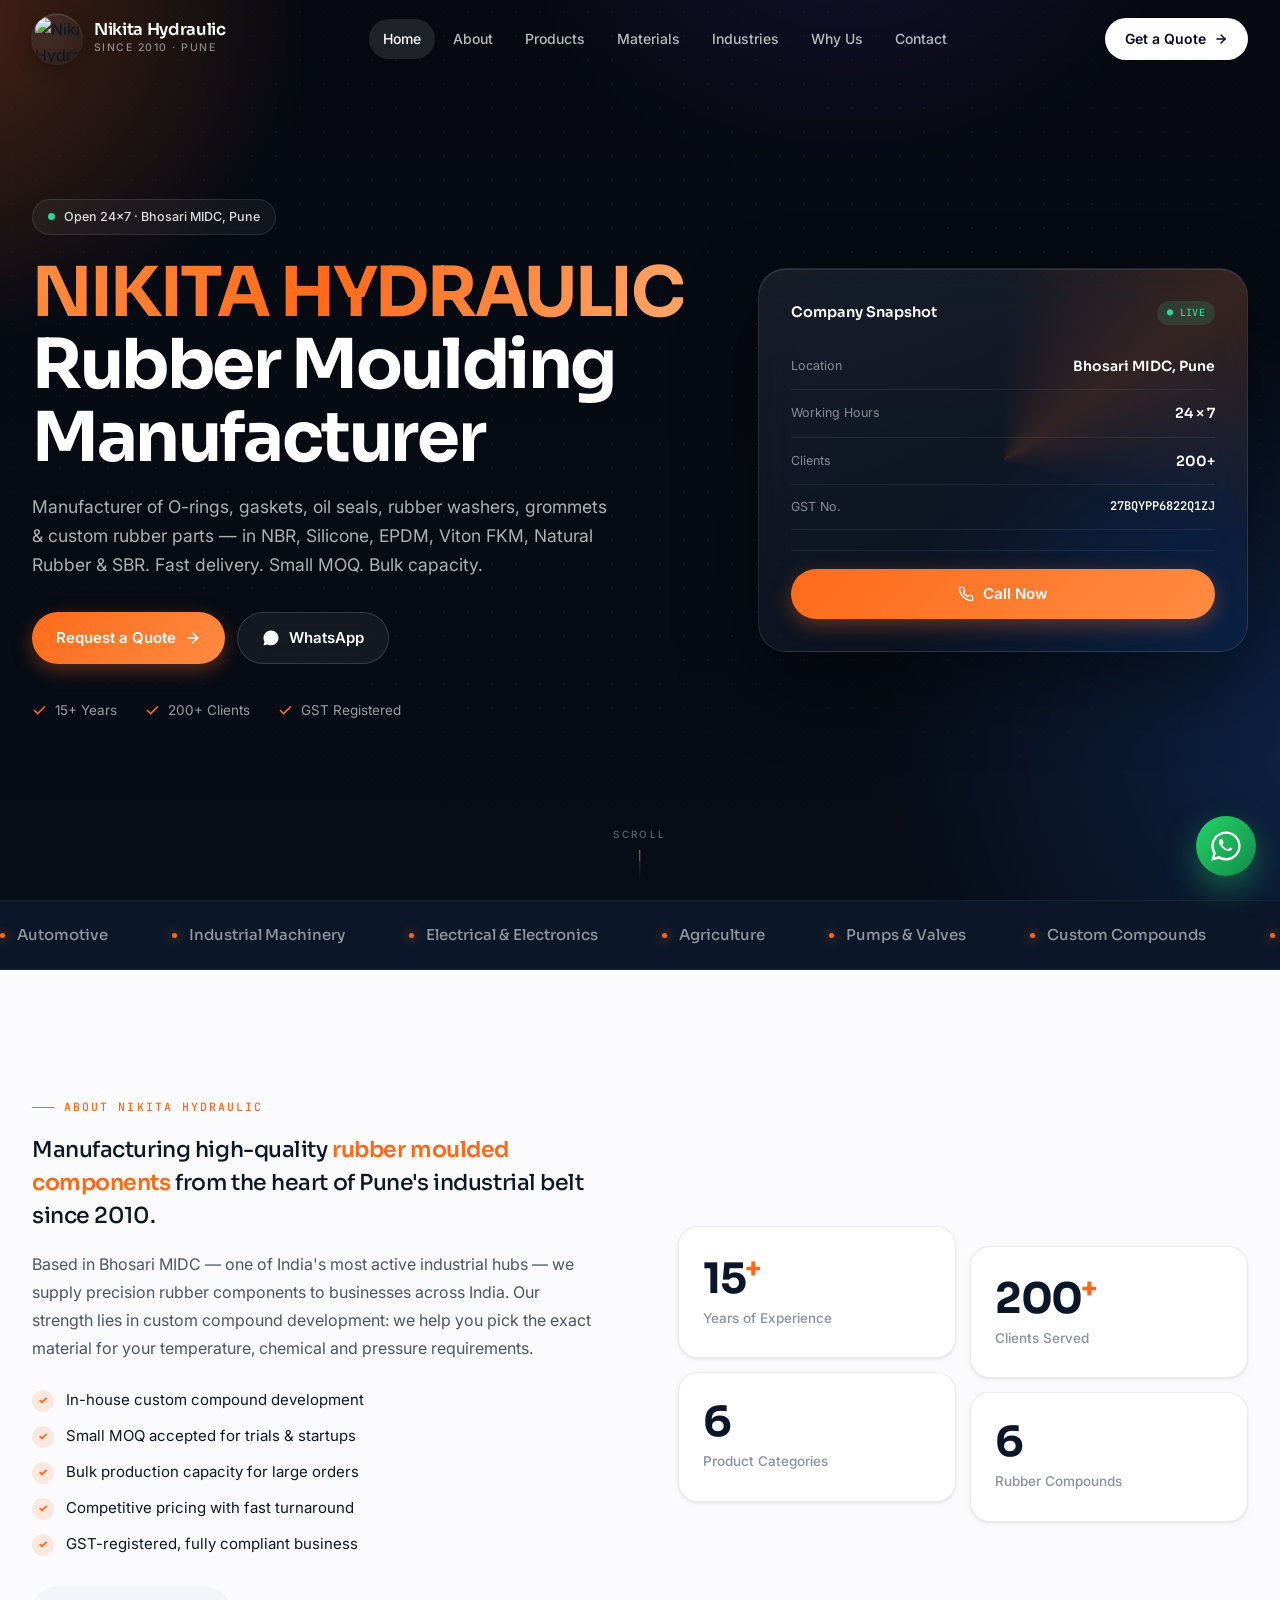
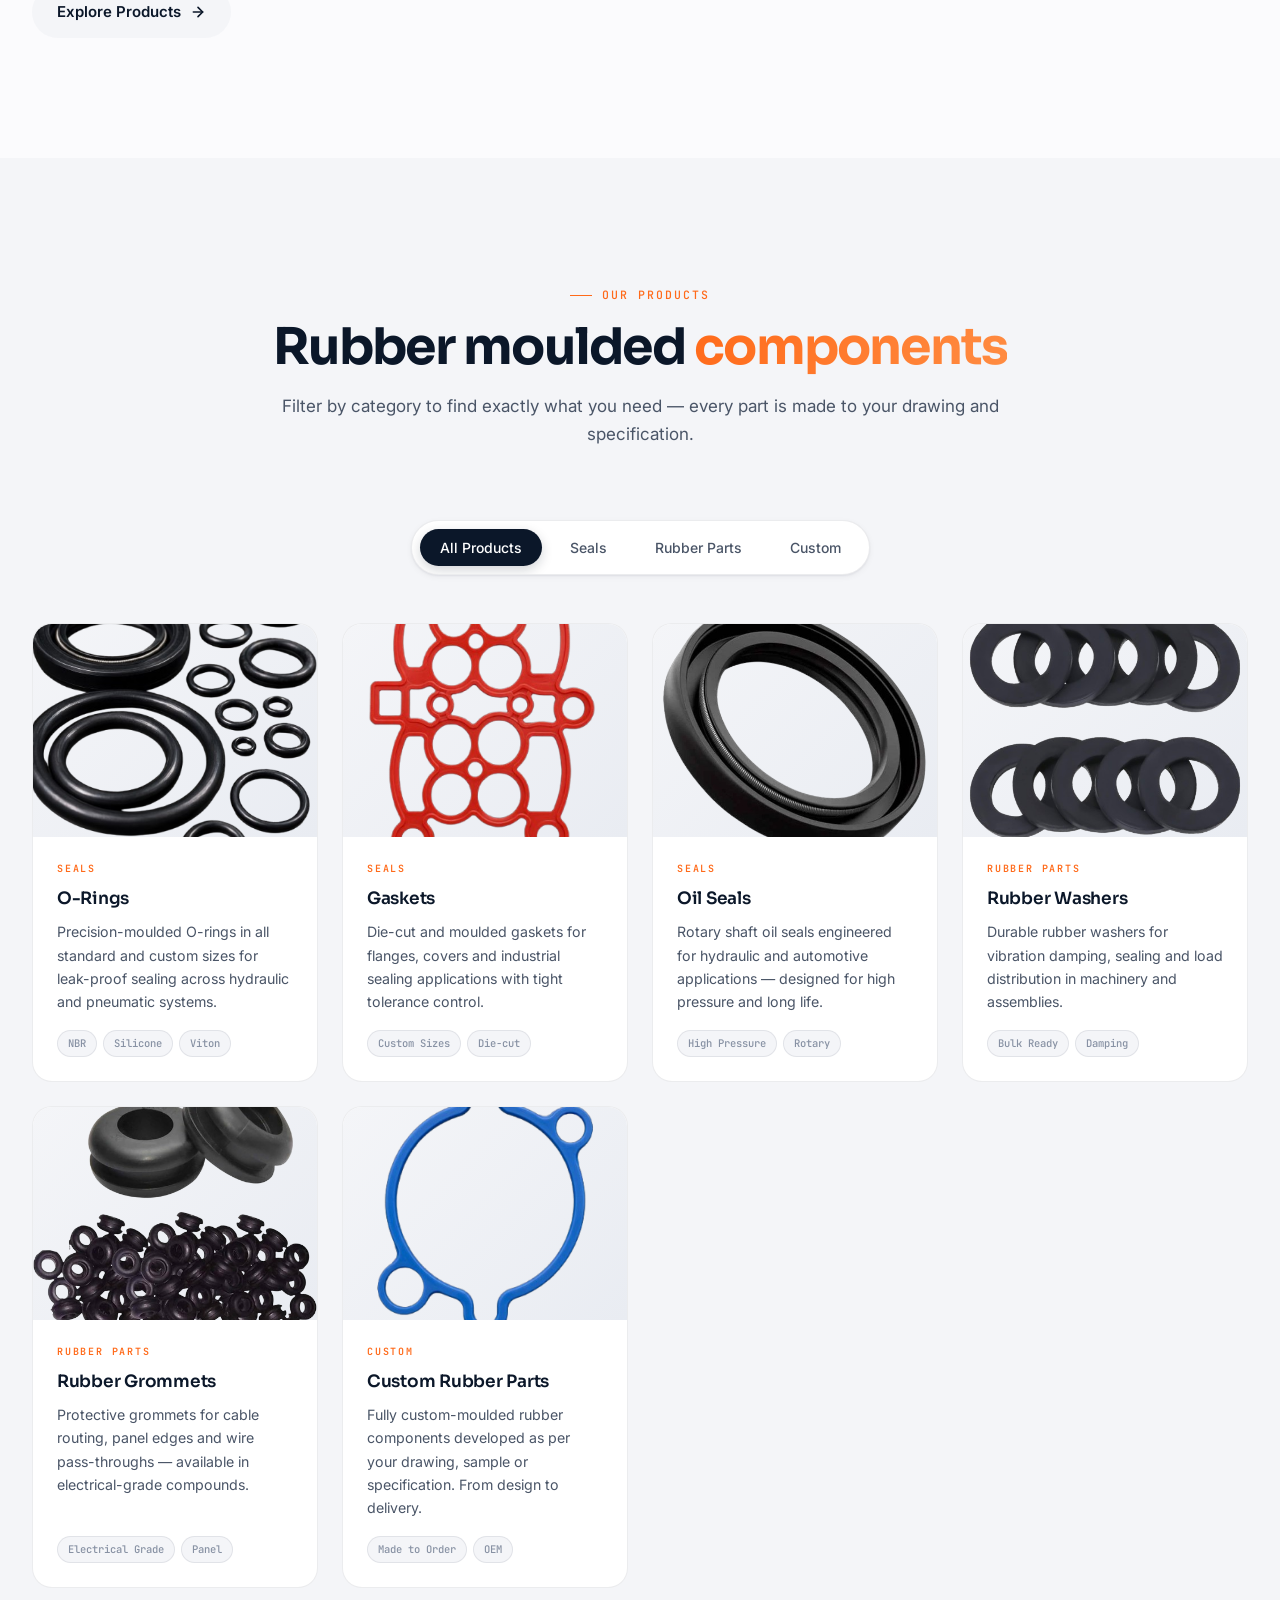
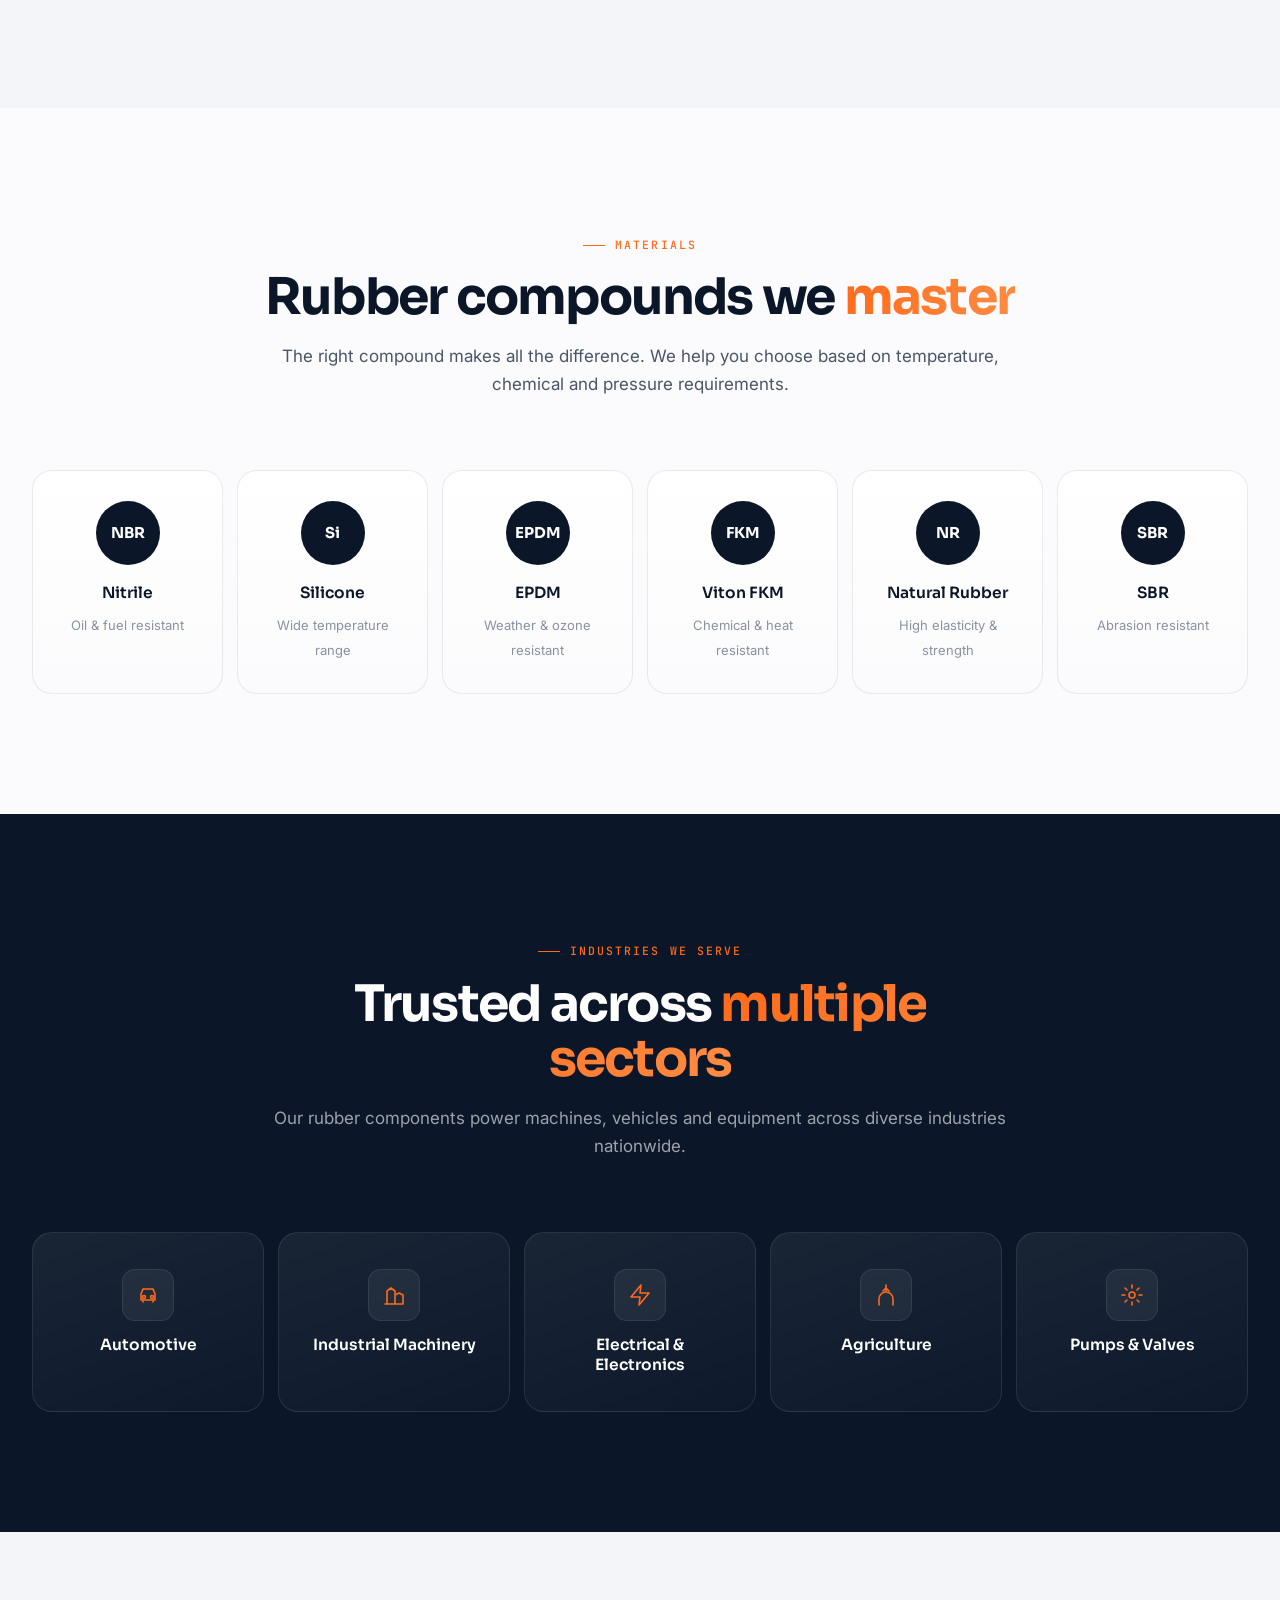
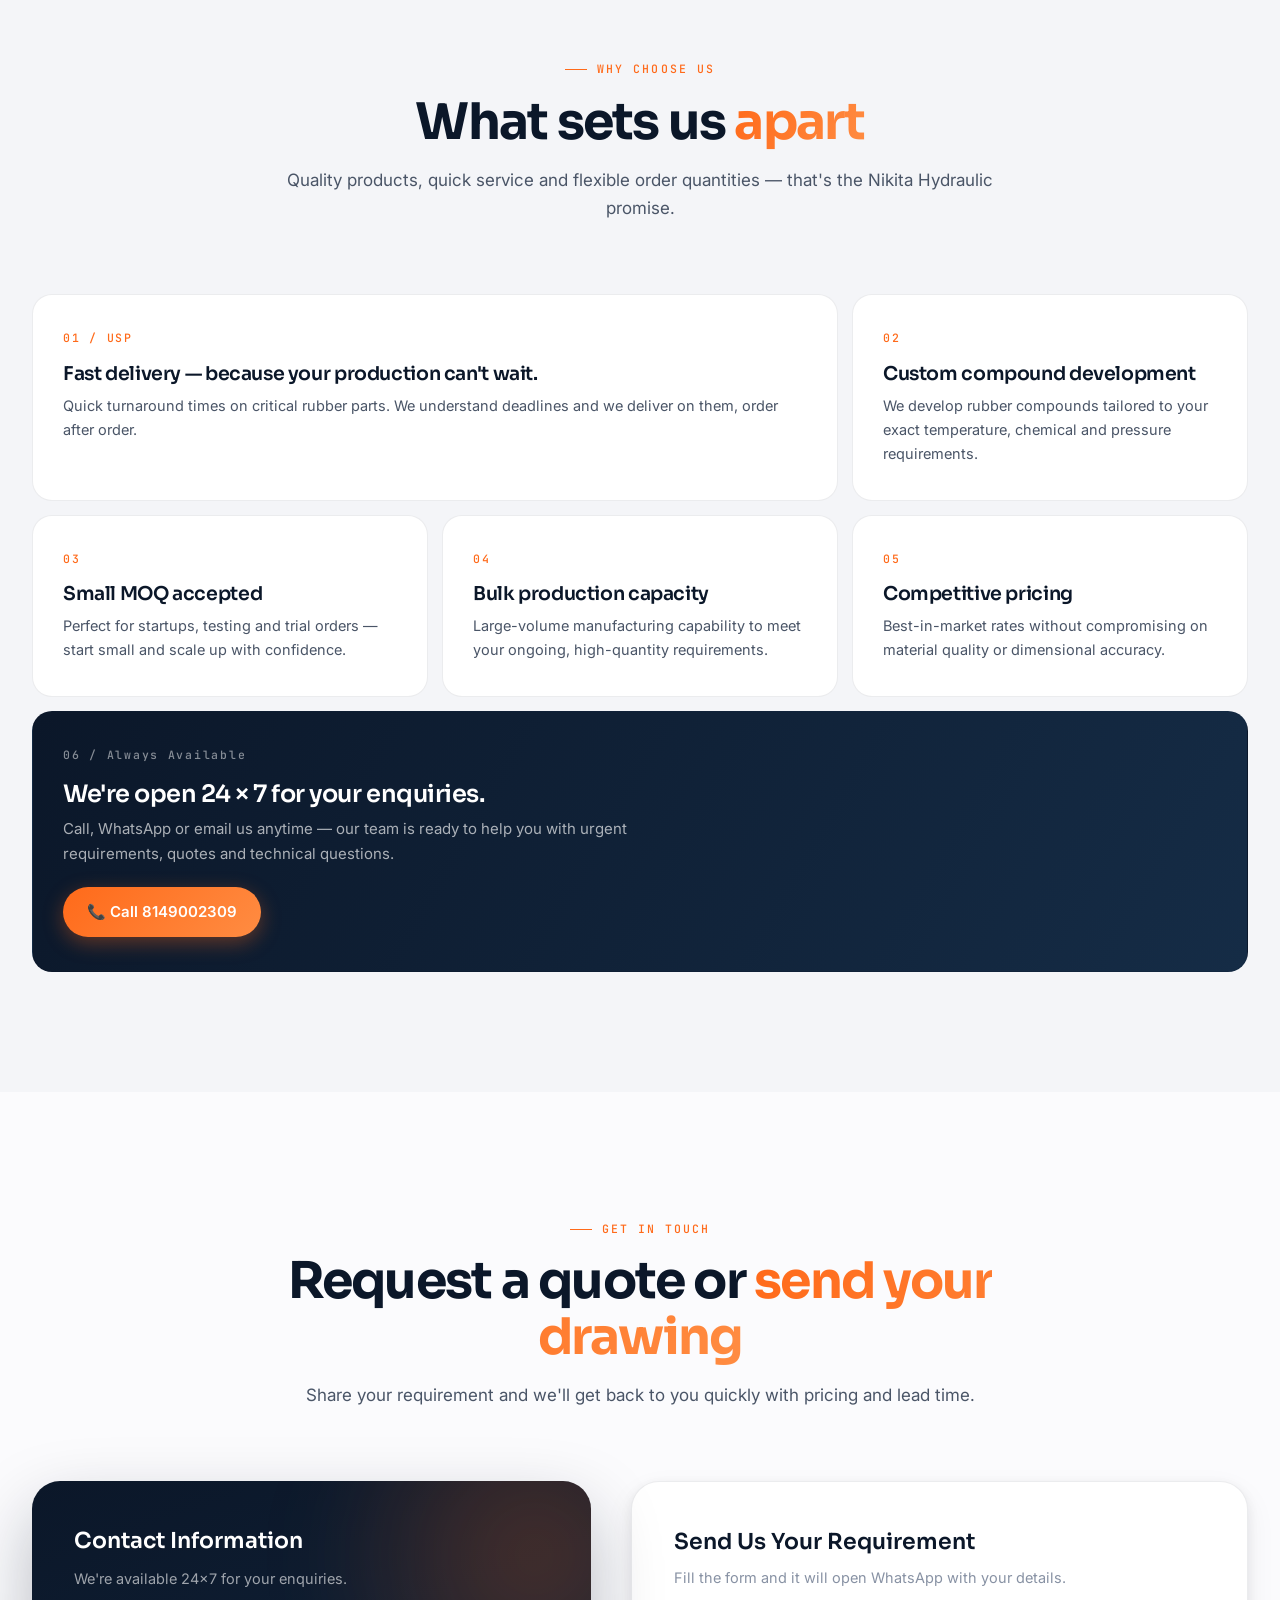
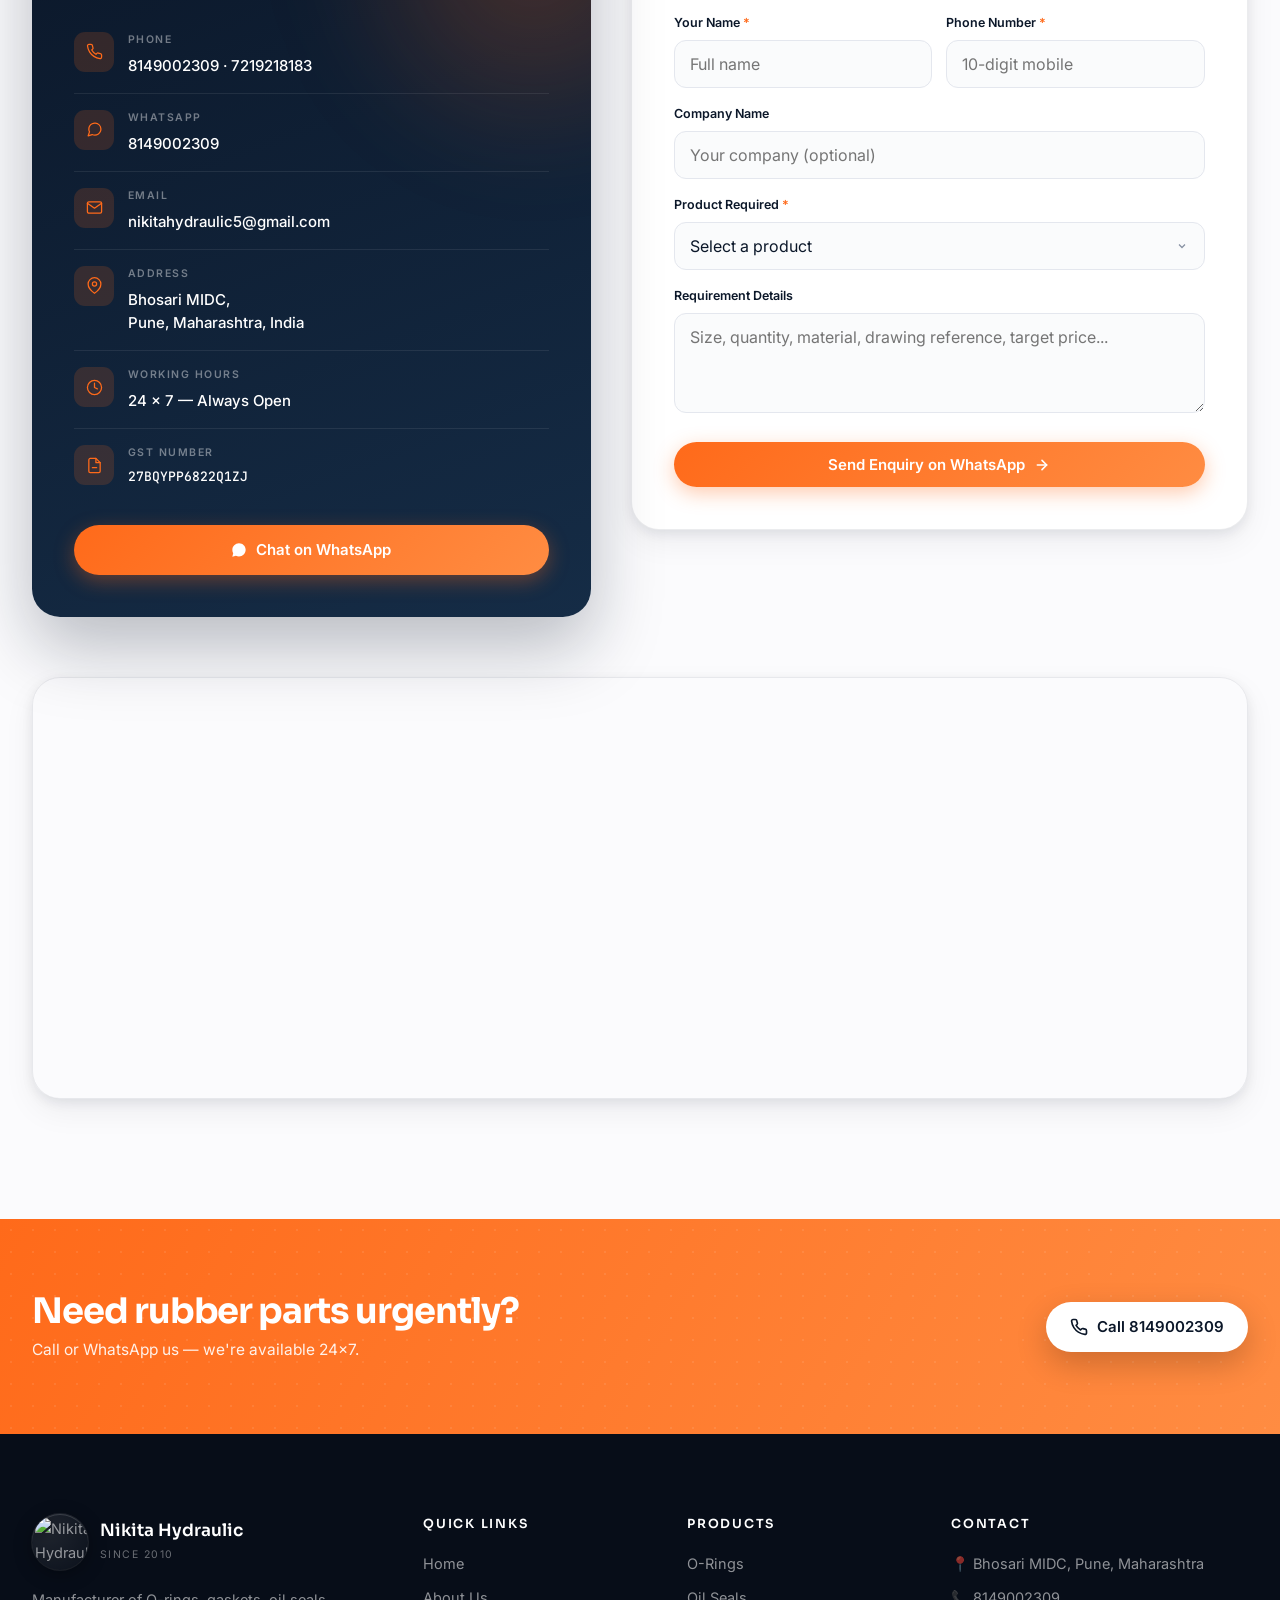
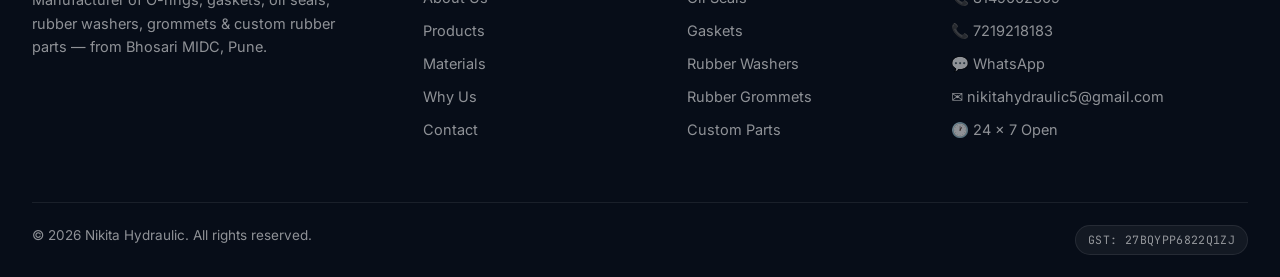
==== index.html @ 3c8e8a1b "Update index.html" ====
<!DOCTYPE html>
<html lang="en">
<head>
<meta charset="UTF-8" />
<meta name="viewport" content="width=device-width, initial-scale=1.0, viewport-fit=cover" />
<meta name="theme-color" content="#0b1729" />
<title>Nikita Hydraulic — Rubber Moulding Manufacturer | Bhosari MIDC, Pune</title>
<meta name="description" content="Nikita Hydraulic — Rubber Moulding Manufacturer of O-rings, gaskets, oil seals, rubber washers, grommets & custom rubber parts. Bhosari MIDC, Pune. 24×7." />

<link rel="icon" type="image/png" href="logo.png" />
<link rel="apple-touch-icon" href="logo.png" />

<link rel="preconnect" href="https://fonts.googleapis.com">
<link rel="preconnect" href="https://fonts.gstatic.com" crossorigin>
<link href="https://fonts.googleapis.com/css2?family=Sora:wght@300;400;500;600;700;800&family=Inter:wght@300;400;500;600;700&family=JetBrains+Mono:wght@400;500;600&display=swap" rel="stylesheet">

<style>
/* ============================================================
   TOKENS
============================================================ */
:root{
  --ink:#070d18;--navy:#0b1729;--navy-3:#152c46;
  --accent:#ff6a1a;--accent-soft:rgba(255,106,26,.12);--accent-glow:rgba(255,106,26,.35);
  --paper:#fbfbfd;--paper-2:#f4f5f8;
  --t-1:#0b1729;--t-2:#4a5567;--t-3:#8892a4;
  --line-dark:rgba(11,23,41,.08);
  --f-display:'Sora',system-ui,-apple-system,sans-serif;
  --f-body:'Inter',system-ui,-apple-system,sans-serif;
  --f-mono:'JetBrains Mono',monospace;
  --r-lg:20px;--r-xl:28px;--r-pill:999px;
  --sh-sm:0 1px 2px rgba(11,23,41,.06),0 2px 6px rgba(11,23,41,.05);
  --sh-md:0 4px 12px rgba(11,23,41,.08),0 12px 32px rgba(11,23,41,.06);
  --sh-lg:0 12px 32px rgba(11,23,41,.12),0 32px 64px rgba(11,23,41,.08);
  --ease:cubic-bezier(.22,1,.36,1);--ease-out:cubic-bezier(.16,1,.3,1);
  --vh:100vh;
}
@supports (height:100dvh){:root{--vh:100dvh}}

/* ============================================================
   RESET & BASE
============================================================ */
*,*::before,*::after{margin:0;padding:0;box-sizing:border-box}
html{scroll-behavior:smooth;-webkit-text-size-adjust:100%;text-size-adjust:100%;-webkit-tap-highlight-color:transparent}
body{
  font-family:var(--f-body);background:var(--paper);color:var(--t-1);
  line-height:1.6;font-size:16px;
  -webkit-font-smoothing:antialiased;-moz-osx-font-smoothing:grayscale;
  overflow-x:hidden;width:100%;position:relative;
}
img{max-width:100%;height:auto;display:block}
a{color:inherit;text-decoration:none}
button{font-family:inherit;border:none;background:none;cursor:pointer;color:inherit}
input,textarea,select{font-family:inherit;font-size:16px;color:inherit;max-width:100%}
ul{list-style:none}
::selection{background:var(--accent);color:#fff}
::-webkit-scrollbar{width:10px;height:10px}
::-webkit-scrollbar-track{background:var(--paper-2)}
::-webkit-scrollbar-thumb{background:#c8cdd8;border-radius:20px;border:2px solid var(--paper-2)}
:focus-visible{outline:2px solid var(--accent);outline-offset:3px;border-radius:6px}
.wrap{width:100%;max-width:1280px;margin-inline:auto;padding-inline:clamp(16px,4vw,32px)}

/* ============================================================
   LOADER
============================================================ */
#loader{position:fixed;inset:0;z-index:9999;background:var(--ink);display:grid;place-items:center;transition:opacity .7s var(--ease),visibility .7s}
#loader.done{opacity:0;visibility:hidden;pointer-events:none}
.load-mark{display:flex;flex-direction:column;align-items:center;gap:16px}
.load-mark img{width:clamp(60px,16vw,90px);height:auto;object-fit:contain;animation:loadPulse 1.6s ease-in-out infinite alternate;filter:drop-shadow(0 6px 24px rgba(255,106,26,.25))}
@keyframes loadPulse{0%{transform:scale(.94);opacity:.7}100%{transform:scale(1);opacity:1}}
.load-dots{display:flex;gap:6px}
.load-dots span{width:7px;height:7px;border-radius:50%;background:var(--accent);animation:loadDot 1.1s infinite ease-in-out}
.load-dots span:nth-child(2){animation-delay:.15s}
.load-dots span:nth-child(3){animation-delay:.3s}
@keyframes loadDot{0%,80%,100%{transform:scale(.5);opacity:.3}40%{transform:scale(1);opacity:1}}

/* ============================================================
   NAV
============================================================ */
.nav-wrap{position:fixed;top:0;left:0;right:0;z-index:1000;padding:14px 0;transition:padding .35s var(--ease),background .35s var(--ease),backdrop-filter .35s}
.nav-wrap.scrolled{padding:8px 0;background:rgba(11,23,41,.78);backdrop-filter:blur(20px) saturate(180%);-webkit-backdrop-filter:blur(20px) saturate(180%);border-bottom:1px solid rgba(255,255,255,.06)}
.nav{display:flex;align-items:center;justify-content:space-between;gap:16px}
.brand{display:flex;align-items:center;gap:12px;min-width:0;flex-shrink:1}
.brand-mark{
  width:clamp(40px,10vw,50px);height:clamp(40px,10vw,50px);
  border-radius:50%;flex-shrink:0;
  background:radial-gradient(circle at 30% 30%,rgba(255,255,255,.10),rgba(255,255,255,.02));
  display:grid;place-items:center;
  box-shadow:0 4px 18px rgba(0,0,0,.35),0 0 0 1px rgba(255,255,255,.1),inset 0 1px 0 rgba(255,255,255,.15);
  overflow:hidden;padding:3px;
  transition:transform .4s var(--ease),box-shadow .4s var(--ease);
}
.brand-mark img{width:100%;height:100%;object-fit:contain;filter:drop-shadow(0 2px 6px rgba(0,0,0,.35))}
.brand:hover .brand-mark{transform:scale(1.06) rotate(-3deg);box-shadow:0 8px 26px rgba(255,106,26,.4),0 0 0 1px rgba(255,106,26,.5),inset 0 1px 0 rgba(255,255,255,.18)}
.brand-txt{min-width:0}
.brand-txt b{display:block;font-family:var(--f-display);font-weight:600;font-size:clamp(14px,3.5vw,16.5px);color:#fff;letter-spacing:-.02em;line-height:1.15;white-space:nowrap;overflow:hidden;text-overflow:ellipsis}
.brand-txt span{font-size:clamp(8px,2.2vw,10.5px);color:rgba(255,255,255,.5);letter-spacing:.14em;text-transform:uppercase;font-weight:500;white-space:nowrap;overflow:hidden;text-overflow:ellipsis;display:block}

.menu{display:flex;align-items:center;gap:4px}
.menu a{padding:9px 14px;font-size:14px;font-weight:500;color:rgba(255,255,255,.72);border-radius:var(--r-pill);transition:all .25s var(--ease);white-space:nowrap}
.menu a:hover{color:#fff;background:rgba(255,255,255,.06)}
.menu a.active{color:#fff;background:rgba(255,255,255,.1)}
.nav-cta{display:inline-flex;align-items:center;gap:8px;padding:10px 20px;border-radius:var(--r-pill);background:#fff;color:var(--ink);font-weight:600;font-size:14px;transition:all .3s var(--ease);white-space:nowrap;flex-shrink:0}
.nav-cta:hover{background:var(--accent);color:#fff;box-shadow:0 8px 30px var(--accent-glow)}
.nav-cta svg{width:14px;height:14px;transition:transform .3s var(--ease)}
.nav-cta:hover svg{transform:translateX(3px)}
.burger{display:none;width:40px;height:40px;border-radius:10px;background:rgba(255,255,255,.08);position:relative;flex-shrink:0}
.burger span{position:absolute;left:11px;width:18px;height:1.8px;background:#fff;border-radius:2px;transition:.35s var(--ease)}
.burger span:nth-child(1){top:14px}.burger span:nth-child(2){top:19px}.burger span:nth-child(3){top:24px}
.burger.on span:nth-child(1){top:19px;transform:rotate(45deg)}
.burger.on span:nth-child(2){opacity:0}
.burger.on span:nth-child(3){top:19px;transform:rotate(-45deg)}

.drawer{
  position:fixed;top:0;right:0;bottom:0;
  width:min(340px,88vw);max-width:100%;
  z-index:999;background:var(--navy);
  padding:90px 26px 34px;
  transform:translateX(100%);transition:transform .45s var(--ease);
  display:flex;flex-direction:column;gap:2px;overflow-y:auto;
  -webkit-overflow-scrolling:touch;
}
.drawer.open{transform:none}
.drawer a{padding:15px 0;color:rgba(255,255,255,.78);font-size:16px;font-weight:500;border-bottom:1px solid rgba(255,255,255,.07);transition:color .25s}
.drawer a:hover,.drawer a:active{color:var(--accent)}
.drawer .drawer-cta{margin-top:22px;padding:15px;border-radius:var(--r-pill);text-align:center;background:var(--accent);color:#fff;font-weight:600;border:none}

/* ============================================================
   HERO
============================================================ */
.hero{
  position:relative;min-height:var(--vh);
  display:flex;align-items:center;
  background:var(--ink);overflow:hidden;
  padding:calc(80px + env(safe-area-inset-top)) 0 60px;
  isolation:isolate;
}
.hero-bg{position:absolute;inset:0;z-index:-1;overflow:hidden}
.hero-bg::before{
  content:"";position:absolute;inset:-30%;
  background:
    radial-gradient(700px 600px at 15% 20%,rgba(255,106,26,.28),transparent 55%),
    radial-gradient(800px 700px at 85% 70%,rgba(30,90,180,.32),transparent 60%),
    radial-gradient(600px 500px at 60% 10%,rgba(120,60,220,.16),transparent 60%),
    linear-gradient(180deg,#05080f 0%,#070d18 100%);
  animation:heroDrift 22s ease-in-out infinite alternate;filter:blur(6px);
}
@keyframes heroDrift{0%{transform:translate(0,0) scale(1)}100%{transform:translate(3%,-2%) scale(1.08)}}
.hero-bg::after{content:"";position:absolute;inset:0;background-image:radial-gradient(rgba(255,255,255,.055) 1px,transparent 1px);background-size:24px 24px;mask-image:radial-gradient(ellipse 70% 60% at 50% 40%,#000 40%,transparent 100%);-webkit-mask-image:radial-gradient(ellipse 70% 60% at 50% 40%,#000 40%,transparent 100%)}

.hero-grid{display:grid;grid-template-columns:minmax(0,1.15fr) minmax(0,.85fr);gap:clamp(32px,5vw,64px);align-items:center;width:100%}

.chip{display:inline-flex;align-items:center;gap:9px;padding:7px 15px;border-radius:var(--r-pill);background:rgba(255,255,255,.05);border:1px solid rgba(255,255,255,.1);color:rgba(255,255,255,.85);font-size:clamp(11px,2.8vw,12.5px);font-weight:500;backdrop-filter:blur(10px);max-width:100%}
.chip .live{width:7px;height:7px;border-radius:50%;background:#34d399;box-shadow:0 0 0 0 rgba(52,211,153,.6);animation:live 2s infinite;flex-shrink:0}
@keyframes live{0%,100%{box-shadow:0 0 0 0 rgba(52,211,153,.5)}70%{box-shadow:0 0 0 8px rgba(52,211,153,0)}}

.hero h1{
  font-family:var(--f-display);
  font-size:clamp(1.7rem,7vw,4.3rem);
  font-weight:700;line-height:1.06;letter-spacing:-.035em;
  color:#fff;margin:22px 0 18px;max-width:820px;
  word-break:break-word;
}
.hero h1 em{
  font-style:normal;
  background:linear-gradient(110deg,#ff8c42 0%,#ff6a1a 45%,#ffa76a 100%);
  -webkit-background-clip:text;background-clip:text;color:transparent;
}
.hero-sub{font-size:clamp(14.5px,3.6vw,17.5px);color:rgba(255,255,255,.68);max-width:580px;line-height:1.65;margin-bottom:32px}
.hero-btns{display:flex;gap:12px;flex-wrap:wrap;margin-bottom:36px}

.btn{display:inline-flex;align-items:center;justify-content:center;gap:9px;padding:13px 24px;border-radius:var(--r-pill);font-weight:600;font-size:clamp(13.5px,3.4vw,15px);transition:all .3s var(--ease);position:relative;overflow:hidden;white-space:nowrap;max-width:100%}
.btn svg{width:16px;height:16px;transition:transform .3s var(--ease);flex-shrink:0}
.btn:hover svg{transform:translateX(3px)}
.btn-primary{background:linear-gradient(135deg,var(--accent),#ff8c42);color:#fff;box-shadow:0 6px 20px rgba(255,106,26,.35)}
.btn-primary::before{content:"";position:absolute;inset:0;background:linear-gradient(120deg,transparent 30%,rgba(255,255,255,.25) 50%,transparent 70%);transform:translateX(-100%);transition:transform .7s var(--ease)}
.btn-primary:hover::before{transform:translateX(100%)}
.btn-primary:hover{transform:translateY(-2px);box-shadow:0 12px 32px rgba(255,106,26,.5)}
.btn-primary:active{transform:translateY(0)}
.btn-glass{background:rgba(255,255,255,.06);color:#fff;border:1px solid rgba(255,255,255,.15);backdrop-filter:blur(10px)}
.btn-glass:hover{background:rgba(255,255,255,.12);border-color:rgba(255,255,255,.3);transform:translateY(-2px)}

.hero-mini{display:flex;gap:20px 28px;flex-wrap:wrap}
.hero-mini div{display:flex;align-items:center;gap:8px;font-size:clamp(12px,3vw,13.5px);color:rgba(255,255,255,.6)}
.hero-mini svg{width:15px;height:15px;color:var(--accent);flex-shrink:0}

.hero-card{background:linear-gradient(160deg,rgba(255,255,255,.08),rgba(255,255,255,.02));border:1px solid rgba(255,255,255,.1);border-radius:var(--r-xl);padding:clamp(22px,4vw,32px);backdrop-filter:blur(24px) saturate(160%);-webkit-backdrop-filter:blur(24px) saturate(160%);box-shadow:0 30px 80px rgba(0,0,0,.4),inset 0 1px 0 rgba(255,255,255,.1);position:relative;overflow:hidden;width:100%;max-width:520px}
.hero-card::before{content:"";position:absolute;top:-50%;right:-50%;width:200%;height:200%;background:conic-gradient(from 0deg,transparent,rgba(255,106,26,.15),transparent 30%);animation:rotate 8s linear infinite;pointer-events:none}
@keyframes rotate{to{transform:rotate(360deg)}}
.hero-card > *{position:relative;z-index:1}
.hc-head{display:flex;justify-content:space-between;align-items:center;gap:12px;margin-bottom:18px}
.hc-head h3{font-family:var(--f-display);font-size:14.5px;font-weight:600;color:#fff}
.hc-badge{font-family:var(--f-mono);font-size:10px;font-weight:500;padding:4px 10px;border-radius:20px;background:rgba(52,211,153,.15);color:#34d399;letter-spacing:.03em;flex-shrink:0}
.hc-row{display:flex;justify-content:space-between;align-items:center;gap:12px;padding:12px 0;border-bottom:1px solid rgba(255,255,255,.07);font-size:14px}
.hc-row:last-of-type{border-bottom:none}
.hc-row .k{color:rgba(255,255,255,.5);font-size:12.5px;flex-shrink:0}
.hc-row .v{color:#fff;font-weight:600;font-family:var(--f-display);text-align:right;word-break:break-word}
.hc-row .v.mono{font-family:var(--f-mono);font-size:12px}
.hc-cta{margin-top:20px;padding-top:18px;border-top:1px solid rgba(255,255,255,.07)}
.hc-cta .btn{width:100%}

.scroll-cue{position:absolute;left:50%;bottom:22px;transform:translateX(-50%);display:flex;flex-direction:column;align-items:center;gap:8px;color:rgba(255,255,255,.35);font-size:10px;letter-spacing:.24em;text-transform:uppercase;font-weight:500}
.scroll-cue .bar{width:1px;height:28px;background:linear-gradient(to bottom,rgba(255,255,255,.3),transparent);position:relative;overflow:hidden}
.scroll-cue .bar::after{content:"";position:absolute;top:0;left:0;width:100%;height:40%;background:var(--accent);animation:scrollBar 2.2s infinite var(--ease)}
@keyframes scrollBar{0%{top:-40%}100%{top:100%}}

/* ============================================================
   MARQUEE
============================================================ */
.marquee{padding:22px 0;background:var(--navy);border-top:1px solid rgba(255,255,255,.05);border-bottom:1px solid rgba(255,255,255,.05);overflow:hidden}
.marquee-track{display:flex;gap:clamp(28px,6vw,64px);width:max-content;animation:scroll 34s linear infinite}
.marquee:hover .marquee-track{animation-play-state:paused}
@keyframes scroll{to{transform:translateX(-50%)}}
.marquee-item{display:flex;align-items:center;gap:12px;color:rgba(255,255,255,.55);font-family:var(--f-display);font-size:clamp(13px,3vw,15px);font-weight:500;white-space:nowrap}
.marquee-item::before{content:"";width:5px;height:5px;border-radius:50%;background:var(--accent);box-shadow:0 0 12px var(--accent);flex-shrink:0}

/* ============================================================
   SECTIONS
============================================================ */
.sec{padding:clamp(60px,10vw,120px) 0;position:relative}
.sec.alt{background:var(--paper-2)}
.sec.dark{background:var(--navy);color:#fff}
.sec.dark .sec-head h2{color:#fff}
.sec.dark .sec-head p{color:rgba(255,255,255,.6)}
.sec-head{max-width:760px;margin-bottom:clamp(36px,6vw,72px)}
.sec-head.center{margin-inline:auto;text-align:center}
.tag{display:inline-flex;align-items:center;gap:10px;font-family:var(--f-mono);font-size:clamp(10.5px,2.6vw,11.5px);font-weight:500;color:var(--accent);text-transform:uppercase;letter-spacing:.18em;margin-bottom:16px}
.tag::before{content:"";width:22px;height:1px;background:var(--accent)}
.sec-head h2{font-family:var(--f-display);font-size:clamp(1.5rem,5.5vw,3.15rem);font-weight:700;line-height:1.1;letter-spacing:-.035em;color:var(--t-1);margin-bottom:16px}
.sec-head h2 em{font-style:normal;background:linear-gradient(110deg,var(--accent),#ff8c42);-webkit-background-clip:text;background-clip:text;color:transparent}
.sec-head p{font-size:clamp(14.5px,3.6vw,17px);color:var(--t-2);line-height:1.65}

/* ============================================================
   ABOUT
============================================================ */
.about-grid{display:grid;grid-template-columns:1fr 1fr;gap:clamp(32px,6vw,80px);align-items:center}
.about-lead{font-family:var(--f-display);font-size:clamp(17px,4vw,22px);font-weight:500;line-height:1.5;color:var(--t-1);margin-bottom:18px;letter-spacing:-.02em}
.about-lead em{font-style:normal;color:var(--accent);font-weight:600}
.about-body{font-size:clamp(14.5px,3.6vw,16px);color:var(--t-2);line-height:1.75;margin-bottom:18px}
.about-points{display:grid;gap:12px;margin:26px 0 30px}
.about-points li{display:flex;gap:12px;align-items:flex-start;font-size:clamp(14px,3.5vw,15px);color:var(--t-1)}
.about-points .tick{flex-shrink:0;width:22px;height:22px;border-radius:50%;background:var(--accent-soft);color:var(--accent);display:grid;place-items:center;font-size:11px;font-weight:800;margin-top:2px}
.stats{display:grid;grid-template-columns:1fr 1fr;gap:14px}
.stat{background:#fff;border:1px solid var(--line-dark);border-radius:var(--r-lg);padding:clamp(20px,4vw,28px) clamp(16px,3.5vw,24px);box-shadow:var(--sh-sm);transition:all .4s var(--ease);position:relative;overflow:hidden}
.stat::before{content:"";position:absolute;top:0;left:0;right:0;height:3px;background:linear-gradient(90deg,var(--accent),transparent);opacity:0;transition:opacity .4s}
.stat:hover{transform:translateY(-4px);box-shadow:var(--sh-lg);border-color:rgba(255,106,26,.2)}
.stat:hover::before{opacity:1}
.stat b{font-family:var(--f-display);font-size:clamp(28px,7vw,42px);font-weight:700;color:var(--navy);letter-spacing:-.04em;line-height:1;display:block}
.stat b em{font-style:normal;color:var(--accent);font-size:.66em;vertical-align:super}
.stat span{font-size:clamp(12px,3vw,13.5px);color:var(--t-3);font-weight:500;display:block;margin-top:8px}
.stat:nth-child(2),.stat:nth-child(4){transform:translateY(20px)}

/* ============================================================
   FILTERS
============================================================ */
.filter-wrap{display:flex;justify-content:center;width:100%}
.filter-bar{display:flex;gap:8px;padding:8px;background:#fff;border-radius:var(--r-pill);border:1px solid var(--line-dark);box-shadow:var(--sh-sm);max-width:100%;overflow-x:auto;-webkit-overflow-scrolling:touch;scrollbar-width:none}
.filter-bar::-webkit-scrollbar{display:none}
.filter-btn{padding:10px 20px;border-radius:var(--r-pill);font-size:clamp(13px,3.2vw,14px);font-weight:500;color:var(--t-2);transition:all .3s var(--ease);white-space:nowrap;flex-shrink:0}
.filter-btn:hover{color:var(--t-1);background:var(--paper-2)}
.filter-btn.active{background:var(--navy);color:#fff;box-shadow:0 4px 12px rgba(11,23,41,.18)}

/* ============================================================
   PRODUCTS
============================================================ */
.grid-products{display:grid;grid-template-columns:repeat(auto-fill,minmax(min(100%,280px),1fr));gap:clamp(16px,3.5vw,24px);margin-top:clamp(32px,6vw,48px)}
.product{background:#fff;border:1px solid var(--line-dark);border-radius:var(--r-lg);transition:all .5s var(--ease);position:relative;overflow:hidden;display:flex;flex-direction:column;min-width:0}
.product:hover{transform:translateY(-6px);box-shadow:var(--sh-lg);border-color:rgba(255,106,26,.25)}
.p-media{position:relative;aspect-ratio:4/3;overflow:hidden;background:linear-gradient(135deg,#f4f5f8,#e9ecf2);cursor:zoom-in;width:100%}
.p-media img{width:100%;height:100%;object-fit:cover;transition:transform .8s var(--ease)}
.product:hover .p-media img{transform:scale(1.06)}
.p-media.no-photo{display:grid;place-items:center;cursor:default}
.p-media.no-photo .p-icon{display:grid;width:clamp(56px,14vw,70px);height:clamp(56px,14vw,70px);border-radius:18px;background:linear-gradient(135deg,var(--paper-2),#e9ecf2);color:var(--navy);place-items:center;transition:all .4s var(--ease)}
.p-media.no-photo .p-icon svg{width:clamp(26px,6.5vw,32px);height:clamp(26px,6.5vw,32px);stroke-width:1.6}
.product:hover .p-media.no-photo .p-icon{background:linear-gradient(135deg,var(--accent),#ff8c42);color:#fff;box-shadow:0 8px 22px rgba(255,106,26,.35);transform:scale(1.06) rotate(-4deg)}
.p-overlay{position:absolute;inset:0;background:linear-gradient(to top,rgba(11,23,41,.55),transparent 45%);opacity:0;transition:opacity .4s var(--ease);display:flex;align-items:flex-end;justify-content:flex-end;padding:12px;pointer-events:none}
.product:hover .p-overlay{opacity:1}
.p-zoom{width:36px;height:36px;border-radius:50%;background:rgba(255,255,255,.92);backdrop-filter:blur(10px);display:grid;place-items:center;color:var(--navy);transform:translateY(8px);transition:transform .4s var(--ease)}
.product:hover .p-zoom{transform:none}
.p-zoom svg{width:16px;height:16px;stroke-width:2}
.p-body{padding:clamp(18px,4vw,24px);display:flex;flex-direction:column;flex:1;min-width:0}
.p-cat{font-family:var(--f-mono);font-size:10px;font-weight:600;color:var(--accent);letter-spacing:.18em;text-transform:uppercase;margin-bottom:8px}
.product h3{font-family:var(--f-display);font-size:clamp(15.5px,3.8vw,17px);font-weight:600;color:var(--navy);letter-spacing:-.015em;margin-bottom:8px}
.product p{font-size:clamp(13.5px,3.4vw,14.2px);color:var(--t-2);line-height:1.65;margin-bottom:16px;flex:1}
.p-tags{display:flex;gap:6px;flex-wrap:wrap}
.p-tag{font-family:var(--f-mono);font-size:10.5px;font-weight:500;padding:4px 10px;border-radius:20px;background:var(--paper-2);color:var(--t-3);border:1px solid var(--line-dark)}
@keyframes popIn{from{opacity:0;transform:scale(.94) translateY(10px)}to{opacity:1;transform:none}}
.product.pop{animation:popIn .5s var(--ease) backwards}

/* ============================================================
   LIGHTBOX
============================================================ */
.lightbox{position:fixed;inset:0;z-index:2000;background:rgba(7,13,24,.94);backdrop-filter:blur(16px);-webkit-backdrop-filter:blur(16px);display:grid;place-items:center;padding:clamp(16px,4vw,40px);opacity:0;visibility:hidden;transition:opacity .4s var(--ease),visibility .4s}
.lightbox.open{opacity:1;visibility:visible}
.lb-img{max-width:min(1100px,92vw);max-height:75vh;border-radius:14px;box-shadow:0 40px 100px rgba(0,0,0,.6);transform:scale(.92);transition:transform .4s var(--ease);object-fit:contain}
.lightbox.open .lb-img{transform:none}
.lb-caption{position:absolute;bottom:clamp(50px,8vw,70px);left:50%;transform:translateX(-50%);color:#fff;font-family:var(--f-display);font-size:clamp(13px,3.2vw,16px);font-weight:500;padding:9px 18px;border-radius:var(--r-pill);background:rgba(255,255,255,.08);border:1px solid rgba(255,255,255,.1);backdrop-filter:blur(10px);white-space:nowrap;max-width:90vw;overflow:hidden;text-overflow:ellipsis}
.lb-close{position:absolute;top:clamp(12px,3vw,24px);right:clamp(12px,3vw,24px);width:clamp(40px,10vw,48px);height:clamp(40px,10vw,48px);border-radius:50%;background:rgba(255,255,255,.1);border:1px solid rgba(255,255,255,.15);color:#fff;display:grid;place-items:center;transition:all .3s var(--ease);z-index:2}
.lb-close:hover{background:var(--accent);border-color:var(--accent);transform:rotate(90deg)}
.lb-close svg{width:20px;height:20px;stroke-width:2.4}
.lb-nav{position:absolute;top:50%;transform:translateY(-50%);width:clamp(42px,10vw,54px);height:clamp(42px,10vw,54px);border-radius:50%;background:rgba(255,255,255,.1);border:1px solid rgba(255,255,255,.15);color:#fff;display:grid;place-items:center;transition:all .3s var(--ease);z-index:2}
.lb-nav:hover{background:var(--accent);border-color:var(--accent)}
.lb-nav.prev{left:clamp(8px,2vw,24px)}
.lb-nav.next{right:clamp(8px,2vw,24px)}
.lb-nav svg{width:20px;height:20px;stroke-width:2.4}

/* ============================================================
   MATERIALS
============================================================ */
.grid-materials{display:grid;grid-template-columns:repeat(auto-fit,minmax(min(100%,160px),1fr));gap:14px}
.material{background:linear-gradient(180deg,#fff,var(--paper));border:1px solid var(--line-dark);border-radius:var(--r-lg);padding:clamp(22px,5vw,30px) clamp(16px,3.5vw,24px);text-align:center;transition:all .45s var(--ease);position:relative;overflow:hidden}
.material:hover{transform:translateY(-5px);box-shadow:var(--sh-lg);border-color:rgba(255,106,26,.25)}
.m-code{width:clamp(52px,13vw,64px);height:clamp(52px,13vw,64px);margin:0 auto 16px;border-radius:50%;background:var(--navy);color:#fff;display:grid;place-items:center;font-family:var(--f-display);font-weight:700;font-size:clamp(12px,3vw,15px);transition:all .4s var(--ease);position:relative}
.m-code::before{content:"";position:absolute;inset:-4px;border-radius:50%;border:1px dashed rgba(255,255,255,.2);animation:spin 12s linear infinite}
@keyframes spin{to{transform:rotate(360deg)}}
.material:hover .m-code{background:linear-gradient(135deg,var(--accent),#ff8c42);transform:scale(1.06)}
.material h4{font-family:var(--f-display);font-size:clamp(14px,3.5vw,15.5px);font-weight:600;color:var(--navy);margin-bottom:6px}
.material span{font-size:clamp(12px,3vw,13px);color:var(--t-3);line-height:1.5}

/* ============================================================
   INDUSTRIES
============================================================ */
.grid-industries{display:grid;grid-template-columns:repeat(auto-fit,minmax(min(100%,170px),1fr));gap:14px}
.industry{position:relative;padding:clamp(26px,5vw,36px) clamp(18px,3.5vw,26px);border-radius:var(--r-lg);background:linear-gradient(160deg,rgba(255,255,255,.06),rgba(255,255,255,.015));border:1px solid rgba(255,255,255,.09);text-align:center;transition:all .45s var(--ease);overflow:hidden}
.industry::before{content:"";position:absolute;inset:0;background:radial-gradient(300px 200px at 50% 100%,rgba(255,106,26,.28),transparent 65%);opacity:0;transition:opacity .5s}
.industry:hover::before{opacity:1}
.industry:hover{transform:translateY(-6px);border-color:rgba(255,106,26,.4);box-shadow:0 20px 44px rgba(255,106,26,.14)}
.industry > *{position:relative;z-index:1}
.ind-icon{width:clamp(46px,11vw,52px);height:clamp(46px,11vw,52px);margin:0 auto 14px;border-radius:13px;background:rgba(255,255,255,.06);color:var(--accent);display:grid;place-items:center;border:1px solid rgba(255,255,255,.08);transition:all .4s var(--ease)}
.ind-icon svg{width:clamp(20px,5vw,24px);height:clamp(20px,5vw,24px);stroke-width:1.6}
.industry:hover .ind-icon{background:var(--accent);color:#fff;transform:scale(1.06)}
.industry h4{font-family:var(--f-display);font-size:clamp(13.5px,3.4vw,15.5px);font-weight:600;color:#fff;line-height:1.3}

/* ============================================================
   WHY (Bento)
============================================================ */
.bento{display:grid;grid-template-columns:repeat(6,1fr);gap:14px}
.b-card{background:#fff;border:1px solid var(--line-dark);border-radius:var(--r-lg);padding:clamp(22px,5vw,34px) clamp(20px,4.5vw,30px);transition:all .5s var(--ease);position:relative;overflow:hidden;min-width:0}
.b-card::before{content:"";position:absolute;top:0;left:0;right:0;height:3px;background:linear-gradient(90deg,var(--accent),transparent);transform:scaleX(0);transform-origin:left;transition:transform .55s var(--ease)}
.b-card:hover::before{transform:scaleX(1)}
.b-card:hover{transform:translateY(-5px);box-shadow:var(--sh-lg);border-color:rgba(255,106,26,.2)}
.b-1{grid-column:span 4}.b-2{grid-column:span 2}.b-3{grid-column:span 2}
.b-4{grid-column:span 2}.b-5{grid-column:span 2}
.b-6{grid-column:span 6;background:linear-gradient(120deg,var(--navy),var(--navy-3));color:#fff}
.b-6::before{display:none}
.b-num{font-family:var(--f-mono);font-size:clamp(10.5px,2.6vw,11.5px);font-weight:500;color:var(--accent);letter-spacing:.15em;margin-bottom:14px}
.b-6 .b-num{color:rgba(255,255,255,.5)}
.b-card h4{font-family:var(--f-display);font-size:clamp(15.5px,4vw,19px);font-weight:600;color:var(--navy);letter-spacing:-.02em;margin-bottom:8px;line-height:1.28;word-wrap:break-word}
.b-6 h4{color:#fff;font-size:clamp(17px,4.5vw,24px)}
.b-card p{font-size:clamp(13.5px,3.4vw,14.5px);color:var(--t-2);line-height:1.65}
.b-6 p{color:rgba(255,255,255,.65);font-size:clamp(13.5px,3.5vw,15px);max-width:600px}
.b-6 .b-cta{margin-top:20px}

/* ============================================================
   CONTACT
============================================================ */
.contact-grid{display:grid;grid-template-columns:minmax(0,.95fr) minmax(0,1.05fr);gap:clamp(24px,4vw,40px);align-items:start}
.info-panel{background:linear-gradient(160deg,var(--navy),var(--navy-3));border-radius:var(--r-xl);padding:clamp(24px,5vw,42px);color:#fff;box-shadow:0 30px 70px rgba(11,23,41,.28);position:relative;overflow:hidden;min-width:0}
.info-panel::before{content:"";position:absolute;top:-30%;right:-30%;width:80%;height:80%;background:radial-gradient(circle,rgba(255,106,26,.25),transparent 60%);filter:blur(40px);pointer-events:none}
.info-panel > *{position:relative;z-index:1}
.info-panel h3{font-family:var(--f-display);font-size:clamp(18px,4.5vw,22px);font-weight:600;margin-bottom:8px}
.info-panel > p{color:rgba(255,255,255,.6);font-size:clamp(13.5px,3.4vw,14.5px);margin-bottom:26px}
.info-item{display:flex;gap:14px;padding:16px 0;border-bottom:1px solid rgba(255,255,255,.08);min-width:0}
.info-item:last-of-type{border-bottom:none}
.info-ico{width:40px;height:40px;border-radius:11px;flex-shrink:0;background:rgba(255,106,26,.16);color:var(--accent);display:grid;place-items:center}
.info-ico svg{width:17px;height:17px;stroke-width:1.8}
.info-item > div:last-child{min-width:0;flex:1}
.info-item .k{font-size:10.5px;letter-spacing:.14em;text-transform:uppercase;color:rgba(255,255,255,.42);font-weight:600;margin-bottom:5px}
.info-item .v{font-size:clamp(13.5px,3.4vw,15px);color:#fff;line-height:1.55;font-weight:500;word-break:break-word}
.info-item .v a{color:#fff;transition:color .25s;word-break:break-all}
.info-item .v a:hover{color:var(--accent)}
.info-panel .btn{margin-top:22px;width:100%}

.form-panel{background:#fff;border:1px solid var(--line-dark);border-radius:var(--r-xl);padding:clamp(24px,5vw,42px);box-shadow:var(--sh-md);min-width:0}
.form-panel h3{font-family:var(--f-display);font-size:clamp(18px,4.5vw,22px);font-weight:600;color:var(--navy);margin-bottom:6px}
.form-panel > p{font-size:clamp(13.5px,3.4vw,14.5px);color:var(--t-3);margin-bottom:24px}
.f-row{display:grid;grid-template-columns:1fr 1fr;gap:14px}
.f-g{margin-bottom:16px}
.f-g label{display:block;font-size:12.5px;font-weight:600;color:var(--navy);margin-bottom:7px}
.f-g label span{color:var(--accent)}
.f-g input,.f-g select,.f-g textarea{width:100%;padding:13px 15px;border:1.5px solid #e4e7ee;border-radius:12px;font-size:16px;background:#fafbfc;transition:all .25s var(--ease);font-family:inherit;min-width:0}
.f-g input:hover,.f-g select:hover,.f-g textarea:hover{border-color:#c9cfda}
.f-g input:focus,.f-g select:focus,.f-g textarea:focus{outline:none;border-color:var(--accent);background:#fff;box-shadow:0 0 0 4px rgba(255,106,26,.1)}
.f-g textarea{resize:vertical;min-height:100px}
.f-g select{appearance:none;-webkit-appearance:none;background-image:url("data:image/svg+xml;utf8,<svg xmlns='http://www.w3.org/2000/svg' width='12' height='12' viewBox='0 0 24 24' fill='none' stroke='%238892a4' stroke-width='2.5'><polyline points='6 9 12 15 18 9'/></svg>");background-repeat:no-repeat;background-position:right 16px center;padding-right:42px}
.form-panel .btn{width:100%;margin-top:6px}
.map-wrap{margin-top:clamp(36px,6vw,60px);border-radius:var(--r-xl);overflow:hidden;border:1px solid var(--line-dark);box-shadow:var(--sh-md)}
.map-wrap iframe{width:100%;height:clamp(280px,50vw,420px);border:0;display:block;filter:grayscale(.2) contrast(1.05)}

/* ============================================================
   CTA BANNER
============================================================ */
.cta-banner{position:relative;overflow:hidden;background:linear-gradient(120deg,var(--accent) 0%,#ff8c42 100%);color:#fff;padding:clamp(40px,8vw,72px) 0}
.cta-banner::before{content:"";position:absolute;inset:0;background-image:radial-gradient(rgba(255,255,255,.14) 1px,transparent 1px);background-size:22px 22px;opacity:.6}
.cta-banner .wrap{position:relative;display:flex;justify-content:space-between;align-items:center;gap:24px;flex-wrap:wrap}
.cta-banner h3{font-family:var(--f-display);font-size:clamp(1.3rem,4.5vw,2.2rem);font-weight:700;letter-spacing:-.03em;line-height:1.15;margin-bottom:6px}
.cta-banner p{color:rgba(255,255,255,.9);font-size:clamp(13.5px,3.5vw,15.5px)}
.cta-banner .btn{background:#fff;color:var(--navy);box-shadow:0 12px 32px rgba(0,0,0,.2)}
.cta-banner .btn:hover{background:var(--navy);color:#fff;transform:translateY(-3px)}

/* ============================================================
   FOOTER
============================================================ */
footer{background:var(--ink);color:rgba(255,255,255,.55);padding:clamp(50px,8vw,80px) 0 0;font-size:clamp(13.5px,3.4vw,14.5px)}
.foot-grid{display:grid;grid-template-columns:1.6fr 1fr 1fr 1.4fr;gap:clamp(28px,5vw,52px);padding-bottom:clamp(36px,6vw,60px);border-bottom:1px solid rgba(255,255,255,.08)}
footer h5{font-family:var(--f-display);font-size:12.5px;font-weight:600;color:#fff;text-transform:uppercase;letter-spacing:.14em;margin-bottom:18px}
footer ul{display:grid;gap:10px}
footer ul a{transition:color .25s;display:inline-block;word-break:break-word}
footer ul a:hover{color:var(--accent)}
.foot-brand{display:flex;align-items:center;gap:12px;margin-bottom:18px}
.foot-brand .brand-mark{width:clamp(46px,11vw,56px);height:clamp(46px,11vw,56px)}
.foot-brand b{color:#fff;font-family:var(--f-display);font-size:clamp(15px,3.7vw,17px);font-weight:600;display:block;line-height:1.15}
.foot-brand span{font-size:10.5px;letter-spacing:.14em;color:rgba(255,255,255,.4);text-transform:uppercase}
.foot-bottom{display:flex;justify-content:space-between;gap:14px;flex-wrap:wrap;padding:22px 0;font-size:clamp(12px,3vw,13.5px)}
.gst-badge{font-family:var(--f-mono);font-size:11.5px;padding:5px 12px;border-radius:20px;background:rgba(255,255,255,.05);border:1px solid rgba(255,255,255,.08);letter-spacing:.03em}

/* ============================================================
   WHATSAPP FLOAT
============================================================ */
.wa{
  position:fixed;
  right:clamp(12px,3vw,24px);bottom:clamp(12px,3vw,24px);
  z-index:900;
  width:clamp(52px,13vw,60px);height:clamp(52px,13vw,60px);
  border-radius:50%;
  background:linear-gradient(135deg,#25d366,#128c4a);
  display:grid;place-items:center;
  box-shadow:0 12px 32px rgba(37,211,102,.4);
  transition:transform .3s var(--ease);
  bottom:calc(clamp(12px,3vw,24px) + env(safe-area-inset-bottom));
}
.wa:hover{transform:scale(1.08) rotate(-6deg)}
.wa svg{width:clamp(26px,6.5vw,30px);height:clamp(26px,6.5vw,30px);fill:#fff}
.wa::after{content:"";position:absolute;inset:0;border-radius:50%;box-shadow:0 0 0 0 rgba(37,211,102,.55);animation:waPulse 2.4s infinite}
@keyframes waPulse{0%{box-shadow:0 0 0 0 rgba(37,211,102,.55)}70%{box-shadow:0 0 0 16px rgba(37,211,102,0)}100%{box-shadow:0 0 0 0 rgba(37,211,102,0)}}

/* ============================================================
   REVEAL
============================================================ */
.rv{opacity:0;transform:translateY(28px);transition:opacity .9s var(--ease-out),transform .9s var(--ease-out)}
.rv.in{opacity:1;transform:none}
.rv[data-d="1"]{transition-delay:.08s}
.rv[data-d="2"]{transition-delay:.16s}
.rv[data-d="3"]{transition-delay:.24s}
.rv[data-d="4"]{transition-delay:.32s}
.rv[data-d="5"]{transition-delay:.4s}

/* ============================================================
   RESPONSIVE
============================================================ */
@media(max-width:1024px){
  .hero-grid{grid-template-columns:1fr;gap:40px}
  .hero-card{max-width:100%}
  .about-grid{grid-template-columns:1fr;gap:44px}
  .contact-grid{grid-template-columns:1fr;gap:24px}
  .bento{grid-template-columns:repeat(4,1fr)}
  .b-1{grid-column:span 4}
  .b-2,.b-3,.b-4,.b-5{grid-column:span 2}
  .b-6{grid-column:span 4}
  .foot-grid{grid-template-columns:1fr 1fr;gap:36px}
}
@media(max-width:768px){
  .menu,.nav-cta{display:none}
  .burger{display:block}
  .hero{padding:calc(90px + env(safe-area-inset-top)) 0 60px}
  .stats{grid-template-columns:1fr 1fr}
  .stat:nth-child(2),.stat:nth-child(4){transform:none}
  .f-row{grid-template-columns:1fr}
  .bento{grid-template-columns:1fr}
  .b-1,.b-2,.b-3,.b-4,.b-5,.b-6{grid-column:span 1}
  .cta-banner .wrap{justify-content:center;text-align:center}
  .cta-banner .btn{width:100%}
  .foot-grid{grid-template-columns:1fr;gap:32px;padding-bottom:34px}
  .scroll-cue{display:none}
  .about-points{margin:22px 0 26px}
}
@media(max-width:480px){
  .hero h1{font-size:clamp(1.55rem,7.5vw,2rem)}
  .hero-btns .btn{width:100%}
  .hero-mini{gap:12px}
  .grid-products{grid-template-columns:1fr}
  .grid-materials{grid-template-columns:1fr 1fr}
  .grid-industries{grid-template-columns:1fr 1fr}
  .stats{grid-template-columns:1fr 1fr;gap:12px}
  .stat{padding:18px 14px}
  .filter-bar{padding:6px}
  .filter-btn{padding:9px 16px;font-size:12.5px}
  .brand-txt b{font-size:14px}
  .brand-txt span{font-size:8.5px;letter-spacing:.1em}
  .wa{bottom:calc(16px + env(safe-area-inset-bottom))}
  .lb-caption{bottom:50px;font-size:12.5px;padding:8px 14px}
}
@media(max-width:360px){
  .brand-txt b{font-size:13px}
  .brand-txt span{font-size:8px}
  .brand-mark{width:38px;height:38px}
}
/* Reduce motion */
@media(prefers-reduced-motion:reduce){
  *,*::before,*::after{animation-duration:.01ms!important;animation-iteration-count:1!important;transition-duration:.01ms!important}
  .rv{opacity:1;transform:none}
}
</style>
</head>
<body>

<!-- LOADER -->
<div id="loader">
  <div class="load-mark">
    <img src="logo.png" alt="Nikita Hydraulic" />
    <div class="load-dots"><span></span><span></span><span></span></div>
  </div>
</div>

<!-- NAV -->
<nav class="nav-wrap" id="nav">
  <div class="wrap nav">
    <a href="#home" class="brand">
      <div class="brand-mark"><img src="logo.png" alt="Nikita Hydraulic Logo" /></div>
      <div class="brand-txt">
        <b>Nikita Hydraulic</b>
        <span>Since 2010 · Pune</span>
      </div>
    </a>
    <div class="menu" id="menu">
      <a href="#home" class="active">Home</a>
      <a href="#about">About</a>
      <a href="#products">Products</a>
      <a href="#materials">Materials</a>
      <a href="#industries">Industries</a>
      <a href="#why">Why Us</a>
      <a href="#contact">Contact</a>
    </div>
    <a href="#contact" class="nav-cta">
      Get a Quote
      <svg viewBox="0 0 24 24" fill="none" stroke="currentColor" stroke-width="2.4" stroke-linecap="round" stroke-linejoin="round"><line x1="5" y1="12" x2="19" y2="12"/><polyline points="12 5 19 12 12 19"/></svg>
    </a>
    <button class="burger" id="burger" aria-label="Menu"><span></span><span></span><span></span></button>
  </div>
</nav>

<aside class="drawer" id="drawer">
  <a href="#home">Home</a><a href="#about">About</a><a href="#products">Products</a>
  <a href="#materials">Materials</a><a href="#industries">Industries</a>
  <a href="#why">Why Us</a><a href="#contact">Contact</a>
  <a href="tel:+918149002309" class="drawer-cta">📞 Call 8149002309</a>
</aside>

<!-- HERO -->
<section class="hero" id="home">
  <div class="hero-bg"></div>
  <div class="wrap hero-grid">
    <div>
      <div class="chip rv"><span class="live"></span> Open 24×7 · Bhosari MIDC, Pune</div>
      <h1 class="rv" data-d="1"><em>NIKITA HYDRAULIC</em><br>Rubber Moulding Manufacturer</h1>
      <p class="hero-sub rv" data-d="2">Manufacturer of O-rings, gaskets, oil seals, rubber washers, grommets &amp; custom rubber parts — in NBR, Silicone, EPDM, Viton FKM, Natural Rubber &amp; SBR. Fast delivery. Small MOQ. Bulk capacity.</p>
      <div class="hero-btns rv" data-d="3">
        <a href="#contact" class="btn btn-primary">
          Request a Quote
          <svg viewBox="0 0 24 24" fill="none" stroke="currentColor" stroke-width="2.4" stroke-linecap="round" stroke-linejoin="round"><line x1="5" y1="12" x2="19" y2="12"/><polyline points="12 5 19 12 12 19"/></svg>
        </a>
        <a href="https://wa.me/918149002309?text=Hello%20Nikita%20Hydraulic%2C%20I%20need%20a%20quote." target="_blank" rel="noopener" class="btn btn-glass">
          <svg viewBox="0 0 24 24" fill="currentColor" style="width:18px;height:18px"><path d="M17.5 14.4c-.3-.1-1.7-.8-2-.9-.3-.1-.4-.1-.6.1-.2.3-.7.9-.9 1.1-.2.2-.3.2-.6.1-.3-.1-1.2-.4-2.3-1.4-.8-.8-1.4-1.7-1.6-2-.2-.3 0-.4.1-.6l.4-.5c.1-.2.1-.3.2-.5.1-.2 0-.3 0-.5s-.6-1.5-.9-2c-.2-.5-.4-.4-.6-.4h-.5c-.2 0-.5.1-.7.3-.2.2-1 .9-1 2.3 0 1.3.9 2.6 1 2.8.1.2 1.8 2.8 4.4 3.9.6.3 1.1.4 1.5.5.6.2 1.2.2 1.6.1.5-.1 1.5-.6 1.8-1.2.2-.6.2-1.1.1-1.2-.1-.1-.3-.2-.6-.3M12 2C6.5 2 2 6.5 2 12c0 1.8.5 3.4 1.3 4.9L2 22l5.3-1.4c1.4.8 3 1.2 4.7 1.2 5.5 0 10-4.5 10-10S17.5 2 12 2"/></svg>
          WhatsApp
        </a>
      </div>
      <div class="hero-mini rv" data-d="4">
        <div><svg viewBox="0 0 24 24" fill="none" stroke="currentColor" stroke-width="2.5" stroke-linecap="round" stroke-linejoin="round"><polyline points="20 6 9 17 4 12"/></svg>15+ Years</div>
        <div><svg viewBox="0 0 24 24" fill="none" stroke="currentColor" stroke-width="2.5" stroke-linecap="round" stroke-linejoin="round"><polyline points="20 6 9 17 4 12"/></svg>200+ Clients</div>
        <div><svg viewBox="0 0 24 24" fill="none" stroke="currentColor" stroke-width="2.5" stroke-linecap="round" stroke-linejoin="round"><polyline points="20 6 9 17 4 12"/></svg>GST Registered</div>
      </div>
    </div>
    <aside class="hero-card rv" data-d="2">
      <div class="hc-head"><h3>Company Snapshot</h3><span class="hc-badge">● LIVE</span></div>
      <div class="hc-row"><span class="k">Location</span><span class="v">Bhosari MIDC, Pune</span></div>
      <div class="hc-row"><span class="k">Working Hours</span><span class="v">24 × 7</span></div>
      <div class="hc-row"><span class="k">Clients</span><span class="v">200+</span></div>
      <div class="hc-row"><span class="k">GST No.</span><span class="v mono">27BQYPP6822Q1ZJ</span></div>
      <div class="hc-cta"><a href="tel:+918149002309" class="btn btn-primary">
        <svg viewBox="0 0 24 24" fill="none" stroke="currentColor" stroke-width="2" stroke-linecap="round" stroke-linejoin="round" style="width:16px;height:16px"><path d="M22 16.92v3a2 2 0 0 1-2.18 2 19.79 19.79 0 0 1-8.63-3.07 19.5 19.5 0 0 1-6-6 19.79 19.79 0 0 1-3.07-8.67A2 2 0 0 1 4.11 2h3a2 2 0 0 1 2 1.72 12.84 12.84 0 0 0 .7 2.81 2 2 0 0 1-.45 2.11L8.09 9.91a16 16 0 0 0 6 6l1.27-1.27a2 2 0 0 1 2.11-.45 12.84 12.84 0 0 0 2.81.7A2 2 0 0 1 22 16.92z"/></svg>
        Call Now
      </a></div>
    </aside>
  </div>
  <div class="scroll-cue"><span>Scroll</span><div class="bar"></div></div>
</section>

<!-- MARQUEE -->
<div class="marquee">
  <div class="marquee-track">
    <div class="marquee-item">Automotive</div><div class="marquee-item">Industrial Machinery</div>
    <div class="marquee-item">Electrical &amp; Electronics</div><div class="marquee-item">Agriculture</div>
    <div class="marquee-item">Pumps &amp; Valves</div><div class="marquee-item">Custom Compounds</div>
    <div class="marquee-item">Bulk Production</div>
    <div class="marquee-item">Automotive</div><div class="marquee-item">Industrial Machinery</div>
    <div class="marquee-item">Electrical &amp; Electronics</div><div class="marquee-item">Agriculture</div>
    <div class="marquee-item">Pumps &amp; Valves</div><div class="marquee-item">Custom Compounds</div>
    <div class="marquee-item">Bulk Production</div>
  </div>
</div>

<!-- ABOUT -->
<section class="sec" id="about">
  <div class="wrap">
    <div class="about-grid">
      <div>
        <span class="tag rv">About Nikita Hydraulic</span>
        <p class="about-lead rv" data-d="1">Manufacturing high-quality <em>rubber moulded components</em> from the heart of Pune's industrial belt since 2010.</p>
        <p class="about-body rv" data-d="2">Based in Bhosari MIDC — one of India's most active industrial hubs — we supply precision rubber components to businesses across India. Our strength lies in custom compound development: we help you pick the exact material for your temperature, chemical and pressure requirements.</p>
        <ul class="about-points rv" data-d="3">
          <li><span class="tick">✓</span> In-house custom compound development</li>
          <li><span class="tick">✓</span> Small MOQ accepted for trials &amp; startups</li>
          <li><span class="tick">✓</span> Bulk production capacity for large orders</li>
          <li><span class="tick">✓</span> Competitive pricing with fast turnaround</li>
          <li><span class="tick">✓</span> GST-registered, fully compliant business</li>
        </ul>
        <a href="#products" class="btn btn-glass rv" data-d="4" style="background:var(--paper-2);color:var(--navy);border-color:transparent">Explore Products <svg viewBox="0 0 24 24" fill="none" stroke="currentColor" stroke-width="2.4" stroke-linecap="round" stroke-linejoin="round"><line x1="5" y1="12" x2="19" y2="12"/><polyline points="12 5 19 12 12 19"/></svg></a>
      </div>
      <div class="stats rv" data-d="2">
        <div class="stat"><b data-count="15">0<em>+</em></b><span>Years of Experience</span></div>
        <div class="stat"><b data-count="200">0<em>+</em></b><span>Clients Served</span></div>
        <div class="stat"><b data-count="6">0</b><span>Product Categories</span></div>
        <div class="stat"><b data-count="6">0</b><span>Rubber Compounds</span></div>
      </div>
    </div>
  </div>
</section>

<!-- PRODUCTS -->
<section class="sec alt" id="products">
  <div class="wrap">
    <div class="sec-head center rv">
      <span class="tag" style="justify-content:center">Our Products</span>
      <h2>Rubber moulded <em>components</em></h2>
      <p>Filter by category to find exactly what you need — every part is made to your drawing and specification.</p>
    </div>
    <div class="filter-wrap">
      <div class="filter-bar rv">
        <button class="filter-btn active" data-filter="all">All Products</button>
        <button class="filter-btn" data-filter="seals">Seals</button>
        <button class="filter-btn" data-filter="rubber">Rubber Parts</button>
        <button class="filter-btn" data-filter="custom">Custom</button>
      </div>
    </div>
    <div class="grid-products" id="productGrid">

      <article class="product" data-cat="seals">
        <div class="p-media" data-title="O-Rings">
          <img src="images/o-ring.jpg" alt="O-Rings" loading="lazy" onerror="this.parentElement.classList.add('no-photo');this.remove()" />
          <div class="p-overlay"><div class="p-zoom"><svg viewBox="0 0 24 24" fill="none" stroke="currentColor" stroke-linecap="round" stroke-linejoin="round"><circle cx="11" cy="11" r="8"/><line x1="21" y1="21" x2="16.65" y2="16.65"/><line x1="11" y1="8" x2="11" y2="14"/><line x1="8" y1="11" x2="14" y2="11"/></svg></div></div>
          <div class="p-icon"><svg viewBox="0 0 24 24" fill="none" stroke="currentColor" stroke-linecap="round" stroke-linejoin="round"><circle cx="12" cy="12" r="9"/><circle cx="12" cy="12" r="5"/></svg></div>
        </div>
        <div class="p-body"><div class="p-cat">Seals</div><h3>O-Rings</h3><p>Precision-moulded O-rings in all standard and custom sizes for leak-proof sealing across hydraulic and pneumatic systems.</p><div class="p-tags"><span class="p-tag">NBR</span><span class="p-tag">Silicone</span><span class="p-tag">Viton</span></div></div>
      </article>

      <article class="product" data-cat="seals">
        <div class="p-media" data-title="Gaskets">
          <img src="images/gasket.jpg" alt="Gaskets" loading="lazy" onerror="this.parentElement.classList.add('no-photo');this.remove()" />
          <div class="p-overlay"><div class="p-zoom"><svg viewBox="0 0 24 24" fill="none" stroke="currentColor" stroke-linecap="round" stroke-linejoin="round"><circle cx="11" cy="11" r="8"/><line x1="21" y1="21" x2="16.65" y2="16.65"/><line x1="11" y1="8" x2="11" y2="14"/><line x1="8" y1="11" x2="14" y2="11"/></svg></div></div>
          <div class="p-icon"><svg viewBox="0 0 24 24" fill="none" stroke="currentColor" stroke-linecap="round" stroke-linejoin="round"><polygon points="12 2 22 8.5 22 15.5 12 22 2 15.5 2 8.5 12 2"/></svg></div>
        </div>
        <div class="p-body"><div class="p-cat">Seals</div><h3>Gaskets</h3><p>Die-cut and moulded gaskets for flanges, covers and industrial sealing applications with tight tolerance control.</p><div class="p-tags"><span class="p-tag">Custom Sizes</span><span class="p-tag">Die-cut</span></div></div>
      </article>

      <article class="product" data-cat="seals">
        <div class="p-media" data-title="Oil Seals">
          <img src="images/oil-seal.jpg" alt="Oil Seals" loading="lazy" onerror="this.parentElement.classList.add('no-photo');this.remove()" />
          <div class="p-overlay"><div class="p-zoom"><svg viewBox="0 0 24 24" fill="none" stroke="currentColor" stroke-linecap="round" stroke-linejoin="round"><circle cx="11" cy="11" r="8"/><line x1="21" y1="21" x2="16.65" y2="16.65"/><line x1="11" y1="8" x2="11" y2="14"/><line x1="8" y1="11" x2="14" y2="11"/></svg></div></div>
          <div class="p-icon"><svg viewBox="0 0 24 24" fill="none" stroke="currentColor" stroke-linecap="round" stroke-linejoin="round"><circle cx="12" cy="12" r="9"/><circle cx="12" cy="12" r="4"/></svg></div>
        </div>
        <div class="p-body"><div class="p-cat">Seals</div><h3>Oil Seals</h3><p>Rotary shaft oil seals engineered for hydraulic and automotive applications — designed for high pressure and long life.</p><div class="p-tags"><span class="p-tag">High Pressure</span><span class="p-tag">Rotary</span></div></div>
      </article>

      <article class="product" data-cat="rubber">
        <div class="p-media" data-title="Rubber Washers">
          <img src="images/rubber-washer.jpg" alt="Rubber Washers" loading="lazy" onerror="this.parentElement.classList.add('no-photo');this.remove()" />
          <div class="p-overlay"><div class="p-zoom"><svg viewBox="0 0 24 24" fill="none" stroke="currentColor" stroke-linecap="round" stroke-linejoin="round"><circle cx="11" cy="11" r="8"/><line x1="21" y1="21" x2="16.65" y2="16.65"/><line x1="11" y1="8" x2="11" y2="14"/><line x1="8" y1="11" x2="14" y2="11"/></svg></div></div>
          <div class="p-icon"><svg viewBox="0 0 24 24" fill="none" stroke="currentColor" stroke-linecap="round" stroke-linejoin="round"><circle cx="12" cy="12" r="9"/><circle cx="12" cy="12" r="3"/></svg></div>
        </div>
        <div class="p-body"><div class="p-cat">Rubber Parts</div><h3>Rubber Washers</h3><p>Durable rubber washers for vibration damping, sealing and load distribution in machinery and assemblies.</p><div class="p-tags"><span class="p-tag">Bulk Ready</span><span class="p-tag">Damping</span></div></div>
      </article>

      <article class="product" data-cat="rubber">
        <div class="p-media" data-title="Rubber Grommets">
          <img src="images/grommet.jpg" alt="Rubber Grommets" loading="lazy" onerror="this.parentElement.classList.add('no-photo');this.remove()" />
          <div class="p-overlay"><div class="p-zoom"><svg viewBox="0 0 24 24" fill="none" stroke="currentColor" stroke-linecap="round" stroke-linejoin="round"><circle cx="11" cy="11" r="8"/><line x1="21" y1="21" x2="16.65" y2="16.65"/><line x1="11" y1="8" x2="11" y2="14"/><line x1="8" y1="11" x2="14" y2="11"/></svg></div></div>
          <div class="p-icon"><svg viewBox="0 0 24 24" fill="none" stroke="currentColor" stroke-linecap="round" stroke-linejoin="round"><path d="M12 2v20M2 12h20"/><circle cx="12" cy="12" r="9"/></svg></div>
        </div>
        <div class="p-body"><div class="p-cat">Rubber Parts</div><h3>Rubber Grommets</h3><p>Protective grommets for cable routing, panel edges and wire pass-throughs — available in electrical-grade compounds.</p><div class="p-tags"><span class="p-tag">Electrical Grade</span><span class="p-tag">Panel</span></div></div>
      </article>

      <article class="product" data-cat="custom">
        <div class="p-media" data-title="Custom Rubber Parts">
          <img src="images/custom-rubber.jpg" alt="Custom Rubber Parts" loading="lazy" onerror="this.parentElement.classList.add('no-photo');this.remove()" />
          <div class="p-overlay"><div class="p-zoom"><svg viewBox="0 0 24 24" fill="none" stroke="currentColor" stroke-linecap="round" stroke-linejoin="round"><circle cx="11" cy="11" r="8"/><line x1="21" y1="21" x2="16.65" y2="16.65"/><line x1="11" y1="8" x2="11" y2="14"/><line x1="8" y1="11" x2="14" y2="11"/></svg></div></div>
          <div class="p-icon"><svg viewBox="0 0 24 24" fill="none" stroke="currentColor" stroke-linecap="round" stroke-linejoin="round"><circle cx="12" cy="12" r="3"/><path d="M19.4 15a1.65 1.65 0 0 0 .33 1.82l.06.06a2 2 0 1 1-2.83 2.83l-.06-.06a1.65 1.65 0 0 0-1.82-.33 1.65 1.65 0 0 0-1 1.51V21a2 2 0 1 1-4 0v-.09a1.65 1.65 0 0 0-1-1.51 1.65 1.65 0 0 0-1.82.33l-.06.06a2 2 0 1 1-2.83-2.83l.06-.06a1.65 1.65 0 0 0 .33-1.82 1.65 1.65 0 0 0-1.51-1H3a2 2 0 1 1 0-4h.09A1.65 1.65 0 0 0 4.6 9 1.65 1.65 0 0 0 4.27 7.18l-.06-.06a2 2 0 1 1 2.83-2.83l.06.06a1.65 1.65 0 0 0 1.82.33H9a1.65 1.65 0 0 0 1-1.51V3a2 2 0 1 1 4 0v.09a1.65 1.65 0 0 0 1 1.51 1.65 1.65 0 0 0 1.82-.33l.06-.06a2 2 0 1 1 2.83 2.83l-.06.06a1.65 1.65 0 0 0-.33 1.82V9a1.65 1.65 0 0 0 1.51 1H21a2 2 0 1 1 0 4h-.09a1.65 1.65 0 0 0-1.51 1z"/></svg></div>
        </div>
        <div class="p-body"><div class="p-cat">Custom</div><h3>Custom Rubber Parts</h3><p>Fully custom-moulded rubber components developed as per your drawing, sample or specification. From design to delivery.</p><div class="p-tags"><span class="p-tag">Made to Order</span><span class="p-tag">OEM</span></div></div>
      </article>

    </div>
  </div>
</section>

<!-- LIGHTBOX -->
<div class="lightbox" id="lightbox">
  <button class="lb-close" id="lbClose" aria-label="Close"><svg viewBox="0 0 24 24" fill="none" stroke="currentColor" stroke-linecap="round" stroke-linejoin="round"><line x1="18" y1="6" x2="6" y2="18"/><line x1="6" y1="6" x2="18" y2="18"/></svg></button>
  <button class="lb-nav prev" id="lbPrev" aria-label="Previous"><svg viewBox="0 0 24 24" fill="none" stroke="currentColor" stroke-linecap="round" stroke-linejoin="round"><polyline points="15 18 9 12 15 6"/></svg></button>
  <img class="lb-img" id="lbImg" src="" alt="" />
  <div class="lb-caption" id="lbCap"></div>
  <button class="lb-nav next" id="lbNext" aria-label="Next"><svg viewBox="0 0 24 24" fill="none" stroke="currentColor" stroke-linecap="round" stroke-linejoin="round"><polyline points="9 18 15 12 9 6"/></svg></button>
</div>

<!-- MATERIALS -->
<section class="sec" id="materials">
  <div class="wrap">
    <div class="sec-head center rv">
      <span class="tag" style="justify-content:center">Materials</span>
      <h2>Rubber compounds we <em>master</em></h2>
      <p>The right compound makes all the difference. We help you choose based on temperature, chemical and pressure requirements.</p>
    </div>
    <div class="grid-materials">
      <div class="material rv"><div class="m-code">NBR</div><h4>Nitrile</h4><span>Oil &amp; fuel resistant</span></div>
      <div class="material rv" data-d="1"><div class="m-code">Si</div><h4>Silicone</h4><span>Wide temperature range</span></div>
      <div class="material rv" data-d="2"><div class="m-code">EPDM</div><h4>EPDM</h4><span>Weather &amp; ozone resistant</span></div>
      <div class="material rv" data-d="3"><div class="m-code">FKM</div><h4>Viton FKM</h4><span>Chemical &amp; heat resistant</span></div>
      <div class="material rv" data-d="4"><div class="m-code">NR</div><h4>Natural Rubber</h4><span>High elasticity &amp; strength</span></div>
      <div class="material rv" data-d="5"><div class="m-code">SBR</div><h4>SBR</h4><span>Abrasion resistant</span></div>
    </div>
  </div>
</section>

<!-- INDUSTRIES -->
<section class="sec dark" id="industries">
  <div class="wrap">
    <div class="sec-head center rv">
      <span class="tag" style="justify-content:center">Industries We Serve</span>
      <h2>Trusted across <em>multiple sectors</em></h2>
      <p>Our rubber components power machines, vehicles and equipment across diverse industries nationwide.</p>
    </div>
    <div class="grid-industries">
      <div class="industry rv"><div class="ind-icon"><svg viewBox="0 0 24 24" fill="none" stroke="currentColor" stroke-linecap="round" stroke-linejoin="round"><path d="M5 17h14M5 17v-6l2-5h10l2 5v6M7 17v2M17 17v2"/><circle cx="8" cy="14" r="1.5"/><circle cx="16" cy="14" r="1.5"/></svg></div><h4>Automotive</h4></div>
      <div class="industry rv" data-d="1"><div class="ind-icon"><svg viewBox="0 0 24 24" fill="none" stroke="currentColor" stroke-linecap="round" stroke-linejoin="round"><path d="M3 21h18M5 21V8l4-3 4 3v13M13 21V12l4-2 4 2v9"/></svg></div><h4>Industrial Machinery</h4></div>
      <div class="industry rv" data-d="2"><div class="ind-icon"><svg viewBox="0 0 24 24" fill="none" stroke="currentColor" stroke-linecap="round" stroke-linejoin="round"><path d="M13 2L3 14h9l-1 8 10-12h-9l1-8z"/></svg></div><h4>Electrical &amp; Electronics</h4></div>
      <div class="industry rv" data-d="3"><div class="ind-icon"><svg viewBox="0 0 24 24" fill="none" stroke="currentColor" stroke-linecap="round" stroke-linejoin="round"><path d="M12 2v6M5 22v-6M19 22v-6M5 16a7 7 0 0 1 14 0"/><path d="M9 8l3-3 3 3"/></svg></div><h4>Agriculture</h4></div>
      <div class="industry rv" data-d="4"><div class="ind-icon"><svg viewBox="0 0 24 24" fill="none" stroke="currentColor" stroke-linecap="round" stroke-linejoin="round"><circle cx="12" cy="12" r="3"/><path d="M12 2v3M12 19v3M2 12h3M19 12h3M5 5l2 2M17 17l2 2M5 19l2-2M17 7l2-2"/></svg></div><h4>Pumps &amp; Valves</h4></div>
    </div>
  </div>
</section>

<!-- WHY -->
<section class="sec alt" id="why">
  <div class="wrap">
    <div class="sec-head center rv">
      <span class="tag" style="justify-content:center">Why Choose Us</span>
      <h2>What sets us <em>apart</em></h2>
      <p>Quality products, quick service and flexible order quantities — that's the Nikita Hydraulic promise.</p>
    </div>
    <div class="bento">
      <div class="b-card b-1 rv"><div class="b-num">01 / USP</div><h4>Fast delivery — because your production can't wait.</h4><p>Quick turnaround times on critical rubber parts. We understand deadlines and we deliver on them, order after order.</p></div>
      <div class="b-card b-2 rv" data-d="1"><div class="b-num">02</div><h4>Custom compound development</h4><p>We develop rubber compounds tailored to your exact temperature, chemical and pressure requirements.</p></div>
      <div class="b-card b-3 rv" data-d="2"><div class="b-num">03</div><h4>Small MOQ accepted</h4><p>Perfect for startups, testing and trial orders — start small and scale up with confidence.</p></div>
      <div class="b-card b-4 rv" data-d="3"><div class="b-num">04</div><h4>Bulk production capacity</h4><p>Large-volume manufacturing capability to meet your ongoing, high-quantity requirements.</p></div>
      <div class="b-card b-5 rv" data-d="4"><div class="b-num">05</div><h4>Competitive pricing</h4><p>Best-in-market rates without compromising on material quality or dimensional accuracy.</p></div>
      <div class="b-card b-6 rv" data-d="5"><div class="b-num">06 / Always Available</div><h4>We're open 24 × 7 for your enquiries.</h4><p>Call, WhatsApp or email us anytime — our team is ready to help you with urgent requirements, quotes and technical questions.</p><div class="b-cta"><a href="tel:+918149002309" class="btn btn-primary">📞 Call 8149002309</a></div></div>
    </div>
  </div>
</section>

<!-- CONTACT -->
<section class="sec" id="contact">
  <div class="wrap">
    <div class="sec-head center rv">
      <span class="tag" style="justify-content:center">Get In Touch</span>
      <h2>Request a quote or <em>send your drawing</em></h2>
      <p>Share your requirement and we'll get back to you quickly with pricing and lead time.</p>
    </div>
    <div class="contact-grid">
      <div class="info-panel rv">
        <h3>Contact Information</h3>
        <p>We're available 24×7 for your enquiries.</p>
        <div class="info-item"><div class="info-ico"><svg viewBox="0 0 24 24" fill="none" stroke="currentColor" stroke-linecap="round" stroke-linejoin="round"><path d="M22 16.92v3a2 2 0 0 1-2.18 2 19.79 19.79 0 0 1-8.63-3.07 19.5 19.5 0 0 1-6-6 19.79 19.79 0 0 1-3.07-8.67A2 2 0 0 1 4.11 2h3a2 2 0 0 1 2 1.72 12.84 12.84 0 0 0 .7 2.81 2 2 0 0 1-.45 2.11L8.09 9.91a16 16 0 0 0 6 6l1.27-1.27a2 2 0 0 1 2.11-.45 12.84 12.84 0 0 0 2.81.7A2 2 0 0 1 22 16.92z"/></svg></div><div><div class="k">Phone</div><div class="v"><a href="tel:+918149002309">8149002309</a> · <a href="tel:+917219218183">7219218183</a></div></div></div>
        <div class="info-item"><div class="info-ico"><svg viewBox="0 0 24 24" fill="none" stroke="currentColor" stroke-linecap="round" stroke-linejoin="round"><path d="M21 11.5a8.38 8.38 0 0 1-.9 3.8 8.5 8.5 0 0 1-7.6 4.7 8.38 8.38 0 0 1-3.8-.9L3 21l1.9-5.7a8.38 8.38 0 0 1-.9-3.8 8.5 8.5 0 0 1 4.7-7.6 8.38 8.38 0 0 1 3.8-.9h.5a8.48 8.48 0 0 1 8 8v.5z"/></svg></div><div><div class="k">WhatsApp</div><div class="v"><a href="https://wa.me/918149002309" target="_blank" rel="noopener">8149002309</a></div></div></div>
        <div class="info-item"><div class="info-ico"><svg viewBox="0 0 24 24" fill="none" stroke="currentColor" stroke-linecap="round" stroke-linejoin="round"><path d="M4 4h16c1.1 0 2 .9 2 2v12c0 1.1-.9 2-2 2H4c-1.1 0-2-.9-2-2V6c0-1.1.9-2 2-2z"/><polyline points="22,6 12,13 2,6"/></svg></div><div><div class="k">Email</div><div class="v"><a href="mailto:nikitahydraulic5@gmail.com">nikitahydraulic5@gmail.com</a></div></div></div>
        <div class="info-item"><div class="info-ico"><svg viewBox="0 0 24 24" fill="none" stroke="currentColor" stroke-linecap="round" stroke-linejoin="round"><path d="M21 10c0 7-9 13-9 13s-9-6-9-13a9 9 0 0 1 18 0z"/><circle cx="12" cy="10" r="3"/></svg></div><div><div class="k">Address</div><div class="v">Bhosari MIDC,<br>Pune, Maharashtra, India</div></div></div>
        <div class="info-item"><div class="info-ico"><svg viewBox="0 0 24 24" fill="none" stroke="currentColor" stroke-linecap="round" stroke-linejoin="round"><circle cx="12" cy="12" r="10"/><polyline points="12 6 12 12 16 14"/></svg></div><div><div class="k">Working Hours</div><div class="v">24 × 7 — Always Open</div></div></div>
        <div class="info-item"><div class="info-ico"><svg viewBox="0 0 24 24" fill="none" stroke="currentColor" stroke-linecap="round" stroke-linejoin="round"><path d="M14 2H6a2 2 0 0 0-2 2v16a2 2 0 0 0 2 2h12a2 2 0 0 0 2-2V8z"/><polyline points="14 2 14 8 20 8"/><line x1="9" y1="15" x2="15" y2="15"/></svg></div><div><div class="k">GST Number</div><div class="v" style="font-family:var(--f-mono);font-size:13px">27BQYPP6822Q1ZJ</div></div></div>
        <a href="https://wa.me/918149002309?text=Hello%20Nikita%20Hydraulic%2C%20I%20would%20like%20to%20enquire." target="_blank" rel="noopener" class="btn btn-primary">
          <svg viewBox="0 0 24 24" fill="currentColor" style="width:16px;height:16px"><path d="M17.5 14.4c-.3-.1-1.7-.8-2-.9-.3-.1-.4-.1-.6.1-.2.3-.7.9-.9 1.1-.2.2-.3.2-.6.1-.3-.1-1.2-.4-2.3-1.4-.8-.8-1.4-1.7-1.6-2-.2-.3 0-.4.1-.6l.4-.5c.1-.2.1-.3.2-.5.1-.2 0-.3 0-.5s-.6-1.5-.9-2c-.2-.5-.4-.4-.6-.4h-.5c-.2 0-.5.1-.7.3-.2.2-1 .9-1 2.3 0 1.3.9 2.6 1 2.8.1.2 1.8 2.8 4.4 3.9.6.3 1.1.4 1.5.5.6.2 1.2.2 1.6.1.5-.1 1.5-.6 1.8-1.2.2-.6.2-1.1.1-1.2-.1-.1-.3-.2-.6-.3M12 2C6.5 2 2 6.5 2 12c0 1.8.5 3.4 1.3 4.9L2 22l5.3-1.4c1.4.8 3 1.2 4.7 1.2 5.5 0 10-4.5 10-10S17.5 2 12 2"/></svg>
          Chat on WhatsApp
        </a>
      </div>
      <div class="form-panel rv" data-d="1">
        <h3>Send Us Your Requirement</h3>
        <p>Fill the form and it will open WhatsApp with your details.</p>
        <form id="enquiry">
          <div class="f-row">
            <div class="f-g"><label for="f-name">Your Name <span>*</span></label><input type="text" id="f-name" required placeholder="Full name" /></div>
            <div class="f-g"><label for="f-phone">Phone Number <span>*</span></label><input type="tel" id="f-phone" required placeholder="10-digit mobile" /></div>
          </div>
          <div class="f-g"><label for="f-company">Company Name</label><input type="text" id="f-company" placeholder="Your company (optional)" /></div>
          <div class="f-g"><label for="f-product">Product Required <span>*</span></label>
            <select id="f-product" required>
              <option value="">Select a product</option>
              <option>O-Ring</option><option>Gasket</option><option>Oil Seal</option>
              <option>Rubber Washer</option><option>Rubber Grommet</option>
              <option>Custom Rubber Part</option>
              <option>Other / Not Sure</option>
            </select>
          </div>
          <div class="f-g"><label for="f-message">Requirement Details</label><textarea id="f-message" placeholder="Size, quantity, material, drawing reference, target price..."></textarea></div>
          <button type="submit" class="btn btn-primary">Send Enquiry on WhatsApp <svg viewBox="0 0 24 24" fill="none" stroke="currentColor" stroke-width="2.4" stroke-linecap="round" stroke-linejoin="round"><line x1="5" y1="12" x2="19" y2="12"/><polyline points="12 5 19 12 12 19"/></svg></button>
        </form>
      </div>
    </div>
    <div class="map-wrap rv">
      <iframe src="https://www.google.com/maps?q=Bhosari%20MIDC%2C%20Pune%2C%20Maharashtra&output=embed" loading="lazy" referrerpolicy="no-referrer-when-downgrade" title="Location"></iframe>
    </div>
  </div>
</section>

<!-- CTA BANNER -->
<div class="cta-banner">
  <div class="wrap">
    <div><h3>Need rubber parts urgently?</h3><p>Call or WhatsApp us — we're available 24×7.</p></div>
    <a href="tel:+918149002309" class="btn">
      <svg viewBox="0 0 24 24" fill="none" stroke="currentColor" stroke-width="2.2" stroke-linecap="round" stroke-linejoin="round" style="width:18px;height:18px"><path d="M22 16.92v3a2 2 0 0 1-2.18 2 19.79 19.79 0 0 1-8.63-3.07 19.5 19.5 0 0 1-6-6 19.79 19.79 0 0 1-3.07-8.67A2 2 0 0 1 4.11 2h3a2 2 0 0 1 2 1.72 12.84 12.84 0 0 0 .7 2.81 2 2 0 0 1-.45 2.11L8.09 9.91a16 16 0 0 0 6 6l1.27-1.27a2 2 0 0 1 2.11-.45 12.84 12.84 0 0 0 2.81.7A2 2 0 0 1 22 16.92z"/></svg>
      Call 8149002309
    </a>
  </div>
</div>

<!-- FOOTER -->
<footer>
  <div class="wrap">
    <div class="foot-grid">
      <div>
        <div class="foot-brand"><div class="brand-mark"><img src="logo.png" alt="Nikita Hydraulic" /></div><div><b>Nikita Hydraulic</b><span>Since 2010</span></div></div>
        <p>Manufacturer of O-rings, gaskets, oil seals, rubber washers, grommets &amp; custom rubber parts — from Bhosari MIDC, Pune.</p>
      </div>
      <div><h5>Quick Links</h5><ul><li><a href="#home">Home</a></li><li><a href="#about">About Us</a></li><li><a href="#products">Products</a></li><li><a href="#materials">Materials</a></li><li><a href="#why">Why Us</a></li><li><a href="#contact">Contact</a></li></ul></div>
      <div><h5>Products</h5><ul><li><a href="#products">O-Rings</a></li><li><a href="#products">Oil Seals</a></li><li><a href="#products">Gaskets</a></li><li><a href="#products">Rubber Washers</a></li><li><a href="#products">Rubber Grommets</a></li><li><a href="#products">Custom Parts</a></li></ul></div>
      <div><h5>Contact</h5><ul><li>📍 Bhosari MIDC, Pune, Maharashtra</li><li>📞 <a href="tel:+918149002309">8149002309</a></li><li>📞 <a href="tel:+917219218183">7219218183</a></li><li>💬 <a href="https://wa.me/918149002309" target="_blank" rel="noopener">WhatsApp</a></li><li>✉️ <a href="mailto:nikitahydraulic5@gmail.com">nikitahydraulic5@gmail.com</a></li><li>🕐 24 × 7 Open</li></ul></div>
    </div>
    <div class="foot-bottom">
      <span>© <span id="yr"></span> Nikita Hydraulic. All rights reserved.</span>
      <span class="gst-badge">GST: 27BQYPP6822Q1ZJ</span>
    </div>
  </div>
</footer>

<a class="wa" href="https://wa.me/918149002309?text=Hello%20Nikita%20Hydraulic%2C%20I%20want%20to%20enquire%20about%20rubber%20parts." target="_blank" rel="noopener" aria-label="WhatsApp">
  <svg viewBox="0 0 32 32"><path d="M16 .4C7.4.4.4 7.4.4 16c0 2.8.7 5.4 2 7.7L.3 31.7l8.2-2.1c2.2 1.2 4.8 1.9 7.5 1.9 8.6 0 15.6-7 15.6-15.6S24.6.4 16 .4zm0 28.3c-2.4 0-4.7-.6-6.7-1.8l-.5-.3-4.9 1.3 1.3-4.7-.3-.5c-1.3-2-1.9-4.3-1.9-6.7C2.9 8.8 8.8 2.9 16 2.9S29.1 8.8 29.1 16 23.2 28.7 16 28.7zm7.2-9.6c-.4-.2-2.3-1.1-2.7-1.3-.4-.1-.6-.2-.9.2s-1 1.3-1.2 1.5c-.2.2-.4.3-.8.1s-1.7-.6-3.2-2c-1.2-1.1-2-2.4-2.2-2.8-.2-.4 0-.6.2-.8l.6-.7c.2-.2.2-.4.4-.6.1-.2.1-.4 0-.6-.1-.2-.9-2.1-1.2-2.9-.3-.8-.6-.7-.9-.7h-.7c-.2 0-.6.1-.9.4-.3.3-1.2 1.2-1.2 2.8s1.2 3.3 1.4 3.5c.2.2 2.4 3.7 5.8 5.1.8.4 1.4.6 1.9.8.8.3 1.5.2 2.1.1.6-.1 2.3-.9 2.6-1.8.3-.9.3-1.7.2-1.8-.1-.2-.3-.3-.7-.4z"/></svg>
</a>

<script>
window.addEventListener('load', () => { setTimeout(() => document.getElementById('loader').classList.add('done'), 500); });

const nav = document.getElementById('nav');
const burger = document.getElementById('burger');
const drawer = document.getElementById('drawer');
const onScroll = () => nav.classList.toggle('scrolled', window.scrollY > 20);
onScroll();
window.addEventListener('scroll', onScroll, { passive: true });

burger.addEventListener('click', () => {
  burger.classList.toggle('on');
  drawer.classList.toggle('open');
  document.body.style.overflow = drawer.classList.contains('open') ? 'hidden' : '';
});
drawer.querySelectorAll('a').forEach(a => a.addEventListener('click', () => {
  burger.classList.remove('on'); drawer.classList.remove('open'); document.body.style.overflow = '';
}));

const revealIO = new IntersectionObserver((entries) => {
  entries.forEach(e => { if (e.isIntersecting) { e.target.classList.add('in'); revealIO.unobserve(e.target); } });
}, { threshold: 0.08, rootMargin: '0px 0px -40px 0px' });
document.querySelectorAll('.rv').forEach(el => revealIO.observe(el));

const counters = document.querySelectorAll('[data-count]');
const counterIO = new IntersectionObserver((entries) => {
  entries.forEach(e => {
    if (e.isIntersecting) {
      const el = e.target, target = +el.dataset.count, duration = 1400, start = performance.now();
      const tick = (now) => {
        const p = Math.min((now - start) / duration, 1);
        const ease = 1 - Math.pow(1 - p, 3);
        el.childNodes[0].nodeValue = Math.floor(ease * target);
        if (p < 1) requestAnimationFrame(tick); else el.childNodes[0].nodeValue = target;
      };
      requestAnimationFrame(tick);
      counterIO.unobserve(el);
    }
  });
}, { threshold: 0.4 });
counters.forEach(el => counterIO.observe(el));

const filterBtns = document.querySelectorAll('.filter-btn');
const products = document.querySelectorAll('#productGrid .product');
filterBtns.forEach(btn => {
  btn.addEventListener('click', () => {
    filterBtns.forEach(b => b.classList.remove('active'));
    btn.classList.add('active');
    const filter = btn.dataset.filter;
    let i = 0;
    products.forEach(p => {
      const show = filter === 'all' || p.dataset.cat === filter;
      if (show) {
        p.style.display = '';
        p.classList.remove('pop'); void p.offsetWidth;
        p.style.animationDelay = (i * 45) + 'ms';
        p.classList.add('pop'); i++;
      } else p.style.display = 'none';
    });
  });
});

const lb = document.getElementById('lightbox');
const lbImg = document.getElementById('lbImg');
const lbCap = document.getElementById('lbCap');
let lbIndex = 0;
const photos = [...document.querySelectorAll('.p-media:not(.no-photo)')];
function openLB(idx) {
  lbIndex = idx;
  const el = photos[idx];
  const img = el.querySelector('img');
  if (!img) return;
  lbImg.src = img.src;
  lbImg.alt = img.alt;
  lbCap.textContent = el.dataset.title || '';
  lb.classList.add('open');
  document.body.style.overflow = 'hidden';
}
function closeLB() { lb.classList.remove('open'); document.body.style.overflow = ''; }
function navLB(d) { lbIndex = (lbIndex + d + photos.length) % photos.length; openLB(lbIndex); }
document.querySelectorAll('.p-media').forEach((el) => {
  el.addEventListener('click', () => {
    if (el.classList.contains('no-photo')) return;
    const idx = photos.indexOf(el);
    if (idx > -1) openLB(idx);
  });
});
document.getElementById('lbClose').addEventListener('click', closeLB);
lb.addEventListener('click', (e) => { if (e.target === lb) closeLB(); });
document.getElementById('lbPrev').addEventListener('click', (e) => { e.stopPropagation(); navLB(-1); });
document.getElementById('lbNext').addEventListener('click', (e) => { e.stopPropagation(); navLB(1); });
document.addEventListener('keydown', (e) => {
  if (!lb.classList.contains('open')) return;
  if (e.key === 'Escape') closeLB();
  if (e.key === 'ArrowLeft') navLB(-1);
  if (e.key === 'ArrowRight') navLB(1);
});

const WA = '918149002309';
document.getElementById('enquiry').addEventListener('submit', (e) => {
  e.preventDefault();
  const v = id => document.getElementById(id).value.trim();
  let msg = `*New Enquiry — Nikita Hydraulic*%0A%0A`;
  msg += `*Name:* ${encodeURIComponent(v('f-name'))}%0A`;
  msg += `*Phone:* ${encodeURIComponent(v('f-phone'))}%0A`;
  if (v('f-company')) msg += `*Company:* ${encodeURIComponent(v('f-company'))}%0A`;
  msg += `*Product:* ${encodeURIComponent(v('f-product'))}%0A`;
  if (v('f-message')) msg += `*Details:* ${encodeURIComponent(v('f-message'))}%0A`;
  window.open(`https://wa.me/${WA}?text=${msg}`, '_blank');
});

document.getElementById('yr').textContent = new Date().getFullYear();
document.querySelectorAll('a[href^="#"]').forEach(a => {
  a.addEventListener('click', (e) => {
    const t = document.querySelector(a.getAttribute('href'));
    if (!t) return;
    e.preventDefault();
    const offset = window.innerWidth < 768 ? 70 : 80;
    window.scrollTo({ top: t.offsetTop - offset, behavior: 'smooth' });
  });
});
</script>
</body>
</html>
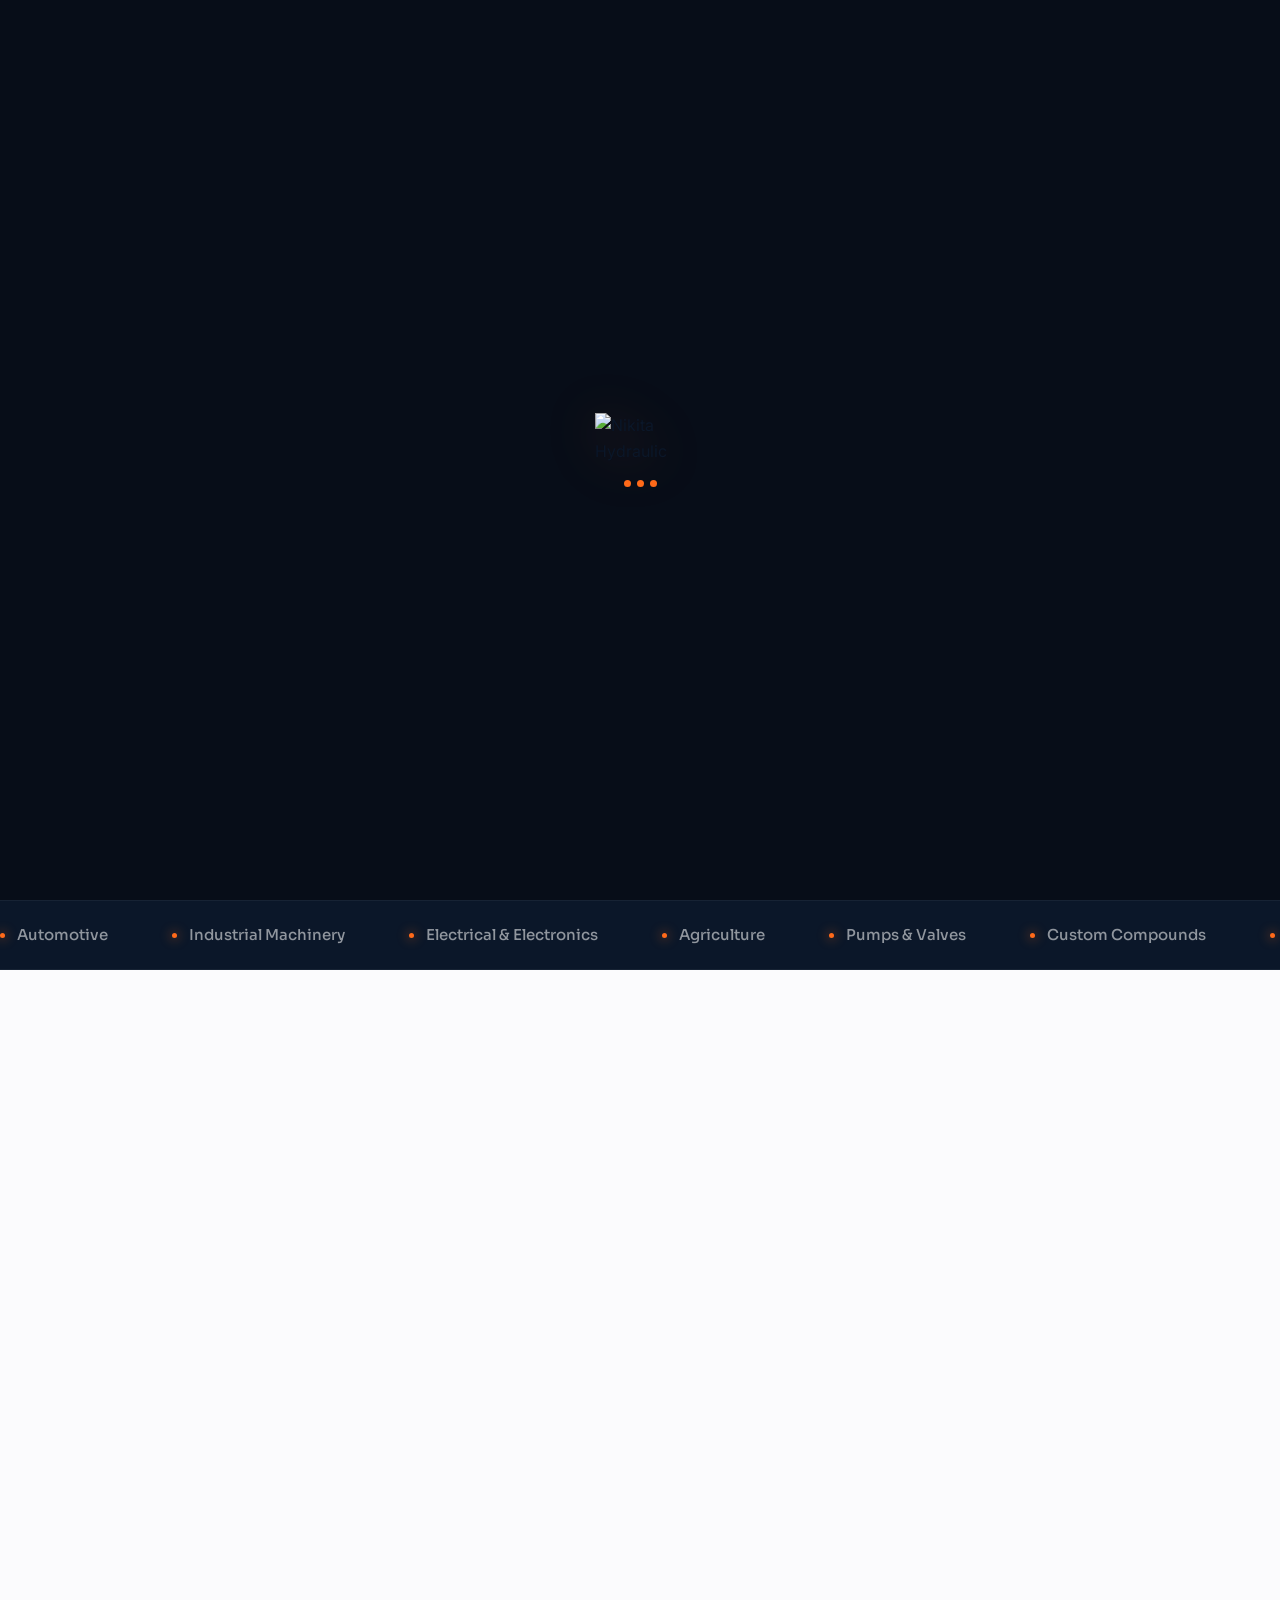
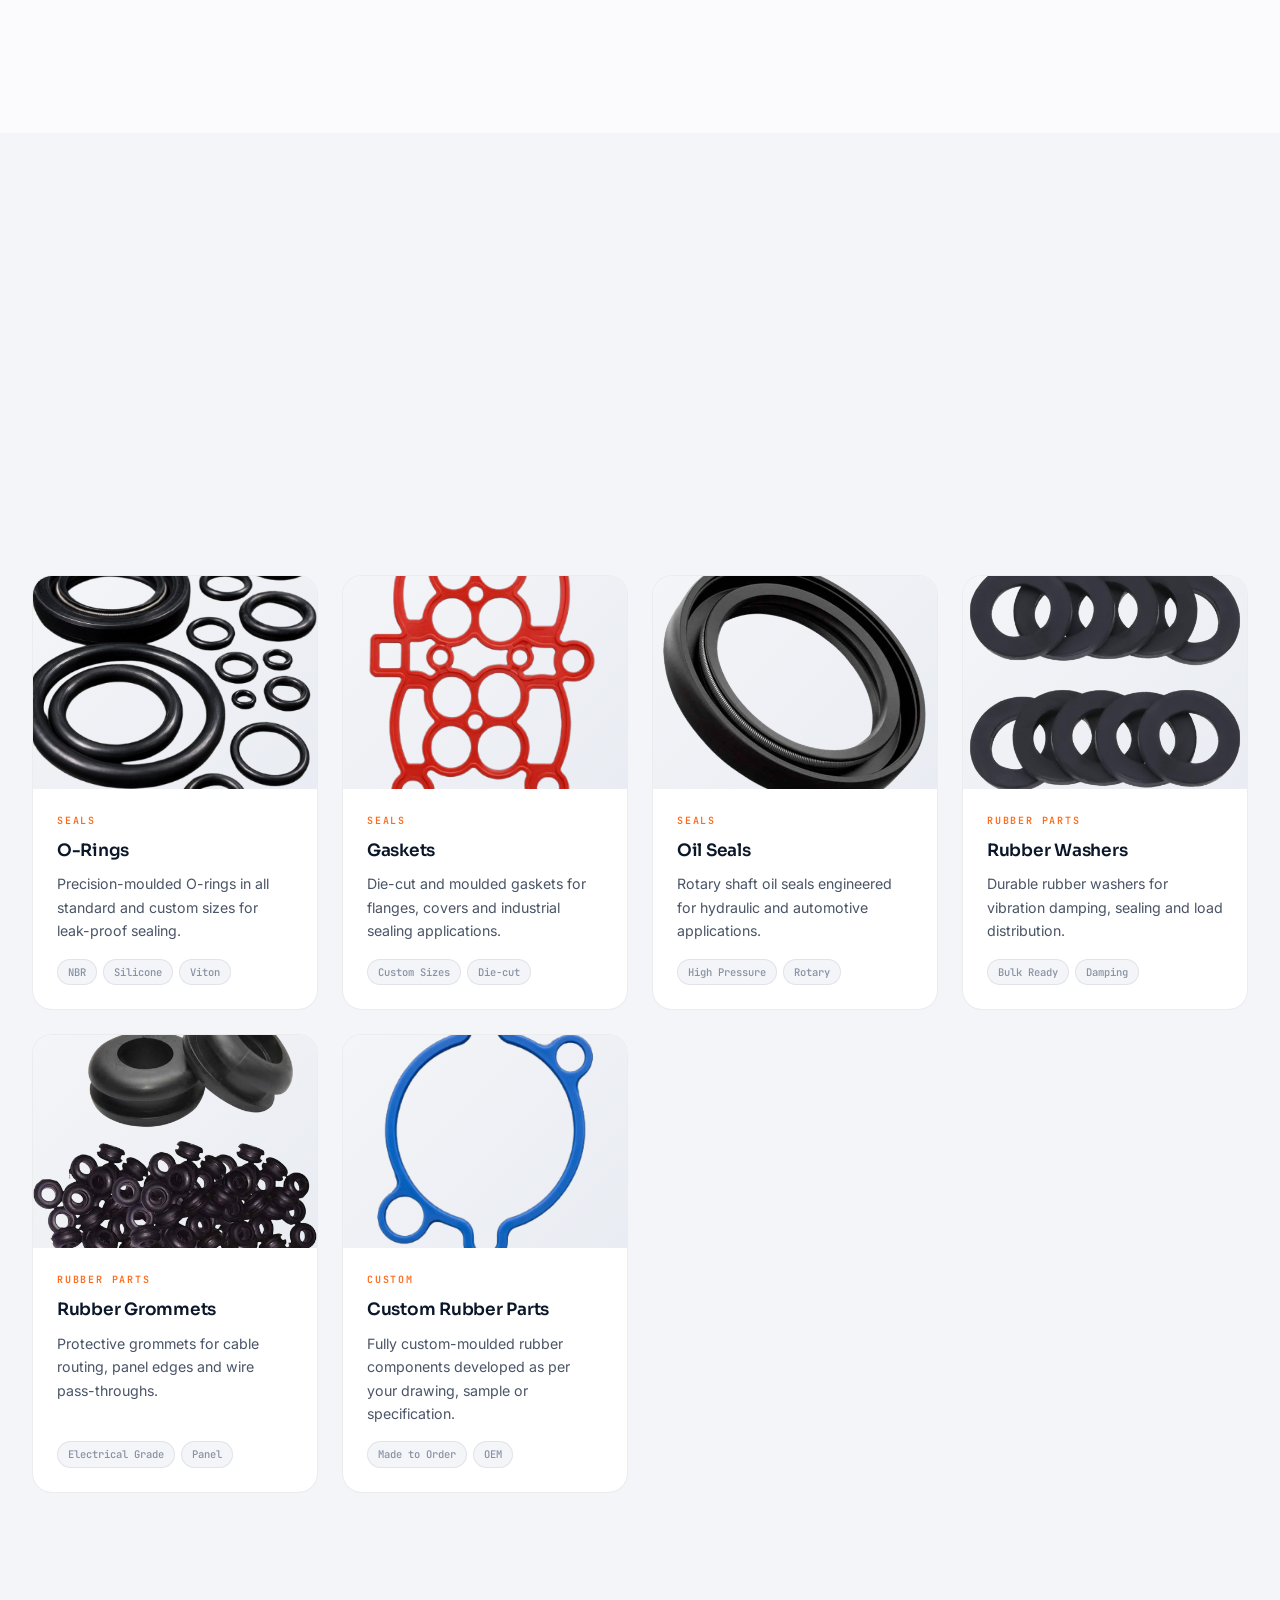
==== commit b052c005: "Update index.html" ====
--- a/index.html
+++ b/index.html
@@ -6,26 +6,21 @@
 <meta name="theme-color" content="#0b1729" />
 <title>Nikita Hydraulic — Rubber Moulding Manufacturer | Bhosari MIDC, Pune</title>
 <meta name="description" content="Nikita Hydraulic — Rubber Moulding Manufacturer of O-rings, gaskets, oil seals, rubber washers, grommets & custom rubber parts. Bhosari MIDC, Pune. 24×7." />
-
 <link rel="icon" type="image/png" href="logo.png" />
 <link rel="apple-touch-icon" href="logo.png" />
-
 <link rel="preconnect" href="https://fonts.googleapis.com">
 <link rel="preconnect" href="https://fonts.gstatic.com" crossorigin>
-<link href="https://fonts.googleapis.com/css2?family=Sora:wght@300;400;500;600;700;800&family=Inter:wght@300;400;500;600;700&family=JetBrains+Mono:wght@400;500;600&display=swap" rel="stylesheet">
+<link href="https://fonts.googleapis.com/css2?family=Sora:wght@300;400;500;600;700;800&family=Inter:wght@300;400;500;600;700&family=JetBrains+Mono:wght@400;500;600&family=Noto+Sans+Devanagari:wght@400;500;600;700&display=swap" rel="stylesheet">
 
 <style>
-/* ============================================================
-   TOKENS
-============================================================ */
 :root{
   --ink:#070d18;--navy:#0b1729;--navy-3:#152c46;
   --accent:#ff6a1a;--accent-soft:rgba(255,106,26,.12);--accent-glow:rgba(255,106,26,.35);
   --paper:#fbfbfd;--paper-2:#f4f5f8;
   --t-1:#0b1729;--t-2:#4a5567;--t-3:#8892a4;
   --line-dark:rgba(11,23,41,.08);
-  --f-display:'Sora',system-ui,-apple-system,sans-serif;
-  --f-body:'Inter',system-ui,-apple-system,sans-serif;
+  --f-display:'Sora','Noto Sans Devanagari',system-ui,-apple-system,sans-serif;
+  --f-body:'Inter','Noto Sans Devanagari',system-ui,-apple-system,sans-serif;
   --f-mono:'JetBrains Mono',monospace;
   --r-lg:20px;--r-xl:28px;--r-pill:999px;
   --sh-sm:0 1px 2px rgba(11,23,41,.06),0 2px 6px rgba(11,23,41,.05);
@@ -35,18 +30,9 @@
   --vh:100vh;
 }
 @supports (height:100dvh){:root{--vh:100dvh}}
-
-/* ============================================================
-   RESET & BASE
-============================================================ */
 *,*::before,*::after{margin:0;padding:0;box-sizing:border-box}
 html{scroll-behavior:smooth;-webkit-text-size-adjust:100%;text-size-adjust:100%;-webkit-tap-highlight-color:transparent}
-body{
-  font-family:var(--f-body);background:var(--paper);color:var(--t-1);
-  line-height:1.6;font-size:16px;
-  -webkit-font-smoothing:antialiased;-moz-osx-font-smoothing:grayscale;
-  overflow-x:hidden;width:100%;position:relative;
-}
+body{font-family:var(--f-body);background:var(--paper);color:var(--t-1);line-height:1.6;font-size:16px;-webkit-font-smoothing:antialiased;-moz-osx-font-smoothing:grayscale;overflow-x:hidden;width:100%;position:relative}
 img{max-width:100%;height:auto;display:block}
 a{color:inherit;text-decoration:none}
 button{font-family:inherit;border:none;background:none;cursor:pointer;color:inherit}
@@ -59,9 +45,6 @@
 :focus-visible{outline:2px solid var(--accent);outline-offset:3px;border-radius:6px}
 .wrap{width:100%;max-width:1280px;margin-inline:auto;padding-inline:clamp(16px,4vw,32px)}
 
-/* ============================================================
-   LOADER
-============================================================ */
 #loader{position:fixed;inset:0;z-index:9999;background:var(--ink);display:grid;place-items:center;transition:opacity .7s var(--ease),visibility .7s}
 #loader.done{opacity:0;visibility:hidden;pointer-events:none}
 .load-mark{display:flex;flex-direction:column;align-items:center;gap:16px}
@@ -73,22 +56,11 @@
 .load-dots span:nth-child(3){animation-delay:.3s}
 @keyframes loadDot{0%,80%,100%{transform:scale(.5);opacity:.3}40%{transform:scale(1);opacity:1}}
 
-/* ============================================================
-   NAV
-============================================================ */
 .nav-wrap{position:fixed;top:0;left:0;right:0;z-index:1000;padding:14px 0;transition:padding .35s var(--ease),background .35s var(--ease),backdrop-filter .35s}
-.nav-wrap.scrolled{padding:8px 0;background:rgba(11,23,41,.78);backdrop-filter:blur(20px) saturate(180%);-webkit-backdrop-filter:blur(20px) saturate(180%);border-bottom:1px solid rgba(255,255,255,.06)}
-.nav{display:flex;align-items:center;justify-content:space-between;gap:16px}
+.nav-wrap.scrolled{padding:8px 0;background:rgba(11,23,41,.82);backdrop-filter:blur(20px) saturate(180%);-webkit-backdrop-filter:blur(20px) saturate(180%);border-bottom:1px solid rgba(255,255,255,.06)}
+.nav{display:flex;align-items:center;justify-content:space-between;gap:12px}
 .brand{display:flex;align-items:center;gap:12px;min-width:0;flex-shrink:1}
-.brand-mark{
-  width:clamp(40px,10vw,50px);height:clamp(40px,10vw,50px);
-  border-radius:50%;flex-shrink:0;
-  background:radial-gradient(circle at 30% 30%,rgba(255,255,255,.10),rgba(255,255,255,.02));
-  display:grid;place-items:center;
-  box-shadow:0 4px 18px rgba(0,0,0,.35),0 0 0 1px rgba(255,255,255,.1),inset 0 1px 0 rgba(255,255,255,.15);
-  overflow:hidden;padding:3px;
-  transition:transform .4s var(--ease),box-shadow .4s var(--ease);
-}
+.brand-mark{width:clamp(40px,10vw,50px);height:clamp(40px,10vw,50px);border-radius:50%;flex-shrink:0;background:radial-gradient(circle at 30% 30%,rgba(255,255,255,.10),rgba(255,255,255,.02));display:grid;place-items:center;box-shadow:0 4px 18px rgba(0,0,0,.35),0 0 0 1px rgba(255,255,255,.1),inset 0 1px 0 rgba(255,255,255,.15);overflow:hidden;padding:3px;transition:transform .4s var(--ease),box-shadow .4s var(--ease)}
 .brand-mark img{width:100%;height:100%;object-fit:contain;filter:drop-shadow(0 2px 6px rgba(0,0,0,.35))}
 .brand:hover .brand-mark{transform:scale(1.06) rotate(-3deg);box-shadow:0 8px 26px rgba(255,106,26,.4),0 0 0 1px rgba(255,106,26,.5),inset 0 1px 0 rgba(255,255,255,.18)}
 .brand-txt{min-width:0}
@@ -99,10 +71,28 @@
 .menu a{padding:9px 14px;font-size:14px;font-weight:500;color:rgba(255,255,255,.72);border-radius:var(--r-pill);transition:all .25s var(--ease);white-space:nowrap}
 .menu a:hover{color:#fff;background:rgba(255,255,255,.06)}
 .menu a.active{color:#fff;background:rgba(255,255,255,.1)}
-.nav-cta{display:inline-flex;align-items:center;gap:8px;padding:10px 20px;border-radius:var(--r-pill);background:#fff;color:var(--ink);font-weight:600;font-size:14px;transition:all .3s var(--ease);white-space:nowrap;flex-shrink:0}
+.nav-right{display:flex;align-items:center;gap:8px;flex-shrink:0}
+.nav-cta{display:inline-flex;align-items:center;gap:8px;padding:10px 20px;border-radius:var(--r-pill);background:#fff;color:var(--ink);font-weight:600;font-size:14px;transition:all .3s var(--ease);white-space:nowrap}
 .nav-cta:hover{background:var(--accent);color:#fff;box-shadow:0 8px 30px var(--accent-glow)}
 .nav-cta svg{width:14px;height:14px;transition:transform .3s var(--ease)}
 .nav-cta:hover svg{transform:translateX(3px)}
+
+.lang-switch{position:relative}
+.lang-btn{display:inline-flex;align-items:center;gap:7px;padding:9px 13px;border-radius:var(--r-pill);background:rgba(255,255,255,.08);border:1px solid rgba(255,255,255,.15);color:#fff;font-size:13px;font-weight:600;transition:all .25s var(--ease);white-space:nowrap}
+.lang-btn:hover{background:rgba(255,255,255,.15);border-color:rgba(255,255,255,.28)}
+.lang-btn .globe{width:14px;height:14px;flex-shrink:0}
+.lang-btn .chev{width:10px;height:10px;transition:transform .3s var(--ease);flex-shrink:0;opacity:.7}
+.lang-switch.open .lang-btn{background:var(--accent);border-color:var(--accent)}
+.lang-switch.open .lang-btn .chev{transform:rotate(180deg)}
+.lang-label{display:inline-block;min-width:22px;text-align:center;font-family:var(--f-mono);letter-spacing:.03em}
+.lang-menu{position:absolute;top:calc(100% + 8px);right:0;background:#fff;border-radius:14px;padding:6px;box-shadow:0 12px 40px rgba(0,0,0,.18),0 0 0 1px rgba(11,23,41,.06);min-width:170px;opacity:0;visibility:hidden;transform:translateY(-6px);transition:all .25s var(--ease);z-index:1100}
+.lang-switch.open .lang-menu{opacity:1;visibility:visible;transform:none}
+.lang-menu button{display:flex;align-items:center;justify-content:space-between;gap:12px;width:100%;padding:11px 14px;text-align:left;font-size:14px;color:var(--navy);border-radius:10px;transition:background .2s;font-weight:500;font-family:var(--f-body)}
+.lang-menu button .check{width:14px;height:14px;opacity:0;color:#fff;flex-shrink:0}
+.lang-menu button:hover{background:var(--paper-2)}
+.lang-menu button.active{background:var(--navy);color:#fff}
+.lang-menu button.active .check{opacity:1}
+
 .burger{display:none;width:40px;height:40px;border-radius:10px;background:rgba(255,255,255,.08);position:relative;flex-shrink:0}
 .burger span{position:absolute;left:11px;width:18px;height:1.8px;background:#fff;border-radius:2px;transition:.35s var(--ease)}
 .burger span:nth-child(1){top:14px}.burger span:nth-child(2){top:19px}.burger span:nth-child(3){top:24px}
@@ -110,64 +100,28 @@
 .burger.on span:nth-child(2){opacity:0}
 .burger.on span:nth-child(3){top:19px;transform:rotate(-45deg)}
 
-.drawer{
-  position:fixed;top:0;right:0;bottom:0;
-  width:min(340px,88vw);max-width:100%;
-  z-index:999;background:var(--navy);
-  padding:90px 26px 34px;
-  transform:translateX(100%);transition:transform .45s var(--ease);
-  display:flex;flex-direction:column;gap:2px;overflow-y:auto;
-  -webkit-overflow-scrolling:touch;
-}
+.drawer{position:fixed;top:0;right:0;bottom:0;width:min(340px,88vw);max-width:100%;z-index:999;background:var(--navy);padding:90px 26px 34px;transform:translateX(100%);transition:transform .45s var(--ease);display:flex;flex-direction:column;gap:2px;overflow-y:auto;-webkit-overflow-scrolling:touch}
 .drawer.open{transform:none}
-.drawer a{padding:15px 0;color:rgba(255,255,255,.78);font-size:16px;font-weight:500;border-bottom:1px solid rgba(255,255,255,.07);transition:color .25s}
-.drawer a:hover,.drawer a:active{color:var(--accent)}
-.drawer .drawer-cta{margin-top:22px;padding:15px;border-radius:var(--r-pill);text-align:center;background:var(--accent);color:#fff;font-weight:600;border:none}
-
-/* ============================================================
-   HERO
-============================================================ */
-.hero{
-  position:relative;min-height:var(--vh);
-  display:flex;align-items:center;
-  background:var(--ink);overflow:hidden;
-  padding:calc(80px + env(safe-area-inset-top)) 0 60px;
-  isolation:isolate;
-}
+.drawer > a{padding:15px 0;color:rgba(255,255,255,.78);font-size:16px;font-weight:500;border-bottom:1px solid rgba(255,255,255,.07);transition:color .25s}
+.drawer > a:hover{color:var(--accent)}
+.drawer .drawer-lang{margin-top:16px;display:flex;gap:8px;flex-wrap:wrap}
+.drawer .drawer-lang button{padding:9px 16px;border-radius:var(--r-pill);background:rgba(255,255,255,.06);border:1px solid rgba(255,255,255,.12);color:rgba(255,255,255,.75);font-size:13px;font-weight:500;transition:all .25s}
+.drawer .drawer-lang button.active{background:var(--accent);color:#fff;border-color:var(--accent)}
+.drawer .drawer-cta{margin-top:20px;padding:15px;border-radius:var(--r-pill);text-align:center;background:var(--accent);color:#fff;font-weight:600;border:none}
+
+.hero{position:relative;min-height:var(--vh);display:flex;align-items:center;background:var(--ink);overflow:hidden;padding:calc(80px + env(safe-area-inset-top)) 0 60px;isolation:isolate}
 .hero-bg{position:absolute;inset:0;z-index:-1;overflow:hidden}
-.hero-bg::before{
-  content:"";position:absolute;inset:-30%;
-  background:
-    radial-gradient(700px 600px at 15% 20%,rgba(255,106,26,.28),transparent 55%),
-    radial-gradient(800px 700px at 85% 70%,rgba(30,90,180,.32),transparent 60%),
-    radial-gradient(600px 500px at 60% 10%,rgba(120,60,220,.16),transparent 60%),
-    linear-gradient(180deg,#05080f 0%,#070d18 100%);
-  animation:heroDrift 22s ease-in-out infinite alternate;filter:blur(6px);
-}
+.hero-bg::before{content:"";position:absolute;inset:-30%;background:radial-gradient(700px 600px at 15% 20%,rgba(255,106,26,.28),transparent 55%),radial-gradient(800px 700px at 85% 70%,rgba(30,90,180,.32),transparent 60%),radial-gradient(600px 500px at 60% 10%,rgba(120,60,220,.16),transparent 60%),linear-gradient(180deg,#05080f 0%,#070d18 100%);animation:heroDrift 22s ease-in-out infinite alternate;filter:blur(6px)}
 @keyframes heroDrift{0%{transform:translate(0,0) scale(1)}100%{transform:translate(3%,-2%) scale(1.08)}}
 .hero-bg::after{content:"";position:absolute;inset:0;background-image:radial-gradient(rgba(255,255,255,.055) 1px,transparent 1px);background-size:24px 24px;mask-image:radial-gradient(ellipse 70% 60% at 50% 40%,#000 40%,transparent 100%);-webkit-mask-image:radial-gradient(ellipse 70% 60% at 50% 40%,#000 40%,transparent 100%)}
-
 .hero-grid{display:grid;grid-template-columns:minmax(0,1.15fr) minmax(0,.85fr);gap:clamp(32px,5vw,64px);align-items:center;width:100%}
-
 .chip{display:inline-flex;align-items:center;gap:9px;padding:7px 15px;border-radius:var(--r-pill);background:rgba(255,255,255,.05);border:1px solid rgba(255,255,255,.1);color:rgba(255,255,255,.85);font-size:clamp(11px,2.8vw,12.5px);font-weight:500;backdrop-filter:blur(10px);max-width:100%}
 .chip .live{width:7px;height:7px;border-radius:50%;background:#34d399;box-shadow:0 0 0 0 rgba(52,211,153,.6);animation:live 2s infinite;flex-shrink:0}
 @keyframes live{0%,100%{box-shadow:0 0 0 0 rgba(52,211,153,.5)}70%{box-shadow:0 0 0 8px rgba(52,211,153,0)}}
-
-.hero h1{
-  font-family:var(--f-display);
-  font-size:clamp(1.7rem,7vw,4.3rem);
-  font-weight:700;line-height:1.06;letter-spacing:-.035em;
-  color:#fff;margin:22px 0 18px;max-width:820px;
-  word-break:break-word;
-}
-.hero h1 em{
-  font-style:normal;
-  background:linear-gradient(110deg,#ff8c42 0%,#ff6a1a 45%,#ffa76a 100%);
-  -webkit-background-clip:text;background-clip:text;color:transparent;
-}
+.hero h1{font-family:var(--f-display);font-size:clamp(1.7rem,7vw,4.3rem);font-weight:700;line-height:1.1;letter-spacing:-.03em;color:#fff;margin:22px 0 18px;max-width:820px;word-break:break-word}
+.hero h1 em{font-style:normal;background:linear-gradient(110deg,#ff8c42 0%,#ff6a1a 45%,#ffa76a 100%);-webkit-background-clip:text;background-clip:text;color:transparent}
 .hero-sub{font-size:clamp(14.5px,3.6vw,17.5px);color:rgba(255,255,255,.68);max-width:580px;line-height:1.65;margin-bottom:32px}
 .hero-btns{display:flex;gap:12px;flex-wrap:wrap;margin-bottom:36px}
-
 .btn{display:inline-flex;align-items:center;justify-content:center;gap:9px;padding:13px 24px;border-radius:var(--r-pill);font-weight:600;font-size:clamp(13.5px,3.4vw,15px);transition:all .3s var(--ease);position:relative;overflow:hidden;white-space:nowrap;max-width:100%}
 .btn svg{width:16px;height:16px;transition:transform .3s var(--ease);flex-shrink:0}
 .btn:hover svg{transform:translateX(3px)}
@@ -175,14 +129,11 @@
 .btn-primary::before{content:"";position:absolute;inset:0;background:linear-gradient(120deg,transparent 30%,rgba(255,255,255,.25) 50%,transparent 70%);transform:translateX(-100%);transition:transform .7s var(--ease)}
 .btn-primary:hover::before{transform:translateX(100%)}
 .btn-primary:hover{transform:translateY(-2px);box-shadow:0 12px 32px rgba(255,106,26,.5)}
-.btn-primary:active{transform:translateY(0)}
 .btn-glass{background:rgba(255,255,255,.06);color:#fff;border:1px solid rgba(255,255,255,.15);backdrop-filter:blur(10px)}
 .btn-glass:hover{background:rgba(255,255,255,.12);border-color:rgba(255,255,255,.3);transform:translateY(-2px)}
-
 .hero-mini{display:flex;gap:20px 28px;flex-wrap:wrap}
 .hero-mini div{display:flex;align-items:center;gap:8px;font-size:clamp(12px,3vw,13.5px);color:rgba(255,255,255,.6)}
 .hero-mini svg{width:15px;height:15px;color:var(--accent);flex-shrink:0}
-
 .hero-card{background:linear-gradient(160deg,rgba(255,255,255,.08),rgba(255,255,255,.02));border:1px solid rgba(255,255,255,.1);border-radius:var(--r-xl);padding:clamp(22px,4vw,32px);backdrop-filter:blur(24px) saturate(160%);-webkit-backdrop-filter:blur(24px) saturate(160%);box-shadow:0 30px 80px rgba(0,0,0,.4),inset 0 1px 0 rgba(255,255,255,.1);position:relative;overflow:hidden;width:100%;max-width:520px}
 .hero-card::before{content:"";position:absolute;top:-50%;right:-50%;width:200%;height:200%;background:conic-gradient(from 0deg,transparent,rgba(255,106,26,.15),transparent 30%);animation:rotate 8s linear infinite;pointer-events:none}
 @keyframes rotate{to{transform:rotate(360deg)}}
@@ -197,15 +148,11 @@
 .hc-row .v.mono{font-family:var(--f-mono);font-size:12px}
 .hc-cta{margin-top:20px;padding-top:18px;border-top:1px solid rgba(255,255,255,.07)}
 .hc-cta .btn{width:100%}
-
 .scroll-cue{position:absolute;left:50%;bottom:22px;transform:translateX(-50%);display:flex;flex-direction:column;align-items:center;gap:8px;color:rgba(255,255,255,.35);font-size:10px;letter-spacing:.24em;text-transform:uppercase;font-weight:500}
 .scroll-cue .bar{width:1px;height:28px;background:linear-gradient(to bottom,rgba(255,255,255,.3),transparent);position:relative;overflow:hidden}
 .scroll-cue .bar::after{content:"";position:absolute;top:0;left:0;width:100%;height:40%;background:var(--accent);animation:scrollBar 2.2s infinite var(--ease)}
 @keyframes scrollBar{0%{top:-40%}100%{top:100%}}
 
-/* ============================================================
-   MARQUEE
-============================================================ */
 .marquee{padding:22px 0;background:var(--navy);border-top:1px solid rgba(255,255,255,.05);border-bottom:1px solid rgba(255,255,255,.05);overflow:hidden}
 .marquee-track{display:flex;gap:clamp(28px,6vw,64px);width:max-content;animation:scroll 34s linear infinite}
 .marquee:hover .marquee-track{animation-play-state:paused}
@@ -213,9 +160,6 @@
 .marquee-item{display:flex;align-items:center;gap:12px;color:rgba(255,255,255,.55);font-family:var(--f-display);font-size:clamp(13px,3vw,15px);font-weight:500;white-space:nowrap}
 .marquee-item::before{content:"";width:5px;height:5px;border-radius:50%;background:var(--accent);box-shadow:0 0 12px var(--accent);flex-shrink:0}
 
-/* ============================================================
-   SECTIONS
-============================================================ */
 .sec{padding:clamp(60px,10vw,120px) 0;position:relative}
 .sec.alt{background:var(--paper-2)}
 .sec.dark{background:var(--navy);color:#fff}
@@ -225,19 +169,14 @@
 .sec-head.center{margin-inline:auto;text-align:center}
 .tag{display:inline-flex;align-items:center;gap:10px;font-family:var(--f-mono);font-size:clamp(10.5px,2.6vw,11.5px);font-weight:500;color:var(--accent);text-transform:uppercase;letter-spacing:.18em;margin-bottom:16px}
 .tag::before{content:"";width:22px;height:1px;background:var(--accent)}
-.sec-head h2{font-family:var(--f-display);font-size:clamp(1.5rem,5.5vw,3.15rem);font-weight:700;line-height:1.1;letter-spacing:-.035em;color:var(--t-1);margin-bottom:16px}
-.sec-head h2 em{font-style:normal;background:linear-gradient(110deg,var(--accent),#ff8c42);-webkit-background-clip:text;background-clip:text;color:transparent}
+.sec-head h2{font-family:var(--f-display);font-size:clamp(1.5rem,5.5vw,3.15rem);font-weight:700;line-height:1.2;letter-spacing:-.03em;color:var(--t-1);margin-bottom:16px}
 .sec-head p{font-size:clamp(14.5px,3.6vw,17px);color:var(--t-2);line-height:1.65}
 
-/* ============================================================
-   ABOUT
-============================================================ */
 .about-grid{display:grid;grid-template-columns:1fr 1fr;gap:clamp(32px,6vw,80px);align-items:center}
-.about-lead{font-family:var(--f-display);font-size:clamp(17px,4vw,22px);font-weight:500;line-height:1.5;color:var(--t-1);margin-bottom:18px;letter-spacing:-.02em}
-.about-lead em{font-style:normal;color:var(--accent);font-weight:600}
+.about-lead{font-family:var(--f-display);font-size:clamp(17px,4vw,22px);font-weight:500;line-height:1.55;color:var(--t-1);margin-bottom:18px;letter-spacing:-.02em}
 .about-body{font-size:clamp(14.5px,3.6vw,16px);color:var(--t-2);line-height:1.75;margin-bottom:18px}
 .about-points{display:grid;gap:12px;margin:26px 0 30px}
-.about-points li{display:flex;gap:12px;align-items:flex-start;font-size:clamp(14px,3.5vw,15px);color:var(--t-1)}
+.about-points li{display:flex;gap:12px;align-items:flex-start;font-size:clamp(14px,3.5vw,15px);color:var(--t-1);line-height:1.6}
 .about-points .tick{flex-shrink:0;width:22px;height:22px;border-radius:50%;background:var(--accent-soft);color:var(--accent);display:grid;place-items:center;font-size:11px;font-weight:800;margin-top:2px}
 .stats{display:grid;grid-template-columns:1fr 1fr;gap:14px}
 .stat{background:#fff;border:1px solid var(--line-dark);border-radius:var(--r-lg);padding:clamp(20px,4vw,28px) clamp(16px,3.5vw,24px);box-shadow:var(--sh-sm);transition:all .4s var(--ease);position:relative;overflow:hidden}
@@ -249,9 +188,6 @@
 .stat span{font-size:clamp(12px,3vw,13.5px);color:var(--t-3);font-weight:500;display:block;margin-top:8px}
 .stat:nth-child(2),.stat:nth-child(4){transform:translateY(20px)}
 
-/* ============================================================
-   FILTERS
-============================================================ */
 .filter-wrap{display:flex;justify-content:center;width:100%}
 .filter-bar{display:flex;gap:8px;padding:8px;background:#fff;border-radius:var(--r-pill);border:1px solid var(--line-dark);box-shadow:var(--sh-sm);max-width:100%;overflow-x:auto;-webkit-overflow-scrolling:touch;scrollbar-width:none}
 .filter-bar::-webkit-scrollbar{display:none}
@@ -259,9 +195,6 @@
 .filter-btn:hover{color:var(--t-1);background:var(--paper-2)}
 .filter-btn.active{background:var(--navy);color:#fff;box-shadow:0 4px 12px rgba(11,23,41,.18)}
 
-/* ============================================================
-   PRODUCTS
-============================================================ */
 .grid-products{display:grid;grid-template-columns:repeat(auto-fill,minmax(min(100%,280px),1fr));gap:clamp(16px,3.5vw,24px);margin-top:clamp(32px,6vw,48px)}
 .product{background:#fff;border:1px solid var(--line-dark);border-radius:var(--r-lg);transition:all .5s var(--ease);position:relative;overflow:hidden;display:flex;flex-direction:column;min-width:0}
 .product:hover{transform:translateY(-6px);box-shadow:var(--sh-lg);border-color:rgba(255,106,26,.25)}
@@ -286,9 +219,6 @@
 @keyframes popIn{from{opacity:0;transform:scale(.94) translateY(10px)}to{opacity:1;transform:none}}
 .product.pop{animation:popIn .5s var(--ease) backwards}
 
-/* ============================================================
-   LIGHTBOX
-============================================================ */
 .lightbox{position:fixed;inset:0;z-index:2000;background:rgba(7,13,24,.94);backdrop-filter:blur(16px);-webkit-backdrop-filter:blur(16px);display:grid;place-items:center;padding:clamp(16px,4vw,40px);opacity:0;visibility:hidden;transition:opacity .4s var(--ease),visibility .4s}
 .lightbox.open{opacity:1;visibility:visible}
 .lb-img{max-width:min(1100px,92vw);max-height:75vh;border-radius:14px;box-shadow:0 40px 100px rgba(0,0,0,.6);transform:scale(.92);transition:transform .4s var(--ease);object-fit:contain}
@@ -303,9 +233,6 @@
 .lb-nav.next{right:clamp(8px,2vw,24px)}
 .lb-nav svg{width:20px;height:20px;stroke-width:2.4}
 
-/* ============================================================
-   MATERIALS
-============================================================ */
 .grid-materials{display:grid;grid-template-columns:repeat(auto-fit,minmax(min(100%,160px),1fr));gap:14px}
 .material{background:linear-gradient(180deg,#fff,var(--paper));border:1px solid var(--line-dark);border-radius:var(--r-lg);padding:clamp(22px,5vw,30px) clamp(16px,3.5vw,24px);text-align:center;transition:all .45s var(--ease);position:relative;overflow:hidden}
 .material:hover{transform:translateY(-5px);box-shadow:var(--sh-lg);border-color:rgba(255,106,26,.25)}
@@ -316,9 +243,6 @@
 .material h4{font-family:var(--f-display);font-size:clamp(14px,3.5vw,15.5px);font-weight:600;color:var(--navy);margin-bottom:6px}
 .material span{font-size:clamp(12px,3vw,13px);color:var(--t-3);line-height:1.5}
 
-/* ============================================================
-   INDUSTRIES
-============================================================ */
 .grid-industries{display:grid;grid-template-columns:repeat(auto-fit,minmax(min(100%,170px),1fr));gap:14px}
 .industry{position:relative;padding:clamp(26px,5vw,36px) clamp(18px,3.5vw,26px);border-radius:var(--r-lg);background:linear-gradient(160deg,rgba(255,255,255,.06),rgba(255,255,255,.015));border:1px solid rgba(255,255,255,.09);text-align:center;transition:all .45s var(--ease);overflow:hidden}
 .industry::before{content:"";position:absolute;inset:0;background:radial-gradient(300px 200px at 50% 100%,rgba(255,106,26,.28),transparent 65%);opacity:0;transition:opacity .5s}
@@ -330,9 +254,6 @@
 .industry:hover .ind-icon{background:var(--accent);color:#fff;transform:scale(1.06)}
 .industry h4{font-family:var(--f-display);font-size:clamp(13.5px,3.4vw,15.5px);font-weight:600;color:#fff;line-height:1.3}
 
-/* ============================================================
-   WHY (Bento)
-============================================================ */
 .bento{display:grid;grid-template-columns:repeat(6,1fr);gap:14px}
 .b-card{background:#fff;border:1px solid var(--line-dark);border-radius:var(--r-lg);padding:clamp(22px,5vw,34px) clamp(20px,4.5vw,30px);transition:all .5s var(--ease);position:relative;overflow:hidden;min-width:0}
 .b-card::before{content:"";position:absolute;top:0;left:0;right:0;height:3px;background:linear-gradient(90deg,var(--accent),transparent);transform:scaleX(0);transform-origin:left;transition:transform .55s var(--ease)}
@@ -344,15 +265,12 @@
 .b-6::before{display:none}
 .b-num{font-family:var(--f-mono);font-size:clamp(10.5px,2.6vw,11.5px);font-weight:500;color:var(--accent);letter-spacing:.15em;margin-bottom:14px}
 .b-6 .b-num{color:rgba(255,255,255,.5)}
-.b-card h4{font-family:var(--f-display);font-size:clamp(15.5px,4vw,19px);font-weight:600;color:var(--navy);letter-spacing:-.02em;margin-bottom:8px;line-height:1.28;word-wrap:break-word}
+.b-card h4{font-family:var(--f-display);font-size:clamp(15.5px,4vw,19px);font-weight:600;color:var(--navy);letter-spacing:-.02em;margin-bottom:8px;line-height:1.35;word-wrap:break-word}
 .b-6 h4{color:#fff;font-size:clamp(17px,4.5vw,24px)}
 .b-card p{font-size:clamp(13.5px,3.4vw,14.5px);color:var(--t-2);line-height:1.65}
 .b-6 p{color:rgba(255,255,255,.65);font-size:clamp(13.5px,3.5vw,15px);max-width:600px}
 .b-6 .b-cta{margin-top:20px}
 
-/* ============================================================
-   CONTACT
-============================================================ */
 .contact-grid{display:grid;grid-template-columns:minmax(0,.95fr) minmax(0,1.05fr);gap:clamp(24px,4vw,40px);align-items:start}
 .info-panel{background:linear-gradient(160deg,var(--navy),var(--navy-3));border-radius:var(--r-xl);padding:clamp(24px,5vw,42px);color:#fff;box-shadow:0 30px 70px rgba(11,23,41,.28);position:relative;overflow:hidden;min-width:0}
 .info-panel::before{content:"";position:absolute;top:-30%;right:-30%;width:80%;height:80%;background:radial-gradient(circle,rgba(255,106,26,.25),transparent 60%);filter:blur(40px);pointer-events:none}
@@ -386,20 +304,14 @@
 .map-wrap{margin-top:clamp(36px,6vw,60px);border-radius:var(--r-xl);overflow:hidden;border:1px solid var(--line-dark);box-shadow:var(--sh-md)}
 .map-wrap iframe{width:100%;height:clamp(280px,50vw,420px);border:0;display:block;filter:grayscale(.2) contrast(1.05)}
 
-/* ============================================================
-   CTA BANNER
-============================================================ */
 .cta-banner{position:relative;overflow:hidden;background:linear-gradient(120deg,var(--accent) 0%,#ff8c42 100%);color:#fff;padding:clamp(40px,8vw,72px) 0}
 .cta-banner::before{content:"";position:absolute;inset:0;background-image:radial-gradient(rgba(255,255,255,.14) 1px,transparent 1px);background-size:22px 22px;opacity:.6}
 .cta-banner .wrap{position:relative;display:flex;justify-content:space-between;align-items:center;gap:24px;flex-wrap:wrap}
-.cta-banner h3{font-family:var(--f-display);font-size:clamp(1.3rem,4.5vw,2.2rem);font-weight:700;letter-spacing:-.03em;line-height:1.15;margin-bottom:6px}
+.cta-banner h3{font-family:var(--f-display);font-size:clamp(1.3rem,4.5vw,2.2rem);font-weight:700;letter-spacing:-.03em;line-height:1.2;margin-bottom:6px}
 .cta-banner p{color:rgba(255,255,255,.9);font-size:clamp(13.5px,3.5vw,15.5px)}
 .cta-banner .btn{background:#fff;color:var(--navy);box-shadow:0 12px 32px rgba(0,0,0,.2)}
 .cta-banner .btn:hover{background:var(--navy);color:#fff;transform:translateY(-3px)}
 
-/* ============================================================
-   FOOTER
-============================================================ */
 footer{background:var(--ink);color:rgba(255,255,255,.55);padding:clamp(50px,8vw,80px) 0 0;font-size:clamp(13.5px,3.4vw,14.5px)}
 .foot-grid{display:grid;grid-template-columns:1.6fr 1fr 1fr 1.4fr;gap:clamp(28px,5vw,52px);padding-bottom:clamp(36px,6vw,60px);border-bottom:1px solid rgba(255,255,255,.08)}
 footer h5{font-family:var(--f-display);font-size:12.5px;font-weight:600;color:#fff;text-transform:uppercase;letter-spacing:.14em;margin-bottom:18px}
@@ -413,29 +325,12 @@
 .foot-bottom{display:flex;justify-content:space-between;gap:14px;flex-wrap:wrap;padding:22px 0;font-size:clamp(12px,3vw,13.5px)}
 .gst-badge{font-family:var(--f-mono);font-size:11.5px;padding:5px 12px;border-radius:20px;background:rgba(255,255,255,.05);border:1px solid rgba(255,255,255,.08);letter-spacing:.03em}
 
-/* ============================================================
-   WHATSAPP FLOAT
-============================================================ */
-.wa{
-  position:fixed;
-  right:clamp(12px,3vw,24px);bottom:clamp(12px,3vw,24px);
-  z-index:900;
-  width:clamp(52px,13vw,60px);height:clamp(52px,13vw,60px);
-  border-radius:50%;
-  background:linear-gradient(135deg,#25d366,#128c4a);
-  display:grid;place-items:center;
-  box-shadow:0 12px 32px rgba(37,211,102,.4);
-  transition:transform .3s var(--ease);
-  bottom:calc(clamp(12px,3vw,24px) + env(safe-area-inset-bottom));
-}
+.wa{position:fixed;right:clamp(12px,3vw,24px);z-index:900;width:clamp(52px,13vw,60px);height:clamp(52px,13vw,60px);border-radius:50%;background:linear-gradient(135deg,#25d366,#128c4a);display:grid;place-items:center;box-shadow:0 12px 32px rgba(37,211,102,.4);transition:transform .3s var(--ease);bottom:calc(clamp(12px,3vw,24px) + env(safe-area-inset-bottom))}
 .wa:hover{transform:scale(1.08) rotate(-6deg)}
 .wa svg{width:clamp(26px,6.5vw,30px);height:clamp(26px,6.5vw,30px);fill:#fff}
 .wa::after{content:"";position:absolute;inset:0;border-radius:50%;box-shadow:0 0 0 0 rgba(37,211,102,.55);animation:waPulse 2.4s infinite}
 @keyframes waPulse{0%{box-shadow:0 0 0 0 rgba(37,211,102,.55)}70%{box-shadow:0 0 0 16px rgba(37,211,102,0)}100%{box-shadow:0 0 0 0 rgba(37,211,102,0)}}
 
-/* ============================================================
-   REVEAL
-============================================================ */
 .rv{opacity:0;transform:translateY(28px);transition:opacity .9s var(--ease-out),transform .9s var(--ease-out)}
 .rv.in{opacity:1;transform:none}
 .rv[data-d="1"]{transition-delay:.08s}
@@ -444,9 +339,6 @@
 .rv[data-d="4"]{transition-delay:.32s}
 .rv[data-d="5"]{transition-delay:.4s}
 
-/* ============================================================
-   RESPONSIVE
-============================================================ */
 @media(max-width:1024px){
   .hero-grid{grid-template-columns:1fr;gap:40px}
   .hero-card{max-width:100%}
@@ -458,9 +350,9 @@
   .b-6{grid-column:span 4}
   .foot-grid{grid-template-columns:1fr 1fr;gap:36px}
 }
+@media(max-width:900px){.menu{display:none}.burger{display:block}}
 @media(max-width:768px){
-  .menu,.nav-cta{display:none}
-  .burger{display:block}
+  .nav-cta{display:none}
   .hero{padding:calc(90px + env(safe-area-inset-top)) 0 60px}
   .stats{grid-template-columns:1fr 1fr}
   .stat:nth-child(2),.stat:nth-child(4){transform:none}
@@ -472,6 +364,8 @@
   .foot-grid{grid-template-columns:1fr;gap:32px;padding-bottom:34px}
   .scroll-cue{display:none}
   .about-points{margin:22px 0 26px}
+  .lang-label{display:none}
+  .lang-btn{padding:9px 11px}
 }
 @media(max-width:480px){
   .hero h1{font-size:clamp(1.55rem,7.5vw,2rem)}
@@ -494,7 +388,6 @@
   .brand-txt span{font-size:8px}
   .brand-mark{width:38px;height:38px}
 }
-/* Reduce motion */
 @media(prefers-reduced-motion:reduce){
   *,*::before,*::after{animation-duration:.01ms!important;animation-iteration-count:1!important;transition-duration:.01ms!important}
   .rv{opacity:1;transform:none}
@@ -503,7 +396,6 @@
 </head>
 <body>
 
-<!-- LOADER -->
 <div id="loader">
   <div class="load-mark">
     <img src="logo.png" alt="Nikita Hydraulic" />
@@ -511,134 +403,158 @@
   </div>
 </div>
 
-<!-- NAV -->
 <nav class="nav-wrap" id="nav">
   <div class="wrap nav">
     <a href="#home" class="brand">
       <div class="brand-mark"><img src="logo.png" alt="Nikita Hydraulic Logo" /></div>
       <div class="brand-txt">
         <b>Nikita Hydraulic</b>
-        <span>Since 2010 · Pune</span>
+        <span data-en="Since 2010 · Pune" data-hi="2010 से · पुणे" data-mr="2010 पासून · पुणे">Since 2010 · Pune</span>
       </div>
     </a>
-    <div class="menu" id="menu">
-      <a href="#home" class="active">Home</a>
-      <a href="#about">About</a>
-      <a href="#products">Products</a>
-      <a href="#materials">Materials</a>
-      <a href="#industries">Industries</a>
-      <a href="#why">Why Us</a>
-      <a href="#contact">Contact</a>
-    </div>
-    <a href="#contact" class="nav-cta">
-      Get a Quote
-      <svg viewBox="0 0 24 24" fill="none" stroke="currentColor" stroke-width="2.4" stroke-linecap="round" stroke-linejoin="round"><line x1="5" y1="12" x2="19" y2="12"/><polyline points="12 5 19 12 12 19"/></svg>
-    </a>
-    <button class="burger" id="burger" aria-label="Menu"><span></span><span></span><span></span></button>
+    <div class="menu">
+      <a href="#home" class="active" data-en="Home" data-hi="होम" data-mr="मुख्यपृष्ठ">Home</a>
+      <a href="#about" data-en="About" data-hi="परिचय" data-mr="आमच्याबद्दल">About</a>
+      <a href="#products" data-en="Products" data-hi="उत्पाद" data-mr="उत्पादने">Products</a>
+      <a href="#materials" data-en="Materials" data-hi="सामग्री" data-mr="साहित्य">Materials</a>
+      <a href="#industries" data-en="Industries" data-hi="उद्योग" data-mr="उद्योग">Industries</a>
+      <a href="#why" data-en="Why Us" data-hi="हमें क्यों चुनें" data-mr="आम्हालाच का">Why Us</a>
+      <a href="#contact" data-en="Contact" data-hi="संपर्क" data-mr="संपर्क">Contact</a>
+    </div>
+    <div class="nav-right">
+      <div class="lang-switch" id="langSwitch">
+        <button class="lang-btn" id="langBtn" aria-label="Change language">
+          <svg class="globe" viewBox="0 0 24 24" fill="none" stroke="currentColor" stroke-width="2" stroke-linecap="round" stroke-linejoin="round"><circle cx="12" cy="12" r="10"/><line x1="2" y1="12" x2="22" y2="12"/><path d="M12 2a15.3 15.3 0 0 1 4 10 15.3 15.3 0 0 1-4 10 15.3 15.3 0 0 1-4-10 15.3 15.3 0 0 1 4-10z"/></svg>
+          <span class="lang-label" id="langLabel">EN</span>
+          <svg class="chev" viewBox="0 0 24 24" fill="none" stroke="currentColor" stroke-width="2.5" stroke-linecap="round" stroke-linejoin="round"><polyline points="6 9 12 15 18 9"/></svg>
+        </button>
+        <div class="lang-menu" id="langMenu">
+          <button data-lang="en" class="active"><span>English</span><svg class="check" viewBox="0 0 24 24" fill="none" stroke="currentColor" stroke-width="3" stroke-linecap="round" stroke-linejoin="round"><polyline points="20 6 9 17 4 12"/></svg></button>
+          <button data-lang="hi"><span>हिंदी</span><svg class="check" viewBox="0 0 24 24" fill="none" stroke="currentColor" stroke-width="3" stroke-linecap="round" stroke-linejoin="round"><polyline points="20 6 9 17 4 12"/></svg></button>
+          <button data-lang="mr"><span>मराठी</span><svg class="check" viewBox="0 0 24 24" fill="none" stroke="currentColor" stroke-width="3" stroke-linecap="round" stroke-linejoin="round"><polyline points="20 6 9 17 4 12"/></svg></button>
+        </div>
+      </div>
+      <a href="#contact" class="nav-cta">
+        <span data-en="Get a Quote" data-hi="कोटेशन लें" data-mr="कोट मिळवा">Get a Quote</span>
+        <svg viewBox="0 0 24 24" fill="none" stroke="currentColor" stroke-width="2.4" stroke-linecap="round" stroke-linejoin="round"><line x1="5" y1="12" x2="19" y2="12"/><polyline points="12 5 19 12 12 19"/></svg>
+      </a>
+      <button class="burger" id="burger" aria-label="Menu"><span></span><span></span><span></span></button>
+    </div>
   </div>
 </nav>
 
 <aside class="drawer" id="drawer">
-  <a href="#home">Home</a><a href="#about">About</a><a href="#products">Products</a>
-  <a href="#materials">Materials</a><a href="#industries">Industries</a>
-  <a href="#why">Why Us</a><a href="#contact">Contact</a>
-  <a href="tel:+918149002309" class="drawer-cta">📞 Call 8149002309</a>
+  <a href="#home" data-en="Home" data-hi="होम" data-mr="मुख्यपृष्ठ">Home</a>
+  <a href="#about" data-en="About" data-hi="परिचय" data-mr="आमच्याबद्दल">About</a>
+  <a href="#products" data-en="Products" data-hi="उत्पाद" data-mr="उत्पादने">Products</a>
+  <a href="#materials" data-en="Materials" data-hi="सामग्री" data-mr="साहित्य">Materials</a>
+  <a href="#industries" data-en="Industries" data-hi="उद्योग" data-mr="उद्योग">Industries</a>
+  <a href="#why" data-en="Why Us" data-hi="हमें क्यों चुनें" data-mr="आम्हालाच का">Why Us</a>
+  <a href="#contact" data-en="Contact" data-hi="संपर्क" data-mr="संपर्क">Contact</a>
+  <div class="drawer-lang">
+    <button data-lang="en" class="active">English</button>
+    <button data-lang="hi">हिंदी</button>
+    <button data-lang="mr">मराठी</button>
+  </div>
+  <a href="tel:+918149002309" class="drawer-cta">📞 8149002309</a>
 </aside>
 
-<!-- HERO -->
 <section class="hero" id="home">
   <div class="hero-bg"></div>
   <div class="wrap hero-grid">
     <div>
-      <div class="chip rv"><span class="live"></span> Open 24×7 · Bhosari MIDC, Pune</div>
-      <h1 class="rv" data-d="1"><em>NIKITA HYDRAULIC</em><br>Rubber Moulding Manufacturer</h1>
-      <p class="hero-sub rv" data-d="2">Manufacturer of O-rings, gaskets, oil seals, rubber washers, grommets &amp; custom rubber parts — in NBR, Silicone, EPDM, Viton FKM, Natural Rubber &amp; SBR. Fast delivery. Small MOQ. Bulk capacity.</p>
+      <div class="chip rv"><span class="live"></span><span data-en="Open 24×7 · Bhosari MIDC, Pune" data-hi="24×7 खुला · भोसरी MIDC, पुणे" data-mr="24×7 उघडे · भोसरी MIDC, पुणे">Open 24×7 · Bhosari MIDC, Pune</span></div>
+      <h1 class="rv" data-d="1"><em>NIKITA HYDRAULIC</em><br><span data-en="Rubber Moulding Manufacturer" data-hi="रबर मोल्डिंग निर्माता" data-mr="रबर मोल्डिंग उत्पादक">Rubber Moulding Manufacturer</span></h1>
+      <p class="hero-sub rv" data-d="2" data-en="Manufacturer of O-rings, gaskets, oil seals, rubber washers, grommets & custom rubber parts — in NBR, Silicone, EPDM, Viton FKM, Natural Rubber & SBR. Fast delivery. Small MOQ. Bulk capacity." data-hi="ओ-रिंग्स, गैसकेट्स, ऑयल सील्स, रबर वॉशर्स, ग्रोमेट्स और कस्टम रबर पार्ट्स के निर्माता — NBR, सिलिकॉन, EPDM, वाइटन FKM, नेचुरल रबर और SBR में। तेज़ डिलीवरी। छोटा MOQ। थोक क्षमता।" data-mr="ओ-रिंग्स, गॅस्केट्स, ऑइल सील्स, रबर वॉशर्स, ग्रोमेट्स आणि कस्टम रबर पार्ट्सचे उत्पादक — NBR, सिलिकॉन, EPDM, व्हायटन FKM, नैसर्गिक रबर आणि SBR मध्ये. झटपट डिलिव्हरी. लहान MOQ. मोठ्या प्रमाणात क्षमता.">Manufacturer of O-rings, gaskets, oil seals, rubber washers, grommets &amp; custom rubber parts.</p>
       <div class="hero-btns rv" data-d="3">
         <a href="#contact" class="btn btn-primary">
-          Request a Quote
+          <span data-en="Request a Quote" data-hi="कोटेशन मांगें" data-mr="कोट विनंती करा">Request a Quote</span>
           <svg viewBox="0 0 24 24" fill="none" stroke="currentColor" stroke-width="2.4" stroke-linecap="round" stroke-linejoin="round"><line x1="5" y1="12" x2="19" y2="12"/><polyline points="12 5 19 12 12 19"/></svg>
         </a>
         <a href="https://wa.me/918149002309?text=Hello%20Nikita%20Hydraulic%2C%20I%20need%20a%20quote." target="_blank" rel="noopener" class="btn btn-glass">
           <svg viewBox="0 0 24 24" fill="currentColor" style="width:18px;height:18px"><path d="M17.5 14.4c-.3-.1-1.7-.8-2-.9-.3-.1-.4-.1-.6.1-.2.3-.7.9-.9 1.1-.2.2-.3.2-.6.1-.3-.1-1.2-.4-2.3-1.4-.8-.8-1.4-1.7-1.6-2-.2-.3 0-.4.1-.6l.4-.5c.1-.2.1-.3.2-.5.1-.2 0-.3 0-.5s-.6-1.5-.9-2c-.2-.5-.4-.4-.6-.4h-.5c-.2 0-.5.1-.7.3-.2.2-1 .9-1 2.3 0 1.3.9 2.6 1 2.8.1.2 1.8 2.8 4.4 3.9.6.3 1.1.4 1.5.5.6.2 1.2.2 1.6.1.5-.1 1.5-.6 1.8-1.2.2-.6.2-1.1.1-1.2-.1-.1-.3-.2-.6-.3M12 2C6.5 2 2 6.5 2 12c0 1.8.5 3.4 1.3 4.9L2 22l5.3-1.4c1.4.8 3 1.2 4.7 1.2 5.5 0 10-4.5 10-10S17.5 2 12 2"/></svg>
-          WhatsApp
+          <span data-en="WhatsApp" data-hi="व्हाट्सएप" data-mr="व्हॉट्सअ‍ॅप">WhatsApp</span>
         </a>
       </div>
       <div class="hero-mini rv" data-d="4">
-        <div><svg viewBox="0 0 24 24" fill="none" stroke="currentColor" stroke-width="2.5" stroke-linecap="round" stroke-linejoin="round"><polyline points="20 6 9 17 4 12"/></svg>15+ Years</div>
-        <div><svg viewBox="0 0 24 24" fill="none" stroke="currentColor" stroke-width="2.5" stroke-linecap="round" stroke-linejoin="round"><polyline points="20 6 9 17 4 12"/></svg>200+ Clients</div>
-        <div><svg viewBox="0 0 24 24" fill="none" stroke="currentColor" stroke-width="2.5" stroke-linecap="round" stroke-linejoin="round"><polyline points="20 6 9 17 4 12"/></svg>GST Registered</div>
+        <div><svg viewBox="0 0 24 24" fill="none" stroke="currentColor" stroke-width="2.5" stroke-linecap="round" stroke-linejoin="round"><polyline points="20 6 9 17 4 12"/></svg><span data-en="15+ Years" data-hi="15+ वर्षे" data-mr="15+ वर्षे">15+ Years</span></div>
+        <div><svg viewBox="0 0 24 24" fill="none" stroke="currentColor" stroke-width="2.5" stroke-linecap="round" stroke-linejoin="round"><polyline points="20 6 9 17 4 12"/></svg><span data-en="200+ Clients" data-hi="200+ ग्राहक" data-mr="200+ ग्राहक">200+ Clients</span></div>
+        <div><svg viewBox="0 0 24 24" fill="none" stroke="currentColor" stroke-width="2.5" stroke-linecap="round" stroke-linejoin="round"><polyline points="20 6 9 17 4 12"/></svg><span data-en="GST Registered" data-hi="GST पंजीकृत" data-mr="GST नोंदणीकृत">GST Registered</span></div>
       </div>
     </div>
     <aside class="hero-card rv" data-d="2">
-      <div class="hc-head"><h3>Company Snapshot</h3><span class="hc-badge">● LIVE</span></div>
-      <div class="hc-row"><span class="k">Location</span><span class="v">Bhosari MIDC, Pune</span></div>
-      <div class="hc-row"><span class="k">Working Hours</span><span class="v">24 × 7</span></div>
-      <div class="hc-row"><span class="k">Clients</span><span class="v">200+</span></div>
-      <div class="hc-row"><span class="k">GST No.</span><span class="v mono">27BQYPP6822Q1ZJ</span></div>
+      <div class="hc-head"><h3 data-en="Company Snapshot" data-hi="कंपनी सारांश" data-mr="कंपनी झलक">Company Snapshot</h3><span class="hc-badge">● LIVE</span></div>
+      <div class="hc-row"><span class="k" data-en="Location" data-hi="स्थान" data-mr="ठिकाण">Location</span><span class="v">Bhosari MIDC, Pune</span></div>
+      <div class="hc-row"><span class="k" data-en="Working Hours" data-hi="कार्य समय" data-mr="कामाचे तास">Working Hours</span><span class="v">24 × 7</span></div>
+      <div class="hc-row"><span class="k" data-en="Clients" data-hi="ग्राहक" data-mr="ग्राहक">Clients</span><span class="v">200+</span></div>
+      <div class="hc-row"><span class="k" data-en="GST No." data-hi="GST नंबर" data-mr="GST क्रमांक">GST No.</span><span class="v mono">27BQYPP6822Q1ZJ</span></div>
       <div class="hc-cta"><a href="tel:+918149002309" class="btn btn-primary">
         <svg viewBox="0 0 24 24" fill="none" stroke="currentColor" stroke-width="2" stroke-linecap="round" stroke-linejoin="round" style="width:16px;height:16px"><path d="M22 16.92v3a2 2 0 0 1-2.18 2 19.79 19.79 0 0 1-8.63-3.07 19.5 19.5 0 0 1-6-6 19.79 19.79 0 0 1-3.07-8.67A2 2 0 0 1 4.11 2h3a2 2 0 0 1 2 1.72 12.84 12.84 0 0 0 .7 2.81 2 2 0 0 1-.45 2.11L8.09 9.91a16 16 0 0 0 6 6l1.27-1.27a2 2 0 0 1 2.11-.45 12.84 12.84 0 0 0 2.81.7A2 2 0 0 1 22 16.92z"/></svg>
-        Call Now
+        <span data-en="Call Now" data-hi="अभी कॉल करें" data-mr="आता कॉल करा">Call Now</span>
       </a></div>
     </aside>
   </div>
-  <div class="scroll-cue"><span>Scroll</span><div class="bar"></div></div>
+  <div class="scroll-cue"><span data-en="Scroll" data-hi="स्क्रॉल" data-mr="स्क्रोल">Scroll</span><div class="bar"></div></div>
 </section>
 
-<!-- MARQUEE -->
 <div class="marquee">
   <div class="marquee-track">
-    <div class="marquee-item">Automotive</div><div class="marquee-item">Industrial Machinery</div>
-    <div class="marquee-item">Electrical &amp; Electronics</div><div class="marquee-item">Agriculture</div>
-    <div class="marquee-item">Pumps &amp; Valves</div><div class="marquee-item">Custom Compounds</div>
-    <div class="marquee-item">Bulk Production</div>
-    <div class="marquee-item">Automotive</div><div class="marquee-item">Industrial Machinery</div>
-    <div class="marquee-item">Electrical &amp; Electronics</div><div class="marquee-item">Agriculture</div>
-    <div class="marquee-item">Pumps &amp; Valves</div><div class="marquee-item">Custom Compounds</div>
-    <div class="marquee-item">Bulk Production</div>
+    <div class="marquee-item" data-en="Automotive" data-hi="ऑटोमोटिव" data-mr="ऑटोमोटिव्ह">Automotive</div>
+    <div class="marquee-item" data-en="Industrial Machinery" data-hi="औद्योगिक मशीनरी" data-mr="औद्योगिक मशिनरी">Industrial Machinery</div>
+    <div class="marquee-item" data-en="Electrical & Electronics" data-hi="इलेक्ट्रिकल और इलेक्ट्रॉनिक्स" data-mr="इलेक्ट्रिकल आणि इलेक्ट्रॉनिक्स">Electrical &amp; Electronics</div>
+    <div class="marquee-item" data-en="Agriculture" data-hi="कृषि" data-mr="कृषी">Agriculture</div>
+    <div class="marquee-item" data-en="Pumps & Valves" data-hi="पंप और वाल्व" data-mr="पंप आणि व्हॉल्व्ह">Pumps &amp; Valves</div>
+    <div class="marquee-item" data-en="Custom Compounds" data-hi="कस्टम कंपाउंड" data-mr="कस्टम कंपाउंड">Custom Compounds</div>
+    <div class="marquee-item" data-en="Bulk Production" data-hi="थोक उत्पादन" data-mr="मोठ्या प्रमाणात उत्पादन">Bulk Production</div>
+    <div class="marquee-item" data-en="Automotive" data-hi="ऑटोमोटिव" data-mr="ऑटोमोटिव्ह">Automotive</div>
+    <div class="marquee-item" data-en="Industrial Machinery" data-hi="औद्योगिक मशीनरी" data-mr="औद्योगिक मशिनरी">Industrial Machinery</div>
+    <div class="marquee-item" data-en="Electrical & Electronics" data-hi="इलेक्ट्रिकल और इलेक्ट्रॉनिक्स" data-mr="इलेक्ट्रिकल आणि इलेक्ट्रॉनिक्स">Electrical &amp; Electronics</div>
+    <div class="marquee-item" data-en="Agriculture" data-hi="कृषि" data-mr="कृषी">Agriculture</div>
+    <div class="marquee-item" data-en="Pumps & Valves" data-hi="पंप और वाल्व" data-mr="पंप आणि व्हॉल्व्ह">Pumps &amp; Valves</div>
+    <div class="marquee-item" data-en="Custom Compounds" data-hi="कस्टम कंपाउंड" data-mr="कस्टम कंपाउंड">Custom Compounds</div>
+    <div class="marquee-item" data-en="Bulk Production" data-hi="थोक उत्पादन" data-mr="मोठ्या प्रमाणात उत्पादन">Bulk Production</div>
   </div>
 </div>
 
-<!-- ABOUT -->
 <section class="sec" id="about">
   <div class="wrap">
     <div class="about-grid">
       <div>
-        <span class="tag rv">About Nikita Hydraulic</span>
-        <p class="about-lead rv" data-d="1">Manufacturing high-quality <em>rubber moulded components</em> from the heart of Pune's industrial belt since 2010.</p>
-        <p class="about-body rv" data-d="2">Based in Bhosari MIDC — one of India's most active industrial hubs — we supply precision rubber components to businesses across India. Our strength lies in custom compound development: we help you pick the exact material for your temperature, chemical and pressure requirements.</p>
+        <span class="tag rv" data-en="About Nikita Hydraulic" data-hi="निकिता हाइड्रोलिक के बारे में" data-mr="निकिता हायड्रॉलिकबद्दल">About Nikita Hydraulic</span>
+        <p class="about-lead rv" data-d="1" data-en="Manufacturing high-quality rubber moulded components from the heart of Pune's industrial belt since 2010." data-hi="2010 से पुणे के औद्योगिक क्षेत्र के केंद्र से उच्च गुणवत्ता वाले रबर मोल्डेड कंपोनेंट्स का निर्माण।" data-mr="2010 पासून पुण्याच्या औद्योगिक पट्ट्याच्या मध्यभागातून उच्च दर्जाचे रबर मोल्डेड घटक तयार करत आहोत.">Manufacturing high-quality rubber moulded components from the heart of Pune's industrial belt since 2010.</p>
+        <p class="about-body rv" data-d="2" data-en="Based in Bhosari MIDC — one of India's most active industrial hubs — we supply precision rubber components to businesses across India. Our strength lies in custom compound development." data-hi="भोसरी MIDC में स्थित — भारत के सबसे सक्रिय औद्योगिक केंद्रों में से एक — हम पूरे भारत में व्यवसायों को सटीक रबर कंपोनेंट्स की आपूर्ति करते हैं। हमारी ताकत कस्टम कंपाउंड डेवलपमेंट में है।" data-mr="भोसरी MIDC मध्ये स्थित — भारतातील सर्वात सक्रिय औद्योगिक केंद्रांपैकी एक — आम्ही संपूर्ण भारतात व्यवसायांना अचूक रबर घटक पुरवतो. आमची ताकद कस्टम कंपाउंड डेव्हलपमेंटमध्ये आहे.">Based in Bhosari MIDC, we supply precision rubber components to businesses across India. Our strength lies in custom compound development.</p>
         <ul class="about-points rv" data-d="3">
-          <li><span class="tick">✓</span> In-house custom compound development</li>
-          <li><span class="tick">✓</span> Small MOQ accepted for trials &amp; startups</li>
-          <li><span class="tick">✓</span> Bulk production capacity for large orders</li>
-          <li><span class="tick">✓</span> Competitive pricing with fast turnaround</li>
-          <li><span class="tick">✓</span> GST-registered, fully compliant business</li>
+          <li><span class="tick">✓</span><span data-en="In-house custom compound development" data-hi="इन-हाउस कस्टम कंपाउंड डेवलपमेंट" data-mr="इन-हाऊस कस्टम कंपाउंड डेव्हलपमेंट">In-house custom compound development</span></li>
+          <li><span class="tick">✓</span><span data-en="Small MOQ accepted for trials & startups" data-hi="ट्रायल और स्टार्टअप के लिए छोटा MOQ स्वीकार" data-mr="चाचणी आणि स्टार्टअपसाठी लहान MOQ स्वीकार">Small MOQ accepted for trials &amp; startups</span></li>
+          <li><span class="tick">✓</span><span data-en="Bulk production capacity for large orders" data-hi="बड़े ऑर्डर के लिए थोक उत्पादन क्षमता" data-mr="मोठ्या ऑर्डरसाठी मोठ्या प्रमाणात उत्पादन क्षमता">Bulk production capacity for large orders</span></li>
+          <li><span class="tick">✓</span><span data-en="Competitive pricing with fast turnaround" data-hi="प्रतिस्पर्धी मूल्य और तेज़ टर्नअराउंड" data-mr="स्पर्धात्मक किंमत आणि झटपट टर्नअराउंड">Competitive pricing with fast turnaround</span></li>
+          <li><span class="tick">✓</span><span data-en="GST-registered, fully compliant business" data-hi="GST पंजीकृत, पूर्ण अनुपालन व्यवसाय" data-mr="GST नोंदणीकृत, पूर्ण अनुपालन व्यवसाय">GST-registered, fully compliant business</span></li>
         </ul>
-        <a href="#products" class="btn btn-glass rv" data-d="4" style="background:var(--paper-2);color:var(--navy);border-color:transparent">Explore Products <svg viewBox="0 0 24 24" fill="none" stroke="currentColor" stroke-width="2.4" stroke-linecap="round" stroke-linejoin="round"><line x1="5" y1="12" x2="19" y2="12"/><polyline points="12 5 19 12 12 19"/></svg></a>
+        <a href="#products" class="btn btn-glass rv" data-d="4" style="background:var(--paper-2);color:var(--navy);border-color:transparent"><span data-en="Explore Products" data-hi="उत्पाद देखें" data-mr="उत्पादने पहा">Explore Products</span> <svg viewBox="0 0 24 24" fill="none" stroke="currentColor" stroke-width="2.4" stroke-linecap="round" stroke-linejoin="round"><line x1="5" y1="12" x2="19" y2="12"/><polyline points="12 5 19 12 12 19"/></svg></a>
       </div>
       <div class="stats rv" data-d="2">
-        <div class="stat"><b data-count="15">0<em>+</em></b><span>Years of Experience</span></div>
-        <div class="stat"><b data-count="200">0<em>+</em></b><span>Clients Served</span></div>
-        <div class="stat"><b data-count="6">0</b><span>Product Categories</span></div>
-        <div class="stat"><b data-count="6">0</b><span>Rubber Compounds</span></div>
+        <div class="stat"><b data-count="15">0<em>+</em></b><span data-en="Years of Experience" data-hi="अनुभव के वर्ष" data-mr="अनुभवाची वर्षे">Years of Experience</span></div>
+        <div class="stat"><b data-count="200">0<em>+</em></b><span data-en="Clients Served" data-hi="सेवा किए गए ग्राहक" data-mr="सेवा केलेले ग्राहक">Clients Served</span></div>
+        <div class="stat"><b data-count="6">0</b><span data-en="Product Categories" data-hi="उत्पाद श्रेणियां" data-mr="उत्पादन श्रेणी">Product Categories</span></div>
+        <div class="stat"><b data-count="6">0</b><span data-en="Rubber Compounds" data-hi="रबर कंपाउंड" data-mr="रबर कंपाउंड">Rubber Compounds</span></div>
       </div>
     </div>
   </div>
 </section>
 
-<!-- PRODUCTS -->
 <section class="sec alt" id="products">
   <div class="wrap">
     <div class="sec-head center rv">
-      <span class="tag" style="justify-content:center">Our Products</span>
-      <h2>Rubber moulded <em>components</em></h2>
-      <p>Filter by category to find exactly what you need — every part is made to your drawing and specification.</p>
+      <span class="tag" style="justify-content:center" data-en="Our Products" data-hi="हमारे उत्पाद" data-mr="आमची उत्पादने">Our Products</span>
+      <h2 data-en="Rubber moulded components" data-hi="रबर मोल्डेड कंपोनेंट्स" data-mr="रबर मोल्डेड घटक">Rubber moulded components</h2>
+      <p data-en="Filter by category to find exactly what you need — every part is made to your drawing and specification." data-hi="श्रेणी से फ़िल्टर करें — हर पार्ट आपके ड्रॉइंग और विवरण के अनुसार बनाया जाता है।" data-mr="श्रेणीनुसार फिल्टर करा — प्रत्येक भाग तुमच्या ड्रॉइंग आणि तपशीलानुसार बनवला जातो.">Filter by category to find exactly what you need.</p>
     </div>
     <div class="filter-wrap">
       <div class="filter-bar rv">
-        <button class="filter-btn active" data-filter="all">All Products</button>
-        <button class="filter-btn" data-filter="seals">Seals</button>
-        <button class="filter-btn" data-filter="rubber">Rubber Parts</button>
-        <button class="filter-btn" data-filter="custom">Custom</button>
+        <button class="filter-btn active" data-filter="all" data-en="All Products" data-hi="सभी उत्पाद" data-mr="सर्व उत्पादने">All Products</button>
+        <button class="filter-btn" data-filter="seals" data-en="Seals" data-hi="सील" data-mr="सील">Seals</button>
+        <button class="filter-btn" data-filter="rubber" data-en="Rubber Parts" data-hi="रबर पार्ट्स" data-mr="रबर भाग">Rubber Parts</button>
+        <button class="filter-btn" data-filter="custom" data-en="Custom" data-hi="कस्टम" data-mr="कस्टम">Custom</button>
       </div>
     </div>
     <div class="grid-products" id="productGrid">
@@ -649,7 +565,12 @@
           <div class="p-overlay"><div class="p-zoom"><svg viewBox="0 0 24 24" fill="none" stroke="currentColor" stroke-linecap="round" stroke-linejoin="round"><circle cx="11" cy="11" r="8"/><line x1="21" y1="21" x2="16.65" y2="16.65"/><line x1="11" y1="8" x2="11" y2="14"/><line x1="8" y1="11" x2="14" y2="11"/></svg></div></div>
           <div class="p-icon"><svg viewBox="0 0 24 24" fill="none" stroke="currentColor" stroke-linecap="round" stroke-linejoin="round"><circle cx="12" cy="12" r="9"/><circle cx="12" cy="12" r="5"/></svg></div>
         </div>
-        <div class="p-body"><div class="p-cat">Seals</div><h3>O-Rings</h3><p>Precision-moulded O-rings in all standard and custom sizes for leak-proof sealing across hydraulic and pneumatic systems.</p><div class="p-tags"><span class="p-tag">NBR</span><span class="p-tag">Silicone</span><span class="p-tag">Viton</span></div></div>
+        <div class="p-body">
+          <div class="p-cat" data-en="Seals" data-hi="सील" data-mr="सील">Seals</div>
+          <h3 data-en="O-Rings" data-hi="ओ-रिंग्स" data-mr="ओ-रिंग्स">O-Rings</h3>
+          <p data-en="Precision-moulded O-rings in all standard and custom sizes for leak-proof sealing across hydraulic and pneumatic systems." data-hi="हाइड्रोलिक और वायवीय प्रणालियों में लीक-प्रूफ सीलिंग के लिए सभी मानक और कस्टम आकारों में सटीक मोल्डेड ओ-रिंग्स।" data-mr="हायड्रॉलिक आणि वायवीय प्रणालींमध्ये गळती-प्रतिरोधक सीलिंगसाठी सर्व मानक आणि कस्टम आकारांमध्ये अचूक मोल्डेड ओ-रिंग्स.">Precision-moulded O-rings in all standard and custom sizes for leak-proof sealing.</p>
+          <div class="p-tags"><span class="p-tag">NBR</span><span class="p-tag">Silicone</span><span class="p-tag">Viton</span></div>
+        </div>
       </article>
 
       <article class="product" data-cat="seals">
@@ -658,7 +579,12 @@
           <div class="p-overlay"><div class="p-zoom"><svg viewBox="0 0 24 24" fill="none" stroke="currentColor" stroke-linecap="round" stroke-linejoin="round"><circle cx="11" cy="11" r="8"/><line x1="21" y1="21" x2="16.65" y2="16.65"/><line x1="11" y1="8" x2="11" y2="14"/><line x1="8" y1="11" x2="14" y2="11"/></svg></div></div>
           <div class="p-icon"><svg viewBox="0 0 24 24" fill="none" stroke="currentColor" stroke-linecap="round" stroke-linejoin="round"><polygon points="12 2 22 8.5 22 15.5 12 22 2 15.5 2 8.5 12 2"/></svg></div>
         </div>
-        <div class="p-body"><div class="p-cat">Seals</div><h3>Gaskets</h3><p>Die-cut and moulded gaskets for flanges, covers and industrial sealing applications with tight tolerance control.</p><div class="p-tags"><span class="p-tag">Custom Sizes</span><span class="p-tag">Die-cut</span></div></div>
+        <div class="p-body">
+          <div class="p-cat" data-en="Seals" data-hi="सील" data-mr="सील">Seals</div>
+          <h3 data-en="Gaskets" data-hi="गैसकेट्स" data-mr="गॅस्केट्स">Gaskets</h3>
+          <p data-en="Die-cut and moulded gaskets for flanges, covers and industrial sealing applications with tight tolerance control." data-hi="फ्लैंज, कवर और औद्योगिक सीलिंग अनुप्रयोगों के लिए डाई-कट और मोल्डेड गैसकेट्स, सख्त सहनशीलता नियंत्रण के साथ।" data-mr="फ्लँज, कव्हर आणि औद्योगिक सीलिंग ऍप्लिकेशन्ससाठी डाय-कट आणि मोल्डेड गॅस्केट्स, कडक सहनशीलता नियंत्रणासह.">Die-cut and moulded gaskets for flanges, covers and industrial sealing applications.</p>
+          <div class="p-tags"><span class="p-tag" data-en="Custom Sizes" data-hi="कस्टम आकार" data-mr="कस्टम आकार">Custom Sizes</span><span class="p-tag" data-en="Die-cut" data-hi="डाई-कट" data-mr="डाय-कट">Die-cut</span></div>
+        </div>
       </article>
 
       <article class="product" data-cat="seals">
@@ -667,7 +593,12 @@
           <div class="p-overlay"><div class="p-zoom"><svg viewBox="0 0 24 24" fill="none" stroke="currentColor" stroke-linecap="round" stroke-linejoin="round"><circle cx="11" cy="11" r="8"/><line x1="21" y1="21" x2="16.65" y2="16.65"/><line x1="11" y1="8" x2="11" y2="14"/><line x1="8" y1="11" x2="14" y2="11"/></svg></div></div>
           <div class="p-icon"><svg viewBox="0 0 24 24" fill="none" stroke="currentColor" stroke-linecap="round" stroke-linejoin="round"><circle cx="12" cy="12" r="9"/><circle cx="12" cy="12" r="4"/></svg></div>
         </div>
-        <div class="p-body"><div class="p-cat">Seals</div><h3>Oil Seals</h3><p>Rotary shaft oil seals engineered for hydraulic and automotive applications — designed for high pressure and long life.</p><div class="p-tags"><span class="p-tag">High Pressure</span><span class="p-tag">Rotary</span></div></div>
+        <div class="p-body">
+          <div class="p-cat" data-en="Seals" data-hi="सील" data-mr="सील">Seals</div>
+          <h3 data-en="Oil Seals" data-hi="ऑयल सील्स" data-mr="ऑइल सील्स">Oil Seals</h3>
+          <p data-en="Rotary shaft oil seals engineered for hydraulic and automotive applications — designed for high pressure and long life." data-hi="हाइड्रोलिक और ऑटोमोटिव अनुप्रयोगों के लिए इंजीनियर किए गए रोटरी शाफ्ट ऑयल सील्स — उच्च दबाव और लंबे जीवन के लिए डिज़ाइन किए गए।" data-mr="हायड्रॉलिक आणि ऑटोमोटिव्ह ऍप्लिकेशन्ससाठी डिझाइन केलेले रोटरी शाफ्ट ऑइल सील्स — उच्च दाब आणि दीर्घ आयुष्यासाठी.">Rotary shaft oil seals engineered for hydraulic and automotive applications.</p>
+          <div class="p-tags"><span class="p-tag" data-en="High Pressure" data-hi="उच्च दबाव" data-mr="उच्च दाब">High Pressure</span><span class="p-tag" data-en="Rotary" data-hi="रोटरी" data-mr="रोटरी">Rotary</span></div>
+        </div>
       </article>
 
       <article class="product" data-cat="rubber">
@@ -676,7 +607,12 @@
           <div class="p-overlay"><div class="p-zoom"><svg viewBox="0 0 24 24" fill="none" stroke="currentColor" stroke-linecap="round" stroke-linejoin="round"><circle cx="11" cy="11" r="8"/><line x1="21" y1="21" x2="16.65" y2="16.65"/><line x1="11" y1="8" x2="11" y2="14"/><line x1="8" y1="11" x2="14" y2="11"/></svg></div></div>
           <div class="p-icon"><svg viewBox="0 0 24 24" fill="none" stroke="currentColor" stroke-linecap="round" stroke-linejoin="round"><circle cx="12" cy="12" r="9"/><circle cx="12" cy="12" r="3"/></svg></div>
         </div>
-        <div class="p-body"><div class="p-cat">Rubber Parts</div><h3>Rubber Washers</h3><p>Durable rubber washers for vibration damping, sealing and load distribution in machinery and assemblies.</p><div class="p-tags"><span class="p-tag">Bulk Ready</span><span class="p-tag">Damping</span></div></div>
+        <div class="p-body">
+          <div class="p-cat" data-en="Rubber Parts" data-hi="रबर पार्ट्स" data-mr="रबर भाग">Rubber Parts</div>
+          <h3 data-en="Rubber Washers" data-hi="रबर वॉशर्स" data-mr="रबर वॉशर्स">Rubber Washers</h3>
+          <p data-en="Durable rubber washers for vibration damping, sealing and load distribution in machinery and assemblies." data-hi="मशीनरी और असेंबली में कंपन डैम्पिंग, सीलिंग और लोड वितरण के लिए टिकाऊ रबर वॉशर्स।" data-mr="मशिनरी आणि असेंब्लीमध्ये कंपन डॅम्पिंग, सीलिंग आणि भार वितरणासाठी टिकाऊ रबर वॉशर्स.">Durable rubber washers for vibration damping, sealing and load distribution.</p>
+          <div class="p-tags"><span class="p-tag" data-en="Bulk Ready" data-hi="थोक तैयार" data-mr="मोठ्या प्रमाणात तयार">Bulk Ready</span><span class="p-tag" data-en="Damping" data-hi="डैम्पिंग" data-mr="डॅम्पिंग">Damping</span></div>
+        </div>
       </article>
 
       <article class="product" data-cat="rubber">
@@ -685,7 +621,12 @@
           <div class="p-overlay"><div class="p-zoom"><svg viewBox="0 0 24 24" fill="none" stroke="currentColor" stroke-linecap="round" stroke-linejoin="round"><circle cx="11" cy="11" r="8"/><line x1="21" y1="21" x2="16.65" y2="16.65"/><line x1="11" y1="8" x2="11" y2="14"/><line x1="8" y1="11" x2="14" y2="11"/></svg></div></div>
           <div class="p-icon"><svg viewBox="0 0 24 24" fill="none" stroke="currentColor" stroke-linecap="round" stroke-linejoin="round"><path d="M12 2v20M2 12h20"/><circle cx="12" cy="12" r="9"/></svg></div>
         </div>
-        <div class="p-body"><div class="p-cat">Rubber Parts</div><h3>Rubber Grommets</h3><p>Protective grommets for cable routing, panel edges and wire pass-throughs — available in electrical-grade compounds.</p><div class="p-tags"><span class="p-tag">Electrical Grade</span><span class="p-tag">Panel</span></div></div>
+        <div class="p-body">
+          <div class="p-cat" data-en="Rubber Parts" data-hi="रबर पार्ट्स" data-mr="रबर भाग">Rubber Parts</div>
+          <h3 data-en="Rubber Grommets" data-hi="रबर ग्रोमेट्स" data-mr="रबर ग्रोमेट्स">Rubber Grommets</h3>
+          <p data-en="Protective grommets for cable routing, panel edges and wire pass-throughs — available in electrical-grade compounds." data-hi="केबल रूटिंग, पैनल किनारों और वायर पास-थ्रू के लिए सुरक्षात्मक ग्रोमेट्स — इलेक्ट्रिकल-ग्रेड कंपाउंड में उपलब्ध।" data-mr="केबल राउटिंग, पॅनल कडा आणि वायर पास-थ्रूसाठी संरक्षक ग्रोमेट्स — इलेक्ट्रिकल-ग्रेड कंपाउंडमध्ये उपलब्ध.">Protective grommets for cable routing, panel edges and wire pass-throughs.</p>
+          <div class="p-tags"><span class="p-tag" data-en="Electrical Grade" data-hi="इलेक्ट्रिकल ग्रेड" data-mr="इलेक्ट्रिकल ग्रेड">Electrical Grade</span><span class="p-tag" data-en="Panel" data-hi="पैनल" data-mr="पॅनल">Panel</span></div>
+        </div>
       </article>
 
       <article class="product" data-cat="custom">
@@ -694,14 +635,18 @@
           <div class="p-overlay"><div class="p-zoom"><svg viewBox="0 0 24 24" fill="none" stroke="currentColor" stroke-linecap="round" stroke-linejoin="round"><circle cx="11" cy="11" r="8"/><line x1="21" y1="21" x2="16.65" y2="16.65"/><line x1="11" y1="8" x2="11" y2="14"/><line x1="8" y1="11" x2="14" y2="11"/></svg></div></div>
           <div class="p-icon"><svg viewBox="0 0 24 24" fill="none" stroke="currentColor" stroke-linecap="round" stroke-linejoin="round"><circle cx="12" cy="12" r="3"/><path d="M19.4 15a1.65 1.65 0 0 0 .33 1.82l.06.06a2 2 0 1 1-2.83 2.83l-.06-.06a1.65 1.65 0 0 0-1.82-.33 1.65 1.65 0 0 0-1 1.51V21a2 2 0 1 1-4 0v-.09a1.65 1.65 0 0 0-1-1.51 1.65 1.65 0 0 0-1.82.33l-.06.06a2 2 0 1 1-2.83-2.83l.06-.06a1.65 1.65 0 0 0 .33-1.82 1.65 1.65 0 0 0-1.51-1H3a2 2 0 1 1 0-4h.09A1.65 1.65 0 0 0 4.6 9 1.65 1.65 0 0 0 4.27 7.18l-.06-.06a2 2 0 1 1 2.83-2.83l.06.06a1.65 1.65 0 0 0 1.82.33H9a1.65 1.65 0 0 0 1-1.51V3a2 2 0 1 1 4 0v.09a1.65 1.65 0 0 0 1 1.51 1.65 1.65 0 0 0 1.82-.33l.06-.06a2 2 0 1 1 2.83 2.83l-.06.06a1.65 1.65 0 0 0-.33 1.82V9a1.65 1.65 0 0 0 1.51 1H21a2 2 0 1 1 0 4h-.09a1.65 1.65 0 0 0-1.51 1z"/></svg></div>
         </div>
-        <div class="p-body"><div class="p-cat">Custom</div><h3>Custom Rubber Parts</h3><p>Fully custom-moulded rubber components developed as per your drawing, sample or specification. From design to delivery.</p><div class="p-tags"><span class="p-tag">Made to Order</span><span class="p-tag">OEM</span></div></div>
+        <div class="p-body">
+          <div class="p-cat" data-en="Custom" data-hi="कस्टम" data-mr="कस्टम">Custom</div>
+          <h3 data-en="Custom Rubber Parts" data-hi="कस्टम रबर पार्ट्स" data-mr="कस्टम रबर भाग">Custom Rubber Parts</h3>
+          <p data-en="Fully custom-moulded rubber components developed as per your drawing, sample or specification. From design to delivery." data-hi="आपके ड्रॉइंग, नमूने या विवरण के अनुसार विकसित पूर्ण कस्टम-मोल्डेड रबर कंपोनेंट्स। डिज़ाइन से डिलीवरी तक।" data-mr="तुमच्या ड्रॉइंग, नमुना किंवा तपशीलानुसार विकसित पूर्ण कस्टम-मोल्डेड रबर घटक. डिझाइनपासून डिलिव्हरीपर्यंत.">Fully custom-moulded rubber components developed as per your drawing, sample or specification.</p>
+          <div class="p-tags"><span class="p-tag" data-en="Made to Order" data-hi="ऑर्डर पर बनाया गया" data-mr="ऑर्डरनुसार बनवलेले">Made to Order</span><span class="p-tag">OEM</span></div>
+        </div>
       </article>
 
     </div>
   </div>
 </section>
 
-<!-- LIGHTBOX -->
 <div class="lightbox" id="lightbox">
   <button class="lb-close" id="lbClose" aria-label="Close"><svg viewBox="0 0 24 24" fill="none" stroke="currentColor" stroke-linecap="round" stroke-linejoin="round"><line x1="18" y1="6" x2="6" y2="18"/><line x1="6" y1="6" x2="18" y2="18"/></svg></button>
   <button class="lb-nav prev" id="lbPrev" aria-label="Previous"><svg viewBox="0 0 24 24" fill="none" stroke="currentColor" stroke-linecap="round" stroke-linejoin="round"><polyline points="15 18 9 12 15 6"/></svg></button>
@@ -710,269 +655,136 @@
   <button class="lb-nav next" id="lbNext" aria-label="Next"><svg viewBox="0 0 24 24" fill="none" stroke="currentColor" stroke-linecap="round" stroke-linejoin="round"><polyline points="9 18 15 12 9 6"/></svg></button>
 </div>
 
-<!-- MATERIALS -->
 <section class="sec" id="materials">
   <div class="wrap">
     <div class="sec-head center rv">
-      <span class="tag" style="justify-content:center">Materials</span>
-      <h2>Rubber compounds we <em>master</em></h2>
-      <p>The right compound makes all the difference. We help you choose based on temperature, chemical and pressure requirements.</p>
+      <span class="tag" style="justify-content:center" data-en="Materials" data-hi="सामग्री" data-mr="साहित्य">Materials</span>
+      <h2 data-en="Rubber compounds we master" data-hi="रबर कंपाउंड जिनमें हम माहिर हैं" data-mr="आम्ही ज्या रबर कंपाउंडमध्ये तज्ञ आहोत">Rubber compounds we master</h2>
+      <p data-en="The right compound makes all the difference. We help you choose based on temperature, chemical and pressure requirements." data-hi="सही कंपाउंड सारा फर्क डालता है। हम तापमान, रासायनिक और दबाव आवश्यकताओं के आधार पर चुनने में मदद करते हैं।" data-mr="योग्य कंपाउंड सगळा फरक घडवतो. आम्ही तापमान, रासायनिक आणि दाब आवश्यकतांनुसार निवडण्यात मदत करतो.">The right compound makes all the difference. We help you choose based on your requirements.</p>
     </div>
     <div class="grid-materials">
-      <div class="material rv"><div class="m-code">NBR</div><h4>Nitrile</h4><span>Oil &amp; fuel resistant</span></div>
-      <div class="material rv" data-d="1"><div class="m-code">Si</div><h4>Silicone</h4><span>Wide temperature range</span></div>
-      <div class="material rv" data-d="2"><div class="m-code">EPDM</div><h4>EPDM</h4><span>Weather &amp; ozone resistant</span></div>
-      <div class="material rv" data-d="3"><div class="m-code">FKM</div><h4>Viton FKM</h4><span>Chemical &amp; heat resistant</span></div>
-      <div class="material rv" data-d="4"><div class="m-code">NR</div><h4>Natural Rubber</h4><span>High elasticity &amp; strength</span></div>
-      <div class="material rv" data-d="5"><div class="m-code">SBR</div><h4>SBR</h4><span>Abrasion resistant</span></div>
+      <div class="material rv"><div class="m-code">NBR</div><h4 data-en="Nitrile" data-hi="नाइट्राइल" data-mr="नायट्राइल">Nitrile</h4><span data-en="Oil & fuel resistant" data-hi="तेल और ईंधन प्रतिरोधी" data-mr="तेल आणि इंधन प्रतिरोधक">Oil &amp; fuel resistant</span></div>
+      <div class="material rv" data-d="1"><div class="m-code">Si</div><h4 data-en="Silicone" data-hi="सिलिकॉन" data-mr="सिलिकॉन">Silicone</h4><span data-en="Wide temperature range" data-hi="विस्तृत तापमान सीमा" data-mr="विस्तृत तापमान श्रेणी">Wide temperature range</span></div>
+      <div class="material rv" data-d="2"><div class="m-code">EPDM</div><h4>EPDM</h4><span data-en="Weather & ozone resistant" data-hi="मौसम और ओज़ोन प्रतिरोधी" data-mr="हवामान आणि ओझोन प्रतिरोधक">Weather &amp; ozone resistant</span></div>
+      <div class="material rv" data-d="3"><div class="m-code">FKM</div><h4 data-en="Viton FKM" data-hi="वाइटन FKM" data-mr="व्हायटन FKM">Viton FKM</h4><span data-en="Chemical & heat resistant" data-hi="रासायनिक और ताप प्रतिरोधी" data-mr="रासायनिक आणि उष्णता प्रतिरोधक">Chemical &amp; heat resistant</span></div>
+      <div class="material rv" data-d="4"><div class="m-code">NR</div><h4 data-en="Natural Rubber" data-hi="प्राकृतिक रबर" data-mr="नैसर्गिक रबर">Natural Rubber</h4><span data-en="High elasticity & strength" data-hi="उच्च लोच और मजबूती" data-mr="उच्च लवचिकता आणि मजबुती">High elasticity &amp; strength</span></div>
+      <div class="material rv" data-d="5"><div class="m-code">SBR</div><h4>SBR</h4><span data-en="Abrasion resistant" data-hi="घर्षण प्रतिरोधी" data-mr="घर्षण प्रतिरोधक">Abrasion resistant</span></div>
     </div>
   </div>
 </section>
 
-<!-- INDUSTRIES -->
 <section class="sec dark" id="industries">
   <div class="wrap">
     <div class="sec-head center rv">
-      <span class="tag" style="justify-content:center">Industries We Serve</span>
-      <h2>Trusted across <em>multiple sectors</em></h2>
-      <p>Our rubber components power machines, vehicles and equipment across diverse industries nationwide.</p>
+      <span class="tag" style="justify-content:center" data-en="Industries We Serve" data-hi="हम जिन उद्योगों की सेवा करते हैं" data-mr="आम्ही सेवा देणारे उद्योग">Industries We Serve</span>
+      <h2 data-en="Trusted across multiple sectors" data-hi="कई क्षेत्रों में विश्वसनीय" data-mr="अनेक क्षेत्रांमध्ये विश्वासार्ह">Trusted across multiple sectors</h2>
+      <p data-en="Our rubber components power machines, vehicles and equipment across diverse industries nationwide." data-hi="हमारे रबर कंपोनेंट्स देश भर के विविध उद्योगों में मशीनों, वाहनों और उपकरणों को शक्ति देते हैं।" data-mr="आमचे रबर घटक देशभरातील विविध उद्योगांमध्ये मशिन, वाहने आणि उपकरणांना शक्ती देतात.">Our rubber components power machines, vehicles and equipment across diverse industries.</p>
     </div>
     <div class="grid-industries">
-      <div class="industry rv"><div class="ind-icon"><svg viewBox="0 0 24 24" fill="none" stroke="currentColor" stroke-linecap="round" stroke-linejoin="round"><path d="M5 17h14M5 17v-6l2-5h10l2 5v6M7 17v2M17 17v2"/><circle cx="8" cy="14" r="1.5"/><circle cx="16" cy="14" r="1.5"/></svg></div><h4>Automotive</h4></div>
-      <div class="industry rv" data-d="1"><div class="ind-icon"><svg viewBox="0 0 24 24" fill="none" stroke="currentColor" stroke-linecap="round" stroke-linejoin="round"><path d="M3 21h18M5 21V8l4-3 4 3v13M13 21V12l4-2 4 2v9"/></svg></div><h4>Industrial Machinery</h4></div>
-      <div class="industry rv" data-d="2"><div class="ind-icon"><svg viewBox="0 0 24 24" fill="none" stroke="currentColor" stroke-linecap="round" stroke-linejoin="round"><path d="M13 2L3 14h9l-1 8 10-12h-9l1-8z"/></svg></div><h4>Electrical &amp; Electronics</h4></div>
-      <div class="industry rv" data-d="3"><div class="ind-icon"><svg viewBox="0 0 24 24" fill="none" stroke="currentColor" stroke-linecap="round" stroke-linejoin="round"><path d="M12 2v6M5 22v-6M19 22v-6M5 16a7 7 0 0 1 14 0"/><path d="M9 8l3-3 3 3"/></svg></div><h4>Agriculture</h4></div>
-      <div class="industry rv" data-d="4"><div class="ind-icon"><svg viewBox="0 0 24 24" fill="none" stroke="currentColor" stroke-linecap="round" stroke-linejoin="round"><circle cx="12" cy="12" r="3"/><path d="M12 2v3M12 19v3M2 12h3M19 12h3M5 5l2 2M17 17l2 2M5 19l2-2M17 7l2-2"/></svg></div><h4>Pumps &amp; Valves</h4></div>
+      <div class="industry rv"><div class="ind-icon"><svg viewBox="0 0 24 24" fill="none" stroke="currentColor" stroke-linecap="round" stroke-linejoin="round"><path d="M5 17h14M5 17v-6l2-5h10l2 5v6M7 17v2M17 17v2"/><circle cx="8" cy="14" r="1.5"/><circle cx="16" cy="14" r="1.5"/></svg></div><h4 data-en="Automotive" data-hi="ऑटोमोटिव" data-mr="ऑटोमोटिव्ह">Automotive</h4></div>
+      <div class="industry rv" data-d="1"><div class="ind-icon"><svg viewBox="0 0 24 24" fill="none" stroke="currentColor" stroke-linecap="round" stroke-linejoin="round"><path d="M3 21h18M5 21V8l4-3 4 3v13M13 21V12l4-2 4 2v9"/></svg></div><h4 data-en="Industrial Machinery" data-hi="औद्योगिक मशीनरी" data-mr="औद्योगिक मशिनरी">Industrial Machinery</h4></div>
+      <div class="industry rv" data-d="2"><div class="ind-icon"><svg viewBox="0 0 24 24" fill="none" stroke="currentColor" stroke-linecap="round" stroke-linejoin="round"><path d="M13 2L3 14h9l-1 8 10-12h-9l1-8z"/></svg></div><h4 data-en="Electrical & Electronics" data-hi="इलेक्ट्रिकल और इलेक्ट्रॉनिक्स" data-mr="इलेक्ट्रिकल आणि इलेक्ट्रॉनिक्स">Electrical &amp; Electronics</h4></div>
+      <div class="industry rv" data-d="3"><div class="ind-icon"><svg viewBox="0 0 24 24" fill="none" stroke="currentColor" stroke-linecap="round" stroke-linejoin="round"><path d="M12 2v6M5 22v-6M19 22v-6M5 16a7 7 0 0 1 14 0"/><path d="M9 8l3-3 3 3"/></svg></div><h4 data-en="Agriculture" data-hi="कृषि" data-mr="कृषी">Agriculture</h4></div>
+      <div class="industry rv" data-d="4"><div class="ind-icon"><svg viewBox="0 0 24 24" fill="none" stroke="currentColor" stroke-linecap="round" stroke-linejoin="round"><circle cx="12" cy="12" r="3"/><path d="M12 2v3M12 19v3M2 12h3M19 12h3M5 5l2 2M17 17l2 2M5 19l2-2M17 7l2-2"/></svg></div><h4 data-en="Pumps & Valves" data-hi="पंप और वाल्व" data-mr="पंप आणि व्हॉल्व्ह">Pumps &amp; Valves</h4></div>
     </div>
   </div>
 </section>
 
-<!-- WHY -->
 <section class="sec alt" id="why">
   <div class="wrap">
     <div class="sec-head center rv">
-      <span class="tag" style="justify-content:center">Why Choose Us</span>
-      <h2>What sets us <em>apart</em></h2>
-      <p>Quality products, quick service and flexible order quantities — that's the Nikita Hydraulic promise.</p>
+      <span class="tag" style="justify-content:center" data-en="Why Choose Us" data-hi="हमें क्यों चुनें" data-mr="आम्हालाच का">Why Choose Us</span>
+      <h2 data-en="What sets us apart" data-hi="हमें क्या अलग बनाता है" data-mr="आम्हाला वेगळे काय करते">What sets us apart</h2>
+      <p data-en="Quality products, quick service and flexible order quantities — that's the Nikita Hydraulic promise." data-hi="गुणवत्तापूर्ण उत्पाद, तेज़ सेवा और लचीली ऑर्डर मात्रा — यही निकिता हाइड्रोलिक का वादा है।" data-mr="दर्जेदार उत्पादने, झटपट सेवा आणि लवचिक ऑर्डर प्रमाण — हेच निकिता हायड्रॉलिकचे वचन आहे.">Quality products, quick service and flexible order quantities — that's the Nikita Hydraulic promise.</p>
     </div>
     <div class="bento">
-      <div class="b-card b-1 rv"><div class="b-num">01 / USP</div><h4>Fast delivery — because your production can't wait.</h4><p>Quick turnaround times on critical rubber parts. We understand deadlines and we deliver on them, order after order.</p></div>
-      <div class="b-card b-2 rv" data-d="1"><div class="b-num">02</div><h4>Custom compound development</h4><p>We develop rubber compounds tailored to your exact temperature, chemical and pressure requirements.</p></div>
-      <div class="b-card b-3 rv" data-d="2"><div class="b-num">03</div><h4>Small MOQ accepted</h4><p>Perfect for startups, testing and trial orders — start small and scale up with confidence.</p></div>
-      <div class="b-card b-4 rv" data-d="3"><div class="b-num">04</div><h4>Bulk production capacity</h4><p>Large-volume manufacturing capability to meet your ongoing, high-quantity requirements.</p></div>
-      <div class="b-card b-5 rv" data-d="4"><div class="b-num">05</div><h4>Competitive pricing</h4><p>Best-in-market rates without compromising on material quality or dimensional accuracy.</p></div>
-      <div class="b-card b-6 rv" data-d="5"><div class="b-num">06 / Always Available</div><h4>We're open 24 × 7 for your enquiries.</h4><p>Call, WhatsApp or email us anytime — our team is ready to help you with urgent requirements, quotes and technical questions.</p><div class="b-cta"><a href="tel:+918149002309" class="btn btn-primary">📞 Call 8149002309</a></div></div>
+      <div class="b-card b-1 rv"><div class="b-num">01 / USP</div><h4 data-en="Fast delivery — because your production can't wait." data-hi="तेज़ डिलीवरी — क्योंकि आपका उत्पादन रुक नहीं सकता।" data-mr="झटपट डिलिव्हरी — कारण तुमचं उत्पादन थांबू शकत नाही.">Fast delivery — because your production can't wait.</h4><p data-en="Quick turnaround times on critical rubber parts. We understand deadlines and we deliver on them, order after order." data-hi="महत्वपूर्ण रबर पार्ट्स पर तेज़ टर्नअराउंड। हम समय-सीमा समझते हैं और हर ऑर्डर पर खरे उतरते हैं।" data-mr="महत्त्वाच्या रबर भागांवर झटपट टर्नअराउंड. आम्ही मुदती समजतो आणि प्रत्येक ऑर्डरवर त्या पूर्ण करतो.">Quick turnaround times on critical rubber parts. We understand deadlines and we deliver on them, order after order.</p></div>
+      <div class="b-card b-2 rv" data-d="1"><div class="b-num">02</div><h4 data-en="Custom compound development" data-hi="कस्टम कंपाउंड डेवलपमेंट" data-mr="कस्टम कंपाउंड डेव्हलपमेंट">Custom compound development</h4><p data-en="We develop rubber compounds tailored to your exact temperature, chemical and pressure requirements." data-hi="हम आपकी सटीक तापमान, रासायनिक और दबाव आवश्यकताओं के अनुसार रबर कंपाउंड विकसित करते हैं।" data-mr="आम्ही तुमच्या अचूक तापमान, रासायनिक आणि दाब आवश्यकतांनुसार रबर कंपाउंड विकसित करतो.">We develop rubber compounds tailored to your exact temperature, chemical and pressure requirements.</p></div>
+      <div class="b-card b-3 rv" data-d="2"><div class="b-num">03</div><h4 data-en="Small MOQ accepted" data-hi="छोटा MOQ स्वीकार" data-mr="लहान MOQ स्वीकार">Small MOQ accepted</h4><p data-en="Perfect for startups, testing and trial orders — start small and scale up with confidence." data-hi="स्टार्टअप, परीक्षण और ट्रायल ऑर्डर के लिए बिल्कुल सही — छोटे से शुरू करें और आत्मविश्वास से बढ़ाएं।" data-mr="स्टार्टअप, चाचणी आणि ट्रायल ऑर्डरसाठी योग्य — लहान सुरुवात करा आणि आत्मविश्वासाने वाढवा.">Perfect for startups, testing and trial orders — start small and scale up with confidence.</p></div>
+      <div class="b-card b-4 rv" data-d="3"><div class="b-num">04</div><h4 data-en="Bulk production capacity" data-hi="थोक उत्पादन क्षमता" data-mr="मोठ्या प्रमाणात उत्पादन क्षमता">Bulk production capacity</h4><p data-en="Large-volume manufacturing capability to meet your ongoing, high-quantity requirements." data-hi="आपकी निरंतर, उच्च-मात्रा आवश्यकताओं को पूरा करने के लिए बड़े पैमाने पर निर्माण क्षमता।" data-mr="तुमच्या सतत, उच्च-प्रमाण आवश्यकता पूर्ण करण्यासाठी मोठ्या प्रमाणात उत्पादन क्षमता.">Large-volume manufacturing capability to meet your ongoing, high-quantity requirements.</p></div>
+      <div class="b-card b-5 rv" data-d="4"><div class="b-num">05</div><h4 data-en="Competitive pricing" data-hi="प्रतिस्पर्धी मूल्य" data-mr="स्पर्धात्मक किंमत">Competitive pricing</h4><p data-en="Best-in-market rates without compromising on material quality or dimensional accuracy." data-hi="सामग्री गुणवत्ता या आयामी सटीकता से समझौता किए बिना बाजार में सर्वोत्तम दर।" data-mr="सामग्री गुणवत्ता किंवा मितीय अचूकतेशी तडजोड न करता बाजारातील सर्वोत्तम दर.">Best-in-market rates without compromising on material quality or dimensional accuracy.</p></div>
+      <div class="b-card b-6 rv" data-d="5"><div class="b-num">06 / Always Available</div><h4 data-en="We're open 24 × 7 for your enquiries." data-hi="आपकी पूछताछ के लिए हम 24 × 7 खुले हैं।" data-mr="तुमच्या चौकशीसाठी आम्ही 24 × 7 उघडे आहोत.">We're open 24 × 7 for your enquiries.</h4><p data-en="Call, WhatsApp or email us anytime — our team is ready to help you with urgent requirements, quotes and technical questions." data-hi="कभी भी कॉल, व्हाट्सएप या ईमेल करें — हमारी टीम तत्काल आवश्यकताओं, कोटेशन और तकनीकी प्रश्नों में मदद के लिए तैयार है।" data-mr="कधीही कॉल, व्हॉट्सअ‍ॅप किंवा ईमेल करा — आमची टीम तातडीच्या गरजा, कोट आणि तांत्रिक प्रश्नांमध्ये मदत करण्यास तयार आहे.">Call, WhatsApp or email us anytime — our team is ready to help you with urgent requirements, quotes and technical questions.</p><div class="b-cta"><a href="tel:+918149002309" class="btn btn-primary">📞 8149002309</a></div></div>
     </div>
   </div>
 </section>
 
-<!-- CONTACT -->
 <section class="sec" id="contact">
   <div class="wrap">
     <div class="sec-head center rv">
-      <span class="tag" style="justify-content:center">Get In Touch</span>
-      <h2>Request a quote or <em>send your drawing</em></h2>
-      <p>Share your requirement and we'll get back to you quickly with pricing and lead time.</p>
+      <span class="tag" style="justify-content:center" data-en="Get In Touch" data-hi="संपर्क करें" data-mr="संपर्क साधा">Get In Touch</span>
+      <h2 data-en="Request a quote or send your drawing" data-hi="कोटेशन मांगें या ड्रॉइंग भेजें" data-mr="कोट विनंती करा किंवा ड्रॉइंग पाठवा">Request a quote or send your drawing</h2>
+      <p data-en="Share your requirement and we'll get back to you quickly with pricing and lead time." data-hi="अपनी आवश्यकता साझा करें और हम मूल्य निर्धारण और लीड समय के साथ जल्दी संपर्क करेंगे।" data-mr="तुमची आवश्यकता सांगा आणि आम्ही किंमत आणि लीड टाइमसह लवकर संपर्क करू.">Share your requirement and we'll get back to you quickly with pricing and lead time.</p>
     </div>
     <div class="contact-grid">
       <div class="info-panel rv">
-        <h3>Contact Information</h3>
-        <p>We're available 24×7 for your enquiries.</p>
-        <div class="info-item"><div class="info-ico"><svg viewBox="0 0 24 24" fill="none" stroke="currentColor" stroke-linecap="round" stroke-linejoin="round"><path d="M22 16.92v3a2 2 0 0 1-2.18 2 19.79 19.79 0 0 1-8.63-3.07 19.5 19.5 0 0 1-6-6 19.79 19.79 0 0 1-3.07-8.67A2 2 0 0 1 4.11 2h3a2 2 0 0 1 2 1.72 12.84 12.84 0 0 0 .7 2.81 2 2 0 0 1-.45 2.11L8.09 9.91a16 16 0 0 0 6 6l1.27-1.27a2 2 0 0 1 2.11-.45 12.84 12.84 0 0 0 2.81.7A2 2 0 0 1 22 16.92z"/></svg></div><div><div class="k">Phone</div><div class="v"><a href="tel:+918149002309">8149002309</a> · <a href="tel:+917219218183">7219218183</a></div></div></div>
-        <div class="info-item"><div class="info-ico"><svg viewBox="0 0 24 24" fill="none" stroke="currentColor" stroke-linecap="round" stroke-linejoin="round"><path d="M21 11.5a8.38 8.38 0 0 1-.9 3.8 8.5 8.5 0 0 1-7.6 4.7 8.38 8.38 0 0 1-3.8-.9L3 21l1.9-5.7a8.38 8.38 0 0 1-.9-3.8 8.5 8.5 0 0 1 4.7-7.6 8.38 8.38 0 0 1 3.8-.9h.5a8.48 8.48 0 0 1 8 8v.5z"/></svg></div><div><div class="k">WhatsApp</div><div class="v"><a href="https://wa.me/918149002309" target="_blank" rel="noopener">8149002309</a></div></div></div>
-        <div class="info-item"><div class="info-ico"><svg viewBox="0 0 24 24" fill="none" stroke="currentColor" stroke-linecap="round" stroke-linejoin="round"><path d="M4 4h16c1.1 0 2 .9 2 2v12c0 1.1-.9 2-2 2H4c-1.1 0-2-.9-2-2V6c0-1.1.9-2 2-2z"/><polyline points="22,6 12,13 2,6"/></svg></div><div><div class="k">Email</div><div class="v"><a href="mailto:nikitahydraulic5@gmail.com">nikitahydraulic5@gmail.com</a></div></div></div>
-        <div class="info-item"><div class="info-ico"><svg viewBox="0 0 24 24" fill="none" stroke="currentColor" stroke-linecap="round" stroke-linejoin="round"><path d="M21 10c0 7-9 13-9 13s-9-6-9-13a9 9 0 0 1 18 0z"/><circle cx="12" cy="10" r="3"/></svg></div><div><div class="k">Address</div><div class="v">Bhosari MIDC,<br>Pune, Maharashtra, India</div></div></div>
-        <div class="info-item"><div class="info-ico"><svg viewBox="0 0 24 24" fill="none" stroke="currentColor" stroke-linecap="round" stroke-linejoin="round"><circle cx="12" cy="12" r="10"/><polyline points="12 6 12 12 16 14"/></svg></div><div><div class="k">Working Hours</div><div class="v">24 × 7 — Always Open</div></div></div>
-        <div class="info-item"><div class="info-ico"><svg viewBox="0 0 24 24" fill="none" stroke="currentColor" stroke-linecap="round" stroke-linejoin="round"><path d="M14 2H6a2 2 0 0 0-2 2v16a2 2 0 0 0 2 2h12a2 2 0 0 0 2-2V8z"/><polyline points="14 2 14 8 20 8"/><line x1="9" y1="15" x2="15" y2="15"/></svg></div><div><div class="k">GST Number</div><div class="v" style="font-family:var(--f-mono);font-size:13px">27BQYPP6822Q1ZJ</div></div></div>
+        <h3 data-en="Contact Information" data-hi="संपर्क जानकारी" data-mr="संपर्क माहिती">Contact Information</h3>
+        <p data-en="We're available 24×7 for your enquiries." data-hi="आपकी पूछताछ के लिए हम 24×7 उपलब्ध हैं।" data-mr="तुमच्या चौकशीसाठी आम्ही 24×7 उपलब्ध आहोत.">We're available 24×7 for your enquiries.</p>
+
+        <div class="info-item">
+          <div class="info-ico"><svg viewBox="0 0 24 24" fill="none" stroke="currentColor" stroke-linecap="round" stroke-linejoin="round"><path d="M22 16.92v3a2 2 0 0 1-2.18 2 19.79 19.79 0 0 1-8.63-3.07 19.5 19.5 0 0 1-6-6 19.79 19.79 0 0 1-3.07-8.67A2 2 0 0 1 4.11 2h3a2 2 0 0 1 2 1.72 12.84 12.84 0 0 0 .7 2.81 2 2 0 0 1-.45 2.11L8.09 9.91a16 16 0 0 0 6 6l1.27-1.27a2 2 0 0 1 2.11-.45 12.84 12.84 0 0 0 2.81.7A2 2 0 0 1 22 16.92z"/></svg></div>
+          <div>
+            <div class="k" data-en="Mobile" data-hi="मोबाइल" data-mr="मोबाईल">Mobile</div>
+            <div class="v"><a href="tel:+918149002309">8149002309</a></div>
+          </div>
+        </div>
+
+        <div class="info-item">
+          <div class="info-ico"><svg viewBox="0 0 24 24" fill="none" stroke="currentColor" stroke-linecap="round" stroke-linejoin="round"><path d="M22 16.92v3a2 2 0 0 1-2.18 2 19.79 19.79 0 0 1-8.63-3.07 19.5 19.5 0 0 1-6-6 19.79 19.79 0 0 1-3.07-8.67A2 2 0 0 1 4.11 2h3a2 2 0 0 1 2 1.72 12.84 12.84 0 0 0 .7 2.81 2 2 0 0 1-.45 2.11L8.09 9.91a16 16 0 0 0 6 6l1.27-1.27a2 2 0 0 1 2.11-.45 12.84 12.84 0 0 0 2.81.7A2 2 0 0 1 22 16.92z"/></svg></div>
+          <div>
+            <div class="k" data-en="Office" data-hi="कार्यालय" data-mr="कार्यालय">Office</div>
+            <div class="v"><a href="tel:+917219218183">7219218183</a></div>
+          </div>
+        </div>
+
+        <div class="info-item">
+          <div class="info-ico"><svg viewBox="0 0 24 24" fill="none" stroke="currentColor" stroke-linecap="round" stroke-linejoin="round"><path d="M21 11.5a8.38 8.38 0 0 1-.9 3.8 8.5 8.5 0 0 1-7.6 4.7 8.38 8.38 0 0 1-3.8-.9L3 21l1.9-5.7a8.38 8.38 0 0 1-.9-3.8 8.5 8.5 0 0 1 4.7-7.6 8.38 8.38 0 0 1 3.8-.9h.5a8.48 8.48 0 0 1 8 8v.5z"/></svg></div>
+          <div>
+            <div class="k">WhatsApp</div>
+            <div class="v"><a href="https://wa.me/918149002309" target="_blank" rel="noopener">8149002309</a></div>
+          </div>
+        </div>
+
+        <div class="info-item">
+          <div class="info-ico"><svg viewBox="0 0 24 24" fill="none" stroke="currentColor" stroke-linecap="round" stroke-linejoin="round"><path d="M4 4h16c1.1 0 2 .9 2 2v12c0 1.1-.9 2-2 2H4c-1.1 0-2-.9-2-2V6c0-1.1.9-2 2-2z"/><polyline points="22,6 12,13 2,6"/></svg></div>
+          <div>
+            <div class="k" data-en="Email" data-hi="ईमेल" data-mr="ईमेल">Email</div>
+            <div class="v"><a href="mailto:nikitahydraulic5@gmail.com">nikitahydraulic5@gmail.com</a></div>
+          </div>
+        </div>
+
+        <div class="info-item">
+          <div class="info-ico"><svg viewBox="0 0 24 24" fill="none" stroke="currentColor" stroke-linecap="round" stroke-linejoin="round"><path d="M21 10c0 7-9 13-9 13s-9-6-9-13a9 9 0 0 1 18 0z"/><circle cx="12" cy="10" r="3"/></svg></div>
+          <div>
+            <div class="k" data-en="Address" data-hi="पता" data-mr="पत्ता">Address</div>
+            <div class="v">Bhosari MIDC,<br>Pune, Maharashtra, India</div>
+          </div>
+        </div>
+
+        <div class="info-item">
+          <div class="info-ico"><svg viewBox="0 0 24 24" fill="none" stroke="currentColor" stroke-linecap="round" stroke-linejoin="round"><circle cx="12" cy="12" r="10"/><polyline points="12 6 12 12 16 14"/></svg></div>
+          <div>
+            <div class="k" data-en="Working Hours" data-hi="कार्य समय" data-mr="कामाचे तास">Working Hours</div>
+            <div class="v" data-en="24 × 7 — Always Open" data-hi="24 × 7 — हमेशा खुला" data-mr="24 × 7 — नेहमी उघडे">24 × 7 — Always Open</div>
+          </div>
+        </div>
+
+        <div class="info-item">
+          <div class="info-ico"><svg viewBox="0 0 24 24" fill="none" stroke="currentColor" stroke-linecap="round" stroke-linejoin="round"><path d="M14 2H6a2 2 0 0 0-2 2v16a2 2 0 0 0 2 2h12a2 2 0 0 0 2-2V8z"/><polyline points="14 2 14 8 20 8"/><line x1="9" y1="15" x2="15" y2="15"/></svg></div>
+          <div>
+            <div class="k" data-en="GST Number" data-hi="GST नंबर" data-mr="GST क्रमांक">GST Number</div>
+            <div class="v" style="font-family:var(--f-mono);font-size:13px">27BQYPP6822Q1ZJ</div>
+          </div>
+        </div>
+
         <a href="https://wa.me/918149002309?text=Hello%20Nikita%20Hydraulic%2C%20I%20would%20like%20to%20enquire." target="_blank" rel="noopener" class="btn btn-primary">
           <svg viewBox="0 0 24 24" fill="currentColor" style="width:16px;height:16px"><path d="M17.5 14.4c-.3-.1-1.7-.8-2-.9-.3-.1-.4-.1-.6.1-.2.3-.7.9-.9 1.1-.2.2-.3.2-.6.1-.3-.1-1.2-.4-2.3-1.4-.8-.8-1.4-1.7-1.6-2-.2-.3 0-.4.1-.6l.4-.5c.1-.2.1-.3.2-.5.1-.2 0-.3 0-.5s-.6-1.5-.9-2c-.2-.5-.4-.4-.6-.4h-.5c-.2 0-.5.1-.7.3-.2.2-1 .9-1 2.3 0 1.3.9 2.6 1 2.8.1.2 1.8 2.8 4.4 3.9.6.3 1.1.4 1.5.5.6.2 1.2.2 1.6.1.5-.1 1.5-.6 1.8-1.2.2-.6.2-1.1.1-1.2-.1-.1-.3-.2-.6-.3M12 2C6.5 2 2 6.5 2 12c0 1.8.5 3.4 1.3 4.9L2 22l5.3-1.4c1.4.8 3 1.2 4.7 1.2 5.5 0 10-4.5 10-10S17.5 2 12 2"/></svg>
-          Chat on WhatsApp
+          <span data-en="Chat on WhatsApp" data-hi="व्हाट्सएप पर चैट करें" data-mr="व्हॉट्सअ‍ॅपवर चॅट करा">Chat on WhatsApp</span>
         </a>
       </div>
       <div class="form-panel rv" data-d="1">
-        <h3>Send Us Your Requirement</h3>
-        <p>Fill the form and it will open WhatsApp with your details.</p>
+        <h3 data-en="Send Us Your Requirement" data-hi="अपनी आवश्यकता भेजें" data-mr="तुमची आवश्यकता पाठवा">Send Us Your Requirement</h3>
+        <p data-en="Fill the form and it will open WhatsApp with your details." data-hi="फॉर्म भरें और यह आपके विवरण के साथ WhatsApp खोलेगा।" data-mr="फॉर्म भरा आणि ते तुमच्या तपशीलांसह WhatsApp उघडेल.">Fill the form and it will open WhatsApp with your details.</p>
         <form id="enquiry">
           <div class="f-row">
-            <div class="f-g"><label for="f-name">Your Name <span>*</span></label><input type="text" id="f-name" required placeholder="Full name" /></div>
-            <div class="f-g"><label for="f-phone">Phone Number <span>*</span></label><input type="tel" id="f-phone" required placeholder="10-digit mobile" /></div>
-          </div>
-          <div class="f-g"><label for="f-company">Company Name</label><input type="text" id="f-company" placeholder="Your company (optional)" /></div>
-          <div class="f-g"><label for="f-product">Product Required <span>*</span></label>
-            <select id="f-product" required>
-              <option value="">Select a product</option>
-              <option>O-Ring</option><option>Gasket</option><option>Oil Seal</option>
-              <option>Rubber Washer</option><option>Rubber Grommet</option>
-              <option>Custom Rubber Part</option>
-              <option>Other / Not Sure</option>
-            </select>
-          </div>
-          <div class="f-g"><label for="f-message">Requirement Details</label><textarea id="f-message" placeholder="Size, quantity, material, drawing reference, target price..."></textarea></div>
-          <button type="submit" class="btn btn-primary">Send Enquiry on WhatsApp <svg viewBox="0 0 24 24" fill="none" stroke="currentColor" stroke-width="2.4" stroke-linecap="round" stroke-linejoin="round"><line x1="5" y1="12" x2="19" y2="12"/><polyline points="12 5 19 12 12 19"/></svg></button>
-        </form>
-      </div>
-    </div>
-    <div class="map-wrap rv">
-      <iframe src="https://www.google.com/maps?q=Bhosari%20MIDC%2C%20Pune%2C%20Maharashtra&output=embed" loading="lazy" referrerpolicy="no-referrer-when-downgrade" title="Location"></iframe>
-    </div>
-  </div>
-</section>
-
-<!-- CTA BANNER -->
-<div class="cta-banner">
-  <div class="wrap">
-    <div><h3>Need rubber parts urgently?</h3><p>Call or WhatsApp us — we're available 24×7.</p></div>
-    <a href="tel:+918149002309" class="btn">
-      <svg viewBox="0 0 24 24" fill="none" stroke="currentColor" stroke-width="2.2" stroke-linecap="round" stroke-linejoin="round" style="width:18px;height:18px"><path d="M22 16.92v3a2 2 0 0 1-2.18 2 19.79 19.79 0 0 1-8.63-3.07 19.5 19.5 0 0 1-6-6 19.79 19.79 0 0 1-3.07-8.67A2 2 0 0 1 4.11 2h3a2 2 0 0 1 2 1.72 12.84 12.84 0 0 0 .7 2.81 2 2 0 0 1-.45 2.11L8.09 9.91a16 16 0 0 0 6 6l1.27-1.27a2 2 0 0 1 2.11-.45 12.84 12.84 0 0 0 2.81.7A2 2 0 0 1 22 16.92z"/></svg>
-      Call 8149002309
-    </a>
-  </div>
-</div>
-
-<!-- FOOTER -->
-<footer>
-  <div class="wrap">
-    <div class="foot-grid">
-      <div>
-        <div class="foot-brand"><div class="brand-mark"><img src="logo.png" alt="Nikita Hydraulic" /></div><div><b>Nikita Hydraulic</b><span>Since 2010</span></div></div>
-        <p>Manufacturer of O-rings, gaskets, oil seals, rubber washers, grommets &amp; custom rubber parts — from Bhosari MIDC, Pune.</p>
-      </div>
-      <div><h5>Quick Links</h5><ul><li><a href="#home">Home</a></li><li><a href="#about">About Us</a></li><li><a href="#products">Products</a></li><li><a href="#materials">Materials</a></li><li><a href="#why">Why Us</a></li><li><a href="#contact">Contact</a></li></ul></div>
-      <div><h5>Products</h5><ul><li><a href="#products">O-Rings</a></li><li><a href="#products">Oil Seals</a></li><li><a href="#products">Gaskets</a></li><li><a href="#products">Rubber Washers</a></li><li><a href="#products">Rubber Grommets</a></li><li><a href="#products">Custom Parts</a></li></ul></div>
-      <div><h5>Contact</h5><ul><li>📍 Bhosari MIDC, Pune, Maharashtra</li><li>📞 <a href="tel:+918149002309">8149002309</a></li><li>📞 <a href="tel:+917219218183">7219218183</a></li><li>💬 <a href="https://wa.me/918149002309" target="_blank" rel="noopener">WhatsApp</a></li><li>✉️ <a href="mailto:nikitahydraulic5@gmail.com">nikitahydraulic5@gmail.com</a></li><li>🕐 24 × 7 Open</li></ul></div>
-    </div>
-    <div class="foot-bottom">
-      <span>© <span id="yr"></span> Nikita Hydraulic. All rights reserved.</span>
-      <span class="gst-badge">GST: 27BQYPP6822Q1ZJ</span>
-    </div>
-  </div>
-</footer>
-
-<a class="wa" href="https://wa.me/918149002309?text=Hello%20Nikita%20Hydraulic%2C%20I%20want%20to%20enquire%20about%20rubber%20parts." target="_blank" rel="noopener" aria-label="WhatsApp">
-  <svg viewBox="0 0 32 32"><path d="M16 .4C7.4.4.4 7.4.4 16c0 2.8.7 5.4 2 7.7L.3 31.7l8.2-2.1c2.2 1.2 4.8 1.9 7.5 1.9 8.6 0 15.6-7 15.6-15.6S24.6.4 16 .4zm0 28.3c-2.4 0-4.7-.6-6.7-1.8l-.5-.3-4.9 1.3 1.3-4.7-.3-.5c-1.3-2-1.9-4.3-1.9-6.7C2.9 8.8 8.8 2.9 16 2.9S29.1 8.8 29.1 16 23.2 28.7 16 28.7zm7.2-9.6c-.4-.2-2.3-1.1-2.7-1.3-.4-.1-.6-.2-.9.2s-1 1.3-1.2 1.5c-.2.2-.4.3-.8.1s-1.7-.6-3.2-2c-1.2-1.1-2-2.4-2.2-2.8-.2-.4 0-.6.2-.8l.6-.7c.2-.2.2-.4.4-.6.1-.2.1-.4 0-.6-.1-.2-.9-2.1-1.2-2.9-.3-.8-.6-.7-.9-.7h-.7c-.2 0-.6.1-.9.4-.3.3-1.2 1.2-1.2 2.8s1.2 3.3 1.4 3.5c.2.2 2.4 3.7 5.8 5.1.8.4 1.4.6 1.9.8.8.3 1.5.2 2.1.1.6-.1 2.3-.9 2.6-1.8.3-.9.3-1.7.2-1.8-.1-.2-.3-.3-.7-.4z"/></svg>
-</a>
-
-<script>
-window.addEventListener('load', () => { setTimeout(() => document.getElementById('loader').classList.add('done'), 500); });
-
-const nav = document.getElementById('nav');
-const burger = document.getElementById('burger');
-const drawer = document.getElementById('drawer');
-const onScroll = () => nav.classList.toggle('scrolled', window.scrollY > 20);
-onScroll();
-window.addEventListener('scroll', onScroll, { passive: true });
-
-burger.addEventListener('click', () => {
-  burger.classList.toggle('on');
-  drawer.classList.toggle('open');
-  document.body.style.overflow = drawer.classList.contains('open') ? 'hidden' : '';
-});
-drawer.querySelectorAll('a').forEach(a => a.addEventListener('click', () => {
-  burger.classList.remove('on'); drawer.classList.remove('open'); document.body.style.overflow = '';
-}));
-
-const revealIO = new IntersectionObserver((entries) => {
-  entries.forEach(e => { if (e.isIntersecting) { e.target.classList.add('in'); revealIO.unobserve(e.target); } });
-}, { threshold: 0.08, rootMargin: '0px 0px -40px 0px' });
-document.querySelectorAll('.rv').forEach(el => revealIO.observe(el));
-
-const counters = document.querySelectorAll('[data-count]');
-const counterIO = new IntersectionObserver((entries) => {
-  entries.forEach(e => {
-    if (e.isIntersecting) {
-      const el = e.target, target = +el.dataset.count, duration = 1400, start = performance.now();
-      const tick = (now) => {
-        const p = Math.min((now - start) / duration, 1);
-        const ease = 1 - Math.pow(1 - p, 3);
-        el.childNodes[0].nodeValue = Math.floor(ease * target);
-        if (p < 1) requestAnimationFrame(tick); else el.childNodes[0].nodeValue = target;
-      };
-      requestAnimationFrame(tick);
-      counterIO.unobserve(el);
-    }
-  });
-}, { threshold: 0.4 });
-counters.forEach(el => counterIO.observe(el));
-
-const filterBtns = document.querySelectorAll('.filter-btn');
-const products = document.querySelectorAll('#productGrid .product');
-filterBtns.forEach(btn => {
-  btn.addEventListener('click', () => {
-    filterBtns.forEach(b => b.classList.remove('active'));
-    btn.classList.add('active');
-    const filter = btn.dataset.filter;
-    let i = 0;
-    products.forEach(p => {
-      const show = filter === 'all' || p.dataset.cat === filter;
-      if (show) {
-        p.style.display = '';
-        p.classList.remove('pop'); void p.offsetWidth;
-        p.style.animationDelay = (i * 45) + 'ms';
-        p.classList.add('pop'); i++;
-      } else p.style.display = 'none';
-    });
-  });
-});
-
-const lb = document.getElementById('lightbox');
-const lbImg = document.getElementById('lbImg');
-const lbCap = document.getElementById('lbCap');
-let lbIndex = 0;
-const photos = [...document.querySelectorAll('.p-media:not(.no-photo)')];
-function openLB(idx) {
-  lbIndex = idx;
-  const el = photos[idx];
-  const img = el.querySelector('img');
-  if (!img) return;
-  lbImg.src = img.src;
-  lbImg.alt = img.alt;
-  lbCap.textContent = el.dataset.title || '';
-  lb.classList.add('open');
-  document.body.style.overflow = 'hidden';
-}
-function closeLB() { lb.classList.remove('open'); document.body.style.overflow = ''; }
-function navLB(d) { lbIndex = (lbIndex + d + photos.length) % photos.length; openLB(lbIndex); }
-document.querySelectorAll('.p-media').forEach((el) => {
-  el.addEventListener('click', () => {
-    if (el.classList.contains('no-photo')) return;
-    const idx = photos.indexOf(el);
-    if (idx > -1) openLB(idx);
-  });
-});
-document.getElementById('lbClose').addEventListener('click', closeLB);
-lb.addEventListener('click', (e) => { if (e.target === lb) closeLB(); });
-document.getElementById('lbPrev').addEventListener('click', (e) => { e.stopPropagation(); navLB(-1); });
-document.getElementById('lbNext').addEventListener('click', (e) => { e.stopPropagation(); navLB(1); });
-document.addEventListener('keydown', (e) => {
-  if (!lb.classList.contains('open')) return;
-  if (e.key === 'Escape') closeLB();
-  if (e.key === 'ArrowLeft') navLB(-1);
-  if (e.key === 'ArrowRight') navLB(1);
-});
-
-const WA = '918149002309';
-document.getElementById('enquiry').addEventListener('submit', (e) => {
-  e.preventDefault();
-  const v = id => document.getElementById(id).value.trim();
-  let msg = `*New Enquiry — Nikita Hydraulic*%0A%0A`;
-  msg += `*Name:* ${encodeURIComponent(v('f-name'))}%0A`;
-  msg += `*Phone:* ${encodeURIComponent(v('f-phone'))}%0A`;
-  if (v('f-company')) msg += `*Company:* ${encodeURIComponent(v('f-company'))}%0A`;
-  msg += `*Product:* ${encodeURIComponent(v('f-product'))}%0A`;
-  if (v('f-message')) msg += `*Details:* ${encodeURIComponent(v('f-message'))}%0A`;
-  window.open(`https://wa.me/${WA}?text=${msg}`, '_blank');
-});
-
-document.getElementById('yr').textContent = new Date().getFullYear();
-document.querySelectorAll('a[href^="#"]').forEach(a => {
-  a.addEventListener('click', (e) => {
-    const t = document.querySelector(a.getAttribute('href'));
-    if (!t) return;
-    e.preventDefault();
-    const offset = window.innerWidth < 768 ? 70 : 80;
-    window.scrollTo({ top: t.offsetTop - offset, behavior: 'smooth' });
-  });
-});
-</script>
-</body>
-</html>
+            <div class="f-g"><label for="f-name"><span data-en="Your Name" data-hi="आपका नाम" data-mr="तुमचे नाव">Your Name</span> <span>*</span></label><input type="text" id="f-name" required data-ph-en="Full name" data-ph-hi="पूरा नाम" data-ph-mr="पूर्ण नाव" placeholder="Full name" /></div>
+            <div class="f-g"><label for="f-phone"><span data-en
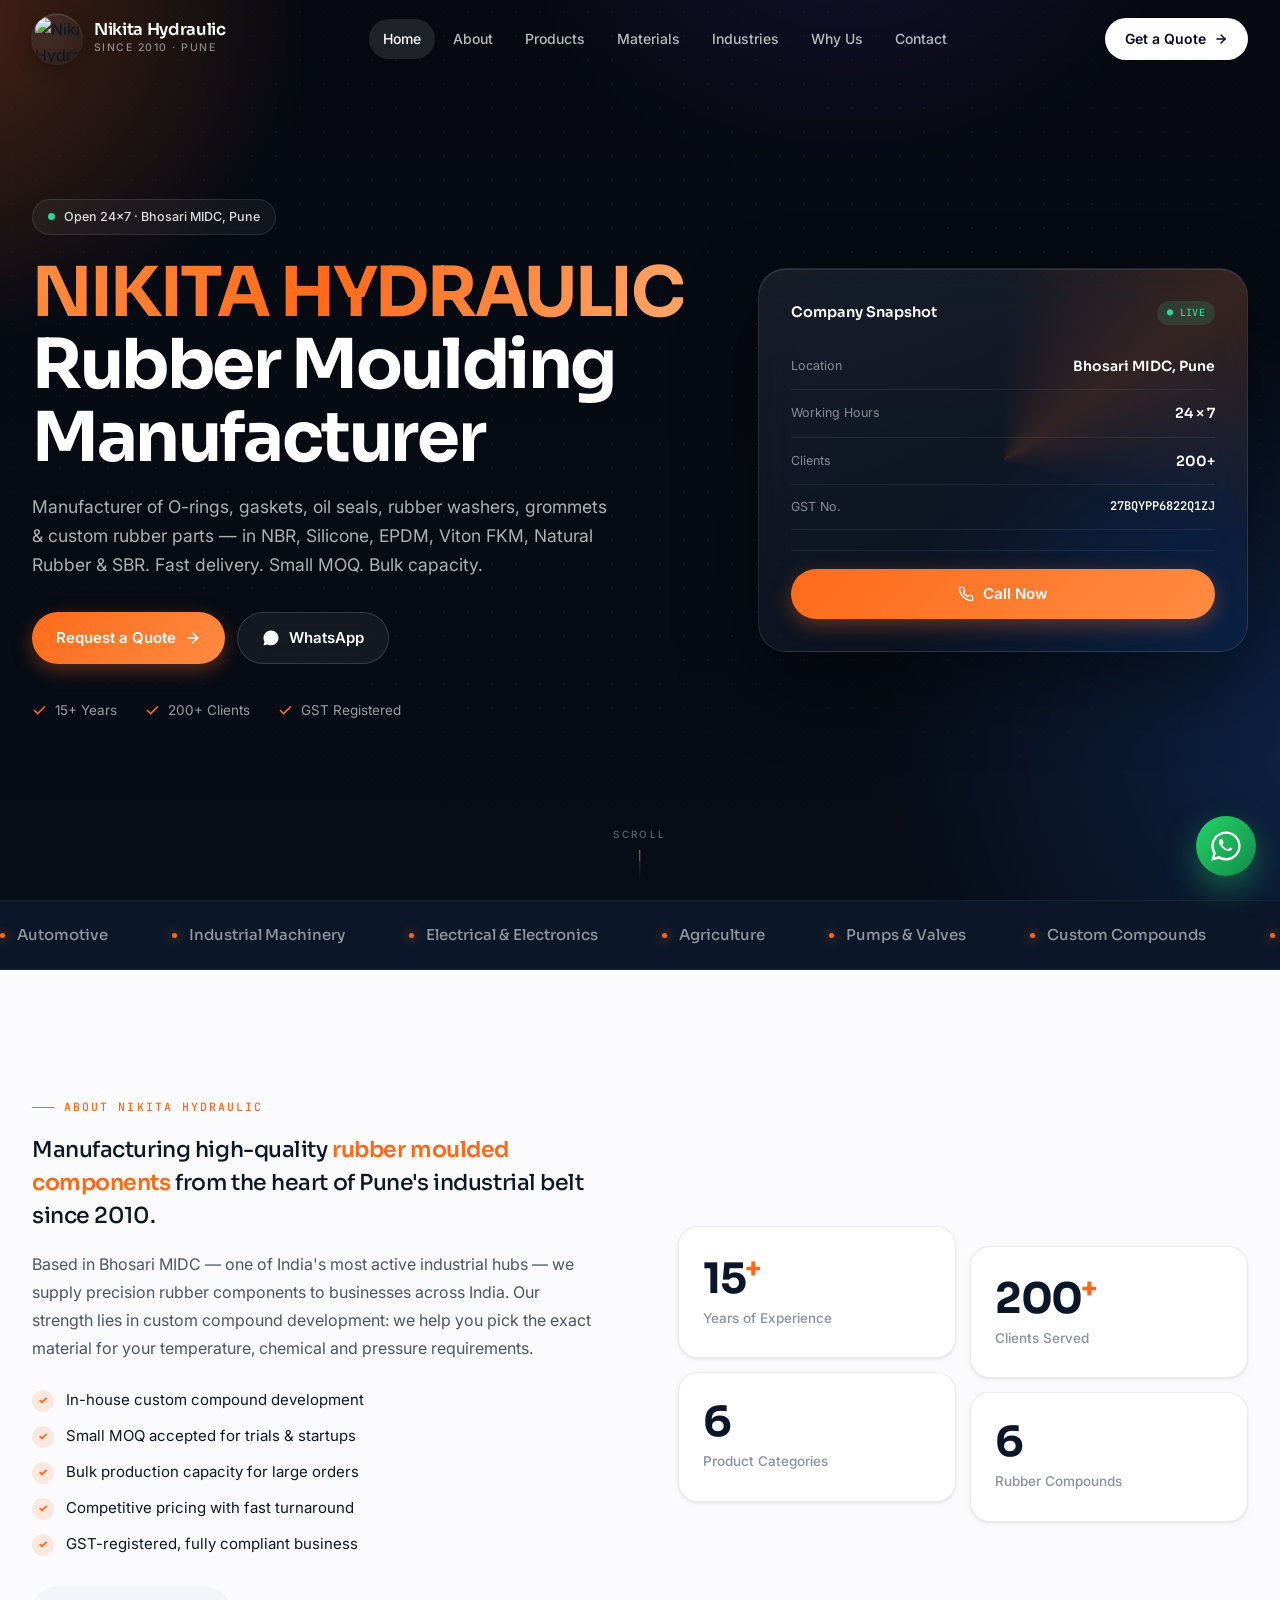
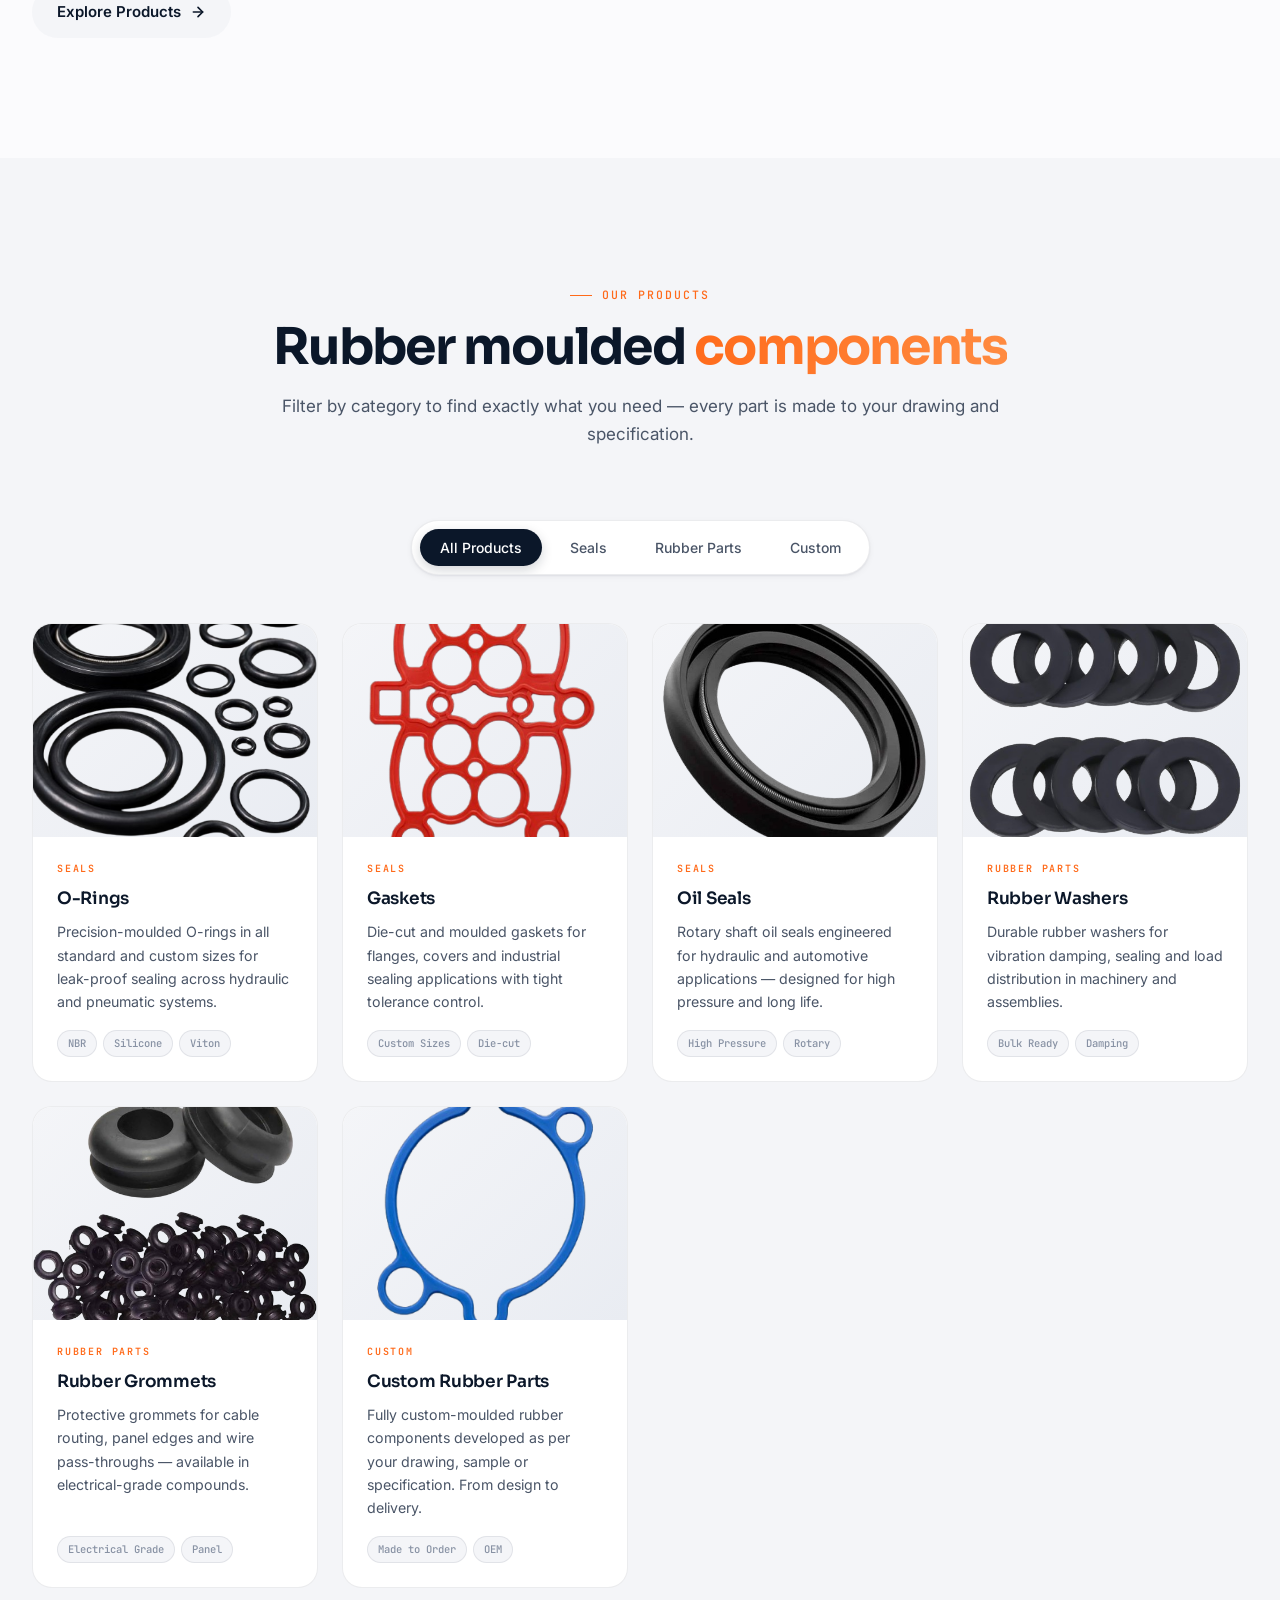
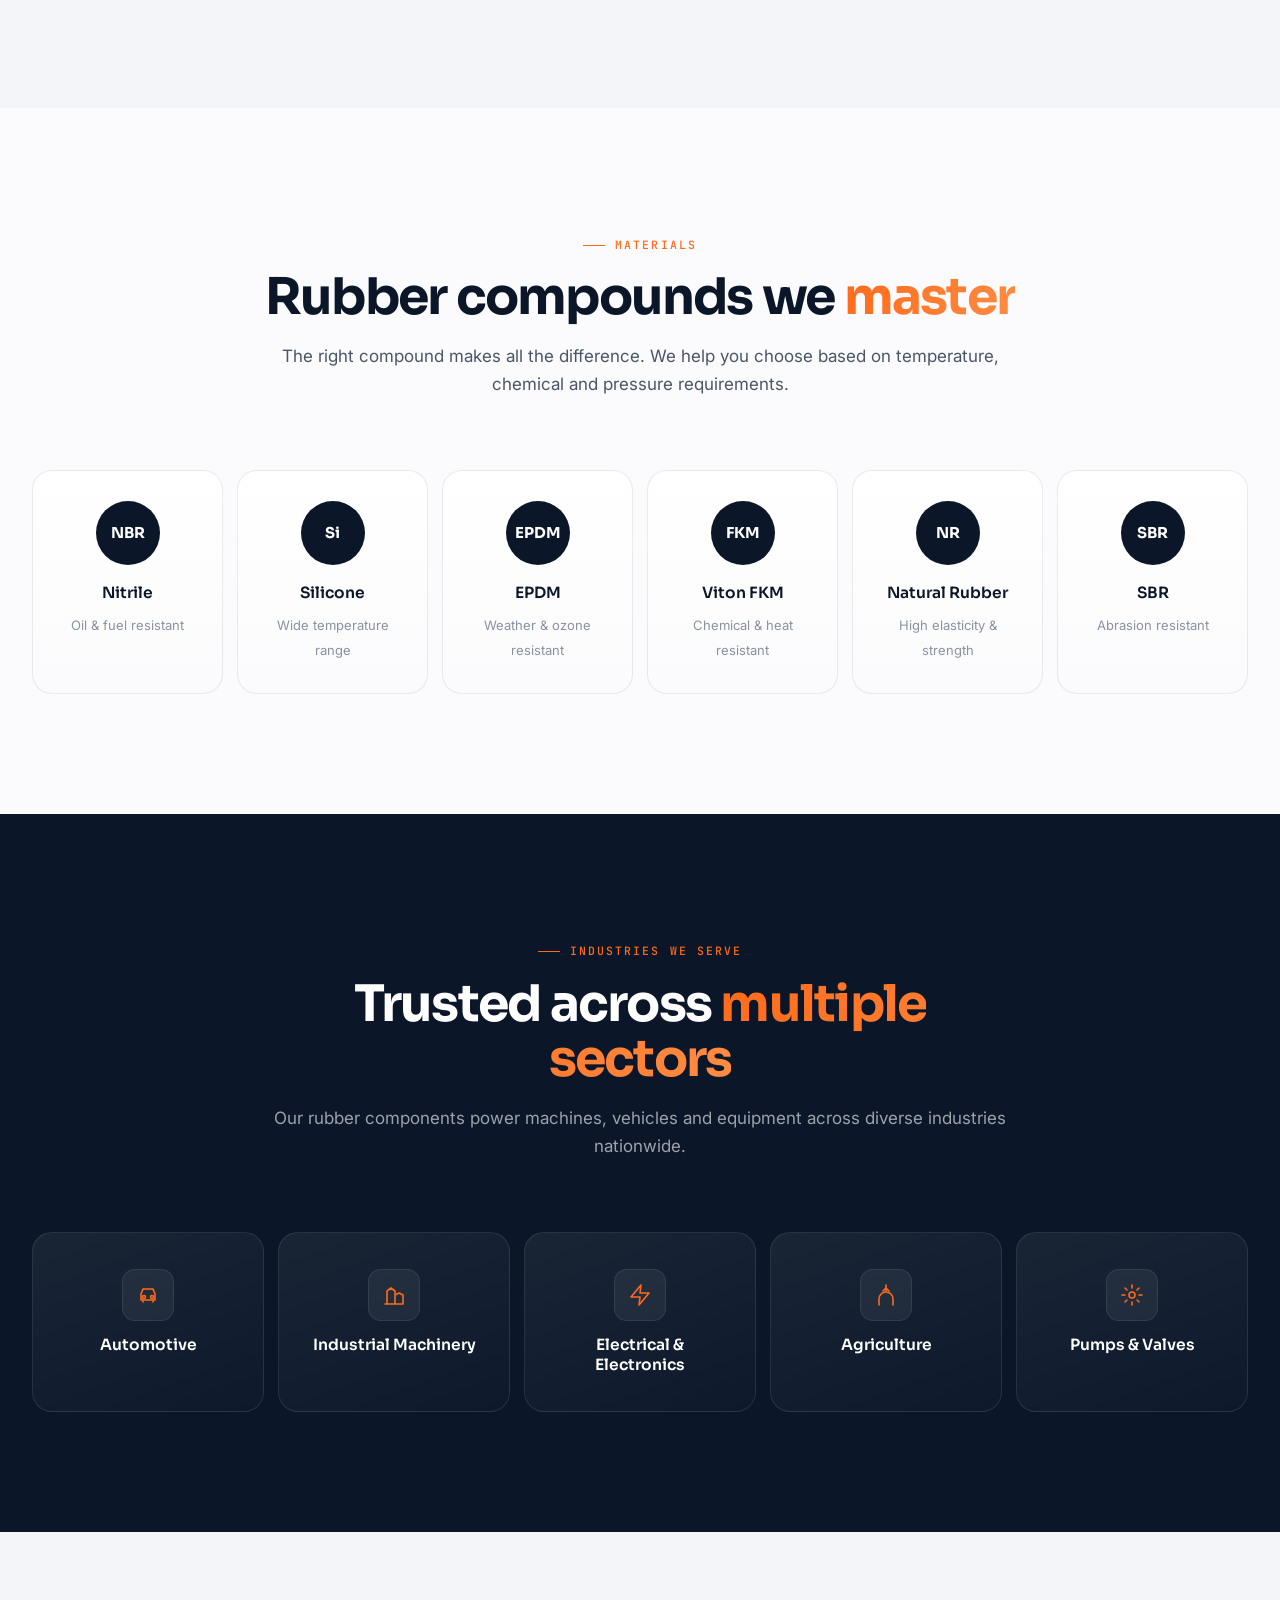
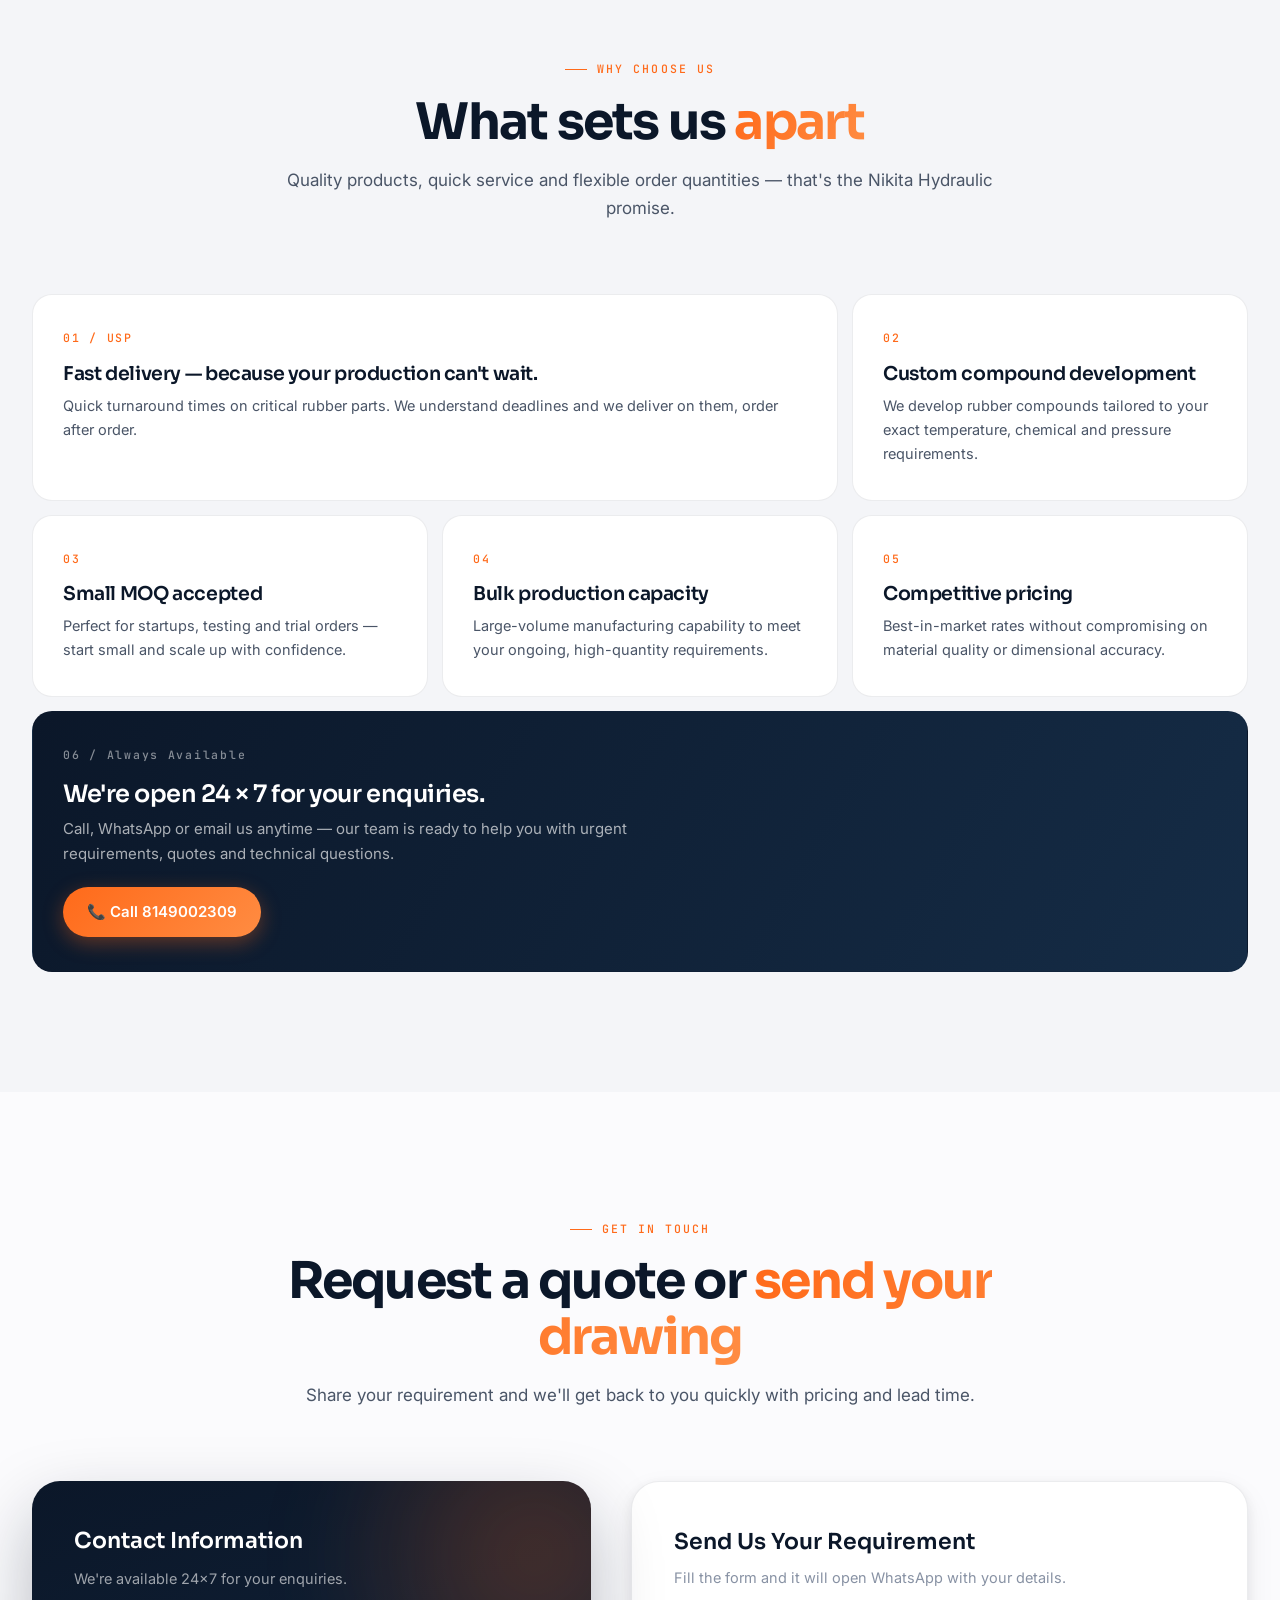
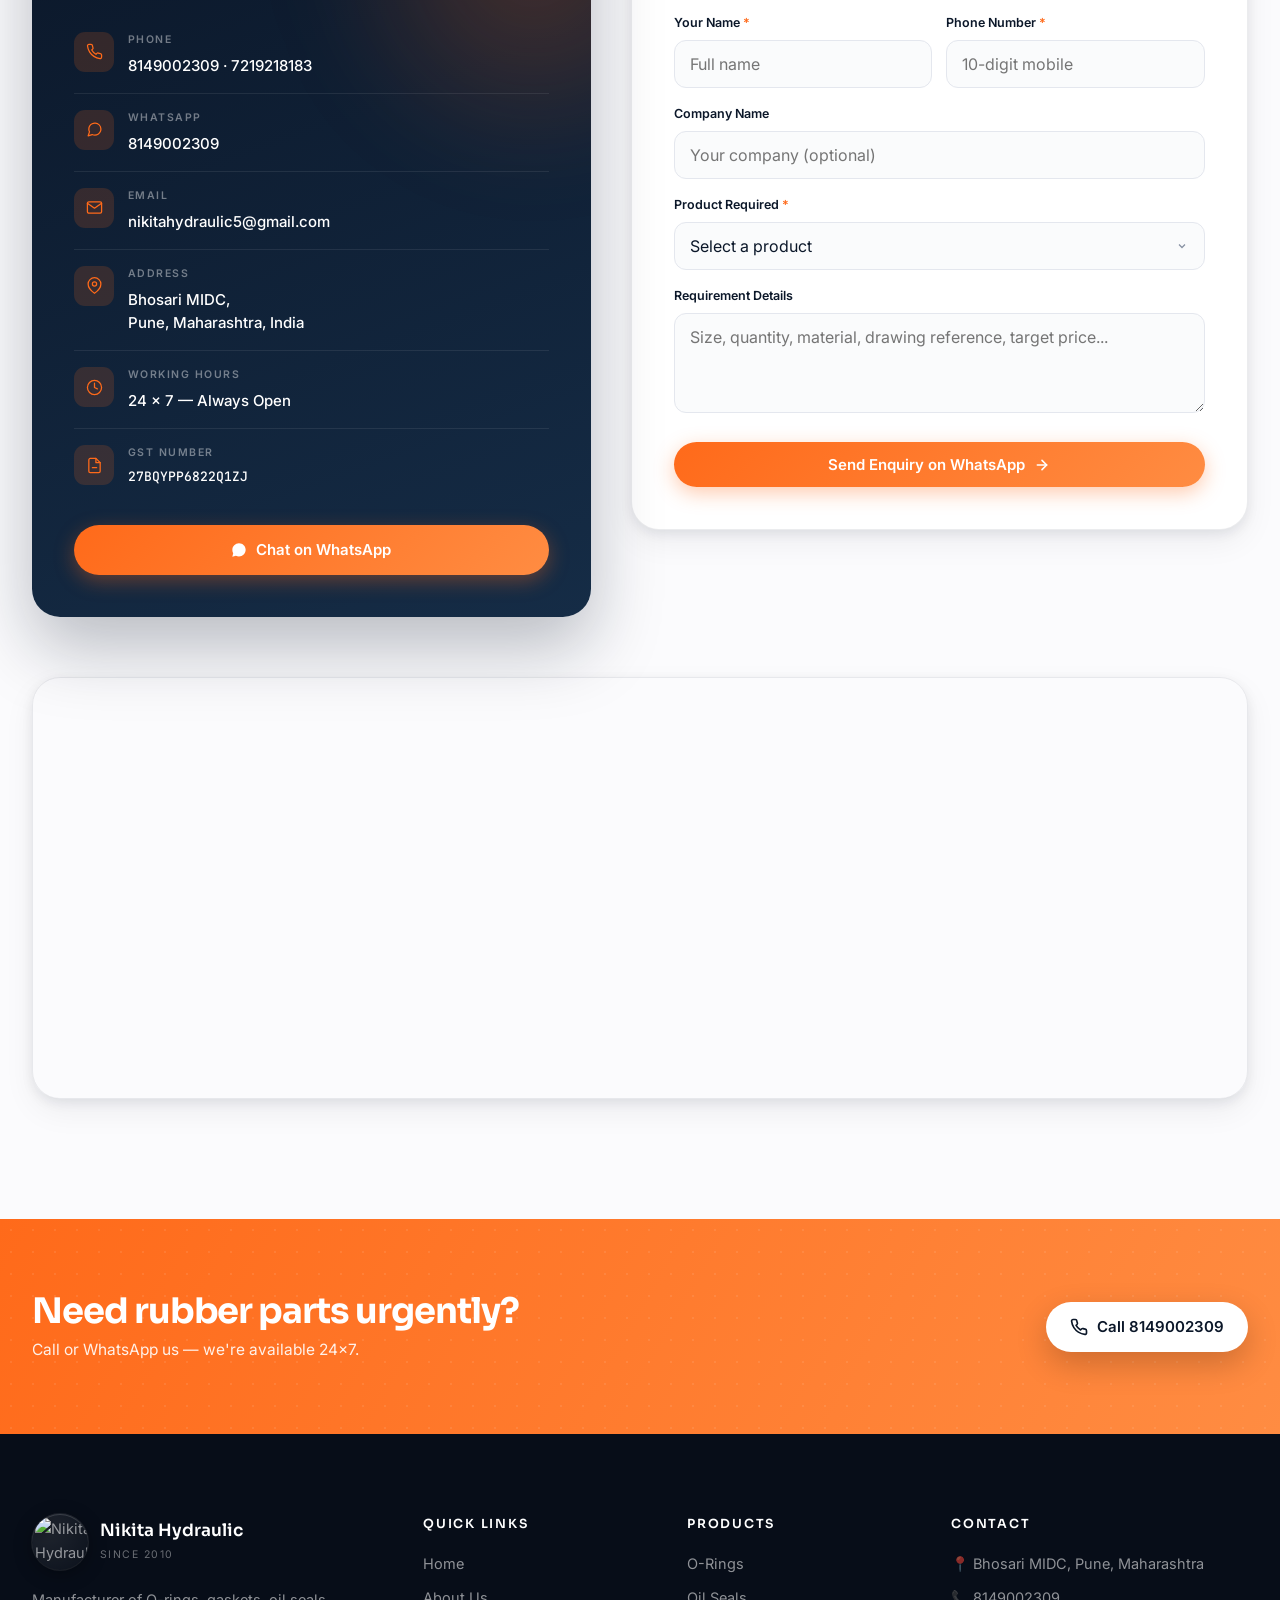
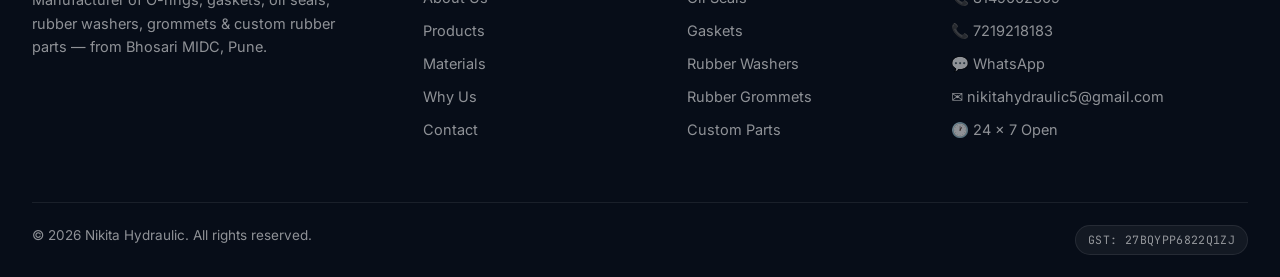
==== commit 941c723d: "Update index.html" ====
--- a/index.html
+++ b/index.html
@@ -6,21 +6,26 @@
 <meta name="theme-color" content="#0b1729" />
 <title>Nikita Hydraulic — Rubber Moulding Manufacturer | Bhosari MIDC, Pune</title>
 <meta name="description" content="Nikita Hydraulic — Rubber Moulding Manufacturer of O-rings, gaskets, oil seals, rubber washers, grommets & custom rubber parts. Bhosari MIDC, Pune. 24×7." />
+
 <link rel="icon" type="image/png" href="logo.png" />
 <link rel="apple-touch-icon" href="logo.png" />
+
 <link rel="preconnect" href="https://fonts.googleapis.com">
 <link rel="preconnect" href="https://fonts.gstatic.com" crossorigin>
-<link href="https://fonts.googleapis.com/css2?family=Sora:wght@300;400;500;600;700;800&family=Inter:wght@300;400;500;600;700&family=JetBrains+Mono:wght@400;500;600&family=Noto+Sans+Devanagari:wght@400;500;600;700&display=swap" rel="stylesheet">
+<link href="https://fonts.googleapis.com/css2?family=Sora:wght@300;400;500;600;700;800&family=Inter:wght@300;400;500;600;700&family=JetBrains+Mono:wght@400;500;600&display=swap" rel="stylesheet">
 
 <style>
+/* ============================================================
+   TOKENS
+============================================================ */
 :root{
   --ink:#070d18;--navy:#0b1729;--navy-3:#152c46;
   --accent:#ff6a1a;--accent-soft:rgba(255,106,26,.12);--accent-glow:rgba(255,106,26,.35);
   --paper:#fbfbfd;--paper-2:#f4f5f8;
   --t-1:#0b1729;--t-2:#4a5567;--t-3:#8892a4;
   --line-dark:rgba(11,23,41,.08);
-  --f-display:'Sora','Noto Sans Devanagari',system-ui,-apple-system,sans-serif;
-  --f-body:'Inter','Noto Sans Devanagari',system-ui,-apple-system,sans-serif;
+  --f-display:'Sora',system-ui,-apple-system,sans-serif;
+  --f-body:'Inter',system-ui,-apple-system,sans-serif;
   --f-mono:'JetBrains Mono',monospace;
   --r-lg:20px;--r-xl:28px;--r-pill:999px;
   --sh-sm:0 1px 2px rgba(11,23,41,.06),0 2px 6px rgba(11,23,41,.05);
@@ -30,9 +35,18 @@
   --vh:100vh;
 }
 @supports (height:100dvh){:root{--vh:100dvh}}
+
+/* ============================================================
+   RESET & BASE
+============================================================ */
 *,*::before,*::after{margin:0;padding:0;box-sizing:border-box}
 html{scroll-behavior:smooth;-webkit-text-size-adjust:100%;text-size-adjust:100%;-webkit-tap-highlight-color:transparent}
-body{font-family:var(--f-body);background:var(--paper);color:var(--t-1);line-height:1.6;font-size:16px;-webkit-font-smoothing:antialiased;-moz-osx-font-smoothing:grayscale;overflow-x:hidden;width:100%;position:relative}
+body{
+  font-family:var(--f-body);background:var(--paper);color:var(--t-1);
+  line-height:1.6;font-size:16px;
+  -webkit-font-smoothing:antialiased;-moz-osx-font-smoothing:grayscale;
+  overflow-x:hidden;width:100%;position:relative;
+}
 img{max-width:100%;height:auto;display:block}
 a{color:inherit;text-decoration:none}
 button{font-family:inherit;border:none;background:none;cursor:pointer;color:inherit}
@@ -45,6 +59,9 @@
 :focus-visible{outline:2px solid var(--accent);outline-offset:3px;border-radius:6px}
 .wrap{width:100%;max-width:1280px;margin-inline:auto;padding-inline:clamp(16px,4vw,32px)}
 
+/* ============================================================
+   LOADER
+============================================================ */
 #loader{position:fixed;inset:0;z-index:9999;background:var(--ink);display:grid;place-items:center;transition:opacity .7s var(--ease),visibility .7s}
 #loader.done{opacity:0;visibility:hidden;pointer-events:none}
 .load-mark{display:flex;flex-direction:column;align-items:center;gap:16px}
@@ -56,11 +73,22 @@
 .load-dots span:nth-child(3){animation-delay:.3s}
 @keyframes loadDot{0%,80%,100%{transform:scale(.5);opacity:.3}40%{transform:scale(1);opacity:1}}
 
+/* ============================================================
+   NAV
+============================================================ */
 .nav-wrap{position:fixed;top:0;left:0;right:0;z-index:1000;padding:14px 0;transition:padding .35s var(--ease),background .35s var(--ease),backdrop-filter .35s}
-.nav-wrap.scrolled{padding:8px 0;background:rgba(11,23,41,.82);backdrop-filter:blur(20px) saturate(180%);-webkit-backdrop-filter:blur(20px) saturate(180%);border-bottom:1px solid rgba(255,255,255,.06)}
-.nav{display:flex;align-items:center;justify-content:space-between;gap:12px}
+.nav-wrap.scrolled{padding:8px 0;background:rgba(11,23,41,.78);backdrop-filter:blur(20px) saturate(180%);-webkit-backdrop-filter:blur(20px) saturate(180%);border-bottom:1px solid rgba(255,255,255,.06)}
+.nav{display:flex;align-items:center;justify-content:space-between;gap:16px}
 .brand{display:flex;align-items:center;gap:12px;min-width:0;flex-shrink:1}
-.brand-mark{width:clamp(40px,10vw,50px);height:clamp(40px,10vw,50px);border-radius:50%;flex-shrink:0;background:radial-gradient(circle at 30% 30%,rgba(255,255,255,.10),rgba(255,255,255,.02));display:grid;place-items:center;box-shadow:0 4px 18px rgba(0,0,0,.35),0 0 0 1px rgba(255,255,255,.1),inset 0 1px 0 rgba(255,255,255,.15);overflow:hidden;padding:3px;transition:transform .4s var(--ease),box-shadow .4s var(--ease)}
+.brand-mark{
+  width:clamp(40px,10vw,50px);height:clamp(40px,10vw,50px);
+  border-radius:50%;flex-shrink:0;
+  background:radial-gradient(circle at 30% 30%,rgba(255,255,255,.10),rgba(255,255,255,.02));
+  display:grid;place-items:center;
+  box-shadow:0 4px 18px rgba(0,0,0,.35),0 0 0 1px rgba(255,255,255,.1),inset 0 1px 0 rgba(255,255,255,.15);
+  overflow:hidden;padding:3px;
+  transition:transform .4s var(--ease),box-shadow .4s var(--ease);
+}
 .brand-mark img{width:100%;height:100%;object-fit:contain;filter:drop-shadow(0 2px 6px rgba(0,0,0,.35))}
 .brand:hover .brand-mark{transform:scale(1.06) rotate(-3deg);box-shadow:0 8px 26px rgba(255,106,26,.4),0 0 0 1px rgba(255,106,26,.5),inset 0 1px 0 rgba(255,255,255,.18)}
 .brand-txt{min-width:0}
@@ -71,28 +99,10 @@
 .menu a{padding:9px 14px;font-size:14px;font-weight:500;color:rgba(255,255,255,.72);border-radius:var(--r-pill);transition:all .25s var(--ease);white-space:nowrap}
 .menu a:hover{color:#fff;background:rgba(255,255,255,.06)}
 .menu a.active{color:#fff;background:rgba(255,255,255,.1)}
-.nav-right{display:flex;align-items:center;gap:8px;flex-shrink:0}
-.nav-cta{display:inline-flex;align-items:center;gap:8px;padding:10px 20px;border-radius:var(--r-pill);background:#fff;color:var(--ink);font-weight:600;font-size:14px;transition:all .3s var(--ease);white-space:nowrap}
+.nav-cta{display:inline-flex;align-items:center;gap:8px;padding:10px 20px;border-radius:var(--r-pill);background:#fff;color:var(--ink);font-weight:600;font-size:14px;transition:all .3s var(--ease);white-space:nowrap;flex-shrink:0}
 .nav-cta:hover{background:var(--accent);color:#fff;box-shadow:0 8px 30px var(--accent-glow)}
 .nav-cta svg{width:14px;height:14px;transition:transform .3s var(--ease)}
 .nav-cta:hover svg{transform:translateX(3px)}
-
-.lang-switch{position:relative}
-.lang-btn{display:inline-flex;align-items:center;gap:7px;padding:9px 13px;border-radius:var(--r-pill);background:rgba(255,255,255,.08);border:1px solid rgba(255,255,255,.15);color:#fff;font-size:13px;font-weight:600;transition:all .25s var(--ease);white-space:nowrap}
-.lang-btn:hover{background:rgba(255,255,255,.15);border-color:rgba(255,255,255,.28)}
-.lang-btn .globe{width:14px;height:14px;flex-shrink:0}
-.lang-btn .chev{width:10px;height:10px;transition:transform .3s var(--ease);flex-shrink:0;opacity:.7}
-.lang-switch.open .lang-btn{background:var(--accent);border-color:var(--accent)}
-.lang-switch.open .lang-btn .chev{transform:rotate(180deg)}
-.lang-label{display:inline-block;min-width:22px;text-align:center;font-family:var(--f-mono);letter-spacing:.03em}
-.lang-menu{position:absolute;top:calc(100% + 8px);right:0;background:#fff;border-radius:14px;padding:6px;box-shadow:0 12px 40px rgba(0,0,0,.18),0 0 0 1px rgba(11,23,41,.06);min-width:170px;opacity:0;visibility:hidden;transform:translateY(-6px);transition:all .25s var(--ease);z-index:1100}
-.lang-switch.open .lang-menu{opacity:1;visibility:visible;transform:none}
-.lang-menu button{display:flex;align-items:center;justify-content:space-between;gap:12px;width:100%;padding:11px 14px;text-align:left;font-size:14px;color:var(--navy);border-radius:10px;transition:background .2s;font-weight:500;font-family:var(--f-body)}
-.lang-menu button .check{width:14px;height:14px;opacity:0;color:#fff;flex-shrink:0}
-.lang-menu button:hover{background:var(--paper-2)}
-.lang-menu button.active{background:var(--navy);color:#fff}
-.lang-menu button.active .check{opacity:1}
-
 .burger{display:none;width:40px;height:40px;border-radius:10px;background:rgba(255,255,255,.08);position:relative;flex-shrink:0}
 .burger span{position:absolute;left:11px;width:18px;height:1.8px;background:#fff;border-radius:2px;transition:.35s var(--ease)}
 .burger span:nth-child(1){top:14px}.burger span:nth-child(2){top:19px}.burger span:nth-child(3){top:24px}
@@ -100,28 +110,64 @@
 .burger.on span:nth-child(2){opacity:0}
 .burger.on span:nth-child(3){top:19px;transform:rotate(-45deg)}
 
-.drawer{position:fixed;top:0;right:0;bottom:0;width:min(340px,88vw);max-width:100%;z-index:999;background:var(--navy);padding:90px 26px 34px;transform:translateX(100%);transition:transform .45s var(--ease);display:flex;flex-direction:column;gap:2px;overflow-y:auto;-webkit-overflow-scrolling:touch}
+.drawer{
+  position:fixed;top:0;right:0;bottom:0;
+  width:min(340px,88vw);max-width:100%;
+  z-index:999;background:var(--navy);
+  padding:90px 26px 34px;
+  transform:translateX(100%);transition:transform .45s var(--ease);
+  display:flex;flex-direction:column;gap:2px;overflow-y:auto;
+  -webkit-overflow-scrolling:touch;
+}
 .drawer.open{transform:none}
-.drawer > a{padding:15px 0;color:rgba(255,255,255,.78);font-size:16px;font-weight:500;border-bottom:1px solid rgba(255,255,255,.07);transition:color .25s}
-.drawer > a:hover{color:var(--accent)}
-.drawer .drawer-lang{margin-top:16px;display:flex;gap:8px;flex-wrap:wrap}
-.drawer .drawer-lang button{padding:9px 16px;border-radius:var(--r-pill);background:rgba(255,255,255,.06);border:1px solid rgba(255,255,255,.12);color:rgba(255,255,255,.75);font-size:13px;font-weight:500;transition:all .25s}
-.drawer .drawer-lang button.active{background:var(--accent);color:#fff;border-color:var(--accent)}
-.drawer .drawer-cta{margin-top:20px;padding:15px;border-radius:var(--r-pill);text-align:center;background:var(--accent);color:#fff;font-weight:600;border:none}
-
-.hero{position:relative;min-height:var(--vh);display:flex;align-items:center;background:var(--ink);overflow:hidden;padding:calc(80px + env(safe-area-inset-top)) 0 60px;isolation:isolate}
+.drawer a{padding:15px 0;color:rgba(255,255,255,.78);font-size:16px;font-weight:500;border-bottom:1px solid rgba(255,255,255,.07);transition:color .25s}
+.drawer a:hover,.drawer a:active{color:var(--accent)}
+.drawer .drawer-cta{margin-top:22px;padding:15px;border-radius:var(--r-pill);text-align:center;background:var(--accent);color:#fff;font-weight:600;border:none}
+
+/* ============================================================
+   HERO
+============================================================ */
+.hero{
+  position:relative;min-height:var(--vh);
+  display:flex;align-items:center;
+  background:var(--ink);overflow:hidden;
+  padding:calc(80px + env(safe-area-inset-top)) 0 60px;
+  isolation:isolate;
+}
 .hero-bg{position:absolute;inset:0;z-index:-1;overflow:hidden}
-.hero-bg::before{content:"";position:absolute;inset:-30%;background:radial-gradient(700px 600px at 15% 20%,rgba(255,106,26,.28),transparent 55%),radial-gradient(800px 700px at 85% 70%,rgba(30,90,180,.32),transparent 60%),radial-gradient(600px 500px at 60% 10%,rgba(120,60,220,.16),transparent 60%),linear-gradient(180deg,#05080f 0%,#070d18 100%);animation:heroDrift 22s ease-in-out infinite alternate;filter:blur(6px)}
+.hero-bg::before{
+  content:"";position:absolute;inset:-30%;
+  background:
+    radial-gradient(700px 600px at 15% 20%,rgba(255,106,26,.28),transparent 55%),
+    radial-gradient(800px 700px at 85% 70%,rgba(30,90,180,.32),transparent 60%),
+    radial-gradient(600px 500px at 60% 10%,rgba(120,60,220,.16),transparent 60%),
+    linear-gradient(180deg,#05080f 0%,#070d18 100%);
+  animation:heroDrift 22s ease-in-out infinite alternate;filter:blur(6px);
+}
 @keyframes heroDrift{0%{transform:translate(0,0) scale(1)}100%{transform:translate(3%,-2%) scale(1.08)}}
 .hero-bg::after{content:"";position:absolute;inset:0;background-image:radial-gradient(rgba(255,255,255,.055) 1px,transparent 1px);background-size:24px 24px;mask-image:radial-gradient(ellipse 70% 60% at 50% 40%,#000 40%,transparent 100%);-webkit-mask-image:radial-gradient(ellipse 70% 60% at 50% 40%,#000 40%,transparent 100%)}
+
 .hero-grid{display:grid;grid-template-columns:minmax(0,1.15fr) minmax(0,.85fr);gap:clamp(32px,5vw,64px);align-items:center;width:100%}
+
 .chip{display:inline-flex;align-items:center;gap:9px;padding:7px 15px;border-radius:var(--r-pill);background:rgba(255,255,255,.05);border:1px solid rgba(255,255,255,.1);color:rgba(255,255,255,.85);font-size:clamp(11px,2.8vw,12.5px);font-weight:500;backdrop-filter:blur(10px);max-width:100%}
 .chip .live{width:7px;height:7px;border-radius:50%;background:#34d399;box-shadow:0 0 0 0 rgba(52,211,153,.6);animation:live 2s infinite;flex-shrink:0}
 @keyframes live{0%,100%{box-shadow:0 0 0 0 rgba(52,211,153,.5)}70%{box-shadow:0 0 0 8px rgba(52,211,153,0)}}
-.hero h1{font-family:var(--f-display);font-size:clamp(1.7rem,7vw,4.3rem);font-weight:700;line-height:1.1;letter-spacing:-.03em;color:#fff;margin:22px 0 18px;max-width:820px;word-break:break-word}
-.hero h1 em{font-style:normal;background:linear-gradient(110deg,#ff8c42 0%,#ff6a1a 45%,#ffa76a 100%);-webkit-background-clip:text;background-clip:text;color:transparent}
+
+.hero h1{
+  font-family:var(--f-display);
+  font-size:clamp(1.7rem,7vw,4.3rem);
+  font-weight:700;line-height:1.06;letter-spacing:-.035em;
+  color:#fff;margin:22px 0 18px;max-width:820px;
+  word-break:break-word;
+}
+.hero h1 em{
+  font-style:normal;
+  background:linear-gradient(110deg,#ff8c42 0%,#ff6a1a 45%,#ffa76a 100%);
+  -webkit-background-clip:text;background-clip:text;color:transparent;
+}
 .hero-sub{font-size:clamp(14.5px,3.6vw,17.5px);color:rgba(255,255,255,.68);max-width:580px;line-height:1.65;margin-bottom:32px}
 .hero-btns{display:flex;gap:12px;flex-wrap:wrap;margin-bottom:36px}
+
 .btn{display:inline-flex;align-items:center;justify-content:center;gap:9px;padding:13px 24px;border-radius:var(--r-pill);font-weight:600;font-size:clamp(13.5px,3.4vw,15px);transition:all .3s var(--ease);position:relative;overflow:hidden;white-space:nowrap;max-width:100%}
 .btn svg{width:16px;height:16px;transition:transform .3s var(--ease);flex-shrink:0}
 .btn:hover svg{transform:translateX(3px)}
@@ -129,11 +175,14 @@
 .btn-primary::before{content:"";position:absolute;inset:0;background:linear-gradient(120deg,transparent 30%,rgba(255,255,255,.25) 50%,transparent 70%);transform:translateX(-100%);transition:transform .7s var(--ease)}
 .btn-primary:hover::before{transform:translateX(100%)}
 .btn-primary:hover{transform:translateY(-2px);box-shadow:0 12px 32px rgba(255,106,26,.5)}
+.btn-primary:active{transform:translateY(0)}
 .btn-glass{background:rgba(255,255,255,.06);color:#fff;border:1px solid rgba(255,255,255,.15);backdrop-filter:blur(10px)}
 .btn-glass:hover{background:rgba(255,255,255,.12);border-color:rgba(255,255,255,.3);transform:translateY(-2px)}
+
 .hero-mini{display:flex;gap:20px 28px;flex-wrap:wrap}
 .hero-mini div{display:flex;align-items:center;gap:8px;font-size:clamp(12px,3vw,13.5px);color:rgba(255,255,255,.6)}
 .hero-mini svg{width:15px;height:15px;color:var(--accent);flex-shrink:0}
+
 .hero-card{background:linear-gradient(160deg,rgba(255,255,255,.08),rgba(255,255,255,.02));border:1px solid rgba(255,255,255,.1);border-radius:var(--r-xl);padding:clamp(22px,4vw,32px);backdrop-filter:blur(24px) saturate(160%);-webkit-backdrop-filter:blur(24px) saturate(160%);box-shadow:0 30px 80px rgba(0,0,0,.4),inset 0 1px 0 rgba(255,255,255,.1);position:relative;overflow:hidden;width:100%;max-width:520px}
 .hero-card::before{content:"";position:absolute;top:-50%;right:-50%;width:200%;height:200%;background:conic-gradient(from 0deg,transparent,rgba(255,106,26,.15),transparent 30%);animation:rotate 8s linear infinite;pointer-events:none}
 @keyframes rotate{to{transform:rotate(360deg)}}
@@ -148,11 +197,15 @@
 .hc-row .v.mono{font-family:var(--f-mono);font-size:12px}
 .hc-cta{margin-top:20px;padding-top:18px;border-top:1px solid rgba(255,255,255,.07)}
 .hc-cta .btn{width:100%}
+
 .scroll-cue{position:absolute;left:50%;bottom:22px;transform:translateX(-50%);display:flex;flex-direction:column;align-items:center;gap:8px;color:rgba(255,255,255,.35);font-size:10px;letter-spacing:.24em;text-transform:uppercase;font-weight:500}
 .scroll-cue .bar{width:1px;height:28px;background:linear-gradient(to bottom,rgba(255,255,255,.3),transparent);position:relative;overflow:hidden}
 .scroll-cue .bar::after{content:"";position:absolute;top:0;left:0;width:100%;height:40%;background:var(--accent);animation:scrollBar 2.2s infinite var(--ease)}
 @keyframes scrollBar{0%{top:-40%}100%{top:100%}}
 
+/* ============================================================
+   MARQUEE
+============================================================ */
 .marquee{padding:22px 0;background:var(--navy);border-top:1px solid rgba(255,255,255,.05);border-bottom:1px solid rgba(255,255,255,.05);overflow:hidden}
 .marquee-track{display:flex;gap:clamp(28px,6vw,64px);width:max-content;animation:scroll 34s linear infinite}
 .marquee:hover .marquee-track{animation-play-state:paused}
@@ -160,6 +213,9 @@
 .marquee-item{display:flex;align-items:center;gap:12px;color:rgba(255,255,255,.55);font-family:var(--f-display);font-size:clamp(13px,3vw,15px);font-weight:500;white-space:nowrap}
 .marquee-item::before{content:"";width:5px;height:5px;border-radius:50%;background:var(--accent);box-shadow:0 0 12px var(--accent);flex-shrink:0}
 
+/* ============================================================
+   SECTIONS
+============================================================ */
 .sec{padding:clamp(60px,10vw,120px) 0;position:relative}
 .sec.alt{background:var(--paper-2)}
 .sec.dark{background:var(--navy);color:#fff}
@@ -169,14 +225,19 @@
 .sec-head.center{margin-inline:auto;text-align:center}
 .tag{display:inline-flex;align-items:center;gap:10px;font-family:var(--f-mono);font-size:clamp(10.5px,2.6vw,11.5px);font-weight:500;color:var(--accent);text-transform:uppercase;letter-spacing:.18em;margin-bottom:16px}
 .tag::before{content:"";width:22px;height:1px;background:var(--accent)}
-.sec-head h2{font-family:var(--f-display);font-size:clamp(1.5rem,5.5vw,3.15rem);font-weight:700;line-height:1.2;letter-spacing:-.03em;color:var(--t-1);margin-bottom:16px}
+.sec-head h2{font-family:var(--f-display);font-size:clamp(1.5rem,5.5vw,3.15rem);font-weight:700;line-height:1.1;letter-spacing:-.035em;color:var(--t-1);margin-bottom:16px}
+.sec-head h2 em{font-style:normal;background:linear-gradient(110deg,var(--accent),#ff8c42);-webkit-background-clip:text;background-clip:text;color:transparent}
 .sec-head p{font-size:clamp(14.5px,3.6vw,17px);color:var(--t-2);line-height:1.65}
 
+/* ============================================================
+   ABOUT
+============================================================ */
 .about-grid{display:grid;grid-template-columns:1fr 1fr;gap:clamp(32px,6vw,80px);align-items:center}
-.about-lead{font-family:var(--f-display);font-size:clamp(17px,4vw,22px);font-weight:500;line-height:1.55;color:var(--t-1);margin-bottom:18px;letter-spacing:-.02em}
+.about-lead{font-family:var(--f-display);font-size:clamp(17px,4vw,22px);font-weight:500;line-height:1.5;color:var(--t-1);margin-bottom:18px;letter-spacing:-.02em}
+.about-lead em{font-style:normal;color:var(--accent);font-weight:600}
 .about-body{font-size:clamp(14.5px,3.6vw,16px);color:var(--t-2);line-height:1.75;margin-bottom:18px}
 .about-points{display:grid;gap:12px;margin:26px 0 30px}
-.about-points li{display:flex;gap:12px;align-items:flex-start;font-size:clamp(14px,3.5vw,15px);color:var(--t-1);line-height:1.6}
+.about-points li{display:flex;gap:12px;align-items:flex-start;font-size:clamp(14px,3.5vw,15px);color:var(--t-1)}
 .about-points .tick{flex-shrink:0;width:22px;height:22px;border-radius:50%;background:var(--accent-soft);color:var(--accent);display:grid;place-items:center;font-size:11px;font-weight:800;margin-top:2px}
 .stats{display:grid;grid-template-columns:1fr 1fr;gap:14px}
 .stat{background:#fff;border:1px solid var(--line-dark);border-radius:var(--r-lg);padding:clamp(20px,4vw,28px) clamp(16px,3.5vw,24px);box-shadow:var(--sh-sm);transition:all .4s var(--ease);position:relative;overflow:hidden}
@@ -188,6 +249,9 @@
 .stat span{font-size:clamp(12px,3vw,13.5px);color:var(--t-3);font-weight:500;display:block;margin-top:8px}
 .stat:nth-child(2),.stat:nth-child(4){transform:translateY(20px)}
 
+/* ============================================================
+   FILTERS
+============================================================ */
 .filter-wrap{display:flex;justify-content:center;width:100%}
 .filter-bar{display:flex;gap:8px;padding:8px;background:#fff;border-radius:var(--r-pill);border:1px solid var(--line-dark);box-shadow:var(--sh-sm);max-width:100%;overflow-x:auto;-webkit-overflow-scrolling:touch;scrollbar-width:none}
 .filter-bar::-webkit-scrollbar{display:none}
@@ -195,6 +259,9 @@
 .filter-btn:hover{color:var(--t-1);background:var(--paper-2)}
 .filter-btn.active{background:var(--navy);color:#fff;box-shadow:0 4px 12px rgba(11,23,41,.18)}
 
+/* ============================================================
+   PRODUCTS
+============================================================ */
 .grid-products{display:grid;grid-template-columns:repeat(auto-fill,minmax(min(100%,280px),1fr));gap:clamp(16px,3.5vw,24px);margin-top:clamp(32px,6vw,48px)}
 .product{background:#fff;border:1px solid var(--line-dark);border-radius:var(--r-lg);transition:all .5s var(--ease);position:relative;overflow:hidden;display:flex;flex-direction:column;min-width:0}
 .product:hover{transform:translateY(-6px);box-shadow:var(--sh-lg);border-color:rgba(255,106,26,.25)}
@@ -219,6 +286,9 @@
 @keyframes popIn{from{opacity:0;transform:scale(.94) translateY(10px)}to{opacity:1;transform:none}}
 .product.pop{animation:popIn .5s var(--ease) backwards}
 
+/* ============================================================
+   LIGHTBOX
+============================================================ */
 .lightbox{position:fixed;inset:0;z-index:2000;background:rgba(7,13,24,.94);backdrop-filter:blur(16px);-webkit-backdrop-filter:blur(16px);display:grid;place-items:center;padding:clamp(16px,4vw,40px);opacity:0;visibility:hidden;transition:opacity .4s var(--ease),visibility .4s}
 .lightbox.open{opacity:1;visibility:visible}
 .lb-img{max-width:min(1100px,92vw);max-height:75vh;border-radius:14px;box-shadow:0 40px 100px rgba(0,0,0,.6);transform:scale(.92);transition:transform .4s var(--ease);object-fit:contain}
@@ -233,6 +303,9 @@
 .lb-nav.next{right:clamp(8px,2vw,24px)}
 .lb-nav svg{width:20px;height:20px;stroke-width:2.4}
 
+/* ============================================================
+   MATERIALS
+============================================================ */
 .grid-materials{display:grid;grid-template-columns:repeat(auto-fit,minmax(min(100%,160px),1fr));gap:14px}
 .material{background:linear-gradient(180deg,#fff,var(--paper));border:1px solid var(--line-dark);border-radius:var(--r-lg);padding:clamp(22px,5vw,30px) clamp(16px,3.5vw,24px);text-align:center;transition:all .45s var(--ease);position:relative;overflow:hidden}
 .material:hover{transform:translateY(-5px);box-shadow:var(--sh-lg);border-color:rgba(255,106,26,.25)}
@@ -243,6 +316,9 @@
 .material h4{font-family:var(--f-display);font-size:clamp(14px,3.5vw,15.5px);font-weight:600;color:var(--navy);margin-bottom:6px}
 .material span{font-size:clamp(12px,3vw,13px);color:var(--t-3);line-height:1.5}
 
+/* ============================================================
+   INDUSTRIES
+============================================================ */
 .grid-industries{display:grid;grid-template-columns:repeat(auto-fit,minmax(min(100%,170px),1fr));gap:14px}
 .industry{position:relative;padding:clamp(26px,5vw,36px) clamp(18px,3.5vw,26px);border-radius:var(--r-lg);background:linear-gradient(160deg,rgba(255,255,255,.06),rgba(255,255,255,.015));border:1px solid rgba(255,255,255,.09);text-align:center;transition:all .45s var(--ease);overflow:hidden}
 .industry::before{content:"";position:absolute;inset:0;background:radial-gradient(300px 200px at 50% 100%,rgba(255,106,26,.28),transparent 65%);opacity:0;transition:opacity .5s}
@@ -254,6 +330,9 @@
 .industry:hover .ind-icon{background:var(--accent);color:#fff;transform:scale(1.06)}
 .industry h4{font-family:var(--f-display);font-size:clamp(13.5px,3.4vw,15.5px);font-weight:600;color:#fff;line-height:1.3}
 
+/* ============================================================
+   WHY (Bento)
+============================================================ */
 .bento{display:grid;grid-template-columns:repeat(6,1fr);gap:14px}
 .b-card{background:#fff;border:1px solid var(--line-dark);border-radius:var(--r-lg);padding:clamp(22px,5vw,34px) clamp(20px,4.5vw,30px);transition:all .5s var(--ease);position:relative;overflow:hidden;min-width:0}
 .b-card::before{content:"";position:absolute;top:0;left:0;right:0;height:3px;background:linear-gradient(90deg,var(--accent),transparent);transform:scaleX(0);transform-origin:left;transition:transform .55s var(--ease)}
@@ -265,12 +344,15 @@
 .b-6::before{display:none}
 .b-num{font-family:var(--f-mono);font-size:clamp(10.5px,2.6vw,11.5px);font-weight:500;color:var(--accent);letter-spacing:.15em;margin-bottom:14px}
 .b-6 .b-num{color:rgba(255,255,255,.5)}
-.b-card h4{font-family:var(--f-display);font-size:clamp(15.5px,4vw,19px);font-weight:600;color:var(--navy);letter-spacing:-.02em;margin-bottom:8px;line-height:1.35;word-wrap:break-word}
+.b-card h4{font-family:var(--f-display);font-size:clamp(15.5px,4vw,19px);font-weight:600;color:var(--navy);letter-spacing:-.02em;margin-bottom:8px;line-height:1.28;word-wrap:break-word}
 .b-6 h4{color:#fff;font-size:clamp(17px,4.5vw,24px)}
 .b-card p{font-size:clamp(13.5px,3.4vw,14.5px);color:var(--t-2);line-height:1.65}
 .b-6 p{color:rgba(255,255,255,.65);font-size:clamp(13.5px,3.5vw,15px);max-width:600px}
 .b-6 .b-cta{margin-top:20px}
 
+/* ============================================================
+   CONTACT
+============================================================ */
 .contact-grid{display:grid;grid-template-columns:minmax(0,.95fr) minmax(0,1.05fr);gap:clamp(24px,4vw,40px);align-items:start}
 .info-panel{background:linear-gradient(160deg,var(--navy),var(--navy-3));border-radius:var(--r-xl);padding:clamp(24px,5vw,42px);color:#fff;box-shadow:0 30px 70px rgba(11,23,41,.28);position:relative;overflow:hidden;min-width:0}
 .info-panel::before{content:"";position:absolute;top:-30%;right:-30%;width:80%;height:80%;background:radial-gradient(circle,rgba(255,106,26,.25),transparent 60%);filter:blur(40px);pointer-events:none}
@@ -304,14 +386,20 @@
 .map-wrap{margin-top:clamp(36px,6vw,60px);border-radius:var(--r-xl);overflow:hidden;border:1px solid var(--line-dark);box-shadow:var(--sh-md)}
 .map-wrap iframe{width:100%;height:clamp(280px,50vw,420px);border:0;display:block;filter:grayscale(.2) contrast(1.05)}
 
+/* ============================================================
+   CTA BANNER
+============================================================ */
 .cta-banner{position:relative;overflow:hidden;background:linear-gradient(120deg,var(--accent) 0%,#ff8c42 100%);color:#fff;padding:clamp(40px,8vw,72px) 0}
 .cta-banner::before{content:"";position:absolute;inset:0;background-image:radial-gradient(rgba(255,255,255,.14) 1px,transparent 1px);background-size:22px 22px;opacity:.6}
 .cta-banner .wrap{position:relative;display:flex;justify-content:space-between;align-items:center;gap:24px;flex-wrap:wrap}
-.cta-banner h3{font-family:var(--f-display);font-size:clamp(1.3rem,4.5vw,2.2rem);font-weight:700;letter-spacing:-.03em;line-height:1.2;margin-bottom:6px}
+.cta-banner h3{font-family:var(--f-display);font-size:clamp(1.3rem,4.5vw,2.2rem);font-weight:700;letter-spacing:-.03em;line-height:1.15;margin-bottom:6px}
 .cta-banner p{color:rgba(255,255,255,.9);font-size:clamp(13.5px,3.5vw,15.5px)}
 .cta-banner .btn{background:#fff;color:var(--navy);box-shadow:0 12px 32px rgba(0,0,0,.2)}
 .cta-banner .btn:hover{background:var(--navy);color:#fff;transform:translateY(-3px)}
 
+/* ============================================================
+   FOOTER
+============================================================ */
 footer{background:var(--ink);color:rgba(255,255,255,.55);padding:clamp(50px,8vw,80px) 0 0;font-size:clamp(13.5px,3.4vw,14.5px)}
 .foot-grid{display:grid;grid-template-columns:1.6fr 1fr 1fr 1.4fr;gap:clamp(28px,5vw,52px);padding-bottom:clamp(36px,6vw,60px);border-bottom:1px solid rgba(255,255,255,.08)}
 footer h5{font-family:var(--f-display);font-size:12.5px;font-weight:600;color:#fff;text-transform:uppercase;letter-spacing:.14em;margin-bottom:18px}
@@ -325,12 +413,29 @@
 .foot-bottom{display:flex;justify-content:space-between;gap:14px;flex-wrap:wrap;padding:22px 0;font-size:clamp(12px,3vw,13.5px)}
 .gst-badge{font-family:var(--f-mono);font-size:11.5px;padding:5px 12px;border-radius:20px;background:rgba(255,255,255,.05);border:1px solid rgba(255,255,255,.08);letter-spacing:.03em}
 
-.wa{position:fixed;right:clamp(12px,3vw,24px);z-index:900;width:clamp(52px,13vw,60px);height:clamp(52px,13vw,60px);border-radius:50%;background:linear-gradient(135deg,#25d366,#128c4a);display:grid;place-items:center;box-shadow:0 12px 32px rgba(37,211,102,.4);transition:transform .3s var(--ease);bottom:calc(clamp(12px,3vw,24px) + env(safe-area-inset-bottom))}
+/* ============================================================
+   WHATSAPP FLOAT
+============================================================ */
+.wa{
+  position:fixed;
+  right:clamp(12px,3vw,24px);bottom:clamp(12px,3vw,24px);
+  z-index:900;
+  width:clamp(52px,13vw,60px);height:clamp(52px,13vw,60px);
+  border-radius:50%;
+  background:linear-gradient(135deg,#25d366,#128c4a);
+  display:grid;place-items:center;
+  box-shadow:0 12px 32px rgba(37,211,102,.4);
+  transition:transform .3s var(--ease);
+  bottom:calc(clamp(12px,3vw,24px) + env(safe-area-inset-bottom));
+}
 .wa:hover{transform:scale(1.08) rotate(-6deg)}
 .wa svg{width:clamp(26px,6.5vw,30px);height:clamp(26px,6.5vw,30px);fill:#fff}
 .wa::after{content:"";position:absolute;inset:0;border-radius:50%;box-shadow:0 0 0 0 rgba(37,211,102,.55);animation:waPulse 2.4s infinite}
 @keyframes waPulse{0%{box-shadow:0 0 0 0 rgba(37,211,102,.55)}70%{box-shadow:0 0 0 16px rgba(37,211,102,0)}100%{box-shadow:0 0 0 0 rgba(37,211,102,0)}}
 
+/* ============================================================
+   REVEAL
+============================================================ */
 .rv{opacity:0;transform:translateY(28px);transition:opacity .9s var(--ease-out),transform .9s var(--ease-out)}
 .rv.in{opacity:1;transform:none}
 .rv[data-d="1"]{transition-delay:.08s}
@@ -339,6 +444,9 @@
 .rv[data-d="4"]{transition-delay:.32s}
 .rv[data-d="5"]{transition-delay:.4s}
 
+/* ============================================================
+   RESPONSIVE
+============================================================ */
 @media(max-width:1024px){
   .hero-grid{grid-template-columns:1fr;gap:40px}
   .hero-card{max-width:100%}
@@ -350,9 +458,9 @@
   .b-6{grid-column:span 4}
   .foot-grid{grid-template-columns:1fr 1fr;gap:36px}
 }
-@media(max-width:900px){.menu{display:none}.burger{display:block}}
 @media(max-width:768px){
-  .nav-cta{display:none}
+  .menu,.nav-cta{display:none}
+  .burger{display:block}
   .hero{padding:calc(90px + env(safe-area-inset-top)) 0 60px}
   .stats{grid-template-columns:1fr 1fr}
   .stat:nth-child(2),.stat:nth-child(4){transform:none}
@@ -364,8 +472,6 @@
   .foot-grid{grid-template-columns:1fr;gap:32px;padding-bottom:34px}
   .scroll-cue{display:none}
   .about-points{margin:22px 0 26px}
-  .lang-label{display:none}
-  .lang-btn{padding:9px 11px}
 }
 @media(max-width:480px){
   .hero h1{font-size:clamp(1.55rem,7.5vw,2rem)}
@@ -388,6 +494,7 @@
   .brand-txt span{font-size:8px}
   .brand-mark{width:38px;height:38px}
 }
+/* Reduce motion */
 @media(prefers-reduced-motion:reduce){
   *,*::before,*::after{animation-duration:.01ms!important;animation-iteration-count:1!important;transition-duration:.01ms!important}
   .rv{opacity:1;transform:none}
@@ -396,6 +503,7 @@
 </head>
 <body>
 
+<!-- LOADER -->
 <div id="loader">
   <div class="load-mark">
     <img src="logo.png" alt="Nikita Hydraulic" />
@@ -403,158 +511,134 @@
   </div>
 </div>
 
+<!-- NAV -->
 <nav class="nav-wrap" id="nav">
   <div class="wrap nav">
     <a href="#home" class="brand">
       <div class="brand-mark"><img src="logo.png" alt="Nikita Hydraulic Logo" /></div>
       <div class="brand-txt">
         <b>Nikita Hydraulic</b>
-        <span data-en="Since 2010 · Pune" data-hi="2010 से · पुणे" data-mr="2010 पासून · पुणे">Since 2010 · Pune</span>
+        <span>Since 2010 · Pune</span>
       </div>
     </a>
-    <div class="menu">
-      <a href="#home" class="active" data-en="Home" data-hi="होम" data-mr="मुख्यपृष्ठ">Home</a>
-      <a href="#about" data-en="About" data-hi="परिचय" data-mr="आमच्याबद्दल">About</a>
-      <a href="#products" data-en="Products" data-hi="उत्पाद" data-mr="उत्पादने">Products</a>
-      <a href="#materials" data-en="Materials" data-hi="सामग्री" data-mr="साहित्य">Materials</a>
-      <a href="#industries" data-en="Industries" data-hi="उद्योग" data-mr="उद्योग">Industries</a>
-      <a href="#why" data-en="Why Us" data-hi="हमें क्यों चुनें" data-mr="आम्हालाच का">Why Us</a>
-      <a href="#contact" data-en="Contact" data-hi="संपर्क" data-mr="संपर्क">Contact</a>
-    </div>
-    <div class="nav-right">
-      <div class="lang-switch" id="langSwitch">
-        <button class="lang-btn" id="langBtn" aria-label="Change language">
-          <svg class="globe" viewBox="0 0 24 24" fill="none" stroke="currentColor" stroke-width="2" stroke-linecap="round" stroke-linejoin="round"><circle cx="12" cy="12" r="10"/><line x1="2" y1="12" x2="22" y2="12"/><path d="M12 2a15.3 15.3 0 0 1 4 10 15.3 15.3 0 0 1-4 10 15.3 15.3 0 0 1-4-10 15.3 15.3 0 0 1 4-10z"/></svg>
-          <span class="lang-label" id="langLabel">EN</span>
-          <svg class="chev" viewBox="0 0 24 24" fill="none" stroke="currentColor" stroke-width="2.5" stroke-linecap="round" stroke-linejoin="round"><polyline points="6 9 12 15 18 9"/></svg>
-        </button>
-        <div class="lang-menu" id="langMenu">
-          <button data-lang="en" class="active"><span>English</span><svg class="check" viewBox="0 0 24 24" fill="none" stroke="currentColor" stroke-width="3" stroke-linecap="round" stroke-linejoin="round"><polyline points="20 6 9 17 4 12"/></svg></button>
-          <button data-lang="hi"><span>हिंदी</span><svg class="check" viewBox="0 0 24 24" fill="none" stroke="currentColor" stroke-width="3" stroke-linecap="round" stroke-linejoin="round"><polyline points="20 6 9 17 4 12"/></svg></button>
-          <button data-lang="mr"><span>मराठी</span><svg class="check" viewBox="0 0 24 24" fill="none" stroke="currentColor" stroke-width="3" stroke-linecap="round" stroke-linejoin="round"><polyline points="20 6 9 17 4 12"/></svg></button>
-        </div>
-      </div>
-      <a href="#contact" class="nav-cta">
-        <span data-en="Get a Quote" data-hi="कोटेशन लें" data-mr="कोट मिळवा">Get a Quote</span>
-        <svg viewBox="0 0 24 24" fill="none" stroke="currentColor" stroke-width="2.4" stroke-linecap="round" stroke-linejoin="round"><line x1="5" y1="12" x2="19" y2="12"/><polyline points="12 5 19 12 12 19"/></svg>
-      </a>
-      <button class="burger" id="burger" aria-label="Menu"><span></span><span></span><span></span></button>
-    </div>
+    <div class="menu" id="menu">
+      <a href="#home" class="active">Home</a>
+      <a href="#about">About</a>
+      <a href="#products">Products</a>
+      <a href="#materials">Materials</a>
+      <a href="#industries">Industries</a>
+      <a href="#why">Why Us</a>
+      <a href="#contact">Contact</a>
+    </div>
+    <a href="#contact" class="nav-cta">
+      Get a Quote
+      <svg viewBox="0 0 24 24" fill="none" stroke="currentColor" stroke-width="2.4" stroke-linecap="round" stroke-linejoin="round"><line x1="5" y1="12" x2="19" y2="12"/><polyline points="12 5 19 12 12 19"/></svg>
+    </a>
+    <button class="burger" id="burger" aria-label="Menu"><span></span><span></span><span></span></button>
   </div>
 </nav>
 
 <aside class="drawer" id="drawer">
-  <a href="#home" data-en="Home" data-hi="होम" data-mr="मुख्यपृष्ठ">Home</a>
-  <a href="#about" data-en="About" data-hi="परिचय" data-mr="आमच्याबद्दल">About</a>
-  <a href="#products" data-en="Products" data-hi="उत्पाद" data-mr="उत्पादने">Products</a>
-  <a href="#materials" data-en="Materials" data-hi="सामग्री" data-mr="साहित्य">Materials</a>
-  <a href="#industries" data-en="Industries" data-hi="उद्योग" data-mr="उद्योग">Industries</a>
-  <a href="#why" data-en="Why Us" data-hi="हमें क्यों चुनें" data-mr="आम्हालाच का">Why Us</a>
-  <a href="#contact" data-en="Contact" data-hi="संपर्क" data-mr="संपर्क">Contact</a>
-  <div class="drawer-lang">
-    <button data-lang="en" class="active">English</button>
-    <button data-lang="hi">हिंदी</button>
-    <button data-lang="mr">मराठी</button>
-  </div>
-  <a href="tel:+918149002309" class="drawer-cta">📞 8149002309</a>
+  <a href="#home">Home</a><a href="#about">About</a><a href="#products">Products</a>
+  <a href="#materials">Materials</a><a href="#industries">Industries</a>
+  <a href="#why">Why Us</a><a href="#contact">Contact</a>
+  <a href="tel:+918149002309" class="drawer-cta">📞 Call 8149002309</a>
 </aside>
 
+<!-- HERO -->
 <section class="hero" id="home">
   <div class="hero-bg"></div>
   <div class="wrap hero-grid">
     <div>
-      <div class="chip rv"><span class="live"></span><span data-en="Open 24×7 · Bhosari MIDC, Pune" data-hi="24×7 खुला · भोसरी MIDC, पुणे" data-mr="24×7 उघडे · भोसरी MIDC, पुणे">Open 24×7 · Bhosari MIDC, Pune</span></div>
-      <h1 class="rv" data-d="1"><em>NIKITA HYDRAULIC</em><br><span data-en="Rubber Moulding Manufacturer" data-hi="रबर मोल्डिंग निर्माता" data-mr="रबर मोल्डिंग उत्पादक">Rubber Moulding Manufacturer</span></h1>
-      <p class="hero-sub rv" data-d="2" data-en="Manufacturer of O-rings, gaskets, oil seals, rubber washers, grommets & custom rubber parts — in NBR, Silicone, EPDM, Viton FKM, Natural Rubber & SBR. Fast delivery. Small MOQ. Bulk capacity." data-hi="ओ-रिंग्स, गैसकेट्स, ऑयल सील्स, रबर वॉशर्स, ग्रोमेट्स और कस्टम रबर पार्ट्स के निर्माता — NBR, सिलिकॉन, EPDM, वाइटन FKM, नेचुरल रबर और SBR में। तेज़ डिलीवरी। छोटा MOQ। थोक क्षमता।" data-mr="ओ-रिंग्स, गॅस्केट्स, ऑइल सील्स, रबर वॉशर्स, ग्रोमेट्स आणि कस्टम रबर पार्ट्सचे उत्पादक — NBR, सिलिकॉन, EPDM, व्हायटन FKM, नैसर्गिक रबर आणि SBR मध्ये. झटपट डिलिव्हरी. लहान MOQ. मोठ्या प्रमाणात क्षमता.">Manufacturer of O-rings, gaskets, oil seals, rubber washers, grommets &amp; custom rubber parts.</p>
+      <div class="chip rv"><span class="live"></span> Open 24×7 · Bhosari MIDC, Pune</div>
+      <h1 class="rv" data-d="1"><em>NIKITA HYDRAULIC</em><br>Rubber Moulding Manufacturer</h1>
+      <p class="hero-sub rv" data-d="2">Manufacturer of O-rings, gaskets, oil seals, rubber washers, grommets &amp; custom rubber parts — in NBR, Silicone, EPDM, Viton FKM, Natural Rubber &amp; SBR. Fast delivery. Small MOQ. Bulk capacity.</p>
       <div class="hero-btns rv" data-d="3">
         <a href="#contact" class="btn btn-primary">
-          <span data-en="Request a Quote" data-hi="कोटेशन मांगें" data-mr="कोट विनंती करा">Request a Quote</span>
+          Request a Quote
           <svg viewBox="0 0 24 24" fill="none" stroke="currentColor" stroke-width="2.4" stroke-linecap="round" stroke-linejoin="round"><line x1="5" y1="12" x2="19" y2="12"/><polyline points="12 5 19 12 12 19"/></svg>
         </a>
         <a href="https://wa.me/918149002309?text=Hello%20Nikita%20Hydraulic%2C%20I%20need%20a%20quote." target="_blank" rel="noopener" class="btn btn-glass">
           <svg viewBox="0 0 24 24" fill="currentColor" style="width:18px;height:18px"><path d="M17.5 14.4c-.3-.1-1.7-.8-2-.9-.3-.1-.4-.1-.6.1-.2.3-.7.9-.9 1.1-.2.2-.3.2-.6.1-.3-.1-1.2-.4-2.3-1.4-.8-.8-1.4-1.7-1.6-2-.2-.3 0-.4.1-.6l.4-.5c.1-.2.1-.3.2-.5.1-.2 0-.3 0-.5s-.6-1.5-.9-2c-.2-.5-.4-.4-.6-.4h-.5c-.2 0-.5.1-.7.3-.2.2-1 .9-1 2.3 0 1.3.9 2.6 1 2.8.1.2 1.8 2.8 4.4 3.9.6.3 1.1.4 1.5.5.6.2 1.2.2 1.6.1.5-.1 1.5-.6 1.8-1.2.2-.6.2-1.1.1-1.2-.1-.1-.3-.2-.6-.3M12 2C6.5 2 2 6.5 2 12c0 1.8.5 3.4 1.3 4.9L2 22l5.3-1.4c1.4.8 3 1.2 4.7 1.2 5.5 0 10-4.5 10-10S17.5 2 12 2"/></svg>
-          <span data-en="WhatsApp" data-hi="व्हाट्सएप" data-mr="व्हॉट्सअ‍ॅप">WhatsApp</span>
+          WhatsApp
         </a>
       </div>
       <div class="hero-mini rv" data-d="4">
-        <div><svg viewBox="0 0 24 24" fill="none" stroke="currentColor" stroke-width="2.5" stroke-linecap="round" stroke-linejoin="round"><polyline points="20 6 9 17 4 12"/></svg><span data-en="15+ Years" data-hi="15+ वर्षे" data-mr="15+ वर्षे">15+ Years</span></div>
-        <div><svg viewBox="0 0 24 24" fill="none" stroke="currentColor" stroke-width="2.5" stroke-linecap="round" stroke-linejoin="round"><polyline points="20 6 9 17 4 12"/></svg><span data-en="200+ Clients" data-hi="200+ ग्राहक" data-mr="200+ ग्राहक">200+ Clients</span></div>
-        <div><svg viewBox="0 0 24 24" fill="none" stroke="currentColor" stroke-width="2.5" stroke-linecap="round" stroke-linejoin="round"><polyline points="20 6 9 17 4 12"/></svg><span data-en="GST Registered" data-hi="GST पंजीकृत" data-mr="GST नोंदणीकृत">GST Registered</span></div>
+        <div><svg viewBox="0 0 24 24" fill="none" stroke="currentColor" stroke-width="2.5" stroke-linecap="round" stroke-linejoin="round"><polyline points="20 6 9 17 4 12"/></svg>15+ Years</div>
+        <div><svg viewBox="0 0 24 24" fill="none" stroke="currentColor" stroke-width="2.5" stroke-linecap="round" stroke-linejoin="round"><polyline points="20 6 9 17 4 12"/></svg>200+ Clients</div>
+        <div><svg viewBox="0 0 24 24" fill="none" stroke="currentColor" stroke-width="2.5" stroke-linecap="round" stroke-linejoin="round"><polyline points="20 6 9 17 4 12"/></svg>GST Registered</div>
       </div>
     </div>
     <aside class="hero-card rv" data-d="2">
-      <div class="hc-head"><h3 data-en="Company Snapshot" data-hi="कंपनी सारांश" data-mr="कंपनी झलक">Company Snapshot</h3><span class="hc-badge">● LIVE</span></div>
-      <div class="hc-row"><span class="k" data-en="Location" data-hi="स्थान" data-mr="ठिकाण">Location</span><span class="v">Bhosari MIDC, Pune</span></div>
-      <div class="hc-row"><span class="k" data-en="Working Hours" data-hi="कार्य समय" data-mr="कामाचे तास">Working Hours</span><span class="v">24 × 7</span></div>
-      <div class="hc-row"><span class="k" data-en="Clients" data-hi="ग्राहक" data-mr="ग्राहक">Clients</span><span class="v">200+</span></div>
-      <div class="hc-row"><span class="k" data-en="GST No." data-hi="GST नंबर" data-mr="GST क्रमांक">GST No.</span><span class="v mono">27BQYPP6822Q1ZJ</span></div>
+      <div class="hc-head"><h3>Company Snapshot</h3><span class="hc-badge">● LIVE</span></div>
+      <div class="hc-row"><span class="k">Location</span><span class="v">Bhosari MIDC, Pune</span></div>
+      <div class="hc-row"><span class="k">Working Hours</span><span class="v">24 × 7</span></div>
+      <div class="hc-row"><span class="k">Clients</span><span class="v">200+</span></div>
+      <div class="hc-row"><span class="k">GST No.</span><span class="v mono">27BQYPP6822Q1ZJ</span></div>
       <div class="hc-cta"><a href="tel:+918149002309" class="btn btn-primary">
         <svg viewBox="0 0 24 24" fill="none" stroke="currentColor" stroke-width="2" stroke-linecap="round" stroke-linejoin="round" style="width:16px;height:16px"><path d="M22 16.92v3a2 2 0 0 1-2.18 2 19.79 19.79 0 0 1-8.63-3.07 19.5 19.5 0 0 1-6-6 19.79 19.79 0 0 1-3.07-8.67A2 2 0 0 1 4.11 2h3a2 2 0 0 1 2 1.72 12.84 12.84 0 0 0 .7 2.81 2 2 0 0 1-.45 2.11L8.09 9.91a16 16 0 0 0 6 6l1.27-1.27a2 2 0 0 1 2.11-.45 12.84 12.84 0 0 0 2.81.7A2 2 0 0 1 22 16.92z"/></svg>
-        <span data-en="Call Now" data-hi="अभी कॉल करें" data-mr="आता कॉल करा">Call Now</span>
+        Call Now
       </a></div>
     </aside>
   </div>
-  <div class="scroll-cue"><span data-en="Scroll" data-hi="स्क्रॉल" data-mr="स्क्रोल">Scroll</span><div class="bar"></div></div>
+  <div class="scroll-cue"><span>Scroll</span><div class="bar"></div></div>
 </section>
 
+<!-- MARQUEE -->
 <div class="marquee">
   <div class="marquee-track">
-    <div class="marquee-item" data-en="Automotive" data-hi="ऑटोमोटिव" data-mr="ऑटोमोटिव्ह">Automotive</div>
-    <div class="marquee-item" data-en="Industrial Machinery" data-hi="औद्योगिक मशीनरी" data-mr="औद्योगिक मशिनरी">Industrial Machinery</div>
-    <div class="marquee-item" data-en="Electrical & Electronics" data-hi="इलेक्ट्रिकल और इलेक्ट्रॉनिक्स" data-mr="इलेक्ट्रिकल आणि इलेक्ट्रॉनिक्स">Electrical &amp; Electronics</div>
-    <div class="marquee-item" data-en="Agriculture" data-hi="कृषि" data-mr="कृषी">Agriculture</div>
-    <div class="marquee-item" data-en="Pumps & Valves" data-hi="पंप और वाल्व" data-mr="पंप आणि व्हॉल्व्ह">Pumps &amp; Valves</div>
-    <div class="marquee-item" data-en="Custom Compounds" data-hi="कस्टम कंपाउंड" data-mr="कस्टम कंपाउंड">Custom Compounds</div>
-    <div class="marquee-item" data-en="Bulk Production" data-hi="थोक उत्पादन" data-mr="मोठ्या प्रमाणात उत्पादन">Bulk Production</div>
-    <div class="marquee-item" data-en="Automotive" data-hi="ऑटोमोटिव" data-mr="ऑटोमोटिव्ह">Automotive</div>
-    <div class="marquee-item" data-en="Industrial Machinery" data-hi="औद्योगिक मशीनरी" data-mr="औद्योगिक मशिनरी">Industrial Machinery</div>
-    <div class="marquee-item" data-en="Electrical & Electronics" data-hi="इलेक्ट्रिकल और इलेक्ट्रॉनिक्स" data-mr="इलेक्ट्रिकल आणि इलेक्ट्रॉनिक्स">Electrical &amp; Electronics</div>
-    <div class="marquee-item" data-en="Agriculture" data-hi="कृषि" data-mr="कृषी">Agriculture</div>
-    <div class="marquee-item" data-en="Pumps & Valves" data-hi="पंप और वाल्व" data-mr="पंप आणि व्हॉल्व्ह">Pumps &amp; Valves</div>
-    <div class="marquee-item" data-en="Custom Compounds" data-hi="कस्टम कंपाउंड" data-mr="कस्टम कंपाउंड">Custom Compounds</div>
-    <div class="marquee-item" data-en="Bulk Production" data-hi="थोक उत्पादन" data-mr="मोठ्या प्रमाणात उत्पादन">Bulk Production</div>
+    <div class="marquee-item">Automotive</div><div class="marquee-item">Industrial Machinery</div>
+    <div class="marquee-item">Electrical &amp; Electronics</div><div class="marquee-item">Agriculture</div>
+    <div class="marquee-item">Pumps &amp; Valves</div><div class="marquee-item">Custom Compounds</div>
+    <div class="marquee-item">Bulk Production</div>
+    <div class="marquee-item">Automotive</div><div class="marquee-item">Industrial Machinery</div>
+    <div class="marquee-item">Electrical &amp; Electronics</div><div class="marquee-item">Agriculture</div>
+    <div class="marquee-item">Pumps &amp; Valves</div><div class="marquee-item">Custom Compounds</div>
+    <div class="marquee-item">Bulk Production</div>
   </div>
 </div>
 
+<!-- ABOUT -->
 <section class="sec" id="about">
   <div class="wrap">
     <div class="about-grid">
       <div>
-        <span class="tag rv" data-en="About Nikita Hydraulic" data-hi="निकिता हाइड्रोलिक के बारे में" data-mr="निकिता हायड्रॉलिकबद्दल">About Nikita Hydraulic</span>
-        <p class="about-lead rv" data-d="1" data-en="Manufacturing high-quality rubber moulded components from the heart of Pune's industrial belt since 2010." data-hi="2010 से पुणे के औद्योगिक क्षेत्र के केंद्र से उच्च गुणवत्ता वाले रबर मोल्डेड कंपोनेंट्स का निर्माण।" data-mr="2010 पासून पुण्याच्या औद्योगिक पट्ट्याच्या मध्यभागातून उच्च दर्जाचे रबर मोल्डेड घटक तयार करत आहोत.">Manufacturing high-quality rubber moulded components from the heart of Pune's industrial belt since 2010.</p>
-        <p class="about-body rv" data-d="2" data-en="Based in Bhosari MIDC — one of India's most active industrial hubs — we supply precision rubber components to businesses across India. Our strength lies in custom compound development." data-hi="भोसरी MIDC में स्थित — भारत के सबसे सक्रिय औद्योगिक केंद्रों में से एक — हम पूरे भारत में व्यवसायों को सटीक रबर कंपोनेंट्स की आपूर्ति करते हैं। हमारी ताकत कस्टम कंपाउंड डेवलपमेंट में है।" data-mr="भोसरी MIDC मध्ये स्थित — भारतातील सर्वात सक्रिय औद्योगिक केंद्रांपैकी एक — आम्ही संपूर्ण भारतात व्यवसायांना अचूक रबर घटक पुरवतो. आमची ताकद कस्टम कंपाउंड डेव्हलपमेंटमध्ये आहे.">Based in Bhosari MIDC, we supply precision rubber components to businesses across India. Our strength lies in custom compound development.</p>
+        <span class="tag rv">About Nikita Hydraulic</span>
+        <p class="about-lead rv" data-d="1">Manufacturing high-quality <em>rubber moulded components</em> from the heart of Pune's industrial belt since 2010.</p>
+        <p class="about-body rv" data-d="2">Based in Bhosari MIDC — one of India's most active industrial hubs — we supply precision rubber components to businesses across India. Our strength lies in custom compound development: we help you pick the exact material for your temperature, chemical and pressure requirements.</p>
         <ul class="about-points rv" data-d="3">
-          <li><span class="tick">✓</span><span data-en="In-house custom compound development" data-hi="इन-हाउस कस्टम कंपाउंड डेवलपमेंट" data-mr="इन-हाऊस कस्टम कंपाउंड डेव्हलपमेंट">In-house custom compound development</span></li>
-          <li><span class="tick">✓</span><span data-en="Small MOQ accepted for trials & startups" data-hi="ट्रायल और स्टार्टअप के लिए छोटा MOQ स्वीकार" data-mr="चाचणी आणि स्टार्टअपसाठी लहान MOQ स्वीकार">Small MOQ accepted for trials &amp; startups</span></li>
-          <li><span class="tick">✓</span><span data-en="Bulk production capacity for large orders" data-hi="बड़े ऑर्डर के लिए थोक उत्पादन क्षमता" data-mr="मोठ्या ऑर्डरसाठी मोठ्या प्रमाणात उत्पादन क्षमता">Bulk production capacity for large orders</span></li>
-          <li><span class="tick">✓</span><span data-en="Competitive pricing with fast turnaround" data-hi="प्रतिस्पर्धी मूल्य और तेज़ टर्नअराउंड" data-mr="स्पर्धात्मक किंमत आणि झटपट टर्नअराउंड">Competitive pricing with fast turnaround</span></li>
-          <li><span class="tick">✓</span><span data-en="GST-registered, fully compliant business" data-hi="GST पंजीकृत, पूर्ण अनुपालन व्यवसाय" data-mr="GST नोंदणीकृत, पूर्ण अनुपालन व्यवसाय">GST-registered, fully compliant business</span></li>
+          <li><span class="tick">✓</span> In-house custom compound development</li>
+          <li><span class="tick">✓</span> Small MOQ accepted for trials &amp; startups</li>
+          <li><span class="tick">✓</span> Bulk production capacity for large orders</li>
+          <li><span class="tick">✓</span> Competitive pricing with fast turnaround</li>
+          <li><span class="tick">✓</span> GST-registered, fully compliant business</li>
         </ul>
-        <a href="#products" class="btn btn-glass rv" data-d="4" style="background:var(--paper-2);color:var(--navy);border-color:transparent"><span data-en="Explore Products" data-hi="उत्पाद देखें" data-mr="उत्पादने पहा">Explore Products</span> <svg viewBox="0 0 24 24" fill="none" stroke="currentColor" stroke-width="2.4" stroke-linecap="round" stroke-linejoin="round"><line x1="5" y1="12" x2="19" y2="12"/><polyline points="12 5 19 12 12 19"/></svg></a>
+        <a href="#products" class="btn btn-glass rv" data-d="4" style="background:var(--paper-2);color:var(--navy);border-color:transparent">Explore Products <svg viewBox="0 0 24 24" fill="none" stroke="currentColor" stroke-width="2.4" stroke-linecap="round" stroke-linejoin="round"><line x1="5" y1="12" x2="19" y2="12"/><polyline points="12 5 19 12 12 19"/></svg></a>
       </div>
       <div class="stats rv" data-d="2">
-        <div class="stat"><b data-count="15">0<em>+</em></b><span data-en="Years of Experience" data-hi="अनुभव के वर्ष" data-mr="अनुभवाची वर्षे">Years of Experience</span></div>
-        <div class="stat"><b data-count="200">0<em>+</em></b><span data-en="Clients Served" data-hi="सेवा किए गए ग्राहक" data-mr="सेवा केलेले ग्राहक">Clients Served</span></div>
-        <div class="stat"><b data-count="6">0</b><span data-en="Product Categories" data-hi="उत्पाद श्रेणियां" data-mr="उत्पादन श्रेणी">Product Categories</span></div>
-        <div class="stat"><b data-count="6">0</b><span data-en="Rubber Compounds" data-hi="रबर कंपाउंड" data-mr="रबर कंपाउंड">Rubber Compounds</span></div>
+        <div class="stat"><b data-count="15">0<em>+</em></b><span>Years of Experience</span></div>
+        <div class="stat"><b data-count="200">0<em>+</em></b><span>Clients Served</span></div>
+        <div class="stat"><b data-count="6">0</b><span>Product Categories</span></div>
+        <div class="stat"><b data-count="6">0</b><span>Rubber Compounds</span></div>
       </div>
     </div>
   </div>
 </section>
 
+<!-- PRODUCTS -->
 <section class="sec alt" id="products">
   <div class="wrap">
     <div class="sec-head center rv">
-      <span class="tag" style="justify-content:center" data-en="Our Products" data-hi="हमारे उत्पाद" data-mr="आमची उत्पादने">Our Products</span>
-      <h2 data-en="Rubber moulded components" data-hi="रबर मोल्डेड कंपोनेंट्स" data-mr="रबर मोल्डेड घटक">Rubber moulded components</h2>
-      <p data-en="Filter by category to find exactly what you need — every part is made to your drawing and specification." data-hi="श्रेणी से फ़िल्टर करें — हर पार्ट आपके ड्रॉइंग और विवरण के अनुसार बनाया जाता है।" data-mr="श्रेणीनुसार फिल्टर करा — प्रत्येक भाग तुमच्या ड्रॉइंग आणि तपशीलानुसार बनवला जातो.">Filter by category to find exactly what you need.</p>
+      <span class="tag" style="justify-content:center">Our Products</span>
+      <h2>Rubber moulded <em>components</em></h2>
+      <p>Filter by category to find exactly what you need — every part is made to your drawing and specification.</p>
     </div>
     <div class="filter-wrap">
       <div class="filter-bar rv">
-        <button class="filter-btn active" data-filter="all" data-en="All Products" data-hi="सभी उत्पाद" data-mr="सर्व उत्पादने">All Products</button>
-        <button class="filter-btn" data-filter="seals" data-en="Seals" data-hi="सील" data-mr="सील">Seals</button>
-        <button class="filter-btn" data-filter="rubber" data-en="Rubber Parts" data-hi="रबर पार्ट्स" data-mr="रबर भाग">Rubber Parts</button>
-        <button class="filter-btn" data-filter="custom" data-en="Custom" data-hi="कस्टम" data-mr="कस्टम">Custom</button>
+        <button class="filter-btn active" data-filter="all">All Products</button>
+        <button class="filter-btn" data-filter="seals">Seals</button>
+        <button class="filter-btn" data-filter="rubber">Rubber Parts</button>
+        <button class="filter-btn" data-filter="custom">Custom</button>
       </div>
     </div>
     <div class="grid-products" id="productGrid">
@@ -565,12 +649,7 @@
           <div class="p-overlay"><div class="p-zoom"><svg viewBox="0 0 24 24" fill="none" stroke="currentColor" stroke-linecap="round" stroke-linejoin="round"><circle cx="11" cy="11" r="8"/><line x1="21" y1="21" x2="16.65" y2="16.65"/><line x1="11" y1="8" x2="11" y2="14"/><line x1="8" y1="11" x2="14" y2="11"/></svg></div></div>
           <div class="p-icon"><svg viewBox="0 0 24 24" fill="none" stroke="currentColor" stroke-linecap="round" stroke-linejoin="round"><circle cx="12" cy="12" r="9"/><circle cx="12" cy="12" r="5"/></svg></div>
         </div>
-        <div class="p-body">
-          <div class="p-cat" data-en="Seals" data-hi="सील" data-mr="सील">Seals</div>
-          <h3 data-en="O-Rings" data-hi="ओ-रिंग्स" data-mr="ओ-रिंग्स">O-Rings</h3>
-          <p data-en="Precision-moulded O-rings in all standard and custom sizes for leak-proof sealing across hydraulic and pneumatic systems." data-hi="हाइड्रोलिक और वायवीय प्रणालियों में लीक-प्रूफ सीलिंग के लिए सभी मानक और कस्टम आकारों में सटीक मोल्डेड ओ-रिंग्स।" data-mr="हायड्रॉलिक आणि वायवीय प्रणालींमध्ये गळती-प्रतिरोधक सीलिंगसाठी सर्व मानक आणि कस्टम आकारांमध्ये अचूक मोल्डेड ओ-रिंग्स.">Precision-moulded O-rings in all standard and custom sizes for leak-proof sealing.</p>
-          <div class="p-tags"><span class="p-tag">NBR</span><span class="p-tag">Silicone</span><span class="p-tag">Viton</span></div>
-        </div>
+        <div class="p-body"><div class="p-cat">Seals</div><h3>O-Rings</h3><p>Precision-moulded O-rings in all standard and custom sizes for leak-proof sealing across hydraulic and pneumatic systems.</p><div class="p-tags"><span class="p-tag">NBR</span><span class="p-tag">Silicone</span><span class="p-tag">Viton</span></div></div>
       </article>
 
       <article class="product" data-cat="seals">
@@ -579,12 +658,7 @@
           <div class="p-overlay"><div class="p-zoom"><svg viewBox="0 0 24 24" fill="none" stroke="currentColor" stroke-linecap="round" stroke-linejoin="round"><circle cx="11" cy="11" r="8"/><line x1="21" y1="21" x2="16.65" y2="16.65"/><line x1="11" y1="8" x2="11" y2="14"/><line x1="8" y1="11" x2="14" y2="11"/></svg></div></div>
           <div class="p-icon"><svg viewBox="0 0 24 24" fill="none" stroke="currentColor" stroke-linecap="round" stroke-linejoin="round"><polygon points="12 2 22 8.5 22 15.5 12 22 2 15.5 2 8.5 12 2"/></svg></div>
         </div>
-        <div class="p-body">
-          <div class="p-cat" data-en="Seals" data-hi="सील" data-mr="सील">Seals</div>
-          <h3 data-en="Gaskets" data-hi="गैसकेट्स" data-mr="गॅस्केट्स">Gaskets</h3>
-          <p data-en="Die-cut and moulded gaskets for flanges, covers and industrial sealing applications with tight tolerance control." data-hi="फ्लैंज, कवर और औद्योगिक सीलिंग अनुप्रयोगों के लिए डाई-कट और मोल्डेड गैसकेट्स, सख्त सहनशीलता नियंत्रण के साथ।" data-mr="फ्लँज, कव्हर आणि औद्योगिक सीलिंग ऍप्लिकेशन्ससाठी डाय-कट आणि मोल्डेड गॅस्केट्स, कडक सहनशीलता नियंत्रणासह.">Die-cut and moulded gaskets for flanges, covers and industrial sealing applications.</p>
-          <div class="p-tags"><span class="p-tag" data-en="Custom Sizes" data-hi="कस्टम आकार" data-mr="कस्टम आकार">Custom Sizes</span><span class="p-tag" data-en="Die-cut" data-hi="डाई-कट" data-mr="डाय-कट">Die-cut</span></div>
-        </div>
+        <div class="p-body"><div class="p-cat">Seals</div><h3>Gaskets</h3><p>Die-cut and moulded gaskets for flanges, covers and industrial sealing applications with tight tolerance control.</p><div class="p-tags"><span class="p-tag">Custom Sizes</span><span class="p-tag">Die-cut</span></div></div>
       </article>
 
       <article class="product" data-cat="seals">
@@ -593,12 +667,7 @@
           <div class="p-overlay"><div class="p-zoom"><svg viewBox="0 0 24 24" fill="none" stroke="currentColor" stroke-linecap="round" stroke-linejoin="round"><circle cx="11" cy="11" r="8"/><line x1="21" y1="21" x2="16.65" y2="16.65"/><line x1="11" y1="8" x2="11" y2="14"/><line x1="8" y1="11" x2="14" y2="11"/></svg></div></div>
           <div class="p-icon"><svg viewBox="0 0 24 24" fill="none" stroke="currentColor" stroke-linecap="round" stroke-linejoin="round"><circle cx="12" cy="12" r="9"/><circle cx="12" cy="12" r="4"/></svg></div>
         </div>
-        <div class="p-body">
-          <div class="p-cat" data-en="Seals" data-hi="सील" data-mr="सील">Seals</div>
-          <h3 data-en="Oil Seals" data-hi="ऑयल सील्स" data-mr="ऑइल सील्स">Oil Seals</h3>
-          <p data-en="Rotary shaft oil seals engineered for hydraulic and automotive applications — designed for high pressure and long life." data-hi="हाइड्रोलिक और ऑटोमोटिव अनुप्रयोगों के लिए इंजीनियर किए गए रोटरी शाफ्ट ऑयल सील्स — उच्च दबाव और लंबे जीवन के लिए डिज़ाइन किए गए।" data-mr="हायड्रॉलिक आणि ऑटोमोटिव्ह ऍप्लिकेशन्ससाठी डिझाइन केलेले रोटरी शाफ्ट ऑइल सील्स — उच्च दाब आणि दीर्घ आयुष्यासाठी.">Rotary shaft oil seals engineered for hydraulic and automotive applications.</p>
-          <div class="p-tags"><span class="p-tag" data-en="High Pressure" data-hi="उच्च दबाव" data-mr="उच्च दाब">High Pressure</span><span class="p-tag" data-en="Rotary" data-hi="रोटरी" data-mr="रोटरी">Rotary</span></div>
-        </div>
+        <div class="p-body"><div class="p-cat">Seals</div><h3>Oil Seals</h3><p>Rotary shaft oil seals engineered for hydraulic and automotive applications — designed for high pressure and long life.</p><div class="p-tags"><span class="p-tag">High Pressure</span><span class="p-tag">Rotary</span></div></div>
       </article>
 
       <article class="product" data-cat="rubber">
@@ -607,12 +676,7 @@
           <div class="p-overlay"><div class="p-zoom"><svg viewBox="0 0 24 24" fill="none" stroke="currentColor" stroke-linecap="round" stroke-linejoin="round"><circle cx="11" cy="11" r="8"/><line x1="21" y1="21" x2="16.65" y2="16.65"/><line x1="11" y1="8" x2="11" y2="14"/><line x1="8" y1="11" x2="14" y2="11"/></svg></div></div>
           <div class="p-icon"><svg viewBox="0 0 24 24" fill="none" stroke="currentColor" stroke-linecap="round" stroke-linejoin="round"><circle cx="12" cy="12" r="9"/><circle cx="12" cy="12" r="3"/></svg></div>
         </div>
-        <div class="p-body">
-          <div class="p-cat" data-en="Rubber Parts" data-hi="रबर पार्ट्स" data-mr="रबर भाग">Rubber Parts</div>
-          <h3 data-en="Rubber Washers" data-hi="रबर वॉशर्स" data-mr="रबर वॉशर्स">Rubber Washers</h3>
-          <p data-en="Durable rubber washers for vibration damping, sealing and load distribution in machinery and assemblies." data-hi="मशीनरी और असेंबली में कंपन डैम्पिंग, सीलिंग और लोड वितरण के लिए टिकाऊ रबर वॉशर्स।" data-mr="मशिनरी आणि असेंब्लीमध्ये कंपन डॅम्पिंग, सीलिंग आणि भार वितरणासाठी टिकाऊ रबर वॉशर्स.">Durable rubber washers for vibration damping, sealing and load distribution.</p>
-          <div class="p-tags"><span class="p-tag" data-en="Bulk Ready" data-hi="थोक तैयार" data-mr="मोठ्या प्रमाणात तयार">Bulk Ready</span><span class="p-tag" data-en="Damping" data-hi="डैम्पिंग" data-mr="डॅम्पिंग">Damping</span></div>
-        </div>
+        <div class="p-body"><div class="p-cat">Rubber Parts</div><h3>Rubber Washers</h3><p>Durable rubber washers for vibration damping, sealing and load distribution in machinery and assemblies.</p><div class="p-tags"><span class="p-tag">Bulk Ready</span><span class="p-tag">Damping</span></div></div>
       </article>
 
       <article class="product" data-cat="rubber">
@@ -621,12 +685,7 @@
           <div class="p-overlay"><div class="p-zoom"><svg viewBox="0 0 24 24" fill="none" stroke="currentColor" stroke-linecap="round" stroke-linejoin="round"><circle cx="11" cy="11" r="8"/><line x1="21" y1="21" x2="16.65" y2="16.65"/><line x1="11" y1="8" x2="11" y2="14"/><line x1="8" y1="11" x2="14" y2="11"/></svg></div></div>
           <div class="p-icon"><svg viewBox="0 0 24 24" fill="none" stroke="currentColor" stroke-linecap="round" stroke-linejoin="round"><path d="M12 2v20M2 12h20"/><circle cx="12" cy="12" r="9"/></svg></div>
         </div>
-        <div class="p-body">
-          <div class="p-cat" data-en="Rubber Parts" data-hi="रबर पार्ट्स" data-mr="रबर भाग">Rubber Parts</div>
-          <h3 data-en="Rubber Grommets" data-hi="रबर ग्रोमेट्स" data-mr="रबर ग्रोमेट्स">Rubber Grommets</h3>
-          <p data-en="Protective grommets for cable routing, panel edges and wire pass-throughs — available in electrical-grade compounds." data-hi="केबल रूटिंग, पैनल किनारों और वायर पास-थ्रू के लिए सुरक्षात्मक ग्रोमेट्स — इलेक्ट्रिकल-ग्रेड कंपाउंड में उपलब्ध।" data-mr="केबल राउटिंग, पॅनल कडा आणि वायर पास-थ्रूसाठी संरक्षक ग्रोमेट्स — इलेक्ट्रिकल-ग्रेड कंपाउंडमध्ये उपलब्ध.">Protective grommets for cable routing, panel edges and wire pass-throughs.</p>
-          <div class="p-tags"><span class="p-tag" data-en="Electrical Grade" data-hi="इलेक्ट्रिकल ग्रेड" data-mr="इलेक्ट्रिकल ग्रेड">Electrical Grade</span><span class="p-tag" data-en="Panel" data-hi="पैनल" data-mr="पॅनल">Panel</span></div>
-        </div>
+        <div class="p-body"><div class="p-cat">Rubber Parts</div><h3>Rubber Grommets</h3><p>Protective grommets for cable routing, panel edges and wire pass-throughs — available in electrical-grade compounds.</p><div class="p-tags"><span class="p-tag">Electrical Grade</span><span class="p-tag">Panel</span></div></div>
       </article>
 
       <article class="product" data-cat="custom">
@@ -635,18 +694,14 @@
           <div class="p-overlay"><div class="p-zoom"><svg viewBox="0 0 24 24" fill="none" stroke="currentColor" stroke-linecap="round" stroke-linejoin="round"><circle cx="11" cy="11" r="8"/><line x1="21" y1="21" x2="16.65" y2="16.65"/><line x1="11" y1="8" x2="11" y2="14"/><line x1="8" y1="11" x2="14" y2="11"/></svg></div></div>
           <div class="p-icon"><svg viewBox="0 0 24 24" fill="none" stroke="currentColor" stroke-linecap="round" stroke-linejoin="round"><circle cx="12" cy="12" r="3"/><path d="M19.4 15a1.65 1.65 0 0 0 .33 1.82l.06.06a2 2 0 1 1-2.83 2.83l-.06-.06a1.65 1.65 0 0 0-1.82-.33 1.65 1.65 0 0 0-1 1.51V21a2 2 0 1 1-4 0v-.09a1.65 1.65 0 0 0-1-1.51 1.65 1.65 0 0 0-1.82.33l-.06.06a2 2 0 1 1-2.83-2.83l.06-.06a1.65 1.65 0 0 0 .33-1.82 1.65 1.65 0 0 0-1.51-1H3a2 2 0 1 1 0-4h.09A1.65 1.65 0 0 0 4.6 9 1.65 1.65 0 0 0 4.27 7.18l-.06-.06a2 2 0 1 1 2.83-2.83l.06.06a1.65 1.65 0 0 0 1.82.33H9a1.65 1.65 0 0 0 1-1.51V3a2 2 0 1 1 4 0v.09a1.65 1.65 0 0 0 1 1.51 1.65 1.65 0 0 0 1.82-.33l.06-.06a2 2 0 1 1 2.83 2.83l-.06.06a1.65 1.65 0 0 0-.33 1.82V9a1.65 1.65 0 0 0 1.51 1H21a2 2 0 1 1 0 4h-.09a1.65 1.65 0 0 0-1.51 1z"/></svg></div>
         </div>
-        <div class="p-body">
-          <div class="p-cat" data-en="Custom" data-hi="कस्टम" data-mr="कस्टम">Custom</div>
-          <h3 data-en="Custom Rubber Parts" data-hi="कस्टम रबर पार्ट्स" data-mr="कस्टम रबर भाग">Custom Rubber Parts</h3>
-          <p data-en="Fully custom-moulded rubber components developed as per your drawing, sample or specification. From design to delivery." data-hi="आपके ड्रॉइंग, नमूने या विवरण के अनुसार विकसित पूर्ण कस्टम-मोल्डेड रबर कंपोनेंट्स। डिज़ाइन से डिलीवरी तक।" data-mr="तुमच्या ड्रॉइंग, नमुना किंवा तपशीलानुसार विकसित पूर्ण कस्टम-मोल्डेड रबर घटक. डिझाइनपासून डिलिव्हरीपर्यंत.">Fully custom-moulded rubber components developed as per your drawing, sample or specification.</p>
-          <div class="p-tags"><span class="p-tag" data-en="Made to Order" data-hi="ऑर्डर पर बनाया गया" data-mr="ऑर्डरनुसार बनवलेले">Made to Order</span><span class="p-tag">OEM</span></div>
-        </div>
+        <div class="p-body"><div class="p-cat">Custom</div><h3>Custom Rubber Parts</h3><p>Fully custom-moulded rubber components developed as per your drawing, sample or specification. From design to delivery.</p><div class="p-tags"><span class="p-tag">Made to Order</span><span class="p-tag">OEM</span></div></div>
       </article>
 
     </div>
   </div>
 </section>
 
+<!-- LIGHTBOX -->
 <div class="lightbox" id="lightbox">
   <button class="lb-close" id="lbClose" aria-label="Close"><svg viewBox="0 0 24 24" fill="none" stroke="currentColor" stroke-linecap="round" stroke-linejoin="round"><line x1="18" y1="6" x2="6" y2="18"/><line x1="6" y1="6" x2="18" y2="18"/></svg></button>
   <button class="lb-nav prev" id="lbPrev" aria-label="Previous"><svg viewBox="0 0 24 24" fill="none" stroke="currentColor" stroke-linecap="round" stroke-linejoin="round"><polyline points="15 18 9 12 15 6"/></svg></button>
@@ -655,136 +710,269 @@
   <button class="lb-nav next" id="lbNext" aria-label="Next"><svg viewBox="0 0 24 24" fill="none" stroke="currentColor" stroke-linecap="round" stroke-linejoin="round"><polyline points="9 18 15 12 9 6"/></svg></button>
 </div>
 
+<!-- MATERIALS -->
 <section class="sec" id="materials">
   <div class="wrap">
     <div class="sec-head center rv">
-      <span class="tag" style="justify-content:center" data-en="Materials" data-hi="सामग्री" data-mr="साहित्य">Materials</span>
-      <h2 data-en="Rubber compounds we master" data-hi="रबर कंपाउंड जिनमें हम माहिर हैं" data-mr="आम्ही ज्या रबर कंपाउंडमध्ये तज्ञ आहोत">Rubber compounds we master</h2>
-      <p data-en="The right compound makes all the difference. We help you choose based on temperature, chemical and pressure requirements." data-hi="सही कंपाउंड सारा फर्क डालता है। हम तापमान, रासायनिक और दबाव आवश्यकताओं के आधार पर चुनने में मदद करते हैं।" data-mr="योग्य कंपाउंड सगळा फरक घडवतो. आम्ही तापमान, रासायनिक आणि दाब आवश्यकतांनुसार निवडण्यात मदत करतो.">The right compound makes all the difference. We help you choose based on your requirements.</p>
+      <span class="tag" style="justify-content:center">Materials</span>
+      <h2>Rubber compounds we <em>master</em></h2>
+      <p>The right compound makes all the difference. We help you choose based on temperature, chemical and pressure requirements.</p>
     </div>
     <div class="grid-materials">
-      <div class="material rv"><div class="m-code">NBR</div><h4 data-en="Nitrile" data-hi="नाइट्राइल" data-mr="नायट्राइल">Nitrile</h4><span data-en="Oil & fuel resistant" data-hi="तेल और ईंधन प्रतिरोधी" data-mr="तेल आणि इंधन प्रतिरोधक">Oil &amp; fuel resistant</span></div>
-      <div class="material rv" data-d="1"><div class="m-code">Si</div><h4 data-en="Silicone" data-hi="सिलिकॉन" data-mr="सिलिकॉन">Silicone</h4><span data-en="Wide temperature range" data-hi="विस्तृत तापमान सीमा" data-mr="विस्तृत तापमान श्रेणी">Wide temperature range</span></div>
-      <div class="material rv" data-d="2"><div class="m-code">EPDM</div><h4>EPDM</h4><span data-en="Weather & ozone resistant" data-hi="मौसम और ओज़ोन प्रतिरोधी" data-mr="हवामान आणि ओझोन प्रतिरोधक">Weather &amp; ozone resistant</span></div>
-      <div class="material rv" data-d="3"><div class="m-code">FKM</div><h4 data-en="Viton FKM" data-hi="वाइटन FKM" data-mr="व्हायटन FKM">Viton FKM</h4><span data-en="Chemical & heat resistant" data-hi="रासायनिक और ताप प्रतिरोधी" data-mr="रासायनिक आणि उष्णता प्रतिरोधक">Chemical &amp; heat resistant</span></div>
-      <div class="material rv" data-d="4"><div class="m-code">NR</div><h4 data-en="Natural Rubber" data-hi="प्राकृतिक रबर" data-mr="नैसर्गिक रबर">Natural Rubber</h4><span data-en="High elasticity & strength" data-hi="उच्च लोच और मजबूती" data-mr="उच्च लवचिकता आणि मजबुती">High elasticity &amp; strength</span></div>
-      <div class="material rv" data-d="5"><div class="m-code">SBR</div><h4>SBR</h4><span data-en="Abrasion resistant" data-hi="घर्षण प्रतिरोधी" data-mr="घर्षण प्रतिरोधक">Abrasion resistant</span></div>
+      <div class="material rv"><div class="m-code">NBR</div><h4>Nitrile</h4><span>Oil &amp; fuel resistant</span></div>
+      <div class="material rv" data-d="1"><div class="m-code">Si</div><h4>Silicone</h4><span>Wide temperature range</span></div>
+      <div class="material rv" data-d="2"><div class="m-code">EPDM</div><h4>EPDM</h4><span>Weather &amp; ozone resistant</span></div>
+      <div class="material rv" data-d="3"><div class="m-code">FKM</div><h4>Viton FKM</h4><span>Chemical &amp; heat resistant</span></div>
+      <div class="material rv" data-d="4"><div class="m-code">NR</div><h4>Natural Rubber</h4><span>High elasticity &amp; strength</span></div>
+      <div class="material rv" data-d="5"><div class="m-code">SBR</div><h4>SBR</h4><span>Abrasion resistant</span></div>
     </div>
   </div>
 </section>
 
+<!-- INDUSTRIES -->
 <section class="sec dark" id="industries">
   <div class="wrap">
     <div class="sec-head center rv">
-      <span class="tag" style="justify-content:center" data-en="Industries We Serve" data-hi="हम जिन उद्योगों की सेवा करते हैं" data-mr="आम्ही सेवा देणारे उद्योग">Industries We Serve</span>
-      <h2 data-en="Trusted across multiple sectors" data-hi="कई क्षेत्रों में विश्वसनीय" data-mr="अनेक क्षेत्रांमध्ये विश्वासार्ह">Trusted across multiple sectors</h2>
-      <p data-en="Our rubber components power machines, vehicles and equipment across diverse industries nationwide." data-hi="हमारे रबर कंपोनेंट्स देश भर के विविध उद्योगों में मशीनों, वाहनों और उपकरणों को शक्ति देते हैं।" data-mr="आमचे रबर घटक देशभरातील विविध उद्योगांमध्ये मशिन, वाहने आणि उपकरणांना शक्ती देतात.">Our rubber components power machines, vehicles and equipment across diverse industries.</p>
+      <span class="tag" style="justify-content:center">Industries We Serve</span>
+      <h2>Trusted across <em>multiple sectors</em></h2>
+      <p>Our rubber components power machines, vehicles and equipment across diverse industries nationwide.</p>
     </div>
     <div class="grid-industries">
-      <div class="industry rv"><div class="ind-icon"><svg viewBox="0 0 24 24" fill="none" stroke="currentColor" stroke-linecap="round" stroke-linejoin="round"><path d="M5 17h14M5 17v-6l2-5h10l2 5v6M7 17v2M17 17v2"/><circle cx="8" cy="14" r="1.5"/><circle cx="16" cy="14" r="1.5"/></svg></div><h4 data-en="Automotive" data-hi="ऑटोमोटिव" data-mr="ऑटोमोटिव्ह">Automotive</h4></div>
-      <div class="industry rv" data-d="1"><div class="ind-icon"><svg viewBox="0 0 24 24" fill="none" stroke="currentColor" stroke-linecap="round" stroke-linejoin="round"><path d="M3 21h18M5 21V8l4-3 4 3v13M13 21V12l4-2 4 2v9"/></svg></div><h4 data-en="Industrial Machinery" data-hi="औद्योगिक मशीनरी" data-mr="औद्योगिक मशिनरी">Industrial Machinery</h4></div>
-      <div class="industry rv" data-d="2"><div class="ind-icon"><svg viewBox="0 0 24 24" fill="none" stroke="currentColor" stroke-linecap="round" stroke-linejoin="round"><path d="M13 2L3 14h9l-1 8 10-12h-9l1-8z"/></svg></div><h4 data-en="Electrical & Electronics" data-hi="इलेक्ट्रिकल और इलेक्ट्रॉनिक्स" data-mr="इलेक्ट्रिकल आणि इलेक्ट्रॉनिक्स">Electrical &amp; Electronics</h4></div>
-      <div class="industry rv" data-d="3"><div class="ind-icon"><svg viewBox="0 0 24 24" fill="none" stroke="currentColor" stroke-linecap="round" stroke-linejoin="round"><path d="M12 2v6M5 22v-6M19 22v-6M5 16a7 7 0 0 1 14 0"/><path d="M9 8l3-3 3 3"/></svg></div><h4 data-en="Agriculture" data-hi="कृषि" data-mr="कृषी">Agriculture</h4></div>
-      <div class="industry rv" data-d="4"><div class="ind-icon"><svg viewBox="0 0 24 24" fill="none" stroke="currentColor" stroke-linecap="round" stroke-linejoin="round"><circle cx="12" cy="12" r="3"/><path d="M12 2v3M12 19v3M2 12h3M19 12h3M5 5l2 2M17 17l2 2M5 19l2-2M17 7l2-2"/></svg></div><h4 data-en="Pumps & Valves" data-hi="पंप और वाल्व" data-mr="पंप आणि व्हॉल्व्ह">Pumps &amp; Valves</h4></div>
+      <div class="industry rv"><div class="ind-icon"><svg viewBox="0 0 24 24" fill="none" stroke="currentColor" stroke-linecap="round" stroke-linejoin="round"><path d="M5 17h14M5 17v-6l2-5h10l2 5v6M7 17v2M17 17v2"/><circle cx="8" cy="14" r="1.5"/><circle cx="16" cy="14" r="1.5"/></svg></div><h4>Automotive</h4></div>
+      <div class="industry rv" data-d="1"><div class="ind-icon"><svg viewBox="0 0 24 24" fill="none" stroke="currentColor" stroke-linecap="round" stroke-linejoin="round"><path d="M3 21h18M5 21V8l4-3 4 3v13M13 21V12l4-2 4 2v9"/></svg></div><h4>Industrial Machinery</h4></div>
+      <div class="industry rv" data-d="2"><div class="ind-icon"><svg viewBox="0 0 24 24" fill="none" stroke="currentColor" stroke-linecap="round" stroke-linejoin="round"><path d="M13 2L3 14h9l-1 8 10-12h-9l1-8z"/></svg></div><h4>Electrical &amp; Electronics</h4></div>
+      <div class="industry rv" data-d="3"><div class="ind-icon"><svg viewBox="0 0 24 24" fill="none" stroke="currentColor" stroke-linecap="round" stroke-linejoin="round"><path d="M12 2v6M5 22v-6M19 22v-6M5 16a7 7 0 0 1 14 0"/><path d="M9 8l3-3 3 3"/></svg></div><h4>Agriculture</h4></div>
+      <div class="industry rv" data-d="4"><div class="ind-icon"><svg viewBox="0 0 24 24" fill="none" stroke="currentColor" stroke-linecap="round" stroke-linejoin="round"><circle cx="12" cy="12" r="3"/><path d="M12 2v3M12 19v3M2 12h3M19 12h3M5 5l2 2M17 17l2 2M5 19l2-2M17 7l2-2"/></svg></div><h4>Pumps &amp; Valves</h4></div>
     </div>
   </div>
 </section>
 
+<!-- WHY -->
 <section class="sec alt" id="why">
   <div class="wrap">
     <div class="sec-head center rv">
-      <span class="tag" style="justify-content:center" data-en="Why Choose Us" data-hi="हमें क्यों चुनें" data-mr="आम्हालाच का">Why Choose Us</span>
-      <h2 data-en="What sets us apart" data-hi="हमें क्या अलग बनाता है" data-mr="आम्हाला वेगळे काय करते">What sets us apart</h2>
-      <p data-en="Quality products, quick service and flexible order quantities — that's the Nikita Hydraulic promise." data-hi="गुणवत्तापूर्ण उत्पाद, तेज़ सेवा और लचीली ऑर्डर मात्रा — यही निकिता हाइड्रोलिक का वादा है।" data-mr="दर्जेदार उत्पादने, झटपट सेवा आणि लवचिक ऑर्डर प्रमाण — हेच निकिता हायड्रॉलिकचे वचन आहे.">Quality products, quick service and flexible order quantities — that's the Nikita Hydraulic promise.</p>
+      <span class="tag" style="justify-content:center">Why Choose Us</span>
+      <h2>What sets us <em>apart</em></h2>
+      <p>Quality products, quick service and flexible order quantities — that's the Nikita Hydraulic promise.</p>
     </div>
     <div class="bento">
-      <div class="b-card b-1 rv"><div class="b-num">01 / USP</div><h4 data-en="Fast delivery — because your production can't wait." data-hi="तेज़ डिलीवरी — क्योंकि आपका उत्पादन रुक नहीं सकता।" data-mr="झटपट डिलिव्हरी — कारण तुमचं उत्पादन थांबू शकत नाही.">Fast delivery — because your production can't wait.</h4><p data-en="Quick turnaround times on critical rubber parts. We understand deadlines and we deliver on them, order after order." data-hi="महत्वपूर्ण रबर पार्ट्स पर तेज़ टर्नअराउंड। हम समय-सीमा समझते हैं और हर ऑर्डर पर खरे उतरते हैं।" data-mr="महत्त्वाच्या रबर भागांवर झटपट टर्नअराउंड. आम्ही मुदती समजतो आणि प्रत्येक ऑर्डरवर त्या पूर्ण करतो.">Quick turnaround times on critical rubber parts. We understand deadlines and we deliver on them, order after order.</p></div>
-      <div class="b-card b-2 rv" data-d="1"><div class="b-num">02</div><h4 data-en="Custom compound development" data-hi="कस्टम कंपाउंड डेवलपमेंट" data-mr="कस्टम कंपाउंड डेव्हलपमेंट">Custom compound development</h4><p data-en="We develop rubber compounds tailored to your exact temperature, chemical and pressure requirements." data-hi="हम आपकी सटीक तापमान, रासायनिक और दबाव आवश्यकताओं के अनुसार रबर कंपाउंड विकसित करते हैं।" data-mr="आम्ही तुमच्या अचूक तापमान, रासायनिक आणि दाब आवश्यकतांनुसार रबर कंपाउंड विकसित करतो.">We develop rubber compounds tailored to your exact temperature, chemical and pressure requirements.</p></div>
-      <div class="b-card b-3 rv" data-d="2"><div class="b-num">03</div><h4 data-en="Small MOQ accepted" data-hi="छोटा MOQ स्वीकार" data-mr="लहान MOQ स्वीकार">Small MOQ accepted</h4><p data-en="Perfect for startups, testing and trial orders — start small and scale up with confidence." data-hi="स्टार्टअप, परीक्षण और ट्रायल ऑर्डर के लिए बिल्कुल सही — छोटे से शुरू करें और आत्मविश्वास से बढ़ाएं।" data-mr="स्टार्टअप, चाचणी आणि ट्रायल ऑर्डरसाठी योग्य — लहान सुरुवात करा आणि आत्मविश्वासाने वाढवा.">Perfect for startups, testing and trial orders — start small and scale up with confidence.</p></div>
-      <div class="b-card b-4 rv" data-d="3"><div class="b-num">04</div><h4 data-en="Bulk production capacity" data-hi="थोक उत्पादन क्षमता" data-mr="मोठ्या प्रमाणात उत्पादन क्षमता">Bulk production capacity</h4><p data-en="Large-volume manufacturing capability to meet your ongoing, high-quantity requirements." data-hi="आपकी निरंतर, उच्च-मात्रा आवश्यकताओं को पूरा करने के लिए बड़े पैमाने पर निर्माण क्षमता।" data-mr="तुमच्या सतत, उच्च-प्रमाण आवश्यकता पूर्ण करण्यासाठी मोठ्या प्रमाणात उत्पादन क्षमता.">Large-volume manufacturing capability to meet your ongoing, high-quantity requirements.</p></div>
-      <div class="b-card b-5 rv" data-d="4"><div class="b-num">05</div><h4 data-en="Competitive pricing" data-hi="प्रतिस्पर्धी मूल्य" data-mr="स्पर्धात्मक किंमत">Competitive pricing</h4><p data-en="Best-in-market rates without compromising on material quality or dimensional accuracy." data-hi="सामग्री गुणवत्ता या आयामी सटीकता से समझौता किए बिना बाजार में सर्वोत्तम दर।" data-mr="सामग्री गुणवत्ता किंवा मितीय अचूकतेशी तडजोड न करता बाजारातील सर्वोत्तम दर.">Best-in-market rates without compromising on material quality or dimensional accuracy.</p></div>
-      <div class="b-card b-6 rv" data-d="5"><div class="b-num">06 / Always Available</div><h4 data-en="We're open 24 × 7 for your enquiries." data-hi="आपकी पूछताछ के लिए हम 24 × 7 खुले हैं।" data-mr="तुमच्या चौकशीसाठी आम्ही 24 × 7 उघडे आहोत.">We're open 24 × 7 for your enquiries.</h4><p data-en="Call, WhatsApp or email us anytime — our team is ready to help you with urgent requirements, quotes and technical questions." data-hi="कभी भी कॉल, व्हाट्सएप या ईमेल करें — हमारी टीम तत्काल आवश्यकताओं, कोटेशन और तकनीकी प्रश्नों में मदद के लिए तैयार है।" data-mr="कधीही कॉल, व्हॉट्सअ‍ॅप किंवा ईमेल करा — आमची टीम तातडीच्या गरजा, कोट आणि तांत्रिक प्रश्नांमध्ये मदत करण्यास तयार आहे.">Call, WhatsApp or email us anytime — our team is ready to help you with urgent requirements, quotes and technical questions.</p><div class="b-cta"><a href="tel:+918149002309" class="btn btn-primary">📞 8149002309</a></div></div>
+      <div class="b-card b-1 rv"><div class="b-num">01 / USP</div><h4>Fast delivery — because your production can't wait.</h4><p>Quick turnaround times on critical rubber parts. We understand deadlines and we deliver on them, order after order.</p></div>
+      <div class="b-card b-2 rv" data-d="1"><div class="b-num">02</div><h4>Custom compound development</h4><p>We develop rubber compounds tailored to your exact temperature, chemical and pressure requirements.</p></div>
+      <div class="b-card b-3 rv" data-d="2"><div class="b-num">03</div><h4>Small MOQ accepted</h4><p>Perfect for startups, testing and trial orders — start small and scale up with confidence.</p></div>
+      <div class="b-card b-4 rv" data-d="3"><div class="b-num">04</div><h4>Bulk production capacity</h4><p>Large-volume manufacturing capability to meet your ongoing, high-quantity requirements.</p></div>
+      <div class="b-card b-5 rv" data-d="4"><div class="b-num">05</div><h4>Competitive pricing</h4><p>Best-in-market rates without compromising on material quality or dimensional accuracy.</p></div>
+      <div class="b-card b-6 rv" data-d="5"><div class="b-num">06 / Always Available</div><h4>We're open 24 × 7 for your enquiries.</h4><p>Call, WhatsApp or email us anytime — our team is ready to help you with urgent requirements, quotes and technical questions.</p><div class="b-cta"><a href="tel:+918149002309" class="btn btn-primary">📞 Call 8149002309</a></div></div>
     </div>
   </div>
 </section>
 
+<!-- CONTACT -->
 <section class="sec" id="contact">
   <div class="wrap">
     <div class="sec-head center rv">
-      <span class="tag" style="justify-content:center" data-en="Get In Touch" data-hi="संपर्क करें" data-mr="संपर्क साधा">Get In Touch</span>
-      <h2 data-en="Request a quote or send your drawing" data-hi="कोटेशन मांगें या ड्रॉइंग भेजें" data-mr="कोट विनंती करा किंवा ड्रॉइंग पाठवा">Request a quote or send your drawing</h2>
-      <p data-en="Share your requirement and we'll get back to you quickly with pricing and lead time." data-hi="अपनी आवश्यकता साझा करें और हम मूल्य निर्धारण और लीड समय के साथ जल्दी संपर्क करेंगे।" data-mr="तुमची आवश्यकता सांगा आणि आम्ही किंमत आणि लीड टाइमसह लवकर संपर्क करू.">Share your requirement and we'll get back to you quickly with pricing and lead time.</p>
+      <span class="tag" style="justify-content:center">Get In Touch</span>
+      <h2>Request a quote or <em>send your drawing</em></h2>
+      <p>Share your requirement and we'll get back to you quickly with pricing and lead time.</p>
     </div>
     <div class="contact-grid">
       <div class="info-panel rv">
-        <h3 data-en="Contact Information" data-hi="संपर्क जानकारी" data-mr="संपर्क माहिती">Contact Information</h3>
-        <p data-en="We're available 24×7 for your enquiries." data-hi="आपकी पूछताछ के लिए हम 24×7 उपलब्ध हैं।" data-mr="तुमच्या चौकशीसाठी आम्ही 24×7 उपलब्ध आहोत.">We're available 24×7 for your enquiries.</p>
-
-        <div class="info-item">
-          <div class="info-ico"><svg viewBox="0 0 24 24" fill="none" stroke="currentColor" stroke-linecap="round" stroke-linejoin="round"><path d="M22 16.92v3a2 2 0 0 1-2.18 2 19.79 19.79 0 0 1-8.63-3.07 19.5 19.5 0 0 1-6-6 19.79 19.79 0 0 1-3.07-8.67A2 2 0 0 1 4.11 2h3a2 2 0 0 1 2 1.72 12.84 12.84 0 0 0 .7 2.81 2 2 0 0 1-.45 2.11L8.09 9.91a16 16 0 0 0 6 6l1.27-1.27a2 2 0 0 1 2.11-.45 12.84 12.84 0 0 0 2.81.7A2 2 0 0 1 22 16.92z"/></svg></div>
-          <div>
-            <div class="k" data-en="Mobile" data-hi="मोबाइल" data-mr="मोबाईल">Mobile</div>
-            <div class="v"><a href="tel:+918149002309">8149002309</a></div>
-          </div>
-        </div>
-
-        <div class="info-item">
-          <div class="info-ico"><svg viewBox="0 0 24 24" fill="none" stroke="currentColor" stroke-linecap="round" stroke-linejoin="round"><path d="M22 16.92v3a2 2 0 0 1-2.18 2 19.79 19.79 0 0 1-8.63-3.07 19.5 19.5 0 0 1-6-6 19.79 19.79 0 0 1-3.07-8.67A2 2 0 0 1 4.11 2h3a2 2 0 0 1 2 1.72 12.84 12.84 0 0 0 .7 2.81 2 2 0 0 1-.45 2.11L8.09 9.91a16 16 0 0 0 6 6l1.27-1.27a2 2 0 0 1 2.11-.45 12.84 12.84 0 0 0 2.81.7A2 2 0 0 1 22 16.92z"/></svg></div>
-          <div>
-            <div class="k" data-en="Office" data-hi="कार्यालय" data-mr="कार्यालय">Office</div>
-            <div class="v"><a href="tel:+917219218183">7219218183</a></div>
-          </div>
-        </div>
-
-        <div class="info-item">
-          <div class="info-ico"><svg viewBox="0 0 24 24" fill="none" stroke="currentColor" stroke-linecap="round" stroke-linejoin="round"><path d="M21 11.5a8.38 8.38 0 0 1-.9 3.8 8.5 8.5 0 0 1-7.6 4.7 8.38 8.38 0 0 1-3.8-.9L3 21l1.9-5.7a8.38 8.38 0 0 1-.9-3.8 8.5 8.5 0 0 1 4.7-7.6 8.38 8.38 0 0 1 3.8-.9h.5a8.48 8.48 0 0 1 8 8v.5z"/></svg></div>
-          <div>
-            <div class="k">WhatsApp</div>
-            <div class="v"><a href="https://wa.me/918149002309" target="_blank" rel="noopener">8149002309</a></div>
-          </div>
-        </div>
-
-        <div class="info-item">
-          <div class="info-ico"><svg viewBox="0 0 24 24" fill="none" stroke="currentColor" stroke-linecap="round" stroke-linejoin="round"><path d="M4 4h16c1.1 0 2 .9 2 2v12c0 1.1-.9 2-2 2H4c-1.1 0-2-.9-2-2V6c0-1.1.9-2 2-2z"/><polyline points="22,6 12,13 2,6"/></svg></div>
-          <div>
-            <div class="k" data-en="Email" data-hi="ईमेल" data-mr="ईमेल">Email</div>
-            <div class="v"><a href="mailto:nikitahydraulic5@gmail.com">nikitahydraulic5@gmail.com</a></div>
-          </div>
-        </div>
-
-        <div class="info-item">
-          <div class="info-ico"><svg viewBox="0 0 24 24" fill="none" stroke="currentColor" stroke-linecap="round" stroke-linejoin="round"><path d="M21 10c0 7-9 13-9 13s-9-6-9-13a9 9 0 0 1 18 0z"/><circle cx="12" cy="10" r="3"/></svg></div>
-          <div>
-            <div class="k" data-en="Address" data-hi="पता" data-mr="पत्ता">Address</div>
-            <div class="v">Bhosari MIDC,<br>Pune, Maharashtra, India</div>
-          </div>
-        </div>
-
-        <div class="info-item">
-          <div class="info-ico"><svg viewBox="0 0 24 24" fill="none" stroke="currentColor" stroke-linecap="round" stroke-linejoin="round"><circle cx="12" cy="12" r="10"/><polyline points="12 6 12 12 16 14"/></svg></div>
-          <div>
-            <div class="k" data-en="Working Hours" data-hi="कार्य समय" data-mr="कामाचे तास">Working Hours</div>
-            <div class="v" data-en="24 × 7 — Always Open" data-hi="24 × 7 — हमेशा खुला" data-mr="24 × 7 — नेहमी उघडे">24 × 7 — Always Open</div>
-          </div>
-        </div>
-
-        <div class="info-item">
-          <div class="info-ico"><svg viewBox="0 0 24 24" fill="none" stroke="currentColor" stroke-linecap="round" stroke-linejoin="round"><path d="M14 2H6a2 2 0 0 0-2 2v16a2 2 0 0 0 2 2h12a2 2 0 0 0 2-2V8z"/><polyline points="14 2 14 8 20 8"/><line x1="9" y1="15" x2="15" y2="15"/></svg></div>
-          <div>
-            <div class="k" data-en="GST Number" data-hi="GST नंबर" data-mr="GST क्रमांक">GST Number</div>
-            <div class="v" style="font-family:var(--f-mono);font-size:13px">27BQYPP6822Q1ZJ</div>
-          </div>
-        </div>
-
+        <h3>Contact Information</h3>
+        <p>We're available 24×7 for your enquiries.</p>
+        <div class="info-item"><div class="info-ico"><svg viewBox="0 0 24 24" fill="none" stroke="currentColor" stroke-linecap="round" stroke-linejoin="round"><path d="M22 16.92v3a2 2 0 0 1-2.18 2 19.79 19.79 0 0 1-8.63-3.07 19.5 19.5 0 0 1-6-6 19.79 19.79 0 0 1-3.07-8.67A2 2 0 0 1 4.11 2h3a2 2 0 0 1 2 1.72 12.84 12.84 0 0 0 .7 2.81 2 2 0 0 1-.45 2.11L8.09 9.91a16 16 0 0 0 6 6l1.27-1.27a2 2 0 0 1 2.11-.45 12.84 12.84 0 0 0 2.81.7A2 2 0 0 1 22 16.92z"/></svg></div><div><div class="k">Phone</div><div class="v"><a href="tel:+918149002309">8149002309</a> · <a href="tel:+917219218183">7219218183</a></div></div></div>
+        <div class="info-item"><div class="info-ico"><svg viewBox="0 0 24 24" fill="none" stroke="currentColor" stroke-linecap="round" stroke-linejoin="round"><path d="M21 11.5a8.38 8.38 0 0 1-.9 3.8 8.5 8.5 0 0 1-7.6 4.7 8.38 8.38 0 0 1-3.8-.9L3 21l1.9-5.7a8.38 8.38 0 0 1-.9-3.8 8.5 8.5 0 0 1 4.7-7.6 8.38 8.38 0 0 1 3.8-.9h.5a8.48 8.48 0 0 1 8 8v.5z"/></svg></div><div><div class="k">WhatsApp</div><div class="v"><a href="https://wa.me/918149002309" target="_blank" rel="noopener">8149002309</a></div></div></div>
+        <div class="info-item"><div class="info-ico"><svg viewBox="0 0 24 24" fill="none" stroke="currentColor" stroke-linecap="round" stroke-linejoin="round"><path d="M4 4h16c1.1 0 2 .9 2 2v12c0 1.1-.9 2-2 2H4c-1.1 0-2-.9-2-2V6c0-1.1.9-2 2-2z"/><polyline points="22,6 12,13 2,6"/></svg></div><div><div class="k">Email</div><div class="v"><a href="mailto:nikitahydraulic5@gmail.com">nikitahydraulic5@gmail.com</a></div></div></div>
+        <div class="info-item"><div class="info-ico"><svg viewBox="0 0 24 24" fill="none" stroke="currentColor" stroke-linecap="round" stroke-linejoin="round"><path d="M21 10c0 7-9 13-9 13s-9-6-9-13a9 9 0 0 1 18 0z"/><circle cx="12" cy="10" r="3"/></svg></div><div><div class="k">Address</div><div class="v">Bhosari MIDC,<br>Pune, Maharashtra, India</div></div></div>
+        <div class="info-item"><div class="info-ico"><svg viewBox="0 0 24 24" fill="none" stroke="currentColor" stroke-linecap="round" stroke-linejoin="round"><circle cx="12" cy="12" r="10"/><polyline points="12 6 12 12 16 14"/></svg></div><div><div class="k">Working Hours</div><div class="v">24 × 7 — Always Open</div></div></div>
+        <div class="info-item"><div class="info-ico"><svg viewBox="0 0 24 24" fill="none" stroke="currentColor" stroke-linecap="round" stroke-linejoin="round"><path d="M14 2H6a2 2 0 0 0-2 2v16a2 2 0 0 0 2 2h12a2 2 0 0 0 2-2V8z"/><polyline points="14 2 14 8 20 8"/><line x1="9" y1="15" x2="15" y2="15"/></svg></div><div><div class="k">GST Number</div><div class="v" style="font-family:var(--f-mono);font-size:13px">27BQYPP6822Q1ZJ</div></div></div>
         <a href="https://wa.me/918149002309?text=Hello%20Nikita%20Hydraulic%2C%20I%20would%20like%20to%20enquire." target="_blank" rel="noopener" class="btn btn-primary">
           <svg viewBox="0 0 24 24" fill="currentColor" style="width:16px;height:16px"><path d="M17.5 14.4c-.3-.1-1.7-.8-2-.9-.3-.1-.4-.1-.6.1-.2.3-.7.9-.9 1.1-.2.2-.3.2-.6.1-.3-.1-1.2-.4-2.3-1.4-.8-.8-1.4-1.7-1.6-2-.2-.3 0-.4.1-.6l.4-.5c.1-.2.1-.3.2-.5.1-.2 0-.3 0-.5s-.6-1.5-.9-2c-.2-.5-.4-.4-.6-.4h-.5c-.2 0-.5.1-.7.3-.2.2-1 .9-1 2.3 0 1.3.9 2.6 1 2.8.1.2 1.8 2.8 4.4 3.9.6.3 1.1.4 1.5.5.6.2 1.2.2 1.6.1.5-.1 1.5-.6 1.8-1.2.2-.6.2-1.1.1-1.2-.1-.1-.3-.2-.6-.3M12 2C6.5 2 2 6.5 2 12c0 1.8.5 3.4 1.3 4.9L2 22l5.3-1.4c1.4.8 3 1.2 4.7 1.2 5.5 0 10-4.5 10-10S17.5 2 12 2"/></svg>
-          <span data-en="Chat on WhatsApp" data-hi="व्हाट्सएप पर चैट करें" data-mr="व्हॉट्सअ‍ॅपवर चॅट करा">Chat on WhatsApp</span>
+          Chat on WhatsApp
         </a>
       </div>
       <div class="form-panel rv" data-d="1">
-        <h3 data-en="Send Us Your Requirement" data-hi="अपनी आवश्यकता भेजें" data-mr="तुमची आवश्यकता पाठवा">Send Us Your Requirement</h3>
-        <p data-en="Fill the form and it will open WhatsApp with your details." data-hi="फॉर्म भरें और यह आपके विवरण के साथ WhatsApp खोलेगा।" data-mr="फॉर्म भरा आणि ते तुमच्या तपशीलांसह WhatsApp उघडेल.">Fill the form and it will open WhatsApp with your details.</p>
+        <h3>Send Us Your Requirement</h3>
+        <p>Fill the form and it will open WhatsApp with your details.</p>
         <form id="enquiry">
           <div class="f-row">
-            <div class="f-g"><label for="f-name"><span data-en="Your Name" data-hi="आपका नाम" data-mr="तुमचे नाव">Your Name</span> <span>*</span></label><input type="text" id="f-name" required data-ph-en="Full name" data-ph-hi="पूरा नाम" data-ph-mr="पूर्ण नाव" placeholder="Full name" /></div>
-            <div class="f-g"><label for="f-phone"><span data-en
+            <div class="f-g"><label for="f-name">Your Name <span>*</span></label><input type="text" id="f-name" required placeholder="Full name" /></div>
+            <div class="f-g"><label for="f-phone">Phone Number <span>*</span></label><input type="tel" id="f-phone" required placeholder="10-digit mobile" /></div>
+          </div>
+          <div class="f-g"><label for="f-company">Company Name</label><input type="text" id="f-company" placeholder="Your company (optional)" /></div>
+          <div class="f-g"><label for="f-product">Product Required <span>*</span></label>
+            <select id="f-product" required>
+              <option value="">Select a product</option>
+              <option>O-Ring</option><option>Gasket</option><option>Oil Seal</option>
+              <option>Rubber Washer</option><option>Rubber Grommet</option>
+              <option>Custom Rubber Part</option>
+              <option>Other / Not Sure</option>
+            </select>
+          </div>
+          <div class="f-g"><label for="f-message">Requirement Details</label><textarea id="f-message" placeholder="Size, quantity, material, drawing reference, target price..."></textarea></div>
+          <button type="submit" class="btn btn-primary">Send Enquiry on WhatsApp <svg viewBox="0 0 24 24" fill="none" stroke="currentColor" stroke-width="2.4" stroke-linecap="round" stroke-linejoin="round"><line x1="5" y1="12" x2="19" y2="12"/><polyline points="12 5 19 12 12 19"/></svg></button>
+        </form>
+      </div>
+    </div>
+    <div class="map-wrap rv">
+      <iframe src="https://www.google.com/maps?q=Bhosari%20MIDC%2C%20Pune%2C%20Maharashtra&output=embed" loading="lazy" referrerpolicy="no-referrer-when-downgrade" title="Location"></iframe>
+    </div>
+  </div>
+</section>
+
+<!-- CTA BANNER -->
+<div class="cta-banner">
+  <div class="wrap">
+    <div><h3>Need rubber parts urgently?</h3><p>Call or WhatsApp us — we're available 24×7.</p></div>
+    <a href="tel:+918149002309" class="btn">
+      <svg viewBox="0 0 24 24" fill="none" stroke="currentColor" stroke-width="2.2" stroke-linecap="round" stroke-linejoin="round" style="width:18px;height:18px"><path d="M22 16.92v3a2 2 0 0 1-2.18 2 19.79 19.79 0 0 1-8.63-3.07 19.5 19.5 0 0 1-6-6 19.79 19.79 0 0 1-3.07-8.67A2 2 0 0 1 4.11 2h3a2 2 0 0 1 2 1.72 12.84 12.84 0 0 0 .7 2.81 2 2 0 0 1-.45 2.11L8.09 9.91a16 16 0 0 0 6 6l1.27-1.27a2 2 0 0 1 2.11-.45 12.84 12.84 0 0 0 2.81.7A2 2 0 0 1 22 16.92z"/></svg>
+      Call 8149002309
+    </a>
+  </div>
+</div>
+
+<!-- FOOTER -->
+<footer>
+  <div class="wrap">
+    <div class="foot-grid">
+      <div>
+        <div class="foot-brand"><div class="brand-mark"><img src="logo.png" alt="Nikita Hydraulic" /></div><div><b>Nikita Hydraulic</b><span>Since 2010</span></div></div>
+        <p>Manufacturer of O-rings, gaskets, oil seals, rubber washers, grommets &amp; custom rubber parts — from Bhosari MIDC, Pune.</p>
+      </div>
+      <div><h5>Quick Links</h5><ul><li><a href="#home">Home</a></li><li><a href="#about">About Us</a></li><li><a href="#products">Products</a></li><li><a href="#materials">Materials</a></li><li><a href="#why">Why Us</a></li><li><a href="#contact">Contact</a></li></ul></div>
+      <div><h5>Products</h5><ul><li><a href="#products">O-Rings</a></li><li><a href="#products">Oil Seals</a></li><li><a href="#products">Gaskets</a></li><li><a href="#products">Rubber Washers</a></li><li><a href="#products">Rubber Grommets</a></li><li><a href="#products">Custom Parts</a></li></ul></div>
+      <div><h5>Contact</h5><ul><li>📍 Bhosari MIDC, Pune, Maharashtra</li><li>📞 <a href="tel:+918149002309">8149002309</a></li><li>📞 <a href="tel:+917219218183">7219218183</a></li><li>💬 <a href="https://wa.me/918149002309" target="_blank" rel="noopener">WhatsApp</a></li><li>✉️ <a href="mailto:nikitahydraulic5@gmail.com">nikitahydraulic5@gmail.com</a></li><li>🕐 24 × 7 Open</li></ul></div>
+    </div>
+    <div class="foot-bottom">
+      <span>© <span id="yr"></span> Nikita Hydraulic. All rights reserved.</span>
+      <span class="gst-badge">GST: 27BQYPP6822Q1ZJ</span>
+    </div>
+  </div>
+</footer>
+
+<a class="wa" href="https://wa.me/918149002309?text=Hello%20Nikita%20Hydraulic%2C%20I%20want%20to%20enquire%20about%20rubber%20parts." target="_blank" rel="noopener" aria-label="WhatsApp">
+  <svg viewBox="0 0 32 32"><path d="M16 .4C7.4.4.4 7.4.4 16c0 2.8.7 5.4 2 7.7L.3 31.7l8.2-2.1c2.2 1.2 4.8 1.9 7.5 1.9 8.6 0 15.6-7 15.6-15.6S24.6.4 16 .4zm0 28.3c-2.4 0-4.7-.6-6.7-1.8l-.5-.3-4.9 1.3 1.3-4.7-.3-.5c-1.3-2-1.9-4.3-1.9-6.7C2.9 8.8 8.8 2.9 16 2.9S29.1 8.8 29.1 16 23.2 28.7 16 28.7zm7.2-9.6c-.4-.2-2.3-1.1-2.7-1.3-.4-.1-.6-.2-.9.2s-1 1.3-1.2 1.5c-.2.2-.4.3-.8.1s-1.7-.6-3.2-2c-1.2-1.1-2-2.4-2.2-2.8-.2-.4 0-.6.2-.8l.6-.7c.2-.2.2-.4.4-.6.1-.2.1-.4 0-.6-.1-.2-.9-2.1-1.2-2.9-.3-.8-.6-.7-.9-.7h-.7c-.2 0-.6.1-.9.4-.3.3-1.2 1.2-1.2 2.8s1.2 3.3 1.4 3.5c.2.2 2.4 3.7 5.8 5.1.8.4 1.4.6 1.9.8.8.3 1.5.2 2.1.1.6-.1 2.3-.9 2.6-1.8.3-.9.3-1.7.2-1.8-.1-.2-.3-.3-.7-.4z"/></svg>
+</a>
+
+<script>
+window.addEventListener('load', () => { setTimeout(() => document.getElementById('loader').classList.add('done'), 500); });
+
+const nav = document.getElementById('nav');
+const burger = document.getElementById('burger');
+const drawer = document.getElementById('drawer');
+const onScroll = () => nav.classList.toggle('scrolled', window.scrollY > 20);
+onScroll();
+window.addEventListener('scroll', onScroll, { passive: true });
+
+burger.addEventListener('click', () => {
+  burger.classList.toggle('on');
+  drawer.classList.toggle('open');
+  document.body.style.overflow = drawer.classList.contains('open') ? 'hidden' : '';
+});
+drawer.querySelectorAll('a').forEach(a => a.addEventListener('click', () => {
+  burger.classList.remove('on'); drawer.classList.remove('open'); document.body.style.overflow = '';
+}));
+
+const revealIO = new IntersectionObserver((entries) => {
+  entries.forEach(e => { if (e.isIntersecting) { e.target.classList.add('in'); revealIO.unobserve(e.target); } });
+}, { threshold: 0.08, rootMargin: '0px 0px -40px 0px' });
+document.querySelectorAll('.rv').forEach(el => revealIO.observe(el));
+
+const counters = document.querySelectorAll('[data-count]');
+const counterIO = new IntersectionObserver((entries) => {
+  entries.forEach(e => {
+    if (e.isIntersecting) {
+      const el = e.target, target = +el.dataset.count, duration = 1400, start = performance.now();
+      const tick = (now) => {
+        const p = Math.min((now - start) / duration, 1);
+        const ease = 1 - Math.pow(1 - p, 3);
+        el.childNodes[0].nodeValue = Math.floor(ease * target);
+        if (p < 1) requestAnimationFrame(tick); else el.childNodes[0].nodeValue = target;
+      };
+      requestAnimationFrame(tick);
+      counterIO.unobserve(el);
+    }
+  });
+}, { threshold: 0.4 });
+counters.forEach(el => counterIO.observe(el));
+
+const filterBtns = document.querySelectorAll('.filter-btn');
+const products = document.querySelectorAll('#productGrid .product');
+filterBtns.forEach(btn => {
+  btn.addEventListener('click', () => {
+    filterBtns.forEach(b => b.classList.remove('active'));
+    btn.classList.add('active');
+    const filter = btn.dataset.filter;
+    let i = 0;
+    products.forEach(p => {
+      const show = filter === 'all' || p.dataset.cat === filter;
+      if (show) {
+        p.style.display = '';
+        p.classList.remove('pop'); void p.offsetWidth;
+        p.style.animationDelay = (i * 45) + 'ms';
+        p.classList.add('pop'); i++;
+      } else p.style.display = 'none';
+    });
+  });
+});
+
+const lb = document.getElementById('lightbox');
+const lbImg = document.getElementById('lbImg');
+const lbCap = document.getElementById('lbCap');
+let lbIndex = 0;
+const photos = [...document.querySelectorAll('.p-media:not(.no-photo)')];
+function openLB(idx) {
+  lbIndex = idx;
+  const el = photos[idx];
+  const img = el.querySelector('img');
+  if (!img) return;
+  lbImg.src = img.src;
+  lbImg.alt = img.alt;
+  lbCap.textContent = el.dataset.title || '';
+  lb.classList.add('open');
+  document.body.style.overflow = 'hidden';
+}
+function closeLB() { lb.classList.remove('open'); document.body.style.overflow = ''; }
+function navLB(d) { lbIndex = (lbIndex + d + photos.length) % photos.length; openLB(lbIndex); }
+document.querySelectorAll('.p-media').forEach((el) => {
+  el.addEventListener('click', () => {
+    if (el.classList.contains('no-photo')) return;
+    const idx = photos.indexOf(el);
+    if (idx > -1) openLB(idx);
+  });
+});
+document.getElementById('lbClose').addEventListener('click', closeLB);
+lb.addEventListener('click', (e) => { if (e.target === lb) closeLB(); });
+document.getElementById('lbPrev').addEventListener('click', (e) => { e.stopPropagation(); navLB(-1); });
+document.getElementById('lbNext').addEventListener('click', (e) => { e.stopPropagation(); navLB(1); });
+document.addEventListener('keydown', (e) => {
+  if (!lb.classList.contains('open')) return;
+  if (e.key === 'Escape') closeLB();
+  if (e.key === 'ArrowLeft') navLB(-1);
+  if (e.key === 'ArrowRight') navLB(1);
+});
+
+const WA = '918149002309';
+document.getElementById('enquiry').addEventListener('submit', (e) => {
+  e.preventDefault();
+  const v = id => document.getElementById(id).value.trim();
+  let msg = `*New Enquiry — Nikita Hydraulic*%0A%0A`;
+  msg += `*Name:* ${encodeURIComponent(v('f-name'))}%0A`;
+  msg += `*Phone:* ${encodeURIComponent(v('f-phone'))}%0A`;
+  if (v('f-company')) msg += `*Company:* ${encodeURIComponent(v('f-company'))}%0A`;
+  msg += `*Product:* ${encodeURIComponent(v('f-product'))}%0A`;
+  if (v('f-message')) msg += `*Details:* ${encodeURIComponent(v('f-message'))}%0A`;
+  window.open(`https://wa.me/${WA}?text=${msg}`, '_blank');
+});
+
+document.getElementById('yr').textContent = new Date().getFullYear();
+document.querySelectorAll('a[href^="#"]').forEach(a => {
+  a.addEventListener('click', (e) => {
+    const t = document.querySelector(a.getAttribute('href'));
+    if (!t) return;
+    e.preventDefault();
+    const offset = window.innerWidth < 768 ? 70 : 80;
+    window.scrollTo({ top: t.offsetTop - offset, behavior: 'smooth' });
+  });
+});
+</script>
+</body>
+</html>
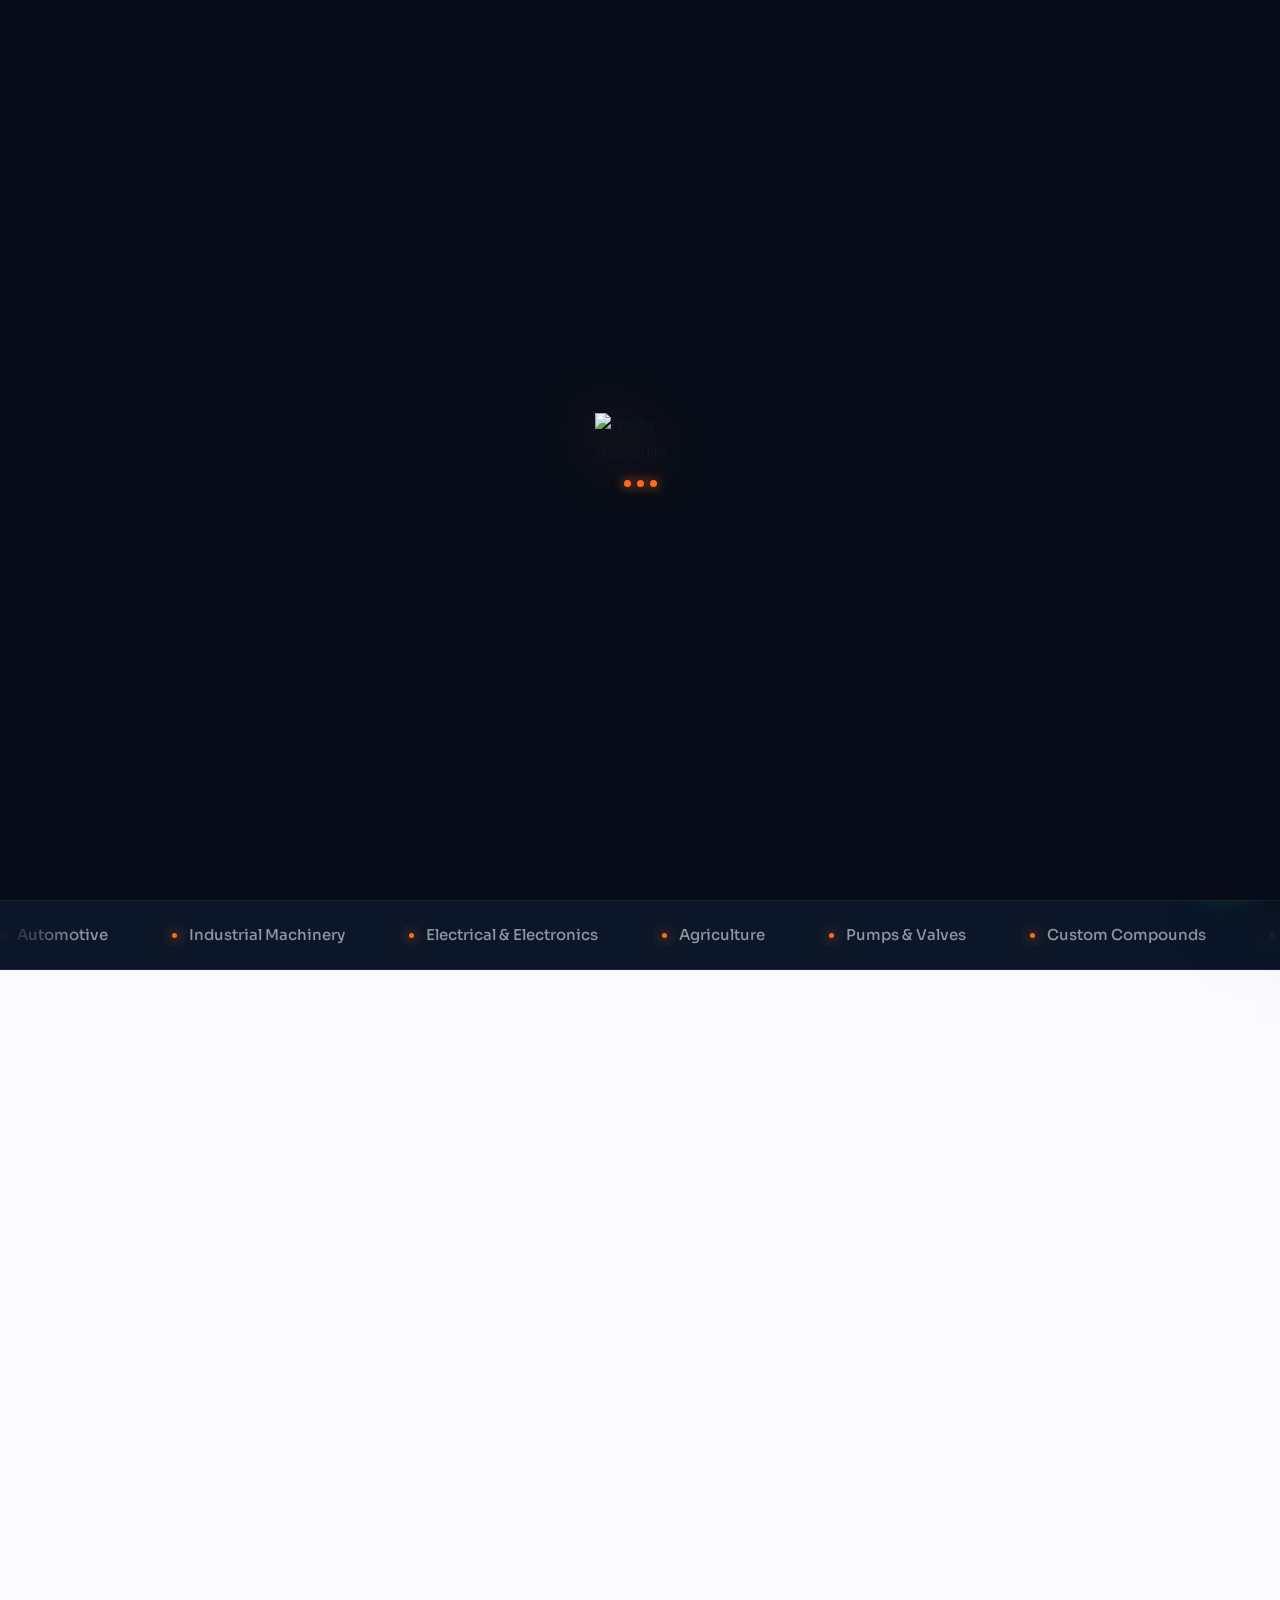
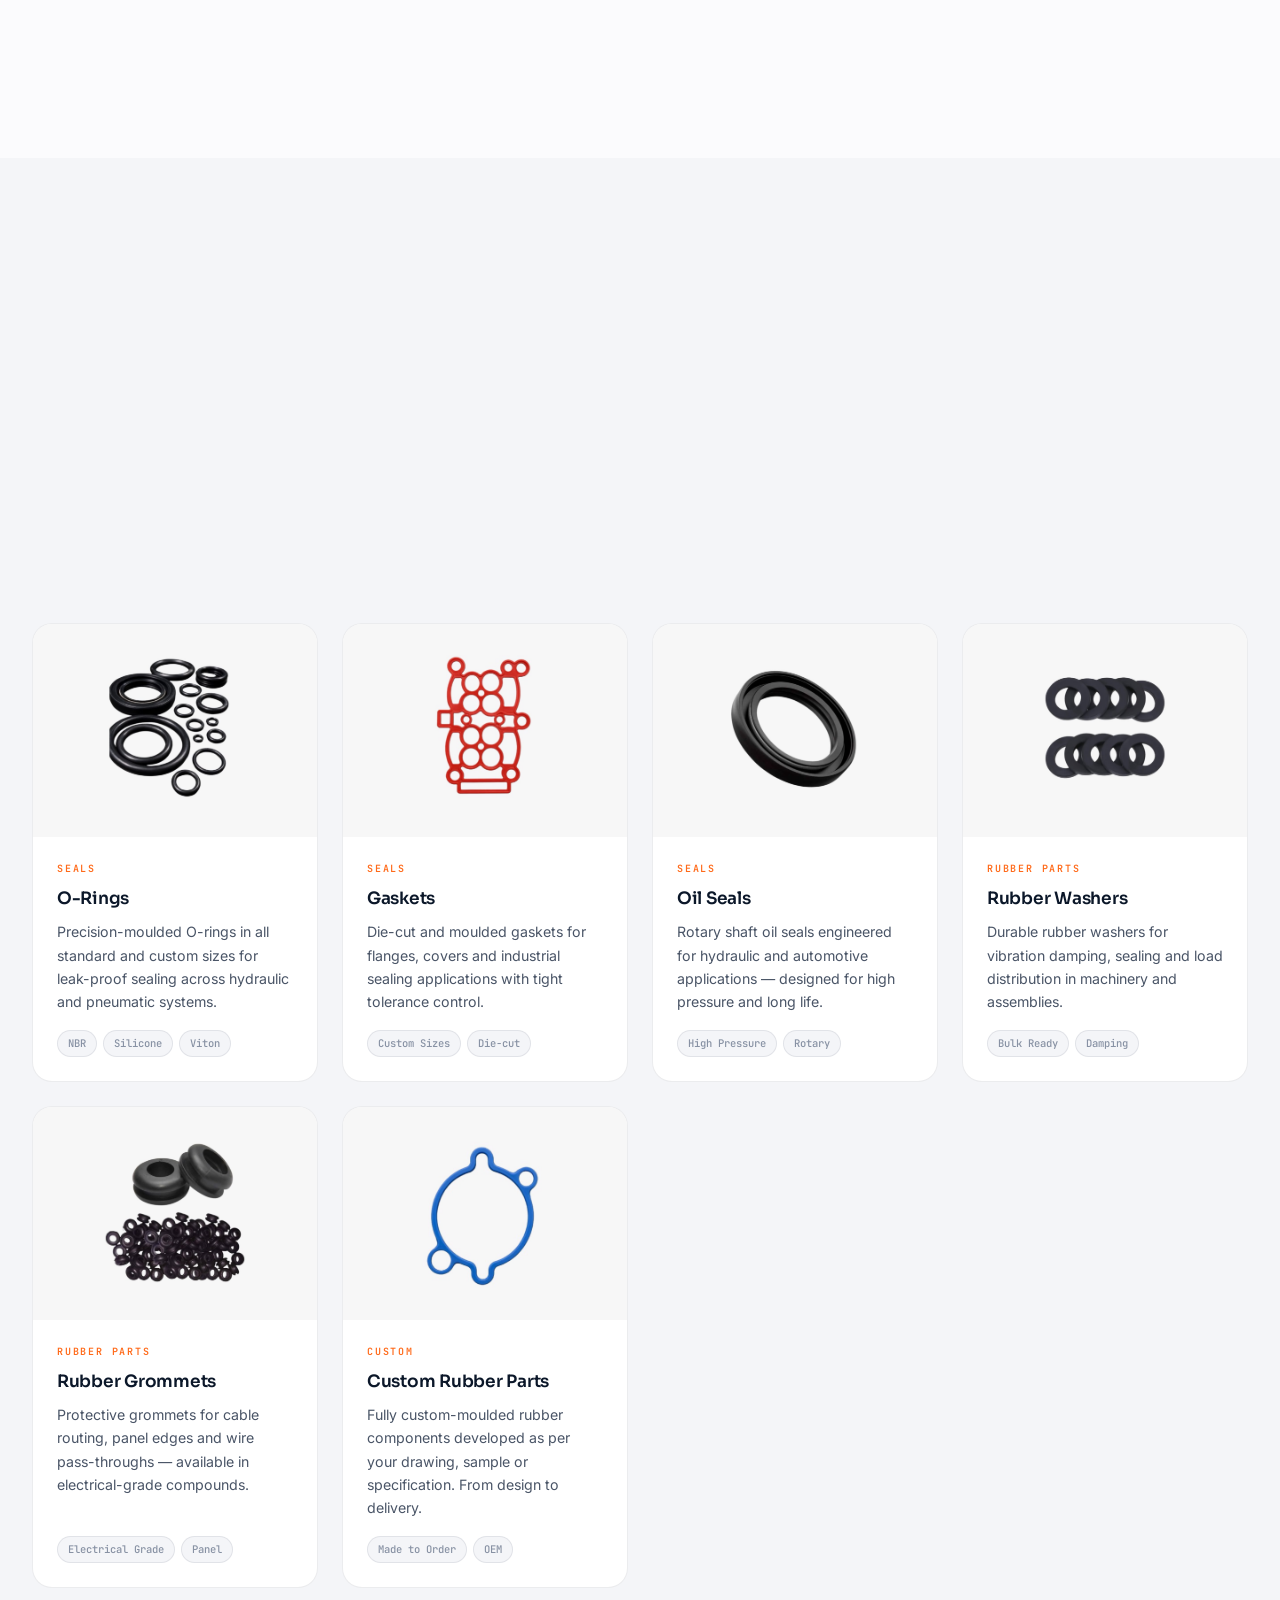
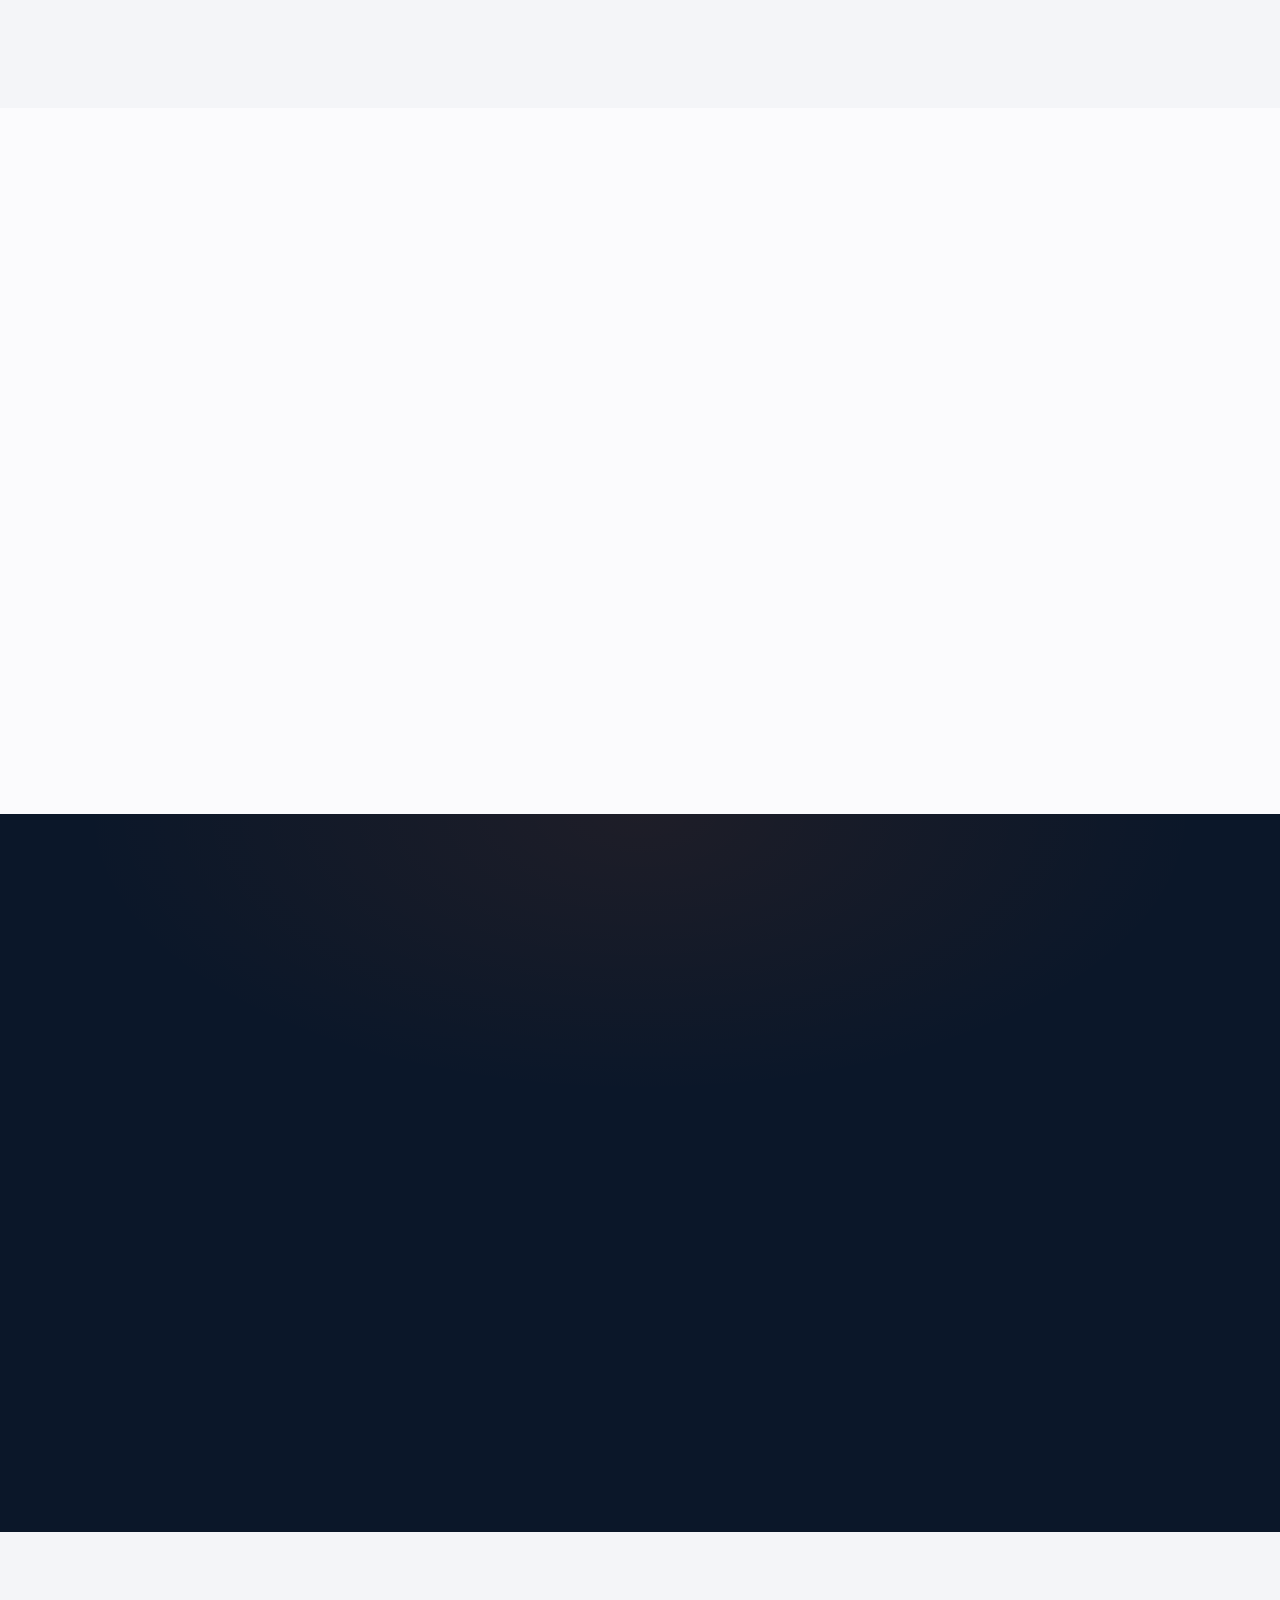
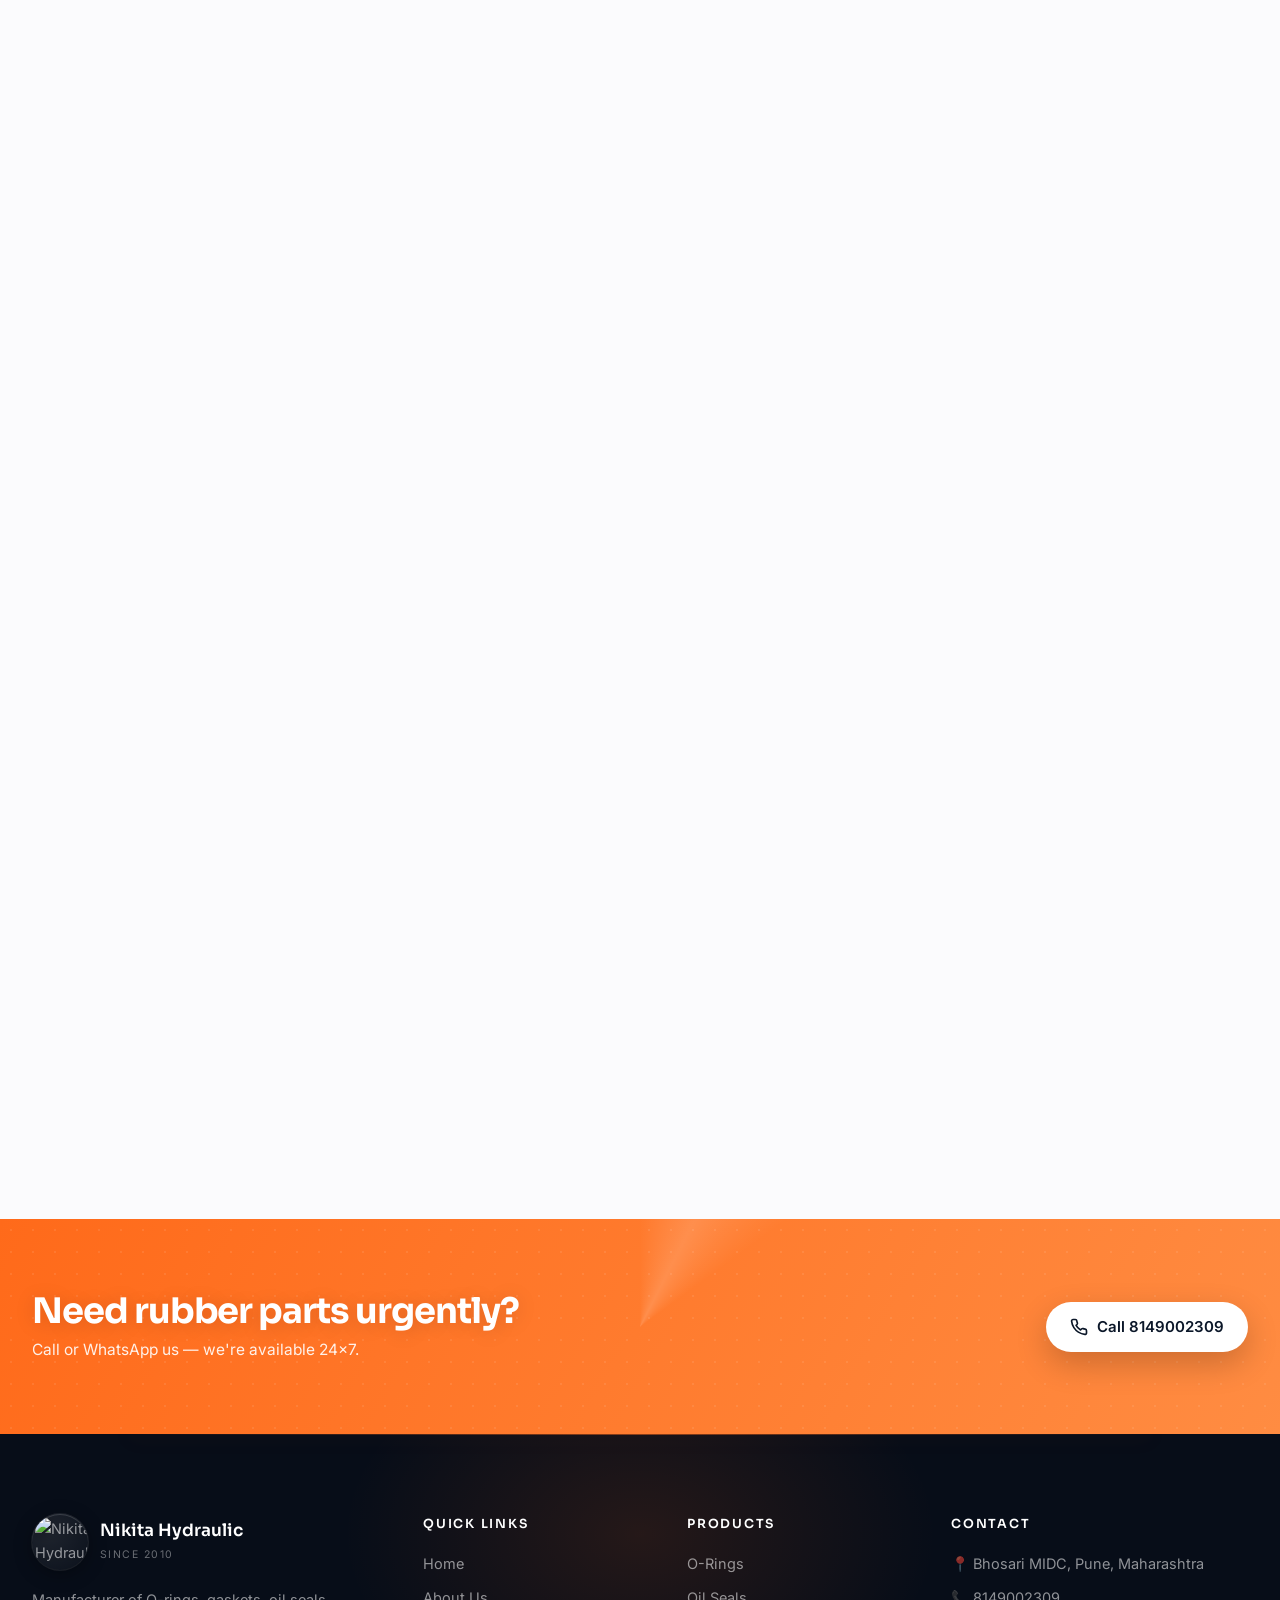
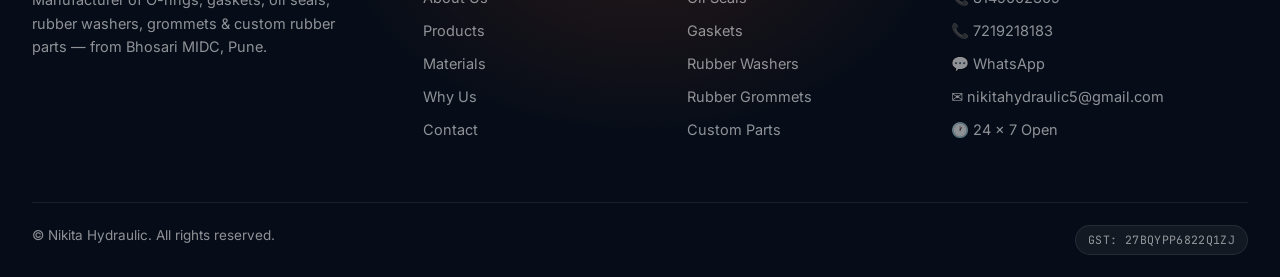
==== commit 4ab6d5a6: "Update index.html" ====
--- a/index.html
+++ b/index.html
@@ -20,7 +20,7 @@
 ============================================================ */
 :root{
   --ink:#070d18;--navy:#0b1729;--navy-3:#152c46;
-  --accent:#ff6a1a;--accent-soft:rgba(255,106,26,.12);--accent-glow:rgba(255,106,26,.35);
+  --accent:#ff6a1a;--accent-2:#ff8c42;--accent-soft:rgba(255,106,26,.12);--accent-glow:rgba(255,106,26,.35);
   --paper:#fbfbfd;--paper-2:#f4f5f8;
   --t-1:#0b1729;--t-2:#4a5567;--t-3:#8892a4;
   --line-dark:rgba(11,23,41,.08);
@@ -31,6 +31,7 @@
   --sh-sm:0 1px 2px rgba(11,23,41,.06),0 2px 6px rgba(11,23,41,.05);
   --sh-md:0 4px 12px rgba(11,23,41,.08),0 12px 32px rgba(11,23,41,.06);
   --sh-lg:0 12px 32px rgba(11,23,41,.12),0 32px 64px rgba(11,23,41,.08);
+  --sh-glow:0 8px 30px var(--accent-glow);
   --ease:cubic-bezier(.22,1,.36,1);--ease-out:cubic-bezier(.16,1,.3,1);
   --vh:100vh;
 }
@@ -65,10 +66,10 @@
 #loader{position:fixed;inset:0;z-index:9999;background:var(--ink);display:grid;place-items:center;transition:opacity .7s var(--ease),visibility .7s}
 #loader.done{opacity:0;visibility:hidden;pointer-events:none}
 .load-mark{display:flex;flex-direction:column;align-items:center;gap:16px}
-.load-mark img{width:clamp(60px,16vw,90px);height:auto;object-fit:contain;animation:loadPulse 1.6s ease-in-out infinite alternate;filter:drop-shadow(0 6px 24px rgba(255,106,26,.25))}
+.load-mark img{width:clamp(60px,16vw,90px);height:auto;object-fit:contain;animation:loadPulse 1.6s ease-in-out infinite alternate;filter:drop-shadow(0 6px 24px rgba(255,106,26,.35))}
 @keyframes loadPulse{0%{transform:scale(.94);opacity:.7}100%{transform:scale(1);opacity:1}}
 .load-dots{display:flex;gap:6px}
-.load-dots span{width:7px;height:7px;border-radius:50%;background:var(--accent);animation:loadDot 1.1s infinite ease-in-out}
+.load-dots span{width:7px;height:7px;border-radius:50%;background:var(--accent);animation:loadDot 1.1s infinite ease-in-out;box-shadow:0 0 12px var(--accent)}
 .load-dots span:nth-child(2){animation-delay:.15s}
 .load-dots span:nth-child(3){animation-delay:.3s}
 @keyframes loadDot{0%,80%,100%{transform:scale(.5);opacity:.3}40%{transform:scale(1);opacity:1}}
@@ -77,7 +78,7 @@
    NAV
 ============================================================ */
 .nav-wrap{position:fixed;top:0;left:0;right:0;z-index:1000;padding:14px 0;transition:padding .35s var(--ease),background .35s var(--ease),backdrop-filter .35s}
-.nav-wrap.scrolled{padding:8px 0;background:rgba(11,23,41,.78);backdrop-filter:blur(20px) saturate(180%);-webkit-backdrop-filter:blur(20px) saturate(180%);border-bottom:1px solid rgba(255,255,255,.06)}
+.nav-wrap.scrolled{padding:8px 0;background:rgba(11,23,41,.78);backdrop-filter:blur(20px) saturate(180%);-webkit-backdrop-filter:blur(20px) saturate(180%);border-bottom:1px solid rgba(255,255,255,.06);box-shadow:0 8px 40px rgba(0,0,0,.3),0 0 60px rgba(255,106,26,.06) inset}
 .nav{display:flex;align-items:center;justify-content:space-between;gap:16px}
 .brand{display:flex;align-items:center;gap:12px;min-width:0;flex-shrink:1}
 .brand-mark{
@@ -88,20 +89,28 @@
   box-shadow:0 4px 18px rgba(0,0,0,.35),0 0 0 1px rgba(255,255,255,.1),inset 0 1px 0 rgba(255,255,255,.15);
   overflow:hidden;padding:3px;
   transition:transform .4s var(--ease),box-shadow .4s var(--ease);
-}
-.brand-mark img{width:100%;height:100%;object-fit:contain;filter:drop-shadow(0 2px 6px rgba(0,0,0,.35))}
-.brand:hover .brand-mark{transform:scale(1.06) rotate(-3deg);box-shadow:0 8px 26px rgba(255,106,26,.4),0 0 0 1px rgba(255,106,26,.5),inset 0 1px 0 rgba(255,255,255,.18)}
+  position:relative;
+}
+.brand-mark::before{content:"";position:absolute;inset:-2px;border-radius:50%;background:conic-gradient(from 0deg,transparent,rgba(255,106,26,.6),transparent 30%);animation:rotate 4s linear infinite;opacity:0;transition:opacity .4s}
+.brand:hover .brand-mark::before{opacity:1}
+@keyframes rotate{to{transform:rotate(360deg)}}
+.brand-mark img{width:100%;height:100%;object-fit:contain;filter:drop-shadow(0 2px 6px rgba(0,0,0,.35));position:relative;z-index:1}
+.brand:hover .brand-mark{transform:scale(1.06) rotate(-3deg);box-shadow:0 8px 26px rgba(255,106,26,.5),0 0 0 1px rgba(255,106,26,.6),inset 0 1px 0 rgba(255,255,255,.18)}
 .brand-txt{min-width:0}
 .brand-txt b{display:block;font-family:var(--f-display);font-weight:600;font-size:clamp(14px,3.5vw,16.5px);color:#fff;letter-spacing:-.02em;line-height:1.15;white-space:nowrap;overflow:hidden;text-overflow:ellipsis}
 .brand-txt span{font-size:clamp(8px,2.2vw,10.5px);color:rgba(255,255,255,.5);letter-spacing:.14em;text-transform:uppercase;font-weight:500;white-space:nowrap;overflow:hidden;text-overflow:ellipsis;display:block}
 
 .menu{display:flex;align-items:center;gap:4px}
-.menu a{padding:9px 14px;font-size:14px;font-weight:500;color:rgba(255,255,255,.72);border-radius:var(--r-pill);transition:all .25s var(--ease);white-space:nowrap}
+.menu a{padding:9px 14px;font-size:14px;font-weight:500;color:rgba(255,255,255,.72);border-radius:var(--r-pill);transition:all .25s var(--ease);white-space:nowrap;position:relative}
+.menu a::before{content:"";position:absolute;inset:0;border-radius:inherit;background:radial-gradient(circle at center,rgba(255,106,26,.25),transparent 70%);opacity:0;transition:opacity .3s}
 .menu a:hover{color:#fff;background:rgba(255,255,255,.06)}
-.menu a.active{color:#fff;background:rgba(255,255,255,.1)}
-.nav-cta{display:inline-flex;align-items:center;gap:8px;padding:10px 20px;border-radius:var(--r-pill);background:#fff;color:var(--ink);font-weight:600;font-size:14px;transition:all .3s var(--ease);white-space:nowrap;flex-shrink:0}
+.menu a:hover::before{opacity:1}
+.menu a.active{color:#fff;background:rgba(255,255,255,.1);box-shadow:0 0 20px rgba(255,106,26,.2)}
+.nav-cta{display:inline-flex;align-items:center;gap:8px;padding:10px 20px;border-radius:var(--r-pill);background:#fff;color:var(--ink);font-weight:600;font-size:14px;transition:all .3s var(--ease);white-space:nowrap;flex-shrink:0;position:relative;overflow:hidden}
+.nav-cta::before{content:"";position:absolute;inset:0;background:linear-gradient(120deg,transparent 30%,rgba(255,255,255,.4) 50%,transparent 70%);transform:translateX(-100%);transition:transform .6s var(--ease)}
+.nav-cta:hover::before{transform:translateX(100%)}
 .nav-cta:hover{background:var(--accent);color:#fff;box-shadow:0 8px 30px var(--accent-glow)}
-.nav-cta svg{width:14px;height:14px;transition:transform .3s var(--ease)}
+.nav-cta svg{width:14px;height:14px;transition:transform .3s var(--ease);position:relative;z-index:1}
 .nav-cta:hover svg{transform:translateX(3px)}
 .burger{display:none;width:40px;height:40px;border-radius:10px;background:rgba(255,255,255,.08);position:relative;flex-shrink:0}
 .burger span{position:absolute;left:11px;width:18px;height:1.8px;background:#fff;border-radius:2px;transition:.35s var(--ease)}
@@ -113,19 +122,20 @@
 .drawer{
   position:fixed;top:0;right:0;bottom:0;
   width:min(340px,88vw);max-width:100%;
-  z-index:999;background:var(--navy);
+  z-index:999;background:linear-gradient(160deg,var(--navy),#0d1f33);
   padding:90px 26px 34px;
   transform:translateX(100%);transition:transform .45s var(--ease);
   display:flex;flex-direction:column;gap:2px;overflow-y:auto;
   -webkit-overflow-scrolling:touch;
+  box-shadow:-20px 0 80px rgba(0,0,0,.5);
 }
 .drawer.open{transform:none}
 .drawer a{padding:15px 0;color:rgba(255,255,255,.78);font-size:16px;font-weight:500;border-bottom:1px solid rgba(255,255,255,.07);transition:color .25s}
 .drawer a:hover,.drawer a:active{color:var(--accent)}
-.drawer .drawer-cta{margin-top:22px;padding:15px;border-radius:var(--r-pill);text-align:center;background:var(--accent);color:#fff;font-weight:600;border:none}
-
-/* ============================================================
-   HERO
+.drawer .drawer-cta{margin-top:22px;padding:15px;border-radius:var(--r-pill);text-align:center;background:var(--accent);color:#fff;font-weight:600;border:none;box-shadow:0 8px 30px var(--accent-glow)}
+
+/* ============================================================
+   HERO — PREMIUM LIGHT EFFECTS
 ============================================================ */
 .hero{
   position:relative;min-height:var(--vh);
@@ -135,21 +145,82 @@
   isolation:isolate;
 }
 .hero-bg{position:absolute;inset:0;z-index:-1;overflow:hidden}
+
+/* Aurora base */
 .hero-bg::before{
   content:"";position:absolute;inset:-30%;
   background:
-    radial-gradient(700px 600px at 15% 20%,rgba(255,106,26,.28),transparent 55%),
-    radial-gradient(800px 700px at 85% 70%,rgba(30,90,180,.32),transparent 60%),
-    radial-gradient(600px 500px at 60% 10%,rgba(120,60,220,.16),transparent 60%),
+    radial-gradient(700px 600px at 15% 20%,rgba(255,106,26,.32),transparent 55%),
+    radial-gradient(800px 700px at 85% 70%,rgba(30,90,180,.36),transparent 60%),
+    radial-gradient(600px 500px at 60% 10%,rgba(120,60,220,.20),transparent 60%),
     linear-gradient(180deg,#05080f 0%,#070d18 100%);
   animation:heroDrift 22s ease-in-out infinite alternate;filter:blur(6px);
 }
 @keyframes heroDrift{0%{transform:translate(0,0) scale(1)}100%{transform:translate(3%,-2%) scale(1.08)}}
-.hero-bg::after{content:"";position:absolute;inset:0;background-image:radial-gradient(rgba(255,255,255,.055) 1px,transparent 1px);background-size:24px 24px;mask-image:radial-gradient(ellipse 70% 60% at 50% 40%,#000 40%,transparent 100%);-webkit-mask-image:radial-gradient(ellipse 70% 60% at 50% 40%,#000 40%,transparent 100%)}
-
-.hero-grid{display:grid;grid-template-columns:minmax(0,1.15fr) minmax(0,.85fr);gap:clamp(32px,5vw,64px);align-items:center;width:100%}
-
-.chip{display:inline-flex;align-items:center;gap:9px;padding:7px 15px;border-radius:var(--r-pill);background:rgba(255,255,255,.05);border:1px solid rgba(255,255,255,.1);color:rgba(255,255,255,.85);font-size:clamp(11px,2.8vw,12.5px);font-weight:500;backdrop-filter:blur(10px);max-width:100%}
+
+/* Aurora ribbon */
+.hero-bg::after{
+  content:"";position:absolute;inset:0;
+  background:
+    conic-gradient(from 180deg at 50% 50%, transparent 0deg, rgba(255,106,26,.08) 60deg, transparent 120deg, rgba(80,140,255,.06) 240deg, transparent 300deg);
+  animation:auroraSpin 30s linear infinite;
+  mix-blend-mode:screen;
+  opacity:.8;
+}
+@keyframes auroraSpin{to{transform:rotate(360deg)}}
+
+/* Grid */
+.hero-grid-bg{
+  position:absolute;inset:0;
+  background-image:
+    linear-gradient(rgba(255,255,255,.035) 1px,transparent 1px),
+    linear-gradient(90deg,rgba(255,255,255,.035) 1px,transparent 1px);
+  background-size:60px 60px;
+  mask-image:radial-gradient(ellipse 70% 60% at 50% 40%,#000 40%,transparent 100%);
+  -webkit-mask-image:radial-gradient(ellipse 70% 60% at 50% 40%,#000 40%,transparent 100%);
+  animation:gridPulse 8s ease-in-out infinite;
+}
+@keyframes gridPulse{0%,100%{opacity:.5}50%{opacity:1}}
+
+/* Mouse spotlight */
+.spotlight{
+  position:absolute;inset:0;pointer-events:none;
+  background:radial-gradient(600px circle at var(--mx,50%) var(--my,50%), rgba(255,106,26,.10), transparent 40%);
+  transition:background .1s linear;
+  z-index:1;
+}
+
+/* Floating orbs */
+.orb{
+  position:absolute;border-radius:50%;
+  filter:blur(60px);
+  pointer-events:none;
+  will-change:transform;
+  mix-blend-mode:screen;
+}
+.orb-1{width:clamp(200px,40vw,400px);height:clamp(200px,40vw,400px);background:radial-gradient(circle,rgba(255,106,26,.55),transparent 70%);top:10%;left:-10%;animation:orbFloat1 20s ease-in-out infinite}
+.orb-2{width:clamp(180px,35vw,350px);height:clamp(180px,35vw,350px);background:radial-gradient(circle,rgba(80,140,255,.45),transparent 70%);bottom:10%;right:-10%;animation:orbFloat2 24s ease-in-out infinite}
+.orb-3{width:clamp(150px,30vw,300px);height:clamp(150px,30vw,300px);background:radial-gradient(circle,rgba(180,80,255,.35),transparent 70%);top:40%;right:20%;animation:orbFloat3 28s ease-in-out infinite}
+@keyframes orbFloat1{0%,100%{transform:translate(0,0) scale(1)}50%{transform:translate(60px,40px) scale(1.15)}}
+@keyframes orbFloat2{0%,100%{transform:translate(0,0) scale(1)}50%{transform:translate(-50px,-40px) scale(1.2)}}
+@keyframes orbFloat3{0%,100%{transform:translate(0,0) scale(1)}50%{transform:translate(-40px,50px) scale(1.1)}}
+
+/* Light rays */
+.light-ray{
+  position:absolute;width:1px;height:120%;top:-10%;
+  background:linear-gradient(to bottom,transparent,rgba(255,106,26,.4),transparent);
+  pointer-events:none;opacity:.35;
+}
+.light-ray-1{left:15%;animation:rayMove 12s ease-in-out infinite;transform:rotate(15deg)}
+.light-ray-2{left:50%;animation:rayMove 15s ease-in-out infinite .5s;transform:rotate(-10deg);background:linear-gradient(to bottom,transparent,rgba(80,140,255,.5),transparent)}
+.light-ray-3{left:85%;animation:rayMove 10s ease-in-out infinite 1s;transform:rotate(20deg)}
+@keyframes rayMove{0%,100%{opacity:.15;transform:translateY(0) rotate(var(--rot,0deg))}50%{opacity:.5;transform:translateY(30px) rotate(var(--rot,0deg))}}
+
+.hero-grid{display:grid;grid-template-columns:minmax(0,1.15fr) minmax(0,.85fr);gap:clamp(32px,5vw,64px);align-items:center;width:100%;position:relative;z-index:2}
+
+.chip{display:inline-flex;align-items:center;gap:9px;padding:7px 15px;border-radius:var(--r-pill);background:rgba(255,255,255,.05);border:1px solid rgba(255,255,255,.1);color:rgba(255,255,255,.85);font-size:clamp(11px,2.8vw,12.5px);font-weight:500;backdrop-filter:blur(10px);max-width:100%;position:relative;overflow:hidden}
+.chip::before{content:"";position:absolute;inset:0;background:linear-gradient(120deg,transparent 30%,rgba(255,255,255,.12) 50%,transparent 70%);transform:translateX(-100%);animation:chipShine 4s infinite}
+@keyframes chipShine{0%,60%{transform:translateX(-100%)}100%{transform:translateX(100%)}}
 .chip .live{width:7px;height:7px;border-radius:50%;background:#34d399;box-shadow:0 0 0 0 rgba(52,211,153,.6);animation:live 2s infinite;flex-shrink:0}
 @keyframes live{0%,100%{box-shadow:0 0 0 0 rgba(52,211,153,.5)}70%{box-shadow:0 0 0 8px rgba(52,211,153,0)}}
 
@@ -159,37 +230,65 @@
   font-weight:700;line-height:1.06;letter-spacing:-.035em;
   color:#fff;margin:22px 0 18px;max-width:820px;
   word-break:break-word;
+  text-shadow:0 0 40px rgba(255,106,26,.2);
 }
 .hero h1 em{
   font-style:normal;
   background:linear-gradient(110deg,#ff8c42 0%,#ff6a1a 45%,#ffa76a 100%);
   -webkit-background-clip:text;background-clip:text;color:transparent;
+  filter:drop-shadow(0 0 20px rgba(255,106,26,.4));
 }
 .hero-sub{font-size:clamp(14.5px,3.6vw,17.5px);color:rgba(255,255,255,.68);max-width:580px;line-height:1.65;margin-bottom:32px}
 .hero-btns{display:flex;gap:12px;flex-wrap:wrap;margin-bottom:36px}
 
 .btn{display:inline-flex;align-items:center;justify-content:center;gap:9px;padding:13px 24px;border-radius:var(--r-pill);font-weight:600;font-size:clamp(13.5px,3.4vw,15px);transition:all .3s var(--ease);position:relative;overflow:hidden;white-space:nowrap;max-width:100%}
-.btn svg{width:16px;height:16px;transition:transform .3s var(--ease);flex-shrink:0}
+.btn svg{width:16px;height:16px;transition:transform .3s var(--ease);flex-shrink:0;position:relative;z-index:2}
+.btn > *{position:relative;z-index:2}
 .btn:hover svg{transform:translateX(3px)}
-.btn-primary{background:linear-gradient(135deg,var(--accent),#ff8c42);color:#fff;box-shadow:0 6px 20px rgba(255,106,26,.35)}
-.btn-primary::before{content:"";position:absolute;inset:0;background:linear-gradient(120deg,transparent 30%,rgba(255,255,255,.25) 50%,transparent 70%);transform:translateX(-100%);transition:transform .7s var(--ease)}
+.btn-primary{background:linear-gradient(135deg,var(--accent),#ff8c42);color:#fff;box-shadow:0 6px 20px rgba(255,106,26,.4),0 0 0 1px rgba(255,106,26,.3) inset}
+.btn-primary::before{content:"";position:absolute;inset:0;background:linear-gradient(120deg,transparent 30%,rgba(255,255,255,.35) 50%,transparent 70%);transform:translateX(-100%);transition:transform .7s var(--ease);z-index:1}
+.btn-primary::after{content:"";position:absolute;inset:0;background:radial-gradient(circle at 50% 50%,rgba(255,106,26,.6),transparent 70%);opacity:0;transition:opacity .4s;z-index:0}
 .btn-primary:hover::before{transform:translateX(100%)}
-.btn-primary:hover{transform:translateY(-2px);box-shadow:0 12px 32px rgba(255,106,26,.5)}
+.btn-primary:hover::after{opacity:.5}
+.btn-primary:hover{transform:translateY(-2px);box-shadow:0 12px 40px rgba(255,106,26,.6),0 0 30px rgba(255,106,26,.4),0 0 0 1px rgba(255,106,26,.5) inset}
 .btn-primary:active{transform:translateY(0)}
 .btn-glass{background:rgba(255,255,255,.06);color:#fff;border:1px solid rgba(255,255,255,.15);backdrop-filter:blur(10px)}
-.btn-glass:hover{background:rgba(255,255,255,.12);border-color:rgba(255,255,255,.3);transform:translateY(-2px)}
+.btn-glass:hover{background:rgba(255,255,255,.14);border-color:rgba(255,255,255,.35);transform:translateY(-2px);box-shadow:0 8px 30px rgba(255,255,255,.1)}
 
 .hero-mini{display:flex;gap:20px 28px;flex-wrap:wrap}
-.hero-mini div{display:flex;align-items:center;gap:8px;font-size:clamp(12px,3vw,13.5px);color:rgba(255,255,255,.6)}
-.hero-mini svg{width:15px;height:15px;color:var(--accent);flex-shrink:0}
-
-.hero-card{background:linear-gradient(160deg,rgba(255,255,255,.08),rgba(255,255,255,.02));border:1px solid rgba(255,255,255,.1);border-radius:var(--r-xl);padding:clamp(22px,4vw,32px);backdrop-filter:blur(24px) saturate(160%);-webkit-backdrop-filter:blur(24px) saturate(160%);box-shadow:0 30px 80px rgba(0,0,0,.4),inset 0 1px 0 rgba(255,255,255,.1);position:relative;overflow:hidden;width:100%;max-width:520px}
-.hero-card::before{content:"";position:absolute;top:-50%;right:-50%;width:200%;height:200%;background:conic-gradient(from 0deg,transparent,rgba(255,106,26,.15),transparent 30%);animation:rotate 8s linear infinite;pointer-events:none}
-@keyframes rotate{to{transform:rotate(360deg)}}
+.hero-mini div{display:flex;align-items:center;gap:8px;font-size:clamp(12px,3vw,13.5px);color:rgba(255,255,255,.6);transition:color .3s}
+.hero-mini div:hover{color:rgba(255,255,255,.95)}
+.hero-mini svg{width:15px;height:15px;color:var(--accent);flex-shrink:0;filter:drop-shadow(0 0 6px var(--accent))}
+
+/* HERO CARD — glass with animated glow border */
+.hero-card{
+  background:linear-gradient(160deg,rgba(255,255,255,.08),rgba(255,255,255,.02));
+  border:1px solid rgba(255,255,255,.1);
+  border-radius:var(--r-xl);padding:clamp(22px,4vw,32px);
+  backdrop-filter:blur(24px) saturate(160%);-webkit-backdrop-filter:blur(24px) saturate(160%);
+  box-shadow:0 30px 80px rgba(0,0,0,.4),inset 0 1px 0 rgba(255,255,255,.1);
+  position:relative;overflow:hidden;width:100%;max-width:520px;
+  transition:transform .5s var(--ease),box-shadow .5s var(--ease);
+}
+/* Animated conic glow border */
+.hero-card::before{
+  content:"";position:absolute;top:-50%;right:-50%;width:200%;height:200%;
+  background:conic-gradient(from 0deg,transparent,rgba(255,106,26,.28),transparent 30%);
+  animation:rotate 8s linear infinite;pointer-events:none;
+}
+/* Inner glow */
+.hero-card::after{
+  content:"";position:absolute;inset:0;border-radius:inherit;
+  background:radial-gradient(circle at var(--hx,50%) var(--hy,50%), rgba(255,106,26,.15), transparent 60%);
+  opacity:0;transition:opacity .4s;pointer-events:none;
+}
+.hero-card:hover::after{opacity:1}
+.hero-card:hover{transform:translateY(-4px);box-shadow:0 40px 100px rgba(0,0,0,.5),0 0 60px rgba(255,106,26,.2),inset 0 1px 0 rgba(255,255,255,.15)}
 .hero-card > *{position:relative;z-index:1}
 .hc-head{display:flex;justify-content:space-between;align-items:center;gap:12px;margin-bottom:18px}
 .hc-head h3{font-family:var(--f-display);font-size:14.5px;font-weight:600;color:#fff}
-.hc-badge{font-family:var(--f-mono);font-size:10px;font-weight:500;padding:4px 10px;border-radius:20px;background:rgba(52,211,153,.15);color:#34d399;letter-spacing:.03em;flex-shrink:0}
+.hc-badge{font-family:var(--f-mono);font-size:10px;font-weight:500;padding:4px 10px;border-radius:20px;background:rgba(52,211,153,.15);color:#34d399;letter-spacing:.03em;flex-shrink:0;box-shadow:0 0 12px rgba(52,211,153,.3);animation:badgePulse 2s infinite}
+@keyframes badgePulse{0%,100%{box-shadow:0 0 12px rgba(52,211,153,.3)}50%{box-shadow:0 0 20px rgba(52,211,153,.6)}}
 .hc-row{display:flex;justify-content:space-between;align-items:center;gap:12px;padding:12px 0;border-bottom:1px solid rgba(255,255,255,.07);font-size:14px}
 .hc-row:last-of-type{border-bottom:none}
 .hc-row .k{color:rgba(255,255,255,.5);font-size:12.5px;flex-shrink:0}
@@ -198,33 +297,38 @@
 .hc-cta{margin-top:20px;padding-top:18px;border-top:1px solid rgba(255,255,255,.07)}
 .hc-cta .btn{width:100%}
 
-.scroll-cue{position:absolute;left:50%;bottom:22px;transform:translateX(-50%);display:flex;flex-direction:column;align-items:center;gap:8px;color:rgba(255,255,255,.35);font-size:10px;letter-spacing:.24em;text-transform:uppercase;font-weight:500}
+.scroll-cue{position:absolute;left:50%;bottom:22px;transform:translateX(-50%);display:flex;flex-direction:column;align-items:center;gap:8px;color:rgba(255,255,255,.35);font-size:10px;letter-spacing:.24em;text-transform:uppercase;font-weight:500;z-index:2}
 .scroll-cue .bar{width:1px;height:28px;background:linear-gradient(to bottom,rgba(255,255,255,.3),transparent);position:relative;overflow:hidden}
-.scroll-cue .bar::after{content:"";position:absolute;top:0;left:0;width:100%;height:40%;background:var(--accent);animation:scrollBar 2.2s infinite var(--ease)}
+.scroll-cue .bar::after{content:"";position:absolute;top:0;left:0;width:100%;height:40%;background:var(--accent);box-shadow:0 0 12px var(--accent);animation:scrollBar 2.2s infinite var(--ease)}
 @keyframes scrollBar{0%{top:-40%}100%{top:100%}}
 
 /* ============================================================
    MARQUEE
 ============================================================ */
-.marquee{padding:22px 0;background:var(--navy);border-top:1px solid rgba(255,255,255,.05);border-bottom:1px solid rgba(255,255,255,.05);overflow:hidden}
+.marquee{padding:22px 0;background:var(--navy);border-top:1px solid rgba(255,255,255,.05);border-bottom:1px solid rgba(255,255,255,.05);overflow:hidden;position:relative}
+.marquee::before,.marquee::after{content:"";position:absolute;top:0;bottom:0;width:80px;z-index:2;pointer-events:none}
+.marquee::before{left:0;background:linear-gradient(to right,var(--navy),transparent)}
+.marquee::after{right:0;background:linear-gradient(to left,var(--navy),transparent)}
 .marquee-track{display:flex;gap:clamp(28px,6vw,64px);width:max-content;animation:scroll 34s linear infinite}
 .marquee:hover .marquee-track{animation-play-state:paused}
 @keyframes scroll{to{transform:translateX(-50%)}}
-.marquee-item{display:flex;align-items:center;gap:12px;color:rgba(255,255,255,.55);font-family:var(--f-display);font-size:clamp(13px,3vw,15px);font-weight:500;white-space:nowrap}
-.marquee-item::before{content:"";width:5px;height:5px;border-radius:50%;background:var(--accent);box-shadow:0 0 12px var(--accent);flex-shrink:0}
+.marquee-item{display:flex;align-items:center;gap:12px;color:rgba(255,255,255,.55);font-family:var(--f-display);font-size:clamp(13px,3vw,15px);font-weight:500;white-space:nowrap;transition:color .3s}
+.marquee-item:hover{color:#fff}
+.marquee-item::before{content:"";width:5px;height:5px;border-radius:50%;background:var(--accent);box-shadow:0 0 12px var(--accent),0 0 24px var(--accent);flex-shrink:0}
 
 /* ============================================================
    SECTIONS
 ============================================================ */
-.sec{padding:clamp(60px,10vw,120px) 0;position:relative}
+.sec{padding:clamp(60px,10vw,120px) 0;position:relative;overflow:hidden}
 .sec.alt{background:var(--paper-2)}
-.sec.dark{background:var(--navy);color:#fff}
+.sec.dark{background:var(--navy);color:#fff;position:relative}
+.sec.dark::before{content:"";position:absolute;inset:0;background:radial-gradient(800px 400px at 50% 0%,rgba(255,106,26,.08),transparent 70%);pointer-events:none}
 .sec.dark .sec-head h2{color:#fff}
 .sec.dark .sec-head p{color:rgba(255,255,255,.6)}
-.sec-head{max-width:760px;margin-bottom:clamp(36px,6vw,72px)}
+.sec-head{max-width:760px;margin-bottom:clamp(36px,6vw,72px);position:relative;z-index:2}
 .sec-head.center{margin-inline:auto;text-align:center}
 .tag{display:inline-flex;align-items:center;gap:10px;font-family:var(--f-mono);font-size:clamp(10.5px,2.6vw,11.5px);font-weight:500;color:var(--accent);text-transform:uppercase;letter-spacing:.18em;margin-bottom:16px}
-.tag::before{content:"";width:22px;height:1px;background:var(--accent)}
+.tag::before{content:"";width:22px;height:1px;background:var(--accent);box-shadow:0 0 8px var(--accent)}
 .sec-head h2{font-family:var(--f-display);font-size:clamp(1.5rem,5.5vw,3.15rem);font-weight:700;line-height:1.1;letter-spacing:-.035em;color:var(--t-1);margin-bottom:16px}
 .sec-head h2 em{font-style:normal;background:linear-gradient(110deg,var(--accent),#ff8c42);-webkit-background-clip:text;background-clip:text;color:transparent}
 .sec-head p{font-size:clamp(14.5px,3.6vw,17px);color:var(--t-2);line-height:1.65}
@@ -232,18 +336,20 @@
 /* ============================================================
    ABOUT
 ============================================================ */
-.about-grid{display:grid;grid-template-columns:1fr 1fr;gap:clamp(32px,6vw,80px);align-items:center}
+.about-grid{display:grid;grid-template-columns:1fr 1fr;gap:clamp(32px,6vw,80px);align-items:center;position:relative;z-index:2}
 .about-lead{font-family:var(--f-display);font-size:clamp(17px,4vw,22px);font-weight:500;line-height:1.5;color:var(--t-1);margin-bottom:18px;letter-spacing:-.02em}
-.about-lead em{font-style:normal;color:var(--accent);font-weight:600}
+.about-lead em{font-style:normal;color:var(--accent);font-weight:600;text-shadow:0 0 20px rgba(255,106,26,.3)}
 .about-body{font-size:clamp(14.5px,3.6vw,16px);color:var(--t-2);line-height:1.75;margin-bottom:18px}
 .about-points{display:grid;gap:12px;margin:26px 0 30px}
 .about-points li{display:flex;gap:12px;align-items:flex-start;font-size:clamp(14px,3.5vw,15px);color:var(--t-1)}
-.about-points .tick{flex-shrink:0;width:22px;height:22px;border-radius:50%;background:var(--accent-soft);color:var(--accent);display:grid;place-items:center;font-size:11px;font-weight:800;margin-top:2px}
+.about-points .tick{flex-shrink:0;width:22px;height:22px;border-radius:50%;background:var(--accent-soft);color:var(--accent);display:grid;place-items:center;font-size:11px;font-weight:800;margin-top:2px;box-shadow:0 0 12px rgba(255,106,26,.2)}
 .stats{display:grid;grid-template-columns:1fr 1fr;gap:14px}
-.stat{background:#fff;border:1px solid var(--line-dark);border-radius:var(--r-lg);padding:clamp(20px,4vw,28px) clamp(16px,3.5vw,24px);box-shadow:var(--sh-sm);transition:all .4s var(--ease);position:relative;overflow:hidden}
+.stat{background:#fff;border:1px solid var(--line-dark);border-radius:var(--r-lg);padding:clamp(20px,4vw,28px) clamp(16px,3.5vw,24px);box-shadow:var(--sh-sm);transition:all .5s var(--ease);position:relative;overflow:hidden}
 .stat::before{content:"";position:absolute;top:0;left:0;right:0;height:3px;background:linear-gradient(90deg,var(--accent),transparent);opacity:0;transition:opacity .4s}
-.stat:hover{transform:translateY(-4px);box-shadow:var(--sh-lg);border-color:rgba(255,106,26,.2)}
+.stat::after{content:"";position:absolute;inset:0;background:radial-gradient(circle at var(--sx,50%) var(--sy,50%),rgba(255,106,26,.1),transparent 60%);opacity:0;transition:opacity .4s;pointer-events:none}
+.stat:hover{transform:translateY(-4px);box-shadow:var(--sh-lg),0 0 40px rgba(255,106,26,.15);border-color:rgba(255,106,26,.3)}
 .stat:hover::before{opacity:1}
+.stat:hover::after{opacity:1}
 .stat b{font-family:var(--f-display);font-size:clamp(28px,7vw,42px);font-weight:700;color:var(--navy);letter-spacing:-.04em;line-height:1;display:block}
 .stat b em{font-style:normal;color:var(--accent);font-size:.66em;vertical-align:super}
 .stat span{font-size:clamp(12px,3vw,13.5px);color:var(--t-3);font-weight:500;display:block;margin-top:8px}
@@ -252,29 +358,40 @@
 /* ============================================================
    FILTERS
 ============================================================ */
-.filter-wrap{display:flex;justify-content:center;width:100%}
-.filter-bar{display:flex;gap:8px;padding:8px;background:#fff;border-radius:var(--r-pill);border:1px solid var(--line-dark);box-shadow:var(--sh-sm);max-width:100%;overflow-x:auto;-webkit-overflow-scrolling:touch;scrollbar-width:none}
+.filter-wrap{display:flex;justify-content:center;width:100%;position:relative;z-index:2}
+.filter-bar{display:flex;gap:8px;padding:8px;background:#fff;border-radius:var(--r-pill);border:1px solid var(--line-dark);box-shadow:var(--sh-sm),0 0 30px rgba(255,106,26,.06);max-width:100%;overflow-x:auto;-webkit-overflow-scrolling:touch;scrollbar-width:none}
 .filter-bar::-webkit-scrollbar{display:none}
-.filter-btn{padding:10px 20px;border-radius:var(--r-pill);font-size:clamp(13px,3.2vw,14px);font-weight:500;color:var(--t-2);transition:all .3s var(--ease);white-space:nowrap;flex-shrink:0}
+.filter-btn{padding:10px 20px;border-radius:var(--r-pill);font-size:clamp(13px,3.2vw,14px);font-weight:500;color:var(--t-2);transition:all .3s var(--ease);white-space:nowrap;flex-shrink:0;position:relative}
 .filter-btn:hover{color:var(--t-1);background:var(--paper-2)}
-.filter-btn.active{background:var(--navy);color:#fff;box-shadow:0 4px 12px rgba(11,23,41,.18)}
-
-/* ============================================================
-   PRODUCTS
-============================================================ */
-.grid-products{display:grid;grid-template-columns:repeat(auto-fill,minmax(min(100%,280px),1fr));gap:clamp(16px,3.5vw,24px);margin-top:clamp(32px,6vw,48px)}
+.filter-btn.active{background:var(--navy);color:#fff;box-shadow:0 4px 12px rgba(11,23,41,.18),0 0 20px rgba(255,106,26,.2)}
+
+/* ============================================================
+   PRODUCTS — with glow + light effects
+============================================================ */
+.grid-products{display:grid;grid-template-columns:repeat(auto-fill,minmax(min(100%,280px),1fr));gap:clamp(16px,3.5vw,24px);margin-top:clamp(32px,6vw,48px);position:relative;z-index:2}
 .product{background:#fff;border:1px solid var(--line-dark);border-radius:var(--r-lg);transition:all .5s var(--ease);position:relative;overflow:hidden;display:flex;flex-direction:column;min-width:0}
-.product:hover{transform:translateY(-6px);box-shadow:var(--sh-lg);border-color:rgba(255,106,26,.25)}
+/* Glow border on hover */
+.product::before{content:"";position:absolute;inset:0;border-radius:inherit;padding:1px;background:linear-gradient(135deg,rgba(255,106,26,.6),transparent 40%,transparent 60%,rgba(255,106,26,.3));-webkit-mask:linear-gradient(#000 0 0) content-box,linear-gradient(#000 0 0);-webkit-mask-composite:xor;mask-composite:exclude;opacity:0;transition:opacity .5s;pointer-events:none;z-index:3}
+/* Light follow */
+.product::after{content:"";position:absolute;inset:0;background:radial-gradient(500px circle at var(--px,50%) var(--py,50%),rgba(255,106,26,.12),transparent 45%);opacity:0;transition:opacity .4s;pointer-events:none;z-index:1}
+.product:hover::before{opacity:1}
+.product:hover::after{opacity:1}
+.product:hover{transform:translateY(-8px);box-shadow:0 24px 60px rgba(11,23,41,.15),0 0 60px rgba(255,106,26,.15);border-color:rgba(255,106,26,.3)}
+.product > *{position:relative;z-index:2}
 .p-media{position:relative;aspect-ratio:4/3;overflow:hidden;background:linear-gradient(135deg,#f4f5f8,#e9ecf2);cursor:zoom-in;width:100%}
+.p-media::before{content:"";position:absolute;inset:0;background:linear-gradient(120deg,transparent 40%,rgba(255,255,255,.5) 50%,transparent 60%);transform:translateX(-100%);transition:transform .8s var(--ease);z-index:2;pointer-events:none}
+.product:hover .p-media::before{transform:translateX(100%)}
 .p-media img{width:100%;height:100%;object-fit:cover;transition:transform .8s var(--ease)}
-.product:hover .p-media img{transform:scale(1.06)}
+.product:hover .p-media img{transform:scale(1.08)}
 .p-media.no-photo{display:grid;place-items:center;cursor:default}
-.p-media.no-photo .p-icon{display:grid;width:clamp(56px,14vw,70px);height:clamp(56px,14vw,70px);border-radius:18px;background:linear-gradient(135deg,var(--paper-2),#e9ecf2);color:var(--navy);place-items:center;transition:all .4s var(--ease)}
-.p-media.no-photo .p-icon svg{width:clamp(26px,6.5vw,32px);height:clamp(26px,6.5vw,32px);stroke-width:1.6}
-.product:hover .p-media.no-photo .p-icon{background:linear-gradient(135deg,var(--accent),#ff8c42);color:#fff;box-shadow:0 8px 22px rgba(255,106,26,.35);transform:scale(1.06) rotate(-4deg)}
-.p-overlay{position:absolute;inset:0;background:linear-gradient(to top,rgba(11,23,41,.55),transparent 45%);opacity:0;transition:opacity .4s var(--ease);display:flex;align-items:flex-end;justify-content:flex-end;padding:12px;pointer-events:none}
+.p-media.no-photo .p-icon{display:grid;width:clamp(56px,14vw,70px);height:clamp(56px,14vw,70px);border-radius:18px;background:linear-gradient(135deg,var(--paper-2),#e9ecf2);color:var(--navy);place-items:center;transition:all .4s var(--ease);position:relative}
+.p-media.no-photo .p-icon::before{content:"";position:absolute;inset:-6px;border-radius:24px;background:conic-gradient(from 0deg,transparent,var(--accent),transparent 30%);opacity:0;animation:rotate 4s linear infinite;transition:opacity .4s}
+.product:hover .p-media.no-photo .p-icon::before{opacity:.5}
+.p-media.no-photo .p-icon svg{width:clamp(26px,6.5vw,32px);height:clamp(26px,6.5vw,32px);stroke-width:1.6;position:relative;z-index:1}
+.product:hover .p-media.no-photo .p-icon{background:linear-gradient(135deg,var(--accent),#ff8c42);color:#fff;box-shadow:0 8px 22px rgba(255,106,26,.45),0 0 30px rgba(255,106,26,.35);transform:scale(1.08) rotate(-4deg)}
+.p-overlay{position:absolute;inset:0;background:linear-gradient(to top,rgba(11,23,41,.55),transparent 45%);opacity:0;transition:opacity .4s var(--ease);display:flex;align-items:flex-end;justify-content:flex-end;padding:12px;pointer-events:none;z-index:3}
 .product:hover .p-overlay{opacity:1}
-.p-zoom{width:36px;height:36px;border-radius:50%;background:rgba(255,255,255,.92);backdrop-filter:blur(10px);display:grid;place-items:center;color:var(--navy);transform:translateY(8px);transition:transform .4s var(--ease)}
+.p-zoom{width:36px;height:36px;border-radius:50%;background:rgba(255,255,255,.92);backdrop-filter:blur(10px);display:grid;place-items:center;color:var(--navy);transform:translateY(8px);transition:transform .4s var(--ease);box-shadow:0 4px 12px rgba(0,0,0,.15)}
 .product:hover .p-zoom{transform:none}
 .p-zoom svg{width:16px;height:16px;stroke-width:2}
 .p-body{padding:clamp(18px,4vw,24px);display:flex;flex-direction:column;flex:1;min-width:0}
@@ -282,7 +399,8 @@
 .product h3{font-family:var(--f-display);font-size:clamp(15.5px,3.8vw,17px);font-weight:600;color:var(--navy);letter-spacing:-.015em;margin-bottom:8px}
 .product p{font-size:clamp(13.5px,3.4vw,14.2px);color:var(--t-2);line-height:1.65;margin-bottom:16px;flex:1}
 .p-tags{display:flex;gap:6px;flex-wrap:wrap}
-.p-tag{font-family:var(--f-mono);font-size:10.5px;font-weight:500;padding:4px 10px;border-radius:20px;background:var(--paper-2);color:var(--t-3);border:1px solid var(--line-dark)}
+.p-tag{font-family:var(--f-mono);font-size:10.5px;font-weight:500;padding:4px 10px;border-radius:20px;background:var(--paper-2);color:var(--t-3);border:1px solid var(--line-dark);transition:all .3s}
+.product:hover .p-tag{background:rgba(255,106,26,.08);color:var(--accent);border-color:rgba(255,106,26,.25)}
 @keyframes popIn{from{opacity:0;transform:scale(.94) translateY(10px)}to{opacity:1;transform:none}}
 .product.pop{animation:popIn .5s var(--ease) backwards}
 
@@ -291,14 +409,14 @@
 ============================================================ */
 .lightbox{position:fixed;inset:0;z-index:2000;background:rgba(7,13,24,.94);backdrop-filter:blur(16px);-webkit-backdrop-filter:blur(16px);display:grid;place-items:center;padding:clamp(16px,4vw,40px);opacity:0;visibility:hidden;transition:opacity .4s var(--ease),visibility .4s}
 .lightbox.open{opacity:1;visibility:visible}
-.lb-img{max-width:min(1100px,92vw);max-height:75vh;border-radius:14px;box-shadow:0 40px 100px rgba(0,0,0,.6);transform:scale(.92);transition:transform .4s var(--ease);object-fit:contain}
+.lb-img{max-width:min(1100px,92vw);max-height:75vh;border-radius:14px;box-shadow:0 40px 100px rgba(0,0,0,.6),0 0 80px rgba(255,106,26,.2);transform:scale(.92);transition:transform .4s var(--ease);object-fit:contain}
 .lightbox.open .lb-img{transform:none}
 .lb-caption{position:absolute;bottom:clamp(50px,8vw,70px);left:50%;transform:translateX(-50%);color:#fff;font-family:var(--f-display);font-size:clamp(13px,3.2vw,16px);font-weight:500;padding:9px 18px;border-radius:var(--r-pill);background:rgba(255,255,255,.08);border:1px solid rgba(255,255,255,.1);backdrop-filter:blur(10px);white-space:nowrap;max-width:90vw;overflow:hidden;text-overflow:ellipsis}
 .lb-close{position:absolute;top:clamp(12px,3vw,24px);right:clamp(12px,3vw,24px);width:clamp(40px,10vw,48px);height:clamp(40px,10vw,48px);border-radius:50%;background:rgba(255,255,255,.1);border:1px solid rgba(255,255,255,.15);color:#fff;display:grid;place-items:center;transition:all .3s var(--ease);z-index:2}
-.lb-close:hover{background:var(--accent);border-color:var(--accent);transform:rotate(90deg)}
+.lb-close:hover{background:var(--accent);border-color:var(--accent);transform:rotate(90deg);box-shadow:0 0 30px var(--accent-glow)}
 .lb-close svg{width:20px;height:20px;stroke-width:2.4}
 .lb-nav{position:absolute;top:50%;transform:translateY(-50%);width:clamp(42px,10vw,54px);height:clamp(42px,10vw,54px);border-radius:50%;background:rgba(255,255,255,.1);border:1px solid rgba(255,255,255,.15);color:#fff;display:grid;place-items:center;transition:all .3s var(--ease);z-index:2}
-.lb-nav:hover{background:var(--accent);border-color:var(--accent)}
+.lb-nav:hover{background:var(--accent);border-color:var(--accent);box-shadow:0 0 30px var(--accent-glow)}
 .lb-nav.prev{left:clamp(8px,2vw,24px)}
 .lb-nav.next{right:clamp(8px,2vw,24px)}
 .lb-nav svg{width:20px;height:20px;stroke-width:2.4}
@@ -306,42 +424,52 @@
 /* ============================================================
    MATERIALS
 ============================================================ */
-.grid-materials{display:grid;grid-template-columns:repeat(auto-fit,minmax(min(100%,160px),1fr));gap:14px}
+.grid-materials{display:grid;grid-template-columns:repeat(auto-fit,minmax(min(100%,160px),1fr));gap:14px;position:relative;z-index:2}
 .material{background:linear-gradient(180deg,#fff,var(--paper));border:1px solid var(--line-dark);border-radius:var(--r-lg);padding:clamp(22px,5vw,30px) clamp(16px,3.5vw,24px);text-align:center;transition:all .45s var(--ease);position:relative;overflow:hidden}
-.material:hover{transform:translateY(-5px);box-shadow:var(--sh-lg);border-color:rgba(255,106,26,.25)}
+.material::before{content:"";position:absolute;inset:0;background:radial-gradient(300px circle at var(--mx,50%) var(--my,50%),rgba(255,106,26,.12),transparent 60%);opacity:0;transition:opacity .4s;pointer-events:none}
+.material:hover::before{opacity:1}
+.material:hover{transform:translateY(-6px);box-shadow:var(--sh-lg),0 0 40px rgba(255,106,26,.15);border-color:rgba(255,106,26,.3)}
 .m-code{width:clamp(52px,13vw,64px);height:clamp(52px,13vw,64px);margin:0 auto 16px;border-radius:50%;background:var(--navy);color:#fff;display:grid;place-items:center;font-family:var(--f-display);font-weight:700;font-size:clamp(12px,3vw,15px);transition:all .4s var(--ease);position:relative}
 .m-code::before{content:"";position:absolute;inset:-4px;border-radius:50%;border:1px dashed rgba(255,255,255,.2);animation:spin 12s linear infinite}
+.m-code::after{content:"";position:absolute;inset:-8px;border-radius:50%;background:conic-gradient(from 0deg,transparent,rgba(255,106,26,.6),transparent 30%);opacity:0;transition:opacity .4s;animation:rotate 4s linear infinite}
+.material:hover .m-code::after{opacity:1}
 @keyframes spin{to{transform:rotate(360deg)}}
-.material:hover .m-code{background:linear-gradient(135deg,var(--accent),#ff8c42);transform:scale(1.06)}
-.material h4{font-family:var(--f-display);font-size:clamp(14px,3.5vw,15.5px);font-weight:600;color:var(--navy);margin-bottom:6px}
-.material span{font-size:clamp(12px,3vw,13px);color:var(--t-3);line-height:1.5}
+.material:hover .m-code{background:linear-gradient(135deg,var(--accent),#ff8c42);transform:scale(1.08);box-shadow:0 0 30px rgba(255,106,26,.4)}
+.material h4{font-family:var(--f-display);font-size:clamp(14px,3.5vw,15.5px);font-weight:600;color:var(--navy);margin-bottom:6px;position:relative;z-index:1}
+.material span{font-size:clamp(12px,3vw,13px);color:var(--t-3);line-height:1.5;position:relative;z-index:1}
 
 /* ============================================================
    INDUSTRIES
 ============================================================ */
-.grid-industries{display:grid;grid-template-columns:repeat(auto-fit,minmax(min(100%,170px),1fr));gap:14px}
+.grid-industries{display:grid;grid-template-columns:repeat(auto-fit,minmax(min(100%,170px),1fr));gap:14px;position:relative;z-index:2}
 .industry{position:relative;padding:clamp(26px,5vw,36px) clamp(18px,3.5vw,26px);border-radius:var(--r-lg);background:linear-gradient(160deg,rgba(255,255,255,.06),rgba(255,255,255,.015));border:1px solid rgba(255,255,255,.09);text-align:center;transition:all .45s var(--ease);overflow:hidden}
-.industry::before{content:"";position:absolute;inset:0;background:radial-gradient(300px 200px at 50% 100%,rgba(255,106,26,.28),transparent 65%);opacity:0;transition:opacity .5s}
+.industry::before{content:"";position:absolute;inset:0;background:radial-gradient(300px 200px at 50% 100%,rgba(255,106,26,.35),transparent 65%);opacity:0;transition:opacity .5s}
+.industry::after{content:"";position:absolute;inset:0;border-radius:inherit;padding:1px;background:linear-gradient(135deg,rgba(255,106,26,.5),transparent 40%,transparent 60%,rgba(255,106,26,.3));-webkit-mask:linear-gradient(#000 0 0) content-box,linear-gradient(#000 0 0);-webkit-mask-composite:xor;mask-composite:exclude;opacity:0;transition:opacity .5s;pointer-events:none}
 .industry:hover::before{opacity:1}
-.industry:hover{transform:translateY(-6px);border-color:rgba(255,106,26,.4);box-shadow:0 20px 44px rgba(255,106,26,.14)}
+.industry:hover::after{opacity:1}
+.industry:hover{transform:translateY(-8px);border-color:rgba(255,106,26,.4);box-shadow:0 20px 44px rgba(255,106,26,.2),0 0 60px rgba(255,106,26,.15)}
 .industry > *{position:relative;z-index:1}
 .ind-icon{width:clamp(46px,11vw,52px);height:clamp(46px,11vw,52px);margin:0 auto 14px;border-radius:13px;background:rgba(255,255,255,.06);color:var(--accent);display:grid;place-items:center;border:1px solid rgba(255,255,255,.08);transition:all .4s var(--ease)}
-.ind-icon svg{width:clamp(20px,5vw,24px);height:clamp(20px,5vw,24px);stroke-width:1.6}
-.industry:hover .ind-icon{background:var(--accent);color:#fff;transform:scale(1.06)}
+.ind-icon svg{width:clamp(20px,5vw,24px);height:clamp(20px,5vw,24px);stroke-width:1.6;filter:drop-shadow(0 0 8px var(--accent-glow))}
+.industry:hover .ind-icon{background:var(--accent);color:#fff;transform:scale(1.1);box-shadow:0 0 30px var(--accent-glow)}
 .industry h4{font-family:var(--f-display);font-size:clamp(13.5px,3.4vw,15.5px);font-weight:600;color:#fff;line-height:1.3}
 
 /* ============================================================
-   WHY (Bento)
-============================================================ */
-.bento{display:grid;grid-template-columns:repeat(6,1fr);gap:14px}
+   WHY (Bento) — glow cards
+============================================================ */
+.bento{display:grid;grid-template-columns:repeat(6,1fr);gap:14px;position:relative;z-index:2}
 .b-card{background:#fff;border:1px solid var(--line-dark);border-radius:var(--r-lg);padding:clamp(22px,5vw,34px) clamp(20px,4.5vw,30px);transition:all .5s var(--ease);position:relative;overflow:hidden;min-width:0}
-.b-card::before{content:"";position:absolute;top:0;left:0;right:0;height:3px;background:linear-gradient(90deg,var(--accent),transparent);transform:scaleX(0);transform-origin:left;transition:transform .55s var(--ease)}
+.b-card::before{content:"";position:absolute;top:0;left:0;right:0;height:3px;background:linear-gradient(90deg,var(--accent),transparent);transform:scaleX(0);transform-origin:left;transition:transform .55s var(--ease);box-shadow:0 0 12px var(--accent)}
+.b-card::after{content:"";position:absolute;inset:0;background:radial-gradient(400px circle at var(--bx,50%) var(--by,50%),rgba(255,106,26,.1),transparent 50%);opacity:0;transition:opacity .4s;pointer-events:none}
 .b-card:hover::before{transform:scaleX(1)}
-.b-card:hover{transform:translateY(-5px);box-shadow:var(--sh-lg);border-color:rgba(255,106,26,.2)}
+.b-card:hover::after{opacity:1}
+.b-card:hover{transform:translateY(-6px);box-shadow:var(--sh-lg),0 0 40px rgba(255,106,26,.12);border-color:rgba(255,106,26,.25)}
+.b-card > *{position:relative;z-index:1}
 .b-1{grid-column:span 4}.b-2{grid-column:span 2}.b-3{grid-column:span 2}
 .b-4{grid-column:span 2}.b-5{grid-column:span 2}
-.b-6{grid-column:span 6;background:linear-gradient(120deg,var(--navy),var(--navy-3));color:#fff}
+.b-6{grid-column:span 6;background:linear-gradient(120deg,var(--navy),var(--navy-3));color:#fff;position:relative}
 .b-6::before{display:none}
+.b-6::after{background:radial-gradient(600px circle at var(--bx,50%) var(--by,50%),rgba(255,106,26,.2),transparent 50%);opacity:1}
 .b-num{font-family:var(--f-mono);font-size:clamp(10.5px,2.6vw,11.5px);font-weight:500;color:var(--accent);letter-spacing:.15em;margin-bottom:14px}
 .b-6 .b-num{color:rgba(255,255,255,.5)}
 .b-card h4{font-family:var(--f-display);font-size:clamp(15.5px,4vw,19px);font-weight:600;color:var(--navy);letter-spacing:-.02em;margin-bottom:8px;line-height:1.28;word-wrap:break-word}
@@ -353,24 +481,30 @@
 /* ============================================================
    CONTACT
 ============================================================ */
-.contact-grid{display:grid;grid-template-columns:minmax(0,.95fr) minmax(0,1.05fr);gap:clamp(24px,4vw,40px);align-items:start}
+.contact-grid{display:grid;grid-template-columns:minmax(0,.95fr) minmax(0,1.05fr);gap:clamp(24px,4vw,40px);align-items:start;position:relative;z-index:2}
 .info-panel{background:linear-gradient(160deg,var(--navy),var(--navy-3));border-radius:var(--r-xl);padding:clamp(24px,5vw,42px);color:#fff;box-shadow:0 30px 70px rgba(11,23,41,.28);position:relative;overflow:hidden;min-width:0}
-.info-panel::before{content:"";position:absolute;top:-30%;right:-30%;width:80%;height:80%;background:radial-gradient(circle,rgba(255,106,26,.25),transparent 60%);filter:blur(40px);pointer-events:none}
+.info-panel::before{content:"";position:absolute;top:-30%;right:-30%;width:80%;height:80%;background:radial-gradient(circle,rgba(255,106,26,.35),transparent 60%);filter:blur(40px);pointer-events:none;animation:glowPulse 6s ease-in-out infinite}
+@keyframes glowPulse{0%,100%{opacity:.6;transform:scale(1)}50%{opacity:1;transform:scale(1.1)}}
+.info-panel::after{content:"";position:absolute;inset:0;border-radius:inherit;padding:1px;background:linear-gradient(135deg,rgba(255,106,26,.4),transparent 40%,transparent 60%,rgba(255,106,26,.2));-webkit-mask:linear-gradient(#000 0 0) content-box,linear-gradient(#000 0 0);-webkit-mask-composite:xor;mask-composite:exclude;pointer-events:none}
 .info-panel > *{position:relative;z-index:1}
 .info-panel h3{font-family:var(--f-display);font-size:clamp(18px,4.5vw,22px);font-weight:600;margin-bottom:8px}
 .info-panel > p{color:rgba(255,255,255,.6);font-size:clamp(13.5px,3.4vw,14.5px);margin-bottom:26px}
-.info-item{display:flex;gap:14px;padding:16px 0;border-bottom:1px solid rgba(255,255,255,.08);min-width:0}
+.info-item{display:flex;gap:14px;padding:16px 0;border-bottom:1px solid rgba(255,255,255,.08);min-width:0;transition:transform .3s}
+.info-item:hover{transform:translateX(4px)}
 .info-item:last-of-type{border-bottom:none}
-.info-ico{width:40px;height:40px;border-radius:11px;flex-shrink:0;background:rgba(255,106,26,.16);color:var(--accent);display:grid;place-items:center}
-.info-ico svg{width:17px;height:17px;stroke-width:1.8}
+.info-ico{width:40px;height:40px;border-radius:11px;flex-shrink:0;background:rgba(255,106,26,.16);color:var(--accent);display:grid;place-items:center;transition:all .4s var(--ease)}
+.info-item:hover .info-ico{background:rgba(255,106,26,.3);box-shadow:0 0 20px rgba(255,106,26,.35);transform:scale(1.08)}
+.info-ico svg{width:17px;height:17px;stroke-width:1.8;filter:drop-shadow(0 0 6px var(--accent-glow))}
 .info-item > div:last-child{min-width:0;flex:1}
 .info-item .k{font-size:10.5px;letter-spacing:.14em;text-transform:uppercase;color:rgba(255,255,255,.42);font-weight:600;margin-bottom:5px}
 .info-item .v{font-size:clamp(13.5px,3.4vw,15px);color:#fff;line-height:1.55;font-weight:500;word-break:break-word}
-.info-item .v a{color:#fff;transition:color .25s;word-break:break-all}
-.info-item .v a:hover{color:var(--accent)}
+.info-item .v a{color:#fff;transition:all .25s;word-break:break-all}
+.info-item .v a:hover{color:var(--accent);text-shadow:0 0 12px var(--accent-glow)}
 .info-panel .btn{margin-top:22px;width:100%}
 
-.form-panel{background:#fff;border:1px solid var(--line-dark);border-radius:var(--r-xl);padding:clamp(24px,5vw,42px);box-shadow:var(--sh-md);min-width:0}
+.form-panel{background:#fff;border:1px solid var(--line-dark);border-radius:var(--r-xl);padding:clamp(24px,5vw,42px);box-shadow:var(--sh-md),0 0 40px rgba(255,106,26,.06);min-width:0;position:relative;overflow:hidden}
+.form-panel::before{content:"";position:absolute;top:-50%;right:-50%;width:200%;height:200%;background:conic-gradient(from 0deg,transparent,rgba(255,106,26,.06),transparent 30%);animation:rotate 20s linear infinite;pointer-events:none}
+.form-panel > *{position:relative;z-index:1}
 .form-panel h3{font-family:var(--f-display);font-size:clamp(18px,4.5vw,22px);font-weight:600;color:var(--navy);margin-bottom:6px}
 .form-panel > p{font-size:clamp(13.5px,3.4vw,14.5px);color:var(--t-3);margin-bottom:24px}
 .f-row{display:grid;grid-template-columns:1fr 1fr;gap:14px}
@@ -379,42 +513,46 @@
 .f-g label span{color:var(--accent)}
 .f-g input,.f-g select,.f-g textarea{width:100%;padding:13px 15px;border:1.5px solid #e4e7ee;border-radius:12px;font-size:16px;background:#fafbfc;transition:all .25s var(--ease);font-family:inherit;min-width:0}
 .f-g input:hover,.f-g select:hover,.f-g textarea:hover{border-color:#c9cfda}
-.f-g input:focus,.f-g select:focus,.f-g textarea:focus{outline:none;border-color:var(--accent);background:#fff;box-shadow:0 0 0 4px rgba(255,106,26,.1)}
+.f-g input:focus,.f-g select:focus,.f-g textarea:focus{outline:none;border-color:var(--accent);background:#fff;box-shadow:0 0 0 4px rgba(255,106,26,.1),0 0 30px rgba(255,106,26,.15)}
 .f-g textarea{resize:vertical;min-height:100px}
 .f-g select{appearance:none;-webkit-appearance:none;background-image:url("data:image/svg+xml;utf8,<svg xmlns='http://www.w3.org/2000/svg' width='12' height='12' viewBox='0 0 24 24' fill='none' stroke='%238892a4' stroke-width='2.5'><polyline points='6 9 12 15 18 9'/></svg>");background-repeat:no-repeat;background-position:right 16px center;padding-right:42px}
 .form-panel .btn{width:100%;margin-top:6px}
-.map-wrap{margin-top:clamp(36px,6vw,60px);border-radius:var(--r-xl);overflow:hidden;border:1px solid var(--line-dark);box-shadow:var(--sh-md)}
+.map-wrap{margin-top:clamp(36px,6vw,60px);border-radius:var(--r-xl);overflow:hidden;border:1px solid var(--line-dark);box-shadow:var(--sh-md),0 0 40px rgba(255,106,26,.08);position:relative;z-index:2}
 .map-wrap iframe{width:100%;height:clamp(280px,50vw,420px);border:0;display:block;filter:grayscale(.2) contrast(1.05)}
 
 /* ============================================================
-   CTA BANNER
+   CTA BANNER — animated light rays
 ============================================================ */
 .cta-banner{position:relative;overflow:hidden;background:linear-gradient(120deg,var(--accent) 0%,#ff8c42 100%);color:#fff;padding:clamp(40px,8vw,72px) 0}
 .cta-banner::before{content:"";position:absolute;inset:0;background-image:radial-gradient(rgba(255,255,255,.14) 1px,transparent 1px);background-size:22px 22px;opacity:.6}
-.cta-banner .wrap{position:relative;display:flex;justify-content:space-between;align-items:center;gap:24px;flex-wrap:wrap}
-.cta-banner h3{font-family:var(--f-display);font-size:clamp(1.3rem,4.5vw,2.2rem);font-weight:700;letter-spacing:-.03em;line-height:1.15;margin-bottom:6px}
+.cta-banner::after{content:"";position:absolute;inset:-50%;background:conic-gradient(from 0deg at 50% 50%,transparent,rgba(255,255,255,.15),transparent 15%);animation:rotate 8s linear infinite;pointer-events:none}
+.cta-banner .wrap{position:relative;display:flex;justify-content:space-between;align-items:center;gap:24px;flex-wrap:wrap;z-index:1}
+.cta-banner h3{font-family:var(--f-display);font-size:clamp(1.3rem,4.5vw,2.2rem);font-weight:700;letter-spacing:-.03em;line-height:1.15;margin-bottom:6px;text-shadow:0 2px 20px rgba(0,0,0,.15)}
 .cta-banner p{color:rgba(255,255,255,.9);font-size:clamp(13.5px,3.5vw,15.5px)}
 .cta-banner .btn{background:#fff;color:var(--navy);box-shadow:0 12px 32px rgba(0,0,0,.2)}
-.cta-banner .btn:hover{background:var(--navy);color:#fff;transform:translateY(-3px)}
-
-/* ============================================================
-   FOOTER
-============================================================ */
-footer{background:var(--ink);color:rgba(255,255,255,.55);padding:clamp(50px,8vw,80px) 0 0;font-size:clamp(13.5px,3.4vw,14.5px)}
-.foot-grid{display:grid;grid-template-columns:1.6fr 1fr 1fr 1.4fr;gap:clamp(28px,5vw,52px);padding-bottom:clamp(36px,6vw,60px);border-bottom:1px solid rgba(255,255,255,.08)}
+.cta-banner .btn:hover{background:var(--navy);color:#fff;transform:translateY(-3px);box-shadow:0 16px 40px rgba(0,0,0,.3),0 0 30px rgba(11,23,41,.4)}
+
+/* ============================================================
+   FOOTER — with glow
+============================================================ */
+footer{background:var(--ink);color:rgba(255,255,255,.55);padding:clamp(50px,8vw,80px) 0 0;font-size:clamp(13.5px,3.4vw,14.5px);position:relative;overflow:hidden}
+footer::before{content:"";position:absolute;top:0;left:50%;transform:translateX(-50%);width:80%;height:1px;background:linear-gradient(90deg,transparent,rgba(255,106,26,.5),transparent);box-shadow:0 0 20px rgba(255,106,26,.4)}
+footer::after{content:"";position:absolute;top:-100px;left:50%;transform:translateX(-50%);width:600px;height:400px;background:radial-gradient(ellipse,rgba(255,106,26,.12),transparent 70%);pointer-events:none}
+.foot-grid{display:grid;grid-template-columns:1.6fr 1fr 1fr 1.4fr;gap:clamp(28px,5vw,52px);padding-bottom:clamp(36px,6vw,60px);border-bottom:1px solid rgba(255,255,255,.08);position:relative;z-index:1}
 footer h5{font-family:var(--f-display);font-size:12.5px;font-weight:600;color:#fff;text-transform:uppercase;letter-spacing:.14em;margin-bottom:18px}
 footer ul{display:grid;gap:10px}
-footer ul a{transition:color .25s;display:inline-block;word-break:break-word}
-footer ul a:hover{color:var(--accent)}
+footer ul a{transition:all .25s;display:inline-block;word-break:break-word}
+footer ul a:hover{color:var(--accent);text-shadow:0 0 12px var(--accent-glow);transform:translateX(3px)}
 .foot-brand{display:flex;align-items:center;gap:12px;margin-bottom:18px}
 .foot-brand .brand-mark{width:clamp(46px,11vw,56px);height:clamp(46px,11vw,56px)}
 .foot-brand b{color:#fff;font-family:var(--f-display);font-size:clamp(15px,3.7vw,17px);font-weight:600;display:block;line-height:1.15}
 .foot-brand span{font-size:10.5px;letter-spacing:.14em;color:rgba(255,255,255,.4);text-transform:uppercase}
-.foot-bottom{display:flex;justify-content:space-between;gap:14px;flex-wrap:wrap;padding:22px 0;font-size:clamp(12px,3vw,13.5px)}
-.gst-badge{font-family:var(--f-mono);font-size:11.5px;padding:5px 12px;border-radius:20px;background:rgba(255,255,255,.05);border:1px solid rgba(255,255,255,.08);letter-spacing:.03em}
-
-/* ============================================================
-   WHATSAPP FLOAT
+.foot-bottom{display:flex;justify-content:space-between;gap:14px;flex-wrap:wrap;padding:22px 0;font-size:clamp(12px,3vw,13.5px);position:relative;z-index:1}
+.gst-badge{font-family:var(--f-mono);font-size:11.5px;padding:5px 12px;border-radius:20px;background:rgba(255,255,255,.05);border:1px solid rgba(255,255,255,.08);letter-spacing:.03em;transition:all .3s}
+.gst-badge:hover{background:rgba(255,106,26,.1);border-color:rgba(255,106,26,.3);color:var(--accent)}
+
+/* ============================================================
+   WHATSAPP FLOAT — with glow
 ============================================================ */
 .wa{
   position:fixed;
@@ -424,14 +562,14 @@
   border-radius:50%;
   background:linear-gradient(135deg,#25d366,#128c4a);
   display:grid;place-items:center;
-  box-shadow:0 12px 32px rgba(37,211,102,.4);
+  box-shadow:0 12px 32px rgba(37,211,102,.4),0 0 30px rgba(37,211,102,.25);
   transition:transform .3s var(--ease);
   bottom:calc(clamp(12px,3vw,24px) + env(safe-area-inset-bottom));
 }
-.wa:hover{transform:scale(1.08) rotate(-6deg)}
-.wa svg{width:clamp(26px,6.5vw,30px);height:clamp(26px,6.5vw,30px);fill:#fff}
+.wa:hover{transform:scale(1.12) rotate(-6deg);box-shadow:0 16px 40px rgba(37,211,102,.6),0 0 40px rgba(37,211,102,.5)}
+.wa svg{width:clamp(26px,6.5vw,30px);height:clamp(26px,6.5vw,30px);fill:#fff;filter:drop-shadow(0 2px 6px rgba(0,0,0,.2))}
 .wa::after{content:"";position:absolute;inset:0;border-radius:50%;box-shadow:0 0 0 0 rgba(37,211,102,.55);animation:waPulse 2.4s infinite}
-@keyframes waPulse{0%{box-shadow:0 0 0 0 rgba(37,211,102,.55)}70%{box-shadow:0 0 0 16px rgba(37,211,102,0)}100%{box-shadow:0 0 0 0 rgba(37,211,102,0)}}
+@keyframes waPulse{0%{box-shadow:0 0 0 0 rgba(37,211,102,.55)}70%{box-shadow:0 0 0 20px rgba(37,211,102,0)}100%{box-shadow:0 0 0 0 rgba(37,211,102,0)}}
 
 /* ============================================================
    REVEAL
@@ -472,6 +610,8 @@
   .foot-grid{grid-template-columns:1fr;gap:32px;padding-bottom:34px}
   .scroll-cue{display:none}
   .about-points{margin:22px 0 26px}
+  .orb{opacity:.5}
+  .light-ray{opacity:.2}
 }
 @media(max-width:480px){
   .hero h1{font-size:clamp(1.55rem,7.5vw,2rem)}
@@ -488,16 +628,17 @@
   .brand-txt span{font-size:8.5px;letter-spacing:.1em}
   .wa{bottom:calc(16px + env(safe-area-inset-bottom))}
   .lb-caption{bottom:50px;font-size:12.5px;padding:8px 14px}
+  .orb{opacity:.35;filter:blur(80px)}
 }
 @media(max-width:360px){
   .brand-txt b{font-size:13px}
   .brand-txt span{font-size:8px}
   .brand-mark{width:38px;height:38px}
 }
-/* Reduce motion */
 @media(prefers-reduced-motion:reduce){
   *,*::before,*::after{animation-duration:.01ms!important;animation-iteration-count:1!important;transition-duration:.01ms!important}
   .rv{opacity:1;transform:none}
+  .spotlight,.orb,.light-ray{display:none}
 }
 </style>
 </head>
@@ -547,7 +688,16 @@
 
 <!-- HERO -->
 <section class="hero" id="home">
-  <div class="hero-bg"></div>
+  <div class="hero-bg">
+    <div class="hero-grid-bg"></div>
+    <div class="orb orb-1"></div>
+    <div class="orb orb-2"></div>
+    <div class="orb orb-3"></div>
+    <div class="light-ray light-ray-1"></div>
+    <div class="light-ray light-ray-2"></div>
+    <div class="light-ray light-ray-3"></div>
+    <div class="spotlight" id="spotlight"></div>
+  </div>
   <div class="wrap hero-grid">
     <div>
       <div class="chip rv"><span class="live"></span> Open 24×7 · Bhosari MIDC, Pune</div>
@@ -555,12 +705,12 @@
       <p class="hero-sub rv" data-d="2">Manufacturer of O-rings, gaskets, oil seals, rubber washers, grommets &amp; custom rubber parts — in NBR, Silicone, EPDM, Viton FKM, Natural Rubber &amp; SBR. Fast delivery. Small MOQ. Bulk capacity.</p>
       <div class="hero-btns rv" data-d="3">
         <a href="#contact" class="btn btn-primary">
-          Request a Quote
+          <span>Request a Quote</span>
           <svg viewBox="0 0 24 24" fill="none" stroke="currentColor" stroke-width="2.4" stroke-linecap="round" stroke-linejoin="round"><line x1="5" y1="12" x2="19" y2="12"/><polyline points="12 5 19 12 12 19"/></svg>
         </a>
         <a href="https://wa.me/918149002309?text=Hello%20Nikita%20Hydraulic%2C%20I%20need%20a%20quote." target="_blank" rel="noopener" class="btn btn-glass">
           <svg viewBox="0 0 24 24" fill="currentColor" style="width:18px;height:18px"><path d="M17.5 14.4c-.3-.1-1.7-.8-2-.9-.3-.1-.4-.1-.6.1-.2.3-.7.9-.9 1.1-.2.2-.3.2-.6.1-.3-.1-1.2-.4-2.3-1.4-.8-.8-1.4-1.7-1.6-2-.2-.3 0-.4.1-.6l.4-.5c.1-.2.1-.3.2-.5.1-.2 0-.3 0-.5s-.6-1.5-.9-2c-.2-.5-.4-.4-.6-.4h-.5c-.2 0-.5.1-.7.3-.2.2-1 .9-1 2.3 0 1.3.9 2.6 1 2.8.1.2 1.8 2.8 4.4 3.9.6.3 1.1.4 1.5.5.6.2 1.2.2 1.6.1.5-.1 1.5-.6 1.8-1.2.2-.6.2-1.1.1-1.2-.1-.1-.3-.2-.6-.3M12 2C6.5 2 2 6.5 2 12c0 1.8.5 3.4 1.3 4.9L2 22l5.3-1.4c1.4.8 3 1.2 4.7 1.2 5.5 0 10-4.5 10-10S17.5 2 12 2"/></svg>
-          WhatsApp
+          <span>WhatsApp</span>
         </a>
       </div>
       <div class="hero-mini rv" data-d="4">
@@ -569,7 +719,7 @@
         <div><svg viewBox="0 0 24 24" fill="none" stroke="currentColor" stroke-width="2.5" stroke-linecap="round" stroke-linejoin="round"><polyline points="20 6 9 17 4 12"/></svg>GST Registered</div>
       </div>
     </div>
-    <aside class="hero-card rv" data-d="2">
+    <aside class="hero-card rv" data-d="2" id="heroCard">
       <div class="hc-head"><h3>Company Snapshot</h3><span class="hc-badge">● LIVE</span></div>
       <div class="hc-row"><span class="k">Location</span><span class="v">Bhosari MIDC, Pune</span></div>
       <div class="hc-row"><span class="k">Working Hours</span><span class="v">24 × 7</span></div>
@@ -577,7 +727,7 @@
       <div class="hc-row"><span class="k">GST No.</span><span class="v mono">27BQYPP6822Q1ZJ</span></div>
       <div class="hc-cta"><a href="tel:+918149002309" class="btn btn-primary">
         <svg viewBox="0 0 24 24" fill="none" stroke="currentColor" stroke-width="2" stroke-linecap="round" stroke-linejoin="round" style="width:16px;height:16px"><path d="M22 16.92v3a2 2 0 0 1-2.18 2 19.79 19.79 0 0 1-8.63-3.07 19.5 19.5 0 0 1-6-6 19.79 19.79 0 0 1-3.07-8.67A2 2 0 0 1 4.11 2h3a2 2 0 0 1 2 1.72 12.84 12.84 0 0 0 .7 2.81 2 2 0 0 1-.45 2.11L8.09 9.91a16 16 0 0 0 6 6l1.27-1.27a2 2 0 0 1 2.11-.45 12.84 12.84 0 0 0 2.81.7A2 2 0 0 1 22 16.92z"/></svg>
-        Call Now
+        <span>Call Now</span>
       </a></div>
     </aside>
   </div>
@@ -786,7 +936,7 @@
         <div class="info-item"><div class="info-ico"><svg viewBox="0 0 24 24" fill="none" stroke="currentColor" stroke-linecap="round" stroke-linejoin="round"><path d="M14 2H6a2 2 0 0 0-2 2v16a2 2 0 0 0 2 2h12a2 2 0 0 0 2-2V8z"/><polyline points="14 2 14 8 20 8"/><line x1="9" y1="15" x2="15" y2="15"/></svg></div><div><div class="k">GST Number</div><div class="v" style="font-family:var(--f-mono);font-size:13px">27BQYPP6822Q1ZJ</div></div></div>
         <a href="https://wa.me/918149002309?text=Hello%20Nikita%20Hydraulic%2C%20I%20would%20like%20to%20enquire." target="_blank" rel="noopener" class="btn btn-primary">
           <svg viewBox="0 0 24 24" fill="currentColor" style="width:16px;height:16px"><path d="M17.5 14.4c-.3-.1-1.7-.8-2-.9-.3-.1-.4-.1-.6.1-.2.3-.7.9-.9 1.1-.2.2-.3.2-.6.1-.3-.1-1.2-.4-2.3-1.4-.8-.8-1.4-1.7-1.6-2-.2-.3 0-.4.1-.6l.4-.5c.1-.2.1-.3.2-.5.1-.2 0-.3 0-.5s-.6-1.5-.9-2c-.2-.5-.4-.4-.6-.4h-.5c-.2 0-.5.1-.7.3-.2.2-1 .9-1 2.3 0 1.3.9 2.6 1 2.8.1.2 1.8 2.8 4.4 3.9.6.3 1.1.4 1.5.5.6.2 1.2.2 1.6.1.5-.1 1.5-.6 1.8-1.2.2-.6.2-1.1.1-1.2-.1-.1-.3-.2-.6-.3M12 2C6.5 2 2 6.5 2 12c0 1.8.5 3.4 1.3 4.9L2 22l5.3-1.4c1.4.8 3 1.2 4.7 1.2 5.5 0 10-4.5 10-10S17.5 2 12 2"/></svg>
-          Chat on WhatsApp
+          <span>Chat on WhatsApp</span>
         </a>
       </div>
       <div class="form-panel rv" data-d="1">
@@ -855,6 +1005,7 @@
 <script>
 window.addEventListener('load', () => { setTimeout(() => document.getElementById('loader').classList.add('done'), 500); });
 
+/* NAV */
 const nav = document.getElementById('nav');
 const burger = document.getElementById('burger');
 const drawer = document.getElementById('drawer');
@@ -871,11 +1022,13 @@
   burger.classList.remove('on'); drawer.classList.remove('open'); document.body.style.overflow = '';
 }));
 
+/* REVEAL */
 const revealIO = new IntersectionObserver((entries) => {
   entries.forEach(e => { if (e.isIntersecting) { e.target.classList.add('in'); revealIO.unobserve(e.target); } });
 }, { threshold: 0.08, rootMargin: '0px 0px -40px 0px' });
 document.querySelectorAll('.rv').forEach(el => revealIO.observe(el));
 
+/* COUNTERS */
 const counters = document.querySelectorAll('[data-count]');
 const counterIO = new IntersectionObserver((entries) => {
   entries.forEach(e => {
@@ -894,6 +1047,7 @@
 }, { threshold: 0.4 });
 counters.forEach(el => counterIO.observe(el));
 
+/* FILTERS */
 const filterBtns = document.querySelectorAll('.filter-btn');
 const products = document.querySelectorAll('#productGrid .product');
 filterBtns.forEach(btn => {
@@ -914,6 +1068,7 @@
   });
 });
 
+/* LIGHTBOX */
 const lb = document.getElementById('lightbox');
 const lbImg = document.getElementById('lbImg');
 const lbCap = document.getElementById('lbCap');
@@ -950,6 +1105,7 @@
   if (e.key === 'ArrowRight') navLB(1);
 });
 
+/* FORM */
 const WA = '918149002309';
 document.getElementById('enquiry').addEventListener('submit', (e) => {
   e.preventDefault();
@@ -963,6 +1119,7 @@
   window.open(`https://wa.me/${WA}?text=${msg}`, '_blank');
 });
 
+/* YEAR + SMOOTH SCROLL */
 document.getElementById('yr').textContent = new Date().getFullYear();
 document.querySelectorAll('a[href^="#"]').forEach(a => {
   a.addEventListener('click', (e) => {
@@ -973,6 +1130,50 @@
     window.scrollTo({ top: t.offsetTop - offset, behavior: 'smooth' });
   });
 });
-</script>
-</body>
-</html>
+
+/* ============================================================
+   PREMIUM LIGHT EFFECTS — JS
+============================================================ */
+
+/* 1. Mouse spotlight on hero */
+const spotlight = document.getElementById('spotlight');
+const hero = document.querySelector('.hero');
+if (hero && spotlight && window.matchMedia('(pointer:fine)').matches) {
+  hero.addEventListener('mousemove', (e) => {
+    const r = hero.getBoundingClientRect();
+    spotlight.style.setProperty('--mx', (e.clientX - r.left) + 'px');
+    spotlight.style.setProperty('--my', (e.clientY - r.top) + 'px');
+  }, { passive: true });
+}
+
+/* 2. Hero card — glow follows mouse */
+const heroCard = document.getElementById('heroCard');
+if (heroCard) {
+  heroCard.addEventListener('mousemove', (e) => {
+    const r = heroCard.getBoundingClientRect();
+    heroCard.style.setProperty('--hx', ((e.clientX - r.left) / r.width * 100) + '%');
+    heroCard.style.setProperty('--hy', ((e.clientY - r.top) / r.height * 100) + '%');
+  });
+}
+
+/* 3. Product cards — light follow */
+document.querySelectorAll('.product').forEach(card => {
+  card.addEventListener('mousemove', (e) => {
+    const r = card.getBoundingClientRect();
+    card.style.setProperty('--px', ((e.clientX - r.left) / r.width * 100) + '%');
+    card.style.setProperty('--py', ((e.clientY - r.top) / r.height * 100) + '%');
+  });
+});
+
+/* 4. Stat cards — light follow */
+document.querySelectorAll('.stat').forEach(card => {
+  card.addEventListener('mousemove', (e) => {
+    const r = card.getBoundingClientRect();
+    card.style.setProperty('--sx', ((e.clientX - r.left) / r.width * 100) + '%');
+    card.style.setProperty('--sy', ((e.clientY - r.top) / r.height * 100) + '%');
+  });
+});
+
+/* 5. Material cards — light follow */
+document.querySelectorAll('.material').forEach(card => {
+  card.addEventListener('mousemove', (
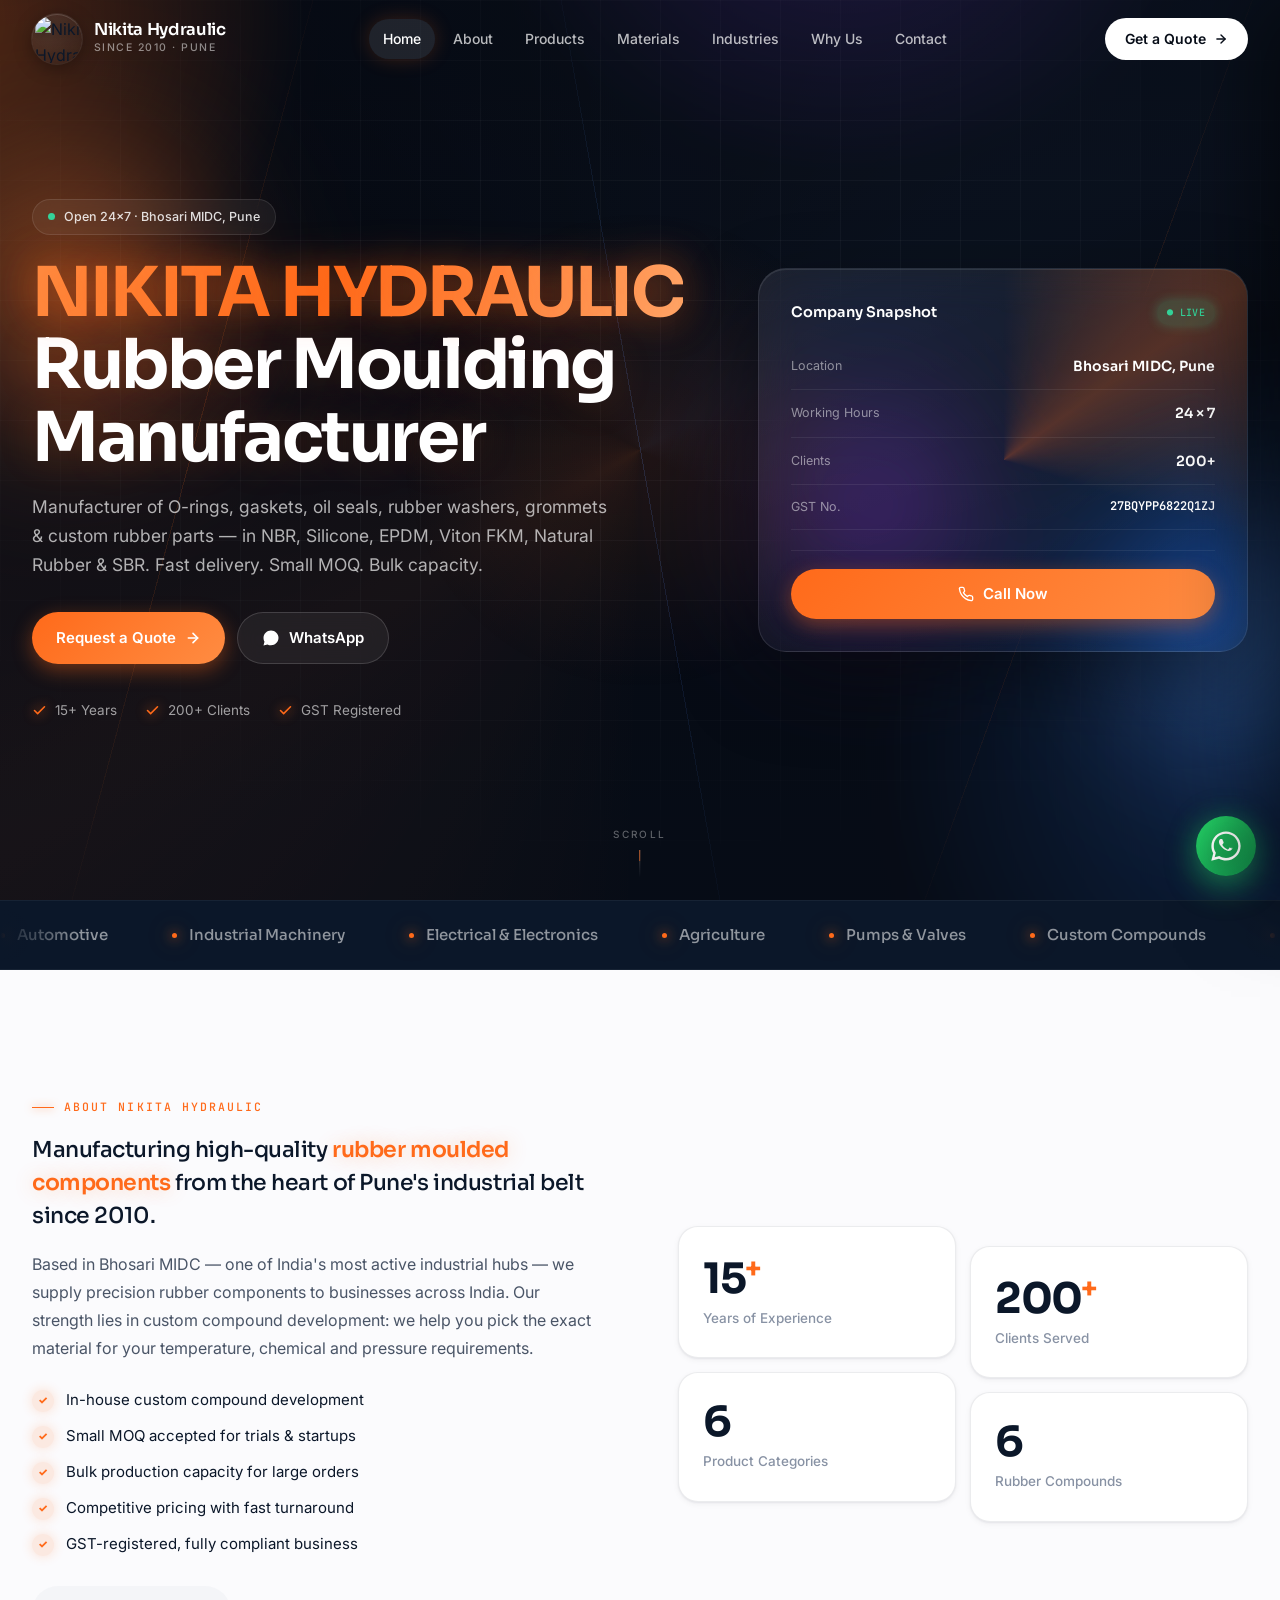
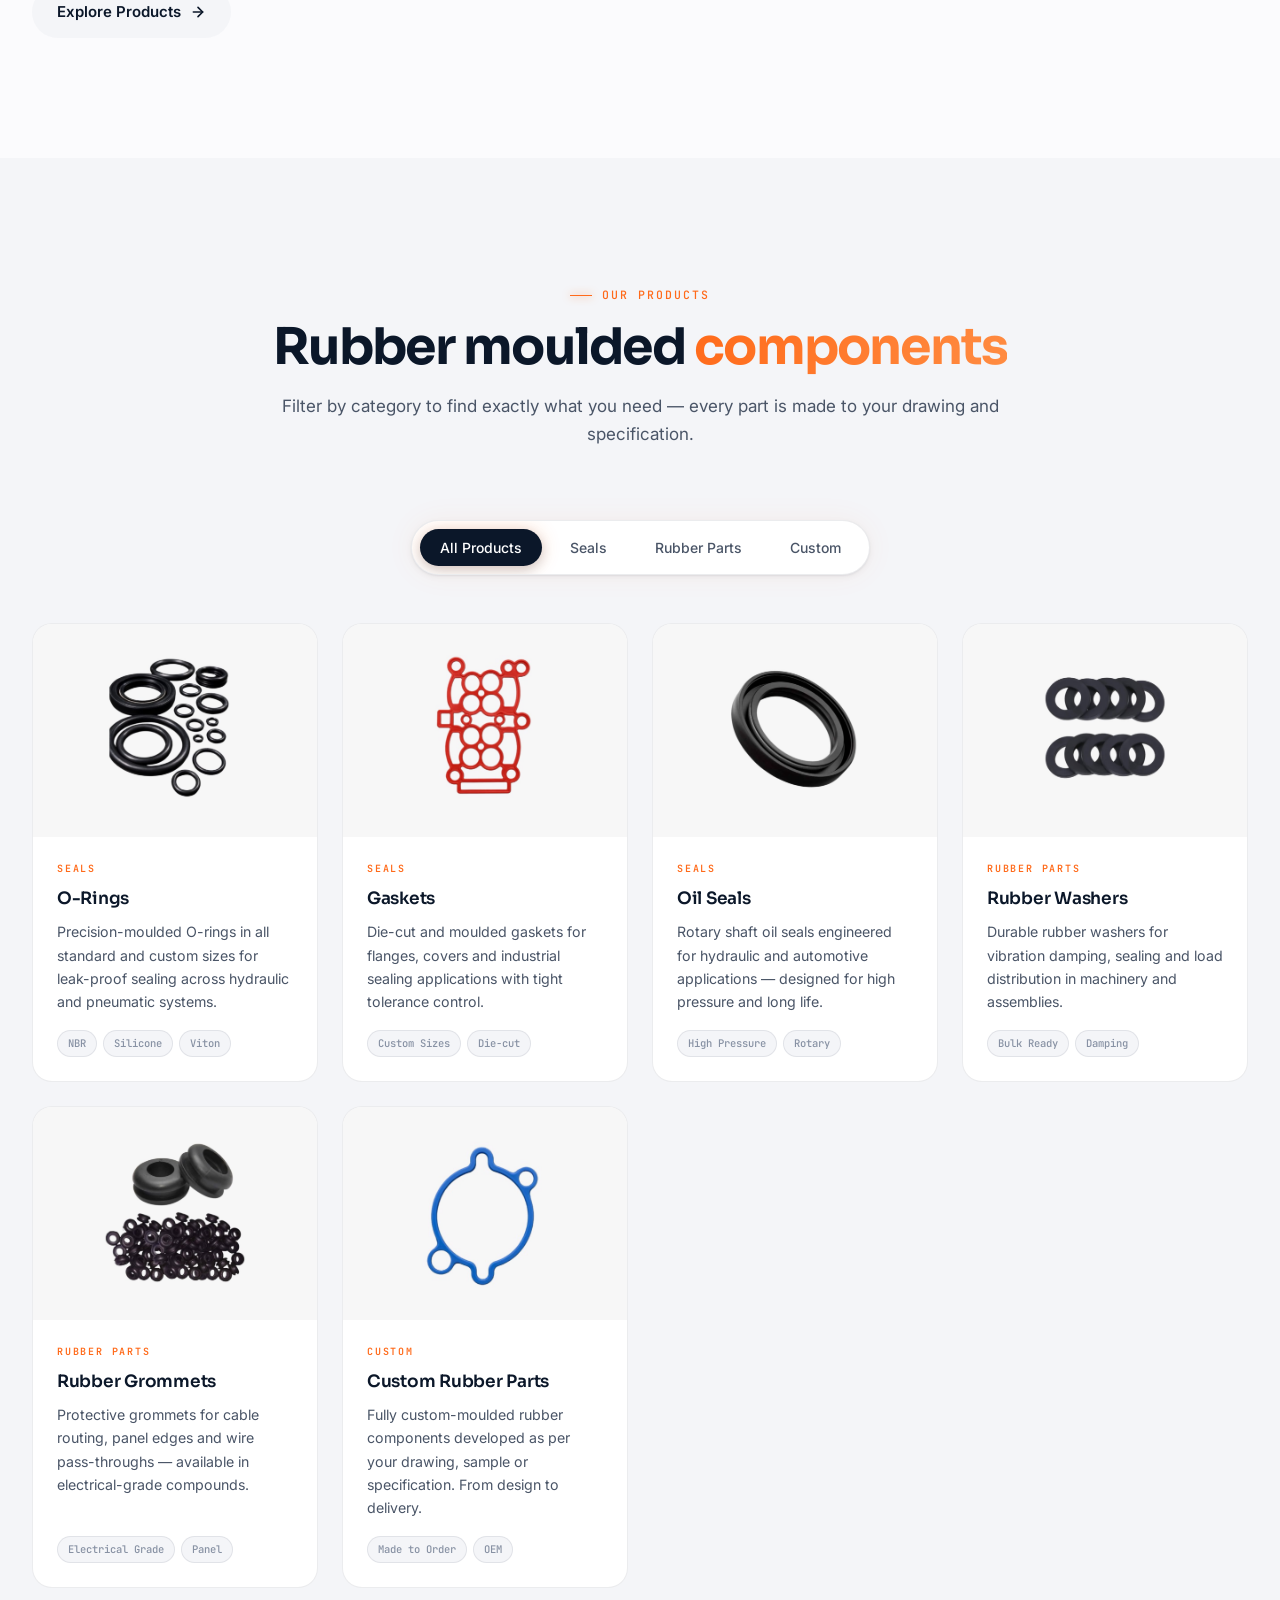
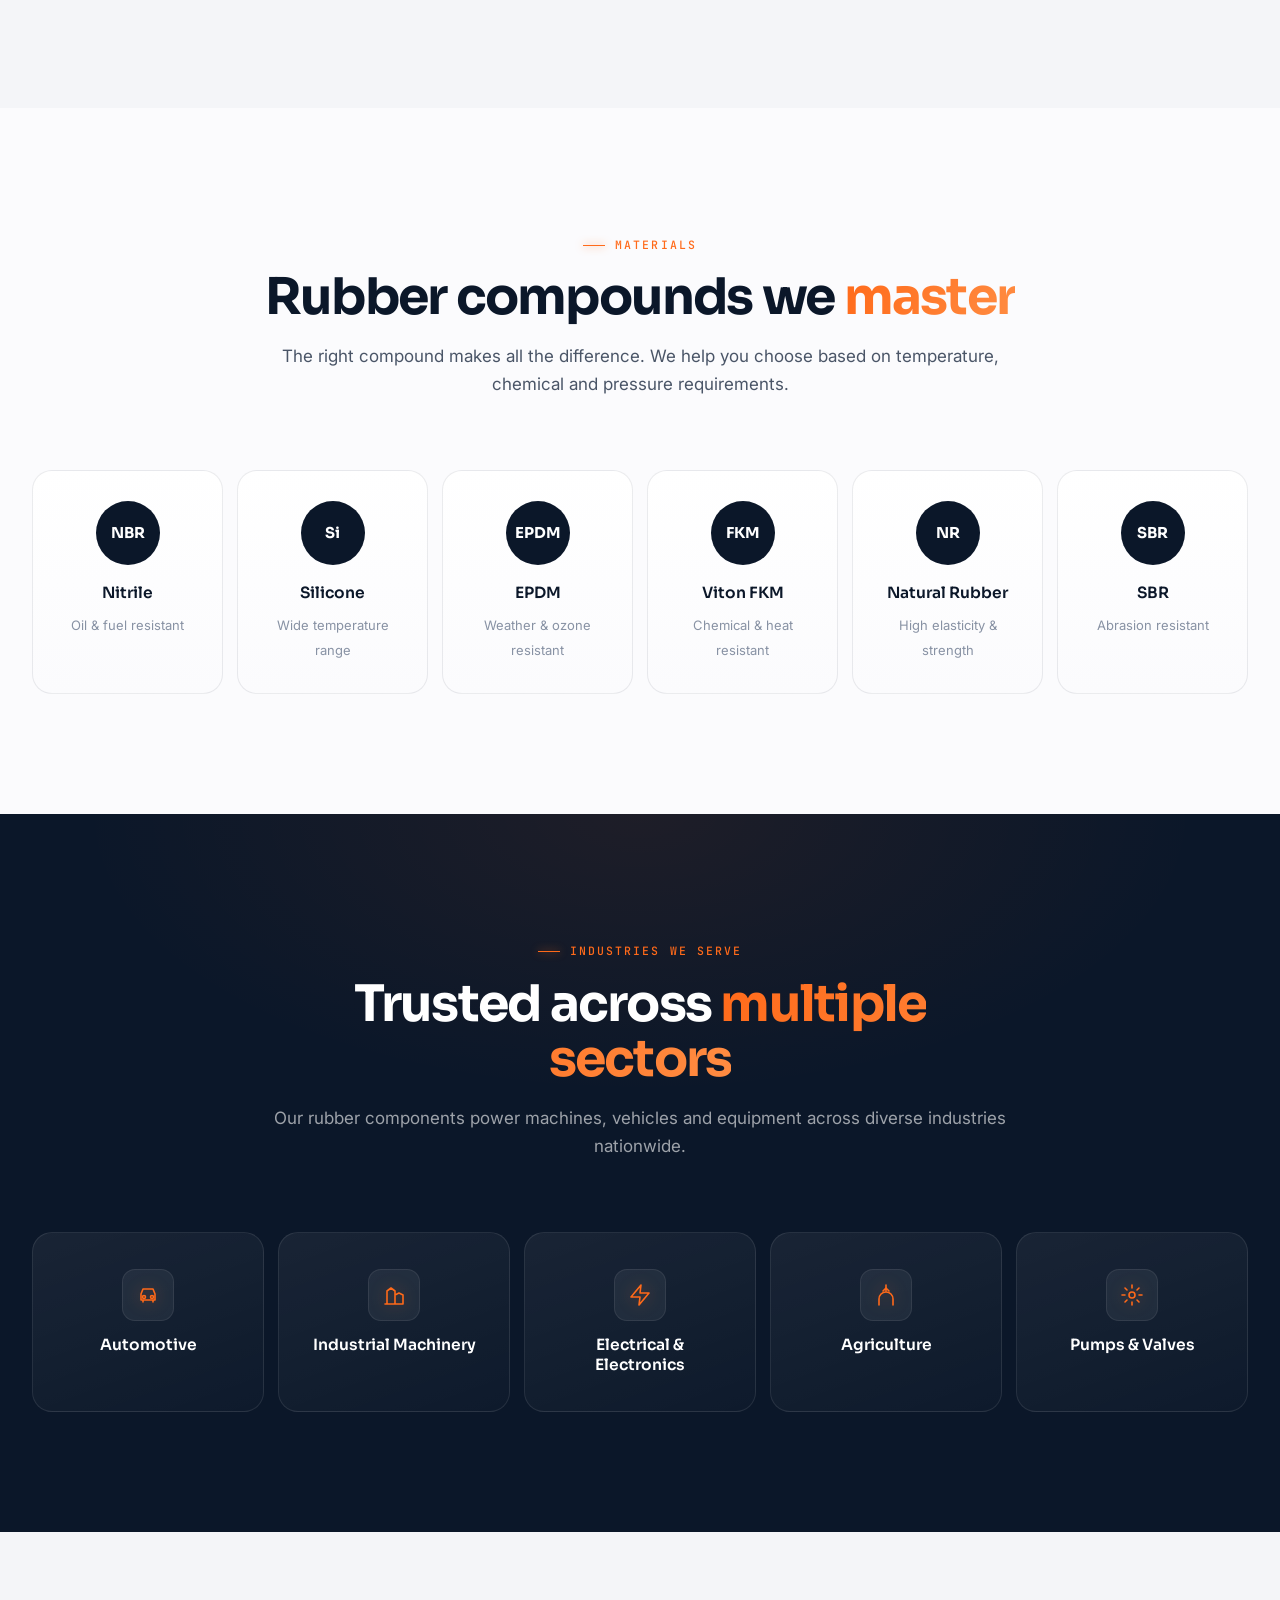
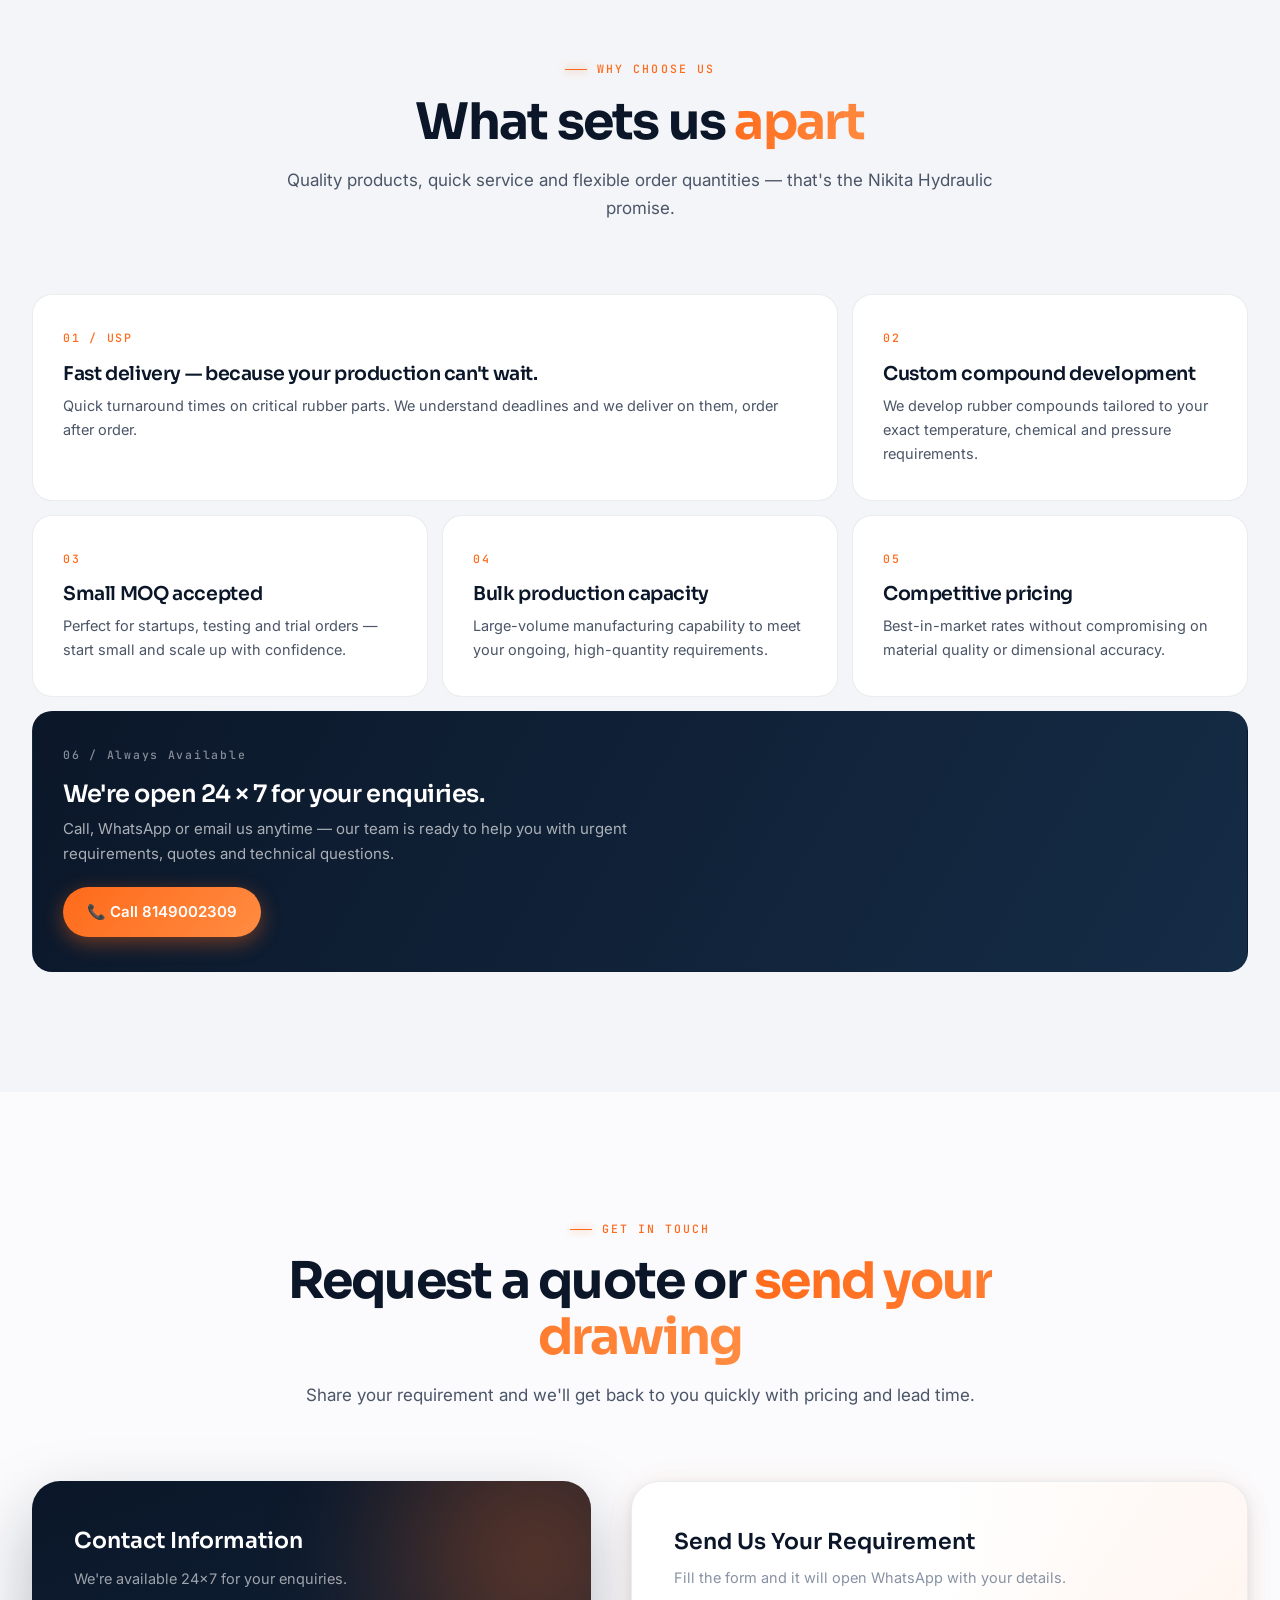
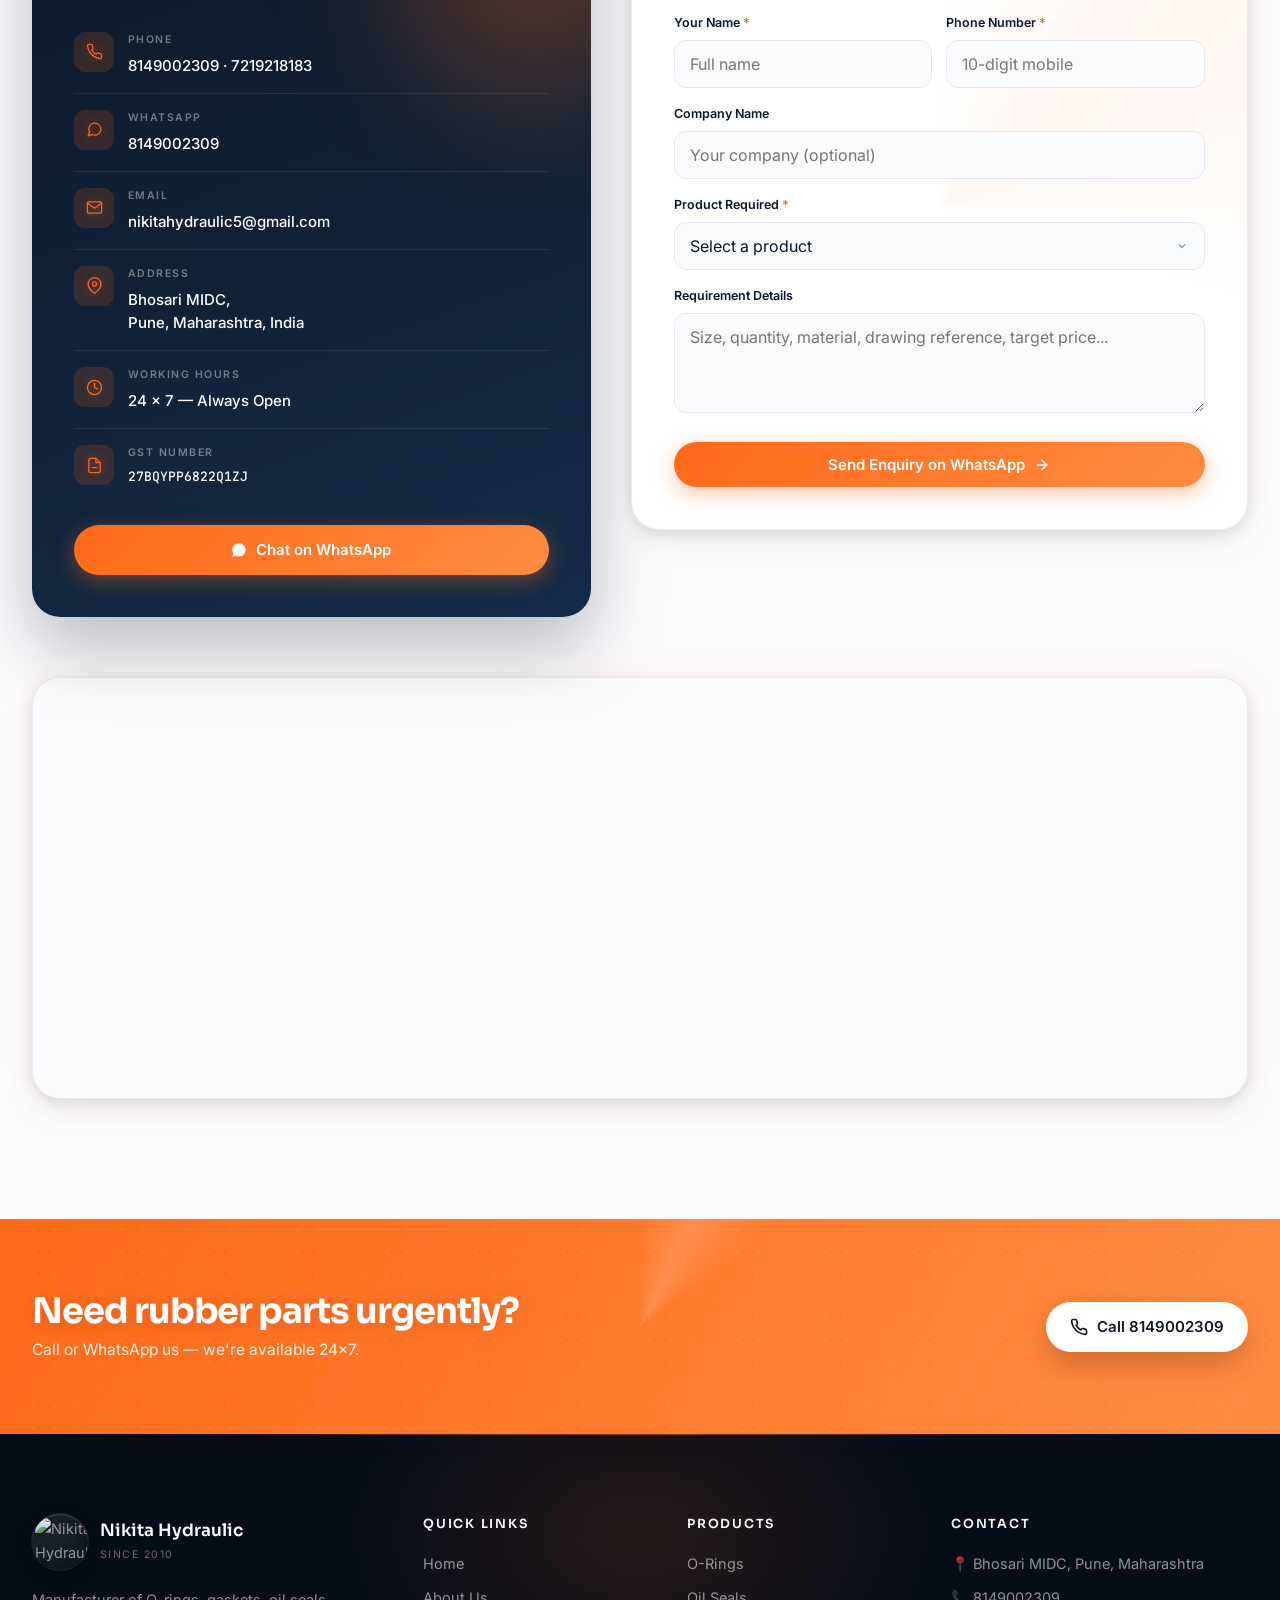
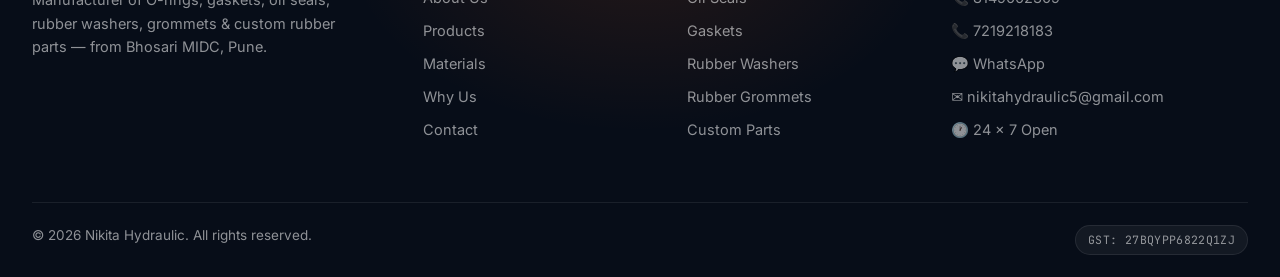
==== commit eda8f479: "Update index.html" ====
--- a/index.html
+++ b/index.html
@@ -6,21 +6,16 @@
 <meta name="theme-color" content="#0b1729" />
 <title>Nikita Hydraulic — Rubber Moulding Manufacturer | Bhosari MIDC, Pune</title>
 <meta name="description" content="Nikita Hydraulic — Rubber Moulding Manufacturer of O-rings, gaskets, oil seals, rubber washers, grommets & custom rubber parts. Bhosari MIDC, Pune. 24×7." />
-
 <link rel="icon" type="image/png" href="logo.png" />
 <link rel="apple-touch-icon" href="logo.png" />
-
 <link rel="preconnect" href="https://fonts.googleapis.com">
 <link rel="preconnect" href="https://fonts.gstatic.com" crossorigin>
 <link href="https://fonts.googleapis.com/css2?family=Sora:wght@300;400;500;600;700;800&family=Inter:wght@300;400;500;600;700&family=JetBrains+Mono:wght@400;500;600&display=swap" rel="stylesheet">
 
 <style>
-/* ============================================================
-   TOKENS
-============================================================ */
 :root{
   --ink:#070d18;--navy:#0b1729;--navy-3:#152c46;
-  --accent:#ff6a1a;--accent-2:#ff8c42;--accent-soft:rgba(255,106,26,.12);--accent-glow:rgba(255,106,26,.35);
+  --accent:#ff6a1a;--accent-soft:rgba(255,106,26,.12);--accent-glow:rgba(255,106,26,.35);
   --paper:#fbfbfd;--paper-2:#f4f5f8;
   --t-1:#0b1729;--t-2:#4a5567;--t-3:#8892a4;
   --line-dark:rgba(11,23,41,.08);
@@ -31,23 +26,13 @@
   --sh-sm:0 1px 2px rgba(11,23,41,.06),0 2px 6px rgba(11,23,41,.05);
   --sh-md:0 4px 12px rgba(11,23,41,.08),0 12px 32px rgba(11,23,41,.06);
   --sh-lg:0 12px 32px rgba(11,23,41,.12),0 32px 64px rgba(11,23,41,.08);
-  --sh-glow:0 8px 30px var(--accent-glow);
   --ease:cubic-bezier(.22,1,.36,1);--ease-out:cubic-bezier(.16,1,.3,1);
   --vh:100vh;
 }
 @supports (height:100dvh){:root{--vh:100dvh}}
-
-/* ============================================================
-   RESET & BASE
-============================================================ */
 *,*::before,*::after{margin:0;padding:0;box-sizing:border-box}
 html{scroll-behavior:smooth;-webkit-text-size-adjust:100%;text-size-adjust:100%;-webkit-tap-highlight-color:transparent}
-body{
-  font-family:var(--f-body);background:var(--paper);color:var(--t-1);
-  line-height:1.6;font-size:16px;
-  -webkit-font-smoothing:antialiased;-moz-osx-font-smoothing:grayscale;
-  overflow-x:hidden;width:100%;position:relative;
-}
+body{font-family:var(--f-body);background:var(--paper);color:var(--t-1);line-height:1.6;font-size:16px;-webkit-font-smoothing:antialiased;-moz-osx-font-smoothing:grayscale;overflow-x:hidden;width:100%;position:relative}
 img{max-width:100%;height:auto;display:block}
 a{color:inherit;text-decoration:none}
 button{font-family:inherit;border:none;background:none;cursor:pointer;color:inherit}
@@ -60,9 +45,7 @@
 :focus-visible{outline:2px solid var(--accent);outline-offset:3px;border-radius:6px}
 .wrap{width:100%;max-width:1280px;margin-inline:auto;padding-inline:clamp(16px,4vw,32px)}
 
-/* ============================================================
-   LOADER
-============================================================ */
+/* LOADER */
 #loader{position:fixed;inset:0;z-index:9999;background:var(--ink);display:grid;place-items:center;transition:opacity .7s var(--ease),visibility .7s}
 #loader.done{opacity:0;visibility:hidden;pointer-events:none}
 .load-mark{display:flex;flex-direction:column;align-items:center;gap:16px}
@@ -74,23 +57,12 @@
 .load-dots span:nth-child(3){animation-delay:.3s}
 @keyframes loadDot{0%,80%,100%{transform:scale(.5);opacity:.3}40%{transform:scale(1);opacity:1}}
 
-/* ============================================================
-   NAV
-============================================================ */
+/* NAV */
 .nav-wrap{position:fixed;top:0;left:0;right:0;z-index:1000;padding:14px 0;transition:padding .35s var(--ease),background .35s var(--ease),backdrop-filter .35s}
 .nav-wrap.scrolled{padding:8px 0;background:rgba(11,23,41,.78);backdrop-filter:blur(20px) saturate(180%);-webkit-backdrop-filter:blur(20px) saturate(180%);border-bottom:1px solid rgba(255,255,255,.06);box-shadow:0 8px 40px rgba(0,0,0,.3),0 0 60px rgba(255,106,26,.06) inset}
 .nav{display:flex;align-items:center;justify-content:space-between;gap:16px}
 .brand{display:flex;align-items:center;gap:12px;min-width:0;flex-shrink:1}
-.brand-mark{
-  width:clamp(40px,10vw,50px);height:clamp(40px,10vw,50px);
-  border-radius:50%;flex-shrink:0;
-  background:radial-gradient(circle at 30% 30%,rgba(255,255,255,.10),rgba(255,255,255,.02));
-  display:grid;place-items:center;
-  box-shadow:0 4px 18px rgba(0,0,0,.35),0 0 0 1px rgba(255,255,255,.1),inset 0 1px 0 rgba(255,255,255,.15);
-  overflow:hidden;padding:3px;
-  transition:transform .4s var(--ease),box-shadow .4s var(--ease);
-  position:relative;
-}
+.brand-mark{width:clamp(40px,10vw,50px);height:clamp(40px,10vw,50px);border-radius:50%;flex-shrink:0;background:radial-gradient(circle at 30% 30%,rgba(255,255,255,.10),rgba(255,255,255,.02));display:grid;place-items:center;box-shadow:0 4px 18px rgba(0,0,0,.35),0 0 0 1px rgba(255,255,255,.1),inset 0 1px 0 rgba(255,255,255,.15);overflow:hidden;padding:3px;transition:transform .4s var(--ease),box-shadow .4s var(--ease);position:relative}
 .brand-mark::before{content:"";position:absolute;inset:-2px;border-radius:50%;background:conic-gradient(from 0deg,transparent,rgba(255,106,26,.6),transparent 30%);animation:rotate 4s linear infinite;opacity:0;transition:opacity .4s}
 .brand:hover .brand-mark::before{opacity:1}
 @keyframes rotate{to{transform:rotate(360deg)}}
@@ -99,12 +71,9 @@
 .brand-txt{min-width:0}
 .brand-txt b{display:block;font-family:var(--f-display);font-weight:600;font-size:clamp(14px,3.5vw,16.5px);color:#fff;letter-spacing:-.02em;line-height:1.15;white-space:nowrap;overflow:hidden;text-overflow:ellipsis}
 .brand-txt span{font-size:clamp(8px,2.2vw,10.5px);color:rgba(255,255,255,.5);letter-spacing:.14em;text-transform:uppercase;font-weight:500;white-space:nowrap;overflow:hidden;text-overflow:ellipsis;display:block}
-
 .menu{display:flex;align-items:center;gap:4px}
 .menu a{padding:9px 14px;font-size:14px;font-weight:500;color:rgba(255,255,255,.72);border-radius:var(--r-pill);transition:all .25s var(--ease);white-space:nowrap;position:relative}
-.menu a::before{content:"";position:absolute;inset:0;border-radius:inherit;background:radial-gradient(circle at center,rgba(255,106,26,.25),transparent 70%);opacity:0;transition:opacity .3s}
 .menu a:hover{color:#fff;background:rgba(255,255,255,.06)}
-.menu a:hover::before{opacity:1}
 .menu a.active{color:#fff;background:rgba(255,255,255,.1);box-shadow:0 0 20px rgba(255,106,26,.2)}
 .nav-cta{display:inline-flex;align-items:center;gap:8px;padding:10px 20px;border-radius:var(--r-pill);background:#fff;color:var(--ink);font-weight:600;font-size:14px;transition:all .3s var(--ease);white-space:nowrap;flex-shrink:0;position:relative;overflow:hidden}
 .nav-cta::before{content:"";position:absolute;inset:0;background:linear-gradient(120deg,transparent 30%,rgba(255,255,255,.4) 50%,transparent 70%);transform:translateX(-100%);transition:transform .6s var(--ease)}
@@ -118,170 +87,60 @@
 .burger.on span:nth-child(1){top:19px;transform:rotate(45deg)}
 .burger.on span:nth-child(2){opacity:0}
 .burger.on span:nth-child(3){top:19px;transform:rotate(-45deg)}
-
-.drawer{
-  position:fixed;top:0;right:0;bottom:0;
-  width:min(340px,88vw);max-width:100%;
-  z-index:999;background:linear-gradient(160deg,var(--navy),#0d1f33);
-  padding:90px 26px 34px;
-  transform:translateX(100%);transition:transform .45s var(--ease);
-  display:flex;flex-direction:column;gap:2px;overflow-y:auto;
-  -webkit-overflow-scrolling:touch;
-  box-shadow:-20px 0 80px rgba(0,0,0,.5);
-}
+.drawer{position:fixed;top:0;right:0;bottom:0;width:min(340px,88vw);max-width:100%;z-index:999;background:linear-gradient(160deg,var(--navy),#0d1f33);padding:90px 26px 34px;transform:translateX(100%);transition:transform .45s var(--ease);display:flex;flex-direction:column;gap:2px;overflow-y:auto;-webkit-overflow-scrolling:touch;box-shadow:-20px 0 80px rgba(0,0,0,.5)}
 .drawer.open{transform:none}
 .drawer a{padding:15px 0;color:rgba(255,255,255,.78);font-size:16px;font-weight:500;border-bottom:1px solid rgba(255,255,255,.07);transition:color .25s}
 .drawer a:hover,.drawer a:active{color:var(--accent)}
 .drawer .drawer-cta{margin-top:22px;padding:15px;border-radius:var(--r-pill);text-align:center;background:var(--accent);color:#fff;font-weight:600;border:none;box-shadow:0 8px 30px var(--accent-glow)}
 
-/* ============================================================
-   HERO — PREMIUM LIGHT EFFECTS
-============================================================ */
-.hero{
-  position:relative;min-height:var(--vh);
-  display:flex;align-items:center;
-  background:var(--ink);overflow:hidden;
-  padding:calc(80px + env(safe-area-inset-top)) 0 60px;
-  isolation:isolate;
-}
+/* HERO */
+.hero{position:relative;min-height:var(--vh);display:flex;align-items:center;background:var(--ink);overflow:hidden;padding:calc(80px + env(safe-area-inset-top)) 0 60px;isolation:isolate}
 .hero-bg{position:absolute;inset:0;z-index:-1;overflow:hidden}
-
-/* Aurora base */
-.hero-bg::before{
-  content:"";position:absolute;inset:-30%;
-  background:
-    radial-gradient(700px 600px at 15% 20%,rgba(255,106,26,.32),transparent 55%),
-    radial-gradient(800px 700px at 85% 70%,rgba(30,90,180,.36),transparent 60%),
-    radial-gradient(600px 500px at 60% 10%,rgba(120,60,220,.20),transparent 60%),
-    linear-gradient(180deg,#05080f 0%,#070d18 100%);
-  animation:heroDrift 22s ease-in-out infinite alternate;filter:blur(6px);
-}
+.hero-bg::before{content:"";position:absolute;inset:-30%;background:radial-gradient(700px 600px at 15% 20%,rgba(255,106,26,.32),transparent 55%),radial-gradient(800px 700px at 85% 70%,rgba(30,90,180,.36),transparent 60%),radial-gradient(600px 500px at 60% 10%,rgba(120,60,220,.20),transparent 60%),linear-gradient(180deg,#05080f 0%,#070d18 100%);animation:heroDrift 22s ease-in-out infinite alternate;filter:blur(6px)}
 @keyframes heroDrift{0%{transform:translate(0,0) scale(1)}100%{transform:translate(3%,-2%) scale(1.08)}}
-
-/* Aurora ribbon */
-.hero-bg::after{
-  content:"";position:absolute;inset:0;
-  background:
-    conic-gradient(from 180deg at 50% 50%, transparent 0deg, rgba(255,106,26,.08) 60deg, transparent 120deg, rgba(80,140,255,.06) 240deg, transparent 300deg);
-  animation:auroraSpin 30s linear infinite;
-  mix-blend-mode:screen;
-  opacity:.8;
-}
-@keyframes auroraSpin{to{transform:rotate(360deg)}}
-
-/* Grid */
-.hero-grid-bg{
-  position:absolute;inset:0;
-  background-image:
-    linear-gradient(rgba(255,255,255,.035) 1px,transparent 1px),
-    linear-gradient(90deg,rgba(255,255,255,.035) 1px,transparent 1px);
-  background-size:60px 60px;
-  mask-image:radial-gradient(ellipse 70% 60% at 50% 40%,#000 40%,transparent 100%);
-  -webkit-mask-image:radial-gradient(ellipse 70% 60% at 50% 40%,#000 40%,transparent 100%);
-  animation:gridPulse 8s ease-in-out infinite;
-}
+.hero-bg::after{content:"";position:absolute;inset:0;background:conic-gradient(from 180deg at 50% 50%,transparent 0deg,rgba(255,106,26,.08) 60deg,transparent 120deg,rgba(80,140,255,.06) 240deg,transparent 300deg);animation:rotate 30s linear infinite;mix-blend-mode:screen;opacity:.8}
+.hero-grid-bg{position:absolute;inset:0;background-image:linear-gradient(rgba(255,255,255,.035) 1px,transparent 1px),linear-gradient(90deg,rgba(255,255,255,.035) 1px,transparent 1px);background-size:60px 60px;mask-image:radial-gradient(ellipse 70% 60% at 50% 40%,#000 40%,transparent 100%);-webkit-mask-image:radial-gradient(ellipse 70% 60% at 50% 40%,#000 40%,transparent 100%);animation:gridPulse 8s ease-in-out infinite}
 @keyframes gridPulse{0%,100%{opacity:.5}50%{opacity:1}}
-
-/* Mouse spotlight */
-.spotlight{
-  position:absolute;inset:0;pointer-events:none;
-  background:radial-gradient(600px circle at var(--mx,50%) var(--my,50%), rgba(255,106,26,.10), transparent 40%);
-  transition:background .1s linear;
-  z-index:1;
-}
-
-/* Floating orbs */
-.orb{
-  position:absolute;border-radius:50%;
-  filter:blur(60px);
-  pointer-events:none;
-  will-change:transform;
-  mix-blend-mode:screen;
-}
+.spotlight{position:absolute;inset:0;pointer-events:none;background:radial-gradient(600px circle at var(--mx,50%) var(--my,50%),rgba(255,106,26,.10),transparent 40%);transition:background .1s linear;z-index:1}
+.orb{position:absolute;border-radius:50%;filter:blur(60px);pointer-events:none;will-change:transform;mix-blend-mode:screen}
 .orb-1{width:clamp(200px,40vw,400px);height:clamp(200px,40vw,400px);background:radial-gradient(circle,rgba(255,106,26,.55),transparent 70%);top:10%;left:-10%;animation:orbFloat1 20s ease-in-out infinite}
 .orb-2{width:clamp(180px,35vw,350px);height:clamp(180px,35vw,350px);background:radial-gradient(circle,rgba(80,140,255,.45),transparent 70%);bottom:10%;right:-10%;animation:orbFloat2 24s ease-in-out infinite}
 .orb-3{width:clamp(150px,30vw,300px);height:clamp(150px,30vw,300px);background:radial-gradient(circle,rgba(180,80,255,.35),transparent 70%);top:40%;right:20%;animation:orbFloat3 28s ease-in-out infinite}
 @keyframes orbFloat1{0%,100%{transform:translate(0,0) scale(1)}50%{transform:translate(60px,40px) scale(1.15)}}
 @keyframes orbFloat2{0%,100%{transform:translate(0,0) scale(1)}50%{transform:translate(-50px,-40px) scale(1.2)}}
 @keyframes orbFloat3{0%,100%{transform:translate(0,0) scale(1)}50%{transform:translate(-40px,50px) scale(1.1)}}
-
-/* Light rays */
-.light-ray{
-  position:absolute;width:1px;height:120%;top:-10%;
-  background:linear-gradient(to bottom,transparent,rgba(255,106,26,.4),transparent);
-  pointer-events:none;opacity:.35;
-}
+.light-ray{position:absolute;width:1px;height:120%;top:-10%;background:linear-gradient(to bottom,transparent,rgba(255,106,26,.4),transparent);pointer-events:none;opacity:.35}
 .light-ray-1{left:15%;animation:rayMove 12s ease-in-out infinite;transform:rotate(15deg)}
 .light-ray-2{left:50%;animation:rayMove 15s ease-in-out infinite .5s;transform:rotate(-10deg);background:linear-gradient(to bottom,transparent,rgba(80,140,255,.5),transparent)}
 .light-ray-3{left:85%;animation:rayMove 10s ease-in-out infinite 1s;transform:rotate(20deg)}
-@keyframes rayMove{0%,100%{opacity:.15;transform:translateY(0) rotate(var(--rot,0deg))}50%{opacity:.5;transform:translateY(30px) rotate(var(--rot,0deg))}}
-
+@keyframes rayMove{0%,100%{opacity:.15}50%{opacity:.5}}
 .hero-grid{display:grid;grid-template-columns:minmax(0,1.15fr) minmax(0,.85fr);gap:clamp(32px,5vw,64px);align-items:center;width:100%;position:relative;z-index:2}
-
 .chip{display:inline-flex;align-items:center;gap:9px;padding:7px 15px;border-radius:var(--r-pill);background:rgba(255,255,255,.05);border:1px solid rgba(255,255,255,.1);color:rgba(255,255,255,.85);font-size:clamp(11px,2.8vw,12.5px);font-weight:500;backdrop-filter:blur(10px);max-width:100%;position:relative;overflow:hidden}
 .chip::before{content:"";position:absolute;inset:0;background:linear-gradient(120deg,transparent 30%,rgba(255,255,255,.12) 50%,transparent 70%);transform:translateX(-100%);animation:chipShine 4s infinite}
 @keyframes chipShine{0%,60%{transform:translateX(-100%)}100%{transform:translateX(100%)}}
 .chip .live{width:7px;height:7px;border-radius:50%;background:#34d399;box-shadow:0 0 0 0 rgba(52,211,153,.6);animation:live 2s infinite;flex-shrink:0}
 @keyframes live{0%,100%{box-shadow:0 0 0 0 rgba(52,211,153,.5)}70%{box-shadow:0 0 0 8px rgba(52,211,153,0)}}
-
-.hero h1{
-  font-family:var(--f-display);
-  font-size:clamp(1.7rem,7vw,4.3rem);
-  font-weight:700;line-height:1.06;letter-spacing:-.035em;
-  color:#fff;margin:22px 0 18px;max-width:820px;
-  word-break:break-word;
-  text-shadow:0 0 40px rgba(255,106,26,.2);
-}
-.hero h1 em{
-  font-style:normal;
-  background:linear-gradient(110deg,#ff8c42 0%,#ff6a1a 45%,#ffa76a 100%);
-  -webkit-background-clip:text;background-clip:text;color:transparent;
-  filter:drop-shadow(0 0 20px rgba(255,106,26,.4));
-}
+.hero h1{font-family:var(--f-display);font-size:clamp(1.7rem,7vw,4.3rem);font-weight:700;line-height:1.06;letter-spacing:-.035em;color:#fff;margin:22px 0 18px;max-width:820px;word-break:break-word;text-shadow:0 0 40px rgba(255,106,26,.2)}
+.hero h1 em{font-style:normal;background:linear-gradient(110deg,#ff8c42 0%,#ff6a1a 45%,#ffa76a 100%);-webkit-background-clip:text;background-clip:text;color:transparent;filter:drop-shadow(0 0 20px rgba(255,106,26,.4))}
 .hero-sub{font-size:clamp(14.5px,3.6vw,17.5px);color:rgba(255,255,255,.68);max-width:580px;line-height:1.65;margin-bottom:32px}
 .hero-btns{display:flex;gap:12px;flex-wrap:wrap;margin-bottom:36px}
-
 .btn{display:inline-flex;align-items:center;justify-content:center;gap:9px;padding:13px 24px;border-radius:var(--r-pill);font-weight:600;font-size:clamp(13.5px,3.4vw,15px);transition:all .3s var(--ease);position:relative;overflow:hidden;white-space:nowrap;max-width:100%}
 .btn svg{width:16px;height:16px;transition:transform .3s var(--ease);flex-shrink:0;position:relative;z-index:2}
 .btn > *{position:relative;z-index:2}
 .btn:hover svg{transform:translateX(3px)}
-.btn-primary{background:linear-gradient(135deg,var(--accent),#ff8c42);color:#fff;box-shadow:0 6px 20px rgba(255,106,26,.4),0 0 0 1px rgba(255,106,26,.3) inset}
+.btn-primary{background:linear-gradient(135deg,var(--accent),#ff8c42);color:#fff;box-shadow:0 6px 20px rgba(255,106,26,.4)}
 .btn-primary::before{content:"";position:absolute;inset:0;background:linear-gradient(120deg,transparent 30%,rgba(255,255,255,.35) 50%,transparent 70%);transform:translateX(-100%);transition:transform .7s var(--ease);z-index:1}
-.btn-primary::after{content:"";position:absolute;inset:0;background:radial-gradient(circle at 50% 50%,rgba(255,106,26,.6),transparent 70%);opacity:0;transition:opacity .4s;z-index:0}
 .btn-primary:hover::before{transform:translateX(100%)}
-.btn-primary:hover::after{opacity:.5}
-.btn-primary:hover{transform:translateY(-2px);box-shadow:0 12px 40px rgba(255,106,26,.6),0 0 30px rgba(255,106,26,.4),0 0 0 1px rgba(255,106,26,.5) inset}
-.btn-primary:active{transform:translateY(0)}
+.btn-primary:hover{transform:translateY(-2px);box-shadow:0 12px 40px rgba(255,106,26,.6),0 0 30px rgba(255,106,26,.4)}
 .btn-glass{background:rgba(255,255,255,.06);color:#fff;border:1px solid rgba(255,255,255,.15);backdrop-filter:blur(10px)}
 .btn-glass:hover{background:rgba(255,255,255,.14);border-color:rgba(255,255,255,.35);transform:translateY(-2px);box-shadow:0 8px 30px rgba(255,255,255,.1)}
-
 .hero-mini{display:flex;gap:20px 28px;flex-wrap:wrap}
 .hero-mini div{display:flex;align-items:center;gap:8px;font-size:clamp(12px,3vw,13.5px);color:rgba(255,255,255,.6);transition:color .3s}
 .hero-mini div:hover{color:rgba(255,255,255,.95)}
 .hero-mini svg{width:15px;height:15px;color:var(--accent);flex-shrink:0;filter:drop-shadow(0 0 6px var(--accent))}
-
-/* HERO CARD — glass with animated glow border */
-.hero-card{
-  background:linear-gradient(160deg,rgba(255,255,255,.08),rgba(255,255,255,.02));
-  border:1px solid rgba(255,255,255,.1);
-  border-radius:var(--r-xl);padding:clamp(22px,4vw,32px);
-  backdrop-filter:blur(24px) saturate(160%);-webkit-backdrop-filter:blur(24px) saturate(160%);
-  box-shadow:0 30px 80px rgba(0,0,0,.4),inset 0 1px 0 rgba(255,255,255,.1);
-  position:relative;overflow:hidden;width:100%;max-width:520px;
-  transition:transform .5s var(--ease),box-shadow .5s var(--ease);
-}
-/* Animated conic glow border */
-.hero-card::before{
-  content:"";position:absolute;top:-50%;right:-50%;width:200%;height:200%;
-  background:conic-gradient(from 0deg,transparent,rgba(255,106,26,.28),transparent 30%);
-  animation:rotate 8s linear infinite;pointer-events:none;
-}
-/* Inner glow */
-.hero-card::after{
-  content:"";position:absolute;inset:0;border-radius:inherit;
-  background:radial-gradient(circle at var(--hx,50%) var(--hy,50%), rgba(255,106,26,.15), transparent 60%);
-  opacity:0;transition:opacity .4s;pointer-events:none;
-}
+.hero-card{background:linear-gradient(160deg,rgba(255,255,255,.08),rgba(255,255,255,.02));border:1px solid rgba(255,255,255,.1);border-radius:var(--r-xl);padding:clamp(22px,4vw,32px);backdrop-filter:blur(24px) saturate(160%);-webkit-backdrop-filter:blur(24px) saturate(160%);box-shadow:0 30px 80px rgba(0,0,0,.4),inset 0 1px 0 rgba(255,255,255,.1);position:relative;overflow:hidden;width:100%;max-width:520px;transition:transform .5s var(--ease),box-shadow .5s var(--ease)}
+.hero-card::before{content:"";position:absolute;top:-50%;right:-50%;width:200%;height:200%;background:conic-gradient(from 0deg,transparent,rgba(255,106,26,.28),transparent 30%);animation:rotate 8s linear infinite;pointer-events:none}
+.hero-card::after{content:"";position:absolute;inset:0;border-radius:inherit;background:radial-gradient(circle at var(--hx,50%) var(--hy,50%),rgba(255,106,26,.15),transparent 60%);opacity:0;transition:opacity .4s;pointer-events:none}
 .hero-card:hover::after{opacity:1}
 .hero-card:hover{transform:translateY(-4px);box-shadow:0 40px 100px rgba(0,0,0,.5),0 0 60px rgba(255,106,26,.2),inset 0 1px 0 rgba(255,255,255,.15)}
 .hero-card > *{position:relative;z-index:1}
@@ -296,15 +155,12 @@
 .hc-row .v.mono{font-family:var(--f-mono);font-size:12px}
 .hc-cta{margin-top:20px;padding-top:18px;border-top:1px solid rgba(255,255,255,.07)}
 .hc-cta .btn{width:100%}
-
 .scroll-cue{position:absolute;left:50%;bottom:22px;transform:translateX(-50%);display:flex;flex-direction:column;align-items:center;gap:8px;color:rgba(255,255,255,.35);font-size:10px;letter-spacing:.24em;text-transform:uppercase;font-weight:500;z-index:2}
 .scroll-cue .bar{width:1px;height:28px;background:linear-gradient(to bottom,rgba(255,255,255,.3),transparent);position:relative;overflow:hidden}
 .scroll-cue .bar::after{content:"";position:absolute;top:0;left:0;width:100%;height:40%;background:var(--accent);box-shadow:0 0 12px var(--accent);animation:scrollBar 2.2s infinite var(--ease)}
 @keyframes scrollBar{0%{top:-40%}100%{top:100%}}
 
-/* ============================================================
-   MARQUEE
-============================================================ */
+/* MARQUEE */
 .marquee{padding:22px 0;background:var(--navy);border-top:1px solid rgba(255,255,255,.05);border-bottom:1px solid rgba(255,255,255,.05);overflow:hidden;position:relative}
 .marquee::before,.marquee::after{content:"";position:absolute;top:0;bottom:0;width:80px;z-index:2;pointer-events:none}
 .marquee::before{left:0;background:linear-gradient(to right,var(--navy),transparent)}
@@ -316,9 +172,7 @@
 .marquee-item:hover{color:#fff}
 .marquee-item::before{content:"";width:5px;height:5px;border-radius:50%;background:var(--accent);box-shadow:0 0 12px var(--accent),0 0 24px var(--accent);flex-shrink:0}
 
-/* ============================================================
-   SECTIONS
-============================================================ */
+/* SECTIONS */
 .sec{padding:clamp(60px,10vw,120px) 0;position:relative;overflow:hidden}
 .sec.alt{background:var(--paper-2)}
 .sec.dark{background:var(--navy);color:#fff;position:relative}
@@ -333,9 +187,7 @@
 .sec-head h2 em{font-style:normal;background:linear-gradient(110deg,var(--accent),#ff8c42);-webkit-background-clip:text;background-clip:text;color:transparent}
 .sec-head p{font-size:clamp(14.5px,3.6vw,17px);color:var(--t-2);line-height:1.65}
 
-/* ============================================================
-   ABOUT
-============================================================ */
+/* ABOUT */
 .about-grid{display:grid;grid-template-columns:1fr 1fr;gap:clamp(32px,6vw,80px);align-items:center;position:relative;z-index:2}
 .about-lead{font-family:var(--f-display);font-size:clamp(17px,4vw,22px);font-weight:500;line-height:1.5;color:var(--t-1);margin-bottom:18px;letter-spacing:-.02em}
 .about-lead em{font-style:normal;color:var(--accent);font-weight:600;text-shadow:0 0 20px rgba(255,106,26,.3)}
@@ -355,24 +207,18 @@
 .stat span{font-size:clamp(12px,3vw,13.5px);color:var(--t-3);font-weight:500;display:block;margin-top:8px}
 .stat:nth-child(2),.stat:nth-child(4){transform:translateY(20px)}
 
-/* ============================================================
-   FILTERS
-============================================================ */
+/* FILTERS */
 .filter-wrap{display:flex;justify-content:center;width:100%;position:relative;z-index:2}
 .filter-bar{display:flex;gap:8px;padding:8px;background:#fff;border-radius:var(--r-pill);border:1px solid var(--line-dark);box-shadow:var(--sh-sm),0 0 30px rgba(255,106,26,.06);max-width:100%;overflow-x:auto;-webkit-overflow-scrolling:touch;scrollbar-width:none}
 .filter-bar::-webkit-scrollbar{display:none}
-.filter-btn{padding:10px 20px;border-radius:var(--r-pill);font-size:clamp(13px,3.2vw,14px);font-weight:500;color:var(--t-2);transition:all .3s var(--ease);white-space:nowrap;flex-shrink:0;position:relative}
+.filter-btn{padding:10px 20px;border-radius:var(--r-pill);font-size:clamp(13px,3.2vw,14px);font-weight:500;color:var(--t-2);transition:all .3s var(--ease);white-space:nowrap;flex-shrink:0}
 .filter-btn:hover{color:var(--t-1);background:var(--paper-2)}
 .filter-btn.active{background:var(--navy);color:#fff;box-shadow:0 4px 12px rgba(11,23,41,.18),0 0 20px rgba(255,106,26,.2)}
 
-/* ============================================================
-   PRODUCTS — with glow + light effects
-============================================================ */
+/* PRODUCTS */
 .grid-products{display:grid;grid-template-columns:repeat(auto-fill,minmax(min(100%,280px),1fr));gap:clamp(16px,3.5vw,24px);margin-top:clamp(32px,6vw,48px);position:relative;z-index:2}
 .product{background:#fff;border:1px solid var(--line-dark);border-radius:var(--r-lg);transition:all .5s var(--ease);position:relative;overflow:hidden;display:flex;flex-direction:column;min-width:0}
-/* Glow border on hover */
 .product::before{content:"";position:absolute;inset:0;border-radius:inherit;padding:1px;background:linear-gradient(135deg,rgba(255,106,26,.6),transparent 40%,transparent 60%,rgba(255,106,26,.3));-webkit-mask:linear-gradient(#000 0 0) content-box,linear-gradient(#000 0 0);-webkit-mask-composite:xor;mask-composite:exclude;opacity:0;transition:opacity .5s;pointer-events:none;z-index:3}
-/* Light follow */
 .product::after{content:"";position:absolute;inset:0;background:radial-gradient(500px circle at var(--px,50%) var(--py,50%),rgba(255,106,26,.12),transparent 45%);opacity:0;transition:opacity .4s;pointer-events:none;z-index:1}
 .product:hover::before{opacity:1}
 .product:hover::after{opacity:1}
@@ -385,13 +231,11 @@
 .product:hover .p-media img{transform:scale(1.08)}
 .p-media.no-photo{display:grid;place-items:center;cursor:default}
 .p-media.no-photo .p-icon{display:grid;width:clamp(56px,14vw,70px);height:clamp(56px,14vw,70px);border-radius:18px;background:linear-gradient(135deg,var(--paper-2),#e9ecf2);color:var(--navy);place-items:center;transition:all .4s var(--ease);position:relative}
-.p-media.no-photo .p-icon::before{content:"";position:absolute;inset:-6px;border-radius:24px;background:conic-gradient(from 0deg,transparent,var(--accent),transparent 30%);opacity:0;animation:rotate 4s linear infinite;transition:opacity .4s}
-.product:hover .p-media.no-photo .p-icon::before{opacity:.5}
-.p-media.no-photo .p-icon svg{width:clamp(26px,6.5vw,32px);height:clamp(26px,6.5vw,32px);stroke-width:1.6;position:relative;z-index:1}
+.p-media.no-photo .p-icon svg{width:clamp(26px,6.5vw,32px);height:clamp(26px,6.5vw,32px);stroke-width:1.6}
 .product:hover .p-media.no-photo .p-icon{background:linear-gradient(135deg,var(--accent),#ff8c42);color:#fff;box-shadow:0 8px 22px rgba(255,106,26,.45),0 0 30px rgba(255,106,26,.35);transform:scale(1.08) rotate(-4deg)}
 .p-overlay{position:absolute;inset:0;background:linear-gradient(to top,rgba(11,23,41,.55),transparent 45%);opacity:0;transition:opacity .4s var(--ease);display:flex;align-items:flex-end;justify-content:flex-end;padding:12px;pointer-events:none;z-index:3}
 .product:hover .p-overlay{opacity:1}
-.p-zoom{width:36px;height:36px;border-radius:50%;background:rgba(255,255,255,.92);backdrop-filter:blur(10px);display:grid;place-items:center;color:var(--navy);transform:translateY(8px);transition:transform .4s var(--ease);box-shadow:0 4px 12px rgba(0,0,0,.15)}
+.p-zoom{width:36px;height:36px;border-radius:50%;background:rgba(255,255,255,.92);backdrop-filter:blur(10px);display:grid;place-items:center;color:var(--navy);transform:translateY(8px);transition:transform .4s var(--ease)}
 .product:hover .p-zoom{transform:none}
 .p-zoom svg{width:16px;height:16px;stroke-width:2}
 .p-body{padding:clamp(18px,4vw,24px);display:flex;flex-direction:column;flex:1;min-width:0}
@@ -404,9 +248,7 @@
 @keyframes popIn{from{opacity:0;transform:scale(.94) translateY(10px)}to{opacity:1;transform:none}}
 .product.pop{animation:popIn .5s var(--ease) backwards}
 
-/* ============================================================
-   LIGHTBOX
-============================================================ */
+/* LIGHTBOX */
 .lightbox{position:fixed;inset:0;z-index:2000;background:rgba(7,13,24,.94);backdrop-filter:blur(16px);-webkit-backdrop-filter:blur(16px);display:grid;place-items:center;padding:clamp(16px,4vw,40px);opacity:0;visibility:hidden;transition:opacity .4s var(--ease),visibility .4s}
 .lightbox.open{opacity:1;visibility:visible}
 .lb-img{max-width:min(1100px,92vw);max-height:75vh;border-radius:14px;box-shadow:0 40px 100px rgba(0,0,0,.6),0 0 80px rgba(255,106,26,.2);transform:scale(.92);transition:transform .4s var(--ease);object-fit:contain}
@@ -421,9 +263,7 @@
 .lb-nav.next{right:clamp(8px,2vw,24px)}
 .lb-nav svg{width:20px;height:20px;stroke-width:2.4}
 
-/* ============================================================
-   MATERIALS
-============================================================ */
+/* MATERIALS */
 .grid-materials{display:grid;grid-template-columns:repeat(auto-fit,minmax(min(100%,160px),1fr));gap:14px;position:relative;z-index:2}
 .material{background:linear-gradient(180deg,#fff,var(--paper));border:1px solid var(--line-dark);border-radius:var(--r-lg);padding:clamp(22px,5vw,30px) clamp(16px,3.5vw,24px);text-align:center;transition:all .45s var(--ease);position:relative;overflow:hidden}
 .material::before{content:"";position:absolute;inset:0;background:radial-gradient(300px circle at var(--mx,50%) var(--my,50%),rgba(255,106,26,.12),transparent 60%);opacity:0;transition:opacity .4s;pointer-events:none}
@@ -431,22 +271,16 @@
 .material:hover{transform:translateY(-6px);box-shadow:var(--sh-lg),0 0 40px rgba(255,106,26,.15);border-color:rgba(255,106,26,.3)}
 .m-code{width:clamp(52px,13vw,64px);height:clamp(52px,13vw,64px);margin:0 auto 16px;border-radius:50%;background:var(--navy);color:#fff;display:grid;place-items:center;font-family:var(--f-display);font-weight:700;font-size:clamp(12px,3vw,15px);transition:all .4s var(--ease);position:relative}
 .m-code::before{content:"";position:absolute;inset:-4px;border-radius:50%;border:1px dashed rgba(255,255,255,.2);animation:spin 12s linear infinite}
-.m-code::after{content:"";position:absolute;inset:-8px;border-radius:50%;background:conic-gradient(from 0deg,transparent,rgba(255,106,26,.6),transparent 30%);opacity:0;transition:opacity .4s;animation:rotate 4s linear infinite}
-.material:hover .m-code::after{opacity:1}
 @keyframes spin{to{transform:rotate(360deg)}}
 .material:hover .m-code{background:linear-gradient(135deg,var(--accent),#ff8c42);transform:scale(1.08);box-shadow:0 0 30px rgba(255,106,26,.4)}
 .material h4{font-family:var(--f-display);font-size:clamp(14px,3.5vw,15.5px);font-weight:600;color:var(--navy);margin-bottom:6px;position:relative;z-index:1}
 .material span{font-size:clamp(12px,3vw,13px);color:var(--t-3);line-height:1.5;position:relative;z-index:1}
 
-/* ============================================================
-   INDUSTRIES
-============================================================ */
+/* INDUSTRIES */
 .grid-industries{display:grid;grid-template-columns:repeat(auto-fit,minmax(min(100%,170px),1fr));gap:14px;position:relative;z-index:2}
 .industry{position:relative;padding:clamp(26px,5vw,36px) clamp(18px,3.5vw,26px);border-radius:var(--r-lg);background:linear-gradient(160deg,rgba(255,255,255,.06),rgba(255,255,255,.015));border:1px solid rgba(255,255,255,.09);text-align:center;transition:all .45s var(--ease);overflow:hidden}
 .industry::before{content:"";position:absolute;inset:0;background:radial-gradient(300px 200px at 50% 100%,rgba(255,106,26,.35),transparent 65%);opacity:0;transition:opacity .5s}
-.industry::after{content:"";position:absolute;inset:0;border-radius:inherit;padding:1px;background:linear-gradient(135deg,rgba(255,106,26,.5),transparent 40%,transparent 60%,rgba(255,106,26,.3));-webkit-mask:linear-gradient(#000 0 0) content-box,linear-gradient(#000 0 0);-webkit-mask-composite:xor;mask-composite:exclude;opacity:0;transition:opacity .5s;pointer-events:none}
 .industry:hover::before{opacity:1}
-.industry:hover::after{opacity:1}
 .industry:hover{transform:translateY(-8px);border-color:rgba(255,106,26,.4);box-shadow:0 20px 44px rgba(255,106,26,.2),0 0 60px rgba(255,106,26,.15)}
 .industry > *{position:relative;z-index:1}
 .ind-icon{width:clamp(46px,11vw,52px);height:clamp(46px,11vw,52px);margin:0 auto 14px;border-radius:13px;background:rgba(255,255,255,.06);color:var(--accent);display:grid;place-items:center;border:1px solid rgba(255,255,255,.08);transition:all .4s var(--ease)}
@@ -454,9 +288,7 @@
 .industry:hover .ind-icon{background:var(--accent);color:#fff;transform:scale(1.1);box-shadow:0 0 30px var(--accent-glow)}
 .industry h4{font-family:var(--f-display);font-size:clamp(13.5px,3.4vw,15.5px);font-weight:600;color:#fff;line-height:1.3}
 
-/* ============================================================
-   WHY (Bento) — glow cards
-============================================================ */
+/* BENTO */
 .bento{display:grid;grid-template-columns:repeat(6,1fr);gap:14px;position:relative;z-index:2}
 .b-card{background:#fff;border:1px solid var(--line-dark);border-radius:var(--r-lg);padding:clamp(22px,5vw,34px) clamp(20px,4.5vw,30px);transition:all .5s var(--ease);position:relative;overflow:hidden;min-width:0}
 .b-card::before{content:"";position:absolute;top:0;left:0;right:0;height:3px;background:linear-gradient(90deg,var(--accent),transparent);transform:scaleX(0);transform-origin:left;transition:transform .55s var(--ease);box-shadow:0 0 12px var(--accent)}
@@ -467,9 +299,8 @@
 .b-card > *{position:relative;z-index:1}
 .b-1{grid-column:span 4}.b-2{grid-column:span 2}.b-3{grid-column:span 2}
 .b-4{grid-column:span 2}.b-5{grid-column:span 2}
-.b-6{grid-column:span 6;background:linear-gradient(120deg,var(--navy),var(--navy-3));color:#fff;position:relative}
+.b-6{grid-column:span 6;background:linear-gradient(120deg,var(--navy),var(--navy-3));color:#fff}
 .b-6::before{display:none}
-.b-6::after{background:radial-gradient(600px circle at var(--bx,50%) var(--by,50%),rgba(255,106,26,.2),transparent 50%);opacity:1}
 .b-num{font-family:var(--f-mono);font-size:clamp(10.5px,2.6vw,11.5px);font-weight:500;color:var(--accent);letter-spacing:.15em;margin-bottom:14px}
 .b-6 .b-num{color:rgba(255,255,255,.5)}
 .b-card h4{font-family:var(--f-display);font-size:clamp(15.5px,4vw,19px);font-weight:600;color:var(--navy);letter-spacing:-.02em;margin-bottom:8px;line-height:1.28;word-wrap:break-word}
@@ -478,14 +309,11 @@
 .b-6 p{color:rgba(255,255,255,.65);font-size:clamp(13.5px,3.5vw,15px);max-width:600px}
 .b-6 .b-cta{margin-top:20px}
 
-/* ============================================================
-   CONTACT
-============================================================ */
+/* CONTACT */
 .contact-grid{display:grid;grid-template-columns:minmax(0,.95fr) minmax(0,1.05fr);gap:clamp(24px,4vw,40px);align-items:start;position:relative;z-index:2}
 .info-panel{background:linear-gradient(160deg,var(--navy),var(--navy-3));border-radius:var(--r-xl);padding:clamp(24px,5vw,42px);color:#fff;box-shadow:0 30px 70px rgba(11,23,41,.28);position:relative;overflow:hidden;min-width:0}
 .info-panel::before{content:"";position:absolute;top:-30%;right:-30%;width:80%;height:80%;background:radial-gradient(circle,rgba(255,106,26,.35),transparent 60%);filter:blur(40px);pointer-events:none;animation:glowPulse 6s ease-in-out infinite}
 @keyframes glowPulse{0%,100%{opacity:.6;transform:scale(1)}50%{opacity:1;transform:scale(1.1)}}
-.info-panel::after{content:"";position:absolute;inset:0;border-radius:inherit;padding:1px;background:linear-gradient(135deg,rgba(255,106,26,.4),transparent 40%,transparent 60%,rgba(255,106,26,.2));-webkit-mask:linear-gradient(#000 0 0) content-box,linear-gradient(#000 0 0);-webkit-mask-composite:xor;mask-composite:exclude;pointer-events:none}
 .info-panel > *{position:relative;z-index:1}
 .info-panel h3{font-family:var(--f-display);font-size:clamp(18px,4.5vw,22px);font-weight:600;margin-bottom:8px}
 .info-panel > p{color:rgba(255,255,255,.6);font-size:clamp(13.5px,3.4vw,14.5px);margin-bottom:26px}
@@ -501,7 +329,6 @@
 .info-item .v a{color:#fff;transition:all .25s;word-break:break-all}
 .info-item .v a:hover{color:var(--accent);text-shadow:0 0 12px var(--accent-glow)}
 .info-panel .btn{margin-top:22px;width:100%}
-
 .form-panel{background:#fff;border:1px solid var(--line-dark);border-radius:var(--r-xl);padding:clamp(24px,5vw,42px);box-shadow:var(--sh-md),0 0 40px rgba(255,106,26,.06);min-width:0;position:relative;overflow:hidden}
 .form-panel::before{content:"";position:absolute;top:-50%;right:-50%;width:200%;height:200%;background:conic-gradient(from 0deg,transparent,rgba(255,106,26,.06),transparent 30%);animation:rotate 20s linear infinite;pointer-events:none}
 .form-panel > *{position:relative;z-index:1}
@@ -520,9 +347,7 @@
 .map-wrap{margin-top:clamp(36px,6vw,60px);border-radius:var(--r-xl);overflow:hidden;border:1px solid var(--line-dark);box-shadow:var(--sh-md),0 0 40px rgba(255,106,26,.08);position:relative;z-index:2}
 .map-wrap iframe{width:100%;height:clamp(280px,50vw,420px);border:0;display:block;filter:grayscale(.2) contrast(1.05)}
 
-/* ============================================================
-   CTA BANNER — animated light rays
-============================================================ */
+/* CTA BANNER */
 .cta-banner{position:relative;overflow:hidden;background:linear-gradient(120deg,var(--accent) 0%,#ff8c42 100%);color:#fff;padding:clamp(40px,8vw,72px) 0}
 .cta-banner::before{content:"";position:absolute;inset:0;background-image:radial-gradient(rgba(255,255,255,.14) 1px,transparent 1px);background-size:22px 22px;opacity:.6}
 .cta-banner::after{content:"";position:absolute;inset:-50%;background:conic-gradient(from 0deg at 50% 50%,transparent,rgba(255,255,255,.15),transparent 15%);animation:rotate 8s linear infinite;pointer-events:none}
@@ -532,9 +357,7 @@
 .cta-banner .btn{background:#fff;color:var(--navy);box-shadow:0 12px 32px rgba(0,0,0,.2)}
 .cta-banner .btn:hover{background:var(--navy);color:#fff;transform:translateY(-3px);box-shadow:0 16px 40px rgba(0,0,0,.3),0 0 30px rgba(11,23,41,.4)}
 
-/* ============================================================
-   FOOTER — with glow
-============================================================ */
+/* FOOTER */
 footer{background:var(--ink);color:rgba(255,255,255,.55);padding:clamp(50px,8vw,80px) 0 0;font-size:clamp(13.5px,3.4vw,14.5px);position:relative;overflow:hidden}
 footer::before{content:"";position:absolute;top:0;left:50%;transform:translateX(-50%);width:80%;height:1px;background:linear-gradient(90deg,transparent,rgba(255,106,26,.5),transparent);box-shadow:0 0 20px rgba(255,106,26,.4)}
 footer::after{content:"";position:absolute;top:-100px;left:50%;transform:translateX(-50%);width:600px;height:400px;background:radial-gradient(ellipse,rgba(255,106,26,.12),transparent 70%);pointer-events:none}
@@ -551,29 +374,14 @@
 .gst-badge{font-family:var(--f-mono);font-size:11.5px;padding:5px 12px;border-radius:20px;background:rgba(255,255,255,.05);border:1px solid rgba(255,255,255,.08);letter-spacing:.03em;transition:all .3s}
 .gst-badge:hover{background:rgba(255,106,26,.1);border-color:rgba(255,106,26,.3);color:var(--accent)}
 
-/* ============================================================
-   WHATSAPP FLOAT — with glow
-============================================================ */
-.wa{
-  position:fixed;
-  right:clamp(12px,3vw,24px);bottom:clamp(12px,3vw,24px);
-  z-index:900;
-  width:clamp(52px,13vw,60px);height:clamp(52px,13vw,60px);
-  border-radius:50%;
-  background:linear-gradient(135deg,#25d366,#128c4a);
-  display:grid;place-items:center;
-  box-shadow:0 12px 32px rgba(37,211,102,.4),0 0 30px rgba(37,211,102,.25);
-  transition:transform .3s var(--ease);
-  bottom:calc(clamp(12px,3vw,24px) + env(safe-area-inset-bottom));
-}
+/* WHATSAPP */
+.wa{position:fixed;right:clamp(12px,3vw,24px);bottom:clamp(12px,3vw,24px);z-index:900;width:clamp(52px,13vw,60px);height:clamp(52px,13vw,60px);border-radius:50%;background:linear-gradient(135deg,#25d366,#128c4a);display:grid;place-items:center;box-shadow:0 12px 32px rgba(37,211,102,.4),0 0 30px rgba(37,211,102,.25);transition:transform .3s var(--ease);bottom:calc(clamp(12px,3vw,24px) + env(safe-area-inset-bottom))}
 .wa:hover{transform:scale(1.12) rotate(-6deg);box-shadow:0 16px 40px rgba(37,211,102,.6),0 0 40px rgba(37,211,102,.5)}
 .wa svg{width:clamp(26px,6.5vw,30px);height:clamp(26px,6.5vw,30px);fill:#fff;filter:drop-shadow(0 2px 6px rgba(0,0,0,.2))}
 .wa::after{content:"";position:absolute;inset:0;border-radius:50%;box-shadow:0 0 0 0 rgba(37,211,102,.55);animation:waPulse 2.4s infinite}
 @keyframes waPulse{0%{box-shadow:0 0 0 0 rgba(37,211,102,.55)}70%{box-shadow:0 0 0 20px rgba(37,211,102,0)}100%{box-shadow:0 0 0 0 rgba(37,211,102,0)}}
 
-/* ============================================================
-   REVEAL
-============================================================ */
+/* REVEAL */
 .rv{opacity:0;transform:translateY(28px);transition:opacity .9s var(--ease-out),transform .9s var(--ease-out)}
 .rv.in{opacity:1;transform:none}
 .rv[data-d="1"]{transition-delay:.08s}
@@ -582,9 +390,7 @@
 .rv[data-d="4"]{transition-delay:.32s}
 .rv[data-d="5"]{transition-delay:.4s}
 
-/* ============================================================
-   RESPONSIVE
-============================================================ */
+/* RESPONSIVE */
 @media(max-width:1024px){
   .hero-grid{grid-template-columns:1fr;gap:40px}
   .hero-card{max-width:100%}
@@ -611,7 +417,6 @@
   .scroll-cue{display:none}
   .about-points{margin:22px 0 26px}
   .orb{opacity:.5}
-  .light-ray{opacity:.2}
 }
 @media(max-width:480px){
   .hero h1{font-size:clamp(1.55rem,7.5vw,2rem)}
@@ -644,7 +449,6 @@
 </head>
 <body>
 
-<!-- LOADER -->
 <div id="loader">
   <div class="load-mark">
     <img src="logo.png" alt="Nikita Hydraulic" />
@@ -652,15 +456,11 @@
   </div>
 </div>
 
-<!-- NAV -->
 <nav class="nav-wrap" id="nav">
   <div class="wrap nav">
     <a href="#home" class="brand">
       <div class="brand-mark"><img src="logo.png" alt="Nikita Hydraulic Logo" /></div>
-      <div class="brand-txt">
-        <b>Nikita Hydraulic</b>
-        <span>Since 2010 · Pune</span>
-      </div>
+      <div class="brand-txt"><b>Nikita Hydraulic</b><span>Since 2010 · Pune</span></div>
     </a>
     <div class="menu" id="menu">
       <a href="#home" class="active">Home</a>
@@ -686,7 +486,6 @@
   <a href="tel:+918149002309" class="drawer-cta">📞 Call 8149002309</a>
 </aside>
 
-<!-- HERO -->
 <section class="hero" id="home">
   <div class="hero-bg">
     <div class="hero-grid-bg"></div>
@@ -734,7 +533,6 @@
   <div class="scroll-cue"><span>Scroll</span><div class="bar"></div></div>
 </section>
 
-<!-- MARQUEE -->
 <div class="marquee">
   <div class="marquee-track">
     <div class="marquee-item">Automotive</div><div class="marquee-item">Industrial Machinery</div>
@@ -748,7 +546,6 @@
   </div>
 </div>
 
-<!-- ABOUT -->
 <section class="sec" id="about">
   <div class="wrap">
     <div class="about-grid">
@@ -775,7 +572,6 @@
   </div>
 </section>
 
-<!-- PRODUCTS -->
 <section class="sec alt" id="products">
   <div class="wrap">
     <div class="sec-head center rv">
@@ -851,7 +647,6 @@
   </div>
 </section>
 
-<!-- LIGHTBOX -->
 <div class="lightbox" id="lightbox">
   <button class="lb-close" id="lbClose" aria-label="Close"><svg viewBox="0 0 24 24" fill="none" stroke="currentColor" stroke-linecap="round" stroke-linejoin="round"><line x1="18" y1="6" x2="6" y2="18"/><line x1="6" y1="6" x2="18" y2="18"/></svg></button>
   <button class="lb-nav prev" id="lbPrev" aria-label="Previous"><svg viewBox="0 0 24 24" fill="none" stroke="currentColor" stroke-linecap="round" stroke-linejoin="round"><polyline points="15 18 9 12 15 6"/></svg></button>
@@ -860,7 +655,6 @@
   <button class="lb-nav next" id="lbNext" aria-label="Next"><svg viewBox="0 0 24 24" fill="none" stroke="currentColor" stroke-linecap="round" stroke-linejoin="round"><polyline points="9 18 15 12 9 6"/></svg></button>
 </div>
 
-<!-- MATERIALS -->
 <section class="sec" id="materials">
   <div class="wrap">
     <div class="sec-head center rv">
@@ -879,7 +673,6 @@
   </div>
 </section>
 
-<!-- INDUSTRIES -->
 <section class="sec dark" id="industries">
   <div class="wrap">
     <div class="sec-head center rv">
@@ -897,7 +690,6 @@
   </div>
 </section>
 
-<!-- WHY -->
 <section class="sec alt" id="why">
   <div class="wrap">
     <div class="sec-head center rv">
@@ -916,7 +708,6 @@
   </div>
 </section>
 
-<!-- CONTACT -->
 <section class="sec" id="contact">
   <div class="wrap">
     <div class="sec-head center rv">
@@ -968,7 +759,6 @@
   </div>
 </section>
 
-<!-- CTA BANNER -->
 <div class="cta-banner">
   <div class="wrap">
     <div><h3>Need rubber parts urgently?</h3><p>Call or WhatsApp us — we're available 24×7.</p></div>
@@ -979,7 +769,6 @@
   </div>
 </div>
 
-<!-- FOOTER -->
 <footer>
   <div class="wrap">
     <div class="foot-grid">
@@ -1003,62 +792,65 @@
 </a>
 
 <script>
+/* LOADER */
 window.addEventListener('load', () => { setTimeout(() => document.getElementById('loader').classList.add('done'), 500); });
 
 /* NAV */
-const nav = document.getElementById('nav');
-const burger = document.getElementById('burger');
-const drawer = document.getElementById('drawer');
-const onScroll = () => nav.classList.toggle('scrolled', window.scrollY > 20);
+var nav = document.getElementById('nav');
+var burger = document.getElementById('burger');
+var drawer = document.getElementById('drawer');
+function onScroll(){ if(nav) nav.classList.toggle('scrolled', window.scrollY > 20); }
 onScroll();
 window.addEventListener('scroll', onScroll, { passive: true });
-
-burger.addEventListener('click', () => {
-  burger.classList.toggle('on');
-  drawer.classList.toggle('open');
-  document.body.style.overflow = drawer.classList.contains('open') ? 'hidden' : '';
+if(burger){
+  burger.addEventListener('click', function(){
+    burger.classList.toggle('on');
+    drawer.classList.toggle('open');
+    document.body.style.overflow = drawer.classList.contains('open') ? 'hidden' : '';
+  });
+}
+drawer.querySelectorAll('a').forEach(function(a){
+  a.addEventListener('click', function(){
+    burger.classList.remove('on'); drawer.classList.remove('open'); document.body.style.overflow = '';
+  });
 });
-drawer.querySelectorAll('a').forEach(a => a.addEventListener('click', () => {
-  burger.classList.remove('on'); drawer.classList.remove('open'); document.body.style.overflow = '';
-}));
 
 /* REVEAL */
-const revealIO = new IntersectionObserver((entries) => {
-  entries.forEach(e => { if (e.isIntersecting) { e.target.classList.add('in'); revealIO.unobserve(e.target); } });
+var revealIO = new IntersectionObserver(function(entries){
+  entries.forEach(function(e){ if(e.isIntersecting){ e.target.classList.add('in'); revealIO.unobserve(e.target); } });
 }, { threshold: 0.08, rootMargin: '0px 0px -40px 0px' });
-document.querySelectorAll('.rv').forEach(el => revealIO.observe(el));
+document.querySelectorAll('.rv').forEach(function(el){ revealIO.observe(el); });
 
 /* COUNTERS */
-const counters = document.querySelectorAll('[data-count]');
-const counterIO = new IntersectionObserver((entries) => {
-  entries.forEach(e => {
-    if (e.isIntersecting) {
-      const el = e.target, target = +el.dataset.count, duration = 1400, start = performance.now();
-      const tick = (now) => {
-        const p = Math.min((now - start) / duration, 1);
-        const ease = 1 - Math.pow(1 - p, 3);
+var counters = document.querySelectorAll('[data-count]');
+var counterIO = new IntersectionObserver(function(entries){
+  entries.forEach(function(e){
+    if(e.isIntersecting){
+      var el = e.target, target = +el.dataset.count, duration = 1400, start = performance.now();
+      function tick(now){
+        var p = Math.min((now - start) / duration, 1);
+        var ease = 1 - Math.pow(1 - p, 3);
         el.childNodes[0].nodeValue = Math.floor(ease * target);
-        if (p < 1) requestAnimationFrame(tick); else el.childNodes[0].nodeValue = target;
-      };
+        if(p < 1) requestAnimationFrame(tick); else el.childNodes[0].nodeValue = target;
+      }
       requestAnimationFrame(tick);
       counterIO.unobserve(el);
     }
   });
 }, { threshold: 0.4 });
-counters.forEach(el => counterIO.observe(el));
+counters.forEach(function(el){ counterIO.observe(el); });
 
 /* FILTERS */
-const filterBtns = document.querySelectorAll('.filter-btn');
-const products = document.querySelectorAll('#productGrid .product');
-filterBtns.forEach(btn => {
-  btn.addEventListener('click', () => {
-    filterBtns.forEach(b => b.classList.remove('active'));
+var filterBtns = document.querySelectorAll('.filter-btn');
+var products = document.querySelectorAll('#productGrid .product');
+filterBtns.forEach(function(btn){
+  btn.addEventListener('click', function(){
+    filterBtns.forEach(function(b){ b.classList.remove('active'); });
     btn.classList.add('active');
-    const filter = btn.dataset.filter;
-    let i = 0;
-    products.forEach(p => {
-      const show = filter === 'all' || p.dataset.cat === filter;
-      if (show) {
+    var filter = btn.dataset.filter, i = 0;
+    products.forEach(function(p){
+      var show = filter === 'all' || p.dataset.cat === filter;
+      if(show){
         p.style.display = '';
         p.classList.remove('pop'); void p.offsetWidth;
         p.style.animationDelay = (i * 45) + 'ms';
@@ -1069,111 +861,128 @@
 });
 
 /* LIGHTBOX */
-const lb = document.getElementById('lightbox');
-const lbImg = document.getElementById('lbImg');
-const lbCap = document.getElementById('lbCap');
-let lbIndex = 0;
-const photos = [...document.querySelectorAll('.p-media:not(.no-photo)')];
-function openLB(idx) {
+var lb = document.getElementById('lightbox');
+var lbImg = document.getElementById('lbImg');
+var lbCap = document.getElementById('lbCap');
+var lbIndex = 0;
+var photos = [].slice.call(document.querySelectorAll('.p-media:not(.no-photo)'));
+function openLB(idx){
   lbIndex = idx;
-  const el = photos[idx];
-  const img = el.querySelector('img');
-  if (!img) return;
-  lbImg.src = img.src;
-  lbImg.alt = img.alt;
+  var el = photos[idx];
+  var img = el.querySelector('img');
+  if(!img) return;
+  lbImg.src = img.src; lbImg.alt = img.alt;
   lbCap.textContent = el.dataset.title || '';
   lb.classList.add('open');
   document.body.style.overflow = 'hidden';
 }
-function closeLB() { lb.classList.remove('open'); document.body.style.overflow = ''; }
-function navLB(d) { lbIndex = (lbIndex + d + photos.length) % photos.length; openLB(lbIndex); }
-document.querySelectorAll('.p-media').forEach((el) => {
-  el.addEventListener('click', () => {
-    if (el.classList.contains('no-photo')) return;
-    const idx = photos.indexOf(el);
-    if (idx > -1) openLB(idx);
+function closeLB(){ lb.classList.remove('open'); document.body.style.overflow = ''; }
+function navLB(d){ lbIndex = (lbIndex + d + photos.length) % photos.length; openLB(lbIndex); }
+document.querySelectorAll('.p-media').forEach(function(el){
+  el.addEventListener('click', function(){
+    if(el.classList.contains('no-photo')) return;
+    var idx = photos.indexOf(el);
+    if(idx > -1) openLB(idx);
   });
 });
 document.getElementById('lbClose').addEventListener('click', closeLB);
-lb.addEventListener('click', (e) => { if (e.target === lb) closeLB(); });
-document.getElementById('lbPrev').addEventListener('click', (e) => { e.stopPropagation(); navLB(-1); });
-document.getElementById('lbNext').addEventListener('click', (e) => { e.stopPropagation(); navLB(1); });
-document.addEventListener('keydown', (e) => {
-  if (!lb.classList.contains('open')) return;
-  if (e.key === 'Escape') closeLB();
-  if (e.key === 'ArrowLeft') navLB(-1);
-  if (e.key === 'ArrowRight') navLB(1);
+lb.addEventListener('click', function(e){ if(e.target === lb) closeLB(); });
+document.getElementById('lbPrev').addEventListener('click', function(e){ e.stopPropagation(); navLB(-1); });
+document.getElementById('lbNext').addEventListener('click', function(e){ e.stopPropagation(); navLB(1); });
+document.addEventListener('keydown', function(e){
+  if(!lb.classList.contains('open')) return;
+  if(e.key === 'Escape') closeLB();
+  if(e.key === 'ArrowLeft') navLB(-1);
+  if(e.key === 'ArrowRight') navLB(1);
 });
 
 /* FORM */
-const WA = '918149002309';
-document.getElementById('enquiry').addEventListener('submit', (e) => {
+var WA_NUM = '918149002309';
+document.getElementById('enquiry').addEventListener('submit', function(e){
   e.preventDefault();
-  const v = id => document.getElementById(id).value.trim();
-  let msg = `*New Enquiry — Nikita Hydraulic*%0A%0A`;
-  msg += `*Name:* ${encodeURIComponent(v('f-name'))}%0A`;
-  msg += `*Phone:* ${encodeURIComponent(v('f-phone'))}%0A`;
-  if (v('f-company')) msg += `*Company:* ${encodeURIComponent(v('f-company'))}%0A`;
-  msg += `*Product:* ${encodeURIComponent(v('f-product'))}%0A`;
-  if (v('f-message')) msg += `*Details:* ${encodeURIComponent(v('f-message'))}%0A`;
-  window.open(`https://wa.me/${WA}?text=${msg}`, '_blank');
+  var v = function(id){ return document.getElementById(id).value.trim(); };
+  var msg = '*New Enquiry — Nikita Hydraulic*%0A%0A';
+  msg += '*Name:* ' + encodeURIComponent(v('f-name')) + '%0A';
+  msg += '*Phone:* ' + encodeURIComponent(v('f-phone')) + '%0A';
+  if(v('f-company')) msg += '*Company:* ' + encodeURIComponent(v('f-company')) + '%0A';
+  msg += '*Product:* ' + encodeURIComponent(v('f-product')) + '%0A';
+  if(v('f-message')) msg += '*Details:* ' + encodeURIComponent(v('f-message')) + '%0A';
+  window.open('https://wa.me/' + WA_NUM + '?text=' + msg, '_blank');
 });
 
 /* YEAR + SMOOTH SCROLL */
 document.getElementById('yr').textContent = new Date().getFullYear();
-document.querySelectorAll('a[href^="#"]').forEach(a => {
-  a.addEventListener('click', (e) => {
-    const t = document.querySelector(a.getAttribute('href'));
-    if (!t) return;
+document.querySelectorAll('a[href^="#"]').forEach(function(a){
+  a.addEventListener('click', function(e){
+    var t = document.querySelector(a.getAttribute('href'));
+    if(!t) return;
     e.preventDefault();
-    const offset = window.innerWidth < 768 ? 70 : 80;
+    var offset = window.innerWidth < 768 ? 70 : 80;
     window.scrollTo({ top: t.offsetTop - offset, behavior: 'smooth' });
   });
 });
 
 /* ============================================================
-   PREMIUM LIGHT EFFECTS — JS
+   PREMIUM LIGHT EFFECTS
 ============================================================ */
 
 /* 1. Mouse spotlight on hero */
-const spotlight = document.getElementById('spotlight');
-const hero = document.querySelector('.hero');
-if (hero && spotlight && window.matchMedia('(pointer:fine)').matches) {
-  hero.addEventListener('mousemove', (e) => {
-    const r = hero.getBoundingClientRect();
+var spotlight = document.getElementById('spotlight');
+var hero = document.querySelector('.hero');
+var finePointer = window.matchMedia('(pointer:fine)').matches;
+if(hero && spotlight && finePointer){
+  hero.addEventListener('mousemove', function(e){
+    var r = hero.getBoundingClientRect();
     spotlight.style.setProperty('--mx', (e.clientX - r.left) + 'px');
     spotlight.style.setProperty('--my', (e.clientY - r.top) + 'px');
   }, { passive: true });
 }
 
-/* 2. Hero card — glow follows mouse */
-const heroCard = document.getElementById('heroCard');
-if (heroCard) {
-  heroCard.addEventListener('mousemove', (e) => {
-    const r = heroCard.getBoundingClientRect();
+/* 2. Hero card glow follows mouse */
+var heroCard = document.getElementById('heroCard');
+if(heroCard && finePointer){
+  heroCard.addEventListener('mousemove', function(e){
+    var r = heroCard.getBoundingClientRect();
     heroCard.style.setProperty('--hx', ((e.clientX - r.left) / r.width * 100) + '%');
     heroCard.style.setProperty('--hy', ((e.clientY - r.top) / r.height * 100) + '%');
   });
 }
 
-/* 3. Product cards — light follow */
-document.querySelectorAll('.product').forEach(card => {
-  card.addEventListener('mousemove', (e) => {
-    const r = card.getBoundingClientRect();
+/* 3. Product cards light follow */
+document.querySelectorAll('.product').forEach(function(card){
+  card.addEventListener('mousemove', function(e){
+    var r = card.getBoundingClientRect();
     card.style.setProperty('--px', ((e.clientX - r.left) / r.width * 100) + '%');
     card.style.setProperty('--py', ((e.clientY - r.top) / r.height * 100) + '%');
   });
 });
 
-/* 4. Stat cards — light follow */
-document.querySelectorAll('.stat').forEach(card => {
-  card.addEventListener('mousemove', (e) => {
-    const r = card.getBoundingClientRect();
+/* 4. Stat cards light follow */
+document.querySelectorAll('.stat').forEach(function(card){
+  card.addEventListener('mousemove', function(e){
+    var r = card.getBoundingClientRect();
     card.style.setProperty('--sx', ((e.clientX - r.left) / r.width * 100) + '%');
     card.style.setProperty('--sy', ((e.clientY - r.top) / r.height * 100) + '%');
   });
 });
 
-/* 5. Material cards — light follow */
-document.querySelectorAll('.material').forEach(card => {
-  card.addEventListener('mousemove', (
+/* 5. Material cards light follow */
+document.querySelectorAll('.material').forEach(function(card){
+  card.addEventListener('mousemove', function(e){
+    var r = card.getBoundingClientRect();
+    card.style.setProperty('--mx', ((e.clientX - r.left) / r.width * 100) + '%');
+    card.style.setProperty('--my', ((e.clientY - r.top) / r.height * 100) + '%');
+  });
+});
+
+/* 6. Bento cards light follow */
+document.querySelectorAll('.b-card').forEach(function(card){
+  card.addEventListener('mousemove', function(e){
+    var r = card.getBoundingClientRect();
+    card.style.setProperty('--bx', ((e.clientX - r.left) / r.width * 100) + '%');
+    card.style.setProperty('--by', ((e.clientY - r.top) / r.height * 100) + '%');
+  });
+});
+</script>
+</body>
+</html>
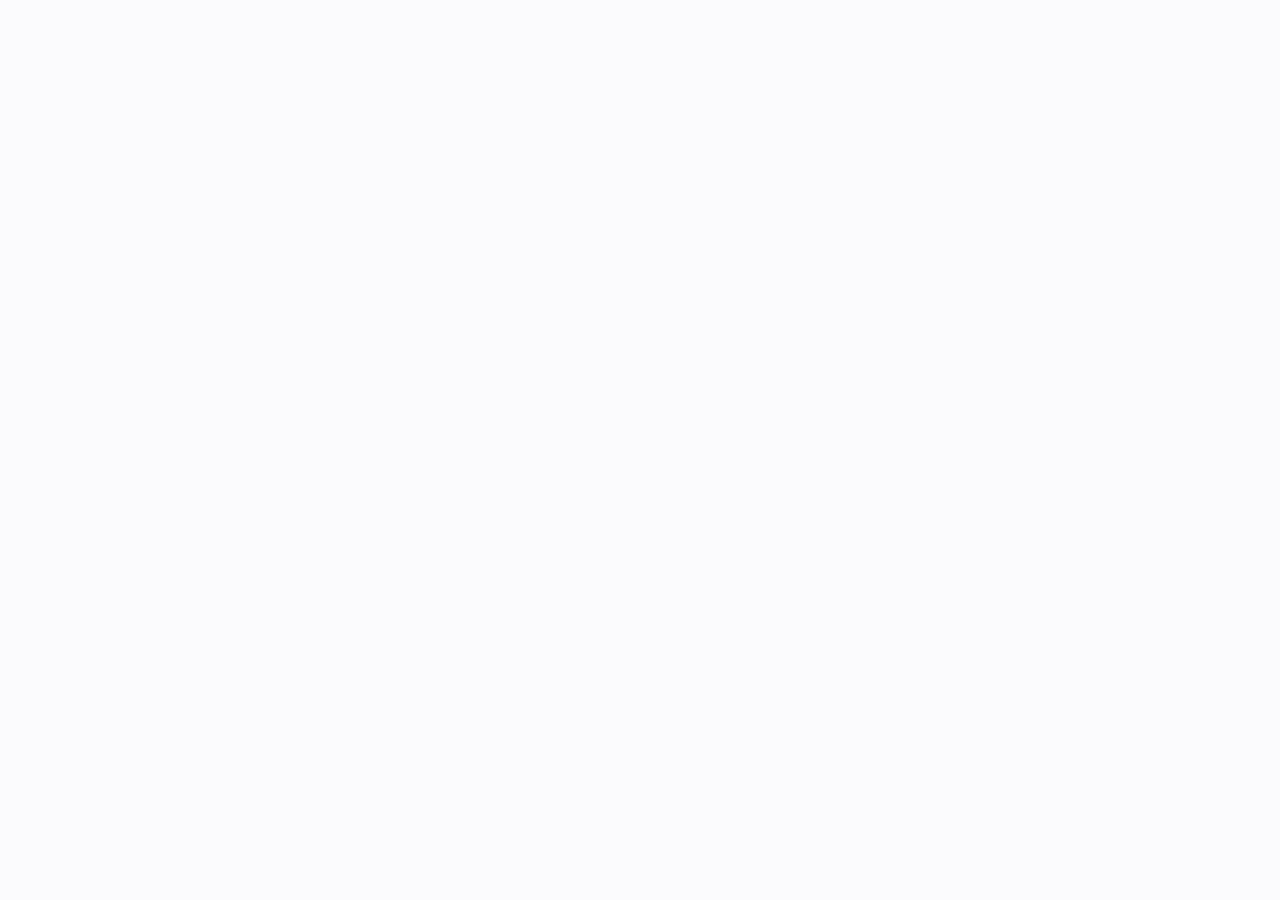
==== commit 7656cc08: "Update index.html" ====
--- a/index.html
+++ b/index.html
@@ -4,13 +4,88 @@
 <meta charset="UTF-8" />
 <meta name="viewport" content="width=device-width, initial-scale=1.0, viewport-fit=cover" />
 <meta name="theme-color" content="#0b1729" />
-<title>Nikita Hydraulic — Rubber Moulding Manufacturer | Bhosari MIDC, Pune</title>
-<meta name="description" content="Nikita Hydraulic — Rubber Moulding Manufacturer of O-rings, gaskets, oil seals, rubber washers, grommets & custom rubber parts. Bhosari MIDC, Pune. 24×7." />
+
+<!-- ===== SEO TITLE ===== -->
+<title>Rubber Manufacturer in Bhosari, Pune | Nikita Hydraulic — O-Rings, Oil Seals, Gaskets</title>
+
+<!-- ===== SEO META ===== -->
+<meta name="description" content="Leading rubber manufacturer in Bhosari MIDC, Pune. 15+ years experience. O-rings, oil seals, gaskets, rubber washers, grommets & custom rubber parts. NBR, Silicone, EPDM, Viton. Call 8149002309." />
+<meta name="keywords" content="rubber manufacturer Bhosari, rubber products Pune, O-ring manufacturer Pune, oil seal supplier Bhosari, gasket manufacturer MIDC, custom rubber parts Pune, rubber moulding company Pune, rubber manufacturer Maharashtra, NBR O-ring supplier, Viton oil seal Pune" />
+<meta name="author" content="Nikita Hydraulic" />
+<meta name="robots" content="index, follow" />
+<meta name="language" content="English" />
+<meta name="revisit-after" content="7 days" />
+<meta name="geo.region" content="IN-MH" />
+<meta name="geo.placename" content="Bhosari MIDC, Pune" />
+<meta name="geo.position" content="18.6298;73.8474" />
+<meta name="ICBM" content="18.6298, 73.8474" />
+
+<!-- ===== OPEN GRAPH (Facebook/WhatsApp share) ===== -->
+<meta property="og:type" content="website" />
+<meta property="og:url" content="https://nikitahydraulic.in/" />
+<meta property="og:title" content="Rubber Manufacturer in Bhosari, Pune | Nikita Hydraulic" />
+<meta property="og:description" content="Leading rubber manufacturer in Bhosari MIDC, Pune. O-rings, oil seals, gaskets & custom rubber parts. 15+ years. 24×7. Call 8149002309." />
+<meta property="og:image" content="https://nikitahydraulic.in/logo.png" />
+<meta property="og:site_name" content="Nikita Hydraulic" />
+<meta property="og:locale" content="en_IN" />
+
+<!-- ===== TWITTER CARD ===== -->
+<meta name="twitter:card" content="summary_large_image" />
+<meta name="twitter:title" content="Rubber Manufacturer in Bhosari, Pune | Nikita Hydraulic" />
+<meta name="twitter:description" content="Leading rubber manufacturer in Bhosari MIDC, Pune. O-rings, oil seals, gaskets & custom rubber parts." />
+<meta name="twitter:image" content="https://nikitahydraulic.in/logo.png" />
+
+<!-- ===== CANONICAL ===== -->
+<link rel="canonical" href="https://nikitahydraulic.in/" />
+
 <link rel="icon" type="image/png" href="logo.png" />
 <link rel="apple-touch-icon" href="logo.png" />
+
 <link rel="preconnect" href="https://fonts.googleapis.com">
 <link rel="preconnect" href="https://fonts.gstatic.com" crossorigin>
 <link href="https://fonts.googleapis.com/css2?family=Sora:wght@300;400;500;600;700;800&family=Inter:wght@300;400;500;600;700&family=JetBrains+Mono:wght@400;500;600&display=swap" rel="stylesheet">
+
+<!-- ===== SCHEMA MARKUP (LocalBusiness) ===== -->
+<script type="application/ld+json">
+{
+  "@context": "https://schema.org",
+  "@type": "LocalBusiness",
+  "name": "Nikita Hydraulic",
+  "image": "https://nikitahydraulic.in/logo.png",
+  "@id": "https://nikitahydraulic.in",
+  "url": "https://nikitahydraulic.in",
+  "telephone": "+918149002309",
+  "priceRange": "$$",
+  "address": {
+    "@type": "PostalAddress",
+    "streetAddress": "Bhosari MIDC",
+    "addressLocality": "Pune",
+    "addressRegion": "Maharashtra",
+    "postalCode": "411026",
+    "addressCountry": "IN"
+  },
+  "geo": {
+    "@type": "GeoCoordinates",
+    "latitude": 18.6298,
+    "longitude": 73.8474
+  },
+  "openingHoursSpecification": {
+    "@type": "OpeningHoursSpecification",
+    "dayOfWeek": ["Monday","Tuesday","Wednesday","Thursday","Friday","Saturday","Sunday"],
+    "opens": "00:00",
+    "closes": "23:59"
+  },
+  "description": "Nikita Hydraulic is a leading rubber manufacturer in Bhosari MIDC, Pune, since 2010. We manufacture O-rings, gaskets, oil seals, rubber washers, grommets & custom rubber parts.",
+  "makesOffer": [
+    {"@type": "Offer", "itemOffered": {"@type": "Product", "name": "O-Rings"}},
+    {"@type": "Offer", "itemOffered": {"@type": "Product", "name": "Gaskets"}},
+    {"@type": "Offer", "itemOffered": {"@type": "Product", "name": "Oil Seals"}},
+    {"@type": "Offer", "itemOffered": {"@type": "Product", "name": "Rubber Washers"}},
+    {"@type": "Offer", "itemOffered": {"@type": "Product", "name": "Rubber Grommets"}},
+    {"@type": "Offer", "itemOffered": {"@type": "Product", "name": "Custom Rubber Parts"}}
+  ]
+}
+</script>
 
 <style>
 :root{
@@ -45,7 +120,6 @@
 :focus-visible{outline:2px solid var(--accent);outline-offset:3px;border-radius:6px}
 .wrap{width:100%;max-width:1280px;margin-inline:auto;padding-inline:clamp(16px,4vw,32px)}
 
-/* LOADER */
 #loader{position:fixed;inset:0;z-index:9999;background:var(--ink);display:grid;place-items:center;transition:opacity .7s var(--ease),visibility .7s}
 #loader.done{opacity:0;visibility:hidden;pointer-events:none}
 .load-mark{display:flex;flex-direction:column;align-items:center;gap:16px}
@@ -57,7 +131,6 @@
 .load-dots span:nth-child(3){animation-delay:.3s}
 @keyframes loadDot{0%,80%,100%{transform:scale(.5);opacity:.3}40%{transform:scale(1);opacity:1}}
 
-/* NAV */
 .nav-wrap{position:fixed;top:0;left:0;right:0;z-index:1000;padding:14px 0;transition:padding .35s var(--ease),background .35s var(--ease),backdrop-filter .35s}
 .nav-wrap.scrolled{padding:8px 0;background:rgba(11,23,41,.78);backdrop-filter:blur(20px) saturate(180%);-webkit-backdrop-filter:blur(20px) saturate(180%);border-bottom:1px solid rgba(255,255,255,.06);box-shadow:0 8px 40px rgba(0,0,0,.3),0 0 60px rgba(255,106,26,.06) inset}
 .nav{display:flex;align-items:center;justify-content:space-between;gap:16px}
@@ -93,7 +166,6 @@
 .drawer a:hover,.drawer a:active{color:var(--accent)}
 .drawer .drawer-cta{margin-top:22px;padding:15px;border-radius:var(--r-pill);text-align:center;background:var(--accent);color:#fff;font-weight:600;border:none;box-shadow:0 8px 30px var(--accent-glow)}
 
-/* HERO */
 .hero{position:relative;min-height:var(--vh);display:flex;align-items:center;background:var(--ink);overflow:hidden;padding:calc(80px + env(safe-area-inset-top)) 0 60px;isolation:isolate}
 .hero-bg{position:absolute;inset:0;z-index:-1;overflow:hidden}
 .hero-bg::before{content:"";position:absolute;inset:-30%;background:radial-gradient(700px 600px at 15% 20%,rgba(255,106,26,.32),transparent 55%),radial-gradient(800px 700px at 85% 70%,rgba(30,90,180,.36),transparent 60%),radial-gradient(600px 500px at 60% 10%,rgba(120,60,220,.20),transparent 60%),linear-gradient(180deg,#05080f 0%,#070d18 100%);animation:heroDrift 22s ease-in-out infinite alternate;filter:blur(6px)}
@@ -120,7 +192,7 @@
 @keyframes chipShine{0%,60%{transform:translateX(-100%)}100%{transform:translateX(100%)}}
 .chip .live{width:7px;height:7px;border-radius:50%;background:#34d399;box-shadow:0 0 0 0 rgba(52,211,153,.6);animation:live 2s infinite;flex-shrink:0}
 @keyframes live{0%,100%{box-shadow:0 0 0 0 rgba(52,211,153,.5)}70%{box-shadow:0 0 0 8px rgba(52,211,153,0)}}
-.hero h1{font-family:var(--f-display);font-size:clamp(1.7rem,7vw,4.3rem);font-weight:700;line-height:1.06;letter-spacing:-.035em;color:#fff;margin:22px 0 18px;max-width:820px;word-break:break-word;text-shadow:0 0 40px rgba(255,106,26,.2)}
+.hero h1{font-family:var(--f-display);font-size:clamp(1.7rem,7vw,4rem);font-weight:700;line-height:1.06;letter-spacing:-.035em;color:#fff;margin:22px 0 18px;max-width:820px;word-break:break-word;text-shadow:0 0 40px rgba(255,106,26,.2)}
 .hero h1 em{font-style:normal;background:linear-gradient(110deg,#ff8c42 0%,#ff6a1a 45%,#ffa76a 100%);-webkit-background-clip:text;background-clip:text;color:transparent;filter:drop-shadow(0 0 20px rgba(255,106,26,.4))}
 .hero-sub{font-size:clamp(14.5px,3.6vw,17.5px);color:rgba(255,255,255,.68);max-width:580px;line-height:1.65;margin-bottom:32px}
 .hero-btns{display:flex;gap:12px;flex-wrap:wrap;margin-bottom:36px}
@@ -160,7 +232,6 @@
 .scroll-cue .bar::after{content:"";position:absolute;top:0;left:0;width:100%;height:40%;background:var(--accent);box-shadow:0 0 12px var(--accent);animation:scrollBar 2.2s infinite var(--ease)}
 @keyframes scrollBar{0%{top:-40%}100%{top:100%}}
 
-/* MARQUEE */
 .marquee{padding:22px 0;background:var(--navy);border-top:1px solid rgba(255,255,255,.05);border-bottom:1px solid rgba(255,255,255,.05);overflow:hidden;position:relative}
 .marquee::before,.marquee::after{content:"";position:absolute;top:0;bottom:0;width:80px;z-index:2;pointer-events:none}
 .marquee::before{left:0;background:linear-gradient(to right,var(--navy),transparent)}
@@ -172,817 +243,7 @@
 .marquee-item:hover{color:#fff}
 .marquee-item::before{content:"";width:5px;height:5px;border-radius:50%;background:var(--accent);box-shadow:0 0 12px var(--accent),0 0 24px var(--accent);flex-shrink:0}
 
-/* SECTIONS */
 .sec{padding:clamp(60px,10vw,120px) 0;position:relative;overflow:hidden}
 .sec.alt{background:var(--paper-2)}
 .sec.dark{background:var(--navy);color:#fff;position:relative}
-.sec.dark::before{content:"";position:absolute;inset:0;background:radial-gradient(800px 400px at 50% 0%,rgba(255,106,26,.08),transparent 70%);pointer-events:none}
-.sec.dark .sec-head h2{color:#fff}
-.sec.dark .sec-head p{color:rgba(255,255,255,.6)}
-.sec-head{max-width:760px;margin-bottom:clamp(36px,6vw,72px);position:relative;z-index:2}
-.sec-head.center{margin-inline:auto;text-align:center}
-.tag{display:inline-flex;align-items:center;gap:10px;font-family:var(--f-mono);font-size:clamp(10.5px,2.6vw,11.5px);font-weight:500;color:var(--accent);text-transform:uppercase;letter-spacing:.18em;margin-bottom:16px}
-.tag::before{content:"";width:22px;height:1px;background:var(--accent);box-shadow:0 0 8px var(--accent)}
-.sec-head h2{font-family:var(--f-display);font-size:clamp(1.5rem,5.5vw,3.15rem);font-weight:700;line-height:1.1;letter-spacing:-.035em;color:var(--t-1);margin-bottom:16px}
-.sec-head h2 em{font-style:normal;background:linear-gradient(110deg,var(--accent),#ff8c42);-webkit-background-clip:text;background-clip:text;color:transparent}
-.sec-head p{font-size:clamp(14.5px,3.6vw,17px);color:var(--t-2);line-height:1.65}
-
-/* ABOUT */
-.about-grid{display:grid;grid-template-columns:1fr 1fr;gap:clamp(32px,6vw,80px);align-items:center;position:relative;z-index:2}
-.about-lead{font-family:var(--f-display);font-size:clamp(17px,4vw,22px);font-weight:500;line-height:1.5;color:var(--t-1);margin-bottom:18px;letter-spacing:-.02em}
-.about-lead em{font-style:normal;color:var(--accent);font-weight:600;text-shadow:0 0 20px rgba(255,106,26,.3)}
-.about-body{font-size:clamp(14.5px,3.6vw,16px);color:var(--t-2);line-height:1.75;margin-bottom:18px}
-.about-points{display:grid;gap:12px;margin:26px 0 30px}
-.about-points li{display:flex;gap:12px;align-items:flex-start;font-size:clamp(14px,3.5vw,15px);color:var(--t-1)}
-.about-points .tick{flex-shrink:0;width:22px;height:22px;border-radius:50%;background:var(--accent-soft);color:var(--accent);display:grid;place-items:center;font-size:11px;font-weight:800;margin-top:2px;box-shadow:0 0 12px rgba(255,106,26,.2)}
-.stats{display:grid;grid-template-columns:1fr 1fr;gap:14px}
-.stat{background:#fff;border:1px solid var(--line-dark);border-radius:var(--r-lg);padding:clamp(20px,4vw,28px) clamp(16px,3.5vw,24px);box-shadow:var(--sh-sm);transition:all .5s var(--ease);position:relative;overflow:hidden}
-.stat::before{content:"";position:absolute;top:0;left:0;right:0;height:3px;background:linear-gradient(90deg,var(--accent),transparent);opacity:0;transition:opacity .4s}
-.stat::after{content:"";position:absolute;inset:0;background:radial-gradient(circle at var(--sx,50%) var(--sy,50%),rgba(255,106,26,.1),transparent 60%);opacity:0;transition:opacity .4s;pointer-events:none}
-.stat:hover{transform:translateY(-4px);box-shadow:var(--sh-lg),0 0 40px rgba(255,106,26,.15);border-color:rgba(255,106,26,.3)}
-.stat:hover::before{opacity:1}
-.stat:hover::after{opacity:1}
-.stat b{font-family:var(--f-display);font-size:clamp(28px,7vw,42px);font-weight:700;color:var(--navy);letter-spacing:-.04em;line-height:1;display:block}
-.stat b em{font-style:normal;color:var(--accent);font-size:.66em;vertical-align:super}
-.stat span{font-size:clamp(12px,3vw,13.5px);color:var(--t-3);font-weight:500;display:block;margin-top:8px}
-.stat:nth-child(2),.stat:nth-child(4){transform:translateY(20px)}
-
-/* FILTERS */
-.filter-wrap{display:flex;justify-content:center;width:100%;position:relative;z-index:2}
-.filter-bar{display:flex;gap:8px;padding:8px;background:#fff;border-radius:var(--r-pill);border:1px solid var(--line-dark);box-shadow:var(--sh-sm),0 0 30px rgba(255,106,26,.06);max-width:100%;overflow-x:auto;-webkit-overflow-scrolling:touch;scrollbar-width:none}
-.filter-bar::-webkit-scrollbar{display:none}
-.filter-btn{padding:10px 20px;border-radius:var(--r-pill);font-size:clamp(13px,3.2vw,14px);font-weight:500;color:var(--t-2);transition:all .3s var(--ease);white-space:nowrap;flex-shrink:0}
-.filter-btn:hover{color:var(--t-1);background:var(--paper-2)}
-.filter-btn.active{background:var(--navy);color:#fff;box-shadow:0 4px 12px rgba(11,23,41,.18),0 0 20px rgba(255,106,26,.2)}
-
-/* PRODUCTS */
-.grid-products{display:grid;grid-template-columns:repeat(auto-fill,minmax(min(100%,280px),1fr));gap:clamp(16px,3.5vw,24px);margin-top:clamp(32px,6vw,48px);position:relative;z-index:2}
-.product{background:#fff;border:1px solid var(--line-dark);border-radius:var(--r-lg);transition:all .5s var(--ease);position:relative;overflow:hidden;display:flex;flex-direction:column;min-width:0}
-.product::before{content:"";position:absolute;inset:0;border-radius:inherit;padding:1px;background:linear-gradient(135deg,rgba(255,106,26,.6),transparent 40%,transparent 60%,rgba(255,106,26,.3));-webkit-mask:linear-gradient(#000 0 0) content-box,linear-gradient(#000 0 0);-webkit-mask-composite:xor;mask-composite:exclude;opacity:0;transition:opacity .5s;pointer-events:none;z-index:3}
-.product::after{content:"";position:absolute;inset:0;background:radial-gradient(500px circle at var(--px,50%) var(--py,50%),rgba(255,106,26,.12),transparent 45%);opacity:0;transition:opacity .4s;pointer-events:none;z-index:1}
-.product:hover::before{opacity:1}
-.product:hover::after{opacity:1}
-.product:hover{transform:translateY(-8px);box-shadow:0 24px 60px rgba(11,23,41,.15),0 0 60px rgba(255,106,26,.15);border-color:rgba(255,106,26,.3)}
-.product > *{position:relative;z-index:2}
-.p-media{position:relative;aspect-ratio:4/3;overflow:hidden;background:linear-gradient(135deg,#f4f5f8,#e9ecf2);cursor:zoom-in;width:100%}
-.p-media::before{content:"";position:absolute;inset:0;background:linear-gradient(120deg,transparent 40%,rgba(255,255,255,.5) 50%,transparent 60%);transform:translateX(-100%);transition:transform .8s var(--ease);z-index:2;pointer-events:none}
-.product:hover .p-media::before{transform:translateX(100%)}
-.p-media img{width:100%;height:100%;object-fit:cover;transition:transform .8s var(--ease)}
-.product:hover .p-media img{transform:scale(1.08)}
-.p-media.no-photo{display:grid;place-items:center;cursor:default}
-.p-media.no-photo .p-icon{display:grid;width:clamp(56px,14vw,70px);height:clamp(56px,14vw,70px);border-radius:18px;background:linear-gradient(135deg,var(--paper-2),#e9ecf2);color:var(--navy);place-items:center;transition:all .4s var(--ease);position:relative}
-.p-media.no-photo .p-icon svg{width:clamp(26px,6.5vw,32px);height:clamp(26px,6.5vw,32px);stroke-width:1.6}
-.product:hover .p-media.no-photo .p-icon{background:linear-gradient(135deg,var(--accent),#ff8c42);color:#fff;box-shadow:0 8px 22px rgba(255,106,26,.45),0 0 30px rgba(255,106,26,.35);transform:scale(1.08) rotate(-4deg)}
-.p-overlay{position:absolute;inset:0;background:linear-gradient(to top,rgba(11,23,41,.55),transparent 45%);opacity:0;transition:opacity .4s var(--ease);display:flex;align-items:flex-end;justify-content:flex-end;padding:12px;pointer-events:none;z-index:3}
-.product:hover .p-overlay{opacity:1}
-.p-zoom{width:36px;height:36px;border-radius:50%;background:rgba(255,255,255,.92);backdrop-filter:blur(10px);display:grid;place-items:center;color:var(--navy);transform:translateY(8px);transition:transform .4s var(--ease)}
-.product:hover .p-zoom{transform:none}
-.p-zoom svg{width:16px;height:16px;stroke-width:2}
-.p-body{padding:clamp(18px,4vw,24px);display:flex;flex-direction:column;flex:1;min-width:0}
-.p-cat{font-family:var(--f-mono);font-size:10px;font-weight:600;color:var(--accent);letter-spacing:.18em;text-transform:uppercase;margin-bottom:8px}
-.product h3{font-family:var(--f-display);font-size:clamp(15.5px,3.8vw,17px);font-weight:600;color:var(--navy);letter-spacing:-.015em;margin-bottom:8px}
-.product p{font-size:clamp(13.5px,3.4vw,14.2px);color:var(--t-2);line-height:1.65;margin-bottom:16px;flex:1}
-.p-tags{display:flex;gap:6px;flex-wrap:wrap}
-.p-tag{font-family:var(--f-mono);font-size:10.5px;font-weight:500;padding:4px 10px;border-radius:20px;background:var(--paper-2);color:var(--t-3);border:1px solid var(--line-dark);transition:all .3s}
-.product:hover .p-tag{background:rgba(255,106,26,.08);color:var(--accent);border-color:rgba(255,106,26,.25)}
-@keyframes popIn{from{opacity:0;transform:scale(.94) translateY(10px)}to{opacity:1;transform:none}}
-.product.pop{animation:popIn .5s var(--ease) backwards}
-
-/* LIGHTBOX */
-.lightbox{position:fixed;inset:0;z-index:2000;background:rgba(7,13,24,.94);backdrop-filter:blur(16px);-webkit-backdrop-filter:blur(16px);display:grid;place-items:center;padding:clamp(16px,4vw,40px);opacity:0;visibility:hidden;transition:opacity .4s var(--ease),visibility .4s}
-.lightbox.open{opacity:1;visibility:visible}
-.lb-img{max-width:min(1100px,92vw);max-height:75vh;border-radius:14px;box-shadow:0 40px 100px rgba(0,0,0,.6),0 0 80px rgba(255,106,26,.2);transform:scale(.92);transition:transform .4s var(--ease);object-fit:contain}
-.lightbox.open .lb-img{transform:none}
-.lb-caption{position:absolute;bottom:clamp(50px,8vw,70px);left:50%;transform:translateX(-50%);color:#fff;font-family:var(--f-display);font-size:clamp(13px,3.2vw,16px);font-weight:500;padding:9px 18px;border-radius:var(--r-pill);background:rgba(255,255,255,.08);border:1px solid rgba(255,255,255,.1);backdrop-filter:blur(10px);white-space:nowrap;max-width:90vw;overflow:hidden;text-overflow:ellipsis}
-.lb-close{position:absolute;top:clamp(12px,3vw,24px);right:clamp(12px,3vw,24px);width:clamp(40px,10vw,48px);height:clamp(40px,10vw,48px);border-radius:50%;background:rgba(255,255,255,.1);border:1px solid rgba(255,255,255,.15);color:#fff;display:grid;place-items:center;transition:all .3s var(--ease);z-index:2}
-.lb-close:hover{background:var(--accent);border-color:var(--accent);transform:rotate(90deg);box-shadow:0 0 30px var(--accent-glow)}
-.lb-close svg{width:20px;height:20px;stroke-width:2.4}
-.lb-nav{position:absolute;top:50%;transform:translateY(-50%);width:clamp(42px,10vw,54px);height:clamp(42px,10vw,54px);border-radius:50%;background:rgba(255,255,255,.1);border:1px solid rgba(255,255,255,.15);color:#fff;display:grid;place-items:center;transition:all .3s var(--ease);z-index:2}
-.lb-nav:hover{background:var(--accent);border-color:var(--accent);box-shadow:0 0 30px var(--accent-glow)}
-.lb-nav.prev{left:clamp(8px,2vw,24px)}
-.lb-nav.next{right:clamp(8px,2vw,24px)}
-.lb-nav svg{width:20px;height:20px;stroke-width:2.4}
-
-/* MATERIALS */
-.grid-materials{display:grid;grid-template-columns:repeat(auto-fit,minmax(min(100%,160px),1fr));gap:14px;position:relative;z-index:2}
-.material{background:linear-gradient(180deg,#fff,var(--paper));border:1px solid var(--line-dark);border-radius:var(--r-lg);padding:clamp(22px,5vw,30px) clamp(16px,3.5vw,24px);text-align:center;transition:all .45s var(--ease);position:relative;overflow:hidden}
-.material::before{content:"";position:absolute;inset:0;background:radial-gradient(300px circle at var(--mx,50%) var(--my,50%),rgba(255,106,26,.12),transparent 60%);opacity:0;transition:opacity .4s;pointer-events:none}
-.material:hover::before{opacity:1}
-.material:hover{transform:translateY(-6px);box-shadow:var(--sh-lg),0 0 40px rgba(255,106,26,.15);border-color:rgba(255,106,26,.3)}
-.m-code{width:clamp(52px,13vw,64px);height:clamp(52px,13vw,64px);margin:0 auto 16px;border-radius:50%;background:var(--navy);color:#fff;display:grid;place-items:center;font-family:var(--f-display);font-weight:700;font-size:clamp(12px,3vw,15px);transition:all .4s var(--ease);position:relative}
-.m-code::before{content:"";position:absolute;inset:-4px;border-radius:50%;border:1px dashed rgba(255,255,255,.2);animation:spin 12s linear infinite}
-@keyframes spin{to{transform:rotate(360deg)}}
-.material:hover .m-code{background:linear-gradient(135deg,var(--accent),#ff8c42);transform:scale(1.08);box-shadow:0 0 30px rgba(255,106,26,.4)}
-.material h4{font-family:var(--f-display);font-size:clamp(14px,3.5vw,15.5px);font-weight:600;color:var(--navy);margin-bottom:6px;position:relative;z-index:1}
-.material span{font-size:clamp(12px,3vw,13px);color:var(--t-3);line-height:1.5;position:relative;z-index:1}
-
-/* INDUSTRIES */
-.grid-industries{display:grid;grid-template-columns:repeat(auto-fit,minmax(min(100%,170px),1fr));gap:14px;position:relative;z-index:2}
-.industry{position:relative;padding:clamp(26px,5vw,36px) clamp(18px,3.5vw,26px);border-radius:var(--r-lg);background:linear-gradient(160deg,rgba(255,255,255,.06),rgba(255,255,255,.015));border:1px solid rgba(255,255,255,.09);text-align:center;transition:all .45s var(--ease);overflow:hidden}
-.industry::before{content:"";position:absolute;inset:0;background:radial-gradient(300px 200px at 50% 100%,rgba(255,106,26,.35),transparent 65%);opacity:0;transition:opacity .5s}
-.industry:hover::before{opacity:1}
-.industry:hover{transform:translateY(-8px);border-color:rgba(255,106,26,.4);box-shadow:0 20px 44px rgba(255,106,26,.2),0 0 60px rgba(255,106,26,.15)}
-.industry > *{position:relative;z-index:1}
-.ind-icon{width:clamp(46px,11vw,52px);height:clamp(46px,11vw,52px);margin:0 auto 14px;border-radius:13px;background:rgba(255,255,255,.06);color:var(--accent);display:grid;place-items:center;border:1px solid rgba(255,255,255,.08);transition:all .4s var(--ease)}
-.ind-icon svg{width:clamp(20px,5vw,24px);height:clamp(20px,5vw,24px);stroke-width:1.6;filter:drop-shadow(0 0 8px var(--accent-glow))}
-.industry:hover .ind-icon{background:var(--accent);color:#fff;transform:scale(1.1);box-shadow:0 0 30px var(--accent-glow)}
-.industry h4{font-family:var(--f-display);font-size:clamp(13.5px,3.4vw,15.5px);font-weight:600;color:#fff;line-height:1.3}
-
-/* BENTO */
-.bento{display:grid;grid-template-columns:repeat(6,1fr);gap:14px;position:relative;z-index:2}
-.b-card{background:#fff;border:1px solid var(--line-dark);border-radius:var(--r-lg);padding:clamp(22px,5vw,34px) clamp(20px,4.5vw,30px);transition:all .5s var(--ease);position:relative;overflow:hidden;min-width:0}
-.b-card::before{content:"";position:absolute;top:0;left:0;right:0;height:3px;background:linear-gradient(90deg,var(--accent),transparent);transform:scaleX(0);transform-origin:left;transition:transform .55s var(--ease);box-shadow:0 0 12px var(--accent)}
-.b-card::after{content:"";position:absolute;inset:0;background:radial-gradient(400px circle at var(--bx,50%) var(--by,50%),rgba(255,106,26,.1),transparent 50%);opacity:0;transition:opacity .4s;pointer-events:none}
-.b-card:hover::before{transform:scaleX(1)}
-.b-card:hover::after{opacity:1}
-.b-card:hover{transform:translateY(-6px);box-shadow:var(--sh-lg),0 0 40px rgba(255,106,26,.12);border-color:rgba(255,106,26,.25)}
-.b-card > *{position:relative;z-index:1}
-.b-1{grid-column:span 4}.b-2{grid-column:span 2}.b-3{grid-column:span 2}
-.b-4{grid-column:span 2}.b-5{grid-column:span 2}
-.b-6{grid-column:span 6;background:linear-gradient(120deg,var(--navy),var(--navy-3));color:#fff}
-.b-6::before{display:none}
-.b-num{font-family:var(--f-mono);font-size:clamp(10.5px,2.6vw,11.5px);font-weight:500;color:var(--accent);letter-spacing:.15em;margin-bottom:14px}
-.b-6 .b-num{color:rgba(255,255,255,.5)}
-.b-card h4{font-family:var(--f-display);font-size:clamp(15.5px,4vw,19px);font-weight:600;color:var(--navy);letter-spacing:-.02em;margin-bottom:8px;line-height:1.28;word-wrap:break-word}
-.b-6 h4{color:#fff;font-size:clamp(17px,4.5vw,24px)}
-.b-card p{font-size:clamp(13.5px,3.4vw,14.5px);color:var(--t-2);line-height:1.65}
-.b-6 p{color:rgba(255,255,255,.65);font-size:clamp(13.5px,3.5vw,15px);max-width:600px}
-.b-6 .b-cta{margin-top:20px}
-
-/* CONTACT */
-.contact-grid{display:grid;grid-template-columns:minmax(0,.95fr) minmax(0,1.05fr);gap:clamp(24px,4vw,40px);align-items:start;position:relative;z-index:2}
-.info-panel{background:linear-gradient(160deg,var(--navy),var(--navy-3));border-radius:var(--r-xl);padding:clamp(24px,5vw,42px);color:#fff;box-shadow:0 30px 70px rgba(11,23,41,.28);position:relative;overflow:hidden;min-width:0}
-.info-panel::before{content:"";position:absolute;top:-30%;right:-30%;width:80%;height:80%;background:radial-gradient(circle,rgba(255,106,26,.35),transparent 60%);filter:blur(40px);pointer-events:none;animation:glowPulse 6s ease-in-out infinite}
-@keyframes glowPulse{0%,100%{opacity:.6;transform:scale(1)}50%{opacity:1;transform:scale(1.1)}}
-.info-panel > *{position:relative;z-index:1}
-.info-panel h3{font-family:var(--f-display);font-size:clamp(18px,4.5vw,22px);font-weight:600;margin-bottom:8px}
-.info-panel > p{color:rgba(255,255,255,.6);font-size:clamp(13.5px,3.4vw,14.5px);margin-bottom:26px}
-.info-item{display:flex;gap:14px;padding:16px 0;border-bottom:1px solid rgba(255,255,255,.08);min-width:0;transition:transform .3s}
-.info-item:hover{transform:translateX(4px)}
-.info-item:last-of-type{border-bottom:none}
-.info-ico{width:40px;height:40px;border-radius:11px;flex-shrink:0;background:rgba(255,106,26,.16);color:var(--accent);display:grid;place-items:center;transition:all .4s var(--ease)}
-.info-item:hover .info-ico{background:rgba(255,106,26,.3);box-shadow:0 0 20px rgba(255,106,26,.35);transform:scale(1.08)}
-.info-ico svg{width:17px;height:17px;stroke-width:1.8;filter:drop-shadow(0 0 6px var(--accent-glow))}
-.info-item > div:last-child{min-width:0;flex:1}
-.info-item .k{font-size:10.5px;letter-spacing:.14em;text-transform:uppercase;color:rgba(255,255,255,.42);font-weight:600;margin-bottom:5px}
-.info-item .v{font-size:clamp(13.5px,3.4vw,15px);color:#fff;line-height:1.55;font-weight:500;word-break:break-word}
-.info-item .v a{color:#fff;transition:all .25s;word-break:break-all}
-.info-item .v a:hover{color:var(--accent);text-shadow:0 0 12px var(--accent-glow)}
-.info-panel .btn{margin-top:22px;width:100%}
-.form-panel{background:#fff;border:1px solid var(--line-dark);border-radius:var(--r-xl);padding:clamp(24px,5vw,42px);box-shadow:var(--sh-md),0 0 40px rgba(255,106,26,.06);min-width:0;position:relative;overflow:hidden}
-.form-panel::before{content:"";position:absolute;top:-50%;right:-50%;width:200%;height:200%;background:conic-gradient(from 0deg,transparent,rgba(255,106,26,.06),transparent 30%);animation:rotate 20s linear infinite;pointer-events:none}
-.form-panel > *{position:relative;z-index:1}
-.form-panel h3{font-family:var(--f-display);font-size:clamp(18px,4.5vw,22px);font-weight:600;color:var(--navy);margin-bottom:6px}
-.form-panel > p{font-size:clamp(13.5px,3.4vw,14.5px);color:var(--t-3);margin-bottom:24px}
-.f-row{display:grid;grid-template-columns:1fr 1fr;gap:14px}
-.f-g{margin-bottom:16px}
-.f-g label{display:block;font-size:12.5px;font-weight:600;color:var(--navy);margin-bottom:7px}
-.f-g label span{color:var(--accent)}
-.f-g input,.f-g select,.f-g textarea{width:100%;padding:13px 15px;border:1.5px solid #e4e7ee;border-radius:12px;font-size:16px;background:#fafbfc;transition:all .25s var(--ease);font-family:inherit;min-width:0}
-.f-g input:hover,.f-g select:hover,.f-g textarea:hover{border-color:#c9cfda}
-.f-g input:focus,.f-g select:focus,.f-g textarea:focus{outline:none;border-color:var(--accent);background:#fff;box-shadow:0 0 0 4px rgba(255,106,26,.1),0 0 30px rgba(255,106,26,.15)}
-.f-g textarea{resize:vertical;min-height:100px}
-.f-g select{appearance:none;-webkit-appearance:none;background-image:url("data:image/svg+xml;utf8,<svg xmlns='http://www.w3.org/2000/svg' width='12' height='12' viewBox='0 0 24 24' fill='none' stroke='%238892a4' stroke-width='2.5'><polyline points='6 9 12 15 18 9'/></svg>");background-repeat:no-repeat;background-position:right 16px center;padding-right:42px}
-.form-panel .btn{width:100%;margin-top:6px}
-.map-wrap{margin-top:clamp(36px,6vw,60px);border-radius:var(--r-xl);overflow:hidden;border:1px solid var(--line-dark);box-shadow:var(--sh-md),0 0 40px rgba(255,106,26,.08);position:relative;z-index:2}
-.map-wrap iframe{width:100%;height:clamp(280px,50vw,420px);border:0;display:block;filter:grayscale(.2) contrast(1.05)}
-
-/* CTA BANNER */
-.cta-banner{position:relative;overflow:hidden;background:linear-gradient(120deg,var(--accent) 0%,#ff8c42 100%);color:#fff;padding:clamp(40px,8vw,72px) 0}
-.cta-banner::before{content:"";position:absolute;inset:0;background-image:radial-gradient(rgba(255,255,255,.14) 1px,transparent 1px);background-size:22px 22px;opacity:.6}
-.cta-banner::after{content:"";position:absolute;inset:-50%;background:conic-gradient(from 0deg at 50% 50%,transparent,rgba(255,255,255,.15),transparent 15%);animation:rotate 8s linear infinite;pointer-events:none}
-.cta-banner .wrap{position:relative;display:flex;justify-content:space-between;align-items:center;gap:24px;flex-wrap:wrap;z-index:1}
-.cta-banner h3{font-family:var(--f-display);font-size:clamp(1.3rem,4.5vw,2.2rem);font-weight:700;letter-spacing:-.03em;line-height:1.15;margin-bottom:6px;text-shadow:0 2px 20px rgba(0,0,0,.15)}
-.cta-banner p{color:rgba(255,255,255,.9);font-size:clamp(13.5px,3.5vw,15.5px)}
-.cta-banner .btn{background:#fff;color:var(--navy);box-shadow:0 12px 32px rgba(0,0,0,.2)}
-.cta-banner .btn:hover{background:var(--navy);color:#fff;transform:translateY(-3px);box-shadow:0 16px 40px rgba(0,0,0,.3),0 0 30px rgba(11,23,41,.4)}
-
-/* FOOTER */
-footer{background:var(--ink);color:rgba(255,255,255,.55);padding:clamp(50px,8vw,80px) 0 0;font-size:clamp(13.5px,3.4vw,14.5px);position:relative;overflow:hidden}
-footer::before{content:"";position:absolute;top:0;left:50%;transform:translateX(-50%);width:80%;height:1px;background:linear-gradient(90deg,transparent,rgba(255,106,26,.5),transparent);box-shadow:0 0 20px rgba(255,106,26,.4)}
-footer::after{content:"";position:absolute;top:-100px;left:50%;transform:translateX(-50%);width:600px;height:400px;background:radial-gradient(ellipse,rgba(255,106,26,.12),transparent 70%);pointer-events:none}
-.foot-grid{display:grid;grid-template-columns:1.6fr 1fr 1fr 1.4fr;gap:clamp(28px,5vw,52px);padding-bottom:clamp(36px,6vw,60px);border-bottom:1px solid rgba(255,255,255,.08);position:relative;z-index:1}
-footer h5{font-family:var(--f-display);font-size:12.5px;font-weight:600;color:#fff;text-transform:uppercase;letter-spacing:.14em;margin-bottom:18px}
-footer ul{display:grid;gap:10px}
-footer ul a{transition:all .25s;display:inline-block;word-break:break-word}
-footer ul a:hover{color:var(--accent);text-shadow:0 0 12px var(--accent-glow);transform:translateX(3px)}
-.foot-brand{display:flex;align-items:center;gap:12px;margin-bottom:18px}
-.foot-brand .brand-mark{width:clamp(46px,11vw,56px);height:clamp(46px,11vw,56px)}
-.foot-brand b{color:#fff;font-family:var(--f-display);font-size:clamp(15px,3.7vw,17px);font-weight:600;display:block;line-height:1.15}
-.foot-brand span{font-size:10.5px;letter-spacing:.14em;color:rgba(255,255,255,.4);text-transform:uppercase}
-.foot-bottom{display:flex;justify-content:space-between;gap:14px;flex-wrap:wrap;padding:22px 0;font-size:clamp(12px,3vw,13.5px);position:relative;z-index:1}
-.gst-badge{font-family:var(--f-mono);font-size:11.5px;padding:5px 12px;border-radius:20px;background:rgba(255,255,255,.05);border:1px solid rgba(255,255,255,.08);letter-spacing:.03em;transition:all .3s}
-.gst-badge:hover{background:rgba(255,106,26,.1);border-color:rgba(255,106,26,.3);color:var(--accent)}
-
-/* WHATSAPP */
-.wa{position:fixed;right:clamp(12px,3vw,24px);bottom:clamp(12px,3vw,24px);z-index:900;width:clamp(52px,13vw,60px);height:clamp(52px,13vw,60px);border-radius:50%;background:linear-gradient(135deg,#25d366,#128c4a);display:grid;place-items:center;box-shadow:0 12px 32px rgba(37,211,102,.4),0 0 30px rgba(37,211,102,.25);transition:transform .3s var(--ease);bottom:calc(clamp(12px,3vw,24px) + env(safe-area-inset-bottom))}
-.wa:hover{transform:scale(1.12) rotate(-6deg);box-shadow:0 16px 40px rgba(37,211,102,.6),0 0 40px rgba(37,211,102,.5)}
-.wa svg{width:clamp(26px,6.5vw,30px);height:clamp(26px,6.5vw,30px);fill:#fff;filter:drop-shadow(0 2px 6px rgba(0,0,0,.2))}
-.wa::after{content:"";position:absolute;inset:0;border-radius:50%;box-shadow:0 0 0 0 rgba(37,211,102,.55);animation:waPulse 2.4s infinite}
-@keyframes waPulse{0%{box-shadow:0 0 0 0 rgba(37,211,102,.55)}70%{box-shadow:0 0 0 20px rgba(37,211,102,0)}100%{box-shadow:0 0 0 0 rgba(37,211,102,0)}}
-
-/* REVEAL */
-.rv{opacity:0;transform:translateY(28px);transition:opacity .9s var(--ease-out),transform .9s var(--ease-out)}
-.rv.in{opacity:1;transform:none}
-.rv[data-d="1"]{transition-delay:.08s}
-.rv[data-d="2"]{transition-delay:.16s}
-.rv[data-d="3"]{transition-delay:.24s}
-.rv[data-d="4"]{transition-delay:.32s}
-.rv[data-d="5"]{transition-delay:.4s}
-
-/* RESPONSIVE */
-@media(max-width:1024px){
-  .hero-grid{grid-template-columns:1fr;gap:40px}
-  .hero-card{max-width:100%}
-  .about-grid{grid-template-columns:1fr;gap:44px}
-  .contact-grid{grid-template-columns:1fr;gap:24px}
-  .bento{grid-template-columns:repeat(4,1fr)}
-  .b-1{grid-column:span 4}
-  .b-2,.b-3,.b-4,.b-5{grid-column:span 2}
-  .b-6{grid-column:span 4}
-  .foot-grid{grid-template-columns:1fr 1fr;gap:36px}
-}
-@media(max-width:768px){
-  .menu,.nav-cta{display:none}
-  .burger{display:block}
-  .hero{padding:calc(90px + env(safe-area-inset-top)) 0 60px}
-  .stats{grid-template-columns:1fr 1fr}
-  .stat:nth-child(2),.stat:nth-child(4){transform:none}
-  .f-row{grid-template-columns:1fr}
-  .bento{grid-template-columns:1fr}
-  .b-1,.b-2,.b-3,.b-4,.b-5,.b-6{grid-column:span 1}
-  .cta-banner .wrap{justify-content:center;text-align:center}
-  .cta-banner .btn{width:100%}
-  .foot-grid{grid-template-columns:1fr;gap:32px;padding-bottom:34px}
-  .scroll-cue{display:none}
-  .about-points{margin:22px 0 26px}
-  .orb{opacity:.5}
-}
-@media(max-width:480px){
-  .hero h1{font-size:clamp(1.55rem,7.5vw,2rem)}
-  .hero-btns .btn{width:100%}
-  .hero-mini{gap:12px}
-  .grid-products{grid-template-columns:1fr}
-  .grid-materials{grid-template-columns:1fr 1fr}
-  .grid-industries{grid-template-columns:1fr 1fr}
-  .stats{grid-template-columns:1fr 1fr;gap:12px}
-  .stat{padding:18px 14px}
-  .filter-bar{padding:6px}
-  .filter-btn{padding:9px 16px;font-size:12.5px}
-  .brand-txt b{font-size:14px}
-  .brand-txt span{font-size:8.5px;letter-spacing:.1em}
-  .wa{bottom:calc(16px + env(safe-area-inset-bottom))}
-  .lb-caption{bottom:50px;font-size:12.5px;padding:8px 14px}
-  .orb{opacity:.35;filter:blur(80px)}
-}
-@media(max-width:360px){
-  .brand-txt b{font-size:13px}
-  .brand-txt span{font-size:8px}
-  .brand-mark{width:38px;height:38px}
-}
-@media(prefers-reduced-motion:reduce){
-  *,*::before,*::after{animation-duration:.01ms!important;animation-iteration-count:1!important;transition-duration:.01ms!important}
-  .rv{opacity:1;transform:none}
-  .spotlight,.orb,.light-ray{display:none}
-}
-</style>
-</head>
-<body>
-
-<div id="loader">
-  <div class="load-mark">
-    <img src="logo.png" alt="Nikita Hydraulic" />
-    <div class="load-dots"><span></span><span></span><span></span></div>
-  </div>
-</div>
-
-<nav class="nav-wrap" id="nav">
-  <div class="wrap nav">
-    <a href="#home" class="brand">
-      <div class="brand-mark"><img src="logo.png" alt="Nikita Hydraulic Logo" /></div>
-      <div class="brand-txt"><b>Nikita Hydraulic</b><span>Since 2010 · Pune</span></div>
-    </a>
-    <div class="menu" id="menu">
-      <a href="#home" class="active">Home</a>
-      <a href="#about">About</a>
-      <a href="#products">Products</a>
-      <a href="#materials">Materials</a>
-      <a href="#industries">Industries</a>
-      <a href="#why">Why Us</a>
-      <a href="#contact">Contact</a>
-    </div>
-    <a href="#contact" class="nav-cta">
-      Get a Quote
-      <svg viewBox="0 0 24 24" fill="none" stroke="currentColor" stroke-width="2.4" stroke-linecap="round" stroke-linejoin="round"><line x1="5" y1="12" x2="19" y2="12"/><polyline points="12 5 19 12 12 19"/></svg>
-    </a>
-    <button class="burger" id="burger" aria-label="Menu"><span></span><span></span><span></span></button>
-  </div>
-</nav>
-
-<aside class="drawer" id="drawer">
-  <a href="#home">Home</a><a href="#about">About</a><a href="#products">Products</a>
-  <a href="#materials">Materials</a><a href="#industries">Industries</a>
-  <a href="#why">Why Us</a><a href="#contact">Contact</a>
-  <a href="tel:+918149002309" class="drawer-cta">📞 Call 8149002309</a>
-</aside>
-
-<section class="hero" id="home">
-  <div class="hero-bg">
-    <div class="hero-grid-bg"></div>
-    <div class="orb orb-1"></div>
-    <div class="orb orb-2"></div>
-    <div class="orb orb-3"></div>
-    <div class="light-ray light-ray-1"></div>
-    <div class="light-ray light-ray-2"></div>
-    <div class="light-ray light-ray-3"></div>
-    <div class="spotlight" id="spotlight"></div>
-  </div>
-  <div class="wrap hero-grid">
-    <div>
-      <div class="chip rv"><span class="live"></span> Open 24×7 · Bhosari MIDC, Pune</div>
-      <h1 class="rv" data-d="1"><em>NIKITA HYDRAULIC</em><br>Rubber Moulding Manufacturer</h1>
-      <p class="hero-sub rv" data-d="2">Manufacturer of O-rings, gaskets, oil seals, rubber washers, grommets &amp; custom rubber parts — in NBR, Silicone, EPDM, Viton FKM, Natural Rubber &amp; SBR. Fast delivery. Small MOQ. Bulk capacity.</p>
-      <div class="hero-btns rv" data-d="3">
-        <a href="#contact" class="btn btn-primary">
-          <span>Request a Quote</span>
-          <svg viewBox="0 0 24 24" fill="none" stroke="currentColor" stroke-width="2.4" stroke-linecap="round" stroke-linejoin="round"><line x1="5" y1="12" x2="19" y2="12"/><polyline points="12 5 19 12 12 19"/></svg>
-        </a>
-        <a href="https://wa.me/918149002309?text=Hello%20Nikita%20Hydraulic%2C%20I%20need%20a%20quote." target="_blank" rel="noopener" class="btn btn-glass">
-          <svg viewBox="0 0 24 24" fill="currentColor" style="width:18px;height:18px"><path d="M17.5 14.4c-.3-.1-1.7-.8-2-.9-.3-.1-.4-.1-.6.1-.2.3-.7.9-.9 1.1-.2.2-.3.2-.6.1-.3-.1-1.2-.4-2.3-1.4-.8-.8-1.4-1.7-1.6-2-.2-.3 0-.4.1-.6l.4-.5c.1-.2.1-.3.2-.5.1-.2 0-.3 0-.5s-.6-1.5-.9-2c-.2-.5-.4-.4-.6-.4h-.5c-.2 0-.5.1-.7.3-.2.2-1 .9-1 2.3 0 1.3.9 2.6 1 2.8.1.2 1.8 2.8 4.4 3.9.6.3 1.1.4 1.5.5.6.2 1.2.2 1.6.1.5-.1 1.5-.6 1.8-1.2.2-.6.2-1.1.1-1.2-.1-.1-.3-.2-.6-.3M12 2C6.5 2 2 6.5 2 12c0 1.8.5 3.4 1.3 4.9L2 22l5.3-1.4c1.4.8 3 1.2 4.7 1.2 5.5 0 10-4.5 10-10S17.5 2 12 2"/></svg>
-          <span>WhatsApp</span>
-        </a>
-      </div>
-      <div class="hero-mini rv" data-d="4">
-        <div><svg viewBox="0 0 24 24" fill="none" stroke="currentColor" stroke-width="2.5" stroke-linecap="round" stroke-linejoin="round"><polyline points="20 6 9 17 4 12"/></svg>15+ Years</div>
-        <div><svg viewBox="0 0 24 24" fill="none" stroke="currentColor" stroke-width="2.5" stroke-linecap="round" stroke-linejoin="round"><polyline points="20 6 9 17 4 12"/></svg>200+ Clients</div>
-        <div><svg viewBox="0 0 24 24" fill="none" stroke="currentColor" stroke-width="2.5" stroke-linecap="round" stroke-linejoin="round"><polyline points="20 6 9 17 4 12"/></svg>GST Registered</div>
-      </div>
-    </div>
-    <aside class="hero-card rv" data-d="2" id="heroCard">
-      <div class="hc-head"><h3>Company Snapshot</h3><span class="hc-badge">● LIVE</span></div>
-      <div class="hc-row"><span class="k">Location</span><span class="v">Bhosari MIDC, Pune</span></div>
-      <div class="hc-row"><span class="k">Working Hours</span><span class="v">24 × 7</span></div>
-      <div class="hc-row"><span class="k">Clients</span><span class="v">200+</span></div>
-      <div class="hc-row"><span class="k">GST No.</span><span class="v mono">27BQYPP6822Q1ZJ</span></div>
-      <div class="hc-cta"><a href="tel:+918149002309" class="btn btn-primary">
-        <svg viewBox="0 0 24 24" fill="none" stroke="currentColor" stroke-width="2" stroke-linecap="round" stroke-linejoin="round" style="width:16px;height:16px"><path d="M22 16.92v3a2 2 0 0 1-2.18 2 19.79 19.79 0 0 1-8.63-3.07 19.5 19.5 0 0 1-6-6 19.79 19.79 0 0 1-3.07-8.67A2 2 0 0 1 4.11 2h3a2 2 0 0 1 2 1.72 12.84 12.84 0 0 0 .7 2.81 2 2 0 0 1-.45 2.11L8.09 9.91a16 16 0 0 0 6 6l1.27-1.27a2 2 0 0 1 2.11-.45 12.84 12.84 0 0 0 2.81.7A2 2 0 0 1 22 16.92z"/></svg>
-        <span>Call Now</span>
-      </a></div>
-    </aside>
-  </div>
-  <div class="scroll-cue"><span>Scroll</span><div class="bar"></div></div>
-</section>
-
-<div class="marquee">
-  <div class="marquee-track">
-    <div class="marquee-item">Automotive</div><div class="marquee-item">Industrial Machinery</div>
-    <div class="marquee-item">Electrical &amp; Electronics</div><div class="marquee-item">Agriculture</div>
-    <div class="marquee-item">Pumps &amp; Valves</div><div class="marquee-item">Custom Compounds</div>
-    <div class="marquee-item">Bulk Production</div>
-    <div class="marquee-item">Automotive</div><div class="marquee-item">Industrial Machinery</div>
-    <div class="marquee-item">Electrical &amp; Electronics</div><div class="marquee-item">Agriculture</div>
-    <div class="marquee-item">Pumps &amp; Valves</div><div class="marquee-item">Custom Compounds</div>
-    <div class="marquee-item">Bulk Production</div>
-  </div>
-</div>
-
-<section class="sec" id="about">
-  <div class="wrap">
-    <div class="about-grid">
-      <div>
-        <span class="tag rv">About Nikita Hydraulic</span>
-        <p class="about-lead rv" data-d="1">Manufacturing high-quality <em>rubber moulded components</em> from the heart of Pune's industrial belt since 2010.</p>
-        <p class="about-body rv" data-d="2">Based in Bhosari MIDC — one of India's most active industrial hubs — we supply precision rubber components to businesses across India. Our strength lies in custom compound development: we help you pick the exact material for your temperature, chemical and pressure requirements.</p>
-        <ul class="about-points rv" data-d="3">
-          <li><span class="tick">✓</span> In-house custom compound development</li>
-          <li><span class="tick">✓</span> Small MOQ accepted for trials &amp; startups</li>
-          <li><span class="tick">✓</span> Bulk production capacity for large orders</li>
-          <li><span class="tick">✓</span> Competitive pricing with fast turnaround</li>
-          <li><span class="tick">✓</span> GST-registered, fully compliant business</li>
-        </ul>
-        <a href="#products" class="btn btn-glass rv" data-d="4" style="background:var(--paper-2);color:var(--navy);border-color:transparent">Explore Products <svg viewBox="0 0 24 24" fill="none" stroke="currentColor" stroke-width="2.4" stroke-linecap="round" stroke-linejoin="round"><line x1="5" y1="12" x2="19" y2="12"/><polyline points="12 5 19 12 12 19"/></svg></a>
-      </div>
-      <div class="stats rv" data-d="2">
-        <div class="stat"><b data-count="15">0<em>+</em></b><span>Years of Experience</span></div>
-        <div class="stat"><b data-count="200">0<em>+</em></b><span>Clients Served</span></div>
-        <div class="stat"><b data-count="6">0</b><span>Product Categories</span></div>
-        <div class="stat"><b data-count="6">0</b><span>Rubber Compounds</span></div>
-      </div>
-    </div>
-  </div>
-</section>
-
-<section class="sec alt" id="products">
-  <div class="wrap">
-    <div class="sec-head center rv">
-      <span class="tag" style="justify-content:center">Our Products</span>
-      <h2>Rubber moulded <em>components</em></h2>
-      <p>Filter by category to find exactly what you need — every part is made to your drawing and specification.</p>
-    </div>
-    <div class="filter-wrap">
-      <div class="filter-bar rv">
-        <button class="filter-btn active" data-filter="all">All Products</button>
-        <button class="filter-btn" data-filter="seals">Seals</button>
-        <button class="filter-btn" data-filter="rubber">Rubber Parts</button>
-        <button class="filter-btn" data-filter="custom">Custom</button>
-      </div>
-    </div>
-    <div class="grid-products" id="productGrid">
-
-      <article class="product" data-cat="seals">
-        <div class="p-media" data-title="O-Rings">
-          <img src="images/o-ring.jpg" alt="O-Rings" loading="lazy" onerror="this.parentElement.classList.add('no-photo');this.remove()" />
-          <div class="p-overlay"><div class="p-zoom"><svg viewBox="0 0 24 24" fill="none" stroke="currentColor" stroke-linecap="round" stroke-linejoin="round"><circle cx="11" cy="11" r="8"/><line x1="21" y1="21" x2="16.65" y2="16.65"/><line x1="11" y1="8" x2="11" y2="14"/><line x1="8" y1="11" x2="14" y2="11"/></svg></div></div>
-          <div class="p-icon"><svg viewBox="0 0 24 24" fill="none" stroke="currentColor" stroke-linecap="round" stroke-linejoin="round"><circle cx="12" cy="12" r="9"/><circle cx="12" cy="12" r="5"/></svg></div>
-        </div>
-        <div class="p-body"><div class="p-cat">Seals</div><h3>O-Rings</h3><p>Precision-moulded O-rings in all standard and custom sizes for leak-proof sealing across hydraulic and pneumatic systems.</p><div class="p-tags"><span class="p-tag">NBR</span><span class="p-tag">Silicone</span><span class="p-tag">Viton</span></div></div>
-      </article>
-
-      <article class="product" data-cat="seals">
-        <div class="p-media" data-title="Gaskets">
-          <img src="images/gasket.jpg" alt="Gaskets" loading="lazy" onerror="this.parentElement.classList.add('no-photo');this.remove()" />
-          <div class="p-overlay"><div class="p-zoom"><svg viewBox="0 0 24 24" fill="none" stroke="currentColor" stroke-linecap="round" stroke-linejoin="round"><circle cx="11" cy="11" r="8"/><line x1="21" y1="21" x2="16.65" y2="16.65"/><line x1="11" y1="8" x2="11" y2="14"/><line x1="8" y1="11" x2="14" y2="11"/></svg></div></div>
-          <div class="p-icon"><svg viewBox="0 0 24 24" fill="none" stroke="currentColor" stroke-linecap="round" stroke-linejoin="round"><polygon points="12 2 22 8.5 22 15.5 12 22 2 15.5 2 8.5 12 2"/></svg></div>
-        </div>
-        <div class="p-body"><div class="p-cat">Seals</div><h3>Gaskets</h3><p>Die-cut and moulded gaskets for flanges, covers and industrial sealing applications with tight tolerance control.</p><div class="p-tags"><span class="p-tag">Custom Sizes</span><span class="p-tag">Die-cut</span></div></div>
-      </article>
-
-      <article class="product" data-cat="seals">
-        <div class="p-media" data-title="Oil Seals">
-          <img src="images/oil-seal.jpg" alt="Oil Seals" loading="lazy" onerror="this.parentElement.classList.add('no-photo');this.remove()" />
-          <div class="p-overlay"><div class="p-zoom"><svg viewBox="0 0 24 24" fill="none" stroke="currentColor" stroke-linecap="round" stroke-linejoin="round"><circle cx="11" cy="11" r="8"/><line x1="21" y1="21" x2="16.65" y2="16.65"/><line x1="11" y1="8" x2="11" y2="14"/><line x1="8" y1="11" x2="14" y2="11"/></svg></div></div>
-          <div class="p-icon"><svg viewBox="0 0 24 24" fill="none" stroke="currentColor" stroke-linecap="round" stroke-linejoin="round"><circle cx="12" cy="12" r="9"/><circle cx="12" cy="12" r="4"/></svg></div>
-        </div>
-        <div class="p-body"><div class="p-cat">Seals</div><h3>Oil Seals</h3><p>Rotary shaft oil seals engineered for hydraulic and automotive applications — designed for high pressure and long life.</p><div class="p-tags"><span class="p-tag">High Pressure</span><span class="p-tag">Rotary</span></div></div>
-      </article>
-
-      <article class="product" data-cat="rubber">
-        <div class="p-media" data-title="Rubber Washers">
-          <img src="images/rubber-washer.jpg" alt="Rubber Washers" loading="lazy" onerror="this.parentElement.classList.add('no-photo');this.remove()" />
-          <div class="p-overlay"><div class="p-zoom"><svg viewBox="0 0 24 24" fill="none" stroke="currentColor" stroke-linecap="round" stroke-linejoin="round"><circle cx="11" cy="11" r="8"/><line x1="21" y1="21" x2="16.65" y2="16.65"/><line x1="11" y1="8" x2="11" y2="14"/><line x1="8" y1="11" x2="14" y2="11"/></svg></div></div>
-          <div class="p-icon"><svg viewBox="0 0 24 24" fill="none" stroke="currentColor" stroke-linecap="round" stroke-linejoin="round"><circle cx="12" cy="12" r="9"/><circle cx="12" cy="12" r="3"/></svg></div>
-        </div>
-        <div class="p-body"><div class="p-cat">Rubber Parts</div><h3>Rubber Washers</h3><p>Durable rubber washers for vibration damping, sealing and load distribution in machinery and assemblies.</p><div class="p-tags"><span class="p-tag">Bulk Ready</span><span class="p-tag">Damping</span></div></div>
-      </article>
-
-      <article class="product" data-cat="rubber">
-        <div class="p-media" data-title="Rubber Grommets">
-          <img src="images/grommet.jpg" alt="Rubber Grommets" loading="lazy" onerror="this.parentElement.classList.add('no-photo');this.remove()" />
-          <div class="p-overlay"><div class="p-zoom"><svg viewBox="0 0 24 24" fill="none" stroke="currentColor" stroke-linecap="round" stroke-linejoin="round"><circle cx="11" cy="11" r="8"/><line x1="21" y1="21" x2="16.65" y2="16.65"/><line x1="11" y1="8" x2="11" y2="14"/><line x1="8" y1="11" x2="14" y2="11"/></svg></div></div>
-          <div class="p-icon"><svg viewBox="0 0 24 24" fill="none" stroke="currentColor" stroke-linecap="round" stroke-linejoin="round"><path d="M12 2v20M2 12h20"/><circle cx="12" cy="12" r="9"/></svg></div>
-        </div>
-        <div class="p-body"><div class="p-cat">Rubber Parts</div><h3>Rubber Grommets</h3><p>Protective grommets for cable routing, panel edges and wire pass-throughs — available in electrical-grade compounds.</p><div class="p-tags"><span class="p-tag">Electrical Grade</span><span class="p-tag">Panel</span></div></div>
-      </article>
-
-      <article class="product" data-cat="custom">
-        <div class="p-media" data-title="Custom Rubber Parts">
-          <img src="images/custom-rubber.jpg" alt="Custom Rubber Parts" loading="lazy" onerror="this.parentElement.classList.add('no-photo');this.remove()" />
-          <div class="p-overlay"><div class="p-zoom"><svg viewBox="0 0 24 24" fill="none" stroke="currentColor" stroke-linecap="round" stroke-linejoin="round"><circle cx="11" cy="11" r="8"/><line x1="21" y1="21" x2="16.65" y2="16.65"/><line x1="11" y1="8" x2="11" y2="14"/><line x1="8" y1="11" x2="14" y2="11"/></svg></div></div>
-          <div class="p-icon"><svg viewBox="0 0 24 24" fill="none" stroke="currentColor" stroke-linecap="round" stroke-linejoin="round"><circle cx="12" cy="12" r="3"/><path d="M19.4 15a1.65 1.65 0 0 0 .33 1.82l.06.06a2 2 0 1 1-2.83 2.83l-.06-.06a1.65 1.65 0 0 0-1.82-.33 1.65 1.65 0 0 0-1 1.51V21a2 2 0 1 1-4 0v-.09a1.65 1.65 0 0 0-1-1.51 1.65 1.65 0 0 0-1.82.33l-.06.06a2 2 0 1 1-2.83-2.83l.06-.06a1.65 1.65 0 0 0 .33-1.82 1.65 1.65 0 0 0-1.51-1H3a2 2 0 1 1 0-4h.09A1.65 1.65 0 0 0 4.6 9 1.65 1.65 0 0 0 4.27 7.18l-.06-.06a2 2 0 1 1 2.83-2.83l.06.06a1.65 1.65 0 0 0 1.82.33H9a1.65 1.65 0 0 0 1-1.51V3a2 2 0 1 1 4 0v.09a1.65 1.65 0 0 0 1 1.51 1.65 1.65 0 0 0 1.82-.33l.06-.06a2 2 0 1 1 2.83 2.83l-.06.06a1.65 1.65 0 0 0-.33 1.82V9a1.65 1.65 0 0 0 1.51 1H21a2 2 0 1 1 0 4h-.09a1.65 1.65 0 0 0-1.51 1z"/></svg></div>
-        </div>
-        <div class="p-body"><div class="p-cat">Custom</div><h3>Custom Rubber Parts</h3><p>Fully custom-moulded rubber components developed as per your drawing, sample or specification. From design to delivery.</p><div class="p-tags"><span class="p-tag">Made to Order</span><span class="p-tag">OEM</span></div></div>
-      </article>
-
-    </div>
-  </div>
-</section>
-
-<div class="lightbox" id="lightbox">
-  <button class="lb-close" id="lbClose" aria-label="Close"><svg viewBox="0 0 24 24" fill="none" stroke="currentColor" stroke-linecap="round" stroke-linejoin="round"><line x1="18" y1="6" x2="6" y2="18"/><line x1="6" y1="6" x2="18" y2="18"/></svg></button>
-  <button class="lb-nav prev" id="lbPrev" aria-label="Previous"><svg viewBox="0 0 24 24" fill="none" stroke="currentColor" stroke-linecap="round" stroke-linejoin="round"><polyline points="15 18 9 12 15 6"/></svg></button>
-  <img class="lb-img" id="lbImg" src="" alt="" />
-  <div class="lb-caption" id="lbCap"></div>
-  <button class="lb-nav next" id="lbNext" aria-label="Next"><svg viewBox="0 0 24 24" fill="none" stroke="currentColor" stroke-linecap="round" stroke-linejoin="round"><polyline points="9 18 15 12 9 6"/></svg></button>
-</div>
-
-<section class="sec" id="materials">
-  <div class="wrap">
-    <div class="sec-head center rv">
-      <span class="tag" style="justify-content:center">Materials</span>
-      <h2>Rubber compounds we <em>master</em></h2>
-      <p>The right compound makes all the difference. We help you choose based on temperature, chemical and pressure requirements.</p>
-    </div>
-    <div class="grid-materials">
-      <div class="material rv"><div class="m-code">NBR</div><h4>Nitrile</h4><span>Oil &amp; fuel resistant</span></div>
-      <div class="material rv" data-d="1"><div class="m-code">Si</div><h4>Silicone</h4><span>Wide temperature range</span></div>
-      <div class="material rv" data-d="2"><div class="m-code">EPDM</div><h4>EPDM</h4><span>Weather &amp; ozone resistant</span></div>
-      <div class="material rv" data-d="3"><div class="m-code">FKM</div><h4>Viton FKM</h4><span>Chemical &amp; heat resistant</span></div>
-      <div class="material rv" data-d="4"><div class="m-code">NR</div><h4>Natural Rubber</h4><span>High elasticity &amp; strength</span></div>
-      <div class="material rv" data-d="5"><div class="m-code">SBR</div><h4>SBR</h4><span>Abrasion resistant</span></div>
-    </div>
-  </div>
-</section>
-
-<section class="sec dark" id="industries">
-  <div class="wrap">
-    <div class="sec-head center rv">
-      <span class="tag" style="justify-content:center">Industries We Serve</span>
-      <h2>Trusted across <em>multiple sectors</em></h2>
-      <p>Our rubber components power machines, vehicles and equipment across diverse industries nationwide.</p>
-    </div>
-    <div class="grid-industries">
-      <div class="industry rv"><div class="ind-icon"><svg viewBox="0 0 24 24" fill="none" stroke="currentColor" stroke-linecap="round" stroke-linejoin="round"><path d="M5 17h14M5 17v-6l2-5h10l2 5v6M7 17v2M17 17v2"/><circle cx="8" cy="14" r="1.5"/><circle cx="16" cy="14" r="1.5"/></svg></div><h4>Automotive</h4></div>
-      <div class="industry rv" data-d="1"><div class="ind-icon"><svg viewBox="0 0 24 24" fill="none" stroke="currentColor" stroke-linecap="round" stroke-linejoin="round"><path d="M3 21h18M5 21V8l4-3 4 3v13M13 21V12l4-2 4 2v9"/></svg></div><h4>Industrial Machinery</h4></div>
-      <div class="industry rv" data-d="2"><div class="ind-icon"><svg viewBox="0 0 24 24" fill="none" stroke="currentColor" stroke-linecap="round" stroke-linejoin="round"><path d="M13 2L3 14h9l-1 8 10-12h-9l1-8z"/></svg></div><h4>Electrical &amp; Electronics</h4></div>
-      <div class="industry rv" data-d="3"><div class="ind-icon"><svg viewBox="0 0 24 24" fill="none" stroke="currentColor" stroke-linecap="round" stroke-linejoin="round"><path d="M12 2v6M5 22v-6M19 22v-6M5 16a7 7 0 0 1 14 0"/><path d="M9 8l3-3 3 3"/></svg></div><h4>Agriculture</h4></div>
-      <div class="industry rv" data-d="4"><div class="ind-icon"><svg viewBox="0 0 24 24" fill="none" stroke="currentColor" stroke-linecap="round" stroke-linejoin="round"><circle cx="12" cy="12" r="3"/><path d="M12 2v3M12 19v3M2 12h3M19 12h3M5 5l2 2M17 17l2 2M5 19l2-2M17 7l2-2"/></svg></div><h4>Pumps &amp; Valves</h4></div>
-    </div>
-  </div>
-</section>
-
-<section class="sec alt" id="why">
-  <div class="wrap">
-    <div class="sec-head center rv">
-      <span class="tag" style="justify-content:center">Why Choose Us</span>
-      <h2>What sets us <em>apart</em></h2>
-      <p>Quality products, quick service and flexible order quantities — that's the Nikita Hydraulic promise.</p>
-    </div>
-    <div class="bento">
-      <div class="b-card b-1 rv"><div class="b-num">01 / USP</div><h4>Fast delivery — because your production can't wait.</h4><p>Quick turnaround times on critical rubber parts. We understand deadlines and we deliver on them, order after order.</p></div>
-      <div class="b-card b-2 rv" data-d="1"><div class="b-num">02</div><h4>Custom compound development</h4><p>We develop rubber compounds tailored to your exact temperature, chemical and pressure requirements.</p></div>
-      <div class="b-card b-3 rv" data-d="2"><div class="b-num">03</div><h4>Small MOQ accepted</h4><p>Perfect for startups, testing and trial orders — start small and scale up with confidence.</p></div>
-      <div class="b-card b-4 rv" data-d="3"><div class="b-num">04</div><h4>Bulk production capacity</h4><p>Large-volume manufacturing capability to meet your ongoing, high-quantity requirements.</p></div>
-      <div class="b-card b-5 rv" data-d="4"><div class="b-num">05</div><h4>Competitive pricing</h4><p>Best-in-market rates without compromising on material quality or dimensional accuracy.</p></div>
-      <div class="b-card b-6 rv" data-d="5"><div class="b-num">06 / Always Available</div><h4>We're open 24 × 7 for your enquiries.</h4><p>Call, WhatsApp or email us anytime — our team is ready to help you with urgent requirements, quotes and technical questions.</p><div class="b-cta"><a href="tel:+918149002309" class="btn btn-primary">📞 Call 8149002309</a></div></div>
-    </div>
-  </div>
-</section>
-
-<section class="sec" id="contact">
-  <div class="wrap">
-    <div class="sec-head center rv">
-      <span class="tag" style="justify-content:center">Get In Touch</span>
-      <h2>Request a quote or <em>send your drawing</em></h2>
-      <p>Share your requirement and we'll get back to you quickly with pricing and lead time.</p>
-    </div>
-    <div class="contact-grid">
-      <div class="info-panel rv">
-        <h3>Contact Information</h3>
-        <p>We're available 24×7 for your enquiries.</p>
-        <div class="info-item"><div class="info-ico"><svg viewBox="0 0 24 24" fill="none" stroke="currentColor" stroke-linecap="round" stroke-linejoin="round"><path d="M22 16.92v3a2 2 0 0 1-2.18 2 19.79 19.79 0 0 1-8.63-3.07 19.5 19.5 0 0 1-6-6 19.79 19.79 0 0 1-3.07-8.67A2 2 0 0 1 4.11 2h3a2 2 0 0 1 2 1.72 12.84 12.84 0 0 0 .7 2.81 2 2 0 0 1-.45 2.11L8.09 9.91a16 16 0 0 0 6 6l1.27-1.27a2 2 0 0 1 2.11-.45 12.84 12.84 0 0 0 2.81.7A2 2 0 0 1 22 16.92z"/></svg></div><div><div class="k">Phone</div><div class="v"><a href="tel:+918149002309">8149002309</a> · <a href="tel:+917219218183">7219218183</a></div></div></div>
-        <div class="info-item"><div class="info-ico"><svg viewBox="0 0 24 24" fill="none" stroke="currentColor" stroke-linecap="round" stroke-linejoin="round"><path d="M21 11.5a8.38 8.38 0 0 1-.9 3.8 8.5 8.5 0 0 1-7.6 4.7 8.38 8.38 0 0 1-3.8-.9L3 21l1.9-5.7a8.38 8.38 0 0 1-.9-3.8 8.5 8.5 0 0 1 4.7-7.6 8.38 8.38 0 0 1 3.8-.9h.5a8.48 8.48 0 0 1 8 8v.5z"/></svg></div><div><div class="k">WhatsApp</div><div class="v"><a href="https://wa.me/918149002309" target="_blank" rel="noopener">8149002309</a></div></div></div>
-        <div class="info-item"><div class="info-ico"><svg viewBox="0 0 24 24" fill="none" stroke="currentColor" stroke-linecap="round" stroke-linejoin="round"><path d="M4 4h16c1.1 0 2 .9 2 2v12c0 1.1-.9 2-2 2H4c-1.1 0-2-.9-2-2V6c0-1.1.9-2 2-2z"/><polyline points="22,6 12,13 2,6"/></svg></div><div><div class="k">Email</div><div class="v"><a href="mailto:nikitahydraulic5@gmail.com">nikitahydraulic5@gmail.com</a></div></div></div>
-        <div class="info-item"><div class="info-ico"><svg viewBox="0 0 24 24" fill="none" stroke="currentColor" stroke-linecap="round" stroke-linejoin="round"><path d="M21 10c0 7-9 13-9 13s-9-6-9-13a9 9 0 0 1 18 0z"/><circle cx="12" cy="10" r="3"/></svg></div><div><div class="k">Address</div><div class="v">Bhosari MIDC,<br>Pune, Maharashtra, India</div></div></div>
-        <div class="info-item"><div class="info-ico"><svg viewBox="0 0 24 24" fill="none" stroke="currentColor" stroke-linecap="round" stroke-linejoin="round"><circle cx="12" cy="12" r="10"/><polyline points="12 6 12 12 16 14"/></svg></div><div><div class="k">Working Hours</div><div class="v">24 × 7 — Always Open</div></div></div>
-        <div class="info-item"><div class="info-ico"><svg viewBox="0 0 24 24" fill="none" stroke="currentColor" stroke-linecap="round" stroke-linejoin="round"><path d="M14 2H6a2 2 0 0 0-2 2v16a2 2 0 0 0 2 2h12a2 2 0 0 0 2-2V8z"/><polyline points="14 2 14 8 20 8"/><line x1="9" y1="15" x2="15" y2="15"/></svg></div><div><div class="k">GST Number</div><div class="v" style="font-family:var(--f-mono);font-size:13px">27BQYPP6822Q1ZJ</div></div></div>
-        <a href="https://wa.me/918149002309?text=Hello%20Nikita%20Hydraulic%2C%20I%20would%20like%20to%20enquire." target="_blank" rel="noopener" class="btn btn-primary">
-          <svg viewBox="0 0 24 24" fill="currentColor" style="width:16px;height:16px"><path d="M17.5 14.4c-.3-.1-1.7-.8-2-.9-.3-.1-.4-.1-.6.1-.2.3-.7.9-.9 1.1-.2.2-.3.2-.6.1-.3-.1-1.2-.4-2.3-1.4-.8-.8-1.4-1.7-1.6-2-.2-.3 0-.4.1-.6l.4-.5c.1-.2.1-.3.2-.5.1-.2 0-.3 0-.5s-.6-1.5-.9-2c-.2-.5-.4-.4-.6-.4h-.5c-.2 0-.5.1-.7.3-.2.2-1 .9-1 2.3 0 1.3.9 2.6 1 2.8.1.2 1.8 2.8 4.4 3.9.6.3 1.1.4 1.5.5.6.2 1.2.2 1.6.1.5-.1 1.5-.6 1.8-1.2.2-.6.2-1.1.1-1.2-.1-.1-.3-.2-.6-.3M12 2C6.5 2 2 6.5 2 12c0 1.8.5 3.4 1.3 4.9L2 22l5.3-1.4c1.4.8 3 1.2 4.7 1.2 5.5 0 10-4.5 10-10S17.5 2 12 2"/></svg>
-          <span>Chat on WhatsApp</span>
-        </a>
-      </div>
-      <div class="form-panel rv" data-d="1">
-        <h3>Send Us Your Requirement</h3>
-        <p>Fill the form and it will open WhatsApp with your details.</p>
-        <form id="enquiry">
-          <div class="f-row">
-            <div class="f-g"><label for="f-name">Your Name <span>*</span></label><input type="text" id="f-name" required placeholder="Full name" /></div>
-            <div class="f-g"><label for="f-phone">Phone Number <span>*</span></label><input type="tel" id="f-phone" required placeholder="10-digit mobile" /></div>
-          </div>
-          <div class="f-g"><label for="f-company">Company Name</label><input type="text" id="f-company" placeholder="Your company (optional)" /></div>
-          <div class="f-g"><label for="f-product">Product Required <span>*</span></label>
-            <select id="f-product" required>
-              <option value="">Select a product</option>
-              <option>O-Ring</option><option>Gasket</option><option>Oil Seal</option>
-              <option>Rubber Washer</option><option>Rubber Grommet</option>
-              <option>Custom Rubber Part</option>
-              <option>Other / Not Sure</option>
-            </select>
-          </div>
-          <div class="f-g"><label for="f-message">Requirement Details</label><textarea id="f-message" placeholder="Size, quantity, material, drawing reference, target price..."></textarea></div>
-          <button type="submit" class="btn btn-primary">Send Enquiry on WhatsApp <svg viewBox="0 0 24 24" fill="none" stroke="currentColor" stroke-width="2.4" stroke-linecap="round" stroke-linejoin="round"><line x1="5" y1="12" x2="19" y2="12"/><polyline points="12 5 19 12 12 19"/></svg></button>
-        </form>
-      </div>
-    </div>
-    <div class="map-wrap rv">
-      <iframe src="https://www.google.com/maps?q=Bhosari%20MIDC%2C%20Pune%2C%20Maharashtra&output=embed" loading="lazy" referrerpolicy="no-referrer-when-downgrade" title="Location"></iframe>
-    </div>
-  </div>
-</section>
-
-<div class="cta-banner">
-  <div class="wrap">
-    <div><h3>Need rubber parts urgently?</h3><p>Call or WhatsApp us — we're available 24×7.</p></div>
-    <a href="tel:+918149002309" class="btn">
-      <svg viewBox="0 0 24 24" fill="none" stroke="currentColor" stroke-width="2.2" stroke-linecap="round" stroke-linejoin="round" style="width:18px;height:18px"><path d="M22 16.92v3a2 2 0 0 1-2.18 2 19.79 19.79 0 0 1-8.63-3.07 19.5 19.5 0 0 1-6-6 19.79 19.79 0 0 1-3.07-8.67A2 2 0 0 1 4.11 2h3a2 2 0 0 1 2 1.72 12.84 12.84 0 0 0 .7 2.81 2 2 0 0 1-.45 2.11L8.09 9.91a16 16 0 0 0 6 6l1.27-1.27a2 2 0 0 1 2.11-.45 12.84 12.84 0 0 0 2.81.7A2 2 0 0 1 22 16.92z"/></svg>
-      Call 8149002309
-    </a>
-  </div>
-</div>
-
-<footer>
-  <div class="wrap">
-    <div class="foot-grid">
-      <div>
-        <div class="foot-brand"><div class="brand-mark"><img src="logo.png" alt="Nikita Hydraulic" /></div><div><b>Nikita Hydraulic</b><span>Since 2010</span></div></div>
-        <p>Manufacturer of O-rings, gaskets, oil seals, rubber washers, grommets &amp; custom rubber parts — from Bhosari MIDC, Pune.</p>
-      </div>
-      <div><h5>Quick Links</h5><ul><li><a href="#home">Home</a></li><li><a href="#about">About Us</a></li><li><a href="#products">Products</a></li><li><a href="#materials">Materials</a></li><li><a href="#why">Why Us</a></li><li><a href="#contact">Contact</a></li></ul></div>
-      <div><h5>Products</h5><ul><li><a href="#products">O-Rings</a></li><li><a href="#products">Oil Seals</a></li><li><a href="#products">Gaskets</a></li><li><a href="#products">Rubber Washers</a></li><li><a href="#products">Rubber Grommets</a></li><li><a href="#products">Custom Parts</a></li></ul></div>
-      <div><h5>Contact</h5><ul><li>📍 Bhosari MIDC, Pune, Maharashtra</li><li>📞 <a href="tel:+918149002309">8149002309</a></li><li>📞 <a href="tel:+917219218183">7219218183</a></li><li>💬 <a href="https://wa.me/918149002309" target="_blank" rel="noopener">WhatsApp</a></li><li>✉️ <a href="mailto:nikitahydraulic5@gmail.com">nikitahydraulic5@gmail.com</a></li><li>🕐 24 × 7 Open</li></ul></div>
-    </div>
-    <div class="foot-bottom">
-      <span>© <span id="yr"></span> Nikita Hydraulic. All rights reserved.</span>
-      <span class="gst-badge">GST: 27BQYPP6822Q1ZJ</span>
-    </div>
-  </div>
-</footer>
-
-<a class="wa" href="https://wa.me/918149002309?text=Hello%20Nikita%20Hydraulic%2C%20I%20want%20to%20enquire%20about%20rubber%20parts." target="_blank" rel="noopener" aria-label="WhatsApp">
-  <svg viewBox="0 0 32 32"><path d="M16 .4C7.4.4.4 7.4.4 16c0 2.8.7 5.4 2 7.7L.3 31.7l8.2-2.1c2.2 1.2 4.8 1.9 7.5 1.9 8.6 0 15.6-7 15.6-15.6S24.6.4 16 .4zm0 28.3c-2.4 0-4.7-.6-6.7-1.8l-.5-.3-4.9 1.3 1.3-4.7-.3-.5c-1.3-2-1.9-4.3-1.9-6.7C2.9 8.8 8.8 2.9 16 2.9S29.1 8.8 29.1 16 23.2 28.7 16 28.7zm7.2-9.6c-.4-.2-2.3-1.1-2.7-1.3-.4-.1-.6-.2-.9.2s-1 1.3-1.2 1.5c-.2.2-.4.3-.8.1s-1.7-.6-3.2-2c-1.2-1.1-2-2.4-2.2-2.8-.2-.4 0-.6.2-.8l.6-.7c.2-.2.2-.4.4-.6.1-.2.1-.4 0-.6-.1-.2-.9-2.1-1.2-2.9-.3-.8-.6-.7-.9-.7h-.7c-.2 0-.6.1-.9.4-.3.3-1.2 1.2-1.2 2.8s1.2 3.3 1.4 3.5c.2.2 2.4 3.7 5.8 5.1.8.4 1.4.6 1.9.8.8.3 1.5.2 2.1.1.6-.1 2.3-.9 2.6-1.8.3-.9.3-1.7.2-1.8-.1-.2-.3-.3-.7-.4z"/></svg>
-</a>
-
-<script>
-/* LOADER */
-window.addEventListener('load', () => { setTimeout(() => document.getElementById('loader').classList.add('done'), 500); });
-
-/* NAV */
-var nav = document.getElementById('nav');
-var burger = document.getElementById('burger');
-var drawer = document.getElementById('drawer');
-function onScroll(){ if(nav) nav.classList.toggle('scrolled', window.scrollY > 20); }
-onScroll();
-window.addEventListener('scroll', onScroll, { passive: true });
-if(burger){
-  burger.addEventListener('click', function(){
-    burger.classList.toggle('on');
-    drawer.classList.toggle('open');
-    document.body.style.overflow = drawer.classList.contains('open') ? 'hidden' : '';
-  });
-}
-drawer.querySelectorAll('a').forEach(function(a){
-  a.addEventListener('click', function(){
-    burger.classList.remove('on'); drawer.classList.remove('open'); document.body.style.overflow = '';
-  });
-});
-
-/* REVEAL */
-var revealIO = new IntersectionObserver(function(entries){
-  entries.forEach(function(e){ if(e.isIntersecting){ e.target.classList.add('in'); revealIO.unobserve(e.target); } });
-}, { threshold: 0.08, rootMargin: '0px 0px -40px 0px' });
-document.querySelectorAll('.rv').forEach(function(el){ revealIO.observe(el); });
-
-/* COUNTERS */
-var counters = document.querySelectorAll('[data-count]');
-var counterIO = new IntersectionObserver(function(entries){
-  entries.forEach(function(e){
-    if(e.isIntersecting){
-      var el = e.target, target = +el.dataset.count, duration = 1400, start = performance.now();
-      function tick(now){
-        var p = Math.min((now - start) / duration, 1);
-        var ease = 1 - Math.pow(1 - p, 3);
-        el.childNodes[0].nodeValue = Math.floor(ease * target);
-        if(p < 1) requestAnimationFrame(tick); else el.childNodes[0].nodeValue = target;
-      }
-      requestAnimationFrame(tick);
-      counterIO.unobserve(el);
-    }
-  });
-}, { threshold: 0.4 });
-counters.forEach(function(el){ counterIO.observe(el); });
-
-/* FILTERS */
-var filterBtns = document.querySelectorAll('.filter-btn');
-var products = document.querySelectorAll('#productGrid .product');
-filterBtns.forEach(function(btn){
-  btn.addEventListener('click', function(){
-    filterBtns.forEach(function(b){ b.classList.remove('active'); });
-    btn.classList.add('active');
-    var filter = btn.dataset.filter, i = 0;
-    products.forEach(function(p){
-      var show = filter === 'all' || p.dataset.cat === filter;
-      if(show){
-        p.style.display = '';
-        p.classList.remove('pop'); void p.offsetWidth;
-        p.style.animationDelay = (i * 45) + 'ms';
-        p.classList.add('pop'); i++;
-      } else p.style.display = 'none';
-    });
-  });
-});
-
-/* LIGHTBOX */
-var lb = document.getElementById('lightbox');
-var lbImg = document.getElementById('lbImg');
-var lbCap = document.getElementById('lbCap');
-var lbIndex = 0;
-var photos = [].slice.call(document.querySelectorAll('.p-media:not(.no-photo)'));
-function openLB(idx){
-  lbIndex = idx;
-  var el = photos[idx];
-  var img = el.querySelector('img');
-  if(!img) return;
-  lbImg.src = img.src; lbImg.alt = img.alt;
-  lbCap.textContent = el.dataset.title || '';
-  lb.classList.add('open');
-  document.body.style.overflow = 'hidden';
-}
-function closeLB(){ lb.classList.remove('open'); document.body.style.overflow = ''; }
-function navLB(d){ lbIndex = (lbIndex + d + photos.length) % photos.length; openLB(lbIndex); }
-document.querySelectorAll('.p-media').forEach(function(el){
-  el.addEventListener('click', function(){
-    if(el.classList.contains('no-photo')) return;
-    var idx = photos.indexOf(el);
-    if(idx > -1) openLB(idx);
-  });
-});
-document.getElementById('lbClose').addEventListener('click', closeLB);
-lb.addEventListener('click', function(e){ if(e.target === lb) closeLB(); });
-document.getElementById('lbPrev').addEventListener('click', function(e){ e.stopPropagation(); navLB(-1); });
-document.getElementById('lbNext').addEventListener('click', function(e){ e.stopPropagation(); navLB(1); });
-document.addEventListener('keydown', function(e){
-  if(!lb.classList.contains('open')) return;
-  if(e.key === 'Escape') closeLB();
-  if(e.key === 'ArrowLeft') navLB(-1);
-  if(e.key === 'ArrowRight') navLB(1);
-});
-
-/* FORM */
-var WA_NUM = '918149002309';
-document.getElementById('enquiry').addEventListener('submit', function(e){
-  e.preventDefault();
-  var v = function(id){ return document.getElementById(id).value.trim(); };
-  var msg = '*New Enquiry — Nikita Hydraulic*%0A%0A';
-  msg += '*Name:* ' + encodeURIComponent(v('f-name')) + '%0A';
-  msg += '*Phone:* ' + encodeURIComponent(v('f-phone')) + '%0A';
-  if(v('f-company')) msg += '*Company:* ' + encodeURIComponent(v('f-company')) + '%0A';
-  msg += '*Product:* ' + encodeURIComponent(v('f-product')) + '%0A';
-  if(v('f-message')) msg += '*Details:* ' + encodeURIComponent(v('f-message')) + '%0A';
-  window.open('https://wa.me/' + WA_NUM + '?text=' + msg, '_blank');
-});
-
-/* YEAR + SMOOTH SCROLL */
-document.getElementById('yr').textContent = new Date().getFullYear();
-document.querySelectorAll('a[href^="#"]').forEach(function(a){
-  a.addEventListener('click', function(e){
-    var t = document.querySelector(a.getAttribute('href'));
-    if(!t) return;
-    e.preventDefault();
-    var offset = window.innerWidth < 768 ? 70 : 80;
-    window.scrollTo({ top: t.offsetTop - offset, behavior: 'smooth' });
-  });
-});
-
-/* ============================================================
-   PREMIUM LIGHT EFFECTS
-============================================================ */
-
-/* 1. Mouse spotlight on hero */
-var spotlight = document.getElementById('spotlight');
-var hero = document.querySelector('.hero');
-var finePointer = window.matchMedia('(pointer:fine)').matches;
-if(hero && spotlight && finePointer){
-  hero.addEventListener('mousemove', function(e){
-    var r = hero.getBoundingClientRect();
-    spotlight.style.setProperty('--mx', (e.clientX - r.left) + 'px');
-    spotlight.style.setProperty('--my', (e.clientY - r.top) + 'px');
-  }, { passive: true });
-}
-
-/* 2. Hero card glow follows mouse */
-var heroCard = document.getElementById('heroCard');
-if(heroCard && finePointer){
-  heroCard.addEventListener('mousemove', function(e){
-    var r = heroCard.getBoundingClientRect();
-    heroCard.style.setProperty('--hx', ((e.clientX - r.left) / r.width * 100) + '%');
-    heroCard.style.setProperty('--hy', ((e.clientY - r.top) / r.height * 100) + '%');
-  });
-}
-
-/* 3. Product cards light follow */
-document.querySelectorAll('.product').forEach(function(card){
-  card.addEventListener('mousemove', function(e){
-    var r = card.getBoundingClientRect();
-    card.style.setProperty('--px', ((e.clientX - r.left) / r.width * 100) + '%');
-    card.style.setProperty('--py', ((e.clientY - r.top) / r.height * 100) + '%');
-  });
-});
-
-/* 4. Stat cards light follow */
-document.querySelectorAll('.stat').forEach(function(card){
-  card.addEventListener('mousemove', function(e){
-    var r = card.getBoundingClientRect();
-    card.style.setProperty('--sx', ((e.clientX - r.left) / r.width * 100) + '%');
-    card.style.setProperty('--sy', ((e.clientY - r.top) / r.height * 100) + '%');
-  });
-});
-
-/* 5. Material cards light follow */
-document.querySelectorAll('.material').forEach(function(card){
-  card.addEventListener('mousemove', function(e){
-    var r = card.getBoundingClientRect();
-    card.style.setProperty('--mx', ((e.clientX - r.left) / r.width * 100) + '%');
-    card.style.setProperty('--my', ((e.clientY - r.top) / r.height * 100) + '%');
-  });
-});
-
-/* 6. Bento cards light follow */
-document.querySelectorAll('.b-card').forEach(function(card){
-  card.addEventListener('mousemove', function(e){
-    var r = card.getBoundingClientRect();
-    card.style.setProperty('--bx', ((e.clientX - r.left) / r.width * 100) + '%');
-    card.style.setProperty('--by', ((e.clientY - r.top) / r.height * 100) + '%');
-  });
-});
-</script>
-</body>
-</html>
+.sec.dark::before{content:"";position:absolute;inset:0;background:radial-gradient(800px
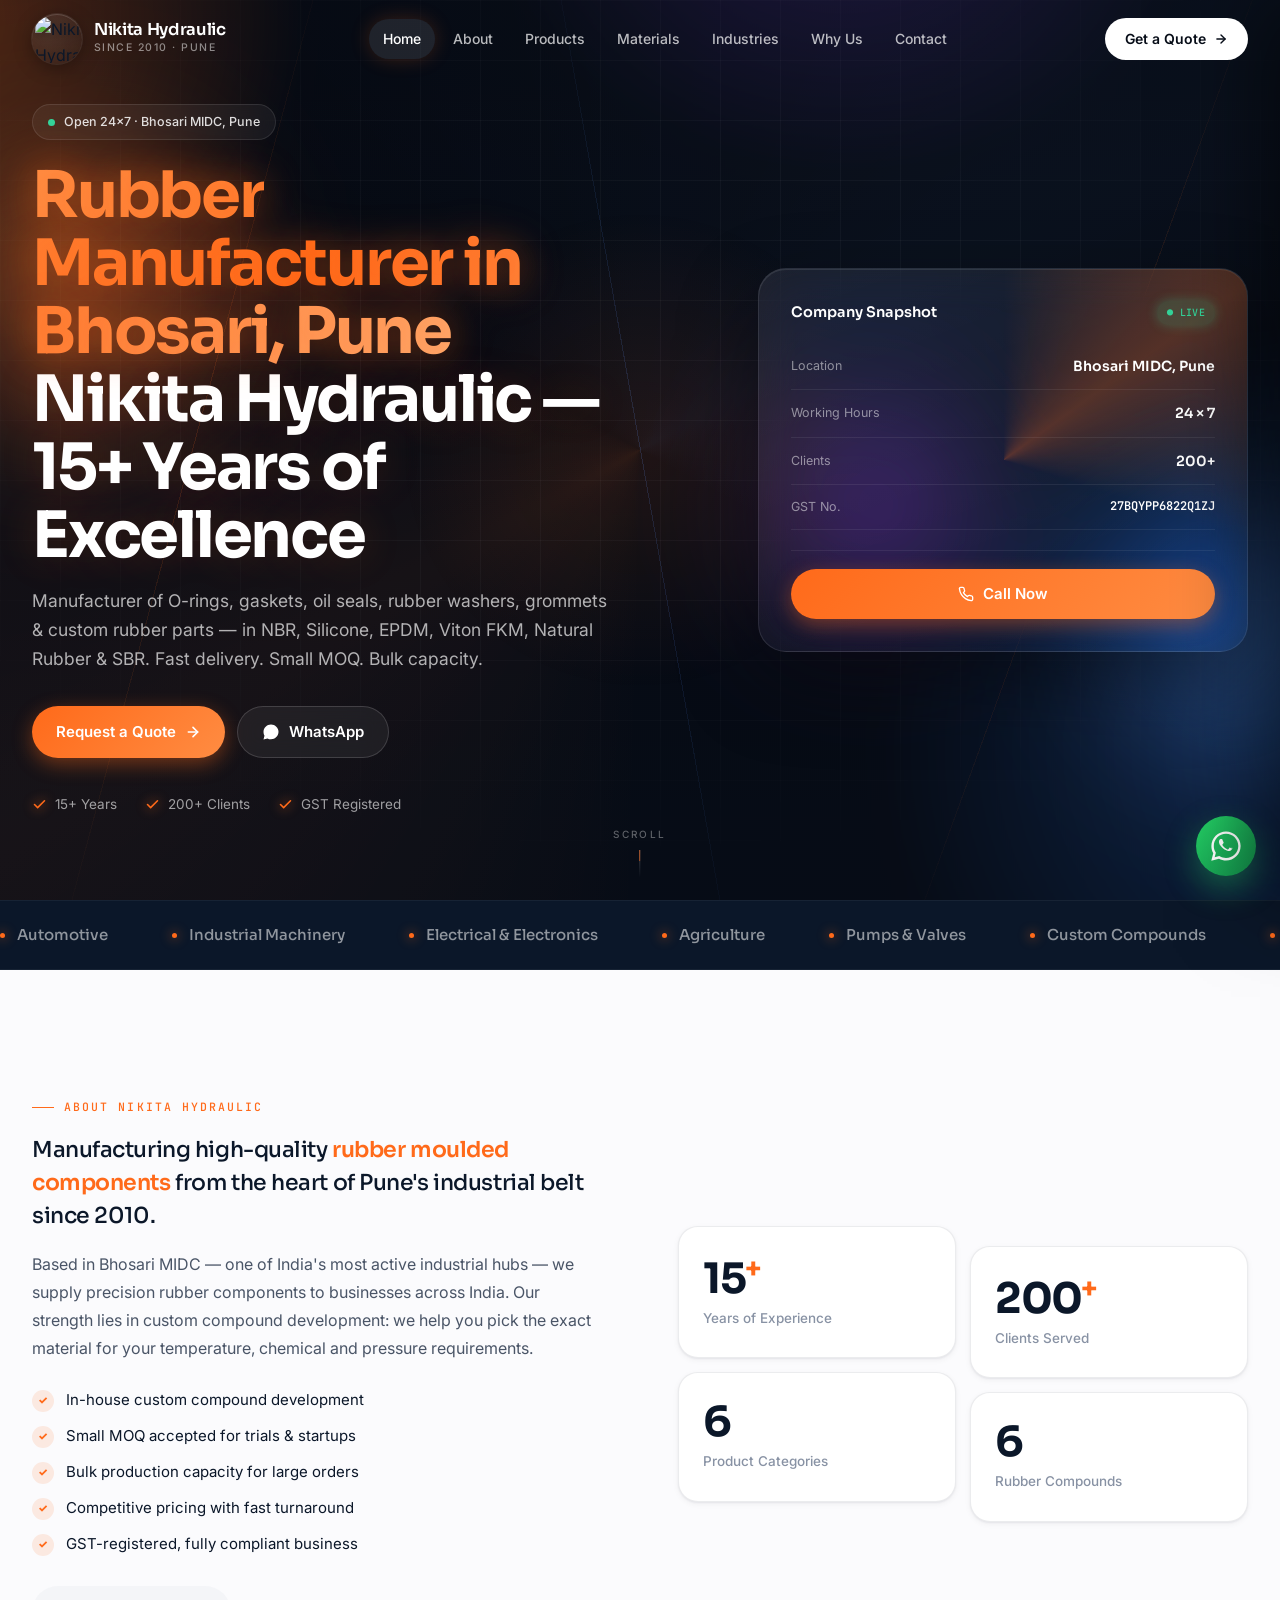
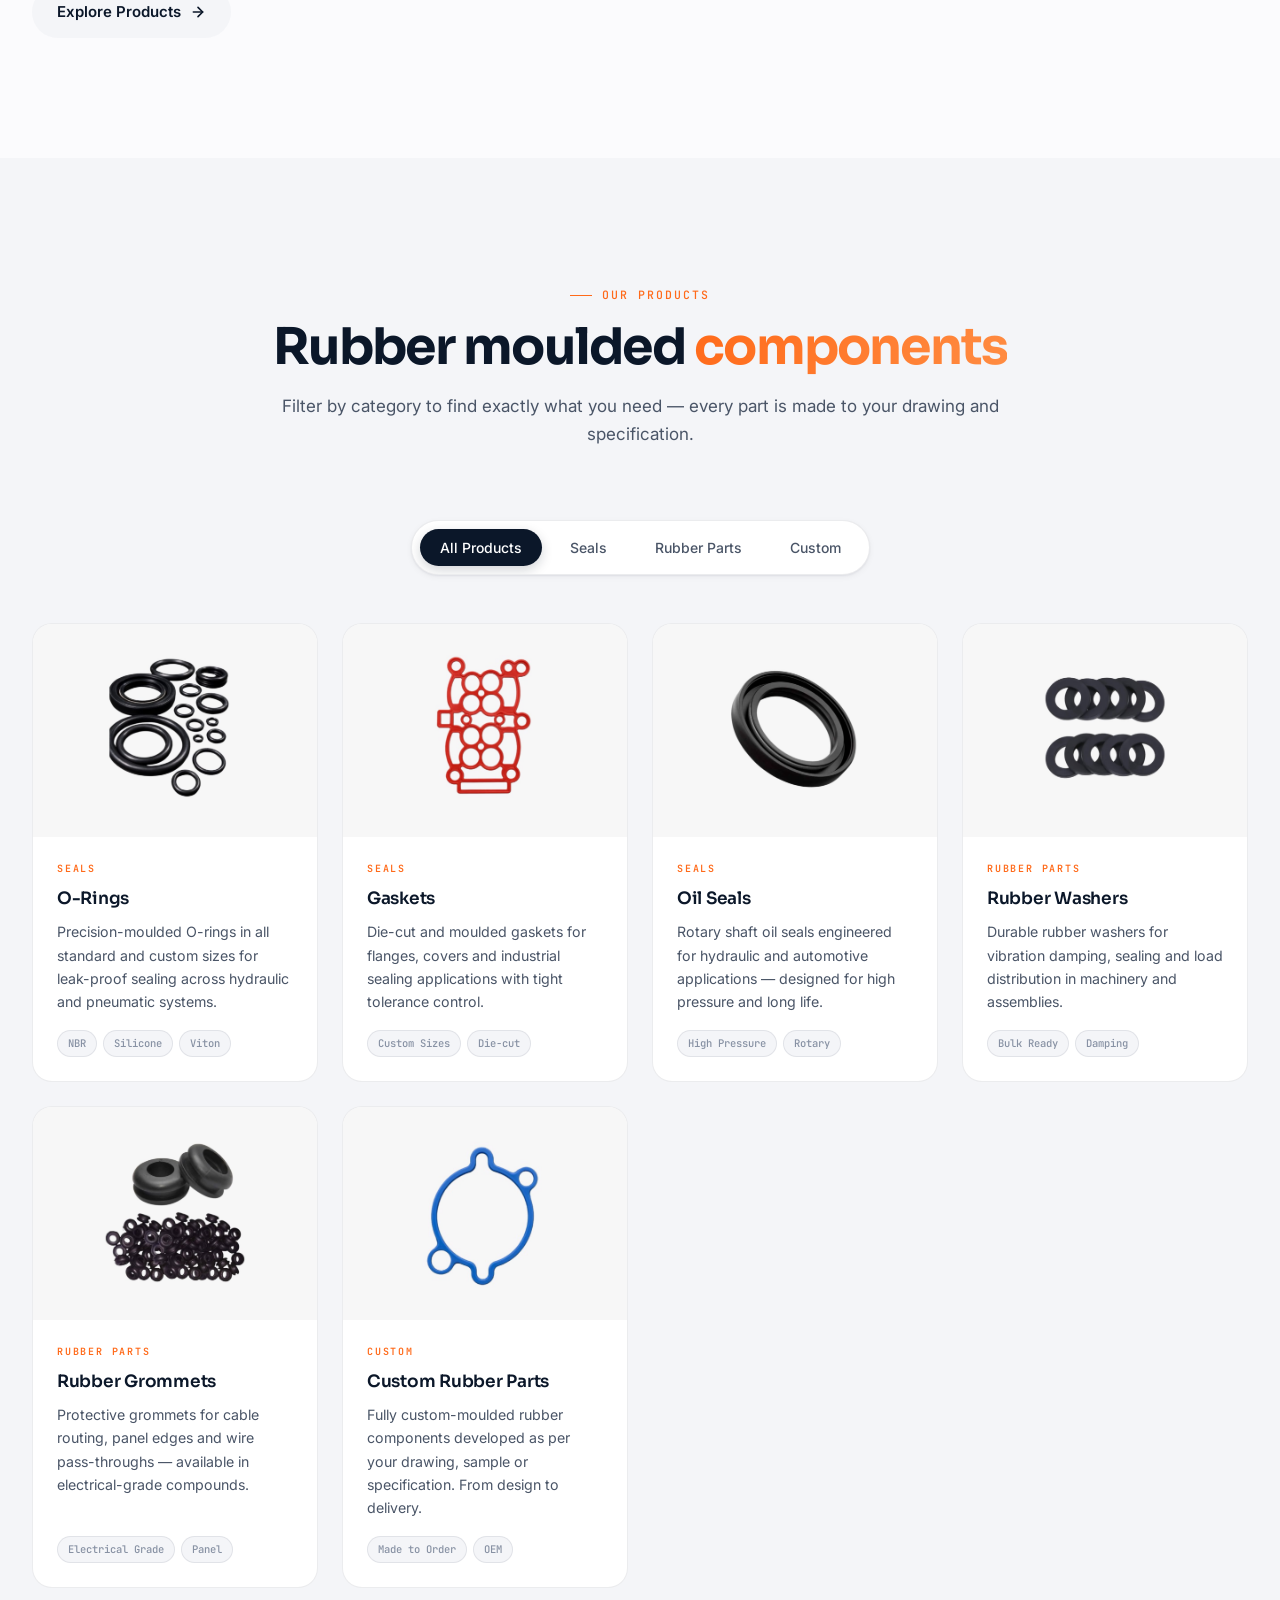
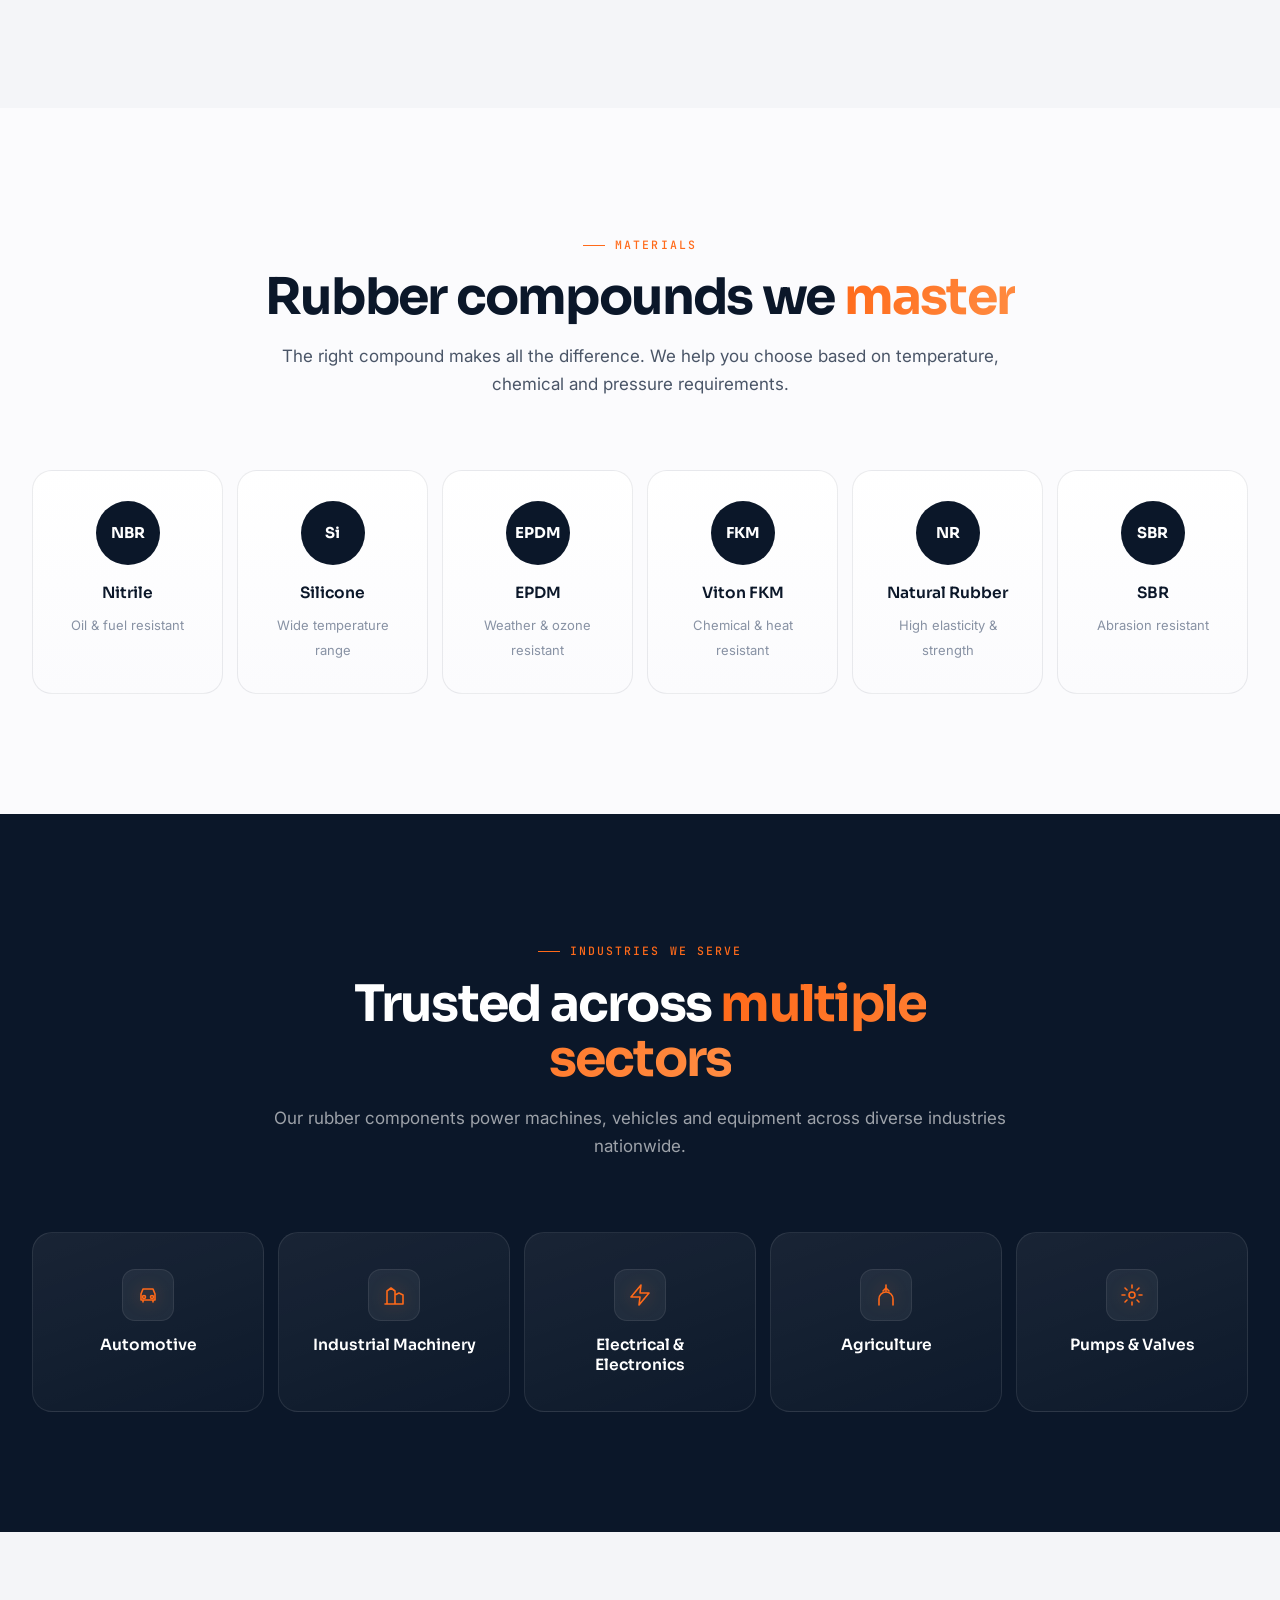
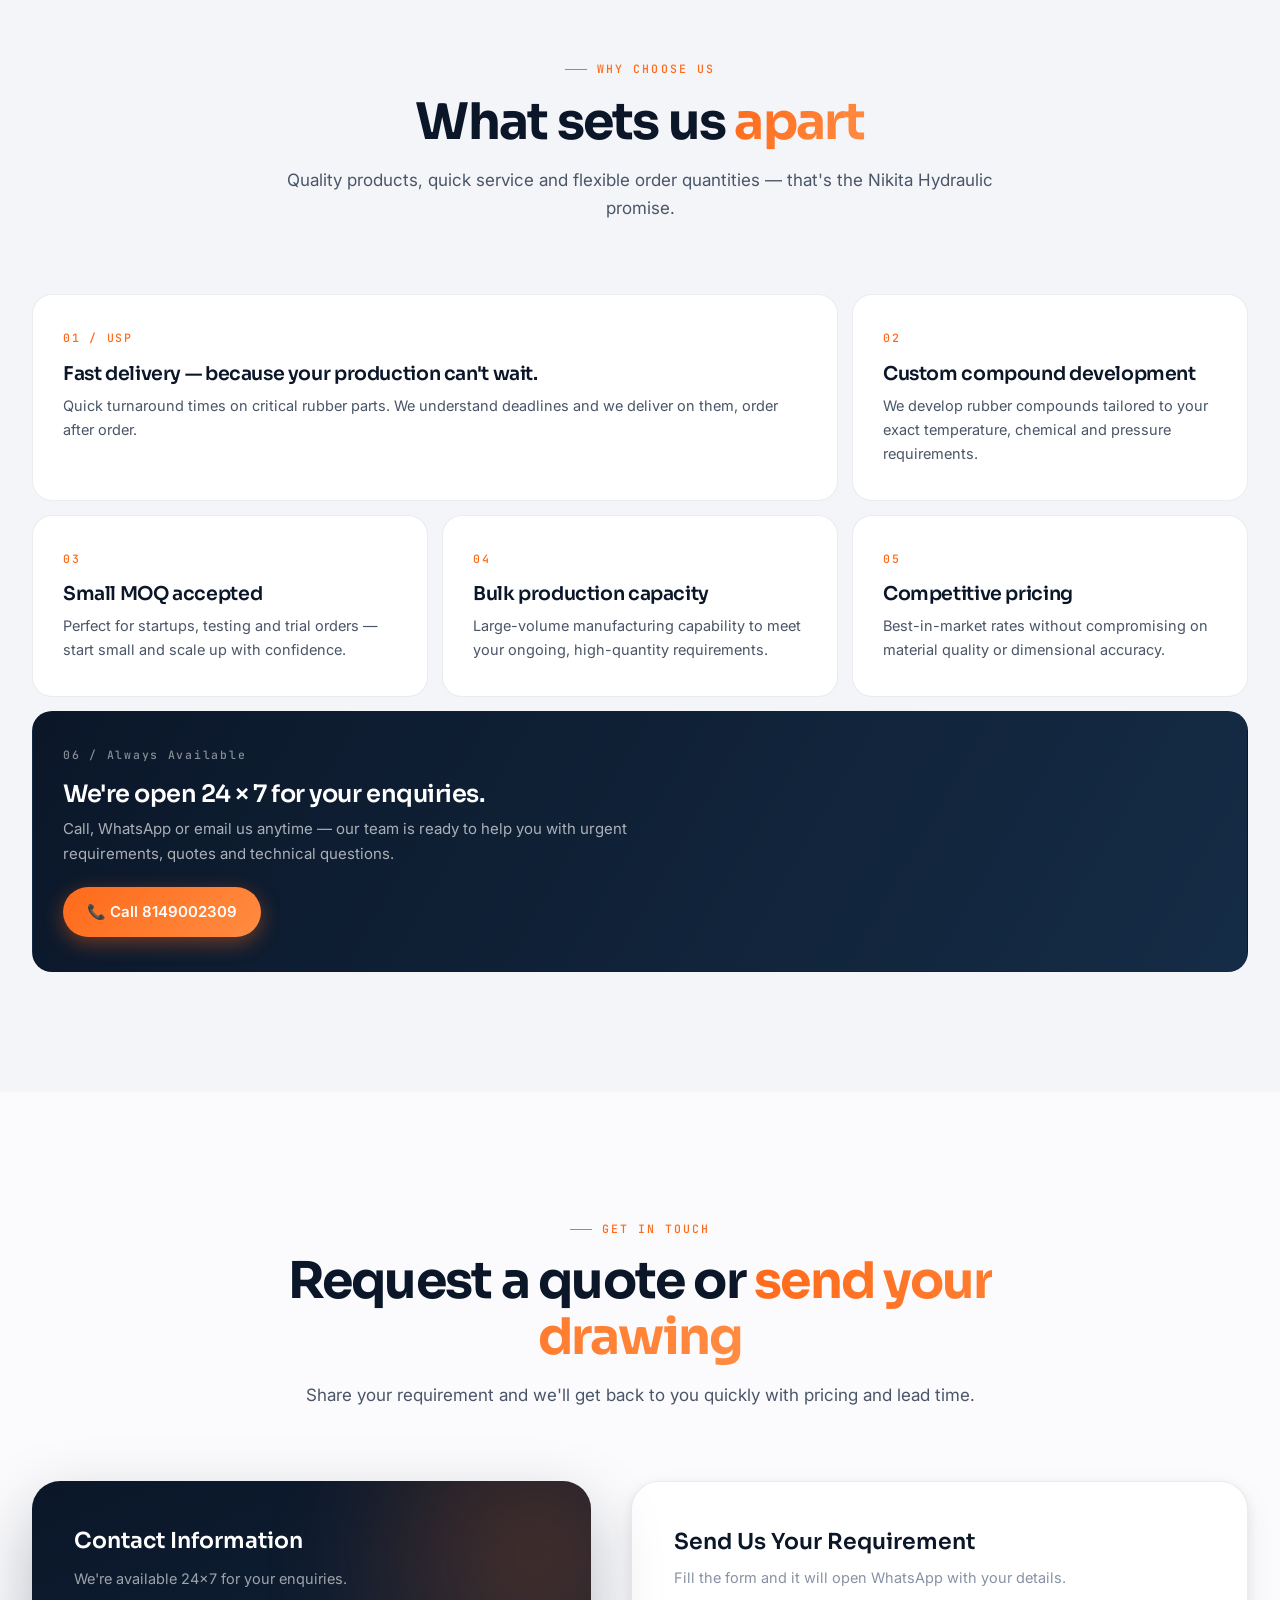
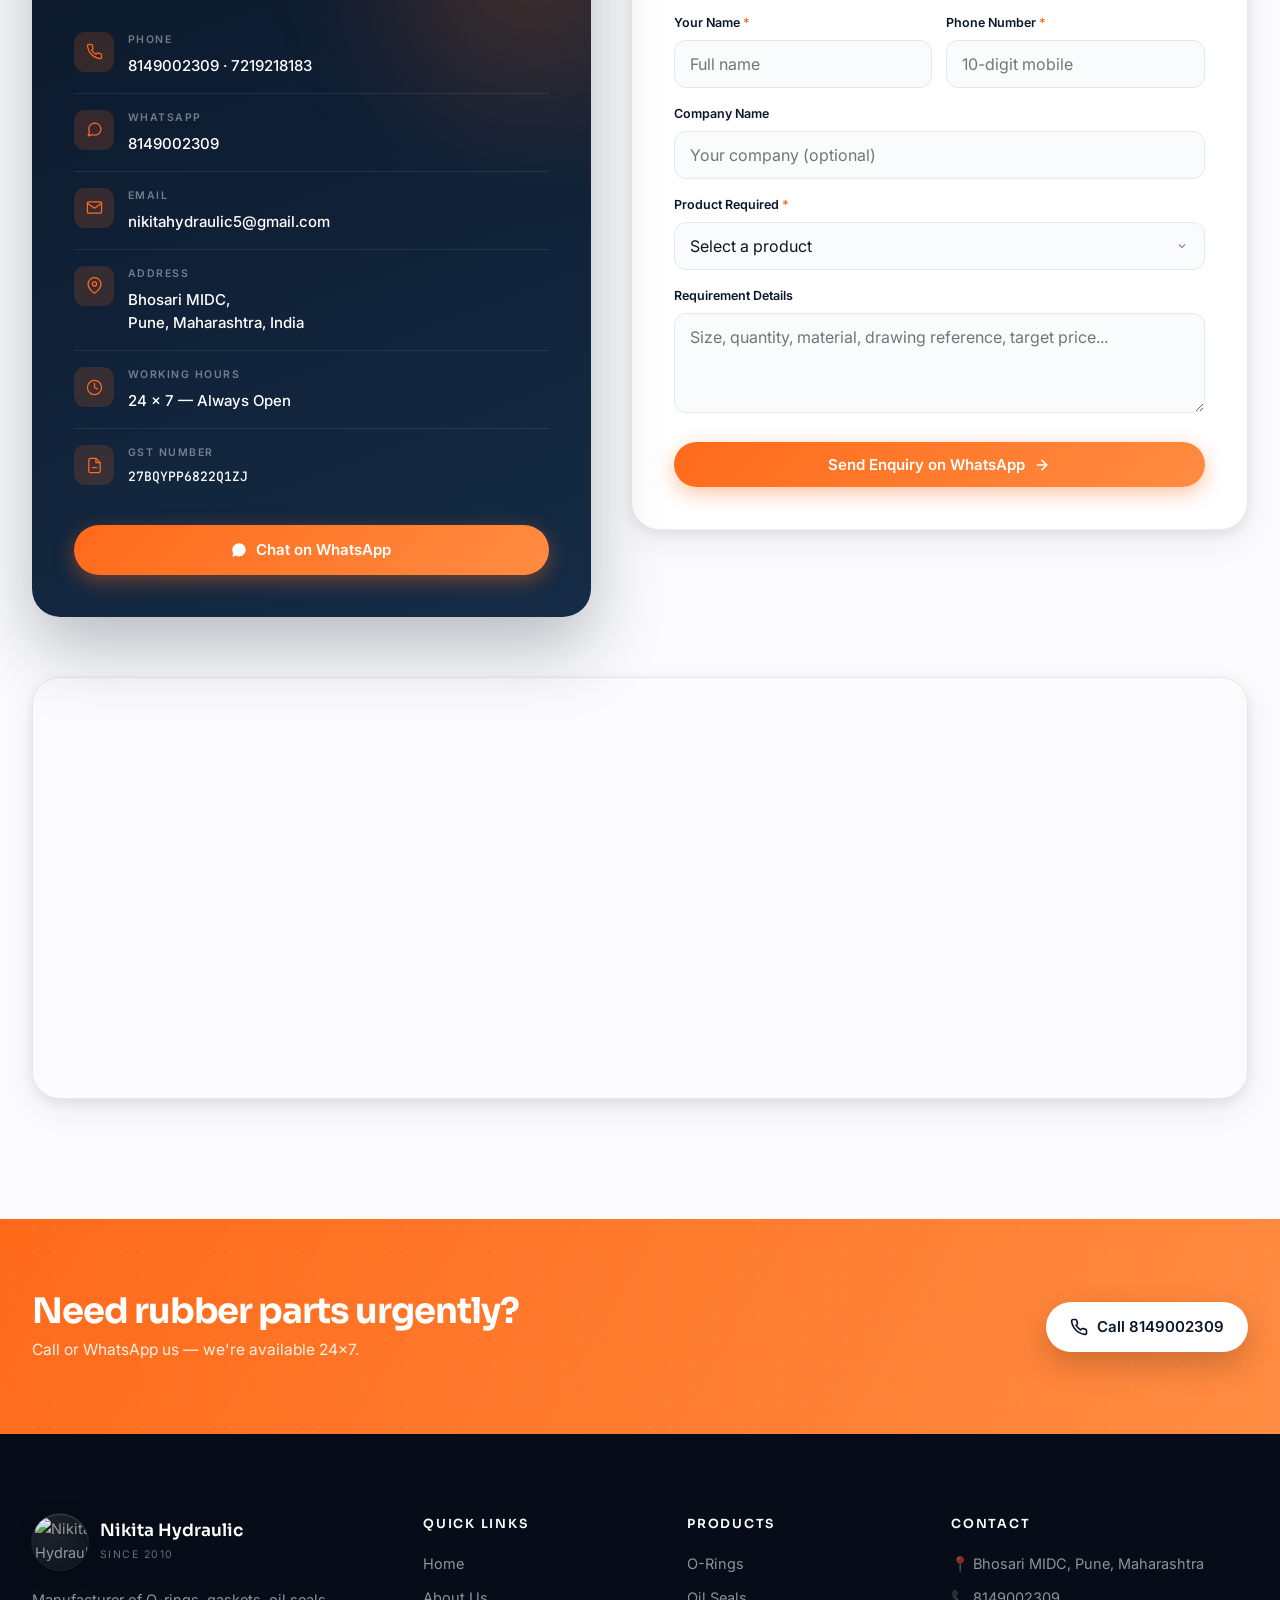
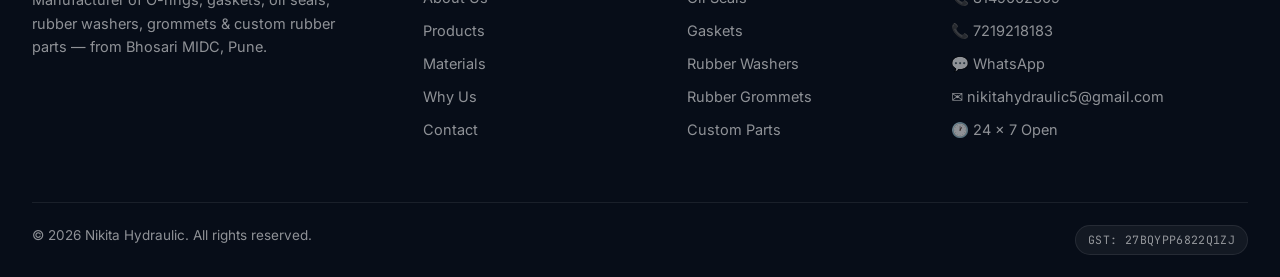
==== commit 15b85ef9: "Update index.html" ====
--- a/index.html
+++ b/index.html
@@ -5,39 +5,29 @@
 <meta name="viewport" content="width=device-width, initial-scale=1.0, viewport-fit=cover" />
 <meta name="theme-color" content="#0b1729" />
 
-<!-- ===== SEO TITLE ===== -->
 <title>Rubber Manufacturer in Bhosari, Pune | Nikita Hydraulic — O-Rings, Oil Seals, Gaskets</title>
-
-<!-- ===== SEO META ===== -->
 <meta name="description" content="Leading rubber manufacturer in Bhosari MIDC, Pune. 15+ years experience. O-rings, oil seals, gaskets, rubber washers, grommets & custom rubber parts. NBR, Silicone, EPDM, Viton. Call 8149002309." />
-<meta name="keywords" content="rubber manufacturer Bhosari, rubber products Pune, O-ring manufacturer Pune, oil seal supplier Bhosari, gasket manufacturer MIDC, custom rubber parts Pune, rubber moulding company Pune, rubber manufacturer Maharashtra, NBR O-ring supplier, Viton oil seal Pune" />
+<meta name="keywords" content="rubber manufacturer Bhosari, rubber products Pune, O-ring manufacturer Pune, oil seal supplier Bhosari, gasket manufacturer MIDC, custom rubber parts Pune, rubber moulding company Pune" />
 <meta name="author" content="Nikita Hydraulic" />
 <meta name="robots" content="index, follow" />
-<meta name="language" content="English" />
-<meta name="revisit-after" content="7 days" />
 <meta name="geo.region" content="IN-MH" />
 <meta name="geo.placename" content="Bhosari MIDC, Pune" />
 <meta name="geo.position" content="18.6298;73.8474" />
-<meta name="ICBM" content="18.6298, 73.8474" />
-
-<!-- ===== OPEN GRAPH (Facebook/WhatsApp share) ===== -->
+
 <meta property="og:type" content="website" />
 <meta property="og:url" content="https://nikitahydraulic.in/" />
 <meta property="og:title" content="Rubber Manufacturer in Bhosari, Pune | Nikita Hydraulic" />
-<meta property="og:description" content="Leading rubber manufacturer in Bhosari MIDC, Pune. O-rings, oil seals, gaskets & custom rubber parts. 15+ years. 24×7. Call 8149002309." />
+<meta property="og:description" content="Leading rubber manufacturer in Bhosari MIDC, Pune. O-rings, oil seals, gaskets & custom rubber parts." />
 <meta property="og:image" content="https://nikitahydraulic.in/logo.png" />
 <meta property="og:site_name" content="Nikita Hydraulic" />
 <meta property="og:locale" content="en_IN" />
 
-<!-- ===== TWITTER CARD ===== -->
 <meta name="twitter:card" content="summary_large_image" />
 <meta name="twitter:title" content="Rubber Manufacturer in Bhosari, Pune | Nikita Hydraulic" />
-<meta name="twitter:description" content="Leading rubber manufacturer in Bhosari MIDC, Pune. O-rings, oil seals, gaskets & custom rubber parts." />
+<meta name="twitter:description" content="Leading rubber manufacturer in Bhosari MIDC, Pune." />
 <meta name="twitter:image" content="https://nikitahydraulic.in/logo.png" />
 
-<!-- ===== CANONICAL ===== -->
 <link rel="canonical" href="https://nikitahydraulic.in/" />
-
 <link rel="icon" type="image/png" href="logo.png" />
 <link rel="apple-touch-icon" href="logo.png" />
 
@@ -45,7 +35,6 @@
 <link rel="preconnect" href="https://fonts.gstatic.com" crossorigin>
 <link href="https://fonts.googleapis.com/css2?family=Sora:wght@300;400;500;600;700;800&family=Inter:wght@300;400;500;600;700&family=JetBrains+Mono:wght@400;500;600&display=swap" rel="stylesheet">
 
-<!-- ===== SCHEMA MARKUP (LocalBusiness) ===== -->
 <script type="application/ld+json">
 {
   "@context": "https://schema.org",
@@ -55,7 +44,6 @@
   "@id": "https://nikitahydraulic.in",
   "url": "https://nikitahydraulic.in",
   "telephone": "+918149002309",
-  "priceRange": "$$",
   "address": {
     "@type": "PostalAddress",
     "streetAddress": "Bhosari MIDC",
@@ -64,26 +52,9 @@
     "postalCode": "411026",
     "addressCountry": "IN"
   },
-  "geo": {
-    "@type": "GeoCoordinates",
-    "latitude": 18.6298,
-    "longitude": 73.8474
-  },
-  "openingHoursSpecification": {
-    "@type": "OpeningHoursSpecification",
-    "dayOfWeek": ["Monday","Tuesday","Wednesday","Thursday","Friday","Saturday","Sunday"],
-    "opens": "00:00",
-    "closes": "23:59"
-  },
-  "description": "Nikita Hydraulic is a leading rubber manufacturer in Bhosari MIDC, Pune, since 2010. We manufacture O-rings, gaskets, oil seals, rubber washers, grommets & custom rubber parts.",
-  "makesOffer": [
-    {"@type": "Offer", "itemOffered": {"@type": "Product", "name": "O-Rings"}},
-    {"@type": "Offer", "itemOffered": {"@type": "Product", "name": "Gaskets"}},
-    {"@type": "Offer", "itemOffered": {"@type": "Product", "name": "Oil Seals"}},
-    {"@type": "Offer", "itemOffered": {"@type": "Product", "name": "Rubber Washers"}},
-    {"@type": "Offer", "itemOffered": {"@type": "Product", "name": "Rubber Grommets"}},
-    {"@type": "Offer", "itemOffered": {"@type": "Product", "name": "Custom Rubber Parts"}}
-  ]
+  "geo": {"@type": "GeoCoordinates","latitude": 18.6298,"longitude": 73.8474},
+  "openingHoursSpecification": {"@type": "OpeningHoursSpecification","dayOfWeek": ["Monday","Tuesday","Wednesday","Thursday","Friday","Saturday","Sunday"],"opens": "00:00","closes": "23:59"},
+  "description": "Nikita Hydraulic is a leading rubber manufacturer in Bhosari MIDC, Pune, since 2010."
 }
 </script>
 
@@ -132,7 +103,7 @@
 @keyframes loadDot{0%,80%,100%{transform:scale(.5);opacity:.3}40%{transform:scale(1);opacity:1}}
 
 .nav-wrap{position:fixed;top:0;left:0;right:0;z-index:1000;padding:14px 0;transition:padding .35s var(--ease),background .35s var(--ease),backdrop-filter .35s}
-.nav-wrap.scrolled{padding:8px 0;background:rgba(11,23,41,.78);backdrop-filter:blur(20px) saturate(180%);-webkit-backdrop-filter:blur(20px) saturate(180%);border-bottom:1px solid rgba(255,255,255,.06);box-shadow:0 8px 40px rgba(0,0,0,.3),0 0 60px rgba(255,106,26,.06) inset}
+.nav-wrap.scrolled{padding:8px 0;background:rgba(11,23,41,.78);backdrop-filter:blur(20px) saturate(180%);-webkit-backdrop-filter:blur(20px) saturate(180%);border-bottom:1px solid rgba(255,255,255,.06);box-shadow:0 8px 40px rgba(0,0,0,.3)}
 .nav{display:flex;align-items:center;justify-content:space-between;gap:16px}
 .brand{display:flex;align-items:center;gap:12px;min-width:0;flex-shrink:1}
 .brand-mark{width:clamp(40px,10vw,50px);height:clamp(40px,10vw,50px);border-radius:50%;flex-shrink:0;background:radial-gradient(circle at 30% 30%,rgba(255,255,255,.10),rgba(255,255,255,.02));display:grid;place-items:center;box-shadow:0 4px 18px rgba(0,0,0,.35),0 0 0 1px rgba(255,255,255,.1),inset 0 1px 0 rgba(255,255,255,.15);overflow:hidden;padding:3px;transition:transform .4s var(--ease),box-shadow .4s var(--ease);position:relative}
@@ -145,7 +116,7 @@
 .brand-txt b{display:block;font-family:var(--f-display);font-weight:600;font-size:clamp(14px,3.5vw,16.5px);color:#fff;letter-spacing:-.02em;line-height:1.15;white-space:nowrap;overflow:hidden;text-overflow:ellipsis}
 .brand-txt span{font-size:clamp(8px,2.2vw,10.5px);color:rgba(255,255,255,.5);letter-spacing:.14em;text-transform:uppercase;font-weight:500;white-space:nowrap;overflow:hidden;text-overflow:ellipsis;display:block}
 .menu{display:flex;align-items:center;gap:4px}
-.menu a{padding:9px 14px;font-size:14px;font-weight:500;color:rgba(255,255,255,.72);border-radius:var(--r-pill);transition:all .25s var(--ease);white-space:nowrap;position:relative}
+.menu a{padding:9px 14px;font-size:14px;font-weight:500;color:rgba(255,255,255,.72);border-radius:var(--r-pill);transition:all .25s var(--ease);white-space:nowrap}
 .menu a:hover{color:#fff;background:rgba(255,255,255,.06)}
 .menu a.active{color:#fff;background:rgba(255,255,255,.1);box-shadow:0 0 20px rgba(255,106,26,.2)}
 .nav-cta{display:inline-flex;align-items:center;gap:8px;padding:10px 20px;border-radius:var(--r-pill);background:#fff;color:var(--ink);font-weight:600;font-size:14px;transition:all .3s var(--ease);white-space:nowrap;flex-shrink:0;position:relative;overflow:hidden}
@@ -203,23 +174,18 @@
 .btn-primary{background:linear-gradient(135deg,var(--accent),#ff8c42);color:#fff;box-shadow:0 6px 20px rgba(255,106,26,.4)}
 .btn-primary::before{content:"";position:absolute;inset:0;background:linear-gradient(120deg,transparent 30%,rgba(255,255,255,.35) 50%,transparent 70%);transform:translateX(-100%);transition:transform .7s var(--ease);z-index:1}
 .btn-primary:hover::before{transform:translateX(100%)}
-.btn-primary:hover{transform:translateY(-2px);box-shadow:0 12px 40px rgba(255,106,26,.6),0 0 30px rgba(255,106,26,.4)}
+.btn-primary:hover{transform:translateY(-2px);box-shadow:0 12px 40px rgba(255,106,26,.6)}
 .btn-glass{background:rgba(255,255,255,.06);color:#fff;border:1px solid rgba(255,255,255,.15);backdrop-filter:blur(10px)}
-.btn-glass:hover{background:rgba(255,255,255,.14);border-color:rgba(255,255,255,.35);transform:translateY(-2px);box-shadow:0 8px 30px rgba(255,255,255,.1)}
+.btn-glass:hover{background:rgba(255,255,255,.14);border-color:rgba(255,255,255,.35);transform:translateY(-2px)}
 .hero-mini{display:flex;gap:20px 28px;flex-wrap:wrap}
-.hero-mini div{display:flex;align-items:center;gap:8px;font-size:clamp(12px,3vw,13.5px);color:rgba(255,255,255,.6);transition:color .3s}
-.hero-mini div:hover{color:rgba(255,255,255,.95)}
+.hero-mini div{display:flex;align-items:center;gap:8px;font-size:clamp(12px,3vw,13.5px);color:rgba(255,255,255,.6)}
 .hero-mini svg{width:15px;height:15px;color:var(--accent);flex-shrink:0;filter:drop-shadow(0 0 6px var(--accent))}
-.hero-card{background:linear-gradient(160deg,rgba(255,255,255,.08),rgba(255,255,255,.02));border:1px solid rgba(255,255,255,.1);border-radius:var(--r-xl);padding:clamp(22px,4vw,32px);backdrop-filter:blur(24px) saturate(160%);-webkit-backdrop-filter:blur(24px) saturate(160%);box-shadow:0 30px 80px rgba(0,0,0,.4),inset 0 1px 0 rgba(255,255,255,.1);position:relative;overflow:hidden;width:100%;max-width:520px;transition:transform .5s var(--ease),box-shadow .5s var(--ease)}
+.hero-card{background:linear-gradient(160deg,rgba(255,255,255,.08),rgba(255,255,255,.02));border:1px solid rgba(255,255,255,.1);border-radius:var(--r-xl);padding:clamp(22px,4vw,32px);backdrop-filter:blur(24px) saturate(160%);-webkit-backdrop-filter:blur(24px) saturate(160%);box-shadow:0 30px 80px rgba(0,0,0,.4),inset 0 1px 0 rgba(255,255,255,.1);position:relative;overflow:hidden;width:100%;max-width:520px}
 .hero-card::before{content:"";position:absolute;top:-50%;right:-50%;width:200%;height:200%;background:conic-gradient(from 0deg,transparent,rgba(255,106,26,.28),transparent 30%);animation:rotate 8s linear infinite;pointer-events:none}
-.hero-card::after{content:"";position:absolute;inset:0;border-radius:inherit;background:radial-gradient(circle at var(--hx,50%) var(--hy,50%),rgba(255,106,26,.15),transparent 60%);opacity:0;transition:opacity .4s;pointer-events:none}
-.hero-card:hover::after{opacity:1}
-.hero-card:hover{transform:translateY(-4px);box-shadow:0 40px 100px rgba(0,0,0,.5),0 0 60px rgba(255,106,26,.2),inset 0 1px 0 rgba(255,255,255,.15)}
 .hero-card > *{position:relative;z-index:1}
 .hc-head{display:flex;justify-content:space-between;align-items:center;gap:12px;margin-bottom:18px}
 .hc-head h3{font-family:var(--f-display);font-size:14.5px;font-weight:600;color:#fff}
-.hc-badge{font-family:var(--f-mono);font-size:10px;font-weight:500;padding:4px 10px;border-radius:20px;background:rgba(52,211,153,.15);color:#34d399;letter-spacing:.03em;flex-shrink:0;box-shadow:0 0 12px rgba(52,211,153,.3);animation:badgePulse 2s infinite}
-@keyframes badgePulse{0%,100%{box-shadow:0 0 12px rgba(52,211,153,.3)}50%{box-shadow:0 0 20px rgba(52,211,153,.6)}}
+.hc-badge{font-family:var(--f-mono);font-size:10px;font-weight:500;padding:4px 10px;border-radius:20px;background:rgba(52,211,153,.15);color:#34d399;letter-spacing:.03em;flex-shrink:0;box-shadow:0 0 12px rgba(52,211,153,.3)}
 .hc-row{display:flex;justify-content:space-between;align-items:center;gap:12px;padding:12px 0;border-bottom:1px solid rgba(255,255,255,.07);font-size:14px}
 .hc-row:last-of-type{border-bottom:none}
 .hc-row .k{color:rgba(255,255,255,.5);font-size:12.5px;flex-shrink:0}
@@ -229,21 +195,734 @@
 .hc-cta .btn{width:100%}
 .scroll-cue{position:absolute;left:50%;bottom:22px;transform:translateX(-50%);display:flex;flex-direction:column;align-items:center;gap:8px;color:rgba(255,255,255,.35);font-size:10px;letter-spacing:.24em;text-transform:uppercase;font-weight:500;z-index:2}
 .scroll-cue .bar{width:1px;height:28px;background:linear-gradient(to bottom,rgba(255,255,255,.3),transparent);position:relative;overflow:hidden}
-.scroll-cue .bar::after{content:"";position:absolute;top:0;left:0;width:100%;height:40%;background:var(--accent);box-shadow:0 0 12px var(--accent);animation:scrollBar 2.2s infinite var(--ease)}
+.scroll-cue .bar::after{content:"";position:absolute;top:0;left:0;width:100%;height:40%;background:var(--accent);animation:scrollBar 2.2s infinite var(--ease)}
 @keyframes scrollBar{0%{top:-40%}100%{top:100%}}
 
-.marquee{padding:22px 0;background:var(--navy);border-top:1px solid rgba(255,255,255,.05);border-bottom:1px solid rgba(255,255,255,.05);overflow:hidden;position:relative}
-.marquee::before,.marquee::after{content:"";position:absolute;top:0;bottom:0;width:80px;z-index:2;pointer-events:none}
-.marquee::before{left:0;background:linear-gradient(to right,var(--navy),transparent)}
-.marquee::after{right:0;background:linear-gradient(to left,var(--navy),transparent)}
+.marquee{padding:22px 0;background:var(--navy);border-top:1px solid rgba(255,255,255,.05);border-bottom:1px solid rgba(255,255,255,.05);overflow:hidden}
 .marquee-track{display:flex;gap:clamp(28px,6vw,64px);width:max-content;animation:scroll 34s linear infinite}
 .marquee:hover .marquee-track{animation-play-state:paused}
 @keyframes scroll{to{transform:translateX(-50%)}}
-.marquee-item{display:flex;align-items:center;gap:12px;color:rgba(255,255,255,.55);font-family:var(--f-display);font-size:clamp(13px,3vw,15px);font-weight:500;white-space:nowrap;transition:color .3s}
-.marquee-item:hover{color:#fff}
-.marquee-item::before{content:"";width:5px;height:5px;border-radius:50%;background:var(--accent);box-shadow:0 0 12px var(--accent),0 0 24px var(--accent);flex-shrink:0}
-
-.sec{padding:clamp(60px,10vw,120px) 0;position:relative;overflow:hidden}
+.marquee-item{display:flex;align-items:center;gap:12px;color:rgba(255,255,255,.55);font-family:var(--f-display);font-size:clamp(13px,3vw,15px);font-weight:500;white-space:nowrap}
+.marquee-item::before{content:"";width:5px;height:5px;border-radius:50%;background:var(--accent);box-shadow:0 0 12px var(--accent);flex-shrink:0}
+
+.sec{padding:clamp(60px,10vw,120px) 0;position:relative}
 .sec.alt{background:var(--paper-2)}
-.sec.dark{background:var(--navy);color:#fff;position:relative}
-.sec.dark::before{content:"";position:absolute;inset:0;background:radial-gradient(800px
+.sec.dark{background:var(--navy);color:#fff}
+.sec.dark .sec-head h2{color:#fff}
+.sec.dark .sec-head p{color:rgba(255,255,255,.6)}
+.sec-head{max-width:760px;margin-bottom:clamp(36px,6vw,72px)}
+.sec-head.center{margin-inline:auto;text-align:center}
+.tag{display:inline-flex;align-items:center;gap:10px;font-family:var(--f-mono);font-size:clamp(10.5px,2.6vw,11.5px);font-weight:500;color:var(--accent);text-transform:uppercase;letter-spacing:.18em;margin-bottom:16px}
+.tag::before{content:"";width:22px;height:1px;background:var(--accent)}
+.sec-head h2{font-family:var(--f-display);font-size:clamp(1.5rem,5.5vw,3.15rem);font-weight:700;line-height:1.1;letter-spacing:-.035em;color:var(--t-1);margin-bottom:16px}
+.sec-head h2 em{font-style:normal;background:linear-gradient(110deg,var(--accent),#ff8c42);-webkit-background-clip:text;background-clip:text;color:transparent}
+.sec-head p{font-size:clamp(14.5px,3.6vw,17px);color:var(--t-2);line-height:1.65}
+
+.about-grid{display:grid;grid-template-columns:1fr 1fr;gap:clamp(32px,6vw,80px);align-items:center}
+.about-lead{font-family:var(--f-display);font-size:clamp(17px,4vw,22px);font-weight:500;line-height:1.5;color:var(--t-1);margin-bottom:18px;letter-spacing:-.02em}
+.about-lead em{font-style:normal;color:var(--accent);font-weight:600}
+.about-body{font-size:clamp(14.5px,3.6vw,16px);color:var(--t-2);line-height:1.75;margin-bottom:18px}
+.about-points{display:grid;gap:12px;margin:26px 0 30px}
+.about-points li{display:flex;gap:12px;align-items:flex-start;font-size:clamp(14px,3.5vw,15px);color:var(--t-1)}
+.about-points .tick{flex-shrink:0;width:22px;height:22px;border-radius:50%;background:var(--accent-soft);color:var(--accent);display:grid;place-items:center;font-size:11px;font-weight:800;margin-top:2px}
+.stats{display:grid;grid-template-columns:1fr 1fr;gap:14px}
+.stat{background:#fff;border:1px solid var(--line-dark);border-radius:var(--r-lg);padding:clamp(20px,4vw,28px) clamp(16px,3.5vw,24px);box-shadow:var(--sh-sm);transition:all .4s var(--ease);position:relative;overflow:hidden}
+.stat::before{content:"";position:absolute;top:0;left:0;right:0;height:3px;background:linear-gradient(90deg,var(--accent),transparent);opacity:0;transition:opacity .4s}
+.stat:hover{transform:translateY(-4px);box-shadow:var(--sh-lg);border-color:rgba(255,106,26,.3)}
+.stat:hover::before{opacity:1}
+.stat b{font-family:var(--f-display);font-size:clamp(28px,7vw,42px);font-weight:700;color:var(--navy);letter-spacing:-.04em;line-height:1;display:block}
+.stat b em{font-style:normal;color:var(--accent);font-size:.66em;vertical-align:super}
+.stat span{font-size:clamp(12px,3vw,13.5px);color:var(--t-3);font-weight:500;display:block;margin-top:8px}
+.stat:nth-child(2),.stat:nth-child(4){transform:translateY(20px)}
+
+.filter-wrap{display:flex;justify-content:center;width:100%}
+.filter-bar{display:flex;gap:8px;padding:8px;background:#fff;border-radius:var(--r-pill);border:1px solid var(--line-dark);box-shadow:var(--sh-sm);max-width:100%;overflow-x:auto;-webkit-overflow-scrolling:touch;scrollbar-width:none}
+.filter-bar::-webkit-scrollbar{display:none}
+.filter-btn{padding:10px 20px;border-radius:var(--r-pill);font-size:clamp(13px,3.2vw,14px);font-weight:500;color:var(--t-2);transition:all .3s var(--ease);white-space:nowrap;flex-shrink:0}
+.filter-btn:hover{color:var(--t-1);background:var(--paper-2)}
+.filter-btn.active{background:var(--navy);color:#fff;box-shadow:0 4px 12px rgba(11,23,41,.18)}
+
+.grid-products{display:grid;grid-template-columns:repeat(auto-fill,minmax(min(100%,280px),1fr));gap:clamp(16px,3.5vw,24px);margin-top:clamp(32px,6vw,48px)}
+.product{background:#fff;border:1px solid var(--line-dark);border-radius:var(--r-lg);transition:all .5s var(--ease);position:relative;overflow:hidden;display:flex;flex-direction:column;min-width:0}
+.product:hover{transform:translateY(-6px);box-shadow:var(--sh-lg);border-color:rgba(255,106,26,.3)}
+.p-media{position:relative;aspect-ratio:4/3;overflow:hidden;background:linear-gradient(135deg,#f4f5f8,#e9ecf2);cursor:zoom-in;width:100%}
+.p-media img{width:100%;height:100%;object-fit:cover;transition:transform .8s var(--ease)}
+.product:hover .p-media img{transform:scale(1.06)}
+.p-media.no-photo{display:grid;place-items:center;cursor:default}
+.p-media.no-photo .p-icon{display:grid;width:clamp(56px,14vw,70px);height:clamp(56px,14vw,70px);border-radius:18px;background:linear-gradient(135deg,var(--paper-2),#e9ecf2);color:var(--navy);place-items:center;transition:all .4s var(--ease)}
+.p-media.no-photo .p-icon svg{width:clamp(26px,6.5vw,32px);height:clamp(26px,6.5vw,32px);stroke-width:1.6}
+.product:hover .p-media.no-photo .p-icon{background:linear-gradient(135deg,var(--accent),#ff8c42);color:#fff;box-shadow:0 8px 22px rgba(255,106,26,.45);transform:scale(1.06) rotate(-4deg)}
+.p-overlay{position:absolute;inset:0;background:linear-gradient(to top,rgba(11,23,41,.55),transparent 45%);opacity:0;transition:opacity .4s var(--ease);display:flex;align-items:flex-end;justify-content:flex-end;padding:12px;pointer-events:none}
+.product:hover .p-overlay{opacity:1}
+.p-zoom{width:36px;height:36px;border-radius:50%;background:rgba(255,255,255,.92);backdrop-filter:blur(10px);display:grid;place-items:center;color:var(--navy);transform:translateY(8px);transition:transform .4s var(--ease)}
+.product:hover .p-zoom{transform:none}
+.p-zoom svg{width:16px;height:16px;stroke-width:2}
+.p-body{padding:clamp(18px,4vw,24px);display:flex;flex-direction:column;flex:1;min-width:0}
+.p-cat{font-family:var(--f-mono);font-size:10px;font-weight:600;color:var(--accent);letter-spacing:.18em;text-transform:uppercase;margin-bottom:8px}
+.product h3{font-family:var(--f-display);font-size:clamp(15.5px,3.8vw,17px);font-weight:600;color:var(--navy);letter-spacing:-.015em;margin-bottom:8px}
+.product p{font-size:clamp(13.5px,3.4vw,14.2px);color:var(--t-2);line-height:1.65;margin-bottom:16px;flex:1}
+.p-tags{display:flex;gap:6px;flex-wrap:wrap}
+.p-tag{font-family:var(--f-mono);font-size:10.5px;font-weight:500;padding:4px 10px;border-radius:20px;background:var(--paper-2);color:var(--t-3);border:1px solid var(--line-dark)}
+@keyframes popIn{from{opacity:0;transform:scale(.94) translateY(10px)}to{opacity:1;transform:none}}
+.product.pop{animation:popIn .5s var(--ease) backwards}
+
+.lightbox{position:fixed;inset:0;z-index:2000;background:rgba(7,13,24,.94);backdrop-filter:blur(16px);-webkit-backdrop-filter:blur(16px);display:grid;place-items:center;padding:clamp(16px,4vw,40px);opacity:0;visibility:hidden;transition:opacity .4s var(--ease),visibility .4s}
+.lightbox.open{opacity:1;visibility:visible}
+.lb-img{max-width:min(1100px,92vw);max-height:75vh;border-radius:14px;box-shadow:0 40px 100px rgba(0,0,0,.6);transform:scale(.92);transition:transform .4s var(--ease);object-fit:contain}
+.lightbox.open .lb-img{transform:none}
+.lb-caption{position:absolute;bottom:clamp(50px,8vw,70px);left:50%;transform:translateX(-50%);color:#fff;font-family:var(--f-display);font-size:clamp(13px,3.2vw,16px);font-weight:500;padding:9px 18px;border-radius:var(--r-pill);background:rgba(255,255,255,.08);border:1px solid rgba(255,255,255,.1);backdrop-filter:blur(10px);white-space:nowrap;max-width:90vw;overflow:hidden;text-overflow:ellipsis}
+.lb-close{position:absolute;top:clamp(12px,3vw,24px);right:clamp(12px,3vw,24px);width:clamp(40px,10vw,48px);height:clamp(40px,10vw,48px);border-radius:50%;background:rgba(255,255,255,.1);border:1px solid rgba(255,255,255,.15);color:#fff;display:grid;place-items:center;transition:all .3s var(--ease);z-index:2}
+.lb-close:hover{background:var(--accent);border-color:var(--accent);transform:rotate(90deg)}
+.lb-close svg{width:20px;height:20px;stroke-width:2.4}
+.lb-nav{position:absolute;top:50%;transform:translateY(-50%);width:clamp(42px,10vw,54px);height:clamp(42px,10vw,54px);border-radius:50%;background:rgba(255,255,255,.1);border:1px solid rgba(255,255,255,.15);color:#fff;display:grid;place-items:center;transition:all .3s var(--ease);z-index:2}
+.lb-nav:hover{background:var(--accent);border-color:var(--accent)}
+.lb-nav.prev{left:clamp(8px,2vw,24px)}
+.lb-nav.next{right:clamp(8px,2vw,24px)}
+.lb-nav svg{width:20px;height:20px;stroke-width:2.4}
+
+.grid-materials{display:grid;grid-template-columns:repeat(auto-fit,minmax(min(100%,160px),1fr));gap:14px}
+.material{background:linear-gradient(180deg,#fff,var(--paper));border:1px solid var(--line-dark);border-radius:var(--r-lg);padding:clamp(22px,5vw,30px) clamp(16px,3.5vw,24px);text-align:center;transition:all .45s var(--ease);position:relative;overflow:hidden}
+.material:hover{transform:translateY(-5px);box-shadow:var(--sh-lg);border-color:rgba(255,106,26,.3)}
+.m-code{width:clamp(52px,13vw,64px);height:clamp(52px,13vw,64px);margin:0 auto 16px;border-radius:50%;background:var(--navy);color:#fff;display:grid;place-items:center;font-family:var(--f-display);font-weight:700;font-size:clamp(12px,3vw,15px);transition:all .4s var(--ease);position:relative}
+.m-code::before{content:"";position:absolute;inset:-4px;border-radius:50%;border:1px dashed rgba(255,255,255,.2);animation:spin 12s linear infinite}
+@keyframes spin{to{transform:rotate(360deg)}}
+.material:hover .m-code{background:linear-gradient(135deg,var(--accent),#ff8c42);transform:scale(1.06)}
+.material h4{font-family:var(--f-display);font-size:clamp(14px,3.5vw,15.5px);font-weight:600;color:var(--navy);margin-bottom:6px}
+.material span{font-size:clamp(12px,3vw,13px);color:var(--t-3);line-height:1.5}
+
+.grid-industries{display:grid;grid-template-columns:repeat(auto-fit,minmax(min(100%,170px),1fr));gap:14px}
+.industry{position:relative;padding:clamp(26px,5vw,36px) clamp(18px,3.5vw,26px);border-radius:var(--r-lg);background:linear-gradient(160deg,rgba(255,255,255,.06),rgba(255,255,255,.015));border:1px solid rgba(255,255,255,.09);text-align:center;transition:all .45s var(--ease);overflow:hidden}
+.industry::before{content:"";position:absolute;inset:0;background:radial-gradient(300px 200px at 50% 100%,rgba(255,106,26,.28),transparent 65%);opacity:0;transition:opacity .5s}
+.industry:hover::before{opacity:1}
+.industry:hover{transform:translateY(-6px);border-color:rgba(255,106,26,.4);box-shadow:0 20px 44px rgba(255,106,26,.14)}
+.industry > *{position:relative;z-index:1}
+.ind-icon{width:clamp(46px,11vw,52px);height:clamp(46px,11vw,52px);margin:0 auto 14px;border-radius:13px;background:rgba(255,255,255,.06);color:var(--accent);display:grid;place-items:center;border:1px solid rgba(255,255,255,.08);transition:all .4s var(--ease)}
+.ind-icon svg{width:clamp(20px,5vw,24px);height:clamp(20px,5vw,24px);stroke-width:1.6;filter:drop-shadow(0 0 8px var(--accent-glow))}
+.industry:hover .ind-icon{background:var(--accent);color:#fff;transform:scale(1.06)}
+.industry h4{font-family:var(--f-display);font-size:clamp(13.5px,3.4vw,15.5px);font-weight:600;color:#fff;line-height:1.3}
+
+.bento{display:grid;grid-template-columns:repeat(6,1fr);gap:14px}
+.b-card{background:#fff;border:1px solid var(--line-dark);border-radius:var(--r-lg);padding:clamp(22px,5vw,34px) clamp(20px,4.5vw,30px);transition:all .5s var(--ease);position:relative;overflow:hidden;min-width:0}
+.b-card::before{content:"";position:absolute;top:0;left:0;right:0;height:3px;background:linear-gradient(90deg,var(--accent),transparent);transform:scaleX(0);transform-origin:left;transition:transform .55s var(--ease)}
+.b-card:hover::before{transform:scaleX(1)}
+.b-card:hover{transform:translateY(-5px);box-shadow:var(--sh-lg);border-color:rgba(255,106,26,.2)}
+.b-1{grid-column:span 4}.b-2{grid-column:span 2}.b-3{grid-column:span 2}
+.b-4{grid-column:span 2}.b-5{grid-column:span 2}
+.b-6{grid-column:span 6;background:linear-gradient(120deg,var(--navy),var(--navy-3));color:#fff}
+.b-6::before{display:none}
+.b-num{font-family:var(--f-mono);font-size:clamp(10.5px,2.6vw,11.5px);font-weight:500;color:var(--accent);letter-spacing:.15em;margin-bottom:14px}
+.b-6 .b-num{color:rgba(255,255,255,.5)}
+.b-card h4{font-family:var(--f-display);font-size:clamp(15.5px,4vw,19px);font-weight:600;color:var(--navy);letter-spacing:-.02em;margin-bottom:8px;line-height:1.28;word-wrap:break-word}
+.b-6 h4{color:#fff;font-size:clamp(17px,4.5vw,24px)}
+.b-card p{font-size:clamp(13.5px,3.4vw,14.5px);color:var(--t-2);line-height:1.65}
+.b-6 p{color:rgba(255,255,255,.65);font-size:clamp(13.5px,3.5vw,15px);max-width:600px}
+.b-6 .b-cta{margin-top:20px}
+
+.contact-grid{display:grid;grid-template-columns:minmax(0,.95fr) minmax(0,1.05fr);gap:clamp(24px,4vw,40px);align-items:start}
+.info-panel{background:linear-gradient(160deg,var(--navy),var(--navy-3));border-radius:var(--r-xl);padding:clamp(24px,5vw,42px);color:#fff;box-shadow:0 30px 70px rgba(11,23,41,.28);position:relative;overflow:hidden;min-width:0}
+.info-panel::before{content:"";position:absolute;top:-30%;right:-30%;width:80%;height:80%;background:radial-gradient(circle,rgba(255,106,26,.25),transparent 60%);filter:blur(40px);pointer-events:none}
+.info-panel > *{position:relative;z-index:1}
+.info-panel h3{font-family:var(--f-display);font-size:clamp(18px,4.5vw,22px);font-weight:600;margin-bottom:8px}
+.info-panel > p{color:rgba(255,255,255,.6);font-size:clamp(13.5px,3.4vw,14.5px);margin-bottom:26px}
+.info-item{display:flex;gap:14px;padding:16px 0;border-bottom:1px solid rgba(255,255,255,.08);min-width:0}
+.info-item:last-of-type{border-bottom:none}
+.info-ico{width:40px;height:40px;border-radius:11px;flex-shrink:0;background:rgba(255,106,26,.16);color:var(--accent);display:grid;place-items:center}
+.info-ico svg{width:17px;height:17px;stroke-width:1.8}
+.info-item > div:last-child{min-width:0;flex:1}
+.info-item .k{font-size:10.5px;letter-spacing:.14em;text-transform:uppercase;color:rgba(255,255,255,.42);font-weight:600;margin-bottom:5px}
+.info-item .v{font-size:clamp(13.5px,3.4vw,15px);color:#fff;line-height:1.55;font-weight:500;word-break:break-word}
+.info-item .v a{color:#fff;transition:color .25s;word-break:break-all}
+.info-item .v a:hover{color:var(--accent)}
+.info-panel .btn{margin-top:22px;width:100%}
+
+.form-panel{background:#fff;border:1px solid var(--line-dark);border-radius:var(--r-xl);padding:clamp(24px,5vw,42px);box-shadow:var(--sh-md);min-width:0}
+.form-panel h3{font-family:var(--f-display);font-size:clamp(18px,4.5vw,22px);font-weight:600;color:var(--navy);margin-bottom:6px}
+.form-panel > p{font-size:clamp(13.5px,3.4vw,14.5px);color:var(--t-3);margin-bottom:24px}
+.f-row{display:grid;grid-template-columns:1fr 1fr;gap:14px}
+.f-g{margin-bottom:16px}
+.f-g label{display:block;font-size:12.5px;font-weight:600;color:var(--navy);margin-bottom:7px}
+.f-g label span{color:var(--accent)}
+.f-g input,.f-g select,.f-g textarea{width:100%;padding:13px 15px;border:1.5px solid #e4e7ee;border-radius:12px;font-size:16px;background:#fafbfc;transition:all .25s var(--ease);font-family:inherit;min-width:0}
+.f-g input:hover,.f-g select:hover,.f-g textarea:hover{border-color:#c9cfda}
+.f-g input:focus,.f-g select:focus,.f-g textarea:focus{outline:none;border-color:var(--accent);background:#fff;box-shadow:0 0 0 4px rgba(255,106,26,.1)}
+.f-g textarea{resize:vertical;min-height:100px}
+.f-g select{appearance:none;-webkit-appearance:none;background-image:url("data:image/svg+xml;utf8,<svg xmlns='http://www.w3.org/2000/svg' width='12' height='12' viewBox='0 0 24 24' fill='none' stroke='%238892a4' stroke-width='2.5'><polyline points='6 9 12 15 18 9'/></svg>");background-repeat:no-repeat;background-position:right 16px center;padding-right:42px}
+.form-panel .btn{width:100%;margin-top:6px}
+.map-wrap{margin-top:clamp(36px,6vw,60px);border-radius:var(--r-xl);overflow:hidden;border:1px solid var(--line-dark);box-shadow:var(--sh-md)}
+.map-wrap iframe{width:100%;height:clamp(280px,50vw,420px);border:0;display:block;filter:grayscale(.2) contrast(1.05)}
+
+.cta-banner{position:relative;overflow:hidden;background:linear-gradient(120deg,var(--accent) 0%,#ff8c42 100%);color:#fff;padding:clamp(40px,8vw,72px) 0}
+.cta-banner::before{content:"";position:absolute;inset:0;background-image:radial-gradient(rgba(255,255,255,.14) 1px,transparent 1px);background-size:22px 22px;opacity:.6}
+.cta-banner .wrap{position:relative;display:flex;justify-content:space-between;align-items:center;gap:24px;flex-wrap:wrap}
+.cta-banner h3{font-family:var(--f-display);font-size:clamp(1.3rem,4.5vw,2.2rem);font-weight:700;letter-spacing:-.03em;line-height:1.15;margin-bottom:6px}
+.cta-banner p{color:rgba(255,255,255,.9);font-size:clamp(13.5px,3.5vw,15.5px)}
+.cta-banner .btn{background:#fff;color:var(--navy);box-shadow:0 12px 32px rgba(0,0,0,.2)}
+.cta-banner .btn:hover{background:var(--navy);color:#fff;transform:translateY(-3px)}
+
+footer{background:var(--ink);color:rgba(255,255,255,.55);padding:clamp(50px,8vw,80px) 0 0;font-size:clamp(13.5px,3.4vw,14.5px)}
+.foot-grid{display:grid;grid-template-columns:1.6fr 1fr 1fr 1.4fr;gap:clamp(28px,5vw,52px);padding-bottom:clamp(36px,6vw,60px);border-bottom:1px solid rgba(255,255,255,.08)}
+footer h5{font-family:var(--f-display);font-size:12.5px;font-weight:600;color:#fff;text-transform:uppercase;letter-spacing:.14em;margin-bottom:18px}
+footer ul{display:grid;gap:10px}
+footer ul a{transition:color .25s;display:inline-block;word-break:break-word}
+footer ul a:hover{color:var(--accent)}
+.foot-brand{display:flex;align-items:center;gap:12px;margin-bottom:18px}
+.foot-brand .brand-mark{width:clamp(46px,11vw,56px);height:clamp(46px,11vw,56px)}
+.foot-brand b{color:#fff;font-family:var(--f-display);font-size:clamp(15px,3.7vw,17px);font-weight:600;display:block;line-height:1.15}
+.foot-brand span{font-size:10.5px;letter-spacing:.14em;color:rgba(255,255,255,.4);text-transform:uppercase}
+.foot-bottom{display:flex;justify-content:space-between;gap:14px;flex-wrap:wrap;padding:22px 0;font-size:clamp(12px,3vw,13.5px)}
+.gst-badge{font-family:var(--f-mono);font-size:11.5px;padding:5px 12px;border-radius:20px;background:rgba(255,255,255,.05);border:1px solid rgba(255,255,255,.08);letter-spacing:.03em}
+
+.wa{position:fixed;right:clamp(12px,3vw,24px);z-index:900;width:clamp(52px,13vw,60px);height:clamp(52px,13vw,60px);border-radius:50%;background:linear-gradient(135deg,#25d366,#128c4a);display:grid;place-items:center;box-shadow:0 12px 32px rgba(37,211,102,.4);transition:transform .3s var(--ease);bottom:calc(clamp(12px,3vw,24px) + env(safe-area-inset-bottom))}
+.wa:hover{transform:scale(1.08) rotate(-6deg)}
+.wa svg{width:clamp(26px,6.5vw,30px);height:clamp(26px,6.5vw,30px);fill:#fff}
+.wa::after{content:"";position:absolute;inset:0;border-radius:50%;box-shadow:0 0 0 0 rgba(37,211,102,.55);animation:waPulse 2.4s infinite}
+@keyframes waPulse{0%{box-shadow:0 0 0 0 rgba(37,211,102,.55)}70%{box-shadow:0 0 0 16px rgba(37,211,102,0)}100%{box-shadow:0 0 0 0 rgba(37,211,102,0)}}
+
+.rv{opacity:0;transform:translateY(28px);transition:opacity .9s var(--ease-out),transform .9s var(--ease-out)}
+.rv.in{opacity:1;transform:none}
+.rv[data-d="1"]{transition-delay:.08s}
+.rv[data-d="2"]{transition-delay:.16s}
+.rv[data-d="3"]{transition-delay:.24s}
+.rv[data-d="4"]{transition-delay:.32s}
+.rv[data-d="5"]{transition-delay:.4s}
+
+@media(max-width:1024px){
+  .hero-grid{grid-template-columns:1fr;gap:40px}
+  .hero-card{max-width:100%}
+  .about-grid{grid-template-columns:1fr;gap:44px}
+  .contact-grid{grid-template-columns:1fr;gap:24px}
+  .bento{grid-template-columns:repeat(4,1fr)}
+  .b-1{grid-column:span 4}
+  .b-2,.b-3,.b-4,.b-5{grid-column:span 2}
+  .b-6{grid-column:span 4}
+  .foot-grid{grid-template-columns:1fr 1fr;gap:36px}
+}
+@media(max-width:768px){
+  .menu,.nav-cta{display:none}
+  .burger{display:block}
+  .hero{padding:calc(90px + env(safe-area-inset-top)) 0 60px}
+  .stats{grid-template-columns:1fr 1fr}
+  .stat:nth-child(2),.stat:nth-child(4){transform:none}
+  .f-row{grid-template-columns:1fr}
+  .bento{grid-template-columns:1fr}
+  .b-1,.b-2,.b-3,.b-4,.b-5,.b-6{grid-column:span 1}
+  .cta-banner .wrap{justify-content:center;text-align:center}
+  .cta-banner .btn{width:100%}
+  .foot-grid{grid-template-columns:1fr;gap:32px;padding-bottom:34px}
+  .scroll-cue{display:none}
+  .about-points{margin:22px 0 26px}
+}
+@media(max-width:480px){
+  .hero h1{font-size:clamp(1.55rem,7.5vw,2rem)}
+  .hero-btns .btn{width:100%}
+  .hero-mini{gap:12px}
+  .grid-products{grid-template-columns:1fr}
+  .grid-materials{grid-template-columns:1fr 1fr}
+  .grid-industries{grid-template-columns:1fr 1fr}
+  .stats{grid-template-columns:1fr 1fr;gap:12px}
+  .stat{padding:18px 14px}
+  .filter-bar{padding:6px}
+  .filter-btn{padding:9px 16px;font-size:12.5px}
+  .brand-txt b{font-size:14px}
+  .brand-txt span{font-size:8.5px;letter-spacing:.1em}
+  .wa{bottom:calc(16px + env(safe-area-inset-bottom))}
+  .lb-caption{bottom:50px;font-size:12.5px;padding:8px 14px}
+}
+@media(max-width:360px){
+  .brand-txt b{font-size:13px}
+  .brand-txt span{font-size:8px}
+  .brand-mark{width:38px;height:38px}
+}
+@media(prefers-reduced-motion:reduce){
+  *,*::before,*::after{animation-duration:.01ms!important;animation-iteration-count:1!important;transition-duration:.01ms!important}
+  .rv{opacity:1;transform:none}
+}
+</style>
+</head>
+<body>
+
+<div id="loader">
+  <div class="load-mark">
+    <img src="logo.png" alt="Nikita Hydraulic" />
+    <div class="load-dots"><span></span><span></span><span></span></div>
+  </div>
+</div>
+
+<nav class="nav-wrap" id="nav">
+  <div class="wrap nav">
+    <a href="#home" class="brand">
+      <div class="brand-mark"><img src="logo.png" alt="Nikita Hydraulic Logo" /></div>
+      <div class="brand-txt"><b>Nikita Hydraulic</b><span>Since 2010 · Pune</span></div>
+    </a>
+    <div class="menu" id="menu">
+      <a href="#home" class="active">Home</a>
+      <a href="#about">About</a>
+      <a href="#products">Products</a>
+      <a href="#materials">Materials</a>
+      <a href="#industries">Industries</a>
+      <a href="#why">Why Us</a>
+      <a href="#contact">Contact</a>
+    </div>
+    <a href="#contact" class="nav-cta">
+      Get a Quote
+      <svg viewBox="0 0 24 24" fill="none" stroke="currentColor" stroke-width="2.4" stroke-linecap="round" stroke-linejoin="round"><line x1="5" y1="12" x2="19" y2="12"/><polyline points="12 5 19 12 12 19"/></svg>
+    </a>
+    <button class="burger" id="burger" aria-label="Menu"><span></span><span></span><span></span></button>
+  </div>
+</nav>
+
+<aside class="drawer" id="drawer">
+  <a href="#home">Home</a><a href="#about">About</a><a href="#products">Products</a>
+  <a href="#materials">Materials</a><a href="#industries">Industries</a>
+  <a href="#why">Why Us</a><a href="#contact">Contact</a>
+  <a href="tel:+918149002309" class="drawer-cta">📞 Call 8149002309</a>
+</aside>
+
+<section class="hero" id="home">
+  <div class="hero-bg">
+    <div class="hero-grid-bg"></div>
+    <div class="orb orb-1"></div>
+    <div class="orb orb-2"></div>
+    <div class="orb orb-3"></div>
+    <div class="light-ray light-ray-1"></div>
+    <div class="light-ray light-ray-2"></div>
+    <div class="light-ray light-ray-3"></div>
+    <div class="spotlight" id="spotlight"></div>
+  </div>
+  <div class="wrap hero-grid">
+    <div>
+      <div class="chip rv"><span class="live"></span> Open 24×7 · Bhosari MIDC, Pune</div>
+      <h1 class="rv" data-d="1"><em>Rubber Manufacturer in Bhosari, Pune</em><br>Nikita Hydraulic — 15+ Years of Excellence</h1>
+      <p class="hero-sub rv" data-d="2">Manufacturer of O-rings, gaskets, oil seals, rubber washers, grommets &amp; custom rubber parts — in NBR, Silicone, EPDM, Viton FKM, Natural Rubber &amp; SBR. Fast delivery. Small MOQ. Bulk capacity.</p>
+      <div class="hero-btns rv" data-d="3">
+        <a href="#contact" class="btn btn-primary">
+          <span>Request a Quote</span>
+          <svg viewBox="0 0 24 24" fill="none" stroke="currentColor" stroke-width="2.4" stroke-linecap="round" stroke-linejoin="round"><line x1="5" y1="12" x2="19" y2="12"/><polyline points="12 5 19 12 12 19"/></svg>
+        </a>
+        <a href="https://wa.me/918149002309?text=Hello%20Nikita%20Hydraulic%2C%20I%20need%20a%20quote." target="_blank" rel="noopener" class="btn btn-glass">
+          <svg viewBox="0 0 24 24" fill="currentColor" style="width:18px;height:18px"><path d="M17.5 14.4c-.3-.1-1.7-.8-2-.9-.3-.1-.4-.1-.6.1-.2.3-.7.9-.9 1.1-.2.2-.3.2-.6.1-.3-.1-1.2-.4-2.3-1.4-.8-.8-1.4-1.7-1.6-2-.2-.3 0-.4.1-.6l.4-.5c.1-.2.1-.3.2-.5.1-.2 0-.3 0-.5s-.6-1.5-.9-2c-.2-.5-.4-.4-.6-.4h-.5c-.2 0-.5.1-.7.3-.2.2-1 .9-1 2.3 0 1.3.9 2.6 1 2.8.1.2 1.8 2.8 4.4 3.9.6.3 1.1.4 1.5.5.6.2 1.2.2 1.6.1.5-.1 1.5-.6 1.8-1.2.2-.6.2-1.1.1-1.2-.1-.1-.3-.2-.6-.3M12 2C6.5 2 2 6.5 2 12c0 1.8.5 3.4 1.3 4.9L2 22l5.3-1.4c1.4.8 3 1.2 4.7 1.2 5.5 0 10-4.5 10-10S17.5 2 12 2"/></svg>
+          <span>WhatsApp</span>
+        </a>
+      </div>
+      <div class="hero-mini rv" data-d="4">
+        <div><svg viewBox="0 0 24 24" fill="none" stroke="currentColor" stroke-width="2.5" stroke-linecap="round" stroke-linejoin="round"><polyline points="20 6 9 17 4 12"/></svg>15+ Years</div>
+        <div><svg viewBox="0 0 24 24" fill="none" stroke="currentColor" stroke-width="2.5" stroke-linecap="round" stroke-linejoin="round"><polyline points="20 6 9 17 4 12"/></svg>200+ Clients</div>
+        <div><svg viewBox="0 0 24 24" fill="none" stroke="currentColor" stroke-width="2.5" stroke-linecap="round" stroke-linejoin="round"><polyline points="20 6 9 17 4 12"/></svg>GST Registered</div>
+      </div>
+    </div>
+    <aside class="hero-card rv" data-d="2" id="heroCard">
+      <div class="hc-head"><h3>Company Snapshot</h3><span class="hc-badge">● LIVE</span></div>
+      <div class="hc-row"><span class="k">Location</span><span class="v">Bhosari MIDC, Pune</span></div>
+      <div class="hc-row"><span class="k">Working Hours</span><span class="v">24 × 7</span></div>
+      <div class="hc-row"><span class="k">Clients</span><span class="v">200+</span></div>
+      <div class="hc-row"><span class="k">GST No.</span><span class="v mono">27BQYPP6822Q1ZJ</span></div>
+      <div class="hc-cta"><a href="tel:+918149002309" class="btn btn-primary">
+        <svg viewBox="0 0 24 24" fill="none" stroke="currentColor" stroke-width="2" stroke-linecap="round" stroke-linejoin="round" style="width:16px;height:16px"><path d="M22 16.92v3a2 2 0 0 1-2.18 2 19.79 19.79 0 0 1-8.63-3.07 19.5 19.5 0 0 1-6-6 19.79 19.79 0 0 1-3.07-8.67A2 2 0 0 1 4.11 2h3a2 2 0 0 1 2 1.72 12.84 12.84 0 0 0 .7 2.81 2 2 0 0 1-.45 2.11L8.09 9.91a16 16 0 0 0 6 6l1.27-1.27a2 2 0 0 1 2.11-.45 12.84 12.84 0 0 0 2.81.7A2 2 0 0 1 22 16.92z"/></svg>
+        <span>Call Now</span>
+      </a></div>
+    </aside>
+  </div>
+  <div class="scroll-cue"><span>Scroll</span><div class="bar"></div></div>
+</section>
+
+<div class="marquee">
+  <div class="marquee-track">
+    <div class="marquee-item">Automotive</div><div class="marquee-item">Industrial Machinery</div>
+    <div class="marquee-item">Electrical &amp; Electronics</div><div class="marquee-item">Agriculture</div>
+    <div class="marquee-item">Pumps &amp; Valves</div><div class="marquee-item">Custom Compounds</div>
+    <div class="marquee-item">Bulk Production</div>
+    <div class="marquee-item">Automotive</div><div class="marquee-item">Industrial Machinery</div>
+    <div class="marquee-item">Electrical &amp; Electronics</div><div class="marquee-item">Agriculture</div>
+    <div class="marquee-item">Pumps &amp; Valves</div><div class="marquee-item">Custom Compounds</div>
+    <div class="marquee-item">Bulk Production</div>
+  </div>
+</div>
+
+<section class="sec" id="about">
+  <div class="wrap">
+    <div class="about-grid">
+      <div>
+        <span class="tag rv">About Nikita Hydraulic</span>
+        <p class="about-lead rv" data-d="1">Manufacturing high-quality <em>rubber moulded components</em> from the heart of Pune's industrial belt since 2010.</p>
+        <p class="about-body rv" data-d="2">Based in Bhosari MIDC — one of India's most active industrial hubs — we supply precision rubber components to businesses across India. Our strength lies in custom compound development: we help you pick the exact material for your temperature, chemical and pressure requirements.</p>
+        <ul class="about-points rv" data-d="3">
+          <li><span class="tick">✓</span> In-house custom compound development</li>
+          <li><span class="tick">✓</span> Small MOQ accepted for trials &amp; startups</li>
+          <li><span class="tick">✓</span> Bulk production capacity for large orders</li>
+          <li><span class="tick">✓</span> Competitive pricing with fast turnaround</li>
+          <li><span class="tick">✓</span> GST-registered, fully compliant business</li>
+        </ul>
+        <a href="#products" class="btn btn-glass rv" data-d="4" style="background:var(--paper-2);color:var(--navy);border-color:transparent">Explore Products <svg viewBox="0 0 24 24" fill="none" stroke="currentColor" stroke-width="2.4" stroke-linecap="round" stroke-linejoin="round"><line x1="5" y1="12" x2="19" y2="12"/><polyline points="12 5 19 12 12 19"/></svg></a>
+      </div>
+      <div class="stats rv" data-d="2">
+        <div class="stat"><b data-count="15">0<em>+</em></b><span>Years of Experience</span></div>
+        <div class="stat"><b data-count="200">0<em>+</em></b><span>Clients Served</span></div>
+        <div class="stat"><b data-count="6">0</b><span>Product Categories</span></div>
+        <div class="stat"><b data-count="6">0</b><span>Rubber Compounds</span></div>
+      </div>
+    </div>
+  </div>
+</section>
+
+<section class="sec alt" id="products">
+  <div class="wrap">
+    <div class="sec-head center rv">
+      <span class="tag" style="justify-content:center">Our Products</span>
+      <h2>Rubber moulded <em>components</em></h2>
+      <p>Filter by category to find exactly what you need — every part is made to your drawing and specification.</p>
+    </div>
+    <div class="filter-wrap">
+      <div class="filter-bar rv">
+        <button class="filter-btn active" data-filter="all">All Products</button>
+        <button class="filter-btn" data-filter="seals">Seals</button>
+        <button class="filter-btn" data-filter="rubber">Rubber Parts</button>
+        <button class="filter-btn" data-filter="custom">Custom</button>
+      </div>
+    </div>
+    <div class="grid-products" id="productGrid">
+
+      <article class="product" data-cat="seals">
+        <div class="p-media" data-title="O-Rings">
+          <img src="images/o-ring.jpg" alt="O-Rings Manufacturer Bhosari Pune" loading="lazy" onerror="this.parentElement.classList.add('no-photo');this.remove()" />
+          <div class="p-overlay"><div class="p-zoom"><svg viewBox="0 0 24 24" fill="none" stroke="currentColor" stroke-linecap="round" stroke-linejoin="round"><circle cx="11" cy="11" r="8"/><line x1="21" y1="21" x2="16.65" y2="16.65"/><line x1="11" y1="8" x2="11" y2="14"/><line x1="8" y1="11" x2="14" y2="11"/></svg></div></div>
+          <div class="p-icon"><svg viewBox="0 0 24 24" fill="none" stroke="currentColor" stroke-linecap="round" stroke-linejoin="round"><circle cx="12" cy="12" r="9"/><circle cx="12" cy="12" r="5"/></svg></div>
+        </div>
+        <div class="p-body"><div class="p-cat">Seals</div><h3>O-Rings</h3><p>Precision-moulded O-rings in all standard and custom sizes for leak-proof sealing across hydraulic and pneumatic systems.</p><div class="p-tags"><span class="p-tag">NBR</span><span class="p-tag">Silicone</span><span class="p-tag">Viton</span></div></div>
+      </article>
+
+      <article class="product" data-cat="seals">
+        <div class="p-media" data-title="Gaskets">
+          <img src="images/gasket.jpg" alt="Gaskets Manufacturer Bhosari Pune" loading="lazy" onerror="this.parentElement.classList.add('no-photo');this.remove()" />
+          <div class="p-overlay"><div class="p-zoom"><svg viewBox="0 0 24 24" fill="none" stroke="currentColor" stroke-linecap="round" stroke-linejoin="round"><circle cx="11" cy="11" r="8"/><line x1="21" y1="21" x2="16.65" y2="16.65"/><line x1="11" y1="8" x2="11" y2="14"/><line x1="8" y1="11" x2="14" y2="11"/></svg></div></div>
+          <div class="p-icon"><svg viewBox="0 0 24 24" fill="none" stroke="currentColor" stroke-linecap="round" stroke-linejoin="round"><polygon points="12 2 22 8.5 22 15.5 12 22 2 15.5 2 8.5 12 2"/></svg></div>
+        </div>
+        <div class="p-body"><div class="p-cat">Seals</div><h3>Gaskets</h3><p>Die-cut and moulded gaskets for flanges, covers and industrial sealing applications with tight tolerance control.</p><div class="p-tags"><span class="p-tag">Custom Sizes</span><span class="p-tag">Die-cut</span></div></div>
+      </article>
+
+      <article class="product" data-cat="seals">
+        <div class="p-media" data-title="Oil Seals">
+          <img src="images/oil-seal.jpg" alt="Oil Seals Manufacturer Bhosari Pune" loading="lazy" onerror="this.parentElement.classList.add('no-photo');this.remove()" />
+          <div class="p-overlay"><div class="p-zoom"><svg viewBox="0 0 24 24" fill="none" stroke="currentColor" stroke-linecap="round" stroke-linejoin="round"><circle cx="11" cy="11" r="8"/><line x1="21" y1="21" x2="16.65" y2="16.65"/><line x1="11" y1="8" x2="11" y2="14"/><line x1="8" y1="11" x2="14" y2="11"/></svg></div></div>
+          <div class="p-icon"><svg viewBox="0 0 24 24" fill="none" stroke="currentColor" stroke-linecap="round" stroke-linejoin="round"><circle cx="12" cy="12" r="9"/><circle cx="12" cy="12" r="4"/></svg></div>
+        </div>
+        <div class="p-body"><div class="p-cat">Seals</div><h3>Oil Seals</h3><p>Rotary shaft oil seals engineered for hydraulic and automotive applications — designed for high pressure and long life.</p><div class="p-tags"><span class="p-tag">High Pressure</span><span class="p-tag">Rotary</span></div></div>
+      </article>
+
+      <article class="product" data-cat="rubber">
+        <div class="p-media" data-title="Rubber Washers">
+          <img src="images/rubber-washer.jpg" alt="Rubber Washers Manufacturer Pune" loading="lazy" onerror="this.parentElement.classList.add('no-photo');this.remove()" />
+          <div class="p-overlay"><div class="p-zoom"><svg viewBox="0 0 24 24" fill="none" stroke="currentColor" stroke-linecap="round" stroke-linejoin="round"><circle cx="11" cy="11" r="8"/><line x1="21" y1="21" x2="16.65" y2="16.65"/><line x1="11" y1="8" x2="11" y2="14"/><line x1="8" y1="11" x2="14" y2="11"/></svg></div></div>
+          <div class="p-icon"><svg viewBox="0 0 24 24" fill="none" stroke="currentColor" stroke-linecap="round" stroke-linejoin="round"><circle cx="12" cy="12" r="9"/><circle cx="12" cy="12" r="3"/></svg></div>
+        </div>
+        <div class="p-body"><div class="p-cat">Rubber Parts</div><h3>Rubber Washers</h3><p>Durable rubber washers for vibration damping, sealing and load distribution in machinery and assemblies.</p><div class="p-tags"><span class="p-tag">Bulk Ready</span><span class="p-tag">Damping</span></div></div>
+      </article>
+
+      <article class="product" data-cat="rubber">
+        <div class="p-media" data-title="Rubber Grommets">
+          <img src="images/grommet.jpg" alt="Rubber Grommets Manufacturer Pune" loading="lazy" onerror="this.parentElement.classList.add('no-photo');this.remove()" />
+          <div class="p-overlay"><div class="p-zoom"><svg viewBox="0 0 24 24" fill="none" stroke="currentColor" stroke-linecap="round" stroke-linejoin="round"><circle cx="11" cy="11" r="8"/><line x1="21" y1="21" x2="16.65" y2="16.65"/><line x1="11" y1="8" x2="11" y2="14"/><line x1="8" y1="11" x2="14" y2="11"/></svg></div></div>
+          <div class="p-icon"><svg viewBox="0 0 24 24" fill="none" stroke="currentColor" stroke-linecap="round" stroke-linejoin="round"><path d="M12 2v20M2 12h20"/><circle cx="12" cy="12" r="9"/></svg></div>
+        </div>
+        <div class="p-body"><div class="p-cat">Rubber Parts</div><h3>Rubber Grommets</h3><p>Protective grommets for cable routing, panel edges and wire pass-throughs — available in electrical-grade compounds.</p><div class="p-tags"><span class="p-tag">Electrical Grade</span><span class="p-tag">Panel</span></div></div>
+      </article>
+
+      <article class="product" data-cat="custom">
+        <div class="p-media" data-title="Custom Rubber Parts">
+          <img src="images/custom-rubber.jpg" alt="Custom Rubber Parts Manufacturer Pune" loading="lazy" onerror="this.parentElement.classList.add('no-photo');this.remove()" />
+          <div class="p-overlay"><div class="p-zoom"><svg viewBox="0 0 24 24" fill="none" stroke="currentColor" stroke-linecap="round" stroke-linejoin="round"><circle cx="11" cy="11" r="8"/><line x1="21" y1="21" x2="16.65" y2="16.65"/><line x1="11" y1="8" x2="11" y2="14"/><line x1="8" y1="11" x2="14" y2="11"/></svg></div></div>
+          <div class="p-icon"><svg viewBox="0 0 24 24" fill="none" stroke="currentColor" stroke-linecap="round" stroke-linejoin="round"><circle cx="12" cy="12" r="3"/><path d="M19.4 15a1.65 1.65 0 0 0 .33 1.82l.06.06a2 2 0 1 1-2.83 2.83l-.06-.06a1.65 1.65 0 0 0-1.82-.33 1.65 1.65 0 0 0-1 1.51V21a2 2 0 1 1-4 0v-.09a1.65 1.65 0 0 0-1-1.51 1.65 1.65 0 0 0-1.82.33l-.06.06a2 2 0 1 1-2.83-2.83l.06-.06a1.65 1.65 0 0 0 .33-1.82 1.65 1.65 0 0 0-1.51-1H3a2 2 0 1 1 0-4h.09A1.65 1.65 0 0 0 4.6 9 1.65 1.65 0 0 0 4.27 7.18l-.06-.06a2 2 0 1 1 2.83-2.83l.06.06a1.65 1.65 0 0 0 1.82.33H9a1.65 1.65 0 0 0 1-1.51V3a2 2 0 1 1 4 0v.09a1.65 1.65 0 0 0 1 1.51 1.65 1.65 0 0 0 1.82-.33l.06-.06a2 2 0 1 1 2.83 2.83l-.06.06a1.65 1.65 0 0 0-.33 1.82V9a1.65 1.65 0 0 0 1.51 1H21a2 2 0 1 1 0 4h-.09a1.65 1.65 0 0 0-1.51 1z"/></svg></div>
+        </div>
+        <div class="p-body"><div class="p-cat">Custom</div><h3>Custom Rubber Parts</h3><p>Fully custom-moulded rubber components developed as per your drawing, sample or specification. From design to delivery.</p><div class="p-tags"><span class="p-tag">Made to Order</span><span class="p-tag">OEM</span></div></div>
+      </article>
+
+    </div>
+  </div>
+</section>
+
+<div class="lightbox" id="lightbox">
+  <button class="lb-close" id="lbClose" aria-label="Close"><svg viewBox="0 0 24 24" fill="none" stroke="currentColor" stroke-linecap="round" stroke-linejoin="round"><line x1="18" y1="6" x2="6" y2="18"/><line x1="6" y1="6" x2="18" y2="18"/></svg></button>
+  <button class="lb-nav prev" id="lbPrev" aria-label="Previous"><svg viewBox="0 0 24 24" fill="none" stroke="currentColor" stroke-linecap="round" stroke-linejoin="round"><polyline points="15 18 9 12 15 6"/></svg></button>
+  <img class="lb-img" id="lbImg" src="" alt="" />
+  <div class="lb-caption" id="lbCap"></div>
+  <button class="lb-nav next" id="lbNext" aria-label="Next"><svg viewBox="0 0 24 24" fill="none" stroke="currentColor" stroke-linecap="round" stroke-linejoin="round"><polyline points="9 18 15 12 9 6"/></svg></button>
+</div>
+
+<section class="sec" id="materials">
+  <div class="wrap">
+    <div class="sec-head center rv">
+      <span class="tag" style="justify-content:center">Materials</span>
+      <h2>Rubber compounds we <em>master</em></h2>
+      <p>The right compound makes all the difference. We help you choose based on temperature, chemical and pressure requirements.</p>
+    </div>
+    <div class="grid-materials">
+      <div class="material rv"><div class="m-code">NBR</div><h4>Nitrile</h4><span>Oil &amp; fuel resistant</span></div>
+      <div class="material rv" data-d="1"><div class="m-code">Si</div><h4>Silicone</h4><span>Wide temperature range</span></div>
+      <div class="material rv" data-d="2"><div class="m-code">EPDM</div><h4>EPDM</h4><span>Weather &amp; ozone resistant</span></div>
+      <div class="material rv" data-d="3"><div class="m-code">FKM</div><h4>Viton FKM</h4><span>Chemical &amp; heat resistant</span></div>
+      <div class="material rv" data-d="4"><div class="m-code">NR</div><h4>Natural Rubber</h4><span>High elasticity &amp; strength</span></div>
+      <div class="material rv" data-d="5"><div class="m-code">SBR</div><h4>SBR</h4><span>Abrasion resistant</span></div>
+    </div>
+  </div>
+</section>
+
+<section class="sec dark" id="industries">
+  <div class="wrap">
+    <div class="sec-head center rv">
+      <span class="tag" style="justify-content:center">Industries We Serve</span>
+      <h2>Trusted across <em>multiple sectors</em></h2>
+      <p>Our rubber components power machines, vehicles and equipment across diverse industries nationwide.</p>
+    </div>
+    <div class="grid-industries">
+      <div class="industry rv"><div class="ind-icon"><svg viewBox="0 0 24 24" fill="none" stroke="currentColor" stroke-linecap="round" stroke-linejoin="round"><path d="M5 17h14M5 17v-6l2-5h10l2 5v6M7 17v2M17 17v2"/><circle cx="8" cy="14" r="1.5"/><circle cx="16" cy="14" r="1.5"/></svg></div><h4>Automotive</h4></div>
+      <div class="industry rv" data-d="1"><div class="ind-icon"><svg viewBox="0 0 24 24" fill="none" stroke="currentColor" stroke-linecap="round" stroke-linejoin="round"><path d="M3 21h18M5 21V8l4-3 4 3v13M13 21V12l4-2 4 2v9"/></svg></div><h4>Industrial Machinery</h4></div>
+      <div class="industry rv" data-d="2"><div class="ind-icon"><svg viewBox="0 0 24 24" fill="none" stroke="currentColor" stroke-linecap="round" stroke-linejoin="round"><path d="M13 2L3 14h9l-1 8 10-12h-9l1-8z"/></svg></div><h4>Electrical &amp; Electronics</h4></div>
+      <div class="industry rv" data-d="3"><div class="ind-icon"><svg viewBox="0 0 24 24" fill="none" stroke="currentColor" stroke-linecap="round" stroke-linejoin="round"><path d="M12 2v6M5 22v-6M19 22v-6M5 16a7 7 0 0 1 14 0"/><path d="M9 8l3-3 3 3"/></svg></div><h4>Agriculture</h4></div>
+      <div class="industry rv" data-d="4"><div class="ind-icon"><svg viewBox="0 0 24 24" fill="none" stroke="currentColor" stroke-linecap="round" stroke-linejoin="round"><circle cx="12" cy="12" r="3"/><path d="M12 2v3M12 19v3M2 12h3M19 12h3M5 5l2 2M17 17l2 2M5 19l2-2M17 7l2-2"/></svg></div><h4>Pumps &amp; Valves</h4></div>
+    </div>
+  </div>
+</section>
+
+<section class="sec alt" id="why">
+  <div class="wrap">
+    <div class="sec-head center rv">
+      <span class="tag" style="justify-content:center">Why Choose Us</span>
+      <h2>What sets us <em>apart</em></h2>
+      <p>Quality products, quick service and flexible order quantities — that's the Nikita Hydraulic promise.</p>
+    </div>
+    <div class="bento">
+      <div class="b-card b-1 rv"><div class="b-num">01 / USP</div><h4>Fast delivery — because your production can't wait.</h4><p>Quick turnaround times on critical rubber parts. We understand deadlines and we deliver on them, order after order.</p></div>
+      <div class="b-card b-2 rv" data-d="1"><div class="b-num">02</div><h4>Custom compound development</h4><p>We develop rubber compounds tailored to your exact temperature, chemical and pressure requirements.</p></div>
+      <div class="b-card b-3 rv" data-d="2"><div class="b-num">03</div><h4>Small MOQ accepted</h4><p>Perfect for startups, testing and trial orders — start small and scale up with confidence.</p></div>
+      <div class="b-card b-4 rv" data-d="3"><div class="b-num">04</div><h4>Bulk production capacity</h4><p>Large-volume manufacturing capability to meet your ongoing, high-quantity requirements.</p></div>
+      <div class="b-card b-5 rv" data-d="4"><div class="b-num">05</div><h4>Competitive pricing</h4><p>Best-in-market rates without compromising on material quality or dimensional accuracy.</p></div>
+      <div class="b-card b-6 rv" data-d="5"><div class="b-num">06 / Always Available</div><h4>We're open 24 × 7 for your enquiries.</h4><p>Call, WhatsApp or email us anytime — our team is ready to help you with urgent requirements, quotes and technical questions.</p><div class="b-cta"><a href="tel:+918149002309" class="btn btn-primary">📞 Call 8149002309</a></div></div>
+    </div>
+  </div>
+</section>
+
+<section class="sec" id="contact">
+  <div class="wrap">
+    <div class="sec-head center rv">
+      <span class="tag" style="justify-content:center">Get In Touch</span>
+      <h2>Request a quote or <em>send your drawing</em></h2>
+      <p>Share your requirement and we'll get back to you quickly with pricing and lead time.</p>
+    </div>
+    <div class="contact-grid">
+      <div class="info-panel rv">
+        <h3>Contact Information</h3>
+        <p>We're available 24×7 for your enquiries.</p>
+        <div class="info-item"><div class="info-ico"><svg viewBox="0 0 24 24" fill="none" stroke="currentColor" stroke-linecap="round" stroke-linejoin="round"><path d="M22 16.92v3a2 2 0 0 1-2.18 2 19.79 19.79 0 0 1-8.63-3.07 19.5 19.5 0 0 1-6-6 19.79 19.79 0 0 1-3.07-8.67A2 2 0 0 1 4.11 2h3a2 2 0 0 1 2 1.72 12.84 12.84 0 0 0 .7 2.81 2 2 0 0 1-.45 2.11L8.09 9.91a16 16 0 0 0 6 6l1.27-1.27a2 2 0 0 1 2.11-.45 12.84 12.84 0 0 0 2.81.7A2 2 0 0 1 22 16.92z"/></svg></div><div><div class="k">Phone</div><div class="v"><a href="tel:+918149002309">8149002309</a> · <a href="tel:+917219218183">7219218183</a></div></div></div>
+        <div class="info-item"><div class="info-ico"><svg viewBox="0 0 24 24" fill="none" stroke="currentColor" stroke-linecap="round" stroke-linejoin="round"><path d="M21 11.5a8.38 8.38 0 0 1-.9 3.8 8.5 8.5 0 0 1-7.6 4.7 8.38 8.38 0 0 1-3.8-.9L3 21l1.9-5.7a8.38 8.38 0 0 1-.9-3.8 8.5 8.5 0 0 1 4.7-7.6 8.38 8.38 0 0 1 3.8-.9h.5a8.48 8.48 0 0 1 8 8v.5z"/></svg></div><div><div class="k">WhatsApp</div><div class="v"><a href="https://wa.me/918149002309" target="_blank" rel="noopener">8149002309</a></div></div></div>
+        <div class="info-item"><div class="info-ico"><svg viewBox="0 0 24 24" fill="none" stroke="currentColor" stroke-linecap="round" stroke-linejoin="round"><path d="M4 4h16c1.1 0 2 .9 2 2v12c0 1.1-.9 2-2 2H4c-1.1 0-2-.9-2-2V6c0-1.1.9-2 2-2z"/><polyline points="22,6 12,13 2,6"/></svg></div><div><div class="k">Email</div><div class="v"><a href="mailto:nikitahydraulic5@gmail.com">nikitahydraulic5@gmail.com</a></div></div></div>
+        <div class="info-item"><div class="info-ico"><svg viewBox="0 0 24 24" fill="none" stroke="currentColor" stroke-linecap="round" stroke-linejoin="round"><path d="M21 10c0 7-9 13-9 13s-9-6-9-13a9 9 0 0 1 18 0z"/><circle cx="12" cy="10" r="3"/></svg></div><div><div class="k">Address</div><div class="v">Bhosari MIDC,<br>Pune, Maharashtra, India</div></div></div>
+        <div class="info-item"><div class="info-ico"><svg viewBox="0 0 24 24" fill="none" stroke="currentColor" stroke-linecap="round" stroke-linejoin="round"><circle cx="12" cy="12" r="10"/><polyline points="12 6 12 12 16 14"/></svg></div><div><div class="k">Working Hours</div><div class="v">24 × 7 — Always Open</div></div></div>
+        <div class="info-item"><div class="info-ico"><svg viewBox="0 0 24 24" fill="none" stroke="currentColor" stroke-linecap="round" stroke-linejoin="round"><path d="M14 2H6a2 2 0 0 0-2 2v16a2 2 0 0 0 2 2h12a2 2 0 0 0 2-2V8z"/><polyline points="14 2 14 8 20 8"/><line x1="9" y1="15" x2="15" y2="15"/></svg></div><div><div class="k">GST Number</div><div class="v" style="font-family:var(--f-mono);font-size:13px">27BQYPP6822Q1ZJ</div></div></div>
+        <a href="https://wa.me/918149002309?text=Hello%20Nikita%20Hydraulic%2C%20I%20would%20like%20to%20enquire." target="_blank" rel="noopener" class="btn btn-primary">
+          <svg viewBox="0 0 24 24" fill="currentColor" style="width:16px;height:16px"><path d="M17.5 14.4c-.3-.1-1.7-.8-2-.9-.3-.1-.4-.1-.6.1-.2.3-.7.9-.9 1.1-.2.2-.3.2-.6.1-.3-.1-1.2-.4-2.3-1.4-.8-.8-1.4-1.7-1.6-2-.2-.3 0-.4.1-.6l.4-.5c.1-.2.1-.3.2-.5.1-.2 0-.3 0-.5s-.6-1.5-.9-2c-.2-.5-.4-.4-.6-.4h-.5c-.2 0-.5.1-.7.3-.2.2-1 .9-1 2.3 0 1.3.9 2.6 1 2.8.1.2 1.8 2.8 4.4 3.9.6.3 1.1.4 1.5.5.6.2 1.2.2 1.6.1.5-.1 1.5-.6 1.8-1.2.2-.6.2-1.1.1-1.2-.1-.1-.3-.2-.6-.3M12 2C6.5 2 2 6.5 2 12c0 1.8.5 3.4 1.3 4.9L2 22l5.3-1.4c1.4.8 3 1.2 4.7 1.2 5.5 0 10-4.5 10-10S17.5 2 12 2"/></svg>
+          <span>Chat on WhatsApp</span>
+        </a>
+      </div>
+      <div class="form-panel rv" data-d="1">
+        <h3>Send Us Your Requirement</h3>
+        <p>Fill the form and it will open WhatsApp with your details.</p>
+        <form id="enquiry">
+          <div class="f-row">
+            <div class="f-g"><label for="f-name">Your Name <span>*</span></label><input type="text" id="f-name" required placeholder="Full name" /></div>
+            <div class="f-g"><label for="f-phone">Phone Number <span>*</span></label><input type="tel" id="f-phone" required placeholder="10-digit mobile" /></div>
+          </div>
+          <div class="f-g"><label for="f-company">Company Name</label><input type="text" id="f-company" placeholder="Your company (optional)" /></div>
+          <div class="f-g"><label for="f-product">Product Required <span>*</span></label>
+            <select id="f-product" required>
+              <option value="">Select a product</option>
+              <option>O-Ring</option><option>Gasket</option><option>Oil Seal</option>
+              <option>Rubber Washer</option><option>Rubber Grommet</option>
+              <option>Custom Rubber Part</option>
+              <option>Other / Not Sure</option>
+            </select>
+          </div>
+          <div class="f-g"><label for="f-message">Requirement Details</label><textarea id="f-message" placeholder="Size, quantity, material, drawing reference, target price..."></textarea></div>
+          <button type="submit" class="btn btn-primary">Send Enquiry on WhatsApp <svg viewBox="0 0 24 24" fill="none" stroke="currentColor" stroke-width="2.4" stroke-linecap="round" stroke-linejoin="round"><line x1="5" y1="12" x2="19" y2="12"/><polyline points="12 5 19 12 12 19"/></svg></button>
+        </form>
+      </div>
+    </div>
+    <div class="map-wrap rv">
+      <iframe src="https://www.google.com/maps?q=Bhosari%20MIDC%2C%20Pune%2C%20Maharashtra&output=embed" loading="lazy" referrerpolicy="no-referrer-when-downgrade" title="Location"></iframe>
+    </div>
+  </div>
+</section>
+
+<div class="cta-banner">
+  <div class="wrap">
+    <div><h3>Need rubber parts urgently?</h3><p>Call or WhatsApp us — we're available 24×7.</p></div>
+    <a href="tel:+918149002309" class="btn">
+      <svg viewBox="0 0 24 24" fill="none" stroke="currentColor" stroke-width="2.2" stroke-linecap="round" stroke-linejoin="round" style="width:18px;height:18px"><path d="M22 16.92v3a2 2 0 0 1-2.18 2 19.79 19.79 0 0 1-8.63-3.07 19.5 19.5 0 0 1-6-6 19.79 19.79 0 0 1-3.07-8.67A2 2 0 0 1 4.11 2h3a2 2 0 0 1 2 1.72 12.84 12.84 0 0 0 .7 2.81 2 2 0 0 1-.45 2.11L8.09 9.91a16 16 0 0 0 6 6l1.27-1.27a2 2 0 0 1 2.11-.45 12.84 12.84 0 0 0 2.81.7A2 2 0 0 1 22 16.92z"/></svg>
+      Call 8149002309
+    </a>
+  </div>
+</div>
+
+<footer>
+  <div class="wrap">
+    <div class="foot-grid">
+      <div>
+        <div class="foot-brand"><div class="brand-mark"><img src="logo.png" alt="Nikita Hydraulic" /></div><div><b>Nikita Hydraulic</b><span>Since 2010</span></div></div>
+        <p>Manufacturer of O-rings, gaskets, oil seals, rubber washers, grommets &amp; custom rubber parts — from Bhosari MIDC, Pune.</p>
+      </div>
+      <div><h5>Quick Links</h5><ul><li><a href="#home">Home</a></li><li><a href="#about">About Us</a></li><li><a href="#products">Products</a></li><li><a href="#materials">Materials</a></li><li><a href="#why">Why Us</a></li><li><a href="#contact">Contact</a></li></ul></div>
+      <div><h5>Products</h5><ul><li><a href="#products">O-Rings</a></li><li><a href="#products">Oil Seals</a></li><li><a href="#products">Gaskets</a></li><li><a href="#products">Rubber Washers</a></li><li><a href="#products">Rubber Grommets</a></li><li><a href="#products">Custom Parts</a></li></ul></div>
+      <div><h5>Contact</h5><ul><li>📍 Bhosari MIDC, Pune, Maharashtra</li><li>📞 <a href="tel:+918149002309">8149002309</a></li><li>📞 <a href="tel:+917219218183">7219218183</a></li><li>💬 <a href="https://wa.me/918149002309" target="_blank" rel="noopener">WhatsApp</a></li><li>✉️ <a href="mailto:nikitahydraulic5@gmail.com">nikitahydraulic5@gmail.com</a></li><li>🕐 24 × 7 Open</li></ul></div>
+    </div>
+    <div class="foot-bottom">
+      <span>© <span id="yr"></span> Nikita Hydraulic. All rights reserved.</span>
+      <span class="gst-badge">GST: 27BQYPP6822Q1ZJ</span>
+    </div>
+  </div>
+</footer>
+
+<a class="wa" href="https://wa.me/918149002309?text=Hello%20Nikita%20Hydraulic%2C%20I%20want%20to%20enquire%20about%20rubber%20parts." target="_blank" rel="noopener" aria-label="WhatsApp">
+  <svg viewBox="0 0 32 32"><path d="M16 .4C7.4.4.4 7.4.4 16c0 2.8.7 5.4 2 7.7L.3 31.7l8.2-2.1c2.2 1.2 4.8 1.9 7.5 1.9 8.6 0 15.6-7 15.6-15.6S24.6.4 16 .4zm0 28.3c-2.4 0-4.7-.6-6.7-1.8l-.5-.3-4.9 1.3 1.3-4.7-.3-.5c-1.3-2-1.9-4.3-1.9-6.7C2.9 8.8 8.8 2.9 16 2.9S29.1 8.8 29.1 16 23.2 28.7 16 28.7zm7.2-9.6c-.4-.2-2.3-1.1-2.7-1.3-.4-.1-.6-.2-.9.2s-1 1.3-1.2 1.5c-.2.2-.4.3-.8.1s-1.7-.6-3.2-2c-1.2-1.1-2-2.4-2.2-2.8-.2-.4 0-.6.2-.8l.6-.7c.2-.2.2-.4.4-.6.1-.2.1-.4 0-.6-.1-.2-.9-2.1-1.2-2.9-.3-.8-.6-.7-.9-.7h-.7c-.2 0-.6.1-.9.4-.3.3-1.2 1.2-1.2 2.8s1.2 3.3 1.4 3.5c.2.2 2.4 3.7 5.8 5.1.8.4 1.4.6 1.9.8.8.3 1.5.2 2.1.1.6-.1 2.3-.9 2.6-1.8.3-.9.3-1.7.2-1.8-.1-.2-.3-.3-.7-.4z"/></svg>
+</a>
+
+<script>
+window.addEventListener('load', function(){ setTimeout(function(){ document.getElementById('loader').classList.add('done'); }, 500); });
+
+var nav = document.getElementById('nav');
+var burger = document.getElementById('burger');
+var drawer = document.getElementById('drawer');
+function onScroll(){ if(nav) nav.classList.toggle('scrolled', window.scrollY > 20); }
+onScroll();
+window.addEventListener('scroll', onScroll, { passive: true });
+if(burger){
+  burger.addEventListener('click', function(){
+    burger.classList.toggle('on');
+    drawer.classList.toggle('open');
+    document.body.style.overflow = drawer.classList.contains('open') ? 'hidden' : '';
+  });
+}
+drawer.querySelectorAll('a').forEach(function(a){
+  a.addEventListener('click', function(){
+    burger.classList.remove('on'); drawer.classList.remove('open'); document.body.style.overflow = '';
+  });
+});
+
+var revealIO = new IntersectionObserver(function(entries){
+  entries.forEach(function(e){ if(e.isIntersecting){ e.target.classList.add('in'); revealIO.unobserve(e.target); } });
+}, { threshold: 0.08, rootMargin: '0px 0px -40px 0px' });
+document.querySelectorAll('.rv').forEach(function(el){ revealIO.observe(el); });
+
+var counters = document.querySelectorAll('[data-count]');
+var counterIO = new IntersectionObserver(function(entries){
+  entries.forEach(function(e){
+    if(e.isIntersecting){
+      var el = e.target, target = +el.dataset.count, duration = 1400, start = performance.now();
+      function tick(now){
+        var p = Math.min((now - start) / duration, 1);
+        var ease = 1 - Math.pow(1 - p, 3);
+        el.childNodes[0].nodeValue = Math.floor(ease * target);
+        if(p < 1) requestAnimationFrame(tick); else el.childNodes[0].nodeValue = target;
+      }
+      requestAnimationFrame(tick);
+      counterIO.unobserve(el);
+    }
+  });
+}, { threshold: 0.4 });
+counters.forEach(function(el){ counterIO.observe(el); });
+
+var filterBtns = document.querySelectorAll('.filter-btn');
+var products = document.querySelectorAll('#productGrid .product');
+filterBtns.forEach(function(btn){
+  btn.addEventListener('click', function(){
+    filterBtns.forEach(function(b){ b.classList.remove('active'); });
+    btn.classList.add('active');
+    var filter = btn.dataset.filter, i = 0;
+    products.forEach(function(p){
+      var show = filter === 'all' || p.dataset.cat === filter;
+      if(show){
+        p.style.display = '';
+        p.classList.remove('pop'); void p.offsetWidth;
+        p.style.animationDelay = (i * 45) + 'ms';
+        p.classList.add('pop'); i++;
+      } else p.style.display = 'none';
+    });
+  });
+});
+
+var lb = document.getElementById('lightbox');
+var lbImg = document.getElementById('lbImg');
+var lbCap = document.getElementById('lbCap');
+var lbIndex = 0;
+var photos = [].slice.call(document.querySelectorAll('.p-media:not(.no-photo)'));
+function openLB(idx){
+  lbIndex = idx;
+  var el = photos[idx];
+  var img = el.querySelector('img');
+  if(!img) return;
+  lbImg.src = img.src; lbImg.alt = img.alt;
+  lbCap.textContent = el.dataset.title || '';
+  lb.classList.add('open');
+  document.body.style.overflow = 'hidden';
+}
+function closeLB(){ lb.classList.remove('open'); document.body.style.overflow = ''; }
+function navLB(d){ lbIndex = (lbIndex + d + photos.length) % photos.length; openLB(lbIndex); }
+document.querySelectorAll('.p-media').forEach(function(el){
+  el.addEventListener('click', function(){
+    if(el.classList.contains('no-photo')) return;
+    var idx = photos.indexOf(el);
+    if(idx > -1) openLB(idx);
+  });
+});
+document.getElementById('lbClose').addEventListener('click', closeLB);
+lb.addEventListener('click', function(e){ if(e.target === lb) closeLB(); });
+document.getElementById('lbPrev').addEventListener('click', function(e){ e.stopPropagation(); navLB(-1); });
+document.getElementById('lbNext').addEventListener('click', function(e){ e.stopPropagation(); navLB(1); });
+document.addEventListener('keydown', function(e){
+  if(!lb.classList.contains('open')) return;
+  if(e.key === 'Escape') closeLB();
+  if(e.key === 'ArrowLeft') navLB(-1);
+  if(e.key === 'ArrowRight') navLB(1);
+});
+
+var WA_NUM = '918149002309';
+document.getElementById('enquiry').addEventListener('submit', function(e){
+  e.preventDefault();
+  var v = function(id){ return document.getElementById(id).value.trim(); };
+  var msg = '*New Enquiry — Nikita Hydraulic*%0A%0A';
+  msg += '*Name:* ' + encodeURIComponent(v('f-name')) + '%0A';
+  msg += '*Phone:* ' + encodeURIComponent(v('f-phone')) + '%0A';
+  if(v('f-company')) msg += '*Company:* ' + encodeURIComponent(v('f-company')) + '%0A';
+  msg += '*Product:* ' + encodeURIComponent(v('f-product')) + '%0A';
+  if(v('f-message')) msg += '*Details:* ' + encodeURIComponent(v('f-message')) + '%0A';
+  window.open('https://wa.me/' + WA_NUM + '?text=' + msg, '_blank');
+});
+
+document.getElementById('yr').textContent = new Date().getFullYear();
+document.querySelectorAll('a[href^="#"]').forEach(function(a){
+  a.addEventListener('click', function(e){
+    var t = document.querySelector(a.getAttribute('href'));
+    if(!t) return;
+    e.preventDefault();
+    var offset = window.innerWidth < 768 ? 70 : 80;
+    window.scrollTo({ top: t.offsetTop - offset, behavior: 'smooth' });
+  });
+});
+
+var spotlight = document.getElementById('spotlight');
+var hero = document.querySelector('.hero');
+if(hero && spotlight && window.matchMedia('(pointer:fine)').matches){
+  hero.addEventListener('mousemove', function(e){
+    var r = hero.getBoundingClientRect();
+    spotlight.style.setProperty('--mx', (e.clientX - r.left) + 'px');
+    spotlight.style.setProperty('--my', (e.clientY - r.top) + 'px');
+  }, { passive: true });
+}
+var heroCard = document.getElementById('heroCard');
+if(heroCard && window.matchMedia('(pointer:fine)').matches){
+  heroCard.addEventListener('mousemove', function(e){
+    var r = heroCard.getBoundingClientRect();
+    heroCard.style.setProperty('--hx', ((e.clientX - r.left) / r.width * 100) + '%');
+    heroCard.style.setProperty('--hy', ((e.clientY - r.top) / r.height * 100) + '%');
+  });
+}
+</script>
+</body>
+</html>
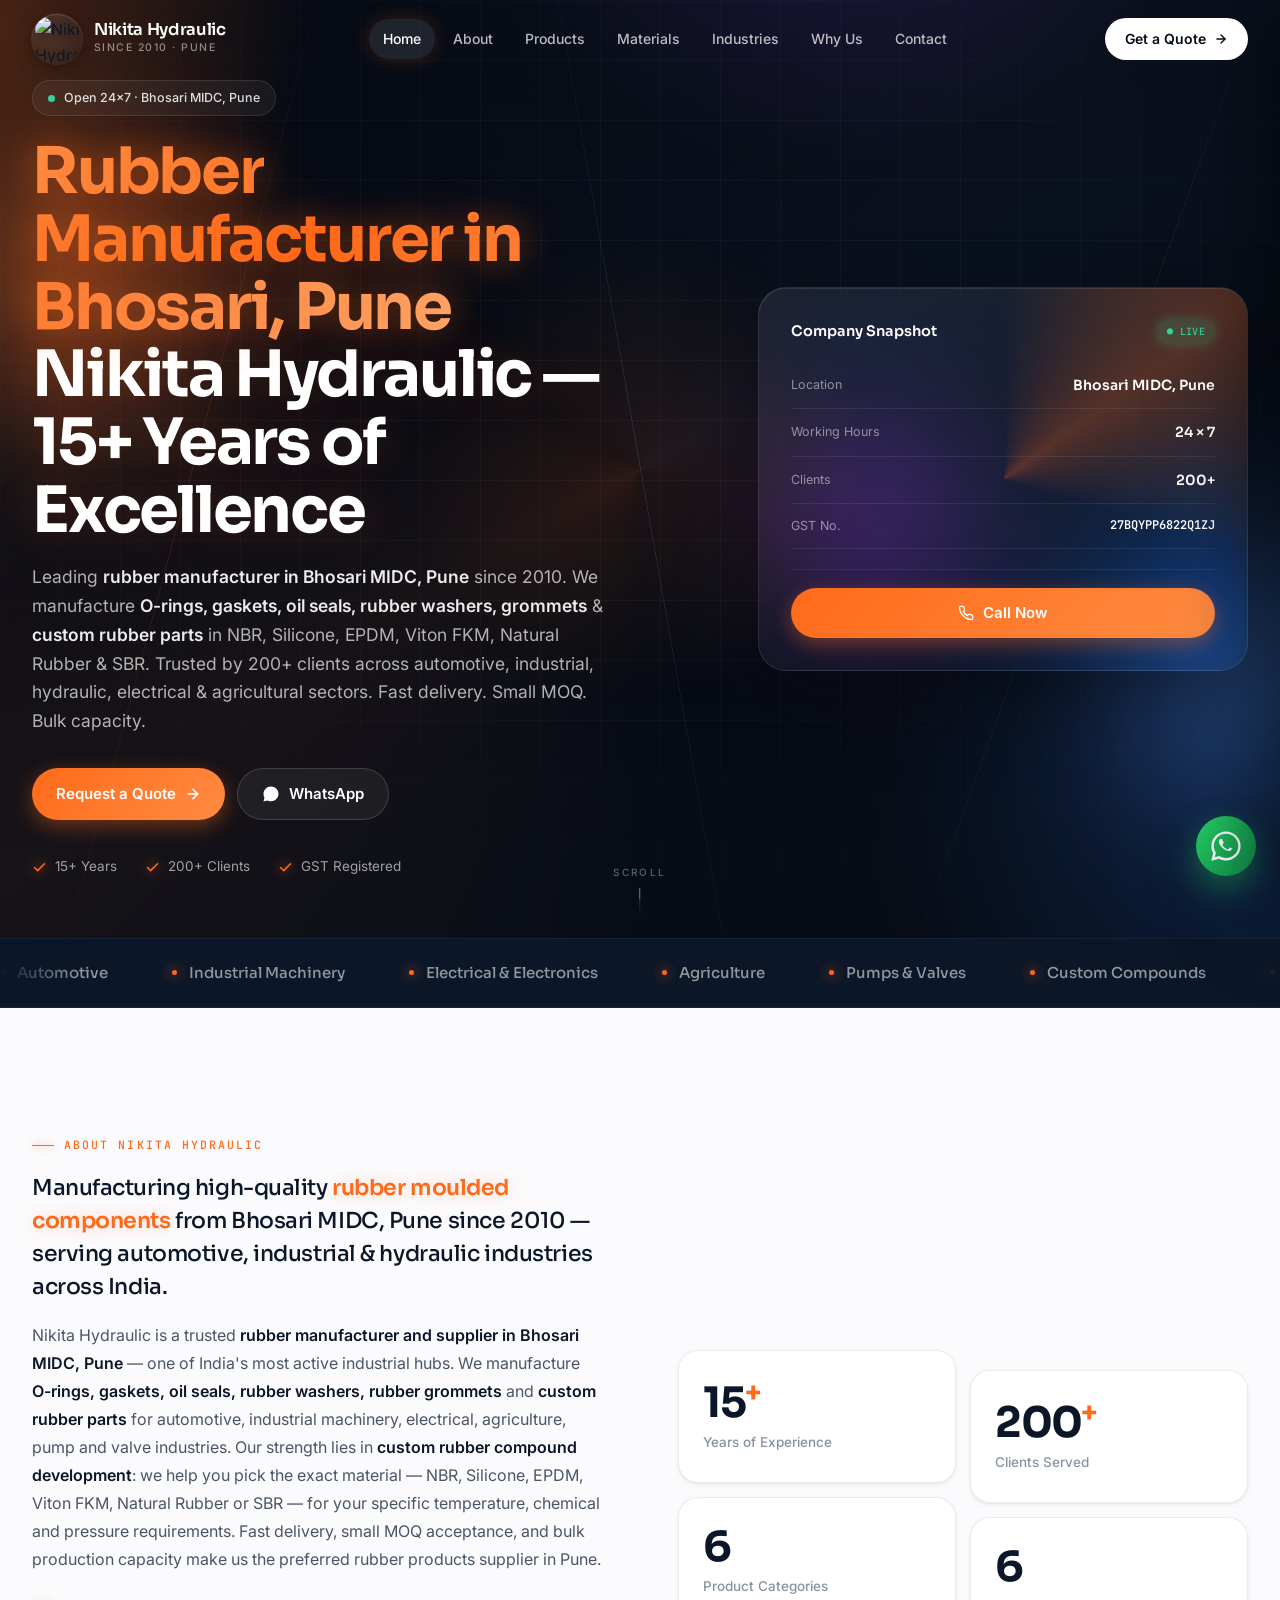
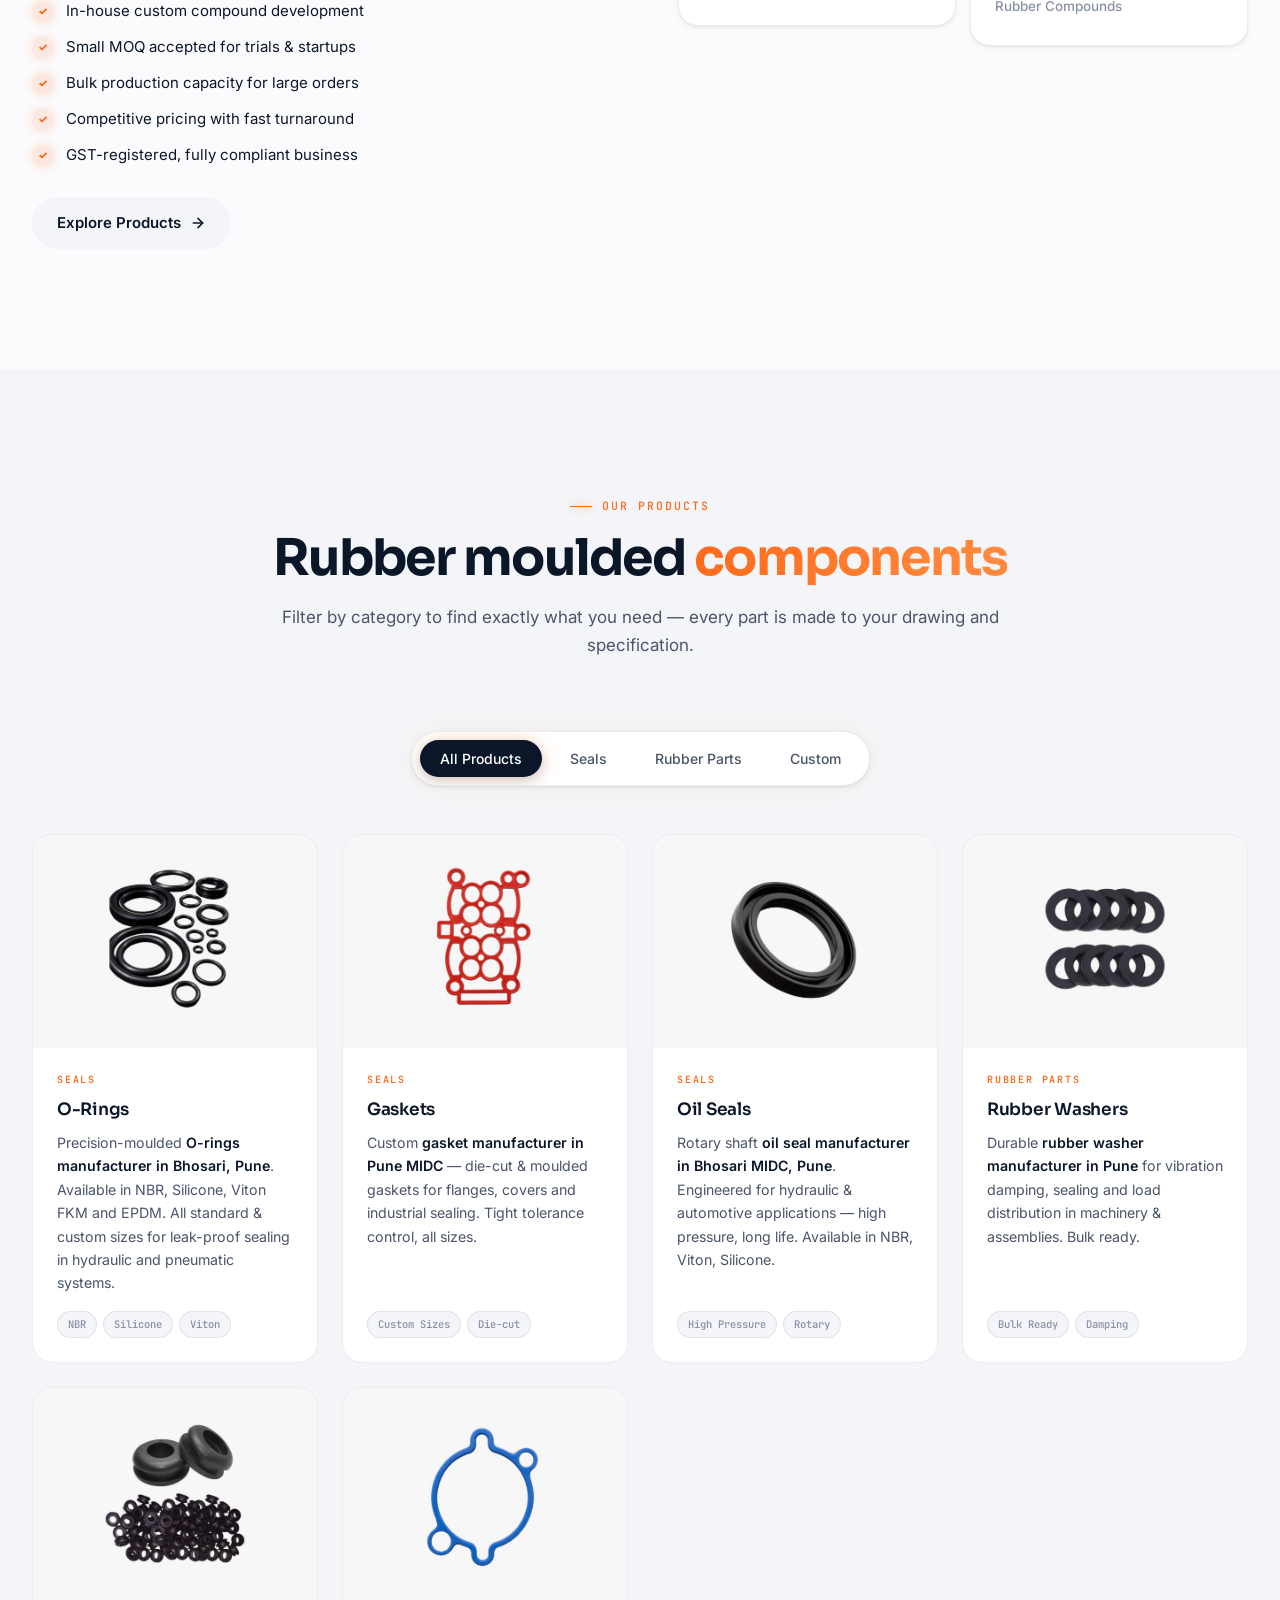
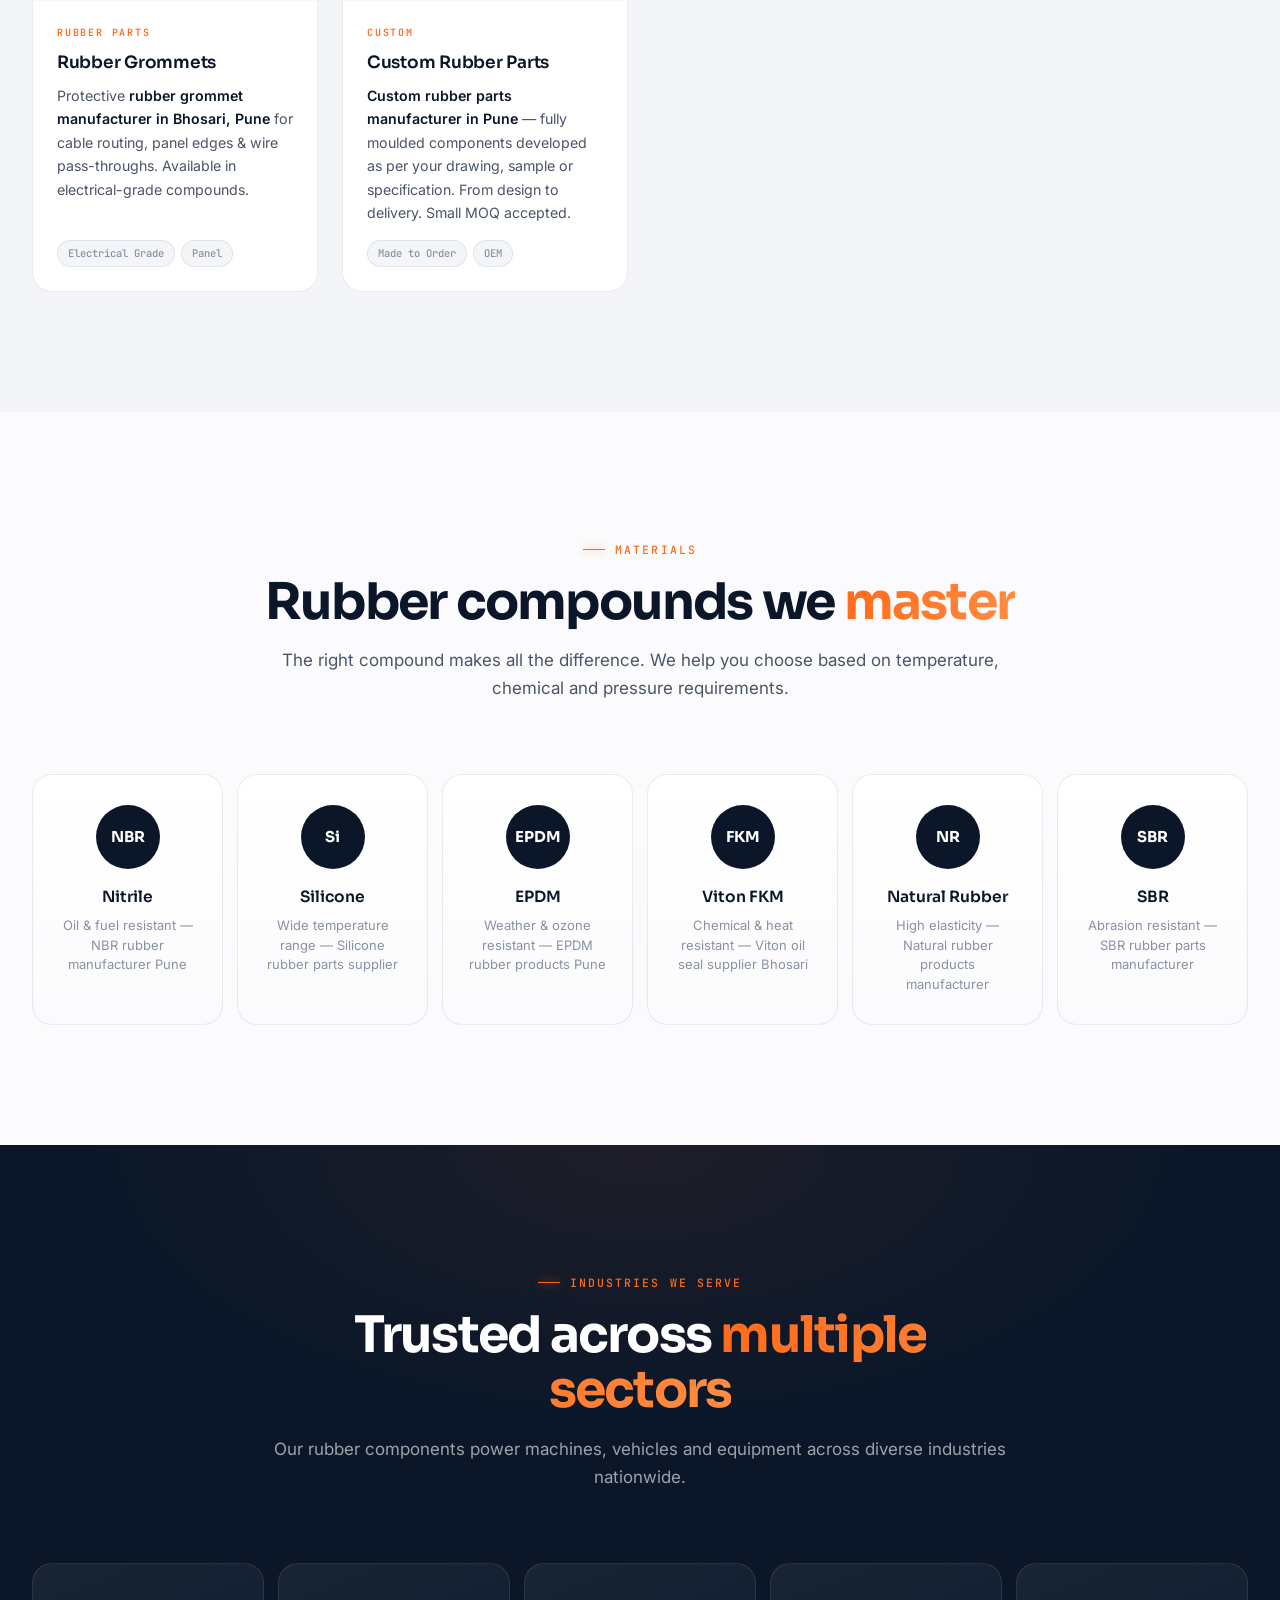
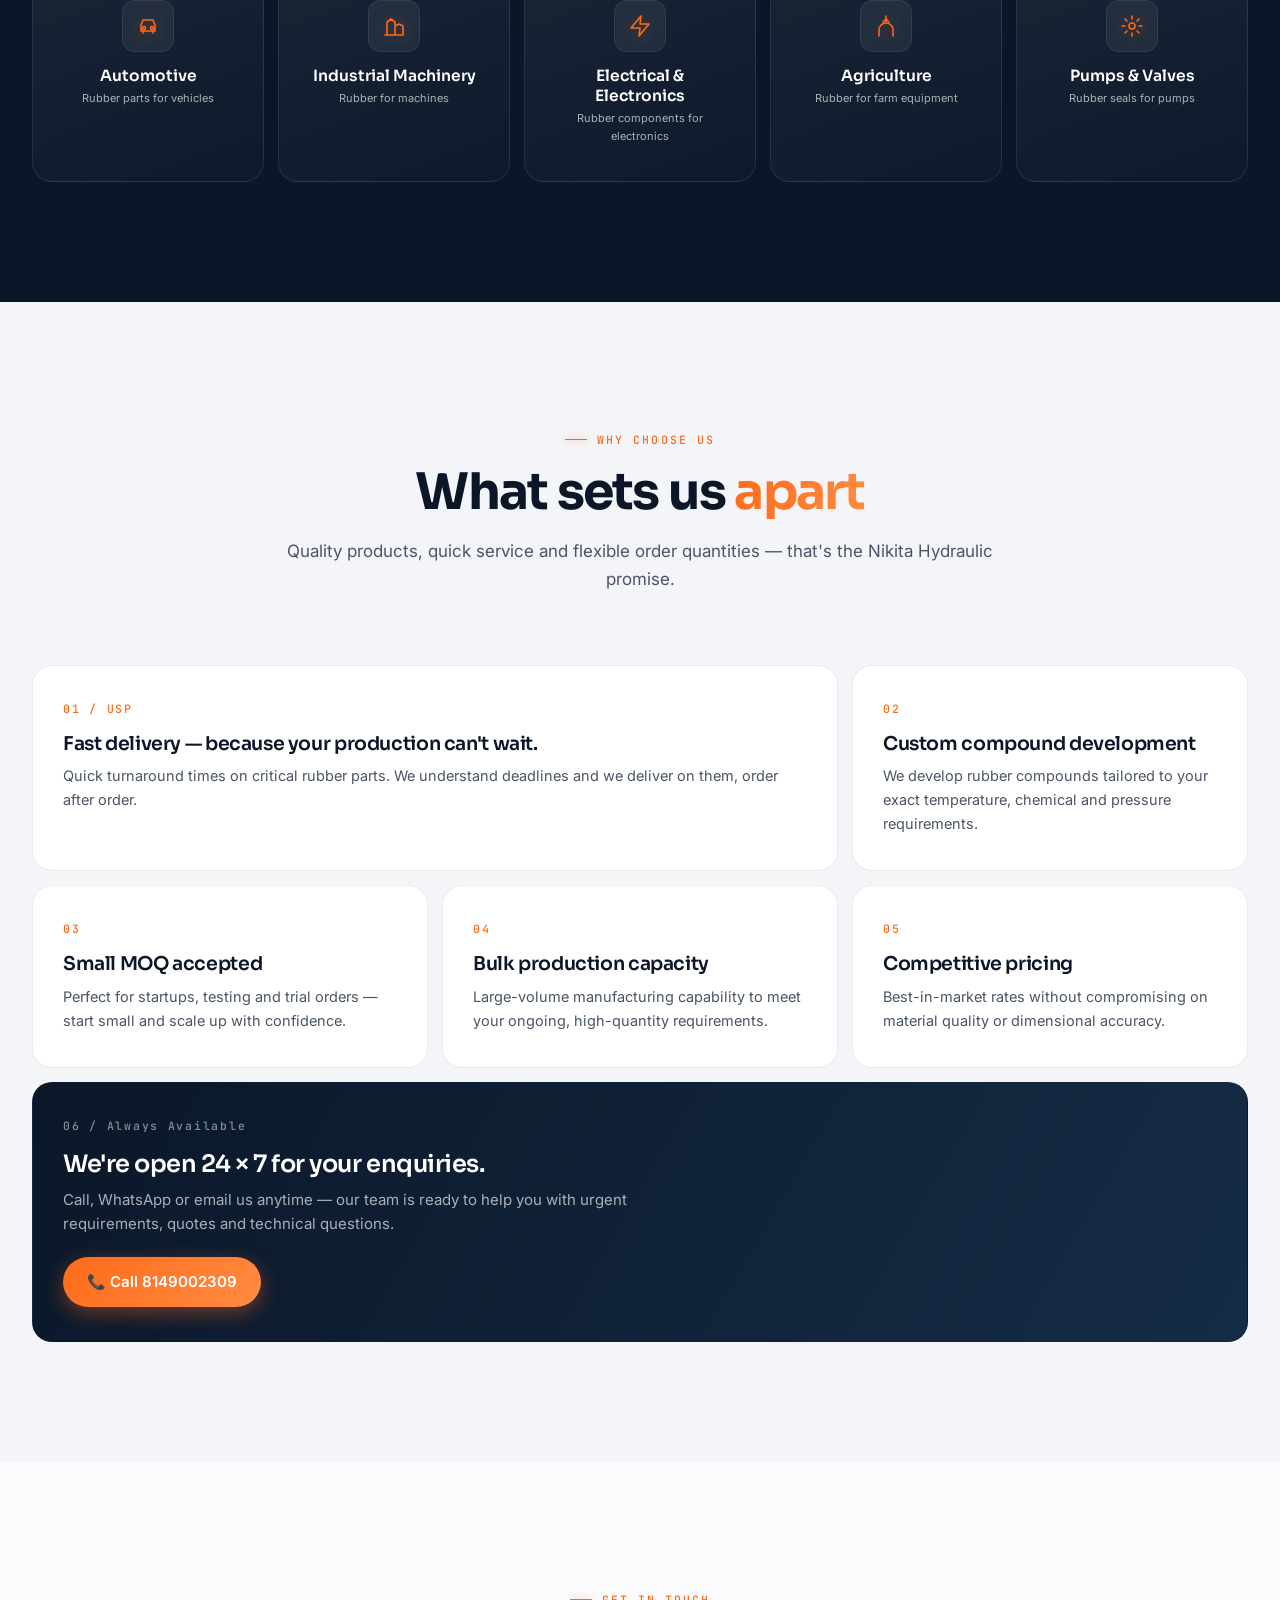
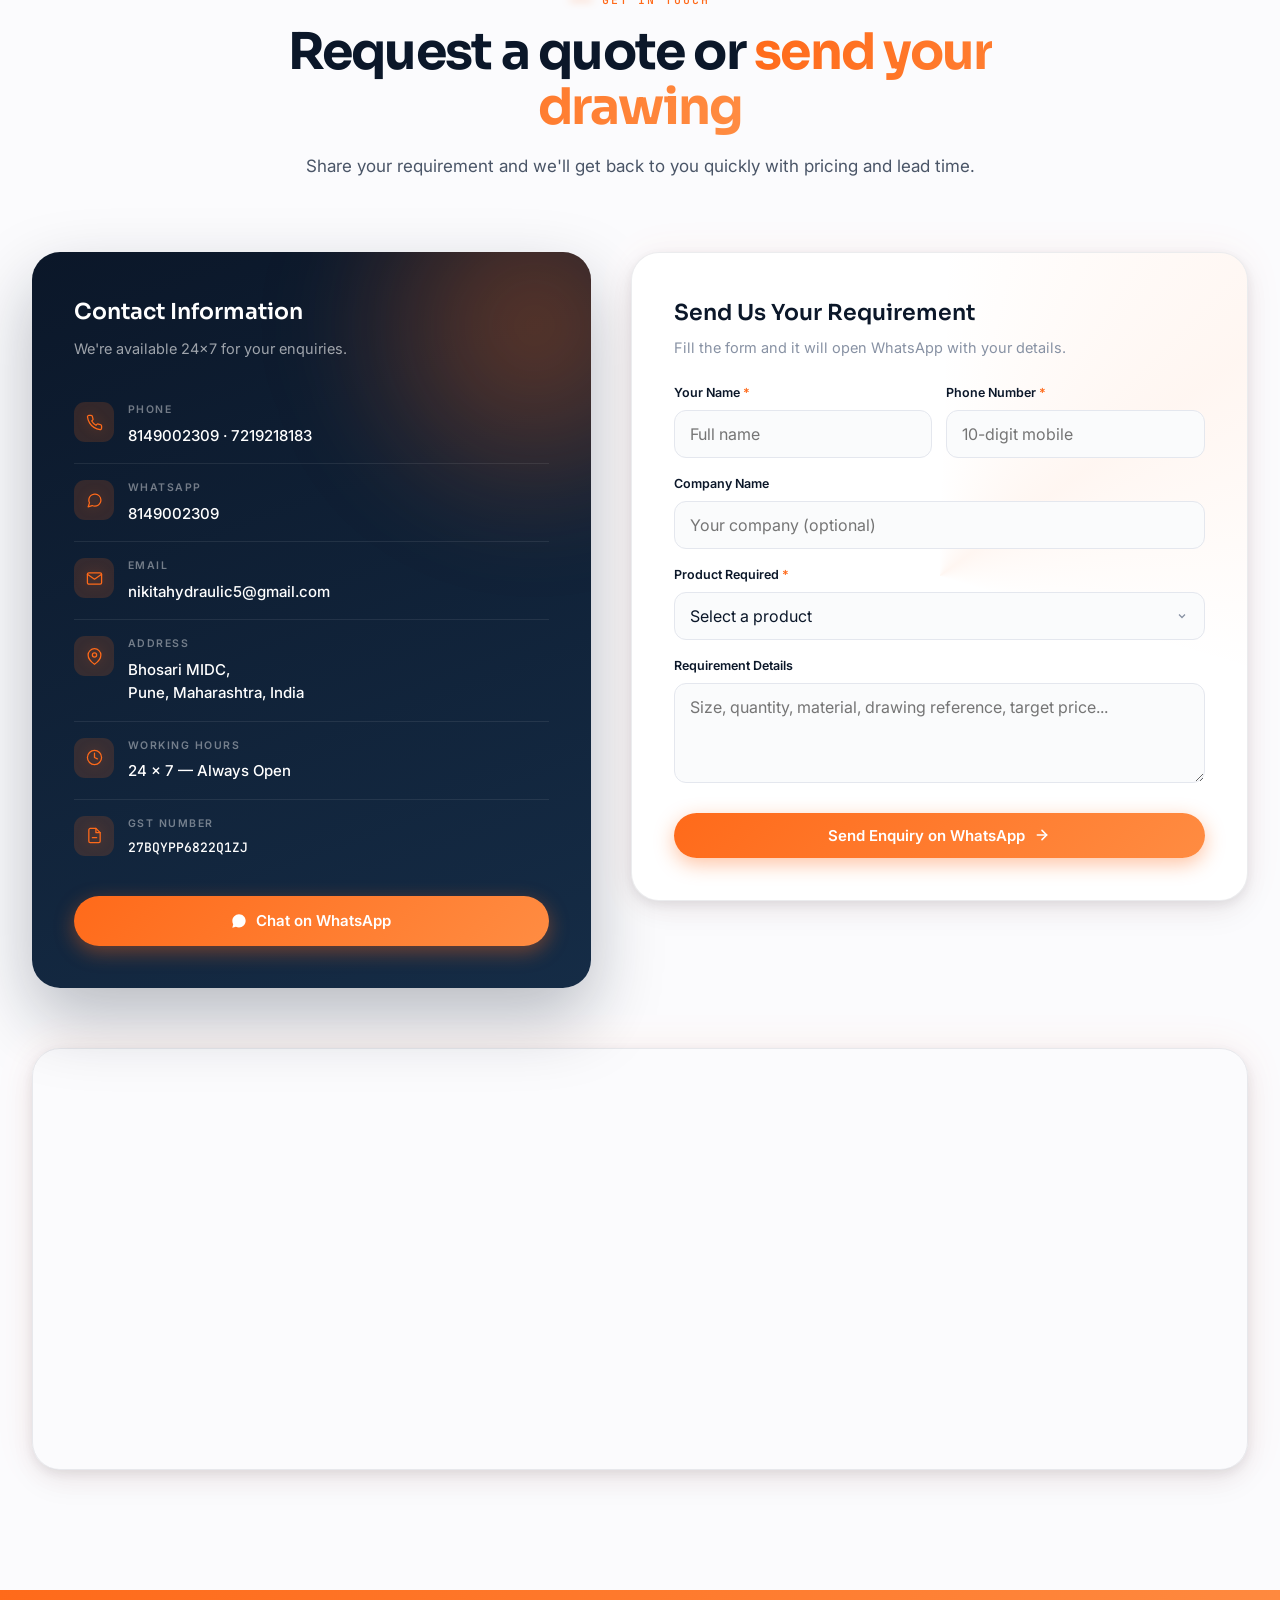
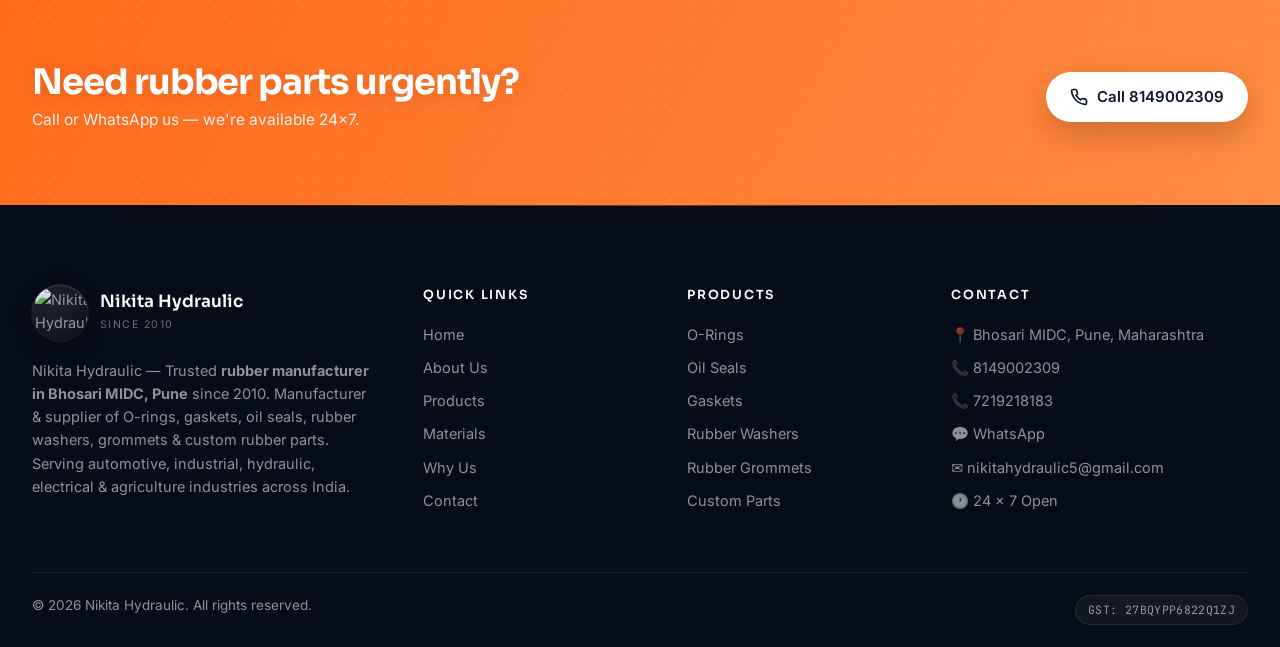
==== commit 2c97f087: "Update index.html" ====
--- a/index.html
+++ b/index.html
@@ -6,8 +6,8 @@
 <meta name="theme-color" content="#0b1729" />
 
 <title>Rubber Manufacturer in Bhosari, Pune | Nikita Hydraulic — O-Rings, Oil Seals, Gaskets</title>
-<meta name="description" content="Leading rubber manufacturer in Bhosari MIDC, Pune. 15+ years experience. O-rings, oil seals, gaskets, rubber washers, grommets & custom rubber parts. NBR, Silicone, EPDM, Viton. Call 8149002309." />
-<meta name="keywords" content="rubber manufacturer Bhosari, rubber products Pune, O-ring manufacturer Pune, oil seal supplier Bhosari, gasket manufacturer MIDC, custom rubber parts Pune, rubber moulding company Pune" />
+<meta name="description" content="Nikita Hydraulic — Leading rubber manufacturer in Bhosari MIDC, Pune since 2010. 15+ years experience. O-rings, gaskets, oil seals, rubber washers, grommets & custom rubber parts. NBR, Silicone, EPDM, Viton FKM, Natural Rubber, SBR. Small MOQ, fast delivery, bulk capacity. Call 8149002309." />
+<meta name="keywords" content="rubber manufacturer Bhosari, rubber manufacturer Bhosari MIDC, rubber manufacturer Pune, rubber products manufacturer Pune, rubber moulding manufacturer Pune, rubber parts manufacturer Pune, O-ring manufacturer Bhosari, O-ring supplier Pune, oil seal manufacturer Bhosari, oil seal supplier Pune MIDC, gasket manufacturer Pune, rubber washer manufacturer Pune, rubber grommet supplier Pune, custom rubber parts manufacturer Pune, NBR rubber manufacturer Pune, Viton oil seal supplier Bhosari, Silicone rubber parts manufacturer, EPDM rubber products Pune, automotive rubber parts Pune, industrial rubber parts manufacturer, hydraulic rubber seals Pune, rubber moulding company Bhosari, small MOQ rubber manufacturer, custom rubber moulding Pune, bulk rubber parts supplier, fast delivery rubber parts Pune" />
 <meta name="author" content="Nikita Hydraulic" />
 <meta name="robots" content="index, follow" />
 <meta name="geo.region" content="IN-MH" />
@@ -44,6 +44,7 @@
   "@id": "https://nikitahydraulic.in",
   "url": "https://nikitahydraulic.in",
   "telephone": "+918149002309",
+  "priceRange": "$$",
   "address": {
     "@type": "PostalAddress",
     "streetAddress": "Bhosari MIDC",
@@ -54,7 +55,15 @@
   },
   "geo": {"@type": "GeoCoordinates","latitude": 18.6298,"longitude": 73.8474},
   "openingHoursSpecification": {"@type": "OpeningHoursSpecification","dayOfWeek": ["Monday","Tuesday","Wednesday","Thursday","Friday","Saturday","Sunday"],"opens": "00:00","closes": "23:59"},
-  "description": "Nikita Hydraulic is a leading rubber manufacturer in Bhosari MIDC, Pune, since 2010."
+  "description": "Nikita Hydraulic is a leading rubber manufacturer in Bhosari MIDC, Pune, since 2010.",
+  "makesOffer": [
+    {"@type": "Offer", "itemOffered": {"@type": "Product", "name": "O-Rings"}},
+    {"@type": "Offer", "itemOffered": {"@type": "Product", "name": "Gaskets"}},
+    {"@type": "Offer", "itemOffered": {"@type": "Product", "name": "Oil Seals"}},
+    {"@type": "Offer", "itemOffered": {"@type": "Product", "name": "Rubber Washers"}},
+    {"@type": "Offer", "itemOffered": {"@type": "Product", "name": "Rubber Grommets"}},
+    {"@type": "Offer", "itemOffered": {"@type": "Product", "name": "Custom Rubber Parts"}}
+  ]
 }
 </script>
 
@@ -166,6 +175,7 @@
 .hero h1{font-family:var(--f-display);font-size:clamp(1.7rem,7vw,4rem);font-weight:700;line-height:1.06;letter-spacing:-.035em;color:#fff;margin:22px 0 18px;max-width:820px;word-break:break-word;text-shadow:0 0 40px rgba(255,106,26,.2)}
 .hero h1 em{font-style:normal;background:linear-gradient(110deg,#ff8c42 0%,#ff6a1a 45%,#ffa76a 100%);-webkit-background-clip:text;background-clip:text;color:transparent;filter:drop-shadow(0 0 20px rgba(255,106,26,.4))}
 .hero-sub{font-size:clamp(14.5px,3.6vw,17.5px);color:rgba(255,255,255,.68);max-width:580px;line-height:1.65;margin-bottom:32px}
+.hero-sub strong{color:rgba(255,255,255,.92);font-weight:600}
 .hero-btns{display:flex;gap:12px;flex-wrap:wrap;margin-bottom:36px}
 .btn{display:inline-flex;align-items:center;justify-content:center;gap:9px;padding:13px 24px;border-radius:var(--r-pill);font-weight:600;font-size:clamp(13.5px,3.4vw,15px);transition:all .3s var(--ease);position:relative;overflow:hidden;white-space:nowrap;max-width:100%}
 .btn svg{width:16px;height:16px;transition:transform .3s var(--ease);flex-shrink:0;position:relative;z-index:2}
@@ -174,18 +184,23 @@
 .btn-primary{background:linear-gradient(135deg,var(--accent),#ff8c42);color:#fff;box-shadow:0 6px 20px rgba(255,106,26,.4)}
 .btn-primary::before{content:"";position:absolute;inset:0;background:linear-gradient(120deg,transparent 30%,rgba(255,255,255,.35) 50%,transparent 70%);transform:translateX(-100%);transition:transform .7s var(--ease);z-index:1}
 .btn-primary:hover::before{transform:translateX(100%)}
-.btn-primary:hover{transform:translateY(-2px);box-shadow:0 12px 40px rgba(255,106,26,.6)}
+.btn-primary:hover{transform:translateY(-2px);box-shadow:0 12px 40px rgba(255,106,26,.6),0 0 30px rgba(255,106,26,.4)}
 .btn-glass{background:rgba(255,255,255,.06);color:#fff;border:1px solid rgba(255,255,255,.15);backdrop-filter:blur(10px)}
-.btn-glass:hover{background:rgba(255,255,255,.14);border-color:rgba(255,255,255,.35);transform:translateY(-2px)}
+.btn-glass:hover{background:rgba(255,255,255,.14);border-color:rgba(255,255,255,.35);transform:translateY(-2px);box-shadow:0 8px 30px rgba(255,255,255,.1)}
 .hero-mini{display:flex;gap:20px 28px;flex-wrap:wrap}
-.hero-mini div{display:flex;align-items:center;gap:8px;font-size:clamp(12px,3vw,13.5px);color:rgba(255,255,255,.6)}
+.hero-mini div{display:flex;align-items:center;gap:8px;font-size:clamp(12px,3vw,13.5px);color:rgba(255,255,255,.6);transition:color .3s}
+.hero-mini div:hover{color:rgba(255,255,255,.95)}
 .hero-mini svg{width:15px;height:15px;color:var(--accent);flex-shrink:0;filter:drop-shadow(0 0 6px var(--accent))}
-.hero-card{background:linear-gradient(160deg,rgba(255,255,255,.08),rgba(255,255,255,.02));border:1px solid rgba(255,255,255,.1);border-radius:var(--r-xl);padding:clamp(22px,4vw,32px);backdrop-filter:blur(24px) saturate(160%);-webkit-backdrop-filter:blur(24px) saturate(160%);box-shadow:0 30px 80px rgba(0,0,0,.4),inset 0 1px 0 rgba(255,255,255,.1);position:relative;overflow:hidden;width:100%;max-width:520px}
+.hero-card{background:linear-gradient(160deg,rgba(255,255,255,.08),rgba(255,255,255,.02));border:1px solid rgba(255,255,255,.1);border-radius:var(--r-xl);padding:clamp(22px,4vw,32px);backdrop-filter:blur(24px) saturate(160%);-webkit-backdrop-filter:blur(24px) saturate(160%);box-shadow:0 30px 80px rgba(0,0,0,.4),inset 0 1px 0 rgba(255,255,255,.1);position:relative;overflow:hidden;width:100%;max-width:520px;transition:transform .5s var(--ease),box-shadow .5s var(--ease)}
 .hero-card::before{content:"";position:absolute;top:-50%;right:-50%;width:200%;height:200%;background:conic-gradient(from 0deg,transparent,rgba(255,106,26,.28),transparent 30%);animation:rotate 8s linear infinite;pointer-events:none}
+.hero-card::after{content:"";position:absolute;inset:0;border-radius:inherit;background:radial-gradient(circle at var(--hx,50%) var(--hy,50%),rgba(255,106,26,.15),transparent 60%);opacity:0;transition:opacity .4s;pointer-events:none}
+.hero-card:hover::after{opacity:1}
+.hero-card:hover{transform:translateY(-4px);box-shadow:0 40px 100px rgba(0,0,0,.5),0 0 60px rgba(255,106,26,.2),inset 0 1px 0 rgba(255,255,255,.15)}
 .hero-card > *{position:relative;z-index:1}
 .hc-head{display:flex;justify-content:space-between;align-items:center;gap:12px;margin-bottom:18px}
 .hc-head h3{font-family:var(--f-display);font-size:14.5px;font-weight:600;color:#fff}
-.hc-badge{font-family:var(--f-mono);font-size:10px;font-weight:500;padding:4px 10px;border-radius:20px;background:rgba(52,211,153,.15);color:#34d399;letter-spacing:.03em;flex-shrink:0;box-shadow:0 0 12px rgba(52,211,153,.3)}
+.hc-badge{font-family:var(--f-mono);font-size:10px;font-weight:500;padding:4px 10px;border-radius:20px;background:rgba(52,211,153,.15);color:#34d399;letter-spacing:.03em;flex-shrink:0;box-shadow:0 0 12px rgba(52,211,153,.3);animation:badgePulse 2s infinite}
+@keyframes badgePulse{0%,100%{box-shadow:0 0 12px rgba(52,211,153,.3)}50%{box-shadow:0 0 20px rgba(52,211,153,.6)}}
 .hc-row{display:flex;justify-content:space-between;align-items:center;gap:12px;padding:12px 0;border-bottom:1px solid rgba(255,255,255,.07);font-size:14px}
 .hc-row:last-of-type{border-bottom:none}
 .hc-row .k{color:rgba(255,255,255,.5);font-size:12.5px;flex-shrink:0}
@@ -195,64 +210,79 @@
 .hc-cta .btn{width:100%}
 .scroll-cue{position:absolute;left:50%;bottom:22px;transform:translateX(-50%);display:flex;flex-direction:column;align-items:center;gap:8px;color:rgba(255,255,255,.35);font-size:10px;letter-spacing:.24em;text-transform:uppercase;font-weight:500;z-index:2}
 .scroll-cue .bar{width:1px;height:28px;background:linear-gradient(to bottom,rgba(255,255,255,.3),transparent);position:relative;overflow:hidden}
-.scroll-cue .bar::after{content:"";position:absolute;top:0;left:0;width:100%;height:40%;background:var(--accent);animation:scrollBar 2.2s infinite var(--ease)}
+.scroll-cue .bar::after{content:"";position:absolute;top:0;left:0;width:100%;height:40%;background:var(--accent);box-shadow:0 0 12px var(--accent);animation:scrollBar 2.2s infinite var(--ease)}
 @keyframes scrollBar{0%{top:-40%}100%{top:100%}}
 
-.marquee{padding:22px 0;background:var(--navy);border-top:1px solid rgba(255,255,255,.05);border-bottom:1px solid rgba(255,255,255,.05);overflow:hidden}
+.marquee{padding:22px 0;background:var(--navy);border-top:1px solid rgba(255,255,255,.05);border-bottom:1px solid rgba(255,255,255,.05);overflow:hidden;position:relative}
+.marquee::before,.marquee::after{content:"";position:absolute;top:0;bottom:0;width:80px;z-index:2;pointer-events:none}
+.marquee::before{left:0;background:linear-gradient(to right,var(--navy),transparent)}
+.marquee::after{right:0;background:linear-gradient(to left,var(--navy),transparent)}
 .marquee-track{display:flex;gap:clamp(28px,6vw,64px);width:max-content;animation:scroll 34s linear infinite}
 .marquee:hover .marquee-track{animation-play-state:paused}
 @keyframes scroll{to{transform:translateX(-50%)}}
-.marquee-item{display:flex;align-items:center;gap:12px;color:rgba(255,255,255,.55);font-family:var(--f-display);font-size:clamp(13px,3vw,15px);font-weight:500;white-space:nowrap}
-.marquee-item::before{content:"";width:5px;height:5px;border-radius:50%;background:var(--accent);box-shadow:0 0 12px var(--accent);flex-shrink:0}
-
-.sec{padding:clamp(60px,10vw,120px) 0;position:relative}
+.marquee-item{display:flex;align-items:center;gap:12px;color:rgba(255,255,255,.55);font-family:var(--f-display);font-size:clamp(13px,3vw,15px);font-weight:500;white-space:nowrap;transition:color .3s}
+.marquee-item:hover{color:#fff}
+.marquee-item::before{content:"";width:5px;height:5px;border-radius:50%;background:var(--accent);box-shadow:0 0 12px var(--accent),0 0 24px var(--accent);flex-shrink:0}
+
+.sec{padding:clamp(60px,10vw,120px) 0;position:relative;overflow:hidden}
 .sec.alt{background:var(--paper-2)}
-.sec.dark{background:var(--navy);color:#fff}
+.sec.dark{background:var(--navy);color:#fff;position:relative}
+.sec.dark::before{content:"";position:absolute;inset:0;background:radial-gradient(800px 400px at 50% 0%,rgba(255,106,26,.08),transparent 70%);pointer-events:none}
 .sec.dark .sec-head h2{color:#fff}
 .sec.dark .sec-head p{color:rgba(255,255,255,.6)}
-.sec-head{max-width:760px;margin-bottom:clamp(36px,6vw,72px)}
+.sec-head{max-width:760px;margin-bottom:clamp(36px,6vw,72px);position:relative;z-index:2}
 .sec-head.center{margin-inline:auto;text-align:center}
 .tag{display:inline-flex;align-items:center;gap:10px;font-family:var(--f-mono);font-size:clamp(10.5px,2.6vw,11.5px);font-weight:500;color:var(--accent);text-transform:uppercase;letter-spacing:.18em;margin-bottom:16px}
-.tag::before{content:"";width:22px;height:1px;background:var(--accent)}
+.tag::before{content:"";width:22px;height:1px;background:var(--accent);box-shadow:0 0 8px var(--accent)}
 .sec-head h2{font-family:var(--f-display);font-size:clamp(1.5rem,5.5vw,3.15rem);font-weight:700;line-height:1.1;letter-spacing:-.035em;color:var(--t-1);margin-bottom:16px}
 .sec-head h2 em{font-style:normal;background:linear-gradient(110deg,var(--accent),#ff8c42);-webkit-background-clip:text;background-clip:text;color:transparent}
 .sec-head p{font-size:clamp(14.5px,3.6vw,17px);color:var(--t-2);line-height:1.65}
 
-.about-grid{display:grid;grid-template-columns:1fr 1fr;gap:clamp(32px,6vw,80px);align-items:center}
+.about-grid{display:grid;grid-template-columns:1fr 1fr;gap:clamp(32px,6vw,80px);align-items:center;position:relative;z-index:2}
 .about-lead{font-family:var(--f-display);font-size:clamp(17px,4vw,22px);font-weight:500;line-height:1.5;color:var(--t-1);margin-bottom:18px;letter-spacing:-.02em}
-.about-lead em{font-style:normal;color:var(--accent);font-weight:600}
+.about-lead em{font-style:normal;color:var(--accent);font-weight:600;text-shadow:0 0 20px rgba(255,106,26,.3)}
 .about-body{font-size:clamp(14.5px,3.6vw,16px);color:var(--t-2);line-height:1.75;margin-bottom:18px}
+.about-body strong{color:var(--navy);font-weight:600}
 .about-points{display:grid;gap:12px;margin:26px 0 30px}
 .about-points li{display:flex;gap:12px;align-items:flex-start;font-size:clamp(14px,3.5vw,15px);color:var(--t-1)}
-.about-points .tick{flex-shrink:0;width:22px;height:22px;border-radius:50%;background:var(--accent-soft);color:var(--accent);display:grid;place-items:center;font-size:11px;font-weight:800;margin-top:2px}
+.about-points .tick{flex-shrink:0;width:22px;height:22px;border-radius:50%;background:var(--accent-soft);color:var(--accent);display:grid;place-items:center;font-size:11px;font-weight:800;margin-top:2px;box-shadow:0 0 12px rgba(255,106,26,.2)}
 .stats{display:grid;grid-template-columns:1fr 1fr;gap:14px}
-.stat{background:#fff;border:1px solid var(--line-dark);border-radius:var(--r-lg);padding:clamp(20px,4vw,28px) clamp(16px,3.5vw,24px);box-shadow:var(--sh-sm);transition:all .4s var(--ease);position:relative;overflow:hidden}
+.stat{background:#fff;border:1px solid var(--line-dark);border-radius:var(--r-lg);padding:clamp(20px,4vw,28px) clamp(16px,3.5vw,24px);box-shadow:var(--sh-sm);transition:all .5s var(--ease);position:relative;overflow:hidden}
 .stat::before{content:"";position:absolute;top:0;left:0;right:0;height:3px;background:linear-gradient(90deg,var(--accent),transparent);opacity:0;transition:opacity .4s}
-.stat:hover{transform:translateY(-4px);box-shadow:var(--sh-lg);border-color:rgba(255,106,26,.3)}
+.stat::after{content:"";position:absolute;inset:0;background:radial-gradient(circle at var(--sx,50%) var(--sy,50%),rgba(255,106,26,.1),transparent 60%);opacity:0;transition:opacity .4s;pointer-events:none}
+.stat:hover{transform:translateY(-4px);box-shadow:var(--sh-lg),0 0 40px rgba(255,106,26,.15);border-color:rgba(255,106,26,.3)}
 .stat:hover::before{opacity:1}
+.stat:hover::after{opacity:1}
 .stat b{font-family:var(--f-display);font-size:clamp(28px,7vw,42px);font-weight:700;color:var(--navy);letter-spacing:-.04em;line-height:1;display:block}
 .stat b em{font-style:normal;color:var(--accent);font-size:.66em;vertical-align:super}
 .stat span{font-size:clamp(12px,3vw,13.5px);color:var(--t-3);font-weight:500;display:block;margin-top:8px}
 .stat:nth-child(2),.stat:nth-child(4){transform:translateY(20px)}
 
-.filter-wrap{display:flex;justify-content:center;width:100%}
-.filter-bar{display:flex;gap:8px;padding:8px;background:#fff;border-radius:var(--r-pill);border:1px solid var(--line-dark);box-shadow:var(--sh-sm);max-width:100%;overflow-x:auto;-webkit-overflow-scrolling:touch;scrollbar-width:none}
+.filter-wrap{display:flex;justify-content:center;width:100%;position:relative;z-index:2}
+.filter-bar{display:flex;gap:8px;padding:8px;background:#fff;border-radius:var(--r-pill);border:1px solid var(--line-dark);box-shadow:var(--sh-sm),0 0 30px rgba(255,106,26,.06);max-width:100%;overflow-x:auto;-webkit-overflow-scrolling:touch;scrollbar-width:none}
 .filter-bar::-webkit-scrollbar{display:none}
 .filter-btn{padding:10px 20px;border-radius:var(--r-pill);font-size:clamp(13px,3.2vw,14px);font-weight:500;color:var(--t-2);transition:all .3s var(--ease);white-space:nowrap;flex-shrink:0}
 .filter-btn:hover{color:var(--t-1);background:var(--paper-2)}
-.filter-btn.active{background:var(--navy);color:#fff;box-shadow:0 4px 12px rgba(11,23,41,.18)}
-
-.grid-products{display:grid;grid-template-columns:repeat(auto-fill,minmax(min(100%,280px),1fr));gap:clamp(16px,3.5vw,24px);margin-top:clamp(32px,6vw,48px)}
+.filter-btn.active{background:var(--navy);color:#fff;box-shadow:0 4px 12px rgba(11,23,41,.18),0 0 20px rgba(255,106,26,.2)}
+
+.grid-products{display:grid;grid-template-columns:repeat(auto-fill,minmax(min(100%,280px),1fr));gap:clamp(16px,3.5vw,24px);margin-top:clamp(32px,6vw,48px);position:relative;z-index:2}
 .product{background:#fff;border:1px solid var(--line-dark);border-radius:var(--r-lg);transition:all .5s var(--ease);position:relative;overflow:hidden;display:flex;flex-direction:column;min-width:0}
-.product:hover{transform:translateY(-6px);box-shadow:var(--sh-lg);border-color:rgba(255,106,26,.3)}
+.product::before{content:"";position:absolute;inset:0;border-radius:inherit;padding:1px;background:linear-gradient(135deg,rgba(255,106,26,.6),transparent 40%,transparent 60%,rgba(255,106,26,.3));-webkit-mask:linear-gradient(#000 0 0) content-box,linear-gradient(#000 0 0);-webkit-mask-composite:xor;mask-composite:exclude;opacity:0;transition:opacity .5s;pointer-events:none;z-index:3}
+.product::after{content:"";position:absolute;inset:0;background:radial-gradient(500px circle at var(--px,50%) var(--py,50%),rgba(255,106,26,.12),transparent 45%);opacity:0;transition:opacity .4s;pointer-events:none;z-index:1}
+.product:hover::before{opacity:1}
+.product:hover::after{opacity:1}
+.product:hover{transform:translateY(-8px);box-shadow:0 24px 60px rgba(11,23,41,.15),0 0 60px rgba(255,106,26,.15);border-color:rgba(255,106,26,.3)}
+.product > *{position:relative;z-index:2}
 .p-media{position:relative;aspect-ratio:4/3;overflow:hidden;background:linear-gradient(135deg,#f4f5f8,#e9ecf2);cursor:zoom-in;width:100%}
+.p-media::before{content:"";position:absolute;inset:0;background:linear-gradient(120deg,transparent 40%,rgba(255,255,255,.5) 50%,transparent 60%);transform:translateX(-100%);transition:transform .8s var(--ease);z-index:2;pointer-events:none}
+.product:hover .p-media::before{transform:translateX(100%)}
 .p-media img{width:100%;height:100%;object-fit:cover;transition:transform .8s var(--ease)}
-.product:hover .p-media img{transform:scale(1.06)}
+.product:hover .p-media img{transform:scale(1.08)}
 .p-media.no-photo{display:grid;place-items:center;cursor:default}
-.p-media.no-photo .p-icon{display:grid;width:clamp(56px,14vw,70px);height:clamp(56px,14vw,70px);border-radius:18px;background:linear-gradient(135deg,var(--paper-2),#e9ecf2);color:var(--navy);place-items:center;transition:all .4s var(--ease)}
+.p-media.no-photo .p-icon{display:grid;width:clamp(56px,14vw,70px);height:clamp(56px,14vw,70px);border-radius:18px;background:linear-gradient(135deg,var(--paper-2),#e9ecf2);color:var(--navy);place-items:center;transition:all .4s var(--ease);position:relative}
 .p-media.no-photo .p-icon svg{width:clamp(26px,6.5vw,32px);height:clamp(26px,6.5vw,32px);stroke-width:1.6}
-.product:hover .p-media.no-photo .p-icon{background:linear-gradient(135deg,var(--accent),#ff8c42);color:#fff;box-shadow:0 8px 22px rgba(255,106,26,.45);transform:scale(1.06) rotate(-4deg)}
-.p-overlay{position:absolute;inset:0;background:linear-gradient(to top,rgba(11,23,41,.55),transparent 45%);opacity:0;transition:opacity .4s var(--ease);display:flex;align-items:flex-end;justify-content:flex-end;padding:12px;pointer-events:none}
+.product:hover .p-media.no-photo .p-icon{background:linear-gradient(135deg,var(--accent),#ff8c42);color:#fff;box-shadow:0 8px 22px rgba(255,106,26,.45),0 0 30px rgba(255,106,26,.35);transform:scale(1.08) rotate(-4deg)}
+.p-overlay{position:absolute;inset:0;background:linear-gradient(to top,rgba(11,23,41,.55),transparent 45%);opacity:0;transition:opacity .4s var(--ease);display:flex;align-items:flex-end;justify-content:flex-end;padding:12px;pointer-events:none;z-index:3}
 .product:hover .p-overlay{opacity:1}
 .p-zoom{width:36px;height:36px;border-radius:50%;background:rgba(255,255,255,.92);backdrop-filter:blur(10px);display:grid;place-items:center;color:var(--navy);transform:translateY(8px);transition:transform .4s var(--ease)}
 .product:hover .p-zoom{transform:none}
@@ -261,51 +291,58 @@
 .p-cat{font-family:var(--f-mono);font-size:10px;font-weight:600;color:var(--accent);letter-spacing:.18em;text-transform:uppercase;margin-bottom:8px}
 .product h3{font-family:var(--f-display);font-size:clamp(15.5px,3.8vw,17px);font-weight:600;color:var(--navy);letter-spacing:-.015em;margin-bottom:8px}
 .product p{font-size:clamp(13.5px,3.4vw,14.2px);color:var(--t-2);line-height:1.65;margin-bottom:16px;flex:1}
+.product p strong{color:var(--navy);font-weight:600}
 .p-tags{display:flex;gap:6px;flex-wrap:wrap}
-.p-tag{font-family:var(--f-mono);font-size:10.5px;font-weight:500;padding:4px 10px;border-radius:20px;background:var(--paper-2);color:var(--t-3);border:1px solid var(--line-dark)}
+.p-tag{font-family:var(--f-mono);font-size:10.5px;font-weight:500;padding:4px 10px;border-radius:20px;background:var(--paper-2);color:var(--t-3);border:1px solid var(--line-dark);transition:all .3s}
+.product:hover .p-tag{background:rgba(255,106,26,.08);color:var(--accent);border-color:rgba(255,106,26,.25)}
 @keyframes popIn{from{opacity:0;transform:scale(.94) translateY(10px)}to{opacity:1;transform:none}}
 .product.pop{animation:popIn .5s var(--ease) backwards}
 
 .lightbox{position:fixed;inset:0;z-index:2000;background:rgba(7,13,24,.94);backdrop-filter:blur(16px);-webkit-backdrop-filter:blur(16px);display:grid;place-items:center;padding:clamp(16px,4vw,40px);opacity:0;visibility:hidden;transition:opacity .4s var(--ease),visibility .4s}
 .lightbox.open{opacity:1;visibility:visible}
-.lb-img{max-width:min(1100px,92vw);max-height:75vh;border-radius:14px;box-shadow:0 40px 100px rgba(0,0,0,.6);transform:scale(.92);transition:transform .4s var(--ease);object-fit:contain}
+.lb-img{max-width:min(1100px,92vw);max-height:75vh;border-radius:14px;box-shadow:0 40px 100px rgba(0,0,0,.6),0 0 80px rgba(255,106,26,.2);transform:scale(.92);transition:transform .4s var(--ease);object-fit:contain}
 .lightbox.open .lb-img{transform:none}
 .lb-caption{position:absolute;bottom:clamp(50px,8vw,70px);left:50%;transform:translateX(-50%);color:#fff;font-family:var(--f-display);font-size:clamp(13px,3.2vw,16px);font-weight:500;padding:9px 18px;border-radius:var(--r-pill);background:rgba(255,255,255,.08);border:1px solid rgba(255,255,255,.1);backdrop-filter:blur(10px);white-space:nowrap;max-width:90vw;overflow:hidden;text-overflow:ellipsis}
 .lb-close{position:absolute;top:clamp(12px,3vw,24px);right:clamp(12px,3vw,24px);width:clamp(40px,10vw,48px);height:clamp(40px,10vw,48px);border-radius:50%;background:rgba(255,255,255,.1);border:1px solid rgba(255,255,255,.15);color:#fff;display:grid;place-items:center;transition:all .3s var(--ease);z-index:2}
-.lb-close:hover{background:var(--accent);border-color:var(--accent);transform:rotate(90deg)}
+.lb-close:hover{background:var(--accent);border-color:var(--accent);transform:rotate(90deg);box-shadow:0 0 30px var(--accent-glow)}
 .lb-close svg{width:20px;height:20px;stroke-width:2.4}
 .lb-nav{position:absolute;top:50%;transform:translateY(-50%);width:clamp(42px,10vw,54px);height:clamp(42px,10vw,54px);border-radius:50%;background:rgba(255,255,255,.1);border:1px solid rgba(255,255,255,.15);color:#fff;display:grid;place-items:center;transition:all .3s var(--ease);z-index:2}
-.lb-nav:hover{background:var(--accent);border-color:var(--accent)}
+.lb-nav:hover{background:var(--accent);border-color:var(--accent);box-shadow:0 0 30px var(--accent-glow)}
 .lb-nav.prev{left:clamp(8px,2vw,24px)}
 .lb-nav.next{right:clamp(8px,2vw,24px)}
 .lb-nav svg{width:20px;height:20px;stroke-width:2.4}
 
-.grid-materials{display:grid;grid-template-columns:repeat(auto-fit,minmax(min(100%,160px),1fr));gap:14px}
+.grid-materials{display:grid;grid-template-columns:repeat(auto-fit,minmax(min(100%,160px),1fr));gap:14px;position:relative;z-index:2}
 .material{background:linear-gradient(180deg,#fff,var(--paper));border:1px solid var(--line-dark);border-radius:var(--r-lg);padding:clamp(22px,5vw,30px) clamp(16px,3.5vw,24px);text-align:center;transition:all .45s var(--ease);position:relative;overflow:hidden}
-.material:hover{transform:translateY(-5px);box-shadow:var(--sh-lg);border-color:rgba(255,106,26,.3)}
+.material::before{content:"";position:absolute;inset:0;background:radial-gradient(300px circle at var(--mx,50%) var(--my,50%),rgba(255,106,26,.12),transparent 60%);opacity:0;transition:opacity .4s;pointer-events:none}
+.material:hover::before{opacity:1}
+.material:hover{transform:translateY(-6px);box-shadow:var(--sh-lg),0 0 40px rgba(255,106,26,.15);border-color:rgba(255,106,26,.3)}
 .m-code{width:clamp(52px,13vw,64px);height:clamp(52px,13vw,64px);margin:0 auto 16px;border-radius:50%;background:var(--navy);color:#fff;display:grid;place-items:center;font-family:var(--f-display);font-weight:700;font-size:clamp(12px,3vw,15px);transition:all .4s var(--ease);position:relative}
 .m-code::before{content:"";position:absolute;inset:-4px;border-radius:50%;border:1px dashed rgba(255,255,255,.2);animation:spin 12s linear infinite}
 @keyframes spin{to{transform:rotate(360deg)}}
-.material:hover .m-code{background:linear-gradient(135deg,var(--accent),#ff8c42);transform:scale(1.06)}
-.material h4{font-family:var(--f-display);font-size:clamp(14px,3.5vw,15.5px);font-weight:600;color:var(--navy);margin-bottom:6px}
-.material span{font-size:clamp(12px,3vw,13px);color:var(--t-3);line-height:1.5}
-
-.grid-industries{display:grid;grid-template-columns:repeat(auto-fit,minmax(min(100%,170px),1fr));gap:14px}
+.material:hover .m-code{background:linear-gradient(135deg,var(--accent),#ff8c42);transform:scale(1.08);box-shadow:0 0 30px rgba(255,106,26,.4)}
+.material h4{font-family:var(--f-display);font-size:clamp(14px,3.5vw,15.5px);font-weight:600;color:var(--navy);margin-bottom:6px;position:relative;z-index:1}
+.material span{font-size:clamp(11.5px,2.8vw,13px);color:var(--t-3);line-height:1.5;position:relative;z-index:1;display:block}
+
+.grid-industries{display:grid;grid-template-columns:repeat(auto-fit,minmax(min(100%,170px),1fr));gap:14px;position:relative;z-index:2}
 .industry{position:relative;padding:clamp(26px,5vw,36px) clamp(18px,3.5vw,26px);border-radius:var(--r-lg);background:linear-gradient(160deg,rgba(255,255,255,.06),rgba(255,255,255,.015));border:1px solid rgba(255,255,255,.09);text-align:center;transition:all .45s var(--ease);overflow:hidden}
-.industry::before{content:"";position:absolute;inset:0;background:radial-gradient(300px 200px at 50% 100%,rgba(255,106,26,.28),transparent 65%);opacity:0;transition:opacity .5s}
+.industry::before{content:"";position:absolute;inset:0;background:radial-gradient(300px 200px at 50% 100%,rgba(255,106,26,.35),transparent 65%);opacity:0;transition:opacity .5s}
 .industry:hover::before{opacity:1}
-.industry:hover{transform:translateY(-6px);border-color:rgba(255,106,26,.4);box-shadow:0 20px 44px rgba(255,106,26,.14)}
+.industry:hover{transform:translateY(-8px);border-color:rgba(255,106,26,.4);box-shadow:0 20px 44px rgba(255,106,26,.2),0 0 60px rgba(255,106,26,.15)}
 .industry > *{position:relative;z-index:1}
 .ind-icon{width:clamp(46px,11vw,52px);height:clamp(46px,11vw,52px);margin:0 auto 14px;border-radius:13px;background:rgba(255,255,255,.06);color:var(--accent);display:grid;place-items:center;border:1px solid rgba(255,255,255,.08);transition:all .4s var(--ease)}
 .ind-icon svg{width:clamp(20px,5vw,24px);height:clamp(20px,5vw,24px);stroke-width:1.6;filter:drop-shadow(0 0 8px var(--accent-glow))}
-.industry:hover .ind-icon{background:var(--accent);color:#fff;transform:scale(1.06)}
+.industry:hover .ind-icon{background:var(--accent);color:#fff;transform:scale(1.1);box-shadow:0 0 30px var(--accent-glow)}
 .industry h4{font-family:var(--f-display);font-size:clamp(13.5px,3.4vw,15.5px);font-weight:600;color:#fff;line-height:1.3}
 
-.bento{display:grid;grid-template-columns:repeat(6,1fr);gap:14px}
+.bento{display:grid;grid-template-columns:repeat(6,1fr);gap:14px;position:relative;z-index:2}
 .b-card{background:#fff;border:1px solid var(--line-dark);border-radius:var(--r-lg);padding:clamp(22px,5vw,34px) clamp(20px,4.5vw,30px);transition:all .5s var(--ease);position:relative;overflow:hidden;min-width:0}
-.b-card::before{content:"";position:absolute;top:0;left:0;right:0;height:3px;background:linear-gradient(90deg,var(--accent),transparent);transform:scaleX(0);transform-origin:left;transition:transform .55s var(--ease)}
+.b-card::before{content:"";position:absolute;top:0;left:0;right:0;height:3px;background:linear-gradient(90deg,var(--accent),transparent);transform:scaleX(0);transform-origin:left;transition:transform .55s var(--ease);box-shadow:0 0 12px var(--accent)}
+.b-card::after{content:"";position:absolute;inset:0;background:radial-gradient(400px circle at var(--bx,50%) var(--by,50%),rgba(255,106,26,.1),transparent 50%);opacity:0;transition:opacity .4s;pointer-events:none}
 .b-card:hover::before{transform:scaleX(1)}
-.b-card:hover{transform:translateY(-5px);box-shadow:var(--sh-lg);border-color:rgba(255,106,26,.2)}
+.b-card:hover::after{opacity:1}
+.b-card:hover{transform:translateY(-6px);box-shadow:var(--sh-lg),0 0 40px rgba(255,106,26,.12);border-color:rgba(255,106,26,.25)}
+.b-card > *{position:relative;z-index:1}
 .b-1{grid-column:span 4}.b-2{grid-column:span 2}.b-3{grid-column:span 2}
 .b-4{grid-column:span 2}.b-5{grid-column:span 2}
 .b-6{grid-column:span 6;background:linear-gradient(120deg,var(--navy),var(--navy-3));color:#fff}
@@ -318,24 +355,29 @@
 .b-6 p{color:rgba(255,255,255,.65);font-size:clamp(13.5px,3.5vw,15px);max-width:600px}
 .b-6 .b-cta{margin-top:20px}
 
-.contact-grid{display:grid;grid-template-columns:minmax(0,.95fr) minmax(0,1.05fr);gap:clamp(24px,4vw,40px);align-items:start}
+.contact-grid{display:grid;grid-template-columns:minmax(0,.95fr) minmax(0,1.05fr);gap:clamp(24px,4vw,40px);align-items:start;position:relative;z-index:2}
 .info-panel{background:linear-gradient(160deg,var(--navy),var(--navy-3));border-radius:var(--r-xl);padding:clamp(24px,5vw,42px);color:#fff;box-shadow:0 30px 70px rgba(11,23,41,.28);position:relative;overflow:hidden;min-width:0}
-.info-panel::before{content:"";position:absolute;top:-30%;right:-30%;width:80%;height:80%;background:radial-gradient(circle,rgba(255,106,26,.25),transparent 60%);filter:blur(40px);pointer-events:none}
+.info-panel::before{content:"";position:absolute;top:-30%;right:-30%;width:80%;height:80%;background:radial-gradient(circle,rgba(255,106,26,.35),transparent 60%);filter:blur(40px);pointer-events:none;animation:glowPulse 6s ease-in-out infinite}
+@keyframes glowPulse{0%,100%{opacity:.6;transform:scale(1)}50%{opacity:1;transform:scale(1.1)}}
 .info-panel > *{position:relative;z-index:1}
 .info-panel h3{font-family:var(--f-display);font-size:clamp(18px,4.5vw,22px);font-weight:600;margin-bottom:8px}
 .info-panel > p{color:rgba(255,255,255,.6);font-size:clamp(13.5px,3.4vw,14.5px);margin-bottom:26px}
-.info-item{display:flex;gap:14px;padding:16px 0;border-bottom:1px solid rgba(255,255,255,.08);min-width:0}
+.info-item{display:flex;gap:14px;padding:16px 0;border-bottom:1px solid rgba(255,255,255,.08);min-width:0;transition:transform .3s}
+.info-item:hover{transform:translateX(4px)}
 .info-item:last-of-type{border-bottom:none}
-.info-ico{width:40px;height:40px;border-radius:11px;flex-shrink:0;background:rgba(255,106,26,.16);color:var(--accent);display:grid;place-items:center}
-.info-ico svg{width:17px;height:17px;stroke-width:1.8}
+.info-ico{width:40px;height:40px;border-radius:11px;flex-shrink:0;background:rgba(255,106,26,.16);color:var(--accent);display:grid;place-items:center;transition:all .4s var(--ease)}
+.info-item:hover .info-ico{background:rgba(255,106,26,.3);box-shadow:0 0 20px rgba(255,106,26,.35);transform:scale(1.08)}
+.info-ico svg{width:17px;height:17px;stroke-width:1.8;filter:drop-shadow(0 0 6px var(--accent-glow))}
 .info-item > div:last-child{min-width:0;flex:1}
 .info-item .k{font-size:10.5px;letter-spacing:.14em;text-transform:uppercase;color:rgba(255,255,255,.42);font-weight:600;margin-bottom:5px}
 .info-item .v{font-size:clamp(13.5px,3.4vw,15px);color:#fff;line-height:1.55;font-weight:500;word-break:break-word}
-.info-item .v a{color:#fff;transition:color .25s;word-break:break-all}
-.info-item .v a:hover{color:var(--accent)}
+.info-item .v a{color:#fff;transition:all .25s;word-break:break-all}
+.info-item .v a:hover{color:var(--accent);text-shadow:0 0 12px var(--accent-glow)}
 .info-panel .btn{margin-top:22px;width:100%}
 
-.form-panel{background:#fff;border:1px solid var(--line-dark);border-radius:var(--r-xl);padding:clamp(24px,5vw,42px);box-shadow:var(--sh-md);min-width:0}
+.form-panel{background:#fff;border:1px solid var(--line-dark);border-radius:var(--r-xl);padding:clamp(24px,5vw,42px);box-shadow:var(--sh-md),0 0 40px rgba(255,106,26,.06);min-width:0;position:relative;overflow:hidden}
+.form-panel::before{content:"";position:absolute;top:-50%;right:-50%;width:200%;height:200%;background:conic-gradient(from 0deg,transparent,rgba(255,106,26,.06),transparent 30%);animation:rotate 20s linear infinite;pointer-events:none}
+.form-panel > *{position:relative;z-index:1}
 .form-panel h3{font-family:var(--f-display);font-size:clamp(18px,4.5vw,22px);font-weight:600;color:var(--navy);margin-bottom:6px}
 .form-panel > p{font-size:clamp(13.5px,3.4vw,14.5px);color:var(--t-3);margin-bottom:24px}
 .f-row{display:grid;grid-template-columns:1fr 1fr;gap:14px}
@@ -344,32 +386,33 @@
 .f-g label span{color:var(--accent)}
 .f-g input,.f-g select,.f-g textarea{width:100%;padding:13px 15px;border:1.5px solid #e4e7ee;border-radius:12px;font-size:16px;background:#fafbfc;transition:all .25s var(--ease);font-family:inherit;min-width:0}
 .f-g input:hover,.f-g select:hover,.f-g textarea:hover{border-color:#c9cfda}
-.f-g input:focus,.f-g select:focus,.f-g textarea:focus{outline:none;border-color:var(--accent);background:#fff;box-shadow:0 0 0 4px rgba(255,106,26,.1)}
+.f-g input:focus,.f-g select:focus,.f-g textarea:focus{outline:none;border-color:var(--accent);background:#fff;box-shadow:0 0 0 4px rgba(255,106,26,.1),0 0 30px rgba(255,106,26,.15)}
 .f-g textarea{resize:vertical;min-height:100px}
 .f-g select{appearance:none;-webkit-appearance:none;background-image:url("data:image/svg+xml;utf8,<svg xmlns='http://www.w3.org/2000/svg' width='12' height='12' viewBox='0 0 24 24' fill='none' stroke='%238892a4' stroke-width='2.5'><polyline points='6 9 12 15 18 9'/></svg>");background-repeat:no-repeat;background-position:right 16px center;padding-right:42px}
 .form-panel .btn{width:100%;margin-top:6px}
-.map-wrap{margin-top:clamp(36px,6vw,60px);border-radius:var(--r-xl);overflow:hidden;border:1px solid var(--line-dark);box-shadow:var(--sh-md)}
+.map-wrap{margin-top:clamp(36px,6vw,60px);border-radius:var(--r-xl);overflow:hidden;border:1px solid var(--line-dark);box-shadow:var(--sh-md),0 0 40px rgba(255,106,26,.08);position:relative;z-index:2}
 .map-wrap iframe{width:100%;height:clamp(280px,50vw,420px);border:0;display:block;filter:grayscale(.2) contrast(1.05)}
 
 .cta-banner{position:relative;overflow:hidden;background:linear-gradient(120deg,var(--accent) 0%,#ff8c42 100%);color:#fff;padding:clamp(40px,8vw,72px) 0}
 .cta-banner::before{content:"";position:absolute;inset:0;background-image:radial-gradient(rgba(255,255,255,.14) 1px,transparent 1px);background-size:22px 22px;opacity:.6}
-.cta-banner .wrap{position:relative;display:flex;justify-content:space-between;align-items:center;gap:24px;flex-wrap:wrap}
-.cta-banner h3{font-family:var(--f-display);font-size:clamp(1.3rem,4.5vw,2.2rem);font-weight:700;letter-spacing:-.03em;line-height:1.15;margin-bottom:6px}
+.cta-banner .wrap{position:relative;display:flex;justify-content:space-between;align-items:center;gap:24px;flex-wrap:wrap;z-index:1}
+.cta-banner h3{font-family:var(--f-display);font-size:clamp(1.3rem,4.5vw,2.2rem);font-weight:700;letter-spacing:-.03em;line-height:1.15;margin-bottom:6px;text-shadow:0 2px 20px rgba(0,0,0,.15)}
 .cta-banner p{color:rgba(255,255,255,.9);font-size:clamp(13.5px,3.5vw,15.5px)}
 .cta-banner .btn{background:#fff;color:var(--navy);box-shadow:0 12px 32px rgba(0,0,0,.2)}
-.cta-banner .btn:hover{background:var(--navy);color:#fff;transform:translateY(-3px)}
-
-footer{background:var(--ink);color:rgba(255,255,255,.55);padding:clamp(50px,8vw,80px) 0 0;font-size:clamp(13.5px,3.4vw,14.5px)}
-.foot-grid{display:grid;grid-template-columns:1.6fr 1fr 1fr 1.4fr;gap:clamp(28px,5vw,52px);padding-bottom:clamp(36px,6vw,60px);border-bottom:1px solid rgba(255,255,255,.08)}
+.cta-banner .btn:hover{background:var(--navy);color:#fff;transform:translateY(-3px);box-shadow:0 16px 40px rgba(0,0,0,.3)}
+
+footer{background:var(--ink);color:rgba(255,255,255,.55);padding:clamp(50px,8vw,80px) 0 0;font-size:clamp(13.5px,3.4vw,14.5px);position:relative;overflow:hidden}
+footer::before{content:"";position:absolute;top:0;left:50%;transform:translateX(-50%);width:80%;height:1px;background:linear-gradient(90deg,transparent,rgba(255,106,26,.5),transparent);box-shadow:0 0 20px rgba(255,106,26,.4)}
+.foot-grid{display:grid;grid-template-columns:1.6fr 1fr 1fr 1.4fr;gap:clamp(28px,5vw,52px);padding-bottom:clamp(36px,6vw,60px);border-bottom:1px solid rgba(255,255,255,.08);position:relative;z-index:1}
 footer h5{font-family:var(--f-display);font-size:12.5px;font-weight:600;color:#fff;text-transform:uppercase;letter-spacing:.14em;margin-bottom:18px}
 footer ul{display:grid;gap:10px}
 footer ul a{transition:color .25s;display:inline-block;word-break:break-word}
-footer ul a:hover{color:var(--accent)}
+footer ul a:hover{color:var(--accent);text-shadow:0 0 12px var(--accent-glow);transform:translateX(3px)}
 .foot-brand{display:flex;align-items:center;gap:12px;margin-bottom:18px}
 .foot-brand .brand-mark{width:clamp(46px,11vw,56px);height:clamp(46px,11vw,56px)}
 .foot-brand b{color:#fff;font-family:var(--f-display);font-size:clamp(15px,3.7vw,17px);font-weight:600;display:block;line-height:1.15}
 .foot-brand span{font-size:10.5px;letter-spacing:.14em;color:rgba(255,255,255,.4);text-transform:uppercase}
-.foot-bottom{display:flex;justify-content:space-between;gap:14px;flex-wrap:wrap;padding:22px 0;font-size:clamp(12px,3vw,13.5px)}
+.foot-bottom{display:flex;justify-content:space-between;gap:14px;flex-wrap:wrap;padding:22px 0;font-size:clamp(12px,3vw,13.5px);position:relative;z-index:1}
 .gst-badge{font-family:var(--f-mono);font-size:11.5px;padding:5px 12px;border-radius:20px;background:rgba(255,255,255,.05);border:1px solid rgba(255,255,255,.08);letter-spacing:.03em}
 
 .wa{position:fixed;right:clamp(12px,3vw,24px);z-index:900;width:clamp(52px,13vw,60px);height:clamp(52px,13vw,60px);border-radius:50%;background:linear-gradient(135deg,#25d366,#128c4a);display:grid;place-items:center;box-shadow:0 12px 32px rgba(37,211,102,.4);transition:transform .3s var(--ease);bottom:calc(clamp(12px,3vw,24px) + env(safe-area-inset-bottom))}
@@ -493,7 +536,7 @@
     <div>
       <div class="chip rv"><span class="live"></span> Open 24×7 · Bhosari MIDC, Pune</div>
       <h1 class="rv" data-d="1"><em>Rubber Manufacturer in Bhosari, Pune</em><br>Nikita Hydraulic — 15+ Years of Excellence</h1>
-      <p class="hero-sub rv" data-d="2">Manufacturer of O-rings, gaskets, oil seals, rubber washers, grommets &amp; custom rubber parts — in NBR, Silicone, EPDM, Viton FKM, Natural Rubber &amp; SBR. Fast delivery. Small MOQ. Bulk capacity.</p>
+      <p class="hero-sub rv" data-d="2">Leading <strong>rubber manufacturer in Bhosari MIDC, Pune</strong> since 2010. We manufacture <strong>O-rings, gaskets, oil seals, rubber washers, grommets</strong> &amp; <strong>custom rubber parts</strong> in NBR, Silicone, EPDM, Viton FKM, Natural Rubber &amp; SBR. Trusted by 200+ clients across automotive, industrial, hydraulic, electrical &amp; agricultural sectors. Fast delivery. Small MOQ. Bulk capacity.</p>
       <div class="hero-btns rv" data-d="3">
         <a href="#contact" class="btn btn-primary">
           <span>Request a Quote</span>
@@ -543,8 +586,8 @@
     <div class="about-grid">
       <div>
         <span class="tag rv">About Nikita Hydraulic</span>
-        <p class="about-lead rv" data-d="1">Manufacturing high-quality <em>rubber moulded components</em> from the heart of Pune's industrial belt since 2010.</p>
-        <p class="about-body rv" data-d="2">Based in Bhosari MIDC — one of India's most active industrial hubs — we supply precision rubber components to businesses across India. Our strength lies in custom compound development: we help you pick the exact material for your temperature, chemical and pressure requirements.</p>
+        <p class="about-lead rv" data-d="1">Manufacturing high-quality <em>rubber moulded components</em> from Bhosari MIDC, Pune since 2010 — serving automotive, industrial &amp; hydraulic industries across India.</p>
+        <p class="about-body rv" data-d="2">Nikita Hydraulic is a trusted <strong>rubber manufacturer and supplier in Bhosari MIDC, Pune</strong> — one of India's most active industrial hubs. We manufacture <strong>O-rings, gaskets, oil seals, rubber washers, rubber grommets</strong> and <strong>custom rubber parts</strong> for automotive, industrial machinery, electrical, agriculture, pump and valve industries. Our strength lies in <strong>custom rubber compound development</strong>: we help you pick the exact material — NBR, Silicone, EPDM, Viton FKM, Natural Rubber or SBR — for your specific temperature, chemical and pressure requirements. Fast delivery, small MOQ acceptance, and bulk production capacity make us the preferred rubber products supplier in Pune.</p>
         <ul class="about-points rv" data-d="3">
           <li><span class="tick">✓</span> In-house custom compound development</li>
           <li><span class="tick">✓</span> Small MOQ accepted for trials &amp; startups</li>
@@ -587,7 +630,7 @@
           <div class="p-overlay"><div class="p-zoom"><svg viewBox="0 0 24 24" fill="none" stroke="currentColor" stroke-linecap="round" stroke-linejoin="round"><circle cx="11" cy="11" r="8"/><line x1="21" y1="21" x2="16.65" y2="16.65"/><line x1="11" y1="8" x2="11" y2="14"/><line x1="8" y1="11" x2="14" y2="11"/></svg></div></div>
           <div class="p-icon"><svg viewBox="0 0 24 24" fill="none" stroke="currentColor" stroke-linecap="round" stroke-linejoin="round"><circle cx="12" cy="12" r="9"/><circle cx="12" cy="12" r="5"/></svg></div>
         </div>
-        <div class="p-body"><div class="p-cat">Seals</div><h3>O-Rings</h3><p>Precision-moulded O-rings in all standard and custom sizes for leak-proof sealing across hydraulic and pneumatic systems.</p><div class="p-tags"><span class="p-tag">NBR</span><span class="p-tag">Silicone</span><span class="p-tag">Viton</span></div></div>
+        <div class="p-body"><div class="p-cat">Seals</div><h3>O-Rings</h3><p>Precision-moulded <strong>O-rings manufacturer in Bhosari, Pune</strong>. Available in NBR, Silicone, Viton FKM and EPDM. All standard &amp; custom sizes for leak-proof sealing in hydraulic and pneumatic systems.</p><div class="p-tags"><span class="p-tag">NBR</span><span class="p-tag">Silicone</span><span class="p-tag">Viton</span></div></div>
       </article>
 
       <article class="product" data-cat="seals">
@@ -596,7 +639,7 @@
           <div class="p-overlay"><div class="p-zoom"><svg viewBox="0 0 24 24" fill="none" stroke="currentColor" stroke-linecap="round" stroke-linejoin="round"><circle cx="11" cy="11" r="8"/><line x1="21" y1="21" x2="16.65" y2="16.65"/><line x1="11" y1="8" x2="11" y2="14"/><line x1="8" y1="11" x2="14" y2="11"/></svg></div></div>
           <div class="p-icon"><svg viewBox="0 0 24 24" fill="none" stroke="currentColor" stroke-linecap="round" stroke-linejoin="round"><polygon points="12 2 22 8.5 22 15.5 12 22 2 15.5 2 8.5 12 2"/></svg></div>
         </div>
-        <div class="p-body"><div class="p-cat">Seals</div><h3>Gaskets</h3><p>Die-cut and moulded gaskets for flanges, covers and industrial sealing applications with tight tolerance control.</p><div class="p-tags"><span class="p-tag">Custom Sizes</span><span class="p-tag">Die-cut</span></div></div>
+        <div class="p-body"><div class="p-cat">Seals</div><h3>Gaskets</h3><p>Custom <strong>gasket manufacturer in Pune MIDC</strong> — die-cut &amp; moulded gaskets for flanges, covers and industrial sealing. Tight tolerance control, all sizes.</p><div class="p-tags"><span class="p-tag">Custom Sizes</span><span class="p-tag">Die-cut</span></div></div>
       </article>
 
       <article class="product" data-cat="seals">
@@ -605,7 +648,7 @@
           <div class="p-overlay"><div class="p-zoom"><svg viewBox="0 0 24 24" fill="none" stroke="currentColor" stroke-linecap="round" stroke-linejoin="round"><circle cx="11" cy="11" r="8"/><line x1="21" y1="21" x2="16.65" y2="16.65"/><line x1="11" y1="8" x2="11" y2="14"/><line x1="8" y1="11" x2="14" y2="11"/></svg></div></div>
           <div class="p-icon"><svg viewBox="0 0 24 24" fill="none" stroke="currentColor" stroke-linecap="round" stroke-linejoin="round"><circle cx="12" cy="12" r="9"/><circle cx="12" cy="12" r="4"/></svg></div>
         </div>
-        <div class="p-body"><div class="p-cat">Seals</div><h3>Oil Seals</h3><p>Rotary shaft oil seals engineered for hydraulic and automotive applications — designed for high pressure and long life.</p><div class="p-tags"><span class="p-tag">High Pressure</span><span class="p-tag">Rotary</span></div></div>
+        <div class="p-body"><div class="p-cat">Seals</div><h3>Oil Seals</h3><p>Rotary shaft <strong>oil seal manufacturer in Bhosari MIDC, Pune</strong>. Engineered for hydraulic &amp; automotive applications — high pressure, long life. Available in NBR, Viton, Silicone.</p><div class="p-tags"><span class="p-tag">High Pressure</span><span class="p-tag">Rotary</span></div></div>
       </article>
 
       <article class="product" data-cat="rubber">
@@ -614,7 +657,7 @@
           <div class="p-overlay"><div class="p-zoom"><svg viewBox="0 0 24 24" fill="none" stroke="currentColor" stroke-linecap="round" stroke-linejoin="round"><circle cx="11" cy="11" r="8"/><line x1="21" y1="21" x2="16.65" y2="16.65"/><line x1="11" y1="8" x2="11" y2="14"/><line x1="8" y1="11" x2="14" y2="11"/></svg></div></div>
           <div class="p-icon"><svg viewBox="0 0 24 24" fill="none" stroke="currentColor" stroke-linecap="round" stroke-linejoin="round"><circle cx="12" cy="12" r="9"/><circle cx="12" cy="12" r="3"/></svg></div>
         </div>
-        <div class="p-body"><div class="p-cat">Rubber Parts</div><h3>Rubber Washers</h3><p>Durable rubber washers for vibration damping, sealing and load distribution in machinery and assemblies.</p><div class="p-tags"><span class="p-tag">Bulk Ready</span><span class="p-tag">Damping</span></div></div>
+        <div class="p-body"><div class="p-cat">Rubber Parts</div><h3>Rubber Washers</h3><p>Durable <strong>rubber washer manufacturer in Pune</strong> for vibration damping, sealing and load distribution in machinery &amp; assemblies. Bulk ready.</p><div class="p-tags"><span class="p-tag">Bulk Ready</span><span class="p-tag">Damping</span></div></div>
       </article>
 
       <article class="product" data-cat="rubber">
@@ -623,7 +666,7 @@
           <div class="p-overlay"><div class="p-zoom"><svg viewBox="0 0 24 24" fill="none" stroke="currentColor" stroke-linecap="round" stroke-linejoin="round"><circle cx="11" cy="11" r="8"/><line x1="21" y1="21" x2="16.65" y2="16.65"/><line x1="11" y1="8" x2="11" y2="14"/><line x1="8" y1="11" x2="14" y2="11"/></svg></div></div>
           <div class="p-icon"><svg viewBox="0 0 24 24" fill="none" stroke="currentColor" stroke-linecap="round" stroke-linejoin="round"><path d="M12 2v20M2 12h20"/><circle cx="12" cy="12" r="9"/></svg></div>
         </div>
-        <div class="p-body"><div class="p-cat">Rubber Parts</div><h3>Rubber Grommets</h3><p>Protective grommets for cable routing, panel edges and wire pass-throughs — available in electrical-grade compounds.</p><div class="p-tags"><span class="p-tag">Electrical Grade</span><span class="p-tag">Panel</span></div></div>
+        <div class="p-body"><div class="p-cat">Rubber Parts</div><h3>Rubber Grommets</h3><p>Protective <strong>rubber grommet manufacturer in Bhosari, Pune</strong> for cable routing, panel edges &amp; wire pass-throughs. Available in electrical-grade compounds.</p><div class="p-tags"><span class="p-tag">Electrical Grade</span><span class="p-tag">Panel</span></div></div>
       </article>
 
       <article class="product" data-cat="custom">
@@ -632,7 +675,7 @@
           <div class="p-overlay"><div class="p-zoom"><svg viewBox="0 0 24 24" fill="none" stroke="currentColor" stroke-linecap="round" stroke-linejoin="round"><circle cx="11" cy="11" r="8"/><line x1="21" y1="21" x2="16.65" y2="16.65"/><line x1="11" y1="8" x2="11" y2="14"/><line x1="8" y1="11" x2="14" y2="11"/></svg></div></div>
           <div class="p-icon"><svg viewBox="0 0 24 24" fill="none" stroke="currentColor" stroke-linecap="round" stroke-linejoin="round"><circle cx="12" cy="12" r="3"/><path d="M19.4 15a1.65 1.65 0 0 0 .33 1.82l.06.06a2 2 0 1 1-2.83 2.83l-.06-.06a1.65 1.65 0 0 0-1.82-.33 1.65 1.65 0 0 0-1 1.51V21a2 2 0 1 1-4 0v-.09a1.65 1.65 0 0 0-1-1.51 1.65 1.65 0 0 0-1.82.33l-.06.06a2 2 0 1 1-2.83-2.83l.06-.06a1.65 1.65 0 0 0 .33-1.82 1.65 1.65 0 0 0-1.51-1H3a2 2 0 1 1 0-4h.09A1.65 1.65 0 0 0 4.6 9 1.65 1.65 0 0 0 4.27 7.18l-.06-.06a2 2 0 1 1 2.83-2.83l.06.06a1.65 1.65 0 0 0 1.82.33H9a1.65 1.65 0 0 0 1-1.51V3a2 2 0 1 1 4 0v.09a1.65 1.65 0 0 0 1 1.51 1.65 1.65 0 0 0 1.82-.33l.06-.06a2 2 0 1 1 2.83 2.83l-.06.06a1.65 1.65 0 0 0-.33 1.82V9a1.65 1.65 0 0 0 1.51 1H21a2 2 0 1 1 0 4h-.09a1.65 1.65 0 0 0-1.51 1z"/></svg></div>
         </div>
-        <div class="p-body"><div class="p-cat">Custom</div><h3>Custom Rubber Parts</h3><p>Fully custom-moulded rubber components developed as per your drawing, sample or specification. From design to delivery.</p><div class="p-tags"><span class="p-tag">Made to Order</span><span class="p-tag">OEM</span></div></div>
+        <div class="p-body"><div class="p-cat">Custom</div><h3>Custom Rubber Parts</h3><p><strong>Custom rubber parts manufacturer in Pune</strong> — fully moulded components developed as per your drawing, sample or specification. From design to delivery. Small MOQ accepted.</p><div class="p-tags"><span class="p-tag">Made to Order</span><span class="p-tag">OEM</span></div></div>
       </article>
 
     </div>
@@ -655,12 +698,12 @@
       <p>The right compound makes all the difference. We help you choose based on temperature, chemical and pressure requirements.</p>
     </div>
     <div class="grid-materials">
-      <div class="material rv"><div class="m-code">NBR</div><h4>Nitrile</h4><span>Oil &amp; fuel resistant</span></div>
-      <div class="material rv" data-d="1"><div class="m-code">Si</div><h4>Silicone</h4><span>Wide temperature range</span></div>
-      <div class="material rv" data-d="2"><div class="m-code">EPDM</div><h4>EPDM</h4><span>Weather &amp; ozone resistant</span></div>
-      <div class="material rv" data-d="3"><div class="m-code">FKM</div><h4>Viton FKM</h4><span>Chemical &amp; heat resistant</span></div>
-      <div class="material rv" data-d="4"><div class="m-code">NR</div><h4>Natural Rubber</h4><span>High elasticity &amp; strength</span></div>
-      <div class="material rv" data-d="5"><div class="m-code">SBR</div><h4>SBR</h4><span>Abrasion resistant</span></div>
+      <div class="material rv"><div class="m-code">NBR</div><h4>Nitrile</h4><span>Oil &amp; fuel resistant — NBR rubber manufacturer Pune</span></div>
+      <div class="material rv" data-d="1"><div class="m-code">Si</div><h4>Silicone</h4><span>Wide temperature range — Silicone rubber parts supplier</span></div>
+      <div class="material rv" data-d="2"><div class="m-code">EPDM</div><h4>EPDM</h4><span>Weather &amp; ozone resistant — EPDM rubber products Pune</span></div>
+      <div class="material rv" data-d="3"><div class="m-code">FKM</div><h4>Viton FKM</h4><span>Chemical &amp; heat resistant — Viton oil seal supplier Bhosari</span></div>
+      <div class="material rv" data-d="4"><div class="m-code">NR</div><h4>Natural Rubber</h4><span>High elasticity — Natural rubber products manufacturer</span></div>
+      <div class="material rv" data-d="5"><div class="m-code">SBR</div><h4>SBR</h4><span>Abrasion resistant — SBR rubber parts manufacturer</span></div>
     </div>
   </div>
 </section>
@@ -673,11 +716,11 @@
       <p>Our rubber components power machines, vehicles and equipment across diverse industries nationwide.</p>
     </div>
     <div class="grid-industries">
-      <div class="industry rv"><div class="ind-icon"><svg viewBox="0 0 24 24" fill="none" stroke="currentColor" stroke-linecap="round" stroke-linejoin="round"><path d="M5 17h14M5 17v-6l2-5h10l2 5v6M7 17v2M17 17v2"/><circle cx="8" cy="14" r="1.5"/><circle cx="16" cy="14" r="1.5"/></svg></div><h4>Automotive</h4></div>
-      <div class="industry rv" data-d="1"><div class="ind-icon"><svg viewBox="0 0 24 24" fill="none" stroke="currentColor" stroke-linecap="round" stroke-linejoin="round"><path d="M3 21h18M5 21V8l4-3 4 3v13M13 21V12l4-2 4 2v9"/></svg></div><h4>Industrial Machinery</h4></div>
-      <div class="industry rv" data-d="2"><div class="ind-icon"><svg viewBox="0 0 24 24" fill="none" stroke="currentColor" stroke-linecap="round" stroke-linejoin="round"><path d="M13 2L3 14h9l-1 8 10-12h-9l1-8z"/></svg></div><h4>Electrical &amp; Electronics</h4></div>
-      <div class="industry rv" data-d="3"><div class="ind-icon"><svg viewBox="0 0 24 24" fill="none" stroke="currentColor" stroke-linecap="round" stroke-linejoin="round"><path d="M12 2v6M5 22v-6M19 22v-6M5 16a7 7 0 0 1 14 0"/><path d="M9 8l3-3 3 3"/></svg></div><h4>Agriculture</h4></div>
-      <div class="industry rv" data-d="4"><div class="ind-icon"><svg viewBox="0 0 24 24" fill="none" stroke="currentColor" stroke-linecap="round" stroke-linejoin="round"><circle cx="12" cy="12" r="3"/><path d="M12 2v3M12 19v3M2 12h3M19 12h3M5 5l2 2M17 17l2 2M5 19l2-2M17 7l2-2"/></svg></div><h4>Pumps &amp; Valves</h4></div>
+      <div class="industry rv"><div class="ind-icon"><svg viewBox="0 0 24 24" fill="none" stroke="currentColor" stroke-linecap="round" stroke-linejoin="round"><path d="M5 17h14M5 17v-6l2-5h10l2 5v6M7 17v2M17 17v2"/><circle cx="8" cy="14" r="1.5"/><circle cx="16" cy="14" r="1.5"/></svg></div><h4>Automotive</h4><span style="font-size:11px;opacity:.65;display:block;margin-top:4px">Rubber parts for vehicles</span></div>
+      <div class="industry rv" data-d="1"><div class="ind-icon"><svg viewBox="0 0 24 24" fill="none" stroke="currentColor" stroke-linecap="round" stroke-linejoin="round"><path d="M3 21h18M5 21V8l4-3 4 3v13M13 21V12l4-2 4 2v9"/></svg></div><h4>Industrial Machinery</h4><span style="font-size:11px;opacity:.65;display:block;margin-top:4px">Rubber for machines</span></div>
+      <div class="industry rv" data-d="2"><div class="ind-icon"><svg viewBox="0 0 24 24" fill="none" stroke="currentColor" stroke-linecap="round" stroke-linejoin="round"><path d="M13 2L3 14h9l-1 8 10-12h-9l1-8z"/></svg></div><h4>Electrical &amp; Electronics</h4><span style="font-size:11px;opacity:.65;display:block;margin-top:4px">Rubber components for electronics</span></div>
+      <div class="industry rv" data-d="3"><div class="ind-icon"><svg viewBox="0 0 24 24" fill="none" stroke="currentColor" stroke-linecap="round" stroke-linejoin="round"><path d="M12 2v6M5 22v-6M19 22v-6M5 16a7 7 0 0 1 14 0"/><path d="M9 8l3-3 3 3"/></svg></div><h4>Agriculture</h4><span style="font-size:11px;opacity:.65;display:block;margin-top:4px">Rubber for farm equipment</span></div>
+      <div class="industry rv" data-d="4"><div class="ind-icon"><svg viewBox="0 0 24 24" fill="none" stroke="currentColor" stroke-linecap="round" stroke-linejoin="round"><circle cx="12" cy="12" r="3"/><path d="M12 2v3M12 19v3M2 12h3M19 12h3M5 5l2 2M17 17l2 2M5 19l2-2M17 7l2-2"/></svg></div><h4>Pumps &amp; Valves</h4><span style="font-size:11px;opacity:.65;display:block;margin-top:4px">Rubber seals for pumps</span></div>
     </div>
   </div>
 </section>
@@ -766,7 +809,7 @@
     <div class="foot-grid">
       <div>
         <div class="foot-brand"><div class="brand-mark"><img src="logo.png" alt="Nikita Hydraulic" /></div><div><b>Nikita Hydraulic</b><span>Since 2010</span></div></div>
-        <p>Manufacturer of O-rings, gaskets, oil seals, rubber washers, grommets &amp; custom rubber parts — from Bhosari MIDC, Pune.</p>
+        <p>Nikita Hydraulic — Trusted <strong>rubber manufacturer in Bhosari MIDC, Pune</strong> since 2010. Manufacturer &amp; supplier of O-rings, gaskets, oil seals, rubber washers, grommets &amp; custom rubber parts. Serving automotive, industrial, hydraulic, electrical &amp; agriculture industries across India.</p>
       </div>
       <div><h5>Quick Links</h5><ul><li><a href="#home">Home</a></li><li><a href="#about">About Us</a></li><li><a href="#products">Products</a></li><li><a href="#materials">Materials</a></li><li><a href="#why">Why Us</a></li><li><a href="#contact">Contact</a></li></ul></div>
       <div><h5>Products</h5><ul><li><a href="#products">O-Rings</a></li><li><a href="#products">Oil Seals</a></li><li><a href="#products">Gaskets</a></li><li><a href="#products">Rubber Washers</a></li><li><a href="#products">Rubber Grommets</a></li><li><a href="#products">Custom Parts</a></li></ul></div>
@@ -923,6 +966,34 @@
     heroCard.style.setProperty('--hy', ((e.clientY - r.top) / r.height * 100) + '%');
   });
 }
+document.querySelectorAll('.product').forEach(function(card){
+  card.addEventListener('mousemove', function(e){
+    var r = card.getBoundingClientRect();
+    card.style.setProperty('--px', ((e.clientX - r.left) / r.width * 100) + '%');
+    card.style.setProperty('--py', ((e.clientY - r.top) / r.height * 100) + '%');
+  });
+});
+document.querySelectorAll('.stat').forEach(function(card){
+  card.addEventListener('mousemove', function(e){
+    var r = card.getBoundingClientRect();
+    card.style.setProperty('--sx', ((e.clientX - r.left) / r.width * 100) + '%');
+    card.style.setProperty('--sy', ((e.clientY - r.top) / r.height * 100) + '%');
+  });
+});
+document.querySelectorAll('.material').forEach(function(card){
+  card.addEventListener('mousemove', function(e){
+    var r = card.getBoundingClientRect();
+    card.style.setProperty('--mx', ((e.clientX - r.left) / r.width * 100) + '%');
+    card.style.setProperty('--my', ((e.clientY - r.top) / r.height * 100) + '%');
+  });
+});
+document.querySelectorAll('.b-card').forEach(function(card){
+  card.addEventListener('mousemove', function(e){
+    var r = card.getBoundingClientRect();
+    card.style.setProperty('--bx', ((e.clientX - r.left) / r.width * 100) + '%');
+    card.style.setProperty('--by', ((e.clientY - r.top) / r.height * 100) + '%');
+  });
+});
 </script>
 </body>
 </html>
